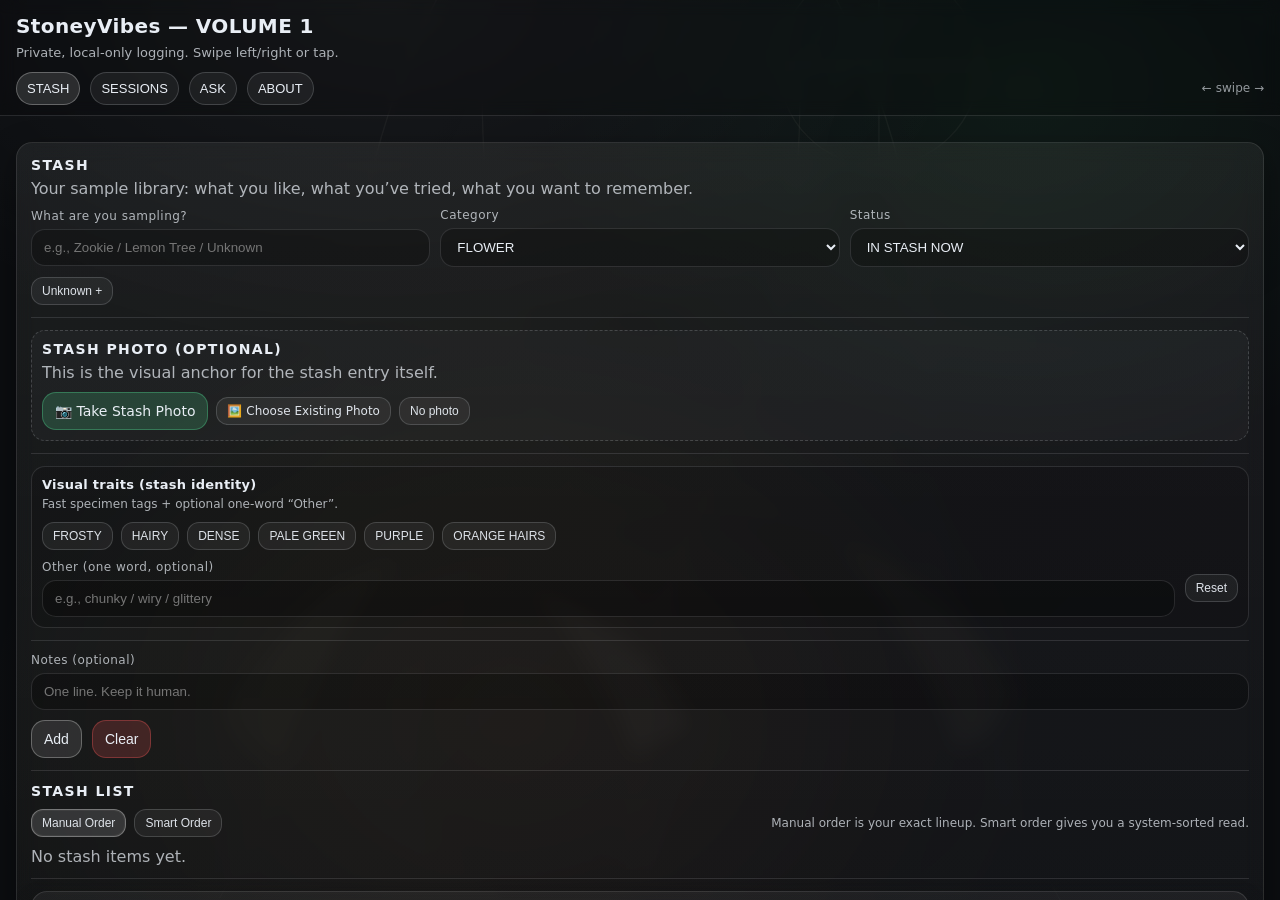
==== index.html @ fd7ba550 "Update index.html" ====
<!doctype html>
<html lang="en">
<head>
  <meta charset="utf-8" />
  <meta name="viewport" content="width=device-width, initial-scale=1" />
  <title>StoneyVibes — VOLUME 1</title>
  <style>
    :root{
      --bg:#0b0d10;
      --panel:rgba(255,255,255,0.04);
      --panel2:rgba(255,255,255,0.06);
      --text:#e9eef5;
      --muted:rgba(233,238,245,0.72);
      --border:rgba(233,238,245,0.12);
      --border2:rgba(233,238,245,0.18);
      --shadow:0 10px 30px rgba(0,0,0,0.35);
      --radius:16px;
      --danger:rgba(255,90,90,0.18);
      --dangerB:rgba(255,90,90,0.32);
      --ok:rgba(90,255,170,0.16);
      --okB:rgba(90,255,170,0.28);
      --terp-myrcene:168,112,255;
      --terp-caryophyllene:255,124,58;
      --terp-limonene:255,214,74;
      --terp-pinene:78,214,120;
      --terp-linalool:144,188,255;
      --terp-terpinolene:84,234,186;
      --terp-neutral:255,255,255;
    }

    *{ box-sizing:border-box; }
    body{
      margin:0;
      font-family:-apple-system, system-ui, Segoe UI, Roboto, Arial, sans-serif;
      background:
        radial-gradient(1000px 600px at 30% 0%, rgba(255,255,255,0.06), transparent 60%),
        radial-gradient(900px 700px at 80% 10%, rgba(90,255,170,0.06), transparent 55%),
        radial-gradient(900px 700px at 40% 80%, rgba(255,180,90,0.05), transparent 60%),
        var(--bg);
      color:var(--text);
      overflow:hidden;
    }

    .shell{
      height:100svh;
      overflow:hidden;
      display:flex;
      flex-direction:column;
    }

    header{
      padding:14px 16px 10px 16px;
      border-bottom:1px solid var(--border);
      background:rgba(0,0,0,0.18);
      backdrop-filter: blur(8px);
    }

    .title{
      margin:0;
      font-size:20px;
      letter-spacing:0.02em;
    }

    .sub{
      margin:6px 0 0 0;
      font-size:13px;
      color:var(--muted);
      line-height:1.35;
    }

    .nav{
      display:flex;
      gap:10px;
      flex-wrap:wrap;
      margin-top:10px;
      align-items:center;
    }

    .tab{
      border:1px solid var(--border2);
      background:rgba(255,255,255,0.06);
      color:var(--text);
      padding:8px 10px;
      border-radius:999px;
      font-size:13px;
      cursor:pointer;
      user-select:none;
      -webkit-tap-highlight-color: transparent;
    }
    .tab.active{
      background:rgba(255,255,255,0.12);
      border-color:rgba(255,255,255,0.28);
    }

    .hint{
      margin-left:auto;
      font-size:12px;
      color:var(--muted);
      opacity:0.85;
      white-space:nowrap;
    }

    .pages{
      flex:1;
      display:flex;
      overflow-x:auto;
      scroll-snap-type:x mandatory;
      scroll-behavior:smooth;
      -webkit-overflow-scrolling:touch;
    }
    .page{
      scroll-snap-align:start;
      min-width:100%;
      height:100%;
      overflow-y:auto;
      overflow-x:hidden;
      padding:14px 16px 24px 16px;
    }

    .card{
      border:1px solid var(--border);
      background:linear-gradient(180deg, rgba(255,255,255,0.03), rgba(255,255,255,0.02));
      border-radius:var(--radius);
      padding:14px;
      box-shadow:var(--shadow);
      margin:12px 0;
    }
    .card h2{
      margin:0 0 6px 0;
      font-size:14px;
      letter-spacing:0.10em;
    }
    .muted{ color:var(--muted); }

    .row{
      display:flex;
      flex-wrap:wrap;
      gap:10px;
      align-items:center;
    }
    .between{ justify-content:space-between; }
    .topgap{ margin-top:10px; }

    .divider{ height:1px; background:var(--border); margin:12px 0; }

    .btn{
      border:1px solid var(--border2);
      background:rgba(255,255,255,0.06);
      color:var(--text);
      border-radius:14px;
      padding:10px 12px;
      cursor:pointer;
      font-size:14px;
      user-select:none;
      -webkit-tap-highlight-color: transparent;
    }
    .btn:disabled{ opacity:0.5; cursor:not-allowed; }
    .btnPrimary{
      border-color:rgba(255,255,255,0.28);
      background:rgba(255,255,255,0.10);
    }
    .btnDanger{
      border-color:var(--dangerB);
      background:var(--danger);
    }
    .btnOk{
      border-color:var(--okB);
      background:var(--ok);
    }
    .btnTiny{
      padding:6px 10px;
      border-radius:12px;
      font-size:12px;
      opacity:0.95;
    }
    #stashDetailBackBtn{
      width:100%;
      padding:14px 18px;
      border-radius:16px;
      font-size:15px;
      font-weight:800;
      letter-spacing:0.08em;
      text-transform:uppercase;
      border-color:rgba(255,255,255,0.42);
      background:linear-gradient(180deg, rgba(255,255,255,0.18), rgba(255,255,255,0.10));
      box-shadow:0 10px 24px rgba(0,0,0,0.24), 0 0 0 1px rgba(255,255,255,0.05) inset;
    }
    .stashDetailTopBar{
      position:sticky;
      top:0;
      z-index:6;
      padding-top:8px;
      padding-bottom:8px;
      background:linear-gradient(180deg, rgba(11,13,16,0.96), rgba(11,13,16,0.78));
      backdrop-filter:blur(8px);
    }
    .chip.active{
      color:#fff;
      border-color:rgba(255,255,255,0.78);
      background:rgba(255,255,255,0.26);
      box-shadow:0 0 0 1px rgba(255,255,255,0.10) inset, 0 10px 22px rgba(0,0,0,0.28), 0 0 0 2px rgba(255,255,255,0.04);
      transform:translateY(-1px);
      text-shadow:0 1px 0 rgba(0,0,0,0.22);
    }
    .chip[data-smell="PINEY"].active{ background:rgba(78,214,120,0.40); border-color:rgba(78,214,120,0.94); box-shadow:0 0 0 1px rgba(78,214,120,0.24) inset, 0 0 24px rgba(78,214,120,0.30); }
    .chip[data-smell="CITRUS"].active{ background:rgba(255,214,74,0.42); border-color:rgba(255,214,74,0.96); box-shadow:0 0 0 1px rgba(255,214,74,0.22) inset, 0 0 24px rgba(255,214,74,0.28); }
    .chip[data-smell="SPICY"].active{ background:rgba(255,84,72,0.46); border-color:rgba(255,96,84,0.98); box-shadow:0 0 0 1px rgba(255,96,84,0.24) inset, 0 0 26px rgba(255,84,72,0.34); }
    .chip[data-smell="PEPPERY"].active{ background:rgba(255,148,64,0.44); border-color:rgba(255,162,82,0.96); box-shadow:0 0 0 1px rgba(255,162,82,0.24) inset, 0 0 24px rgba(255,148,64,0.30); }
    .chip[data-smell="EARTHY"].active{ background:rgba(198,170,116,0.38); border-color:rgba(214,186,126,0.90); box-shadow:0 0 0 1px rgba(214,186,126,0.22) inset, 0 0 22px rgba(198,170,116,0.26); }
    .chip[data-smell="SWEET"].active{ background:rgba(224,132,214,0.40); border-color:rgba(224,132,214,0.90); box-shadow:0 0 0 1px rgba(224,132,214,0.22) inset, 0 0 24px rgba(224,132,214,0.28); }
    .chip[data-smell="GASSY"].active{ background:rgba(90,205,255,0.40); border-color:rgba(90,205,255,0.92); box-shadow:0 0 0 1px rgba(90,205,255,0.22) inset, 0 0 24px rgba(90,205,255,0.28); }
    .chip[data-smell="FUNKY"].active{ background:rgba(196,108,255,0.40); border-color:rgba(196,108,255,0.92); box-shadow:0 0 0 1px rgba(196,108,255,0.22) inset, 0 0 24px rgba(196,108,255,0.28); }
    .chip[data-smell="SKUNKY"].active{ background:rgba(170,224,92,0.40); border-color:rgba(170,224,92,0.92); box-shadow:0 0 0 1px rgba(170,224,92,0.22) inset, 0 0 24px rgba(170,224,92,0.26); }
    .chip[data-visual="PURPLE"].active{ background:rgba(168,112,255,0.40); border-color:rgba(168,112,255,0.92); box-shadow:0 0 0 1px rgba(168,112,255,0.22) inset, 0 0 24px rgba(168,112,255,0.28); }
    .chip[data-visual="PALE_GREEN"].active{ background:rgba(168,255,132,0.44); border-color:rgba(168,255,132,0.96); box-shadow:0 0 0 1px rgba(168,255,132,0.24) inset, 0 0 24px rgba(168,255,132,0.30); }
    .chip[data-visual="BRIGHT_GREEN"].active{ background:rgba(78,234,120,0.44); border-color:rgba(78,234,120,0.96); box-shadow:0 0 0 1px rgba(78,234,120,0.24) inset, 0 0 24px rgba(78,234,120,0.30); }
    .chip[data-visual="DARK_GREEN"].active{ background:rgba(44,158,88,0.44); border-color:rgba(44,190,98,0.96); box-shadow:0 0 0 1px rgba(44,190,98,0.24) inset, 0 0 24px rgba(44,190,98,0.28); }
    .chip[data-visual="ORANGE_HAIRS"].active{ background:rgba(255,124,58,0.40); border-color:rgba(255,124,58,0.92); box-shadow:0 0 0 1px rgba(255,124,58,0.22) inset, 0 0 24px rgba(255,124,58,0.26); }

    .field{
      display:flex;
      flex-direction:column;
      gap:6px;
      flex:1;
      min-width:220px;
    }
    .label{
      font-size:12px;
      color:var(--muted);
      letter-spacing:0.04em;
    }
    textarea.input{
      resize:vertical;
      min-height:96px;
      font-family:inherit;
    }

    .input, .select{
      width:100%;
      border:1px solid var(--border);
      background:rgba(0,0,0,0.25);
      color:var(--text);
      padding:10px 12px;
      border-radius:14px;
      outline:none;
    }
    .input:focus, .select:focus{
      border-color:rgba(255,255,255,0.28);
    }

    .pill{
      padding:8px 10px;
      border:1px solid var(--border);
      background:rgba(255,255,255,0.04);
      border-radius:999px;
      color:var(--muted);
      font-size:13px;
      display:inline-flex;
      align-items:center;
      gap:8px;
    }
    .okDot, .recDot{
      width:8px; height:8px; border-radius:50%;
      display:inline-block;
      background:rgba(233,238,245,0.35);
    }
    .recDot{
      background:rgba(255,90,90,0.85);
      box-shadow:0 0 0 3px rgba(255,90,90,0.18);
    }

    .grid2{
      display:grid;
      grid-template-columns: 1fr;
      gap:10px;
    }
    @media (min-width: 820px){
      .grid2{ grid-template-columns: 1fr 1fr; }
    }

    .list{
      display:flex;
      flex-direction:column;
      gap:10px;
      margin-top:10px;
    }
    .item{
      border:1px solid var(--border);
      background:rgba(0,0,0,0.18);
      border-radius:14px;
      padding:10px;
    }
    .itemHead{
      display:flex;
      gap:10px;
      align-items:flex-start;
      justify-content:space-between;
    }
    .itemTitle{
      font-weight:600;
      font-size:14px;
      margin:0;
      line-height:1.25;
    }
    .itemMeta{
      font-size:12px;
      color:var(--muted);
      margin:2px 0 0 0;
      line-height:1.35;
      white-space:pre-wrap;
    }
    .itemBtns{
      display:flex;
      flex-wrap:wrap;
      gap:8px;
      justify-content:flex-end;
    }
    audio{ width:100%; }

    .notice{
      border:1px dashed var(--border2);
      background:rgba(255,255,255,0.04);
      border-radius:14px;
      padding:10px 12px;
      font-size:12px;
      color:var(--muted);
      line-height:1.45;
    }

    .ratingRow{ display:flex; flex-wrap:wrap; gap:8px; }
    .rateBtn{ min-width:44px; text-align:center; }

    .photoBox{
      border:1px dashed var(--border2);
      border-radius:14px;
      padding:10px;
      background:rgba(255,255,255,0.03);
    }
    .thumb{
      width:100%;
      max-height:240px;
      object-fit:cover;
      border-radius:12px;
      display:none;
      margin-top:10px;
      border:1px solid var(--border);
    }

    .terpRow{
      border:1px solid var(--border);
      border-radius:14px;
      padding:10px;
      background:rgba(0,0,0,0.12);
    }
    .terpTop{
      display:flex;
      gap:10px;
      justify-content:space-between;
      align-items:flex-start;
    }
    .terpName{
      font-weight:700;
      letter-spacing:0.02em;
      margin:0;
      font-size:13px;
    }
    .terpHint{
      margin:4px 0 0 0;
      font-size:12px;
      color:var(--muted);
      line-height:1.35;
    }
    .scale{
      display:flex;
      flex-wrap:wrap;
      gap:8px;
      margin-top:10px;
    }
    .scale label{
      display:inline-flex;
      gap:8px;
      align-items:center;
      border:1px solid var(--border2);
      background:rgba(255,255,255,0.06);
      padding:8px 10px;
      border-radius:12px;
      cursor:pointer;
      user-select:none;
      font-size:12px;
    }

    .miniTags{
      display:flex;
      flex-wrap:wrap;
      gap:6px;
      margin-top:8px;
    }
    .miniTag{
      display:inline-flex;
      align-items:center;
      border:1px solid var(--border2);
      background:rgba(255,255,255,0.06);
      color:var(--muted);
      padding:4px 8px;
      border-radius:999px;
      font-size:11px;
      line-height:1.2;
      letter-spacing:0.02em;
    }

    .aboutList{
      margin:0;
      padding-left:18px;
      color:var(--muted);
      line-height:1.5;
      font-size:13px;
    }
    .aboutList li + li{
      margin-top:8px;
    }
    .aboutFooter{
      margin-top:12px;
      font-size:12px;
      color:var(--muted);
      opacity:0.9;
      letter-spacing:0.04em;
    }

    .playerWrap{
      border:1px solid var(--border);
      background:rgba(255,255,255,0.03);
      border-radius:14px;
      padding:10px;
    }
    .playerTop{
      display:flex;
      align-items:center;
      gap:10px;
      justify-content:space-between;
    }
    .playerLeft{
      display:flex;
      align-items:center;
      gap:8px;
      min-width:0;
      flex:1;
    }
    .playerLabel{
      font-size:12px;
      color:var(--muted);
      letter-spacing:0.04em;
      white-space:nowrap;
    }
    .playerBtn{
      min-width:84px;
    }
    .playerTime{
      font-size:12px;
      color:var(--muted);
      font-variant-numeric: tabular-nums;
      white-space:nowrap;
    }
    .playerRange{
      width:100%;
      margin-top:10px;
    }
    .playerCanvas{
      display:block;
      width:100%;
      height:54px;
      margin-top:10px;
      border:1px solid var(--border);
      border-radius:12px;
      background:rgba(0,0,0,0.18);
    }
    .srOnlyAudio{
      position:absolute;
      opacity:0;
      pointer-events:none;
      width:1px;
      height:1px;
    }

    .fpWrap{
      margin-top:10px;
      border:1px solid var(--border);
      background:rgba(255,255,255,0.03);
      border-radius:12px;
      padding:8px;
    }
    .fpGrid{
      display:grid;
      grid-template-columns: repeat(2, minmax(0, 1fr));
      gap:8px 10px;
    }
    @media (min-width: 720px){
      .fpGrid{
        grid-template-columns: repeat(3, minmax(0, 1fr));
      }
    }
    .fpCell{
      min-width:0;
    }
    .fpLabel{
      font-size:10px;
      color:var(--muted);
      letter-spacing:0.08em;
      margin-bottom:4px;
    }
    .fpBars{
      display:flex;
      gap:3px;
      align-items:center;
    }
    .fpBar{
      flex:1;
      height:8px;
      border-radius:999px;
      border:1px solid var(--border);
      background:rgba(255,255,255,0.08);
    }
    .fpBar.on{
      background:rgba(90,255,170,0.55);
      border-color:rgba(90,255,170,0.38);
    }

    .signalWrap{
      display:flex;
      flex-wrap:wrap;
      gap:6px;
      margin-top:10px;
    }
    .signalBadge{
      display:inline-flex;
      align-items:center;
      border:1px solid var(--border2);
      background:rgba(255,255,255,0.06);
      color:var(--muted);
      padding:5px 8px;
      border-radius:999px;
      font-size:11px;
      line-height:1.2;
      letter-spacing:0.03em;
    }
    .signalBadge.ok{
      border-color:rgba(90,255,170,0.30);
      background:rgba(90,255,170,0.10);
      color:var(--text);
    }
    .signalBadge.warn{
      border-color:rgba(255,180,90,0.34);
      background:rgba(255,180,90,0.12);
      color:var(--text);
    }
    .signalBadge.hot{
      border-color:rgba(255,90,90,0.34);
      background:rgba(255,90,90,0.12);
      color:var(--text);
    }

    .stashRow{
      display:flex;
      gap:10px;
      align-items:flex-start;
    }
    .stashThumbWrap{
      flex:0 0 78px;
      width:78px;
      height:78px;
    }
    .stashThumb{
      width:78px;
      height:78px;
      border-radius:12px;
      object-fit:cover;
      border:1px solid var(--border);
      display:block;
      background:rgba(255,255,255,0.04);
    }
    .stashThumbPlaceholder{
      width:78px;
      height:78px;
      border-radius:12px;
      border:1px solid var(--border);
      background:
        linear-gradient(135deg, rgba(255,255,255,0.05), rgba(255,255,255,0.02));
      display:flex;
      align-items:center;
      justify-content:center;
      color:var(--muted);
      font-size:11px;
      text-align:center;
      padding:6px;
      line-height:1.15;
    }
    .stashBody{
      min-width:0;
      flex:1;
      cursor:pointer;
    }
    .stashBody:active{
      opacity:0.9;
    }

    .stashSection{
      margin-top:14px;
    }
    .stashSectionHead{
      display:flex;
      align-items:center;
      justify-content:space-between;
      gap:10px;
      margin-bottom:8px;
    }
    .stashSectionTitle{
      margin:0;
      font-size:12px;
      letter-spacing:0.14em;
      text-transform:uppercase;
      color:var(--muted);
    }
    .stashSectionCount{
      font-size:11px;
      color:var(--muted);
      letter-spacing:0.06em;
      text-transform:uppercase;
    }
    .stashCardControls{
      display:flex;
      flex-direction:column;
      gap:6px;
      align-items:flex-end;
      justify-content:center;
      flex:0 0 auto;
    }
    .stashMiniBtn{
      min-width:36px;
      padding:5px 8px;
      font-size:11px;
      border-radius:10px;
    }
    .stashDeleteBtn{
      padding:5px 8px;
      font-size:11px;
      border-radius:10px;
    }
    .statusCurrent{
      border-color:rgba(90,255,170,0.34);
      background:rgba(90,255,170,0.12);
    }
    .statusSampled{
      border-color:rgba(255,214,74,0.28);
      background:rgba(255,214,74,0.10);
    }

    .stashDetail{
      display:none;
      margin-top:12px;
    }
    .stashDetail.active{
      display:block;
    }
    .stashDetailHero{
      width:100%;
      max-height:280px;
      object-fit:cover;
      border-radius:14px;
      border:1px solid var(--border);
      display:block;
      background:rgba(255,255,255,0.04);
    }
    .stashDetailPlaceholder{
      width:100%;
      min-height:180px;
      border-radius:14px;
      border:1px solid var(--border);
      background:
        linear-gradient(135deg, rgba(255,255,255,0.05), rgba(255,255,255,0.02));
      display:flex;
      align-items:center;
      justify-content:center;
      color:var(--muted);
      font-size:13px;
      text-align:center;
      padding:18px;
    }
    .stashStats{
      display:flex;
      flex-wrap:wrap;
      gap:8px;
      margin-top:10px;
    }
    .stashStat{
      display:inline-flex;
      align-items:center;
      border:1px solid var(--border2);
      background:rgba(255,255,255,0.06);
      color:var(--muted);
      padding:6px 10px;
      border-radius:999px;
      font-size:12px;
      line-height:1.2;
    }
    .linkedSessionCard{
      border:1px solid var(--border);
      background:rgba(255,255,255,0.03);
      border-radius:12px;
      padding:10px;
      margin-top:10px;
    }
    .linkedSessionTitle{
      margin:0;
      font-size:13px;
      font-weight:700;
      color:var(--text);
    }
    .linkedSessionMeta{
      margin:4px 0 0 0;
      font-size:12px;
      line-height:1.35;
      color:var(--muted);
      white-space:pre-wrap;
    }

    .askPromptGrid{
      display:flex;
      flex-wrap:wrap;
      gap:8px;
      margin-top:10px;
    }
    .askQuick{
      transition:background .16s ease, border-color .16s ease, box-shadow .16s ease, transform .16s ease, color .16s ease;
    }
    .askQuickBlend{
      padding:12px 18px;
      border-radius:16px;
      font-size:15px;
      font-weight:700;
      letter-spacing:0.08em;
      text-transform:uppercase;
      min-width:138px;
      border-color:rgba(255,214,74,0.34);
      background:linear-gradient(180deg, rgba(255,214,74,0.16), rgba(255,170,70,0.12));
      box-shadow:0 0 0 1px rgba(255,214,74,0.08) inset, 0 10px 24px rgba(0,0,0,0.18);
    }
    .askQuickBlend:hover{
      border-color:rgba(255,214,74,0.52);
      box-shadow:0 0 0 1px rgba(255,214,74,0.12) inset, 0 12px 28px rgba(0,0,0,0.22), 0 0 18px rgba(255,190,74,0.12);
    }
    .askQuickBlend.active{
      color:#fff;
      border-color:rgba(255,214,74,0.98);
      background:linear-gradient(180deg, rgba(255,214,74,0.36), rgba(255,170,70,0.26));
      box-shadow:0 0 0 1px rgba(255,214,74,0.18) inset, 0 0 0 2px rgba(255,214,74,0.10), 0 0 28px rgba(255,190,74,0.28);
    }
    .askQuick.active{
      color:#fff;
      border-color:rgba(255,214,74,0.96);
      background:linear-gradient(180deg, rgba(255,214,74,0.30), rgba(255,170,70,0.22));
      box-shadow:0 0 0 1px rgba(255,214,74,0.16) inset, 0 0 0 2px rgba(255,214,74,0.08), 0 0 24px rgba(255,190,74,0.24);
      transform:translateY(-1px);
      text-shadow:0 1px 0 rgba(0,0,0,0.24);
    }
    .askQuick:active{
      transform:translateY(0);
    }
    .askBlendZone{
      border:1px solid rgba(255,255,255,0.14);
      border-radius:16px;
      padding:12px;
      background:linear-gradient(180deg, rgba(255,255,255,0.07), rgba(255,255,255,0.035));
      box-shadow:0 10px 24px rgba(0,0,0,0.18);
    }
    .askBlendZoneLabel{
      margin:0 0 8px 0;
      font-size:10px;
      letter-spacing:0.14em;
      text-transform:uppercase;
      color:var(--muted);
    }
    .askQuickBlendStandalone{
      display:block;
      width:100%;
      min-height:60px;
      border-radius:18px;
      font-size:18px;
      font-weight:800;
      letter-spacing:0.02em;
      border-color:rgba(255,214,74,0.48);
      color:#fff7da;
      background:
        linear-gradient(90deg,
          rgba(255,214,74,0.30) 0%,
          rgba(255,182,74,0.18) 20%,
          rgba(255,156,68,0.12) 50%,
          rgba(255,182,74,0.18) 80%,
          rgba(255,214,74,0.30) 100%);
      box-shadow:
        0 0 0 1px rgba(255,214,74,0.12) inset,
        0 10px 24px rgba(0,0,0,0.18),
        0 0 26px rgba(255,190,74,0.12);
    }
    .askQuickBlendStandalone:hover{
      transform:translateY(-1px);
      box-shadow:
        0 0 0 1px rgba(255,214,74,0.14) inset,
        0 12px 28px rgba(0,0,0,0.22),
        0 0 30px rgba(255,190,74,0.14);
    }
    .askQuickBlendStandalone.active{
      border-color:rgba(255,214,74,0.96);
      background:
        linear-gradient(90deg,
          rgba(255,224,110,0.42) 0%,
          rgba(255,190,88,0.28) 22%,
          rgba(255,160,72,0.18) 50%,
          rgba(255,190,88,0.28) 78%,
          rgba(255,224,110,0.42) 100%);
      box-shadow:
        0 0 0 1px rgba(255,214,74,0.20) inset,
        0 0 0 2px rgba(255,214,74,0.08),
        0 12px 30px rgba(0,0,0,0.24),
        0 0 30px rgba(255,190,74,0.22);
    }
    .askBlendZoneHint{
      margin:8px 0 0 0;
      font-size:12px;
      line-height:1.4;
      color:var(--muted);
    }
    .askReply{
      white-space:pre-wrap;
      line-height:1.45;
      font-size:14px;
      color:var(--text);
    }
    .askSuggestionMount{
      margin-top:12px;
      display:none;
      grid-template-columns:1fr;
      gap:12px;
    }
    .askSuggestionCard{
      position:relative;
      display:grid;
      grid-template-columns:92px minmax(0,1fr);
      gap:12px;
      align-items:start;
      min-width:0;
      border:1px solid rgba(255,255,255,0.18);
      border-radius:16px;
      padding:12px;
      background:linear-gradient(180deg, rgba(255,255,255,0.08), rgba(255,255,255,0.045));
      box-shadow:0 10px 24px rgba(0,0,0,0.22);
    }
    .askSuggestionThumb,
    .askSuggestionPlaceholder{
      width:92px;
      height:92px;
      border-radius:14px;
      overflow:hidden;
      border:1px solid rgba(255,255,255,0.14);
      background:rgba(255,255,255,0.04);
    }
    .askSuggestionThumb{
      object-fit:cover;
      display:block;
    }
    .askSuggestionPlaceholder{
      display:flex;
      align-items:center;
      justify-content:center;
      text-align:center;
      padding:8px;
      font-size:10px;
      letter-spacing:0.10em;
      color:var(--muted);
    }
    .askSuggestionKicker{
      margin:0 0 4px 0;
      font-size:10px;
      letter-spacing:0.14em;
      text-transform:uppercase;
      color:var(--muted);
    }
    .askSuggestionName{
      margin:0;
      font-size:18px;
      line-height:1.15;
      color:var(--text);
    }
    .askSuggestionReason{
      margin:8px 0 0 0;
      font-size:13px;
      line-height:1.45;
      color:var(--muted);
    }
    .askSuggestionActions{
      display:flex;
      flex-wrap:wrap;
      gap:8px;
      margin-top:10px;
    }
    .askBlendCard{
      position:relative;
      border:1px solid rgba(255,255,255,0.18);
      border-radius:16px;
      padding:12px;
      background:linear-gradient(180deg, rgba(255,255,255,0.08), rgba(255,255,255,0.045));
      box-shadow:0 10px 24px rgba(0,0,0,0.22);
    }
    .askBlendTop{
      display:flex;
      align-items:center;
      justify-content:space-between;
      gap:12px;
      margin-bottom:10px;
    }
    .askBlendMeta{
      font-size:11px;
      letter-spacing:0.10em;
      text-transform:uppercase;
      color:var(--muted);
    }
    .askBlendGrid{
      display:grid;
      grid-template-columns:minmax(0,1fr) auto minmax(0,1fr);
      gap:10px;
      align-items:stretch;
    }
    .askBlendPlus{
      display:flex;
      align-items:center;
      justify-content:center;
      font-size:28px;
      line-height:1;
      color:rgba(255,255,255,0.58);
      padding:0 2px;
    }
    .askBlendItem{
      display:grid;
      grid-template-columns:74px minmax(0,1fr);
      gap:10px;
      align-items:start;
      min-width:0;
      border:1px solid rgba(255,255,255,0.12);
      border-radius:14px;
      padding:10px;
      background:rgba(255,255,255,0.04);
    }
    .askBlendThumb,
    .askBlendPlaceholder{
      width:74px;
      height:74px;
      border-radius:12px;
      overflow:hidden;
      border:1px solid rgba(255,255,255,0.14);
      background:rgba(255,255,255,0.04);
    }
    .askBlendThumb{
      object-fit:cover;
      display:block;
    }
    .askBlendPlaceholder{
      display:flex;
      align-items:center;
      justify-content:center;
      text-align:center;
      padding:8px;
      font-size:10px;
      letter-spacing:0.10em;
      color:var(--muted);
    }
    .askBlendPartName{
      margin:0;
      font-size:15px;
      line-height:1.2;
      color:var(--text);
    }
    .askBlendPartMeta{
      margin:6px 0 0 0;
      font-size:12px;
      line-height:1.4;
      color:var(--muted);
      white-space:pre-wrap;
    }
    .askBlendReason{
      margin:10px 0 0 0;
      font-size:13px;
      line-height:1.45;
      color:var(--muted);
    }
    .askBlendActions{
      display:flex;
      flex-wrap:wrap;
      gap:8px;
      margin-top:10px;
    }

    .askBlendBarWrap{
      margin-top:12px;
    }
    .askBlendBar{
      position:relative;
      display:flex;
      width:100%;
      height:16px;
      border-radius:999px;
      overflow:hidden;
      border:1px solid rgba(255,255,255,0.18);
      background:rgba(255,255,255,0.05);
      box-shadow:inset 0 1px 0 rgba(255,255,255,0.05);
    }
    .askBlendSeg{
      position:relative;
      height:100%;
      min-width:10px;
    }
    .askBlendSeg::after{
      content:"";
      position:absolute;
      inset:0;
      background:linear-gradient(180deg, rgba(255,255,255,0.14), rgba(255,255,255,0.02));
      pointer-events:none;
    }
    .askBlendSeg + .askBlendSeg{
      border-left:2px solid rgba(11,13,16,0.72);
      box-shadow:-1px 0 0 rgba(255,255,255,0.12);
    }
    .askBlendBarLabels{
      display:grid;
      grid-template-columns:1fr 1fr;
      gap:10px;
      margin-top:8px;
    }
    .askBlendBarLabel{
      font-size:11px;
      line-height:1.35;
      color:var(--muted);
    }
    .askBlendBarLabel strong{
      color:var(--text);
      display:block;
      font-size:12px;
      letter-spacing:0.03em;
    }
    .patternGrid{
      display:grid;
      grid-template-columns:1fr;
      gap:10px;
      margin-top:12px;
    }
    @media (min-width: 820px){
      .patternGrid{ grid-template-columns: repeat(3, 1fr); }
    }
    .patternValue{
      font-size:16px;
      font-weight:700;
      line-height:1.3;
      margin:0;
    }
    .patternMeta{
      margin:6px 0 0 0;
      font-size:12px;
      color:var(--muted);
      line-height:1.4;
    }
    .patternCardTop{
      display:grid;
      grid-template-columns:1fr 72px;
      gap:10px;
      align-items:start;
    }
    .patternThumb,
    .patternThumbPlaceholder{
      width:84px;
      height:84px;
      border-radius:12px;
      overflow:hidden;
      border:1px solid rgba(255,255,255,0.14);
      background:rgba(255,255,255,0.04);
      justify-self:end;
    }
    .patternThumb{
      object-fit:cover;
      display:block;
    }
    .patternThumbPlaceholder{
      display:flex;
      align-items:center;
      justify-content:center;
      text-align:center;
      padding:8px;
      font-size:10px;
      letter-spacing:0.10em;
      color:var(--muted);
    }

    .patternCardTop{
      align-items:center;
    }
    .patternMediaStack{
      position:relative;
      width:84px;
      height:84px;
      justify-self:end;
    }
    .patternMediaStack .patternThumb,
    .patternMediaStack .patternThumbPlaceholder{
      width:84px;
      height:84px;
      border-radius:16px;
      box-shadow:0 10px 24px rgba(0,0,0,0.22);
    }
    .patternDiscBadge{
      position:absolute;
      right:-6px;
      bottom:-6px;
      width:40px;
      height:40px;
      border-radius:999px;
      background:rgba(11,13,16,0.88);
      border:1px solid rgba(255,255,255,0.12);
      box-shadow:0 8px 18px rgba(0,0,0,0.24);
      display:flex;
      align-items:center;
      justify-content:center;
      overflow:hidden;
    }
    .visualDisc{
      display:block;
      width:100%;
      height:100%;
    }
    .blendFingerprintWrap{
      margin-top:12px;
      border:1px solid rgba(255,255,255,0.14);
      background:linear-gradient(180deg, rgba(255,255,255,0.055), rgba(255,255,255,0.03));
      border-radius:14px;
      padding:10px 12px;
    }
    .blendFingerprintHead{
      margin:0 0 8px 0;
      font-size:10px;
      letter-spacing:0.14em;
      text-transform:uppercase;
      color:var(--muted);
    }
    .blendFingerprintBody{
      display:grid;
      grid-template-columns:84px 1fr;
      gap:12px;
      align-items:center;
    }
    .blendFingerprintDisc{
      width:84px;
      height:84px;
      border-radius:18px;
      overflow:hidden;
      background:rgba(255,255,255,0.03);
      border:1px solid rgba(255,255,255,0.12);
      box-shadow:inset 0 1px 0 rgba(255,255,255,0.05);
    }
    .blendFingerprintLegend{
      display:grid;
      grid-template-columns:repeat(5, minmax(0,1fr));
      gap:8px 10px;
    }
    .blendFingerprintMetric{
      min-width:0;
    }
    .blendFingerprintLabel{
      font-size:10px;
      line-height:1.2;
      letter-spacing:0.08em;
      text-transform:uppercase;
      color:var(--muted);
      margin-bottom:4px;
    }
    .blendFingerprintTrack{
      position:relative;
      height:8px;
      border-radius:999px;
      overflow:hidden;
      border:1px solid rgba(255,255,255,0.10);
      background:rgba(255,255,255,0.05);
    }
    .blendFingerprintFill{
      position:absolute;
      inset:0 auto 0 0;
      width:0%;
      border-radius:999px;
      background:linear-gradient(90deg, rgba(255,255,255,0.7), rgba(255,255,255,0.18));
    }
    .blendFingerprintPct{
      margin-top:4px;
      font-size:10px;
      color:var(--text);
      font-variant-numeric:tabular-nums;
    }
    @media (max-width: 720px){
      .blendFingerprintBody{
        grid-template-columns:1fr;
      }
      .blendFingerprintDisc{
        margin:0 auto;
      }
      .blendFingerprintLegend{
        grid-template-columns:repeat(3, minmax(0,1fr));
      }
    }

    @media (max-width: 720px){
      .askSuggestionCard{
        grid-template-columns:1fr;
      }
      .askSuggestionThumb,
      .askSuggestionPlaceholder{
        width:100%;
        height:160px;
      }
      .askBlendTop,
      .askBlendIdentityHead{
        flex-direction:column;
        align-items:flex-start;
      }
      .askBlendGrid{
        grid-template-columns:1fr;
      }
      .askBlendPlus{
        min-height:28px;
        padding:2px 0;
      }
      .askBlendItem{
        grid-template-columns:64px 1fr;
        min-width:0;
      }
      .askBlendItem > div{
        min-width:0;
      }
      .askBlendThumb,
      .askBlendPlaceholder{
        width:64px;
        height:64px;
      }
      .askBlendPartName,
      .askBlendPartMeta,
      .askBlendReason,
      .askSuggestionReason,
      .askReply,
      .itemMeta,
      .linkedSessionMeta{
        overflow-wrap:anywhere;
        word-break:break-word;
      }
      .askBlendBarLabels,
      .askBlendInsightLine{
        grid-template-columns:1fr;
      }
      .askBlendIdentityTag{
        white-space:normal;
      }
    }

  
    :root{
      --paper:#efe8dc;
      --paper2:#e7dece;
      --inkDark:#161616;
      --specLine:rgba(42,34,24,0.18);
      --toneRosemary:#6f8568;
      --toneLemon:#c5a93a;
      --toneBoysenberry:#5d3241;
      --toneSalt:#cbc4b8;
    }

    .botanicalGhost{
      position:fixed;
      inset:0;
      pointer-events:none;
      z-index:0;
      opacity:0.13;
      background:
        radial-gradient(900px 600px at 15% 8%, rgba(255,255,255,0.06), transparent 62%),
        radial-gradient(700px 480px at 85% 18%, rgba(197,169,58,0.08), transparent 60%),
        radial-gradient(900px 700px at 55% 82%, rgba(111,133,104,0.06), transparent 64%),
        url("data:image/svg+xml,%3Csvg xmlns='http://www.w3.org/2000/svg' viewBox='0 0 1200 1200'%3E%3Cg fill='none' stroke='%23d8d1c4' stroke-opacity='.38' stroke-width='1.2'%3E%3Cpath d='M206 1020c81-146 118-278 118-454 0-172 34-318 124-454'/%3E%3Cpath d='M996 1026c-78-144-126-276-126-454 0-174-34-322-122-456'/%3E%3Cpath d='M590 994c0-154 26-258 78-362 54-108 82-220 82-370'/%3E%3Cpath d='M612 994c0-154-26-258-78-362-54-108-82-220-82-370'/%3E%3Ccircle cx='824' cy='240' r='94'/%3E%3Cpath d='M824 146v188M730 240h188'/%3E%3C/g%3E%3Cg fill='%23d8d1c4' fill-opacity='.18'%3E%3Cpath d='M212 842c42-74 86-112 162-142-56 64-86 120-108 196-28-12-42-22-54-54z'/%3E%3Cpath d='M950 826c-44-74-88-110-166-140 58 62 90 120 112 196 28-12 42-22 54-56z'/%3E%3Cpath d='M592 886c-16-54-44-100-96-158 74 28 118 68 154 132-18 10-32 16-58 26z'/%3E%3C/g%3E%3C/svg%3E");
      background-size:cover;
      background-position:center;
      filter:blur(0.2px);
    }
    .shell, header, .page, .card { position:relative; z-index:1; }

    .card.specimenPanel{
      background:
        linear-gradient(180deg, rgba(255,255,255,0.055), rgba(255,255,255,0.022)),
        linear-gradient(135deg, rgba(111,133,104,0.025), rgba(197,169,58,0.02) 34%, rgba(93,50,65,0.025) 68%, rgba(255,255,255,0.01));
      border-color:rgba(255,255,255,0.10);
      backdrop-filter: blur(10px);
    }

    .specimenCard{
      position:relative;
      overflow:hidden;
      border:1px solid rgba(255,255,255,0.11);
      border-radius:18px;
      background:
        linear-gradient(180deg, rgba(255,255,255,0.028), rgba(255,255,255,0.018)),
        linear-gradient(135deg, rgba(255,255,255,0.02), transparent 45%);
      box-shadow: 0 12px 34px rgba(0,0,0,0.26);
    }
    .specimenCard::before{
      content:"";
      position:absolute;
      inset:0;
      background:
        linear-gradient(180deg, rgba(255,255,255,0.03), transparent 36%),
        repeating-linear-gradient(0deg, rgba(255,255,255,0.017) 0 1px, transparent 1px 7px);
      pointer-events:none;
      opacity:.55;
    }
    .specimenCard::after{
      content:"";
      position:absolute;
      inset:0 auto 0 0;
      width:4px;
      background:var(--specAccent, rgba(255,255,255,0.18));
      box-shadow:0 0 22px color-mix(in srgb, var(--specAccent, rgba(255,255,255,0.18)) 60%, transparent);
      pointer-events:none;
    }
    .specimenTopline{
      display:flex;
      align-items:center;
      gap:8px;
      flex-wrap:wrap;
      margin-top:4px;
      margin-bottom:6px;
    }
    .specimenLabel{
      display:inline-flex;
      align-items:center;
      padding:4px 8px;
      border-radius:999px;
      border:1px solid rgba(255,255,255,0.14);
      background:rgba(255,255,255,0.06);
      color:var(--text);
      font-size:11px;
      letter-spacing:0.08em;
      text-transform:uppercase;
    }
    .specimenRule{
      height:1px;
      margin:10px 0 12px 0;
      background:linear-gradient(90deg, color-mix(in srgb, var(--specAccent, rgba(255,255,255,0.18)) 70%, transparent), rgba(255,255,255,0.06) 48%, transparent);
    }
    .specimenGhostLeaf{
      position:absolute;
      right:-10px;
      top:-8px;
      width:120px;
      height:120px;
      opacity:.11;
      pointer-events:none;
      background:
        url("data:image/svg+xml,%3Csvg xmlns='http://www.w3.org/2000/svg' viewBox='0 0 100 100'%3E%3Cg fill='none' stroke='%23ffffff' stroke-width='1.3' stroke-linecap='round' stroke-linejoin='round'%3E%3Cpath d='M50 12c8 18 10 28 10 46 0 14-2 20-10 30-8-10-10-16-10-30 0-18 2-28 10-46z'/%3E%3Cpath d='M50 18L50 82'/%3E%3Cpath d='M50 28c-8 4-14 10-20 20'/%3E%3Cpath d='M50 28c8 4 14 10 20 20'/%3E%3Cpath d='M50 42c-10 4-18 12-24 24'/%3E%3Cpath d='M50 42c10 4 18 12 24 24'/%3E%3C/g%3E%3C/svg%3E") center/contain no-repeat;
    }

    .stashRow{
      gap:12px;
      align-items:stretch;
    }
    .stashThumbWrap{
      position:relative;
      flex:0 0 94px;
      width:94px;
      height:110px;
      border-radius:16px;
      overflow:hidden;
      border:1px solid rgba(255,255,255,0.10);
      background:
        linear-gradient(180deg, rgba(255,255,255,0.06), rgba(255,255,255,0.02)),
        radial-gradient(120px 90px at 50% 14%, color-mix(in srgb, var(--specAccent, rgba(255,255,255,0.14)) 18%, transparent), transparent 70%);
      box-shadow: inset 0 1px 0 rgba(255,255,255,0.08);
    }
    .stashThumbWrap::after{
      content:"";
      position:absolute;
      inset:0;
      background:
        linear-gradient(180deg, rgba(0,0,0,0.06), transparent 22%, rgba(0,0,0,0.18)),
        linear-gradient(135deg, color-mix(in srgb, var(--specAccent, rgba(255,255,255,0.18)) 26%, transparent), transparent 44%);
      pointer-events:none;
    }
    .stashThumb{
      width:100%;
      height:100%;
      border:0;
      border-radius:0;
      object-fit:cover;
      filter:saturate(0.84) contrast(1.03) brightness(0.92);
      display:block;
      background:rgba(255,255,255,0.04);
    }
    .stashThumbPlaceholder{
      width:100%;
      height:100%;
      border:0;
      border-radius:0;
      background:
        linear-gradient(180deg, rgba(255,255,255,0.06), rgba(255,255,255,0.02)),
        radial-gradient(120px 90px at 50% 14%, color-mix(in srgb, var(--specAccent, rgba(255,255,255,0.14)) 18%, transparent), transparent 70%);
      display:flex;
      align-items:center;
      justify-content:center;
      color:rgba(233,238,245,0.78);
      font-size:11px;
      text-align:center;
      padding:6px;
      line-height:1.15;
      letter-spacing:0.1em;
    }
    .stashBody{
      display:flex;
      flex-direction:column;
      justify-content:center;
      min-width:0;
      flex:1;
      cursor:pointer;
      padding-right:4px;
    }
    .stashBody:active{ opacity:0.92; }

    .specimenName{
      font-weight:700;
      font-size:15px;
      letter-spacing:0.06em;
      text-transform:uppercase;
      margin:0;
      line-height:1.25;
    }

    .miniTag{
      background:rgba(255,255,255,0.05);
      border-color:rgba(255,255,255,0.12);
      color:rgba(233,238,245,0.84);
    }

    .stashDetailCard{
      position:relative;
      border:1px solid rgba(255,255,255,0.10);
      border-radius:18px;
      overflow:hidden;
      background:
        linear-gradient(180deg, rgba(255,255,255,0.03), rgba(255,255,255,0.018)),
        linear-gradient(135deg, rgba(255,255,255,0.02), transparent 45%);
      box-shadow:0 14px 38px rgba(0,0,0,0.28);
    }
    .stashDetailCard::before{
      content:"";
      position:absolute;
      inset:0;
      background:
        repeating-linear-gradient(0deg, rgba(255,255,255,0.014) 0 1px, transparent 1px 8px);
      pointer-events:none;
      opacity:.4;
    }
    .stashDetailCard::after{
      content:"";
      position:absolute;
      left:0; top:0; bottom:0;
      width:4px;
      background:var(--specAccent, rgba(255,255,255,0.18));
      pointer-events:none;
    }
    .detailHeroShell{
      position:relative;
      overflow:hidden;
      border-bottom:1px solid rgba(255,255,255,0.08);
      background:
        radial-gradient(600px 220px at 25% 0%, color-mix(in srgb, var(--specAccent, rgba(255,255,255,0.18)) 16%, transparent), transparent 70%),
        rgba(255,255,255,0.02);
    }
    .detailHeroShell::after{
      content:"";
      position:absolute;
      inset:0;
      background:
        linear-gradient(180deg, rgba(0,0,0,0.08), transparent 24%, rgba(0,0,0,0.26)),
        linear-gradient(120deg, color-mix(in srgb, var(--specAccent, rgba(255,255,255,0.18)) 18%, transparent), transparent 42%);
      pointer-events:none;
    }
    .detailHeroMeta{
      position:absolute;
      left:16px;
      right:16px;
      bottom:14px;
      display:flex;
      align-items:flex-end;
      justify-content:space-between;
      gap:12px;
      z-index:1;
    }
    .detailHeroText{
      min-width:0;
      flex:1;
    }
    .detailHeroKicker{
      font-size:11px;
      letter-spacing:0.14em;
      text-transform:uppercase;
      color:rgba(233,238,245,0.72);
      margin:0 0 6px 0;
    }
    .detailHeroName{
      margin:0;
      font-size:20px;
      line-height:1.1;
      letter-spacing:0.05em;
      text-transform:uppercase;
      color:var(--text);
      text-shadow:0 2px 10px rgba(0,0,0,0.35);
    }
    .detailHeroSub{
      margin:8px 0 0 0;
      font-size:12px;
      color:rgba(233,238,245,0.84);
      line-height:1.35;
      text-shadow:0 2px 8px rgba(0,0,0,0.32);
    }
    .detailBody{
      position:relative;
      padding:14px;
    }

    .patternBarStack{
      display:grid;
      gap:8px;
      margin-top:10px;
    }
    .patternBarRow{
      display:grid;
      grid-template-columns:92px 1fr 42px;
      gap:10px;
      align-items:center;
    }
    .patternBarLabel{
      font-size:11px;
      letter-spacing:0.1em;
      color:var(--muted);
      text-transform:uppercase;
      white-space:nowrap;
    }
    .patternBarTrack{
      position:relative;
      height:10px;
      border-radius:999px;
      overflow:hidden;
      background:rgba(255,255,255,0.06);
      border:1px solid rgba(255,255,255,0.08);
    }
    .patternBarFill{
      position:absolute;
      inset:0 auto 0 0;
      width:0%;
      background:linear-gradient(90deg, color-mix(in srgb, var(--specAccent, rgba(255,255,255,0.18)) 85%, white 8%), rgba(255,255,255,0.75));
      box-shadow:0 0 18px color-mix(in srgb, var(--specAccent, rgba(255,255,255,0.18)) 42%, transparent);
    }
    .patternBarPct{
      font-size:12px;
      color:var(--text);
      font-variant-numeric:tabular-nums;
      text-align:right;
    }


    .snapshotPanel{
      border:1px solid rgba(255,255,255,0.12);
      border-radius:16px;
      padding:12px;
      background:linear-gradient(180deg, rgba(255,255,255,0.05), rgba(255,255,255,0.025));
      box-shadow: inset 0 1px 0 rgba(255,255,255,0.05);
      --snap-left:90,255,170;
      --snap-right:255,180,90;
      --snap-mid:255,255,255;
    }
    .snapshotPanel[data-axis="calmWired"]{ --snap-left:130,105,255; --snap-right:255,126,58; }
    .snapshotPanel[data-axis="clearFoggy"]{ --snap-left:90,205,255; --snap-right:172,116,255; }
    .snapshotPanel[data-axis="socialSolo"]{ --snap-left:255,184,74; --snap-right:78,214,120; }
    .snapshotHead{
      display:flex;
      align-items:center;
      justify-content:space-between;
      gap:10px;
      margin-bottom:8px;
    }
    .snapshotValuePill{
      display:inline-flex;
      align-items:center;
      justify-content:center;
      min-width:146px;
      padding:7px 12px;
      border-radius:999px;
      border:1px solid rgba(255,255,255,0.18);
      background:rgba(255,255,255,0.09);
      color:var(--text);
      font-size:12px;
      letter-spacing:0.04em;
      text-transform:uppercase;
      box-shadow:0 0 0 1px rgba(255,255,255,0.04) inset;
    }
    .snapshotScale{
      display:grid;
      grid-template-columns: repeat(3, 1fr);
      gap:8px;
      margin-top:10px;
      color:var(--muted);
      font-size:10px;
      letter-spacing:0.06em;
      text-transform:uppercase;
      text-align:center;
    }
    .snapshotScale span{
      padding:5px 4px;
      border-radius:999px;
      border:1px solid transparent;
      background:rgba(255,255,255,0.04);
      line-height:1.15;
    }
    .snapshotScale span.active{
      color:var(--text);
      border-color:rgba(255,255,255,0.24);
      background:rgba(255,255,255,0.12);
    }
    input.snapshotSlider{
      -webkit-appearance:none;
      appearance:none;
      width:100%;
      height:14px;
      border-radius:999px;
      background:linear-gradient(90deg,
        rgba(var(--snap-left),0.40) 0%,
        rgba(var(--snap-left),0.24) 24%,
        rgba(var(--snap-mid),0.18) 50%,
        rgba(var(--snap-right),0.24) 76%,
        rgba(var(--snap-right),0.40) 100%);
      border:1px solid rgba(255,255,255,0.12);
      outline:none;
      margin-top:8px;
      box-shadow: inset 0 0 0 1px rgba(255,255,255,0.03), 0 0 18px rgba(0,0,0,0.10);
    }
    input.snapshotSlider::-webkit-slider-thumb{
      -webkit-appearance:none;
      appearance:none;
      width:24px;
      height:24px;
      border-radius:50%;
      background:var(--text);
      border:2px solid rgba(11,13,16,0.55);
      box-shadow:0 3px 12px rgba(0,0,0,0.35), 0 0 0 3px rgba(255,255,255,0.06);
      cursor:pointer;
    }
    input.snapshotSlider::-moz-range-thumb{
      width:24px;
      height:24px;
      border-radius:50%;
      background:var(--text);
      border:2px solid rgba(11,13,16,0.55);
      box-shadow:0 3px 12px rgba(0,0,0,0.35), 0 0 0 3px rgba(255,255,255,0.06);
      cursor:pointer;
    }
    input.snapshotSlider::-moz-range-track{
      height:14px;
      border-radius:999px;
      background:linear-gradient(90deg,
        rgba(var(--snap-left),0.40) 0%,
        rgba(var(--snap-left),0.24) 24%,
        rgba(var(--snap-mid),0.18) 50%,
        rgba(var(--snap-right),0.24) 76%,
        rgba(var(--snap-right),0.40) 100%);
      border:1px solid rgba(255,255,255,0.12);
    }

    .laneBlock{
      border:1px solid rgba(255,255,255,0.10);
      border-radius:14px;
      padding:10px;
      background:rgba(255,255,255,0.03);
    }
    .laneHead{
      display:flex;
      align-items:center;
      justify-content:space-between;
      gap:10px;
      margin-bottom:8px;
    }
    .laneTitle{
      margin:0;
      font-size:12px;
      letter-spacing:0.10em;
      color:var(--text);
      text-transform:uppercase;
    }
    .laneBlock[data-lane-group^="terp_"] .laneTitle{
      color:rgba(var(--lane-hue, 205,184,222),0.96);
    }
    .laneValue{
      font-size:11px;
      letter-spacing:0.06em;
      color:var(--muted);
      text-transform:uppercase;
      padding:3px 8px;
      border-radius:999px;
      border:1px solid transparent;
      transition:background .15s ease, border-color .15s ease, color .15s ease, box-shadow .15s ease;
    }
    .laneValue.live{
      color:var(--text);
      background:rgba(var(--lane-hue, 205,184,222),0.18);
      border-color:rgba(var(--lane-hue, 205,184,222),0.48);
      box-shadow:0 0 0 1px rgba(255,255,255,0.04) inset;
    }
    .laneDots{
      display:grid;
      grid-auto-flow:column;
      grid-auto-columns:1fr;
      gap:8px;
      align-items:center;
    }
    .laneDot{
      height:16px;
      border-radius:999px;
      border:1px solid rgba(255,255,255,0.16);
      background:rgba(255,255,255,0.05);
      cursor:pointer;
      transition:background .15s ease, border-color .15s ease, transform .15s ease, opacity .15s ease, box-shadow .15s ease, filter .15s ease;
      min-width:28px;
      opacity:0.82;
      filter:saturate(0.92);
    }
    .laneDot:hover{ transform:translateY(-1px); }
    .laneDot.active{
      opacity:1;
      background:rgba(var(--lane-hue, 205,184,222),0.42);
      border-color:rgba(var(--lane-hue, 205,184,222),0.84);
      box-shadow:0 0 0 1px rgba(255,255,255,0.04) inset, 0 0 18px rgba(var(--lane-hue, 205,184,222),0.22);
      filter:saturate(1.08);
    }
    .laneDot.current{
      transform:translateY(-1px) scale(1.03);
      box-shadow:0 0 0 1px rgba(255,255,255,0.14) inset, 0 0 0 2px rgba(var(--lane-hue, 205,184,222),0.18), 0 0 28px rgba(var(--lane-hue, 205,184,222),0.34);
      filter:saturate(1.22) brightness(1.06);
    }
    .laneDot.level0.active{ background:rgba(255,255,255,0.14); border-color:rgba(255,255,255,0.32); box-shadow:none; filter:none; }
    .laneDot.level0.current{ box-shadow:0 0 0 1px rgba(255,255,255,0.10) inset, 0 0 0 2px rgba(255,255,255,0.06); filter:none; }
    .laneDot.level1.active{ background:rgba(var(--lane-hue, 205,184,222),0.22); border-color:rgba(var(--lane-hue, 205,184,222),0.58); }
    .laneDot.level2.active{ background:rgba(var(--lane-hue, 205,184,222),0.38); border-color:rgba(var(--lane-hue, 205,184,222),0.76); }
    .laneDot.level3.active{ background:rgba(var(--lane-hue, 205,184,222),0.60); border-color:rgba(var(--lane-hue, 205,184,222),0.92); box-shadow:0 0 0 1px rgba(255,255,255,0.06) inset, 0 0 20px rgba(var(--lane-hue, 205,184,222),0.28); }
    .laneDot.level4.active{ background:rgba(var(--lane-hue, 205,184,222),0.86); border-color:rgba(var(--lane-hue, 205,184,222),1); box-shadow:0 0 0 1px rgba(255,255,255,0.10) inset, 0 0 26px rgba(var(--lane-hue, 205,184,222),0.38); }
    .laneLegend{
      margin-top:8px;
      display:grid;
      gap:8px;
      color:var(--muted);
      font-size:10px;
      letter-spacing:0.08em;
      text-transform:uppercase;
      text-align:center;
    }
    .laneLegend.l5{ grid-template-columns:repeat(5,1fr); }
    .laneLegend.l4{ grid-template-columns:repeat(4,1fr); }
    .terpLaneList{
      display:grid;
      gap:10px;
      margin-top:10px;
    }

  
/* v10 additions */
.ask-btn.active { outline:2px solid #fff; box-shadow:0 0 0 2px rgba(255,255,255,0.2) inset; }
.trait.frosty{color:#bfefff}
.trait.hairy{color:#ffb347}
.trait.dense{color:#e6e6fa}
.trait.pale-green{color:#98fb98}
.trait.purple{color:#c77dff}
.trait.orange-hairs{color:#ff8c42}
.spicy{color:#ff3b3b}
.peppery{color:#ff8c42}

</style>

<style>
/* v10c PATCH — stash trait color alignment */
.stash-trait[data-trait="pale green"].active { background:#b6f2a6; color:#000; }
.stash-trait[data-trait="bright green"].active { background:#39ff14; color:#000; }
.stash-trait[data-trait="dark green"].active { background:#0b6623; color:#fff; }
.stash-trait[data-trait="purple"].active { background:#8a2be2; color:#fff; }
.stash-trait[data-trait="orange hairs"].active { background:#ff8c00; color:#000; }
.stash-trait[data-trait="frosty"].active { background:#dff6ff; color:#000; }
.stash-trait[data-trait="hairy"].active { background:#ffd6a5; color:#000; }
.stash-trait[data-trait="dense"].active { background:#adb5bd; color:#000; }
</style>


<style>
/* v11 TERPENE COLOR DOCTRINE */
.terp-limonene.active { background:#ffd84d; color:#000; }
.terp-pinene.active { background:#2ecc71; color:#000; }
.terp-linalool.active { background:#a88cff; color:#000; }
.terp-myrcene.active { background:#6f42c1; color:#fff; }
.terp-caryophyllene.active { background:#ff5733; color:#fff; }
.terp-humulene.active { background:#b5651d; color:#fff; }

/* ensure inactive stays neutral */
.terp { background:#2a2a2a; color:#aaa; }

/* active glow */
.terp.active {
  box-shadow:0 0 8px rgba(255,255,255,0.15);
  border:1px solid rgba(255,255,255,0.25);
}
</style>


<style>
/* v13 — WHY THIS WORKS panel */
.blend-insight {
  margin-top:10px;
  padding:10px 12px;
  border:1px solid rgba(255,255,255,0.12);
  border-radius:10px;
  background:rgba(255,255,255,0.04);
  font-size:13px;
}
.blend-insight-title {
  font-size:11px;
  letter-spacing:.08em;
  color:#aaa;
  margin-bottom:6px;
}
.blend-insight ul {
  margin:0;
  padding-left:16px;
}
.blend-insight li {
  margin:2px 0;
}
.blend-insight-score {
  margin-top:6px;
  font-size:11px;
  color:#ccc;
}
</style>


<style>
/* v13b — stash trait color wiring fix */
button.chip[data-stash-visual].active{
  color:#fff;
  border-color:rgba(255,255,255,0.78);
  box-shadow:0 0 0 1px rgba(255,255,255,0.10) inset, 0 10px 22px rgba(0,0,0,0.28), 0 0 0 2px rgba(255,255,255,0.04);
  transform:translateY(-1px);
  text-shadow:0 1px 0 rgba(0,0,0,0.22);
}

button.chip[data-stash-visual="FROSTY"].active{
  background:rgba(210,244,255,0.48);
  border-color:rgba(210,244,255,0.96);
  color:#ffffff;
  box-shadow:0 0 0 1px rgba(210,244,255,0.20) inset, 0 0 24px rgba(210,244,255,0.26);
}

button.chip[data-stash-visual="HAIRY"].active{
  background:rgba(255,190,120,0.42);
  border-color:rgba(255,190,120,0.94);
  color:#ffffff;
  box-shadow:0 0 0 1px rgba(255,190,120,0.20) inset, 0 0 24px rgba(255,190,120,0.24);
}

button.chip[data-stash-visual="DENSE"].active{
  background:rgba(94,176,120,0.42);
  border-color:rgba(94,176,120,0.94);
  color:#ffffff;
  box-shadow:0 0 0 1px rgba(94,176,120,0.20) inset, 0 0 24px rgba(94,176,120,0.24);
}

button.chip[data-stash-visual="PALE_GREEN"].active{
  background:rgba(176,235,132,0.44);
  border-color:rgba(176,235,132,0.96);
  color:#ffffff;
  box-shadow:0 0 0 1px rgba(176,235,132,0.20) inset, 0 0 24px rgba(176,235,132,0.24);
}

button.chip[data-stash-visual="PURPLE"].active{
  background:rgba(168,112,255,0.46);
  border-color:rgba(168,112,255,0.96);
  color:#ffffff;
  box-shadow:0 0 0 1px rgba(168,112,255,0.22) inset, 0 0 24px rgba(168,112,255,0.28);
}

button.chip[data-stash-visual="ORANGE_HAIRS"].active{
  background:rgba(255,124,58,0.44);
  border-color:rgba(255,124,58,0.96);
  color:#ffffff;
  box-shadow:0 0 0 1px rgba(255,124,58,0.22) inset, 0 0 24px rgba(255,124,58,0.26);
}
</style>


<style>
/* v14 — dynamic blend insight layer */
.askBlendInsight{
  margin-top:10px;
  border:1px solid rgba(255,255,255,0.14);
  background:rgba(255,255,255,0.04);
  border-radius:14px;
  padding:10px 12px;
}
.askBlendInsightHead{
  font-size:10px;
  letter-spacing:0.14em;
  text-transform:uppercase;
  color:var(--muted);
  margin:0 0 8px 0;
}
.askBlendInsightList{
  display:grid;
  gap:6px;
}
.askBlendInsightLine{
  display:flex;
  align-items:flex-start;
  gap:8px;
  font-size:12px;
  line-height:1.35;
  color:var(--text);
}
.askBlendInsightDot{
  width:7px;
  height:7px;
  border-radius:999px;
  margin-top:5px;
  background:rgba(255,255,255,0.46);
  flex:0 0 7px;
}
.askBlendInsightScore{
  margin-top:8px;
  font-size:11px;
  color:var(--muted);
  letter-spacing:0.05em;
}
</style>


<style>
/* v17e — blend identity layer v1 */
.askBlendIdentity{
  margin-top:10px;
  border:1px solid rgba(255,255,255,0.14);
  background:linear-gradient(180deg, rgba(255,255,255,0.06), rgba(255,255,255,0.035));
  border-radius:14px;
  padding:10px 12px;
}
.askBlendIdentityHead{
  display:flex;
  align-items:flex-start;
  justify-content:space-between;
  gap:10px;
}
.askBlendIdentityTitle{
  margin:0;
  font-size:14px;
  line-height:1.2;
  letter-spacing:0.04em;
  color:var(--text);
  text-transform:uppercase;
}
.askBlendIdentityMeta{
  margin:4px 0 0 0;
  font-size:11px;
  line-height:1.35;
  color:var(--muted);
  letter-spacing:0.08em;
  text-transform:uppercase;
}
.askBlendIdentityTag{
  display:inline-flex;
  align-items:center;
  justify-content:center;
  padding:5px 8px;
  border-radius:999px;
  border:1px solid rgba(255,255,255,0.16);
  background:rgba(255,255,255,0.08);
  color:var(--text);
  font-size:10px;
  letter-spacing:0.12em;
  text-transform:uppercase;
  white-space:nowrap;
}
.askBlendIdentityBody{
  margin-top:8px;
  font-size:13px;
  line-height:1.35;
  color:var(--text);
}
.askBlendIdentityTraits{
  display:none;
}
.askBlendIdentityTraits .miniTag{
  color:var(--text);
}
.askBlendInsight{
  margin-top:8px;
  border:1px solid rgba(255,255,255,0.12);
  background:rgba(255,255,255,0.035);
  border-radius:12px;
  padding:10px;
}
.askBlendInsightHead{
  font-size:10px;
  letter-spacing:0.14em;
  text-transform:uppercase;
  color:var(--muted);
  margin:0 0 8px 0;
}
.askBlendInsightList{
  display:grid;
  gap:8px;
}
.askBlendInsightLine{
  display:grid;
  grid-template-columns:88px 1fr;
  gap:10px;
  align-items:start;
  font-size:13px;
  line-height:1.35;
  color:var(--text);
}
.askBlendInsightLabel{
  font-size:10px;
  letter-spacing:0.12em;
  text-transform:uppercase;
  color:var(--muted);
  padding-top:2px;
}
.askBlendInsightText{
  color:var(--text);
}
.askBlendInsightDot{
  display:none;
}
.askBlendInsightScore{
  display:none;
}
.askBlendReason{
  margin:8px 0 0 0;
  font-size:13px;
  line-height:1.35;
  color:var(--muted);
}
</style>


<style>
/* v10 — session journal scan pass */
.sessionJournal{
  display:grid;
  gap:8px;
  margin-top:10px;
}
.sessionJournalEntry{
  border:1px solid rgba(255,255,255,0.10);
  background:linear-gradient(180deg, rgba(255,255,255,0.045), rgba(255,255,255,0.025));
  border-radius:12px;
  padding:9px 10px;
  box-shadow:inset 0 1px 0 rgba(255,255,255,0.03);
}
.sessionJournalHead{
  display:grid;
  grid-template-columns:1fr auto;
  gap:8px 10px;
  align-items:start;
}
.sessionJournalMeta{
  min-width:0;
}
.sessionJournalTag{
  display:block;
  margin:0;
  font-size:13px;
  line-height:1.2;
  font-weight:700;
  letter-spacing:0.04em;
  text-transform:uppercase;
  color:var(--text);
}
.sessionJournalStamp{
  margin-top:4px;
  font-size:10px;
  letter-spacing:0.08em;
  text-transform:uppercase;
  color:var(--muted);
}
.sessionJournalBadge{
  display:inline-flex;
  align-items:center;
  justify-content:center;
  padding:4px 8px;
  border-radius:999px;
  border:1px solid rgba(255,255,255,0.12);
  background:rgba(255,255,255,0.05);
  color:var(--muted);
  font-size:10px;
  letter-spacing:0.10em;
  text-transform:uppercase;
  white-space:nowrap;
}
.sessionJournalBody{
  margin-top:8px;
  font-size:13px;
  line-height:1.42;
  color:var(--text);
  white-space:pre-wrap;
}
.sessionJournalEmpty{
  border:1px dashed rgba(255,255,255,0.14);
  background:rgba(255,255,255,0.03);
  border-radius:14px;
  padding:12px;
  color:var(--muted);
  font-size:13px;
  line-height:1.45;
}
</style>


<style>
/* v11 safe session fold rebuild */
.sessionPrimaryCapture{
  border:1px solid rgba(255,255,255,0.12);
  border-radius:16px;
  padding:12px;
  background:linear-gradient(180deg, rgba(255,255,255,0.055), rgba(255,255,255,0.028));
  box-shadow:0 10px 24px rgba(0,0,0,0.18);
}
.sessionPrimaryTitle{
  margin:0;
  font-size:14px;
  letter-spacing:0.10em;
}
.sessionFold{
  margin-top:12px;
  border:1px solid rgba(255,255,255,0.12);
  border-radius:16px;
  background:linear-gradient(180deg, rgba(255,255,255,0.045), rgba(255,255,255,0.022));
  overflow:hidden;
}
.sessionFold > summary{
  list-style:none;
  cursor:pointer;
  padding:12px 14px;
  font-size:13px;
  font-weight:700;
  letter-spacing:0.12em;
  color:var(--text);
  user-select:none;
}
.sessionFold > summary::-webkit-details-marker{
  display:none;
}
.sessionFold > summary::after{
  content:"›";
  float:right;
  color:var(--muted);
  font-size:18px;
  line-height:1;
  transform:translateY(-1px);
}
.sessionFold[open] > summary::after{
  content:"⌄";
  font-size:16px;
}
.sessionFoldBody{
  padding:0 14px 14px 14px;
}
</style>


<style>
/* v6 — edible logging lane */
.edibleGrid{
  display:grid;
  grid-template-columns:1fr;
  gap:10px;
}
@media (min-width: 820px){
  .edibleGrid{ grid-template-columns:1fr 1fr; }
}
.edibleDoseRow,.edibleTimerRow{
  display:flex;
  flex-wrap:wrap;
  gap:8px;
}
.edibleDoseBtn.active,
.edibleTimerBtn.active{
  color:#fff;
  border-color:rgba(255,214,74,0.92);
  background:linear-gradient(180deg, rgba(255,214,74,0.28), rgba(255,170,70,0.20));
  box-shadow:0 0 0 1px rgba(255,214,74,0.10) inset, 0 0 20px rgba(255,190,74,0.14);
}
.edibleTimerPanel{
  border:1px solid rgba(255,255,255,0.12);
  border-radius:16px;
  padding:12px;
  background:linear-gradient(180deg, rgba(255,255,255,0.055), rgba(255,255,255,0.028));
}
.edibleTimerReadout{
  display:flex;
  flex-wrap:wrap;
  gap:8px;
  margin-top:10px;
}
.edibleTimerPill{
  display:inline-flex;
  align-items:center;
  padding:6px 10px;
  border-radius:999px;
  border:1px solid rgba(255,255,255,0.14);
  background:rgba(255,255,255,0.06);
  color:var(--text);
  font-size:12px;
  line-height:1.2;
}
.edibleLaneGrid{
  display:grid;
  grid-template-columns:1fr;
  gap:10px;
}
@media (min-width: 820px){
  .edibleLaneGrid{ grid-template-columns:1fr 1fr; }
}
.edibleLaneCard{
  border:1px solid rgba(255,255,255,0.10);
  border-radius:14px;
  padding:10px;
  background:rgba(255,255,255,0.03);
}
.edibleLaneTrack{
  position:relative;
  height:12px;
  border-radius:999px;
  border:1px solid rgba(255,255,255,0.12);
  background:rgba(255,255,255,0.06);
  overflow:hidden;
  margin-top:8px;
}
.edibleLaneFill{
  position:absolute;
  inset:0 auto 0 0;
  width:0%;
  background:linear-gradient(90deg, rgba(255,214,74,0.76), rgba(255,170,70,0.34));
}
.edibleLaneMeta{
  display:flex;
  justify-content:space-between;
  align-items:center;
  gap:8px;
  margin-top:6px;
  color:var(--muted);
  font-size:11px;
  letter-spacing:0.06em;
  text-transform:uppercase;
}
input.edibleSlider{
  width:100%;
  margin-top:8px;
}
.edibleLogCard{
  border:1px solid rgba(255,255,255,0.10);
  border-radius:14px;
  padding:10px;
  background:linear-gradient(180deg, rgba(255,255,255,0.045), rgba(255,255,255,0.024));
}
.edibleLogTop{
  display:flex;
  justify-content:space-between;
  gap:10px;
  align-items:flex-start;
}
.edibleLogTitle{
  margin:0;
  font-size:14px;
  font-weight:700;
  line-height:1.25;
}
.edibleLogMeta{
  margin:4px 0 0 0;
  font-size:12px;
  line-height:1.4;
  color:var(--muted);
  white-space:pre-wrap;
}
.edibleStatGrid{
  display:grid;
  grid-template-columns:repeat(2,minmax(0,1fr));
  gap:8px;
  margin-top:10px;
}
@media (min-width: 720px){
  .edibleStatGrid{ grid-template-columns:repeat(4,minmax(0,1fr)); }
}
.edibleStat{
  border:1px solid rgba(255,255,255,0.10);
  border-radius:12px;
  padding:8px;
  background:rgba(255,255,255,0.03);
}
.edibleStatLabel{
  font-size:10px;
  letter-spacing:0.10em;
  text-transform:uppercase;
  color:var(--muted);
}
.edibleStatValue{
  margin-top:4px;
  font-size:13px;
  color:var(--text);
}
.edibleBodyHeadGrid{
  display:grid;
  grid-template-columns:1fr;
  gap:10px;
}
@media (min-width: 820px){
  .edibleBodyHeadGrid{ grid-template-columns:1fr 1fr; }
}
</style>


<style>
/* SCE v1 — stash coverage card */
.sceCard{
  border:1px solid rgba(255,255,255,0.12);
  border-radius:16px;
  padding:12px;
  background:linear-gradient(180deg, rgba(255,255,255,0.055), rgba(255,255,255,0.028));
  box-shadow:0 10px 24px rgba(0,0,0,0.18);
}
.sceTop{
  display:flex;
  flex-wrap:wrap;
  align-items:flex-start;
  justify-content:space-between;
  gap:10px;
}
.sceTitle{
  margin:0;
  font-size:14px;
  letter-spacing:0.10em;
}
.sceSub{
  margin:6px 0 0 0;
  font-size:12px;
  line-height:1.4;
  color:var(--muted);
}
.scePill{
  display:inline-flex;
  align-items:center;
  justify-content:center;
  padding:5px 9px;
  border-radius:999px;
  border:1px solid rgba(255,255,255,0.14);
  background:rgba(255,255,255,0.06);
  color:var(--text);
  font-size:10px;
  letter-spacing:0.10em;
  text-transform:uppercase;
  white-space:nowrap;
}
.sceSummary{
  margin:10px 0 0 0;
  font-size:13px;
  line-height:1.45;
  color:var(--text);
}
.sceHit{
  margin-top:10px;
  border:1px solid rgba(255,214,74,0.16);
  border-radius:14px;
  padding:10px 12px;
  background:linear-gradient(180deg, rgba(255,214,74,0.10), rgba(255,255,255,0.03));
}
.sceHitLabel{
  font-size:10px;
  letter-spacing:0.12em;
  text-transform:uppercase;
  color:var(--muted);
}
.sceHitText{
  margin-top:6px;
  font-size:15px;
  line-height:1.3;
  color:var(--text);
  font-weight:700;
}
.sceMetaValue strong{
  color:var(--text);
  font-weight:800;
}
.sceMetaGrid{
  display:grid;
  grid-template-columns:repeat(3,minmax(0,1fr));
  gap:8px;
  margin-top:10px;
}
@media (max-width: 720px){
  .sceMetaGrid{ grid-template-columns:1fr; }
}
.sceMetaCard{
  border:1px solid rgba(255,255,255,0.10);
  border-radius:12px;
  padding:9px 10px;
  background:rgba(255,255,255,0.03);
}
.sceMetaLabel{
  font-size:10px;
  letter-spacing:0.10em;
  text-transform:uppercase;
  color:var(--muted);
}
.sceMetaValue{
  margin-top:5px;
  font-size:13px;
  line-height:1.35;
  color:var(--text);
}
.sceLaneBars{
  display:grid;
  gap:8px;
  margin-top:12px;
}
.sceLaneRow{
  display:grid;
  grid-template-columns:72px 1fr 42px;
  gap:10px;
  align-items:center;
}
.sceLaneLabel{
  font-size:11px;
  letter-spacing:0.08em;
  text-transform:uppercase;
  color:var(--muted);
}
.sceLaneTrack{
  position:relative;
  height:10px;
  border-radius:999px;
  overflow:hidden;
  background:rgba(255,255,255,0.06);
  border:1px solid rgba(255,255,255,0.10);
}
.sceLaneFill{
  position:absolute;
  inset:0 auto 0 0;
  width:0%;
  border-radius:999px;
  background:linear-gradient(90deg, rgba(255,214,74,0.70), rgba(90,255,170,0.46));
  box-shadow:0 0 18px rgba(255,214,74,0.10);
}
.sceLanePct{
  font-size:12px;
  color:var(--text);
  text-align:right;
  font-variant-numeric:tabular-nums;
}
.sceBulletList{
  display:grid;
  gap:8px;
  margin-top:12px;
}
.sceBullet{
  border:1px solid rgba(255,255,255,0.10);
  border-radius:12px;
  padding:8px 10px;
  background:rgba(255,255,255,0.03);
  color:var(--text);
  font-size:12px;
  line-height:1.4;
}
.sceEmpty{
  color:var(--muted);
  font-size:13px;
  line-height:1.45;
}

.stashOrderBar{
  display:flex;
  flex-wrap:wrap;
  align-items:center;
  justify-content:space-between;
  gap:10px;
  margin-top:10px;
}
.stashOrderBtns{
  display:flex;
  flex-wrap:wrap;
  gap:8px;
}
.stashOrderBtn.active{
  border-color:rgba(255,255,255,0.34);
  background:rgba(255,255,255,0.14);
  box-shadow:0 0 0 1px rgba(255,255,255,0.05) inset;
}
.stashOrderHint{
  font-size:12px;
  color:var(--muted);
  line-height:1.35;
}
.stashMiniBtn[disabled]{
  opacity:0.35;
  cursor:not-allowed;
}
</style>


<style>
.blendExplain{margin-top:12px;border:1px solid rgba(255,255,255,0.14);border-radius:14px;background:linear-gradient(180deg, rgba(255,255,255,0.05), rgba(255,255,255,0.03));overflow:hidden;}
.blendExplain summary{list-style:none;cursor:pointer;padding:10px 12px;display:flex;align-items:center;justify-content:space-between;gap:10px;font-size:12px;letter-spacing:0.12em;text-transform:uppercase;color:var(--text);user-select:none;}
.blendExplain summary::-webkit-details-marker{display:none;}
.blendExplain summary::after{content:"Tap the graph";font-size:10px;letter-spacing:0.10em;color:var(--muted);text-transform:uppercase;}
.blendExplain[open] summary::after{content:"Tap to close";}
.blendExplainBody{padding:0 12px 12px 12px;border-top:1px solid rgba(255,255,255,0.10);}
.blendExplainLead{margin:10px 0 0 0;font-size:15px;line-height:1.35;color:var(--text);font-weight:700;}
.blendExplainCopy{margin:10px 0 0 0;font-size:13px;line-height:1.45;color:var(--muted);}
.blendExplainBullets{display:grid;gap:8px;margin-top:10px;}
.blendExplainBullet{border:1px solid rgba(255,255,255,0.10);border-radius:12px;padding:8px 10px;background:rgba(255,255,255,0.03);font-size:12px;line-height:1.4;color:var(--text);}
.blendExplainHint{margin:8px 0 0 0;font-size:11px;line-height:1.35;color:var(--muted);}
</style>


<style>
.blendField{margin-top:12px;border:1px solid rgba(255,255,255,0.14);border-radius:16px;background:linear-gradient(180deg, rgba(255,255,255,0.055), rgba(255,255,255,0.03));overflow:hidden;}
.blendField summary{list-style:none;cursor:pointer;padding:12px 14px;user-select:none;}
.blendField summary::-webkit-details-marker{display:none;}
.blendFieldSummaryNote{margin:10px 0 0 0;font-size:11px;letter-spacing:0.12em;text-transform:uppercase;color:var(--muted);}
.blendField[open] .blendFieldSummaryNote{color:var(--text);}
.blendFingerprintWrapLarge{margin-top:0;border:0;background:transparent;padding:0;}
.blendFingerprintWrapLarge .blendFingerprintHead{margin:0 0 10px 0;font-size:12px;letter-spacing:0.16em;}
.blendFingerprintWrapLarge .blendFingerprintBody{grid-template-columns:260px 1fr;gap:20px;align-items:start;}
.blendFingerprintWrapLarge .blendFingerprintDisc{width:260px;height:260px;border-radius:24px;display:flex;align-items:center;justify-content:center;transition:transform .16s ease, border-color .16s ease, box-shadow .16s ease, background .16s ease;background:radial-gradient(circle at 50% 42%, rgba(255,255,255,0.05), rgba(255,255,255,0.015) 58%, rgba(0,0,0,0.05) 100%);}
.blendFingerprintWrapLarge .blendFingerprintDisc:hover{transform:translateY(-1px) scale(1.01);border-color:rgba(255,255,255,0.28);box-shadow:0 14px 28px rgba(0,0,0,0.22), inset 0 1px 0 rgba(255,255,255,0.06), 0 0 24px rgba(255,255,255,0.05);}
.blendFingerprintWrapLarge .blendFingerprintLegend{grid-template-columns:1fr;gap:10px;}
.blendFingerprintWrapLarge .blendFingerprintMetric{display:grid;grid-template-columns:120px 1fr 48px;gap:12px;align-items:center;}
.blendFingerprintWrapLarge .blendFingerprintLabel{margin-bottom:0;font-size:11px;letter-spacing:0.12em;}
.blendFingerprintWrapLarge .blendFingerprintTrack{height:12px;}
.blendFingerprintWrapLarge .blendFingerprintPct{margin-top:0;text-align:right;font-size:12px;}
.blendField .blendExplainBody{padding:0 14px 14px 14px;border-top:1px solid rgba(255,255,255,0.10);}
@media (max-width: 900px){
  .blendFingerprintWrapLarge .blendFingerprintBody{grid-template-columns:1fr;}
  .blendFingerprintWrapLarge .blendFingerprintDisc{margin:0 auto;width:min(78vw,260px);height:min(78vw,260px);}
}
</style>

</head>

<body>
  <div class="botanicalGhost" aria-hidden="true"></div>
  <div class="shell">
    <header>
      <h1 class="title">StoneyVibes — VOLUME 1</h1>
      <p class="sub">Private, local-only logging. Swipe left/right or tap.</p>

      <div class="nav">
        <button class="tab active" id="tabStash" type="button">STASH</button>
        <button class="tab" id="tabSessions" type="button">SESSIONS</button>
        <button class="tab" id="tabAsk" type="button">ASK</button>
        <button class="tab" id="tabAbout" type="button">ABOUT</button>
        <div class="hint">← swipe →</div>
      </div>
    </header>

    <main class="pages" id="pages">
      <!-- PAGE 1: STASH -->
      <section class="page" id="pageStash">
        <div class="card specimenPanel">
          <h2>STASH</h2>
          <p class="muted" style="margin:0;">Your sample library: what you like, what you’ve tried, what you want to remember.</p>

          <div class="row topgap">
            <label class="field">
              <span class="label">What are you sampling?</span>
              <input id="stashName" class="input" type="text" placeholder="e.g., Zookie / Lemon Tree / Unknown" />
            </label>

            <label class="field">
              <span class="label">Category</span>
              <select id="stashCategory" class="select">
                <option value="FLOWER">FLOWER</option>
                <option value="VAPE">VAPE</option>
                <option value="EDIBLE">EDIBLE</option>
                <option value="CONCENTRATE">CONCENTRATE</option>
                <option value="OTHER">OTHER</option>
              </select>
            </label>

            <label class="field">
              <span class="label">Status</span>
              <select id="stashStatus" class="select">
                <option value="CURRENT">IN STASH NOW</option>
                <option value="SAMPLED">SAMPLED / ARCHIVE</option>
              </select>
            </label>
          </div>

          <div class="row topgap">
            <button id="stashUnknownBtn" class="btn btnTiny" type="button">Unknown +</button>
          </div>

          <div class="divider"></div>

          <!-- STASH PHOTO -->
          <div class="photoBox">
            <h2 style="margin:0; font-size:14px; letter-spacing:0.10em;">STASH PHOTO (OPTIONAL)</h2>
            <p class="muted" style="margin:6px 0 0 0;">This is the visual anchor for the stash entry itself.</p>

            <div class="row topgap" style="gap:8px; flex-wrap:wrap;">
              <label class="btn btnOk" style="display:inline-flex; align-items:center; gap:10px;">
                📷 Take Stash Photo
                <input id="stashPhotoCameraInput" type="file" accept="image/*" capture="environment" style="display:none;" />
              </label>
              <label class="btn btnTiny" style="display:inline-flex; align-items:center; gap:10px;">
                🖼️ Choose Existing Photo
                <input id="stashPhotoLibraryInput" type="file" accept="image/*" style="display:none;" />
              </label>
              <button id="stashPhotoClear" class="btn btnTiny" type="button">No photo</button>
            </div>

            <img id="stashPhotoThumb" class="thumb" alt="Stash photo preview" />
            <input id="stashPhotoDataUrl" type="hidden" value="" />
          </div>

          <div class="divider"></div>

          <!-- STASH VISUAL TRAITS -->
          <div class="terpRow">
            <p class="terpName">Visual traits (stash identity)</p>
            <p class="terpHint">Fast specimen tags + optional one-word “Other”.</p>

            <div class="row topgap" style="gap:8px;">
              <button class="btn btnTiny chip" type="button" data-stash-visual="FROSTY">FROSTY</button>
              <button class="btn btnTiny chip" type="button" data-stash-visual="HAIRY">HAIRY</button>
              <button class="btn btnTiny chip" type="button" data-stash-visual="DENSE">DENSE</button>
              <button class="btn btnTiny chip" type="button" data-stash-visual="PALE_GREEN">PALE GREEN</button>
              <button class="btn btnTiny chip" type="button" data-stash-visual="PURPLE">PURPLE</button>
              <button class="btn btnTiny chip" type="button" data-stash-visual="ORANGE_HAIRS">ORANGE HAIRS</button>
            </div>

            <div class="row topgap">
              <label class="field" style="min-width:220px;">
                <span class="label">Other (one word, optional)</span>
                <input id="stashVisualOther" class="input" type="text" placeholder="e.g., chunky / wiry / glittery" />
              </label>
              <button id="stashVisualReset" class="btn btnTiny" type="button">Reset</button>
            </div>
          </div>

          <div class="divider"></div>

          <div class="row topgap">
            <label class="field">
              <span class="label">Notes (optional)</span>
              <input id="stashNotes" class="input" type="text" placeholder="One line. Keep it human." />
            </label>
          </div>

          <div class="row topgap">
            <button id="addStashBtn" class="btn btnPrimary" type="button">Add</button>
            <button id="clearStashBtn" class="btn btnDanger" type="button">Clear</button>
          </div>

          <div id="stashDetail" class="stashDetail">
            <div class="divider"></div>

            <div class="stashDetailTopBar">
              <button id="stashDetailBackBtn" class="btn btnPrimary" type="button">← Back to Stash Lineup</button>
            </div>

            <div id="stashDetailBody" class="topgap"></div>
          </div>

          <div id="stashListWrap">
            <div class="divider"></div>
            <h2 style="margin:0; font-size:14px; letter-spacing:0.10em;">STASH LIST</h2>
            <div id="stashOrderBar" class="stashOrderBar">
              <div class="stashOrderBtns">
                <button id="stashOrderManualBtn" class="btn btnTiny stashOrderBtn" type="button">Manual Order</button>
                <button id="stashOrderSmartBtn" class="btn btnTiny stashOrderBtn" type="button">Smart Order</button>
              </div>
              <div id="stashOrderHint" class="stashOrderHint">Manual order keeps your lineup exactly where you put it.</div>
            </div>
            <div id="stashList" class="list">
              <div class="muted">No stash items yet.</div>
            </div>

            <div class="divider"></div>
            <div id="sceCard" class="sceCard">
              <div class="sceEmpty">Stash coverage will appear here once the system has something to read.</div>
            </div>
          </div>
        </div>
      </section>
      <!-- PAGE 2: SESSIONS -->
      <section class="page" id="pageSessions">
        <div class="card">
          <h2>SESSION</h2>
          <p class="muted" style="margin:0;">Capture what you tried, what it smelled like, and how it landed.</p>

          <!-- SESSION (stash + tag) -->
          <div class="row topgap">
            <label class="field">
              <span class="label">Pick from stash (optional)</span>
              <select id="sessionStashLink" class="select">
                <option value="">— none —</option>
              </select>
            </label>

            <label class="field">
              <span class="label">Sample name (optional)</span>
              <input id="sessionTag" class="input" type="text" placeholder="If it’s not in stash yet." />
            </label>
          </div>

          <div class="row topgap">
            <button id="sessionUnknownBtn" class="btn btnTiny" type="button">Unknown +</button>
          </div>

          <div class="divider"></div>

          <div class="sessionPrimaryCapture">
            <h2 class="sessionPrimaryTitle">AUDIO NOTE (PARAMOUNT)</h2>
            <p class="muted" style="margin:6px 0 0 0;">One-button session path: start session, talk, stop session, save.</p>

            <div class="row topgap">
              <button id="recBtn" class="btn btnPrimary" type="button">▶️ Start Session</button>
              <button id="pauseBtn" class="btn" type="button" disabled>Pause</button>
              <button id="stopBtn" class="btn btnOk" type="button" disabled>■ Stop Session</button>
              <span id="statusPill" class="pill"><span class="okDot"></span><span id="statusText">Idle</span></span>
            </div>

            <div class="row topgap" id="iphoneFallback" style="display:none;">
              <label class="btn btnOk" style="display:inline-flex; align-items:center; gap:10px;">
                🎧 iPhone Mode
                <input id="fileAudio" type="file" accept="audio/*" capture style="display:none;" />
              </label>
              <span class="muted" style="font-size:12px;">Uses device recorder, then saves locally.</span>
            </div>

            <div class="row topgap">
              <audio id="preview" controls style="display:none;"></audio>
            </div>

            <div class="divider"></div>

            <h2 class="sessionPrimaryTitle">TRANSCRIPT</h2>
            <p class="muted" style="margin:6px 0 0 0;">Default path: Start Session kicks off audio and, when supported, live transcript automatically.</p>

            <div class="row topgap" style="gap:8px; flex-wrap:wrap;">
              <button id="transcriptLiveBtn" class="btn btnPrimary" type="button">Live Transcript</button>
              <button id="transcriptStopBtn" class="btn" type="button" disabled>Stop</button>
              <button id="transcriptResetBtn" class="btn btnTiny" type="button">Reset</button>
              <span id="transcriptStatusPill" class="pill"><span class="okDot"></span><span id="transcriptStatusText">Idle</span></span>
            </div>

            <div class="notice topgap">
              Start Session will try to fill this box automatically while you talk. If live transcript is not supported here, audio still records normally and you can paste or type raw text later.
            </div>

            <div class="row topgap">
              <label class="field">
                <span class="label">Transcript</span>
                <textarea id="transcriptText" class="input" rows="7" placeholder="Live transcript appears here when available. You can also paste or edit it manually."></textarea>
              </label>
            </div>

            <div class="row topgap">
              <button id="saveSessionBtn" class="btn btnOk" type="button">Save Session</button>
              <button id="clearSessionsBtn" class="btn btnDanger" type="button">Clear</button>
            </div>
          </div>

          <details class="sessionFold">
            <summary>QUICK SNAPSHOT</summary>
            <div class="sessionFoldBody">
              <div class="grid2">
                <div class="terpRow">
                  <p class="terpName">How’d you sleep last night?</p>
                  <p class="terpHint">1 (bad) → 5 (great)</p>
                  <div class="ratingRow" id="sleepRow"></div>
                  <input type="hidden" id="sleepScore" value="" />
                </div>

                <div class="terpRow">
                  <p class="terpName">Mood (before)</p>
                  <p class="terpHint">Pick anything that fits. Add one word if needed.</p>
                  <div class="row topgap" style="gap:8px;">
                    <button class="btn btnTiny chip" type="button" data-mood="CALM">CALM</button>
                    <button class="btn btnTiny chip" type="button" data-mood="FOCUSED">FOCUSED</button>
                    <button class="btn btnTiny chip" type="button" data-mood="WIRED">WIRED</button>
                    <button class="btn btnTiny chip" type="button" data-mood="HEAVY">HEAVY</button>
                    <button class="btn btnTiny chip" type="button" data-mood="SOCIAL">SOCIAL</button>
                    <button class="btn btnTiny chip" type="button" data-mood="QUIET">QUIET</button>
                    <button class="btn btnTiny chip" type="button" data-mood="FOGGY">FOGGY</button>
                    <button class="btn btnTiny chip" type="button" data-mood="PISSED">PISSED</button>
                    <button class="btn btnTiny chip" type="button" data-mood="NOT_GREAT">NOT GREAT</button>
                    <button class="btn btnTiny chip" type="button" data-mood="AGGRESSIVE">AGGRESSIVE</button>
                    <button class="btn btnTiny chip" type="button" data-mood="MELLOW">MELLOW</button>
                  </div>
                  <div class="row topgap">
                    <label class="field" style="min-width:220px;">
                      <span class="label">Other (one word, optional)</span>
                      <input id="moodOther" class="input" type="text" placeholder="e.g., anxious / happy / ashamed" />
                    </label>
                    <button id="moodReset" class="btn btnTiny" type="button">Reset</button>
                  </div>
                </div>
              </div>

              <div class="divider"></div>

              <div class="terpRow">
                <p class="terpName">Feeling snapshot</p>
                <p class="terpHint">Fast state capture. Optional. The app stores the math, but you see the vibe.</p>

                <div class="list" style="margin-top:10px;">
                  <div class="snapshotPanel" data-axis="calmWired">
                    <div class="snapshotHead">
                      <p class="terpName">Calm ↔ Wired</p>
                      <span id="snapshotCalmWiredValue" class="snapshotValuePill">Balanced</span>
                    </div>
                    <input id="snapshotCalmWired" class="snapshotSlider" type="range" min="-5" max="5" step="1" value="0" />
                    <div id="snapshotCalmWiredScale" class="snapshotScale">
                      <span data-value="-5">Calm</span>
                      <span data-value="0">Balanced</span>
                      <span data-value="5">Wired</span>
                    </div>
                  </div>

                  <div class="snapshotPanel" data-axis="clearFoggy">
                    <div class="snapshotHead">
                      <p class="terpName">Clear ↔ Foggy</p>
                      <span id="snapshotClearFoggyValue" class="snapshotValuePill">Balanced</span>
                    </div>
                    <input id="snapshotClearFoggy" class="snapshotSlider" type="range" min="-5" max="5" step="1" value="0" />
                    <div id="snapshotClearFoggyScale" class="snapshotScale">
                      <span data-value="-5">Clear</span>
                      <span data-value="0">Balanced</span>
                      <span data-value="5">Foggy</span>
                    </div>
                  </div>

                  <div class="snapshotPanel" data-axis="socialSolo">
                    <div class="snapshotHead">
                      <p class="terpName">Social ↔ Solo</p>
                      <span id="snapshotSocialSoloValue" class="snapshotValuePill">Balanced</span>
                    </div>
                    <input id="snapshotSocialSolo" class="snapshotSlider" type="range" min="-5" max="5" step="1" value="0" />
                    <div id="snapshotSocialSoloScale" class="snapshotScale">
                      <span data-value="-5">Social</span>
                      <span data-value="0">Balanced</span>
                      <span data-value="5">Solo</span>
                    </div>
                  </div>
                </div>

                <div class="row topgap">
                  <button id="snapshotResetBtn" class="btn btnTiny" type="button">Reset snapshot</button>
                </div>
              </div>

              <div class="divider"></div>

              <div class="terpRow">
                <p class="terpName">Rate it (1–5)</p>
                <p class="terpHint">Your “run it again” math.</p>
                <div class="ratingRow" id="rateRow"></div>
                <input type="hidden" id="rateScore" value="" />
              </div>
            </div>
          </details>

          <details class="sessionFold">
            <summary>SENSORY — Visuals, smell, and smell audio</summary>
            <div class="sessionFoldBody">
              <p class="muted" style="margin-top:-6px; margin-bottom:10px;">captures physical traits + nose + optional voice notes</p>
            <div class="sessionFoldBody">
              <div class="photoBox">
                <h2 style="margin:0; font-size:14px; letter-spacing:0.10em;">PHOTO (OPTIONAL)</h2>
                <p class="muted" style="margin:6px 0 0 0;">Snap it or pick from your library.</p>

                <div class="row topgap">
                  <label class="btn btnOk" style="display:inline-flex; align-items:center; gap:10px;">
                    📷 Take / Choose Photo
                    <input id="photoInput" type="file" accept="image/*" capture="environment" style="display:none;" />
                  </label>
                  <button id="photoClear" class="btn btnTiny" type="button">No photo</button>
                </div>

                <img id="photoThumb" class="thumb" alt="Photo preview" />
                <input id="photoDataUrl" type="hidden" value="" />
              </div>

              <div class="divider"></div>

              <div class="terpRow">
                <p class="terpName">Visual traits</p>
                <p class="terpHint">Use gauges for degree. Use tags for direct physical signals.</p>

                <div class="list" style="margin-top:10px;">
                  <div class="laneBlock" data-lane-group="visualGaugeFrost" data-default="">
                    <div class="laneHead">
                      <p class="laneTitle">Frost</p>
                      <span class="laneValue" data-lane-value>—</span>
                    </div>
                    <div class="laneDots">
                      <button class="laneDot level0 active" type="button" data-lane-btn data-value=""></button>
                      <button class="laneDot level1" type="button" data-lane-btn data-value="LIGHT"></button>
                      <button class="laneDot level2" type="button" data-lane-btn data-value="NOTICEABLE"></button>
                      <button class="laneDot level3" type="button" data-lane-btn data-value="STRONG"></button>
                      <button class="laneDot level4" type="button" data-lane-btn data-value="HEAVY"></button>
                    </div>
                    <div class="laneLegend l5"><span>—</span><span>Light</span><span>Noticeable</span><span>Strong</span><span>Heavy</span></div>
                    <div style="display:none;">
                      <input type="radio" name="visualGaugeFrost" value="" checked />
                      <input type="radio" name="visualGaugeFrost" value="LIGHT" />
                      <input type="radio" name="visualGaugeFrost" value="NOTICEABLE" />
                      <input type="radio" name="visualGaugeFrost" value="STRONG" />
                      <input type="radio" name="visualGaugeFrost" value="HEAVY" />
                    </div>
                  </div>

                  <div class="laneBlock" data-lane-group="visualGaugeDensity" data-default="">
                    <div class="laneHead">
                      <p class="laneTitle">Density</p>
                      <span class="laneValue" data-lane-value>—</span>
                    </div>
                    <div class="laneDots">
                      <button class="laneDot level0 active" type="button" data-lane-btn data-value=""></button>
                      <button class="laneDot level1" type="button" data-lane-btn data-value="LIGHT"></button>
                      <button class="laneDot level2" type="button" data-lane-btn data-value="NOTICEABLE"></button>
                      <button class="laneDot level3" type="button" data-lane-btn data-value="STRONG"></button>
                      <button class="laneDot level4" type="button" data-lane-btn data-value="HEAVY"></button>
                    </div>
                    <div class="laneLegend l5"><span>—</span><span>Light</span><span>Noticeable</span><span>Strong</span><span>Heavy</span></div>
                    <div style="display:none;">
                      <input type="radio" name="visualGaugeDensity" value="" checked />
                      <input type="radio" name="visualGaugeDensity" value="LIGHT" />
                      <input type="radio" name="visualGaugeDensity" value="NOTICEABLE" />
                      <input type="radio" name="visualGaugeDensity" value="STRONG" />
                      <input type="radio" name="visualGaugeDensity" value="HEAVY" />
                    </div>
                  </div>

                  <div class="laneBlock" data-lane-group="visualGaugeHairs" data-default="">
                    <div class="laneHead">
                      <p class="laneTitle">Hairs</p>
                      <span class="laneValue" data-lane-value>—</span>
                    </div>
                    <div class="laneDots">
                      <button class="laneDot level0 active" type="button" data-lane-btn data-value=""></button>
                      <button class="laneDot level1" type="button" data-lane-btn data-value="LIGHT"></button>
                      <button class="laneDot level2" type="button" data-lane-btn data-value="NOTICEABLE"></button>
                      <button class="laneDot level3" type="button" data-lane-btn data-value="STRONG"></button>
                      <button class="laneDot level4" type="button" data-lane-btn data-value="HEAVY"></button>
                    </div>
                    <div class="laneLegend l5"><span>—</span><span>Light</span><span>Noticeable</span><span>Strong</span><span>Heavy</span></div>
                    <div style="display:none;">
                      <input type="radio" name="visualGaugeHairs" value="" checked />
                      <input type="radio" name="visualGaugeHairs" value="LIGHT" />
                      <input type="radio" name="visualGaugeHairs" value="NOTICEABLE" />
                      <input type="radio" name="visualGaugeHairs" value="STRONG" />
                      <input type="radio" name="visualGaugeHairs" value="HEAVY" />
                    </div>
                  </div>
                </div>

                <div class="row topgap" style="gap:8px;">
                  <button class="btn btnTiny chip" type="button" data-visual="AIRY">AIRY</button>
                  <button class="btn btnTiny chip" type="button" data-visual="STICKY">STICKY</button>
                  <button class="btn btnTiny chip" type="button" data-visual="DRY">DRY</button>
                  <button class="btn btnTiny chip" type="button" data-visual="LEAFY">LEAFY</button>
                  <button class="btn btnTiny chip" type="button" data-visual="PURPLE">PURPLE</button>
                  <button class="btn btnTiny chip" type="button" data-visual="PALE_GREEN">PALE GREEN</button>
                  <button class="btn btnTiny chip" type="button" data-visual="BRIGHT_GREEN">BRIGHT GREEN</button>
                  <button class="btn btnTiny chip" type="button" data-visual="DARK_GREEN">DARK GREEN</button>
                  <button class="btn btnTiny chip" type="button" data-visual="ORANGE_HAIRS">ORANGE HAIRS</button>
                </div>

                <div class="row topgap">
                  <label class="field" style="min-width:220px;">
                    <span class="label">Other (one word, optional)</span>
                    <input id="visualOther" class="input" type="text" placeholder="e.g., glittery / wiry / chunky" />
                  </label>
                  <button id="visualReset" class="btn btnTiny" type="button">Reset</button>
                </div>
              </div>

              <div class="divider"></div>

              <div class="terpRow">
                <p class="terpName">Smell intensity</p>
                <p class="terpHint">Passive = jar open. Activated = broken nug.</p>

                <div class="list" style="margin-top:10px;">
                  <div class="laneBlock" data-lane-group="passiveSmellIntensity" data-default="">
                    <div class="laneHead">
                      <p class="laneTitle">Passive smell</p>
                      <span class="laneValue" data-lane-value>—</span>
                    </div>
                    <div class="laneDots">
                      <button class="laneDot level0 active" type="button" data-lane-btn data-value=""></button>
                      <button class="laneDot level1" type="button" data-lane-btn data-value="NONE"></button>
                      <button class="laneDot level2" type="button" data-lane-btn data-value="LIGHT"></button>
                      <button class="laneDot level3" type="button" data-lane-btn data-value="NOTICEABLE"></button>
                      <button class="laneDot level4" type="button" data-lane-btn data-value="STRONG"></button>
                      <button class="laneDot level4" type="button" data-lane-btn data-value="LOUD"></button>
                    </div>
                    <div class="laneLegend" style="grid-template-columns:repeat(6,1fr);"><span>—</span><span>None</span><span>Light</span><span>Noticeable</span><span>Strong</span><span>Loud</span></div>
                    <div style="display:none;">
                      <input type="radio" name="passiveSmellIntensity" value="" checked />
                      <input type="radio" name="passiveSmellIntensity" value="NONE" />
                      <input type="radio" name="passiveSmellIntensity" value="LIGHT" />
                      <input type="radio" name="passiveSmellIntensity" value="NOTICEABLE" />
                      <input type="radio" name="passiveSmellIntensity" value="STRONG" />
                      <input type="radio" name="passiveSmellIntensity" value="LOUD" />
                    </div>
                  </div>

                  <div class="laneBlock" data-lane-group="activatedSmellIntensity" data-default="">
                    <div class="laneHead">
                      <p class="laneTitle">Activated smell</p>
                      <span class="laneValue" data-lane-value>—</span>
                    </div>
                    <div class="laneDots">
                      <button class="laneDot level0 active" type="button" data-lane-btn data-value=""></button>
                      <button class="laneDot level1" type="button" data-lane-btn data-value="NONE"></button>
                      <button class="laneDot level2" type="button" data-lane-btn data-value="LIGHT"></button>
                      <button class="laneDot level3" type="button" data-lane-btn data-value="NOTICEABLE"></button>
                      <button class="laneDot level4" type="button" data-lane-btn data-value="STRONG"></button>
                      <button class="laneDot level4" type="button" data-lane-btn data-value="LOUD"></button>
                    </div>
                    <div class="laneLegend" style="grid-template-columns:repeat(6,1fr);"><span>—</span><span>None</span><span>Light</span><span>Noticeable</span><span>Strong</span><span>Loud</span></div>
                    <div style="display:none;">
                      <input type="radio" name="activatedSmellIntensity" value="" checked />
                      <input type="radio" name="activatedSmellIntensity" value="NONE" />
                      <input type="radio" name="activatedSmellIntensity" value="LIGHT" />
                      <input type="radio" name="activatedSmellIntensity" value="NOTICEABLE" />
                      <input type="radio" name="activatedSmellIntensity" value="STRONG" />
                      <input type="radio" name="activatedSmellIntensity" value="LOUD" />
                    </div>
                  </div>
                </div>
              </div>

              <div class="divider"></div>

              <div class="terpRow">
                <p class="terpName">Smell notes (multi-select)</p>
                <p class="terpHint">Fast tags + optional one-word “Other”.</p>

                <div class="row topgap" style="gap:8px;">
                  <button class="btn btnTiny chip" type="button" data-smell="SWEET">SWEET</button>
                  <button class="btn btnTiny chip" type="button" data-smell="EARTHY">EARTHY</button>
                  <button class="btn btnTiny chip" type="button" data-smell="PINEY">PINEY</button>
                  <button class="btn btnTiny chip" type="button" data-smell="CITRUS">CITRUS</button>
                  <button class="btn btnTiny chip" type="button" data-smell="SPICY">SPICY</button>
                  <button class="btn btnTiny chip" type="button" data-smell="PEPPERY">PEPPERY</button>
                  <button class="btn btnTiny chip" type="button" data-smell="GASSY">GASSY</button>
                  <button class="btn btnTiny chip" type="button" data-smell="FUNKY">FUNKY</button>
                  <button class="btn btnTiny chip" type="button" data-smell="SKUNKY">SKUNKY</button>
                </div>

                <div class="row topgap">
                  <label class="field" style="min-width:220px;">
                    <span class="label">Other (one word, optional)</span>
                    <input id="smellOther" class="input" type="text" placeholder="e.g., gym / raisins / metal" />
                  </label>
                  <button id="smellReset" class="btn btnTiny" type="button">Reset</button>
                </div>
              </div>

              <div class="divider"></div>

              <div class="terpRow">
                <p class="terpName" style="margin:0;">Smell audio (optional)</p>
                <p class="terpHint" style="margin-top:4px;">Talk it out if you want. If you don’t, skip it.</p>

                <div class="row topgap">
                  <button id="smellRecBtn" class="btn btnPrimary" type="button">🎙️ Smell Record</button>
                  <button id="smellPauseBtn" class="btn" type="button" disabled>Pause</button>
                  <button id="smellStopBtn" class="btn" type="button" disabled>Stop</button>
                  <span id="smellStatusPill" class="pill"><span class="okDot"></span><span id="smellStatusText">Idle</span></span>
                </div>

                <div class="row topgap" id="smellIphoneFallback" style="display:none;">
                  <label class="btn btnOk" style="display:inline-flex; align-items:center; gap:10px;">
                    🎧 Smell iPhone Mode
                    <input id="smellFileAudio" type="file" accept="audio/*" capture style="display:none;" />
                  </label>
                  <span class="muted" style="font-size:12px;">Uses device recorder, then saves locally.</span>
                </div>

                <div class="row topgap">
                  <audio id="smellPreview" controls style="display:none;"></audio>
                </div>
              </div>
            </div>
          </details>

          <details class="sessionFold">
            <summary>CHEMISTRY — Terpene presence read</summary>
            <div class="sessionFoldBody">
              <p class="muted" style="margin-top:-6px; margin-bottom:10px;">your perception (NP / BG / N / D), not lab data</p>
            <div class="sessionFoldBody">
              <div class="terpRow">
                <p class="terpName">Terpene presence</p>
                <p class="terpHint">Not %s. Just your read: Not present / Background / Noticeable / Dominant.</p>
                <div id="terpeneBox" class="list" style="margin-top:10px;"></div>
              </div>
            </div>
          </details>

          <details class="sessionFold">
            <summary>SESSION LOG — Past sessions</summary>
            <div class="sessionFoldBody">
              <p class="muted" style="margin-top:-6px; margin-bottom:10px;">saved entries, patterns, and recall</p>
            <div class="sessionFoldBody">
              <div id="sessionList" class="list">
                <div class="muted">No sessions yet.</div>
              </div>
            </div>
          </details>



          <details class="sessionFold" id="edibleLaneFold">
            <summary>EDIBLE LOG — State builder</summary>
            <div class="sessionFoldBody">
              <p class="muted" style="margin-top:-6px; margin-bottom:10px;">slow lane / steady lane / ingestion-based state capture</p>

              <div class="edibleGrid">
                <label class="field">
                  <span class="label">Source</span>
                  <select id="edibleSource" class="select">
                    <option value="DISPENSARY">Dispensary edible</option>
                    <option value="HOMEMADE">Homemade infusion</option>
                  </select>
                </label>

                <label class="field">
                  <span class="label">Strain link</span>
                  <select id="edibleStashLink" class="select">
                    <option value="">— unknown / mixed —</option>
                  </select>
                </label>

                <label class="field">
                  <span class="label">Name / tag (optional)</span>
                  <input id="edibleTag" class="input" type="text" placeholder="e.g., Larry OG gummy / mixed coconut oil" />
                </label>

                <label class="field">
                  <span class="label">Form</span>
                  <select id="edibleForm" class="select">
                    <option value="GUMMY">Gummy</option>
                    <option value="CHOCOLATE">Chocolate</option>
                    <option value="DRINK">Drink</option>
                    <option value="OIL">Oil</option>
                    <option value="CAPSULE">Capsule</option>
                    <option value="OTHER">Other</option>
                  </select>
                </label>
              </div>

              <div class="divider"></div>

              <div class="terpRow">
                <p class="terpName">Dose</p>
                <p class="terpHint">Fast mg capture. Micro first. Custom if needed.</p>
                <div class="edibleDoseRow topgap" id="edibleDoseRow">
                  <button class="btn btnTiny edibleDoseBtn" type="button" data-edible-dose="2.5">2.5mg</button>
                  <button class="btn btnTiny edibleDoseBtn" type="button" data-edible-dose="5">5mg</button>
                  <button class="btn btnTiny edibleDoseBtn" type="button" data-edible-dose="10">10mg</button>
                  <button class="btn btnTiny edibleDoseBtn" type="button" data-edible-dose="20">20mg</button>
                </div>
                <div class="edibleGrid topgap">
                  <label class="field">
                    <span class="label">Custom THC dose (mg)</span>
                    <input id="edibleDoseCustom" class="input" type="number" min="0" step="0.5" placeholder="e.g., 7.5" />
                  </label>
                  <label class="field">
                    <span class="label">CBD present (optional)</span>
                    <select id="edibleCBD" class="select">
                      <option value="">Unknown / none</option>
                      <option value="YES">Yes</option>
                      <option value="NO">No</option>
                    </select>
                  </label>
                </div>
              </div>

              <div class="divider"></div>

              <div class="edibleGrid">
                <label class="field">
                  <span class="label">Stomach</span>
                  <select id="edibleStomach" class="select">
                    <option value="EMPTY">Empty</option>
                    <option value="LIGHT">Light food</option>
                    <option value="FULL">Full</option>
                  </select>
                </label>

                <label class="field">
                  <span class="label">Time context</span>
                  <select id="edibleTimeContext" class="select">
                    <option value="MORNING">Morning</option>
                    <option value="AFTERNOON">Afternoon</option>
                    <option value="NIGHT">Night</option>
                  </select>
                </label>
              </div>

              <div class="divider"></div>

              <div class="edibleTimerPanel">
                <h2 style="margin:0; font-size:14px; letter-spacing:0.10em;">LIVE TIMER</h2>
                <p class="muted" style="margin:6px 0 0 0;">Start ingestion, then tap the moments when you actually feel them.</p>
                <div class="row topgap" style="gap:8px; flex-wrap:wrap;">
                  <button id="edibleStartBtn" class="btn btnPrimary" type="button">Start edible log</button>
                  <button id="edibleResetBtn" class="btn btnDanger" type="button">Reset edible log</button>
                  <span id="edibleStatusPill" class="pill"><span class="okDot"></span><span id="edibleStatusText">Idle</span></span>
                </div>
                <div class="edibleTimerRow topgap">
                  <button id="edibleFirstFeelBtn" class="btn btnTiny edibleTimerBtn" type="button">Mark first feel</button>
                  <button id="ediblePeakBtn" class="btn btnTiny edibleTimerBtn" type="button">Mark peak</button>
                  <button id="edibleComedownBtn" class="btn btnTiny edibleTimerBtn" type="button">Mark come down</button>
                </div>
                <div class="edibleTimerReadout">
                  <span class="edibleTimerPill">Elapsed: <strong id="edibleElapsed" style="margin-left:6px;">0:00</strong></span>
                  <span class="edibleTimerPill">First feel: <strong id="edibleFirstFeelValue" style="margin-left:6px;">—</strong></span>
                  <span class="edibleTimerPill">Peak: <strong id="ediblePeakValue" style="margin-left:6px;">—</strong></span>
                  <span class="edibleTimerPill">Come down: <strong id="edibleComedownValue" style="margin-left:6px;">—</strong></span>
                </div>
              </div>

              <div class="divider"></div>

              <div class="terpRow">
                <p class="terpName">Lane read</p>
                <p class="terpHint">How the edible actually drove the state. Same language, different vehicle.</p>
                <div class="edibleLaneGrid topgap">
                  <div class="edibleLaneCard">
                    <p class="terpName">Uplift</p>
                    <input id="edibleUplift" class="edibleSlider" type="range" min="0" max="5" step="1" value="0" />
                    <div class="edibleLaneTrack"><div id="edibleUpliftFill" class="edibleLaneFill" style="width:0%;"></div></div>
                    <div class="edibleLaneMeta"><span>Low</span><span id="edibleUpliftLabel">0 / 5</span><span>High</span></div>
                  </div>
                  <div class="edibleLaneCard">
                    <p class="terpName">Calm</p>
                    <input id="edibleCalm" class="edibleSlider" type="range" min="0" max="5" step="1" value="0" />
                    <div class="edibleLaneTrack"><div id="edibleCalmFill" class="edibleLaneFill" style="width:0%;"></div></div>
                    <div class="edibleLaneMeta"><span>Low</span><span id="edibleCalmLabel">0 / 5</span><span>High</span></div>
                  </div>
                  <div class="edibleLaneCard">
                    <p class="terpName">Sedation</p>
                    <input id="edibleSedation" class="edibleSlider" type="range" min="0" max="5" step="1" value="0" />
                    <div class="edibleLaneTrack"><div id="edibleSedationFill" class="edibleLaneFill" style="width:0%;"></div></div>
                    <div class="edibleLaneMeta"><span>Low</span><span id="edibleSedationLabel">0 / 5</span><span>High</span></div>
                  </div>
                  <div class="edibleLaneCard">
                    <p class="terpName">Clarity</p>
                    <input id="edibleClarity" class="edibleSlider" type="range" min="0" max="5" step="1" value="0" />
                    <div class="edibleLaneTrack"><div id="edibleClarityFill" class="edibleLaneFill" style="width:0%;"></div></div>
                    <div class="edibleLaneMeta"><span>Low</span><span id="edibleClarityLabel">0 / 5</span><span>High</span></div>
                  </div>
                  <div class="edibleLaneCard">
                    <p class="terpName">Steady</p>
                    <input id="edibleSteady" class="edibleSlider" type="range" min="0" max="5" step="1" value="0" />
                    <div class="edibleLaneTrack"><div id="edibleSteadyFill" class="edibleLaneFill" style="width:0%;"></div></div>
                    <div class="edibleLaneMeta"><span>Low</span><span id="edibleSteadyLabel">0 / 5</span><span>High</span></div>
                  </div>
                </div>
              </div>

              <div class="divider"></div>

              <div class="edibleBodyHeadGrid">
                <label class="field">
                  <span class="label">Body feel</span>
                  <select id="edibleBodyFeel" class="select">
                    <option value="LIGHT">Light</option>
                    <option value="WARM">Warm</option>
                    <option value="HEAVY">Heavy</option>
                    <option value="COUCH">Couch</option>
                  </select>
                </label>

                <label class="field">
                  <span class="label">Headspace</span>
                  <select id="edibleHeadspace" class="select">
                    <option value="CLEAR">Clear</option>
                    <option value="FLOATY">Floaty</option>
                    <option value="FOGGY">Foggy</option>
                  </select>
                </label>

                <label class="field">
                  <span class="label">Intent match</span>
                  <select id="edibleIntentMatch" class="select">
                    <option value="YES">Yes</option>
                    <option value="CLOSE">Close</option>
                    <option value="MISS">Miss</option>
                  </select>
                </label>

                <label class="field">
                  <span class="label">Free note (optional)</span>
                  <textarea id="edibleNotes" class="input" rows="4" placeholder="Short note only. What actually happened?"></textarea>
                </label>
              </div>

              <div class="row topgap">
                <button id="saveEdibleBtn" class="btn btnOk" type="button">Save edible log</button>
                <button id="clearEdibleBtn" class="btn btnDanger" type="button">Clear edible fields</button>
              </div>

              <div class="divider"></div>

              <h2 style="margin:0; font-size:14px; letter-spacing:0.10em;">EDIBLE LOG</h2>
              <div id="edibleLogList" class="list topgap">
                <div class="muted">No edible logs yet.</div>
              </div>
            </div>
          </details>
          <div class="divider"></div>
          <div class="notice">
            Stored locally on this device only. Nothing leaves the system unless you export it.
          </div>
        </div>
      </section>


      <!-- PAGE 3: ASK -->
      <section class="page" id="pageAsk">
        <div class="card specimenPanel">
          <h2>ASK</h2>
          <p class="muted" style="margin:0;">Interrogate your own system. Layer 1 reads your stash + sessions + simple pattern math.</p>

          <div class="row topgap">
            <label class="field">
              <span class="label">Question</span>
              <input id="askInput" class="input" type="text" placeholder="What should I use? / What helps me sleep? / What helps me focus? / Build me a calm blend" />
            </label>
          </div>

          <div class="askPromptGrid">
            <button id="askPromptGuide" class="btn btnTiny askQuick" type="button">Guide</button>
            <button id="askPromptSleep" class="btn btnTiny askQuick" type="button">Sleep</button>
            <button id="askPromptConsistent" class="btn btnTiny askQuick" type="button">Steady</button>
            <button id="askPromptWeird" class="btn btnTiny askQuick" type="button">Different</button>
            <button id="askPromptTranscript" class="btn btnTiny askQuick" type="button">All Lanes</button>
          </div>

          <div class="row topgap">
            <button id="askBtn" class="btn btnPrimary" type="button">Ask</button>
            <button id="guideModeBtn" class="btn btnOk" type="button">Guide Mode</button>
          </div>

          <div class="askBlendZone topgap">
            <div class="askBlendZoneLabel">BLEND</div>
            <button id="askPromptBlend" class="btn askQuick askQuickBlend askQuickBlendStandalone" type="button">Build a Blend</button>
            <p class="askBlendZoneHint">Tap once to build a targeted pair from your stash.</p>
          </div>

          <div class="divider"></div>

          <h2 style="margin:0; font-size:14px; letter-spacing:0.10em;">ANSWER</h2>
          <div id="askReply" class="askReply topgap muted">No answer yet.</div>
          <div id="askSuggestionMount" class="askSuggestionMount"></div>

          <div class="divider"></div>

          <h2 style="margin:0; font-size:14px; letter-spacing:0.10em;">PATTERN SURFACE</h2>
          <div class="patternGrid">
            <div class="terpRow">
              <div class="patternCardTop">
                <div>
                  <p class="terpName">BEST FOR SLEEP</p>
                  <p id="patternSleep" class="patternMeta">No sleep signal yet.</p>
                  <button id="patternSleepOpen" class="btn btnTiny topgap" type="button" style="display:none;">Open stash card</button>
                </div>
                <div id="patternSleepMedia" class="patternThumbPlaceholder">NO PHOTO YET</div>
              </div>
            </div>
            <div class="terpRow">
              <div class="patternCardTop">
                <div>
                  <p class="terpName">BEST FOR CALM</p>
                  <p id="patternCalm" class="patternMeta">No calm signal yet.</p>
                  <button id="patternCalmOpen" class="btn btnTiny topgap" type="button" style="display:none;">Open stash card</button>
                </div>
                <div id="patternCalmMedia" class="patternThumbPlaceholder">NO PHOTO YET</div>
              </div>
            </div>
            <div class="terpRow">
              <div class="patternCardTop">
                <div>
                  <p class="terpName">BEST FOR CREATIVE</p>
                  <p id="patternCreative" class="patternMeta">No creative signal yet.</p>
                  <button id="patternCreativeOpen" class="btn btnTiny topgap" type="button" style="display:none;">Open stash card</button>
                </div>
                <div id="patternCreativeMedia" class="patternThumbPlaceholder">NO PHOTO YET</div>
              </div>
            </div>
            <div class="terpRow">
              <div class="patternCardTop">
                <div>
                  <p class="terpName">BEST FOR FOCUS / CLEAR</p>
                  <p id="patternFocus" class="patternMeta">No focus signal yet.</p>
                  <button id="patternFocusOpen" class="btn btnTiny topgap" type="button" style="display:none;">Open stash card</button>
                </div>
                <div id="patternFocusMedia" class="patternThumbPlaceholder">NO PHOTO YET</div>
              </div>
            </div>
            <div class="terpRow">
              <div class="patternCardTop">
                <div>
                  <p class="terpName">BEST FOR FUN / SOCIAL</p>
                  <p id="patternFun" class="patternMeta">No fun signal yet.</p>
                  <button id="patternFunOpen" class="btn btnTiny topgap" type="button" style="display:none;">Open stash card</button>
                </div>
                <div id="patternFunMedia" class="patternThumbPlaceholder">NO PHOTO YET</div>
              </div>
            </div>
            <div class="terpRow">
              <div class="patternCardTop">
                <div>
                  <p class="terpName">MOST CONSISTENT</p>
                  <p id="patternConsistent" class="patternMeta">No consistency signal yet.</p>
                  <button id="patternConsistentOpen" class="btn btnTiny topgap" type="button" style="display:none;">Open stash card</button>
                </div>
                <div id="patternConsistentMedia" class="patternThumbPlaceholder">NO PHOTO YET</div>
              </div>
            </div>
          </div>
        </div>
      </section>


      <section class="page" id="pageAbout">
        <div class="card specimenPanel">
          <h2>ABOUT</h2>
          <ul class="aboutList">
            <li><strong style="color:var(--text);">StoneyVibes is a private session capture tool.</strong> It helps you observe how different cannabis samples actually land for you — not what the label says, and not what someone else claims.</li>
            <li><strong style="color:var(--text);">It can capture:</strong> the sample, sleep quality, mood before, visual traits, smell notes, terpene presence by perception, voice notes, optional photos, and a simple “run it again?” rating.</li>
            <li><strong style="color:var(--text);">Over time it becomes useful as a personal reference library.</strong> Patterns start to appear: what helps sleep, what sharpens thinking, what feels social, what feels heavy, and what you would rather skip.</li>
            <li><strong style="color:var(--text);">Everything stays local on this device unless you export it.</strong> Nothing is shared unless you choose to move it.</li>
            <li><strong style="color:var(--text);">Use it however it serves you best:</strong> as a logbook, a smell notebook, a personal cannabis map, or just a memory aid.</li>
          </ul>

          <div class="aboutFooter">VOLUME 1 — SESSION CAPTURE INSTRUMENT</div>

          <div class="divider"></div>

          <h2 style="margin:0; font-size:14px; letter-spacing:0.10em;">SESSION JOURNAL</h2>
          <p class="muted" style="margin:6px 0 0 0;">All saved transcript entries, stacked in time order.</p>
          <div id="sessionJournal" class="sessionJournal topgap">
            <div class="sessionJournalEmpty">No transcript entries yet.</div>
          </div>

          <div class="divider"></div>

          <div class="row topgap">
            <button id="exportBtn" class="btn btnPrimary" type="button">Export JSON</button>
            <label class="btn btnOk" style="display:inline-flex; align-items:center; gap:10px;">
              Import JSON
              <input id="importJsonInput" type="file" accept="application/json,.json" style="display:none;" />
            </label>
            <button id="wipeBtn" class="btn btnDanger" type="button">Wipe Local Data</button>
          </div>

          <div class="divider"></div>

          <div class="notice">
            Export excludes audio blobs (too big) but keeps your stash data and session metadata. Import restores stash and session metadata from a StoneyVibes JSON export, but not audio files.
          </div>
        </div>
      </section>
    </main>
  </div>

  <script>
    const pages = document.getElementById("pages");
    const tabStash = document.getElementById("tabStash");
    const tabSessions = document.getElementById("tabSessions");
    const tabAsk = document.getElementById("tabAsk");
    const tabAbout = document.getElementById("tabAbout");

    function setActiveTab(which){
      [tabStash, tabSessions, tabAsk, tabAbout].forEach(t => t.classList.remove("active"));
      if (which === "stash") tabStash.classList.add("active");
      if (which === "sessions") tabSessions.classList.add("active");
      if (which === "ask") tabAsk.classList.add("active");
      if (which === "about") tabAbout.classList.add("active");
    }
    function scrollToPage(idx){
      pages.scrollTo({ left: idx * pages.clientWidth, behavior: "smooth" });
    }
    function goToPage(idx){
      scrollToPage(idx);
    }
    tabStash.onclick = () => scrollToPage(0);
    tabSessions.onclick = () => scrollToPage(1);
    tabAsk.onclick = () => scrollToPage(2);
    tabAbout.onclick = () => scrollToPage(3);
    pages.addEventListener("scroll", () => {
      const idx = Math.round(pages.scrollLeft / pages.clientWidth);
      if (idx === 0) setActiveTab("stash");
      if (idx === 1) setActiveTab("sessions");
      if (idx === 2) setActiveTab("ask");
      if (idx === 3) setActiveTab("about");
    });

    function escapeHtml(str){
      return String(str || "")
        .replaceAll("&","&amp;")
        .replaceAll("<","&lt;")
        .replaceAll(">","&gt;")
        .replaceAll('"',"&quot;")
        .replaceAll("'","&#039;");
    }
    function fmtTime(ts){
      const d = new Date(ts);
      return d.toLocaleString(undefined, { year:"numeric", month:"short", day:"2-digit", hour:"2-digit", minute:"2-digit" });
    }
    function uid(prefix){
      return (prefix||"id") + "_" + Math.random().toString(16).slice(2) + "_" + Date.now();
    }


    const PHOTO_MAX_DIM = 1280;
    const PHOTO_JPEG_QUALITY = 0.82;
    const STASH_PHOTO_MAX_DIM = 960;
    const STASH_PHOTO_JPEG_QUALITY = 0.72;
    const STASH_PHOTO_TARGET_BYTES = 160 * 1024;
    const STASH_PHOTO_MIN_QUALITY = 0.46;
    const STASH_PHOTO_MIN_DIM = 420;

    function isQuotaError(err){
      if (!err) return false;
      const name = String(err.name || "");
      const msg = String(err.message || "").toLowerCase();
      return name === "QuotaExceededError" || name === "NS_ERROR_DOM_QUOTA_REACHED" || msg.includes("quota");
    }

    function readFileAsDataUrl(file){
      return new Promise((resolve, reject) => {
        const reader = new FileReader();
        reader.onload = () => resolve(String(reader.result || ""));
        reader.onerror = () => reject(reader.error || new Error("File read failed"));
        reader.readAsDataURL(file);
      });
    }

    function loadImageElement(src){
      return new Promise((resolve, reject) => {
        const img = new Image();
        img.onload = () => resolve(img);
        img.onerror = () => reject(new Error("Image decode failed"));
        img.src = src;
      });
    }

    function estimateDataUrlBytes(dataUrl){
      const s = String(dataUrl || "");
      const commaIdx = s.indexOf(",");
      const base64 = commaIdx >= 0 ? s.slice(commaIdx + 1) : s;
      const padding = (base64.endsWith("==") ? 2 : (base64.endsWith("=") ? 1 : 0));
      return Math.max(0, Math.floor((base64.length * 3) / 4) - padding);
    }

    async function compressImageDataUrl(dataUrl, opts = {}){
      if (!dataUrl) return "";
      const img = await loadImageElement(dataUrl);
      let width = Number(img.naturalWidth || img.width || 0);
      let height = Number(img.naturalHeight || img.height || 0);
      if (!width || !height) return dataUrl;

      let maxDim = Number(opts.maxDim || PHOTO_MAX_DIM);
      let quality = Number(opts.quality || PHOTO_JPEG_QUALITY);
      const targetBytes = Number(opts.targetBytes || 0);
      const minQuality = Number(opts.minQuality || 0.42);
      const minDim = Number(opts.minDim || 320);

      let scale = Math.min(1, maxDim / Math.max(width, height));
      let targetW = Math.max(1, Math.round(width * scale));
      let targetH = Math.max(1, Math.round(height * scale));

      const canvas = document.createElement("canvas");
      const ctx = canvas.getContext("2d", { alpha: false });
      if (!ctx) return dataUrl;

      let best = dataUrl;
      let attempt = 0;

      while (attempt < 8){
        canvas.width = targetW;
        canvas.height = targetH;
        ctx.clearRect(0, 0, targetW, targetH);
        ctx.drawImage(img, 0, 0, targetW, targetH);

        let out = canvas.toDataURL("image/jpeg", quality);
        if (out && estimateDataUrlBytes(out) < estimateDataUrlBytes(best)){
          best = out;
        }

        if (!targetBytes || estimateDataUrlBytes(best) <= targetBytes){
          return best;
        }

        if (quality > minQuality + 0.02){
          quality = Math.max(minQuality, quality - 0.08);
        } else {
          const longest = Math.max(targetW, targetH);
          if (longest <= minDim) break;
          const shrink = longest > 900 ? 0.84 : 0.9;
          targetW = Math.max(1, Math.round(targetW * shrink));
          targetH = Math.max(1, Math.round(targetH * shrink));
        }
        attempt += 1;
      }

      return best;
    }

    async function compressImageFile(file, opts = {}){
      if (!file) return "";
      const originalDataUrl = await readFileAsDataUrl(file);
      return compressImageDataUrl(originalDataUrl, opts);
    }

    async function compactStashPhotosForStorage(items){
      const nextItems = Array.isArray(items) ? items.map(item => ({ ...item })) : [];
      for (let i = 0; i < nextItems.length; i++){
        const photo = String(nextItems[i]?.photoDataUrl || "");
        if (!photo) continue;
        try {
          nextItems[i].photoDataUrl = await compressImageDataUrl(photo, {
            maxDim: STASH_PHOTO_MAX_DIM,
            quality: STASH_PHOTO_JPEG_QUALITY,
            targetBytes: STASH_PHOTO_TARGET_BYTES,
            minQuality: STASH_PHOTO_MIN_QUALITY,
            minDim: STASH_PHOTO_MIN_DIM
          });
        } catch (err) {
          console.error("Stash photo compaction failed", err);
        }
      }
      return nextItems;
    }

    function normalizeLabel(str){
      return String(str || "").trim().replace(/\s+/g," ").toUpperCase();
    }

    function alphaLabel(n){
      let out = "";
      let x = Math.max(1, Number(n) || 1);
      while (x > 0){
        x -= 1;
        out = String.fromCharCode(65 + (x % 26)) + out;
        x = Math.floor(x / 26);
      }
      return out || "A";
    }

    function nextDistinctUnknown(existingNames, prefix){
      const seen = new Set((existingNames || []).map(normalizeLabel).filter(Boolean));
      let i = 1;
      while (seen.has(`${prefix} ${alphaLabel(i)}`)){
        i += 1;
      }
      return `${prefix} ${alphaLabel(i)}`;
    }

    function readCheckedValue(name){
      const sel = document.querySelector(`input[name="${name}"]:checked`);
      return sel ? (sel.value || "") : "";
    }

    function resetCheckedValue(name){
      const first = document.querySelector(`input[name="${name}"][value=""]`);
      if (first) first.checked = true;
    }

    function formatClock(sec){
      if (!Number.isFinite(sec) || sec < 0) sec = 0;
      const whole = Math.floor(sec);
      const m = Math.floor(whole / 60);
      const s = whole % 60;
      return `${m}:${String(s).padStart(2,"0")}`;
    }

    function gaugeToLevel(value){
      const map = {
        "": 0,
        "NONE": 0,
        "LIGHT": 1,
        "NOTICEABLE": 2,
        "STRONG": 3,
        "HEAVY": 4,
        "LOUD": 4
      };
      return map[value || ""] ?? 0;
    }

    function ratingToLevel(value){
      const n = Number(value || 0);
      if (!Number.isFinite(n) || n < 0) return 0;
      return Math.max(0, Math.min(5, Math.floor(n)));
    }

    function computeSmellSignal(passiveValue, activatedValue){
      const passive = gaugeToLevel(passiveValue);
      const activated = gaugeToLevel(activatedValue);
      const delta = activated - passive;
      const flags = [];

      if (passive <= 1 && activated >= 3) flags.push("HIDDEN TERP BOMB");
      if (passive >= 3 && activated >= 3) flags.push("LOUD OUT THE GATE");
      if (passive <= 1 && activated <= 1) flags.push("FLAT / QUIET");
      if (delta >= 2) flags.push("ACTIVATES HARD");
      if (delta <= -2) flags.push("FRONT-LOADED");

      return { passive, activated, delta, flags };
    }

    function buildSignalBadge(text, tone){
      return `<span class="signalBadge ${tone}">${escapeHtml(text)}</span>`;
    }

    function buildSignalMarkup(session){
      const sig = computeSmellSignal(
        session.passiveSmellIntensity || "",
        session.activatedSmellIntensity || ""
      );

      const deltaText = `DELTA ${sig.delta >= 0 ? "+" : ""}${sig.delta}`;
      const parts = [buildSignalBadge(deltaText, sig.delta >= 2 ? "hot" : sig.delta <= -2 ? "warn" : "ok")];

      sig.flags.forEach(flag => {
        let tone = "ok";
        if (flag === "HIDDEN TERP BOMB") tone = "hot";
        else if (flag === "LOUD OUT THE GATE") tone = "warn";
        else if (flag === "FLAT / QUIET") tone = "ok";
        else if (flag === "ACTIVATES HARD") tone = "hot";
        else if (flag === "FRONT-LOADED") tone = "warn";
        parts.push(buildSignalBadge(flag, tone));
      });

      return `<div class="signalWrap">${parts.join("")}</div>`;
    }

    function buildFingerprintBars(label, level){
      const safe = Math.max(0, Math.min(5, Number(level || 0)));
      return `
        <div class="fpCell">
          <div class="fpLabel">${escapeHtml(label)}</div>
          <div class="fpBars">
            ${Array.from({length:5}, (_, i) => `<span class="fpBar ${i < safe ? "on" : ""}"></span>`).join("")}
          </div>
        </div>
      `;
    }

    function buildFingerprintMarkup(session){
      const frost = gaugeToLevel(session.visualGaugeFrost);
      const density = gaugeToLevel(session.visualGaugeDensity);
      const hairs = gaugeToLevel(session.visualGaugeHairs);
      const passive = gaugeToLevel(session.passiveSmellIntensity);
      const activated = gaugeToLevel(session.activatedSmellIntensity);
      const rating = ratingToLevel(session.rate);

      const total = frost + density + hairs + passive + activated + rating;
      if (total === 0) return "";

      return `
        <div class="fpWrap">
          <div class="fpGrid">
            ${buildFingerprintBars("FROST", frost)}
            ${buildFingerprintBars("DENSITY", density)}
            ${buildFingerprintBars("HAIRS", hairs)}
            ${buildFingerprintBars("PASSIVE", passive)}
            ${buildFingerprintBars("ACTIVATED", activated)}
            ${buildFingerprintBars("RATING", rating)}
          </div>
        </div>
      `;
    }

    
    function getSpecimenTone(source){
      const category = String(source?.category || "").toUpperCase();
      const visuals = Array.isArray(source?.visuals) ? source.visuals.map(v => String(v).toUpperCase()) : [];
      const notes = String(source?.notes || "").toUpperCase();
      const all = visuals.join(" ") + " " + notes;

      if (all.includes("PURPLE") || all.includes("BOYSENBERRY")) return "var(--toneBoysenberry)";
      if (all.includes("LEMON") || all.includes("CITRUS") || all.includes("YELLOW")) return "var(--toneLemon)";
      if (all.includes("ROSEMARY") || all.includes("GREEN") || all.includes("FROSTY") || all.includes("PALE_GREEN") || all.includes("BRIGHT_GREEN") || all.includes("DARK_GREEN")) return "var(--toneRosemary)";
      if (category === "EDIBLE") return "var(--toneLemon)";
      if (category === "VAPE") return "var(--toneSalt)";
      if (category === "FLOWER") return "var(--toneRosemary)";
      if (category === "CONCENTRATE") return "var(--toneBoysenberry)";
      return "var(--toneSalt)";
    }

    function categoryBadge(source){
      const category = String(source?.category || "FLOWER").toUpperCase();
      return `<span class="specimenLabel">${escapeHtml(category)}</span>`;
    }

    function confidenceMarkup(count){
      return `<span class="specimenLabel">CONF ${escapeHtml(confidenceLabel(count))}</span>`;
    }

    function patternBarRow(label, ratio, accent){
      const pct = Math.max(0, Math.min(100, Math.round((ratio || 0) * 100)));
      return `
        <div class="patternBarRow" style="--specAccent:${accent};">
          <div class="patternBarLabel">${escapeHtml(label)}</div>
          <div class="patternBarTrack"><div class="patternBarFill" style="width:${pct}%;"></div></div>
          <div class="patternBarPct">${pct}%</div>
        </div>
      `;
    }


    function stashThumbMarkup(photoDataUrl, altText){
      if (photoDataUrl){
        return `<img class="stashThumb" src="${escapeHtml(photoDataUrl)}" alt="${escapeHtml(altText || "Stash photo")}" />`;
      }
      return `<div class="stashThumbPlaceholder">NO<br>PHOTO</div>`;
    }

    const playerRegistry = new Set();
    let sharedAudioCtx = null;

    function getAudioCtx(){
      if (!sharedAudioCtx){
        const Ctx = window.AudioContext || window.webkitAudioContext;
        if (!Ctx) return null;
        sharedAudioCtx = new Ctx();
      }
      return sharedAudioCtx;
    }

    function drawIdleCanvas(canvas){
      const dpr = window.devicePixelRatio || 1;
      const rect = canvas.getBoundingClientRect();
      const width = Math.max(1, Math.floor(rect.width * dpr));
      const height = Math.max(1, Math.floor(rect.height * dpr));
      if (canvas.width !== width) canvas.width = width;
      if (canvas.height !== height) canvas.height = height;
      const ctx = canvas.getContext("2d");
      if (!ctx) return;
      ctx.clearRect(0,0,width,height);
      ctx.fillStyle = "rgba(255,255,255,0.06)";
      ctx.fillRect(0,0,width,height);

      const bars = 32;
      const gap = Math.max(2 * dpr, width * 0.004);
      const barW = Math.max(3 * dpr, (width - gap * (bars + 1)) / bars);
      const center = height / 2;

      for (let i=0;i<bars;i++){
        const x = gap + i * (barW + gap);
        const amp = height * (0.08 + ((i % 5) * 0.012));
        ctx.fillStyle = "rgba(233,238,245,0.22)";
        ctx.fillRect(x, center - amp / 2, barW, amp);
      }
    }

    function attachVisualizer(player){
      if (player._vizReady) return;
      const audio = player.querySelector("audio");
      const canvas = player.querySelector(".playerCanvas");
      if (!audio || !canvas) return;

      drawIdleCanvas(canvas);

      const ctx = getAudioCtx();
      if (!ctx) return;

      try{
        const source = ctx.createMediaElementSource(audio);
        const analyser = ctx.createAnalyser();
        analyser.fftSize = 128;
        analyser.smoothingTimeConstant = 0.82;
        source.connect(analyser);
        analyser.connect(ctx.destination);

        player._vizReady = true;
        player._vizAnalyser = analyser;
        player._vizData = new Uint8Array(analyser.frequencyBinCount);

        const render = () => {
          if (!player.isConnected) return;
          const canvasRect = canvas.getBoundingClientRect();
          const dpr = window.devicePixelRatio || 1;
          const width = Math.max(1, Math.floor(canvasRect.width * dpr));
          const height = Math.max(1, Math.floor(canvasRect.height * dpr));
          if (canvas.width !== width) canvas.width = width;
          if (canvas.height !== height) canvas.height = height;

          const g = canvas.getContext("2d");
          if (!g) return;

          g.clearRect(0,0,width,height);
          g.fillStyle = "rgba(255,255,255,0.04)";
          g.fillRect(0,0,width,height);

          const playing = !audio.paused && !audio.ended;
          if (!playing){
            drawIdleCanvas(canvas);
            player._raf = requestAnimationFrame(render);
            return;
          }

          analyser.getByteFrequencyData(player._vizData);

          const bars = 32;
          const gap = Math.max(2 * dpr, width * 0.004);
          const barW = Math.max(3 * dpr, (width - gap * (bars + 1)) / bars);
          const usableH = height * 0.86;
          const baseline = height * 0.93;

          for (let i=0;i<bars;i++){
            const idx = Math.floor((i / bars) * player._vizData.length);
            const v = player._vizData[idx] / 255;
            const barH = Math.max(height * 0.08, usableH * v);
            const x = gap + i * (barW + gap);
            g.fillStyle = i % 4 === 0 ? "rgba(90,255,170,0.55)" : "rgba(233,238,245,0.4)";
            g.fillRect(x, baseline - barH, barW, barH);
          }

          player._raf = requestAnimationFrame(render);
        };

        if (!player._raf){
          player._raf = requestAnimationFrame(render);
        }
      }catch(err){
        drawIdleCanvas(canvas);
      }
    }

    function pauseOtherPlayers(exceptAudio){
      playerRegistry.forEach(player => {
        const a = player.querySelector("audio");
        const btn = player.querySelector("[data-player-play]");
        if (!a || a === exceptAudio) return;
        if (!a.paused){
          a.pause();
        }
        if (btn) btn.textContent = "Play";
      });
    }

    function initCustomPlayers(scope=document){
      const players = scope.querySelectorAll("[data-player]");
      players.forEach(player => {
        if (player.dataset.ready === "1") return;
        player.dataset.ready = "1";
        playerRegistry.add(player);

        const audio = player.querySelector("audio");
        const playBtn = player.querySelector("[data-player-play]");
        const range = player.querySelector("[data-player-range]");
        const elapsed = player.querySelector("[data-player-elapsed]");
        const remain = player.querySelector("[data-player-remaining]");
        const canvas = player.querySelector(".playerCanvas");

        if (!audio || !playBtn || !range || !elapsed || !remain || !canvas) return;

        const syncUI = () => {
          const duration = Number.isFinite(audio.duration) ? audio.duration : 0;
          const current = Number.isFinite(audio.currentTime) ? audio.currentTime : 0;
          range.max = duration > 0 ? String(duration) : "0";
          range.value = String(Math.min(current, duration || 0));
          elapsed.textContent = formatClock(current);
          remain.textContent = `−${formatClock(Math.max(0, duration - current))}`;
          playBtn.textContent = (!audio.paused && !audio.ended) ? "Pause" : "Play";
        };

        playBtn.onclick = async () => {
          try{
            const ctx = getAudioCtx();
            if (ctx && ctx.state === "suspended") await ctx.resume();
          }catch(e){}

          attachVisualizer(player);

          if (audio.paused || audio.ended){
            pauseOtherPlayers(audio);
            try{
              await audio.play();
            }catch(e){}
          } else {
            audio.pause();
          }
          syncUI();
        };

        range.addEventListener("input", () => {
          if (!Number.isFinite(audio.duration)) return;
          audio.currentTime = Number(range.value || "0");
          syncUI();
        });

        audio.addEventListener("loadedmetadata", syncUI);
        audio.addEventListener("durationchange", syncUI);
        audio.addEventListener("timeupdate", syncUI);
        audio.addEventListener("play", () => {
          attachVisualizer(player);
          syncUI();
        });
        audio.addEventListener("pause", syncUI);
        audio.addEventListener("ended", () => {
          syncUI();
          drawIdleCanvas(canvas);
        });

        syncUI();
        drawIdleCanvas(canvas);
      });
    }

    function buildPlayerMarkup(label, url){
      return `
        <div class="playerWrap topgap" data-player>
          <div class="playerTop">
            <div class="playerLeft">
              <button class="btn btnTiny btnPrimary playerBtn" type="button" data-player-play>Play</button>
              <div class="playerLabel">${escapeHtml(label)}</div>
            </div>
            <div class="playerTime">
              <span data-player-elapsed>0:00</span>
              <span> / </span>
              <span data-player-remaining>−0:00</span>
            </div>
          </div>
          <input class="playerRange" data-player-range type="range" min="0" max="0" step="0.01" value="0" />
          <canvas class="playerCanvas"></canvas>
          <audio class="srOnlyAudio" preload="metadata" src="${url}"></audio>
        </div>
      `;
    }

    // STASH
    const STASH_KEY = "sv_stash_v1";
    const STASH_PHOTO_STORE = "stashPhotos";
    const stashName = document.getElementById("stashName");
    const stashCategory = document.getElementById("stashCategory");
    const stashStatus = document.getElementById("stashStatus");
    const stashNotes = document.getElementById("stashNotes");
    const addStashBtn = document.getElementById("addStashBtn");
    const clearStashBtn = document.getElementById("clearStashBtn");
    const stashUnknownBtn = document.getElementById("stashUnknownBtn");
    const stashList = document.getElementById("stashList");
    const stashListWrap = document.getElementById("stashListWrap");
    const STASH_ORDER_MODE_KEY = "sv_stash_order_mode_v1";
    const stashOrderManualBtn = document.getElementById("stashOrderManualBtn");
    const stashOrderSmartBtn = document.getElementById("stashOrderSmartBtn");
    const stashOrderHint = document.getElementById("stashOrderHint");
    const stashDetail = document.getElementById("stashDetail");
    const stashDetailBody = document.getElementById("stashDetailBody");
    const stashDetailBackBtn = document.getElementById("stashDetailBackBtn");
    const sessionStashLink = document.getElementById("sessionStashLink");
    const sessionTag = document.getElementById("sessionTag");
    const sessionUnknownBtn = document.getElementById("sessionUnknownBtn");
    const stashVisualChips = Array.from(document.querySelectorAll("[data-stash-visual]"));
    const stashVisualOther = document.getElementById("stashVisualOther");
    const stashVisualReset = document.getElementById("stashVisualReset");
    const stashPhotoCameraInput = document.getElementById("stashPhotoCameraInput");
    const stashPhotoLibraryInput = document.getElementById("stashPhotoLibraryInput");
    const stashPhotoThumb = document.getElementById("stashPhotoThumb");
    const stashPhotoDataUrl = document.getElementById("stashPhotoDataUrl");
    const stashPhotoClear = document.getElementById("stashPhotoClear");
    const sceCard = document.getElementById("sceCard");

    let stashVisualSet = new Set();
    let selectedStashId = "";
    let stashPhotoCache = new Map();

    function loadStashOrderMode(){
      try {
        const mode = String(localStorage.getItem(STASH_ORDER_MODE_KEY) || "MANUAL").toUpperCase();
        return mode === "SMART" ? "SMART" : "MANUAL";
      } catch {
        return "MANUAL";
      }
    }

    function saveStashOrderMode(mode){
      const nextMode = String(mode || "MANUAL").toUpperCase() === "SMART" ? "SMART" : "MANUAL";
      try { localStorage.setItem(STASH_ORDER_MODE_KEY, nextMode); } catch {}
      renderStashOrderControls();
      renderStash();
      renderStashLinkDropdown();
    }

    function renderStashOrderControls(){
      const mode = loadStashOrderMode();
      if (stashOrderManualBtn) stashOrderManualBtn.classList.toggle("active", mode === "MANUAL");
      if (stashOrderSmartBtn) stashOrderSmartBtn.classList.toggle("active", mode === "SMART");
      if (stashOrderHint){
        stashOrderHint.textContent = mode === "SMART"
          ? "Smart order surfaces the strongest pieces first. Switch to Manual if you want to place them yourself."
          : "Manual order is your exact lineup. Smart order gives you a system-sorted read.";
      }
    }

    if (stashOrderManualBtn) stashOrderManualBtn.onclick = () => saveStashOrderMode("MANUAL");
    if (stashOrderSmartBtn) stashOrderSmartBtn.onclick = () => saveStashOrderMode("SMART");

    function normalizeStashStatus(value){
      return String(value || "CURRENT").toUpperCase() === "SAMPLED" ? "SAMPLED" : "CURRENT";
    }

    function sanitizeStashItems(items){
      return (Array.isArray(items) ? items : []).map((item, idx) => {
        const next = { ...(item || {}) };
        delete next.photoDataUrl;
        next.status = normalizeStashStatus(next.status);
        next.sortOrder = Number.isFinite(Number(next.sortOrder)) ? Number(next.sortOrder) : idx;
        return next;
      });
    }

    function getStashDisplayOrder(items){
      return sanitizeStashItems(items).slice().sort((a,b) => {
        const statusDelta = (a.status === b.status) ? 0 : (a.status === "CURRENT" ? -1 : 1);
        if (statusDelta) return statusDelta;
        const orderDelta = Number(a.sortOrder || 0) - Number(b.sortOrder || 0);
        if (orderDelta) return orderDelta;
        return Number(a.createdAt || 0) - Number(b.createdAt || 0);
      });
    }

    function normalizeStashSortOrders(items){
      const sanitized = sanitizeStashItems(items);
      const currentItems = sanitized.filter(item => item.status === "CURRENT");
      const sampledItems = sanitized.filter(item => item.status === "SAMPLED");
      currentItems.forEach((item, idx) => { item.sortOrder = idx; });
      sampledItems.forEach((item, idx) => { item.sortOrder = idx; });
      return [...currentItems, ...sampledItems];
    }

    function getCachedStashPhoto(stashId, fallback = ""){
      const key = String(stashId || "");
      if (key && stashPhotoCache.has(key)) return String(stashPhotoCache.get(key) || "");
      return String(fallback || "");
    }

    function getStashPhoto(stashLike){
      if (!stashLike) return "";
      return getCachedStashPhoto(stashLike.id, stashLike.photoDataUrl);
    }

    function renderStashVisual(){
      stashVisualChips.forEach(b => b.classList.toggle("active", stashVisualSet.has(b.getAttribute("data-stash-visual"))));
    }
    stashVisualChips.forEach(b => b.onclick = () => {
      const v = b.getAttribute("data-stash-visual");
      if (!v) return;
      if (stashVisualSet.has(v)) stashVisualSet.delete(v); else stashVisualSet.add(v);
      renderStashVisual();
    });
    stashVisualReset.onclick = () => {
      stashVisualSet = new Set();
      stashVisualOther.value = "";
      renderStashVisual();
    };

    function setStashPhoto(dataUrl){
      stashPhotoDataUrl.value = dataUrl || "";
      if (dataUrl){
        stashPhotoThumb.src = dataUrl;
        stashPhotoThumb.style.display = "block";
      } else {
        stashPhotoThumb.style.display = "none";
        stashPhotoThumb.removeAttribute("src");
      }
    }

    async function handleStashPhotoFile(file){
      if (!file) return;
      try {
        const dataUrl = await compressImageFile(file, {
          maxDim: STASH_PHOTO_MAX_DIM,
          quality: STASH_PHOTO_JPEG_QUALITY,
          targetBytes: STASH_PHOTO_TARGET_BYTES,
          minQuality: STASH_PHOTO_MIN_QUALITY,
          minDim: STASH_PHOTO_MIN_DIM
        });
        setStashPhoto(dataUrl);
      } catch (err) {
        console.error("Stash photo load failed", err);
        alert("That photo could not be loaded on this device.");
      }
    }

    stashPhotoCameraInput.addEventListener("change", (e) => {
      const f = e.target.files && e.target.files[0];
      handleStashPhotoFile(f);
      stashPhotoCameraInput.value = "";
    });

    stashPhotoLibraryInput.addEventListener("change", (e) => {
      const f = e.target.files && e.target.files[0];
      handleStashPhotoFile(f);
      stashPhotoLibraryInput.value = "";
    });

    stashPhotoClear.onclick = () => setStashPhoto("");

    function loadStash(){
      try {
        return sanitizeStashItems(JSON.parse(localStorage.getItem(STASH_KEY) || "[]"));
      } catch {
        return [];
      }
    }
    async function saveStash(items){
      const nextItems = sanitizeStashItems(items);
      try {
        localStorage.setItem(STASH_KEY, JSON.stringify(nextItems));
      } catch (err) {
        if (isQuotaError(err)) {
          alert("Stash metadata storage is jammed on this device. Photos are now stored separately, so this usually means there is too much non-photo local data to save.");
          return false;
        }
        throw err;
      }
      renderStash();
      renderStashLinkDropdown();
      renderAskPatterns();
      renderSCECard();
      if (selectedStashId){
        renderSelectedStashDetail();
      }
      return true;
    }

    function getNextUnknownStashName(){
      return nextDistinctUnknown(loadStash().map(x => x.name), "UNKNOWN");
    }

    async function getNextUnknownSessionTag(){
      const sessions = await dbGetAll();
      return nextDistinctUnknown(sessions.map(x => x.tag), "UNKNOWN SESSION");
    }

    function openStashDetail(id){
      selectedStashId = id || "";
      renderSelectedStashDetail();
    }

    function closeStashDetail(){
      selectedStashId = "";
      stashDetail.classList.remove("active");
      stashDetailBody.innerHTML = "";
      stashListWrap.style.display = "block";
    }

    stashDetailBackBtn.onclick = closeStashDetail;

    async function renderSelectedStashDetail(){
      const items = loadStash();
      const stash = items.find(x => x.id === selectedStashId);
      if (!stash){
        closeStashDetail();
        return;
      }

      const sessions = await dbGetAll();
      const linked = sessions
        .filter(s => String(s.stashId || "") === String(stash.id))
        .sort((a,b) => (b.createdAt||0) - (a.createdAt||0));

      const tagBits = [];
      if (Array.isArray(stash.visuals) && stash.visuals.length) tagBits.push(...stash.visuals);
      if (stash.visualOther) tagBits.push(stash.visualOther);

      const lastSession = linked.length ? fmtTime(linked[0].createdAt) : "No linked sessions yet";
      const summary = stashPatternSummary(stash.id, linked);
      const avgRate = averageRate(linked);
      const bestLanes = buildBestLanes(summary, linked.length);
      const cautionBits = [];
      if (linked.length && (summary.weird / linked.length) > 0.33) cautionBits.push("Can trend weird if the setup is off");
      if (linked.length && (summary.sleep / linked.length) > 0.4) cautionBits.push("Shows recurring sleep support");
      if (linked.length && (summary.focus / linked.length) > 0.4) cautionBits.push("Can stay clearer than average");
      if (!cautionBits.length && linked.length) cautionBits.push("Still early. Let more sessions sharpen the read");

      const accent = getSpecimenTone(stash);
      const stashPhoto = getStashPhoto(stash);

      stashDetailBody.innerHTML = `
        <div class="stashDetailCard" style="--specAccent:${accent};">
          <div class="specimenGhostLeaf"></div>
          <div class="detailHeroShell">
            ${
              stashPhoto
              ? `<img class="stashDetailHero" src="${escapeHtml(stashPhoto)}" alt="${escapeHtml(stash.name || "Stash photo")}" />`
              : `<div class="stashDetailPlaceholder">NO STASH PHOTO YET</div>`
            }
            <div class="detailHeroMeta">
              <div class="detailHeroText">
                <p class="detailHeroKicker">Specimen record</p>
                <h3 class="detailHeroName">${escapeHtml(stash.name || "Unnamed")}</h3>
                <p class="detailHeroSub">${escapeHtml(stash.category || "FLOWER")}${stash.notes ? " — " + escapeHtml(stash.notes) : ""}</p>
              </div>
              <div class="miniTags" style="justify-content:flex-end;">
                ${categoryBadge(stash)}
                ${confidenceMarkup(linked.length)}
              </div>
            </div>
          </div>

          <div class="detailBody">
            <div class="stashStats">
              <span class="stashStat">Sessions: ${linked.length}</span>
              <span class="stashStat">Last session: ${escapeHtml(lastSession)}</span>
              <span class="stashStat">Avg rating: ${avgRate || "—"}</span>
              <span class="stashStat">Status: ${stash.status === "CURRENT" ? "IN STASH NOW" : "SAMPLED / ARCHIVE"}</span>
            </div>

            <div class="row topgap" style="gap:8px; flex-wrap:wrap;">
              <button id="stashDetailToggleStatusBtn" class="btn btnTiny ${stash.status === "CURRENT" ? "statusCurrent" : "statusSampled"}" type="button">${stash.status === "CURRENT" ? "Move to sampled / archive" : "Move to current stash"}</button>
            </div>

            <div class="topgap">
              <h2 style="margin:0; font-size:14px; letter-spacing:0.10em;">STASH PHOTO</h2>
              <p class="muted" style="margin:6px 0 0 0;">You can add or replace the stash photo here anytime.</p>
              <div class="row topgap" style="gap:8px; flex-wrap:wrap;">
                <label class="btn btnOk" style="display:inline-flex; align-items:center; gap:10px;">
                  ${stashPhoto ? "Replace Photo" : "Add Photo"}
                  <input id="stashDetailCameraInput" type="file" accept="image/*" capture="environment" style="display:none;" />
                </label>
                <label class="btn btnTiny" style="display:inline-flex; align-items:center; gap:10px;">
                  Choose Existing
                  <input id="stashDetailLibraryInput" type="file" accept="image/*" style="display:none;" />
                </label>
                ${stashPhoto ? `<button id="stashDetailRemovePhotoBtn" class="btn btnTiny btnDanger" type="button">Remove Photo</button>` : ""}
              </div>
            </div>

            ${tagBits.length ? `
              <div class="miniTags topgap">
                ${tagBits.map(tag => `<span class="miniTag">${escapeHtml(String(tag).replaceAll("_"," "))}</span>`).join("")}
              </div>
            ` : ""}

            <div class="divider"></div>

            <h2 style="margin:0; font-size:14px; letter-spacing:0.10em;">PATTERN SUMMARY</h2>
            <div class="topgap">
              ${
                linked.length
                ? `
                  <div class="patternBarStack">
                    ${patternBarRow("Sleep", summary.sleep / linked.length, accent)}
                    ${patternBarRow("Calm", summary.calm / linked.length, accent)}
                    ${patternBarRow("Creative", summary.creative / linked.length, accent)}
                    ${patternBarRow("Focus / Clear", summary.focus / linked.length, accent)}
                    ${patternBarRow("Fun / Social", summary.fun / linked.length, accent)}
                  </div>
                  ${bestLanes.length ? `
                    <div class="miniTags topgap">
                      ${bestLanes.map(x => `<span class="miniTag">Best lane: ${escapeHtml(x.label)}</span>`).join("")}
                    </div>
                  ` : ""}
                  <p class="itemMeta topgap">Watch: ${escapeHtml(cautionBits.join(" • "))}</p>
                `
                : `<div class="muted topgap">No pattern signal yet. Link this stash to a few sessions and it will start telling the truth.</div>`
              }
            </div>

            <div class="divider"></div>

            <h2 style="margin:0; font-size:14px; letter-spacing:0.10em;">ASK ABOUT THIS STASH</h2>
            <div class="miniTags topgap">
              <button class="btn btnTiny" type="button" data-ask-stash="like">What do I tend to like about this?</button>
              <button class="btn btnTiny" type="button" data-ask-stash="when">When does this work best?</button>
              <button class="btn btnTiny" type="button" data-ask-stash="watch">What should I watch out for?</button>
            </div>

            <div class="divider"></div>

            <h2 style="margin:0; font-size:14px; letter-spacing:0.10em;">LINKED SESSIONS</h2>
            <div id="stashLinkedSessions">
              ${
                linked.length
                ? linked.map(s => {
                    const derivedSignal = computeSmellSignal(
                      s.passiveSmellIntensity || "",
                      s.activatedSmellIntensity || ""
                    );
                    const bits = [];
                    bits.push(fmtTime(s.createdAt));
                    if (s.rate) bits.push("RATE:" + s.rate);
                    if (s.visualGaugeFrost) bits.push("FROST:" + s.visualGaugeFrost);
                    if (s.visualGaugeDensity) bits.push("DENSITY:" + s.visualGaugeDensity);
                    if (s.visualGaugeHairs) bits.push("HAIRS:" + s.visualGaugeHairs);
                    if (s.passiveSmellIntensity) bits.push("PASSIVE:" + s.passiveSmellIntensity);
                    if (s.activatedSmellIntensity) bits.push("ACTIVATED:" + s.activatedSmellIntensity);
                    bits.push("DELTA:" + (derivedSignal.delta >= 0 ? "+" : "") + derivedSignal.delta);
                    if (s.smell && s.smell.length) bits.push("SMELL:[" + s.smell.join(", ") + "]");
                    if (s.smellOther) bits.push("SMELL_OTHER:" + s.smellOther);

                    return `
                      <div class="linkedSessionCard">
                        <p class="linkedSessionTitle">${escapeHtml((s.tag && s.tag.trim()) ? s.tag.trim() : "Session")}</p>
                        <p class="linkedSessionMeta">${escapeHtml(bits.join(" — "))}</p>
                        ${buildSignalMarkup(s)}
                      </div>
                    `;
                  }).join("")
                : `<div class="muted topgap">No linked sessions yet.</div>`
              }
            </div>
          </div>
        </div>
      `;

      const stashDetailCameraInput = stashDetailBody.querySelector("#stashDetailCameraInput");
      const stashDetailLibraryInput = stashDetailBody.querySelector("#stashDetailLibraryInput");
      const stashDetailRemovePhotoBtn = stashDetailBody.querySelector("#stashDetailRemovePhotoBtn");

      if (stashDetailCameraInput){
        stashDetailCameraInput.addEventListener("change", (e) => {
          const f = e.target.files && e.target.files[0];
          handleDetailStashPhotoFile(f);
          stashDetailCameraInput.value = "";
        });
      }

      if (stashDetailLibraryInput){
        stashDetailLibraryInput.addEventListener("change", (e) => {
          const f = e.target.files && e.target.files[0];
          handleDetailStashPhotoFile(f);
          stashDetailLibraryInput.value = "";
        });
      }

      if (stashDetailRemovePhotoBtn){
        stashDetailRemovePhotoBtn.onclick = () => updateStashPhotoById(stash.id, "");
      }

      const stashDetailToggleStatusBtn = stashDetailBody.querySelector("#stashDetailToggleStatusBtn");
      if (stashDetailToggleStatusBtn){
        stashDetailToggleStatusBtn.onclick = async () => {
          await toggleStashStatus(stash.id);
        };
      }

      stashDetailBody.querySelectorAll("[data-ask-stash]").forEach(btn => {
        btn.onclick = () => {
          goToPage(2);
          if (btn.getAttribute("data-ask-stash") === "like"){
            askInput.value = `${stash.name}: what do I tend to like about this?`;
            askReply.textContent = linked.length
              ? `${stash.name} — current read:

Primary lanes so far: ${bestLanes.length ? bestLanes.map(x => x.label).join(", ") : "not enough signal yet"}.
Average rating: ${avgRate || "—"}.
Confidence: ${confidenceLabel(linked.length)}.`
              : `${stash.name} does not have enough linked sessions yet.`;
          }
          if (btn.getAttribute("data-ask-stash") === "when"){
            askInput.value = `${stash.name}: when does this work best?`;
            askReply.textContent = linked.length
              ? `${stash.name} — current read:

Best use lanes right now: ${bestLanes.length ? bestLanes.map(x => x.label).join(", ") : "not enough signal yet"}.
Last session: ${lastSession}.`
              : `${stash.name} does not have enough linked sessions yet.`;
          }
          if (btn.getAttribute("data-ask-stash") === "watch"){
            askInput.value = `${stash.name}: what should I watch out for?`;
            askReply.textContent = linked.length
              ? `${stash.name} — watch:

${cautionBits.join(" • ")}`
              : `${stash.name} does not have enough linked sessions yet to generate a useful caution read.`;
          }
        };
      });
      stashListWrap.style.display = "none";
      stashDetail.classList.add("active");
    }


    async function updateStashPhotoById(stashId, dataUrl){
      const items = loadStash();
      const idx = items.findIndex(x => String(x.id) === String(stashId));
      if (idx < 0) return false;
      const saved = await saveStash(items);
      if (!saved) return false;
      return setStoredStashPhoto(stashId, dataUrl || "");
    }

    async function handleDetailStashPhotoFile(file){
      if (!file || !selectedStashId) return;
      try {
        const dataUrl = await compressImageFile(file, {
          maxDim: STASH_PHOTO_MAX_DIM,
          quality: STASH_PHOTO_JPEG_QUALITY,
          targetBytes: STASH_PHOTO_TARGET_BYTES,
          minQuality: STASH_PHOTO_MIN_QUALITY,
          minDim: STASH_PHOTO_MIN_DIM
        });
        await updateStashPhotoById(selectedStashId, dataUrl);
      } catch (err) {
        console.error("Detail stash photo load failed", err);
        alert("That photo could not be loaded on this device.");
      }
    }

    function buildStashSmartMetaMap(items, sessions){
      const byStash = sceBuildSessionsByStashId(sessions || []);
      const profiles = sceBuildItemProfiles(items || [], sessions || []);
      const profileMap = new Map(profiles.map(p => [String(p.id || ""), p]));
      const now = Date.now();
      const metaMap = new Map();

      (items || []).forEach(item => {
        const key = String(item?.id || "");
        const linked = byStash.get(key) || [];
        const avgRateNum = Number(averageRate(linked) || 0);
        const latestTs = linked.length
          ? Math.max(...linked.map(s => Number(s?.createdAt || 0)).filter(Boolean))
          : Number(item?.createdAt || 0);
        const ageDays = latestTs ? Math.max(0, (now - latestTs) / 86400000) : 999;
        const recencyBoost = latestTs ? Math.max(0, 2.25 - Math.min(2.25, ageDays / 18)) : 0;
        const profile = profileMap.get(key) || null;
        const dominantStrength = profile ? Math.max(...SCE_LANES.map(k => Number(profile.vector?.[k] || 0))) : 0.2;
        const confidenceBoost = linked.length >= 3 ? 0.9 : linked.length >= 1 ? 0.35 : 0;
        const score =
          (Math.min(linked.length, 6) * 0.9) +
          (avgRateNum * 1.6) +
          (dominantStrength * 2.4) +
          recencyBoost +
          confidenceBoost;

        metaMap.set(key, {
          score,
          linkedCount: linked.length,
          avgRateNum,
          latestTs,
          profile
        });
      });

      return metaMap;
    }

    async function getOrderedStashItems(modeOverride){
      const items = loadStash();
      const mode = String(modeOverride || loadStashOrderMode()).toUpperCase();
      if (mode !== "SMART") return getStashDisplayOrder(items);

      const sessions = await dbGetAll();
      const metaMap = buildStashSmartMetaMap(items, sessions);
      const currentItems = items.filter(it => normalizeStashStatus(it.status) === "CURRENT");
      const sampledItems = items.filter(it => normalizeStashStatus(it.status) === "SAMPLED");

      const sortSmart = (arr) => arr.slice().sort((a,b) => {
        const aMeta = metaMap.get(String(a.id || "")) || { score: 0, linkedCount: 0, avgRateNum: 0, latestTs: Number(a.createdAt || 0) };
        const bMeta = metaMap.get(String(b.id || "")) || { score: 0, linkedCount: 0, avgRateNum: 0, latestTs: Number(b.createdAt || 0) };
        if (bMeta.score !== aMeta.score) return bMeta.score - aMeta.score;
        if (bMeta.linkedCount !== aMeta.linkedCount) return bMeta.linkedCount - aMeta.linkedCount;
        if (bMeta.avgRateNum !== aMeta.avgRateNum) return bMeta.avgRateNum - aMeta.avgRateNum;
        return Number(bMeta.latestTs || 0) - Number(aMeta.latestTs || 0);
      });

      return [...sortSmart(currentItems), ...sortSmart(sampledItems)];
    }

    function renderStashSection(sectionTitle, items, emptyText, mode){
      const section = document.createElement("div");
      section.className = "stashSection";
      section.innerHTML = `
        <div class="stashSectionHead">
          <h3 class="stashSectionTitle">${escapeHtml(sectionTitle)}</h3>
          <div class="stashSectionCount">${items.length}</div>
        </div>
      `;

      const mount = document.createElement("div");
      mount.className = "list";

      if (!items.length){
        mount.innerHTML = `<div class="muted">${escapeHtml(emptyText)}</div>`;
        section.appendChild(mount);
        return section;
      }

      items.forEach((it, idx) => {
        const accent = getSpecimenTone(it);
        const tagBits = [];
        if (Array.isArray(it.visuals) && it.visuals.length) tagBits.push(...it.visuals);
        if (it.visualOther) tagBits.push(it.visualOther);

        const el = document.createElement("div");
        el.className = "item specimenCard";
        el.style.setProperty("--specAccent", accent);
        el.innerHTML = `
          <div class="specimenGhostLeaf"></div>
          <div class="stashRow">
            <div class="stashThumbWrap" style="--specAccent:${accent};">
              ${stashThumbMarkup(getStashPhoto(it), it.name || "Stash photo")}
            </div>

            <div class="stashBody" data-open="${escapeHtml(it.id)}">
              <div class="specimenTopline">
                ${categoryBadge(it)}
                <span class="specimenLabel ${it.status === "CURRENT" ? "statusCurrent" : "statusSampled"}">${it.status === "CURRENT" ? "IN STASH" : "SAMPLED"}</span>
                ${tagBits.length ? `<span class="specimenLabel">${escapeHtml(String(tagBits[0]).replaceAll("_"," "))}</span>` : ""}
              </div>
              <p class="specimenName">${escapeHtml(it.name || "Unnamed")}</p>
              <div class="specimenRule" style="--specAccent:${accent};"></div>
              <p class="itemMeta">${escapeHtml(it.category || "FLOWER")}${it.notes ? " — " + escapeHtml(it.notes) : ""}</p>
              ${tagBits.length ? `<div class="miniTags">${tagBits.slice(0,6).map(tag => `<span class="miniTag">${escapeHtml(String(tag).replaceAll("_"," "))}</span>`).join("")}</div>` : ""}
            </div>

            <div class="stashCardControls">
              <button class="btn btnTiny stashMiniBtn" type="button" data-move-up="${escapeHtml(it.id)}" ${mode === "SMART" || idx === 0 ? "disabled" : ""} title="${mode === "SMART" ? "Switch to Manual Order to move items" : "Move up"}">↑</button>
              <button class="btn btnTiny stashMiniBtn" type="button" data-move-down="${escapeHtml(it.id)}" ${mode === "SMART" || idx === items.length - 1 ? "disabled" : ""} title="${mode === "SMART" ? "Switch to Manual Order to move items" : "Move down"}">↓</button>
              <button class="btn btnTiny stashMiniBtn ${it.status === "CURRENT" ? "statusCurrent" : "statusSampled"}" type="button" data-toggle-status="${escapeHtml(it.id)}">${it.status === "CURRENT" ? "Archive" : "Current"}</button>
              <button class="btn btnDanger stashDeleteBtn" type="button" data-delete="${escapeHtml(it.id)}">Delete</button>
            </div>
          </div>
        `;

        el.querySelector('[data-open]').onclick = () => openStashDetail(it.id);
        el.querySelector('[data-delete]').onclick = async (e) => {
          e.stopPropagation();
          const ok = confirm("Delete this stash item?");
          if (!ok) return;
          await deleteStashItemById(it.id);
        };

        const upBtn = el.querySelector('[data-move-up]');
        if (upBtn) upBtn.onclick = async (e) => {
          e.stopPropagation();
          await moveStashItem(it.id, -1);
        };

        const downBtn = el.querySelector('[data-move-down]');
        if (downBtn) downBtn.onclick = async (e) => {
          e.stopPropagation();
          await moveStashItem(it.id, 1);
        };

        const toggleBtn = el.querySelector('[data-toggle-status]');
        if (toggleBtn) toggleBtn.onclick = async (e) => {
          e.stopPropagation();
          await toggleStashStatus(it.id);
        };

        mount.appendChild(el);
      });

      section.appendChild(mount);
      return section;
    }

    async function renderStash(){
      renderStashOrderControls();
      const mode = loadStashOrderMode();
      const allItems = await getOrderedStashItems(mode);
      if (!allItems.length){
        stashList.innerHTML = '<div class="muted">No stash items yet.</div>';
        return;
      }

      const currentItems = allItems.filter(it => it.status === "CURRENT");
      const sampledItems = allItems.filter(it => it.status === "SAMPLED");

      stashList.innerHTML = "";
      stashList.appendChild(renderStashSection("Current stash", currentItems, "Nothing marked as currently in stash.", mode));
      stashList.appendChild(renderStashSection("Sampled / archive", sampledItems, "Nothing parked in sampled / archive yet.", mode));
    }

    async function deleteStashItemById(stashId){
      const updated = loadStash().filter(x => String(x.id) !== String(stashId));
      if (selectedStashId === stashId) selectedStashId = "";
      await saveStash(updated);
      await setStoredStashPhoto(stashId, "", { rerender:false });
      renderStash();
      renderAskPatterns();
      renderStashLinkDropdown();
      if (!selectedStashId) closeStashDetail();
    }

    async function moveStashItem(stashId, direction){
      if (loadStashOrderMode() !== "MANUAL"){
        saveStashOrderMode("MANUAL");
      }
      const items = getStashDisplayOrder(loadStash());
      const idx = items.findIndex(x => String(x.id) === String(stashId));
      if (idx < 0) return;
      const target = idx + Number(direction || 0);
      if (target < 0 || target >= items.length) return;
      if (items[idx].status !== items[target].status) return;
      const tmp = items[idx];
      items[idx] = items[target];
      items[target] = tmp;
      await saveStash(normalizeStashSortOrders(items));
    }

    async function toggleStashStatus(stashId){
      const items = loadStash();
      const idx = items.findIndex(x => String(x.id) === String(stashId));
      if (idx < 0) return;
      items[idx] = { ...items[idx], status: items[idx].status === "CURRENT" ? "SAMPLED" : "CURRENT" };
      await saveStash(normalizeStashSortOrders(items));
    }

    async function renderStashLinkDropdown(){
      const items = await getOrderedStashItems(loadStashOrderMode());
      const current = sessionStashLink.value || "";
      sessionStashLink.innerHTML = '<option value="">— none —</option>';
      items.forEach(it => {
        const opt = document.createElement("option");
        opt.value = it.id;
        opt.textContent = `${it.name} (${it.category})`;
        sessionStashLink.appendChild(opt);
      });
      sessionStashLink.value = current;
      renderEdibleStashDropdown();
    }

    stashUnknownBtn.onclick = () => {
      stashName.value = getNextUnknownStashName();
      stashName.focus();
      stashName.setSelectionRange(stashName.value.length, stashName.value.length);
    };

    sessionUnknownBtn.onclick = async () => {
      sessionTag.value = await getNextUnknownSessionTag();
      sessionTag.focus();
      sessionTag.setSelectionRange(sessionTag.value.length, sessionTag.value.length);
    };

    addStashBtn.onclick = async () => {
      let name = (stashName.value || "").trim();
      if (!name){ alert("Give it a name (even 'Unknown')."); return; }

      if (normalizeLabel(name) === "UNKNOWN"){
        name = getNextUnknownStashName();
      }

      const pendingStashPhoto = stashPhotoDataUrl.value || "";
      const items = loadStash();
      const sectionCount = items.filter(x => normalizeStashStatus(x.status) === normalizeStashStatus(stashStatus.value)).length;
      const item = {
        id: uid("stash"),
        name,
        category: stashCategory.value,
        status: normalizeStashStatus(stashStatus.value),
        sortOrder: sectionCount,
        notes: (stashNotes.value||"").trim(),
        visuals: Array.from(stashVisualSet),
        visualOther: (stashVisualOther.value || "").trim(),
        createdAt: Date.now()
      };
      items.push(item);
      const stashSaved = await saveStash(normalizeStashSortOrders(items));
      if (!stashSaved) return;
      if (pendingStashPhoto){
        await setStoredStashPhoto(item.id, pendingStashPhoto);
      }
      stashName.value = "";
      stashStatus.value = "CURRENT";
      stashNotes.value = "";
      stashVisualSet = new Set();
      stashVisualOther.value = "";
      setStashPhoto("");
      renderStashVisual();
      closeStashDetail();
    };

    clearStashBtn.onclick = async () => {
      const ok = confirm("Clear entire STASH on this device?");
      if (!ok) return;
      const stashCleared = await saveStash([]);
      if (!stashCleared) return;
      stashVisualSet = new Set();
      stashVisualOther.value = "";
      setStashPhoto("");
      renderStashVisual();
      closeStashDetail();
    };


    // SCE — STASH COVERAGE ENGINE (embedded, pure math + safe card render)
    const SCE_LANES = ["lift", "calm", "heavy", "clarity", "steady"];
    const SCE_LABELS = {
      lift: "Lift",
      calm: "Calm",
      heavy: "Heavy",
      clarity: "Clarity",
      steady: "Steady"
    };

    function sceClamp01(n){
      const x = Number(n);
      if (!Number.isFinite(x)) return 0;
      return Math.max(0, Math.min(1, x));
    }

    function sceAvg(arr){
      const xs = (arr || []).filter(v => Number.isFinite(v));
      if (!xs.length) return 0;
      return xs.reduce((a,b) => a + b, 0) / xs.length;
    }

    function sceEntropy01(probabilities){
      const probs = (probabilities || []).map(sceClamp01);
      const total = probs.reduce((a,b)=>a+b,0);
      if (total <= 0) return 0;
      const normalized = probs.map(p => p / total).filter(p => p > 0);
      const h = -normalized.reduce((acc, p) => acc + p * Math.log2(p), 0);
      const hMax = Math.log2(normalized.length || 1);
      if (hMax <= 0) return 0;
      return h / hMax;
    }

    function sceStddev(arr){
      const xs = (arr || []).filter(v => Number.isFinite(v));
      if (!xs.length) return 0;
      const m = sceAvg(xs);
      const variance = sceAvg(xs.map(v => Math.pow(v - m, 2)));
      return Math.sqrt(variance);
    }

    function scePresenceTo01(val){
      const s = String(val || "").toUpperCase();
      if (!s || s === "NOT_PRESENT") return 0;
      if (s === "BACKGROUND") return 0.33;
      if (s === "NOTICEABLE") return 0.66;
      if (s === "DOMINANT") return 1;
      return 0;
    }

    function sceRateTo01(rate){
      const r = Number(rate);
      if (!Number.isFinite(r) || r <= 0) return 0.5;
      return sceClamp01((r - 1) / 4);
    }

    function sceSnapshotTo01(raw){
      const v = Number(raw);
      if (!Number.isFinite(v)) return 0.5;
      return sceClamp01((v + 5) / 10);
    }

    function sceSmellLevelTo01(raw){
      const s = String(raw || "").toUpperCase();
      const map = {
        "": 0,
        "NONE": 0,
        "LIGHT": 0.25,
        "NOTICEABLE": 0.5,
        "STRONG": 0.75,
        "HEAVY": 1,
        "LOUD": 1
      };
      return map[s] ?? 0;
    }

    function sceNormalizeVector(vector){
      const total = SCE_LANES.reduce((acc, k) => acc + Math.max(0, Number(vector?.[k] || 0)), 0);
      if (total <= 0){
        const even = 1 / SCE_LANES.length;
        return Object.fromEntries(SCE_LANES.map(k => [k, even]));
      }
      return Object.fromEntries(
        SCE_LANES.map(k => [k, sceClamp01((Number(vector?.[k] || 0)) / total)])
      );
    }

    function sceExtractSessionVector(session){
      const terp = (session && session.terpenes) ? session.terpenes : {};
      const myrcene = scePresenceTo01(terp.MYRCENE);
      const caryo = scePresenceTo01(terp.CARYOPHYLLENE);
      const limonene = scePresenceTo01(terp.LIMONENE);
      const pinene = scePresenceTo01(terp.PINENE);
      const linalool = scePresenceTo01(terp.LINALOOL);
      const terpinolene = scePresenceTo01(terp.TERPINOLENE);

      const calmWired = sceSnapshotTo01(session?.feelingSnapshot?.calmWired ?? 0);
      const clearFoggy = sceSnapshotTo01(session?.feelingSnapshot?.clearFoggy ?? 0);
      const socialSolo = sceSnapshotTo01(session?.feelingSnapshot?.socialSolo ?? 0);

      const passive = sceSmellLevelTo01(session?.passiveSmellIntensity);
      const activated = sceSmellLevelTo01(session?.activatedSmellIntensity);
      const rating = sceRateTo01(session?.rate);

      const calmFromSnapshot = sceClamp01(1 - calmWired);
      const liftFromSnapshot = sceClamp01(calmWired);
      const clarityFromSnapshot = sceClamp01(1 - clearFoggy);
      const heavyFromFog = sceClamp01(clearFoggy);
      const socialBias = sceClamp01(1 - socialSolo);
      const soloBias = sceClamp01(socialSolo);

      return sceNormalizeVector({
        lift:
          0.34 * limonene +
          0.22 * pinene +
          0.16 * terpinolene +
          0.20 * liftFromSnapshot +
          0.08 * socialBias,
        calm:
          0.28 * linalool +
          0.24 * caryo +
          0.22 * myrcene +
          0.18 * calmFromSnapshot +
          0.08 * soloBias,
        heavy:
          0.42 * myrcene +
          0.18 * linalool +
          0.16 * heavyFromFog +
          0.12 * (1 - rating) +
          0.12 * activated,
        clarity:
          0.34 * pinene +
          0.20 * limonene +
          0.24 * clarityFromSnapshot +
          0.10 * rating +
          0.12 * passive,
        steady:
          0.26 * caryo +
          0.18 * linalool +
          0.16 * rating +
          0.16 * (1 - Math.abs(calmWired - 0.5) * 2) +
          0.12 * (1 - Math.abs(clearFoggy - 0.5) * 2) +
          0.12 * (1 - Math.abs(socialSolo - 0.5) * 2)
      });
    }

    function sceBuildSessionsByStashId(sessions){
      const map = new Map();
      (sessions || []).forEach(session => {
        const key = String(session?.stashId || "");
        if (!key) return;
        if (!map.has(key)) map.set(key, []);
        map.get(key).push(session);
      });
      return map;
    }

    function sceBuildItemProfiles(stashItems, sessions){
      const sessionsByStashId = sceBuildSessionsByStashId(sessions);
      return (stashItems || []).map(item => {
        const linked = sessionsByStashId.get(String(item?.id || "")) || [];
        const vectors = linked.map(sceExtractSessionVector);
        const vector = linked.length
          ? sceNormalizeVector({
              lift: sceAvg(vectors.map(v => v.lift)),
              calm: sceAvg(vectors.map(v => v.calm)),
              heavy: sceAvg(vectors.map(v => v.heavy)),
              clarity: sceAvg(vectors.map(v => v.clarity)),
              steady: sceAvg(vectors.map(v => v.steady))
            })
          : sceNormalizeVector({});
        const dominantLane = SCE_LANES.slice().sort((a,b) => vector[b] - vector[a])[0] || "steady";
        return {
          id: item.id,
          name: item.name || "Unnamed",
          sessions: linked.length,
          vector,
          dominantLane
        };
      });
    }

    function analyzeStashCoverage(stashItems, sessions){
      const items = Array.isArray(stashItems) ? stashItems : [];
      const itemProfiles = sceBuildItemProfiles(items, sessions || []);
      const count = itemProfiles.length;

      if (!count){
        return {
          itemProfiles: [],
          strong: [],
          weak: [],
          missing: null,
          diversity: 0,
          redundancy: [],
          normalizedStash: sceNormalizeVector({}),
          confidence: "none",
          coverageMessage: "No stash data yet.",
          suggestions: [],
          whyItMatters: [],
          unlocks: []
        };
      }

      const laneMeans = Object.fromEntries(
        SCE_LANES.map(k => [k, sceAvg(itemProfiles.map(p => p.vector[k]))])
      );
      const normalizedStash = sceNormalizeVector(laneMeans);
      const meanOfMeans = sceAvg(SCE_LANES.map(k => normalizedStash[k]));

      const strong = SCE_LANES.filter(k => normalizedStash[k] >= meanOfMeans + 0.12)
        .sort((a,b) => normalizedStash[b] - normalizedStash[a]);

      const weak = SCE_LANES.filter(k => normalizedStash[k] <= meanOfMeans - 0.12)
        .sort((a,b) => normalizedStash[a] - normalizedStash[b]);

      const laneVariances = Object.fromEntries(
        SCE_LANES.map(k => [k, sceStddev(itemProfiles.map(p => p.vector[k]))])
      );

      let missing = SCE_LANES.slice().sort((a,b) => {
        if (normalizedStash[a] !== normalizedStash[b]) return normalizedStash[a] - normalizedStash[b];
        return laneVariances[a] - laneVariances[b];
      })[0];

      if (!strong.length && !weak.length) missing = null;

      const dominantCounts = Object.fromEntries(SCE_LANES.map(k => [k, 0]));
      itemProfiles.forEach(p => { dominantCounts[p.dominantLane] += 1; });

      const redundancy = Object.entries(dominantCounts)
        .filter(([,n]) => n >= Math.max(2, Math.ceil(count * 0.45)))
        .sort((a,b) => b[1] - a[1])
        .map(([lane, n]) => ({ lane, label: SCE_LABELS[lane], count: n }));

      const diversity = sceEntropy01(SCE_LANES.map(k => normalizedStash[k]));
      const confidence = count >= 3 ? "strong" : count >= 2 ? "medium" : "early";

      const suggestions = [];

      let coverageMessage = "";
      if (count <= 1){
        coverageMessage = "Early read. One item is not enough to map your stash yet.";
      } else if (!strong.length && !weak.length){
        coverageMessage = "Your stash is fairly rounded, but no lane is standing out yet.";
      } else if (!weak.length){
        coverageMessage = `Your stash is fairly rounded. Strongest lane: ${strong.length ? strong.map(k => SCE_LABELS[k].toLowerCase()).join(" + ") : "still forming"}.`;
      } else {
        coverageMessage = `Your stash leans ${strong.length ? strong.map(k => SCE_LABELS[k].toLowerCase()).join(" + ") : "without a dominant lane"} and gets thin in ${weak.map(k => SCE_LABELS[k].toLowerCase()).join(" + ")}. Missing lane: ${missing ? SCE_LABELS[missing] : "none"}.`;
      }

      const whyItMatters = [];
      if (redundancy.length) whyItMatters.push("You are getting the same type of session over and over.");
      if (weak.includes("lift") || weak.includes("clarity")) whyItMatters.push("You do not have a clean way to shift gears upward.");
      if (weak.includes("heavy")) whyItMatters.push("You do not have a real downshift when you want one.");
      if (diversity < 0.72) whyItMatters.push("Everything here pulls more or less the same way.");

      const unlocks = [];
      if (missing === "clarity" || missing === "lift") unlocks.push("Lets you balance instead of overcorrect.");
      if (missing === "heavy") unlocks.push("Gives you a true downshift when you want one.");
      if (missing === "steady") unlocks.push("Gives you a true middle lane instead of swinging past it.");
      if (strong.includes("calm") && missing === "clarity") unlocks.push("Keeps calmer blends from turning muddy.");

      return {
        itemProfiles,
        strong,
        weak,
        missing,
        diversity,
        redundancy,
        normalizedStash,
        confidence,
        coverageMessage,
        suggestions,
        whyItMatters,
        unlocks
      };
    }

    function renderSCELaneRow(key, value){
      const pct = Math.max(0, Math.min(100, Math.round((Number(value || 0)) * 100)));
      return `
        <div class="sceLaneRow">
          <div class="sceLaneLabel">${escapeHtml(SCE_LABELS[key])}</div>
          <div class="sceLaneTrack"><div class="sceLaneFill" style="width:${pct}%;"></div></div>
          <div class="sceLanePct">${pct}%</div>
        </div>
      `;
    }

    function sceConfidenceLabel(conf){
      if (conf === "strong") return "STRONG READ";
      if (conf === "medium") return "MEDIUM READ";
      if (conf === "early") return "EARLY READ";
      return "NO READ";
    }

    function sceJoinLabels(keys){
      return (keys || []).map(k => SCE_LABELS[k]).join(", ");
    }

    function scePrimaryHit(result){
      if (!result || result.confidence === "early") return "Needs more than one real piece before the read gets sharp.";
      if (!result.strong.length && !result.weak.length) return "This stash is covering ground, but no lane is standing out yet.";
      if (result.weak.includes("lift") && result.weak.includes("clarity")) return "You’re stacked on the downshift. You do not really have a clean up lane.";
      if (result.weak.includes("heavy")) return "You can steer lighter, but your stash does not go deep enough for a true downshift.";
      if (result.weak.includes("steady")) return "Your stash can hit states, but it does not have a real all-around stabilizer yet.";
      if (result.redundancy.length) return "Most of what you have pulls in the same direction.";
      if (!result.weak.length) return "This stash is rounded enough to work in more than one direction.";
      return result.missing ? `Gap: ${SCE_LABELS[result.missing]}. That is the cleanest round-out move.` : "Nothing obvious is missing yet.";
    }

    function sceRangeLabel(diversity){
      const pct = Math.round((Number(diversity || 0)) * 100);
      if (pct < 40) return "Narrow";
      if (pct < 70) return "Decent";
      return "Wide";
    }

    function sceLaneAddBlock(missing){
      switch (String(missing || "").toLowerCase()){
        case "lift":
          return `You’re missing a clean lift piece — a light, clear “up” profile.<br>Think Blue Dream, or similar lanes like Jack Herer or Super Lemon Haze.<br>Brighter, a bit citrus-forward, and stays up without turning heavy or foggy.`;
        case "heavy":
          return `You’re missing a true downshift piece — a slow, settling profile.<br>Think Granddaddy Purple, or similar lanes like Northern Lights or Bubba Kush.<br>Darker, more body-forward, and eases you down without needing a second push.`;
        case "steady":
          return `You’re missing a steady piece — a balanced, middle-ground profile.<br>Think OG Kush, or similar lanes like Wedding Cake or MAC.<br>Sits in the middle, takes the edge off without pushing too far either way.`;
        case "clarity":
          return `You’re missing a clean clarity piece — a sharper, more usable profile.<br>Think Jack Herer, or similar lanes like Durban Poison or Super Silver Haze.<br>Brighter, a little pine / citrus forward, and keeps the head cleaner without getting muddy.`;
        case "calm":
          return `You’re missing a softer calm piece — a smoother, easing profile.<br>Think Northern Lights, or similar lanes like Bubba Kush or LA Confidential.<br>Settling, body-friendly, and takes the edge off without needing to knock you out.`;
        default:
          return `You’re fairly balanced — nothing obvious to fill right now.`;
      }
    }

    async function renderSCECard(){
      if (!sceCard) return;
      const stashItems = loadStash();
      const sessions = await dbGetAll();
      const result = analyzeStashCoverage(stashItems, sessions);

      if (!stashItems.length){
        sceCard.innerHTML = `<div class="sceEmpty">Stash coverage will appear here once the system has something to read.</div>`;
        return;
      }

      const strongText = result.strong.length ? result.strong.map(k => SCE_LABELS[k]).join(", ") : "Still forming";
      const weakText = result.weak.length ? result.weak.map(k => SCE_LABELS[k]).join(", ") : "Still forming";
      const missingText = result.missing ? SCE_LABELS[result.missing] : "None";
      const rangeText = sceRangeLabel(result.diversity);
      const addBlock = result.missing ? sceLaneAddBlock(result.missing) : "";

      sceCard.innerHTML = `
        <div class="sceTop">
          <div>
            <h2 class="sceTitle">STASH COVERAGE</h2>
            <p class="sceSub">What your stash is built for, what it is missing, and what would round it out.</p>
          </div>
          <span class="scePill">${escapeHtml(sceConfidenceLabel(result.confidence))}</span>
        </div>

        <div class="sceHit">
          <div class="sceHitLabel">Main read</div>
          <div class="sceHitText">${escapeHtml(scePrimaryHit(result))}</div>
        </div>

        <p class="sceSummary">${escapeHtml(result.coverageMessage)}</p>

        <div class="sceMetaGrid">
          <div class="sceMetaCard">
            <div class="sceMetaLabel">What you have</div>
            <div class="sceMetaValue"><strong>${escapeHtml(strongText)}</strong></div>
          </div>
          <div class="sceMetaCard">
            <div class="sceMetaLabel">What you don’t really have</div>
            <div class="sceMetaValue"><strong>${escapeHtml(weakText)}</strong></div>
          </div>
          <div class="sceMetaCard">
            <div class="sceMetaLabel">Gap</div>
            <div class="sceMetaValue"><strong>${escapeHtml(missingText)}</strong> · ${escapeHtml(rangeText)} range</div>
          </div>
        </div>

        <div class="sceLaneBars">
          ${SCE_LANES.map(k => renderSCELaneRow(k, result.normalizedStash[k])).join("")}
        </div>

        ${
          addBlock || result.whyItMatters.length || result.unlocks.length
          ? `
          <div class="sceBulletList">
            ${addBlock ? `<div class="sceBullet"><strong>ADD</strong><br>${addBlock}</div>` : ""}
            ${result.whyItMatters.slice(0,2).map(line => `<div class="sceBullet"><strong>WHY IT MATTERS</strong><br>${escapeHtml(line)}</div>`).join("")}
            ${result.unlocks.slice(0,2).map(line => `<div class="sceBullet"><strong>UNLOCK</strong><br>${escapeHtml(line)}</div>`).join("")}
          </div>`
          : ""
        }
      `;
    }


    // IndexedDB
    const DB_NAME = "stoneyvibes_db_v1";
    const DB_VERSION = 2;
    const STORE = "sessions";

    function openDB(){
      return new Promise((resolve, reject) => {
        const req = indexedDB.open(DB_NAME, DB_VERSION);
        req.onupgradeneeded = () => {
          const db = req.result;
          if (!db.objectStoreNames.contains(STORE)){
            const store = db.createObjectStore(STORE, { keyPath: "id" });
            store.createIndex("createdAt", "createdAt", { unique:false });
          }
          if (!db.objectStoreNames.contains(STASH_PHOTO_STORE)){
            db.createObjectStore(STASH_PHOTO_STORE, { keyPath: "id" });
          }
        };
        req.onsuccess = () => resolve(req.result);
        req.onerror = () => reject(req.error);
      });
    }

    async function dbPut(session){
      const db = await openDB();
      return new Promise((resolve, reject) => {
        const tx = db.transaction(STORE, "readwrite");
        tx.objectStore(STORE).put(session);
        tx.oncomplete = () => resolve(true);
        tx.onerror = () => reject(tx.error);
      });
    }
    async function dbGetAll(){
      const db = await openDB();
      return new Promise((resolve, reject) => {
        const tx = db.transaction(STORE, "readonly");
        const idx = tx.objectStore(STORE).index("createdAt");
        const req = idx.getAll();
        req.onsuccess = () => resolve(req.result || []);
        req.onerror = () => reject(req.error);
      });
    }
    async function dbDelete(id){
      const db = await openDB();
      return new Promise((resolve, reject) => {
        const tx = db.transaction(STORE, "readwrite");
        tx.objectStore(STORE).delete(id);
        tx.oncomplete = () => resolve(true);
        tx.onerror = () => reject(tx.error);
      });
    }
    async function dbClear(){
      const db = await openDB();
      return new Promise((resolve, reject) => {
        const tx = db.transaction(STORE, "readwrite");
        tx.objectStore(STORE).clear();
        tx.oncomplete = () => resolve(true);
        tx.onerror = () => reject(tx.error);
      });
    }

    async function dbPutStashPhoto(id, dataUrl){
      const db = await openDB();
      return new Promise((resolve, reject) => {
        const tx = db.transaction(STASH_PHOTO_STORE, "readwrite");
        tx.objectStore(STASH_PHOTO_STORE).put({ id: String(id), dataUrl: String(dataUrl || "") });
        tx.oncomplete = () => resolve(true);
        tx.onerror = () => reject(tx.error);
      });
    }

    async function dbDeleteStashPhoto(id){
      const db = await openDB();
      return new Promise((resolve, reject) => {
        const tx = db.transaction(STASH_PHOTO_STORE, "readwrite");
        tx.objectStore(STASH_PHOTO_STORE).delete(String(id));
        tx.oncomplete = () => resolve(true);
        tx.onerror = () => reject(tx.error);
      });
    }

    async function dbGetAllStashPhotos(){
      const db = await openDB();
      return new Promise((resolve, reject) => {
        const tx = db.transaction(STASH_PHOTO_STORE, "readonly");
        const req = tx.objectStore(STASH_PHOTO_STORE).getAll();
        req.onsuccess = () => resolve(req.result || []);
        req.onerror = () => reject(req.error);
      });
    }

    async function dbClearStashPhotos(){
      const db = await openDB();
      return new Promise((resolve, reject) => {
        const tx = db.transaction(STASH_PHOTO_STORE, "readwrite");
        tx.objectStore(STASH_PHOTO_STORE).clear();
        tx.oncomplete = () => resolve(true);
        tx.onerror = () => reject(tx.error);
      });
    }

    async function loadStashPhotoCache(){
      const rows = await dbGetAllStashPhotos();
      stashPhotoCache = new Map((rows || []).map(row => [String(row.id || ""), String(row.dataUrl || "")]));
    }

    async function migrateLegacyStashPhotos(){
      const items = Array.isArray(loadStash()) ? loadStash() : [];
      let touched = false;
      for (const item of items){
        const legacyPhoto = String(item?.photoDataUrl || "");
        if (!item?.id || !legacyPhoto) continue;
        const key = String(item.id);
        if (!stashPhotoCache.has(key)){
          await dbPutStashPhoto(key, legacyPhoto);
          stashPhotoCache.set(key, legacyPhoto);
        }
        delete item.photoDataUrl;
        touched = true
      }
      if (touched){
        localStorage.setItem(STASH_KEY, JSON.stringify(sanitizeStashItems(items)));
      }
    }

    async function setStoredStashPhoto(stashId, dataUrl, opts = {}){
      const key = String(stashId || "");
      if (!key) return false;
      const nextPhoto = String(dataUrl || "");
      if (nextPhoto){
        await dbPutStashPhoto(key, nextPhoto);
        stashPhotoCache.set(key, nextPhoto);
      } else {
        await dbDeleteStashPhoto(key);
        stashPhotoCache.delete(key);
      }
      if (opts.rerender !== false){
        renderStash();
        renderAskPatterns();
        if (selectedStashId && String(selectedStashId) === key){
          await renderSelectedStashDetail();
        }
      }
      return true;
    }

    // Ratings
    const sleepRow = document.getElementById("sleepRow");
    const rateRow = document.getElementById("rateRow");
    const sleepScore = document.getElementById("sleepScore");
    const rateScore = document.getElementById("rateScore");

    function buildRatingRow(container, hiddenInput){
      container.innerHTML = "";
      for (let i=1;i<=5;i++){
        const b = document.createElement("button");
        b.type = "button";
        b.className = "btn btnTiny rateBtn";
        b.textContent = String(i);
        b.onclick = () => {
          hiddenInput.value = String(i);
          Array.from(container.querySelectorAll("button")).forEach(x => x.classList.remove("btnPrimary"));
          b.classList.add("btnPrimary");
        };
        container.appendChild(b);
      }
    }
    buildRatingRow(sleepRow, sleepScore);
    buildRatingRow(rateRow, rateScore);

    // Mood
    const moodChips = Array.from(document.querySelectorAll("[data-mood]"));
    const moodOther = document.getElementById("moodOther");
    const moodReset = document.getElementById("moodReset");
    const snapshotCalmWired = document.getElementById("snapshotCalmWired");
    const snapshotClearFoggy = document.getElementById("snapshotClearFoggy");
    const snapshotSocialSolo = document.getElementById("snapshotSocialSolo");
    const snapshotCalmWiredValue = document.getElementById("snapshotCalmWiredValue");
    const snapshotClearFoggyValue = document.getElementById("snapshotClearFoggyValue");
    const snapshotSocialSoloValue = document.getElementById("snapshotSocialSoloValue");
    const snapshotCalmWiredScale = document.getElementById("snapshotCalmWiredScale");
    const snapshotClearFoggyScale = document.getElementById("snapshotClearFoggyScale");
    const snapshotSocialSoloScale = document.getElementById("snapshotSocialSoloScale");
    const snapshotResetBtn = document.getElementById("snapshotResetBtn");
    let moodSet = new Set();
    function renderMood(){ moodChips.forEach(b => b.classList.toggle("active", moodSet.has(b.getAttribute("data-mood")))); }
    moodChips.forEach(b => b.onclick = () => {
      const v = b.getAttribute("data-mood"); if (!v) return;
      if (moodSet.has(v)) moodSet.delete(v); else moodSet.add(v);
      renderMood();
    });
    moodReset.onclick = () => { moodSet = new Set(); moodOther.value = ""; renderMood(); };

    function snapshotLabel(kind, value){
      const v = Number(value || 0);
      const strength = Math.min(10, Math.abs(v) * 2);
      const balancedStrength = 5;
      const axis = {
        calmWired: { neg:"Calm", pos:"Wired" },
        clearFoggy: { neg:"Clear", pos:"Foggy" },
        socialSolo: { neg:"Social", pos:"Solo" }
      }[kind] || { neg:"Low", pos:"High" };
      if (v === 0) return `Balanced · ${balancedStrength}/10`;
      return `${v < 0 ? axis.neg : axis.pos} · ${strength}/10`;
    }

    function updateSnapshotScale(scaleEl, value){
      if (!scaleEl) return;
      const v = Number(value || 0);
      let target = "0";
      if (v < 0) target = "-5";
      if (v > 0) target = "5";
      scaleEl.querySelectorAll('[data-value]').forEach(node => {
        node.classList.toggle('active', target === node.getAttribute('data-value'));
      });
    }

    function updateSnapshotBadges(){
      const calmValue = Number(snapshotCalmWired?.value || 0);
      const clearValue = Number(snapshotClearFoggy?.value || 0);
      const socialValue = Number(snapshotSocialSolo?.value || 0);

      if (snapshotCalmWiredValue) snapshotCalmWiredValue.textContent = snapshotLabel('calmWired', calmValue);
      if (snapshotClearFoggyValue) snapshotClearFoggyValue.textContent = snapshotLabel('clearFoggy', clearValue);
      if (snapshotSocialSoloValue) snapshotSocialSoloValue.textContent = snapshotLabel('socialSolo', socialValue);

      updateSnapshotScale(snapshotCalmWiredScale, calmValue);
      updateSnapshotScale(snapshotClearFoggyScale, clearValue);
      updateSnapshotScale(snapshotSocialSoloScale, socialValue);
      updateSnapshotPanelTint(snapshotCalmWired, calmValue);
      updateSnapshotPanelTint(snapshotClearFoggy, clearValue);
      updateSnapshotPanelTint(snapshotSocialSolo, socialValue);
    }

    function updateSnapshotPanelTint(sliderEl, value){
      const panel = sliderEl?.closest('.snapshotPanel');
      if (!panel) return;
      const v = Number(value || 0);
      const intensity = v === 0 ? 0.09 : (0.12 + Math.min(0.28, Math.abs(v) * 0.03));
      const side = v < 0 ? 'left' : (v > 0 ? 'right' : 'mid');
      const tone = side === 'left'
        ? `rgba(var(--snap-left),${intensity.toFixed(3)})`
        : side === 'right'
          ? `rgba(var(--snap-right),${intensity.toFixed(3)})`
          : `rgba(255,255,255,0.08)`;
      panel.style.boxShadow = `inset 0 1px 0 rgba(255,255,255,0.05), 0 0 0 1px rgba(255,255,255,0.02), 0 0 24px ${tone}`;
      panel.style.borderColor = side === 'mid' ? 'rgba(255,255,255,0.12)' : tone.replace(/,0\.[0-9]+\)/, ',0.52)');
    }

    function readFeelingSnapshot(){
      return {
        calmWired: Number(snapshotCalmWired?.value || 0),
        clearFoggy: Number(snapshotClearFoggy?.value || 0),
        socialSolo: Number(snapshotSocialSolo?.value || 0)
      };
    }

    function resetFeelingSnapshot(){
      if (snapshotCalmWired) snapshotCalmWired.value = "0";
      if (snapshotClearFoggy) snapshotClearFoggy.value = "0";
      if (snapshotSocialSolo) snapshotSocialSolo.value = "0";
      updateSnapshotBadges();
    }

    [snapshotCalmWired, snapshotClearFoggy, snapshotSocialSolo].forEach(el => {
      if (el) el.addEventListener("input", updateSnapshotBadges);
    });
    if (snapshotResetBtn) snapshotResetBtn.onclick = resetFeelingSnapshot;

    // Visual traits
    const visualChips = Array.from(document.querySelectorAll("[data-visual]"));
    const visualOther = document.getElementById("visualOther");
    const visualReset = document.getElementById("visualReset");
    let visualSet = new Set();
    function renderVisual(){ visualChips.forEach(b => b.classList.toggle("active", visualSet.has(b.getAttribute("data-visual")))); }
    visualChips.forEach(b => b.onclick = () => {
      const v = b.getAttribute("data-visual"); if (!v) return;
      if (visualSet.has(v)) visualSet.delete(v); else visualSet.add(v);
      renderVisual();
    });
    visualReset.onclick = () => {
      visualSet = new Set();
      visualOther.value = "";
      renderVisual();
      resetCheckedValue("visualGaugeFrost");
      resetCheckedValue("visualGaugeDensity");
      resetCheckedValue("visualGaugeHairs");
      syncLaneControl("visualGaugeFrost");
      syncLaneControl("visualGaugeDensity");
      syncLaneControl("visualGaugeHairs");
    };

    // Smell tags
    const smellChips = Array.from(document.querySelectorAll("[data-smell]"));
    const smellOther = document.getElementById("smellOther");
    const smellReset = document.getElementById("smellReset");
    let smellSet = new Set();
    function renderSmell(){ smellChips.forEach(b => b.classList.toggle("active", smellSet.has(b.getAttribute("data-smell")))); }
    smellChips.forEach(b => b.onclick = () => {
      const v = b.getAttribute("data-smell"); if (!v) return;
      if (smellSet.has(v)) smellSet.delete(v); else smellSet.add(v);
      renderSmell();
    });
    smellReset.onclick = () => {
      smellSet = new Set();
      smellOther.value = "";
      renderSmell();
      resetCheckedValue("passiveSmellIntensity");
      resetCheckedValue("activatedSmellIntensity");
      syncLaneControl("passiveSmellIntensity");
      syncLaneControl("activatedSmellIntensity");
    };

    // Photo
    const photoInput = document.getElementById("photoInput");
    const photoThumb = document.getElementById("photoThumb");
    const photoDataUrl = document.getElementById("photoDataUrl");
    const photoClear = document.getElementById("photoClear");
    function setPhoto(dataUrl){
      photoDataUrl.value = dataUrl || "";
      if (dataUrl){ photoThumb.src = dataUrl; photoThumb.style.display = "block"; }
      else { photoThumb.style.display = "none"; photoThumb.removeAttribute("src"); }
    }
    photoInput.addEventListener("change", async (e) => {
      const f = e.target.files && e.target.files[0];
      if (!f) return;
      try {
        const dataUrl = await compressImageFile(f);
        setPhoto(dataUrl);
      } catch (err) {
        console.error("Session photo load failed", err);
        alert("That photo could not be loaded on this device.");
      } finally {
        photoInput.value = "";
      }
    });
    photoClear.onclick = () => setPhoto("");

    // Terpenes
    const terpeneBox = document.getElementById("terpeneBox");
    const TERPENES = [
      { key:"MYRCENE", name:"Myrcene", hue:"168,112,255", hint:"Often heavy body, couchy, earthy/musky, blanket feel." },
      { key:"CARYOPHYLLENE", name:"Caryophyllene", hue:"255,124,58", hint:"Often peppery/spicy, grounded body, steady feel." },
      { key:"LIMONENE", name:"Limonene", hue:"255,214,74", hint:"Often citrus lift, brighter headspace." },
      { key:"PINENE", name:"Pinene", hue:"78,214,120", hint:"Often pine/fresh air, sharper clarity." },
      { key:"LINALOOL", name:"Linalool", hue:"124,196,255", hint:"Often floral/soft calm, smoother settle." },
      { key:"TERPINOLENE", name:"Terpinolene", hue:"84,234,186", hint:"Often sweet/floral/herbal, airy." },
    ];
    const PRESENCE = [
      { val:"", label:"—" },
      { val:"NOT_PRESENT", label:"Not present" },
      { val:"BACKGROUND", label:"Background" },
      { val:"NOTICEABLE", label:"Noticeable" },
      { val:"DOMINANT", label:"Dominant" },
    ];
    function buildTerpenes(){
      terpeneBox.innerHTML = "";
      const legend = document.createElement("div");
      legend.className = "laneLegend l4";
      legend.style.maxWidth = "420px";
      legend.innerHTML = "<span>NP</span><span>BG</span><span>N</span><span>D</span>";
      terpeneBox.appendChild(legend);

      TERPENES.forEach(t => {
        const row = document.createElement("div");
        row.className = "laneBlock";
        row.setAttribute("data-lane-group", `terp_${t.key}`);
        row.setAttribute("data-default", "");
        row.style.setProperty('--lane-hue', t.hue || '205,184,222');
        row.innerHTML = `
          <div class="laneHead">
            <div style="min-width:0; flex:1;">
              <p class="laneTitle">${escapeHtml(t.name)}</p>
              <p class="terpHint" style="margin-top:4px;">${escapeHtml(t.hint)}</p>
            </div>
            <span class="laneValue" data-lane-value>—</span>
          </div>
          <div class="laneDots">
            <button class="laneDot level1 active" type="button" data-lane-btn data-value=""></button>
            <button class="laneDot level2" type="button" data-lane-btn data-value="BACKGROUND"></button>
            <button class="laneDot level3" type="button" data-lane-btn data-value="NOTICEABLE"></button>
            <button class="laneDot level4" type="button" data-lane-btn data-value="DOMINANT"></button>
          </div>
          <div style="display:none;">
            <input type="radio" name="terp_${t.key}" value="" checked/>
            <input type="radio" name="terp_${t.key}" value="BACKGROUND"/>
            <input type="radio" name="terp_${t.key}" value="NOTICEABLE"/>
            <input type="radio" name="terp_${t.key}" value="DOMINANT"/>
          </div>
        `;
        terpeneBox.appendChild(row);
      });
    }
    buildTerpenes();
    initLaneControls();
    function readTerpenePresence(){
      const out = {};
      TERPENES.forEach(t => {
        const sel = document.querySelector(`input[name="terp_${t.key}"]:checked`);
        out[t.key] = sel ? (sel.value || "") : "";
      });
      return out;
    }


    function laneDisplayLabel(value){
      const map = {
        "": "—",
        "NONE": "None",
        "LIGHT": "Light",
        "NOTICEABLE": "Noticeable",
        "STRONG": "Strong",
        "HEAVY": "Heavy",
        "LOUD": "Loud",
        "BACKGROUND": "Background",
        "DOMINANT": "Dominant"
      };
      return map[String(value || "").toUpperCase()] ?? String(value || "—");
    }


    function laneHueForGroup(groupName){
      const terp = TERPENES.find(t => `terp_${t.key}` === String(groupName));
      if (terp?.hue) return terp.hue;
      const map = {
        visualGaugeFrost: '168,112,255',
        visualGaugeDensity: '78,214,120',
        visualGaugeHairs: '255,124,58',
        passiveSmellIntensity: '255,214,74',
        activatedSmellIntensity: '255,124,58'
      };
      return map[String(groupName)] || '205,184,222';
    }

    function syncLaneControl(groupName){
      const wrap = document.querySelector(`[data-lane-group="${groupName}"]`);
      if (!wrap) return;
      const current = readCheckedValue(groupName);
      const buttons = Array.from(wrap.querySelectorAll("[data-lane-btn]"));
      const activeIndex = buttons.findIndex(btn => String(btn.getAttribute("data-value") || "") === String(current || ""));
      const hue = laneHueForGroup(groupName);
      wrap.style.setProperty('--lane-hue', hue);
      buttons.forEach((btn, idx) => {
        const isNone = idx === 0 && String(btn.getAttribute("data-value") || "") === "";
        const isCurrent = String(btn.getAttribute("data-value") || "") === String(current || "");
        const shouldBeActive = activeIndex <= 0 ? isNone : (!isNone && idx <= activeIndex);
        btn.classList.toggle("active", shouldBeActive);
        btn.classList.toggle("current", isCurrent);
        btn.setAttribute('aria-pressed', isCurrent ? 'true' : 'false');
      });
      const valueEl = wrap.querySelector("[data-lane-value]");
      if (valueEl){
        valueEl.textContent = laneDisplayLabel(current);
        valueEl.classList.toggle('live', Boolean(current));
        valueEl.style.setProperty('--lane-hue', hue);
      }
    }

    function setLaneControl(groupName, value){
      const radios = document.querySelectorAll(`input[name="${groupName}"]`);
      radios.forEach(r => { r.checked = String(r.value || "") === String(value || ""); });
      syncLaneControl(groupName);
      if (String(groupName).startsWith("terp_")) drawTerpeneFingerprintDisc();
    }

    function initLaneControls(scope=document){
      scope.querySelectorAll("[data-lane-group]").forEach(wrap => {
        const groupName = wrap.getAttribute("data-lane-group");
        wrap.querySelectorAll("[data-lane-btn]").forEach(btn => {
          btn.onclick = () => setLaneControl(groupName, btn.getAttribute("data-value") || "");
        });
        syncLaneControl(groupName);
      });
    }

    // AUDIO (SESSION)
    const recBtn = document.getElementById("recBtn");
    const pauseBtn = document.getElementById("pauseBtn");
    const stopBtn = document.getElementById("stopBtn");
    const statusPill = document.getElementById("statusPill");
    const statusText = document.getElementById("statusText");
    const preview = document.getElementById("preview");
    const iphoneFallback = document.getElementById("iphoneFallback");
    const fileAudio = document.getElementById("fileAudio");
    const saveSessionBtn = document.getElementById("saveSessionBtn");
    const clearSessionsBtn = document.getElementById("clearSessionsBtn");
    const sessionList = document.getElementById("sessionList");

    // EDIBLE LOG
    const EDIBLE_KEY = "sv_edibles_v1";
    const edibleSource = document.getElementById("edibleSource");
    const edibleStashLink = document.getElementById("edibleStashLink");
    const edibleTag = document.getElementById("edibleTag");
    const edibleForm = document.getElementById("edibleForm");
    const edibleDoseRow = document.getElementById("edibleDoseRow");
    const edibleDoseButtons = Array.from(document.querySelectorAll("[data-edible-dose]"));
    const edibleDoseCustom = document.getElementById("edibleDoseCustom");
    const edibleCBD = document.getElementById("edibleCBD");
    const edibleStomach = document.getElementById("edibleStomach");
    const edibleTimeContext = document.getElementById("edibleTimeContext");
    const edibleStartBtn = document.getElementById("edibleStartBtn");
    const edibleResetBtn = document.getElementById("edibleResetBtn");
    const edibleFirstFeelBtn = document.getElementById("edibleFirstFeelBtn");
    const ediblePeakBtn = document.getElementById("ediblePeakBtn");
    const edibleComedownBtn = document.getElementById("edibleComedownBtn");
    const edibleStatusText = document.getElementById("edibleStatusText");
    const edibleElapsed = document.getElementById("edibleElapsed");
    const edibleFirstFeelValue = document.getElementById("edibleFirstFeelValue");
    const ediblePeakValue = document.getElementById("ediblePeakValue");
    const edibleComedownValue = document.getElementById("edibleComedownValue");
    const saveEdibleBtn = document.getElementById("saveEdibleBtn");
    const clearEdibleBtn = document.getElementById("clearEdibleBtn");
    const edibleBodyFeel = document.getElementById("edibleBodyFeel");
    const edibleHeadspace = document.getElementById("edibleHeadspace");
    const edibleIntentMatch = document.getElementById("edibleIntentMatch");
    const edibleNotes = document.getElementById("edibleNotes");
    const edibleLogList = document.getElementById("edibleLogList");
    const edibleLaneConfig = [
      { key:"uplift", input:document.getElementById("edibleUplift"), fill:document.getElementById("edibleUpliftFill"), label:document.getElementById("edibleUpliftLabel"), name:"UPLIFT" },
      { key:"calm", input:document.getElementById("edibleCalm"), fill:document.getElementById("edibleCalmFill"), label:document.getElementById("edibleCalmLabel"), name:"CALM" },
      { key:"sedation", input:document.getElementById("edibleSedation"), fill:document.getElementById("edibleSedationFill"), label:document.getElementById("edibleSedationLabel"), name:"SEDATION" },
      { key:"clarity", input:document.getElementById("edibleClarity"), fill:document.getElementById("edibleClarityFill"), label:document.getElementById("edibleClarityLabel"), name:"CLARITY" },
      { key:"steady", input:document.getElementById("edibleSteady"), fill:document.getElementById("edibleSteadyFill"), label:document.getElementById("edibleSteadyLabel"), name:"STEADY" }
    ];
    let edibleState = { startedAt:null, firstFeelAt:null, peakAt:null, comedownAt:null, interval:null, doseMg:"" };

    const transcriptText = document.getElementById("transcriptText");
    const transcriptSummary = null;
    const transcriptLiveBtn = document.getElementById("transcriptLiveBtn");
    const transcriptStopBtn = document.getElementById("transcriptStopBtn");
    const transcriptResetBtn = document.getElementById("transcriptResetBtn");
    const transcriptStatusPill = document.getElementById("transcriptStatusPill");
    const transcriptStatusText = document.getElementById("transcriptStatusText");

    let transcriptEngine = null;
    let mediaRecorder = null;
    let mediaStream = null;
    let chunks = [];
    let pendingAudioBlob = null;

    function setStatus(mode, text){
      statusText.textContent = text;
      const dot = statusPill.querySelector("span");
      dot.className = (mode === "rec") ? "recDot" : "okDot";
    }
    function mimeChoice(){
      const candidates = ["audio/webm;codecs=opus","audio/webm","audio/mp4"];
      for (const m of candidates){
        if (window.MediaRecorder && MediaRecorder.isTypeSupported && MediaRecorder.isTypeSupported(m)) return m;
      }
      return "";
    }

    function maybeStartAutoTranscript(){
      const engine = ensureTranscriptEngine();
      if (!engine || !engine.supported()) return false;
      try{
        engine.start(transcriptText.value || "");
        return true;
      }catch(err){
        return false;
      }
    }

    function maybeStopAutoTranscript(){
      if (!transcriptEngine) return;
      try{
        transcriptEngine.stop();
      }catch(err){}
    }

    function togglePause(){
      if (!mediaRecorder) return;
      try{
        if (mediaRecorder.state === "recording" && typeof mediaRecorder.pause === "function"){
          mediaRecorder.pause();
        } else if (mediaRecorder.state === "paused" && typeof mediaRecorder.resume === "function"){
          mediaRecorder.resume();
        }
      }catch(e){}
    }

    async function startRecording(){
      if (!("MediaRecorder" in window)){
        iphoneFallback.style.display = "flex";
        alert("In-browser recording isn’t supported here. Use iPhone Mode.");
        return;
      }
      try{ mediaStream = await navigator.mediaDevices.getUserMedia({ audio:true }); }
      catch(err){ alert("Microphone permission blocked. Allow mic access for this site."); return; }

      chunks = [];
      const mime = mimeChoice();
      try{ mediaRecorder = new MediaRecorder(mediaStream, mime ? { mimeType:mime } : undefined); }
      catch(err){
        iphoneFallback.style.display = "flex";
        alert("Recording not supported in this browser. Use iPhone Mode.");
        if (mediaStream){ mediaStream.getTracks().forEach(t=>t.stop()); mediaStream=null; }
        return;
      }

      mediaRecorder.ondataavailable = (e) => { if (e.data && e.data.size>0) chunks.push(e.data); };

      mediaRecorder.onpause = () => {
        pauseBtn.textContent = "Resume";
        setStatus("rec","Paused");
      };
      mediaRecorder.onresume = () => {
        pauseBtn.textContent = "Pause";
        setStatus("rec","Recording…");
      };

      mediaRecorder.onstop = () => {
        try{
          pendingAudioBlob = new Blob(chunks, { type: mediaRecorder.mimeType || "audio/webm" });
          preview.src = URL.createObjectURL(pendingAudioBlob);
          preview.style.display = "block";
          setStatus("idle","Session ready to save");
        } finally {
          maybeStopAutoTranscript();
          if (mediaStream){ mediaStream.getTracks().forEach(t=>t.stop()); mediaStream=null; }
          mediaRecorder = null;
          chunks = [];
          pauseBtn.textContent = "Pause";
          pauseBtn.disabled = true;
        }
      };

      mediaRecorder.start();

      recBtn.disabled = true;
      stopBtn.disabled = false;

      const pauseSupported = (typeof mediaRecorder.pause === "function" && typeof mediaRecorder.resume === "function");
      pauseBtn.disabled = !pauseSupported;
      pauseBtn.textContent = "Pause";

      pendingAudioBlob = null;
      preview.style.display = "none";
      preview.removeAttribute("src");
      setStatus("rec","Session recording…");

      maybeStartAutoTranscript();
    }

    function stopRecording(){
      if (!mediaRecorder) return;
      maybeStopAutoTranscript();
      try{ mediaRecorder.stop(); } catch(e){}
      recBtn.disabled = false;
      stopBtn.disabled = true;
      pauseBtn.disabled = true;
      pauseBtn.textContent = "Pause";
      setStatus("idle","Stopping session…");
      setTimeout(()=> setStatus("idle","Session ready to save"), 350);
    }

    recBtn.onclick = startRecording;
    stopBtn.onclick = stopRecording;
    pauseBtn.onclick = togglePause;

    fileAudio.addEventListener("change", async (e) => {
      const f = e.target.files && e.target.files[0];
      if (!f) return;
      pendingAudioBlob = new Blob([await f.arrayBuffer()], { type: f.type || "audio/*" });
      preview.src = URL.createObjectURL(pendingAudioBlob);
      preview.style.display = "block";
      fileAudio.value = "";
      setStatus("idle","Session ready to save");
    });

    // AUDIO (SMELL)
    const smellRecBtn = document.getElementById("smellRecBtn");
    const smellPauseBtn = document.getElementById("smellPauseBtn");
    const smellStopBtn = document.getElementById("smellStopBtn");
    const smellStatusPill = document.getElementById("smellStatusPill");
    const smellStatusText = document.getElementById("smellStatusText");
    const smellPreview = document.getElementById("smellPreview");
    const smellIphoneFallback = document.getElementById("smellIphoneFallback");
    const smellFileAudio = document.getElementById("smellFileAudio");

    let smellRecorder = null;
    let smellStream = null;
    let smellChunks = [];
    let pendingSmellBlob = null;

    function setSmellStatus(mode, text){
      smellStatusText.textContent = text;
      const dot = smellStatusPill.querySelector("span");
      dot.className = (mode === "rec") ? "recDot" : "okDot";
    }

    function toggleSmellPause(){
      if (!smellRecorder) return;
      try{
        if (smellRecorder.state === "recording" && typeof smellRecorder.pause === "function"){
          smellRecorder.pause();
        } else if (smellRecorder.state === "paused" && typeof smellRecorder.resume === "function"){
          smellRecorder.resume();
        }
      }catch(e){}
    }

    async function startSmellRecording(){
      if (!("MediaRecorder" in window)){
        smellIphoneFallback.style.display = "flex";
        alert("In-browser recording isn’t supported here. Use Smell iPhone Mode.");
        return;
      }
      try{ smellStream = await navigator.mediaDevices.getUserMedia({ audio:true }); }
      catch(err){ alert("Microphone permission blocked. Allow mic access for this site."); return; }

      smellChunks = [];
      const mime = mimeChoice();
      try{ smellRecorder = new MediaRecorder(smellStream, mime ? { mimeType:mime } : undefined); }
      catch(err){
        smellIphoneFallback.style.display = "flex";
        alert("Recording not supported in this browser. Use Smell iPhone Mode.");
        if (smellStream){ smellStream.getTracks().forEach(t=>t.stop()); smellStream=null; }
        return;
      }

      smellRecorder.ondataavailable = (e) => { if (e.data && e.data.size>0) smellChunks.push(e.data); };

      smellRecorder.onpause = () => {
        smellPauseBtn.textContent = "Resume";
        setSmellStatus("rec","Paused");
      };
      smellRecorder.onresume = () => {
        smellPauseBtn.textContent = "Pause";
        setSmellStatus("rec","Recording…");
      };

      smellRecorder.onstop = () => {
        try{
          pendingSmellBlob = new Blob(smellChunks, { type: smellRecorder.mimeType || "audio/webm" });
          smellPreview.src = URL.createObjectURL(pendingSmellBlob);
          smellPreview.style.display = "block";
          setSmellStatus("idle","Ready");
        } finally {
          if (smellStream){ smellStream.getTracks().forEach(t=>t.stop()); smellStream=null; }
          smellRecorder = null;
          smellChunks = [];
          smellPauseBtn.textContent = "Pause";
          smellPauseBtn.disabled = true;
        }
      };

      smellRecorder.start();

      smellRecBtn.disabled = true;
      smellStopBtn.disabled = false;

      const pauseSupported = (typeof smellRecorder.pause === "function" && typeof smellRecorder.resume === "function");
      smellPauseBtn.disabled = !pauseSupported;
      smellPauseBtn.textContent = "Pause";

      pendingSmellBlob = null;
      smellPreview.style.display = "none";
      smellPreview.removeAttribute("src");
      setSmellStatus("rec","Recording…");
    }

    function stopSmellRecording(){
      if (!smellRecorder) return;
      try{ smellRecorder.stop(); } catch(e){}
      smellRecBtn.disabled = false;
      smellStopBtn.disabled = true;
      smellPauseBtn.disabled = true;
      smellPauseBtn.textContent = "Pause";
      setSmellStatus("idle","Saving…");
      setTimeout(()=> setSmellStatus("idle","Ready"), 250);
    }

    smellRecBtn.onclick = startSmellRecording;
    smellStopBtn.onclick = stopSmellRecording;
    smellPauseBtn.onclick = toggleSmellPause;

    smellFileAudio.addEventListener("change", async (e) => {
      const f = e.target.files && e.target.files[0];
      if (!f) return;
      pendingSmellBlob = new Blob([await f.arrayBuffer()], { type: f.type || "audio/*" });
      smellPreview.src = URL.createObjectURL(pendingSmellBlob);
      smellPreview.style.display = "block";
      smellFileAudio.value = "";
      setSmellStatus("idle","Ready");
    });

    function setTranscriptStatus(mode, text){
      transcriptStatusText.textContent = text;
      const dot = transcriptStatusPill.querySelector("span");
      dot.className = (mode === "rec") ? "recDot" : "okDot";

      if (mode === "rec"){
        transcriptLiveBtn.disabled = true;
        transcriptStopBtn.disabled = false;
      } else if (mode === "unsupported"){
        transcriptLiveBtn.disabled = true;
        transcriptStopBtn.disabled = true;
      } else {
        transcriptLiveBtn.disabled = false;
        transcriptStopBtn.disabled = true;
      }
    }

    function normalizeTranscriptSeed(str){
      return String(str || "").replace(/\s+/g, " ").trim();
    }

    function createTranscriptEngine(onUpdate, onStatus){
      let recognition = null;
      let isRecording = false;
      let shouldRestart = false;
      let finalText = "";
      let interimText = "";

      function supported(){
        return ("webkitSpeechRecognition" in window) || ("SpeechRecognition" in window);
      }

      function emit(){
        const fullText = [finalText.trim(), interimText.trim()].filter(Boolean).join(" ").trim();
        onUpdate && onUpdate({
          finalText: finalText.trim(),
          interimText: interimText.trim(),
          fullText,
          isRecording
        });
      }

      function start(seedText){
        if (!supported()){
          onStatus && onStatus("unsupported");
          return;
        }

        if (isRecording) return;

        finalText = normalizeTranscriptSeed(seedText);
        interimText = "";

        const SpeechRecognition = window.SpeechRecognition || window.webkitSpeechRecognition;
        recognition = new SpeechRecognition();
        recognition.continuous = true;
        recognition.interimResults = true;
        recognition.lang = "en-US";

        shouldRestart = true;

        recognition.onstart = () => {
          isRecording = true;
          onStatus && onStatus("recording");
          emit();
        };

        recognition.onresult = (event) => {
          interimText = "";

          for (let i = event.resultIndex; i < event.results.length; i++){
            const piece = String(event.results[i][0]?.transcript || "").trim();
            if (!piece) continue;

            if (event.results[i].isFinal){
              finalText = [finalText, piece].filter(Boolean).join(" ").trim();
            } else {
              interimText = [interimText, piece].filter(Boolean).join(" ").trim();
            }
          }

          emit();
        };

        recognition.onerror = (event) => {
          const err = String(event.error || "unknown");
          if (err === "not-allowed" || err === "service-not-allowed"){
            shouldRestart = false;
            isRecording = false;
          }
          onStatus && onStatus("error:" + err);
        };

        recognition.onend = () => {
          isRecording = false;
          interimText = "";
          emit();

          if (shouldRestart){
            onStatus && onStatus("restarting");
            setTimeout(() => {
              try{
                recognition && recognition.start();
              }catch(e){
                onStatus && onStatus("stopped");
              }
            }, 250);
            return;
          }

          onStatus && onStatus("stopped");
        };

        try{
          recognition.start();
        }catch(err){
          onStatus && onStatus("error:start-failed");
        }
      }

      function stop(){
        shouldRestart = false;
        if (recognition && isRecording){
          try{ recognition.stop(); }catch(e){}
        } else {
          onStatus && onStatus("stopped");
        }
      }

      function reset(){
        finalText = "";
        interimText = "";
        emit();
      }

      return { start, stop, reset, supported };
    }

    function ensureTranscriptEngine(){
      if (transcriptEngine) return transcriptEngine;

      transcriptEngine = createTranscriptEngine((data) => {
        transcriptText.value = data.fullText || "";
      }, (status) => {
        const map = {
          "recording": ["rec", "Listening…"],
          "restarting": ["rec", "Restarting…"],
          "stopped": ["idle", "Stopped"],
          "unsupported": ["unsupported", "Unsupported here"],
          "error:not-allowed": ["idle", "Mic denied"],
          "error:service-not-allowed": ["idle", "Mic denied"],
          "error:network": ["idle", "Network issue"],
          "error:no-speech": ["idle", "No speech heard"],
          "error:audio-capture": ["idle", "No mic source"],
          "error:start-failed": ["idle", "Start failed"]
        };
        const pair = map[status] || (String(status).startsWith("error:") ? ["idle", status.replace("error:", "Error: ")] : ["idle", status]);
        setTranscriptStatus(pair[0], pair[1]);
      });

      if (!transcriptEngine.supported()){
        setTranscriptStatus("unsupported", "Unsupported here");
      }

      return transcriptEngine;
    }

    transcriptLiveBtn.onclick = () => {
      const engine = ensureTranscriptEngine();
      if (!engine.supported()){
        setTranscriptStatus("unsupported", "Unsupported here");
        return;
      }

      engine.start(transcriptText.value || "");
    };

    transcriptStopBtn.onclick = () => {
      if (!transcriptEngine) return;
      transcriptEngine.stop();
    };

    transcriptResetBtn.onclick = () => {
      if (transcriptEngine) transcriptEngine.reset();
      transcriptText.value = "";
      setTranscriptStatus("idle", "Idle");
    };

    function normalizeImportedStashEntry(raw, fallbackIndex){
      return {
        id: String(raw.id || uid("stash")),
        name: String(raw.name || `IMPORTED ${fallbackIndex + 1}`),
        category: String(raw.category || "FLOWER"),
        status: normalizeStashStatus(raw.status || "CURRENT"),
        sortOrder: Number.isFinite(Number(raw.sortOrder)) ? Number(raw.sortOrder) : fallbackIndex,
        notes: String(raw.notes || ""),
        visuals: Array.isArray(raw.visuals) ? raw.visuals.map(v => String(v)) : [],
        visualOther: String(raw.visualOther || ""),
        photoDataUrl: String(raw.photoDataUrl || ""),
        createdAt: Number(raw.createdAt || Date.now())
      };
    }

    function normalizeImportedSessionEntry(raw, fallbackIndex){
      const passiveSmellIntensity = String(raw.passiveSmellIntensity || "");
      const activatedSmellIntensity = String(raw.activatedSmellIntensity || "");
      const smellSignal = computeSmellSignal(passiveSmellIntensity, activatedSmellIntensity);

      return {
        id: String(raw.id || uid("sess")),
        createdAt: Number(raw.createdAt || Date.now()),
        stashId: String(raw.stashId || ""),
        stashName: String(raw.stashName || ""),
        tag: String(raw.tag || `Imported Session ${fallbackIndex + 1}`),
        sleep: String(raw.sleep || ""),
        mood: Array.isArray(raw.mood) ? raw.mood.map(v => String(v)) : [],
        moodOther: String(raw.moodOther || ""),
        feelingSnapshot: (raw.feelingSnapshot && typeof raw.feelingSnapshot === "object")
          ? {
              calmWired: Number(raw.feelingSnapshot.calmWired || 0),
              clearFoggy: Number(raw.feelingSnapshot.clearFoggy || 0),
              socialSolo: Number(raw.feelingSnapshot.socialSolo || 0)
            }
          : { calmWired: 0, clearFoggy: 0, socialSolo: 0 },
        visualGaugeFrost: String(raw.visualGaugeFrost || ""),
        visualGaugeDensity: String(raw.visualGaugeDensity || ""),
        visualGaugeHairs: String(raw.visualGaugeHairs || ""),
        visuals: Array.isArray(raw.visuals) ? raw.visuals.map(v => String(v)) : [],
        visualOther: String(raw.visualOther || ""),
        passiveSmellIntensity,
        activatedSmellIntensity,
        smellDelta: Number.isFinite(Number(raw.smellDelta)) ? Number(raw.smellDelta) : smellSignal.delta,
        smellFlags: Array.isArray(raw.smellFlags) ? raw.smellFlags.map(v => String(v)) : smellSignal.flags,
        rate: String(raw.rate || ""),
        smell: Array.isArray(raw.smell) ? raw.smell.map(v => String(v)) : [],
        smellOther: String(raw.smellOther || ""),
        terpenes: (raw.terpenes && typeof raw.terpenes === "object") ? raw.terpenes : {},
        photoDataUrl: String(raw.photoDataUrl || ""),
        transcriptMode: String(raw.transcriptMode || "AUDIO_PLUS_TRANSCRIPT"),
        transcriptText: String(raw.transcriptText || ""),
        mimeType: "",
        audioBlob: null,
        smellMimeType: "",
        smellAudioBlob: null
      };
    }

    async function replaceFromImportedJson(payload){
      const importedStash = Array.isArray(payload.stash)
        ? payload.stash.map((entry, idx) => normalizeImportedStashEntry(entry, idx))
        : [];

      const importedSessions = Array.isArray(payload.sessions)
        ? payload.sessions.map((entry, idx) => normalizeImportedSessionEntry(entry, idx))
        : [];

      localStorage.setItem(STASH_KEY, JSON.stringify(normalizeStashSortOrders(sanitizeStashItems(importedStash))));
      await dbClear();
      await dbClearStashPhotos();
      stashPhotoCache = new Map();

      for (const item of importedStash){
        const photo = String(item?.photoDataUrl || "");
        if (!item?.id || !photo) continue;
        await dbPutStashPhoto(item.id, photo);
        stashPhotoCache.set(String(item.id), photo);
      }

      for (const session of importedSessions){
        await dbPut(session);
      }

      selectedStashId = "";
      renderStash();
      renderStashLinkDropdown();
      renderEdibleLogs();
      await renderSessions();
      await renderAskPatterns();
      await renderSessionJournal();
      closeStashDetail();
    }
        async function importFromFile(file){
      const text = await file.text();
      let payload = null;

      try{
        payload = JSON.parse(text);
      }catch(err){
        alert("That file is not valid JSON.");
        return;
      }

      if (!payload || typeof payload !== "object"){
        alert("Import file is invalid.");
        return;
      }

      const ok = confirm("Replace current local stash and session metadata with imported JSON?");
      if (!ok) return;

      try{
        await replaceFromImportedJson(payload);
        alert("Import complete. Audio files are not restored from JSON export.");
      }catch(err){
        console.error(err);
        alert("Import failed.");
      }
    }

    async function saveSession(){
      if (!pendingAudioBlob){ alert("Record audio first (or use iPhone Mode)."); return; }

      const stashId = sessionStashLink.value || "";
      const stashItems = loadStash();
      const stashItem = stashItems.find(x => x.id=== stashId);

      let tag = (sessionTag.value || "").trim();

      if (!stashItem && !tag){
        tag = await getNextUnknownSessionTag();
      } else if (!stashItem && normalizeLabel(tag) === "UNKNOWN"){
        tag = await getNextUnknownSessionTag();
      }

      tag = tag || (stashItem ? stashItem.name : "Session");

      const passiveSmellIntensity = readCheckedValue("passiveSmellIntensity");
      const activatedSmellIntensity = readCheckedValue("activatedSmellIntensity");
      const smellSignal = computeSmellSignal(passiveSmellIntensity, activatedSmellIntensity);

      const session = {
        id: uid("sess"),
        createdAt: Date.now(),
        stashId: stashItem ? stashItem.id : "",
        stashName: stashItem ? `${stashItem.name} (${stashItem.category})` : "",
        tag,
        sleep: sleepScore.value || "",
        mood: Array.from(moodSet),
        moodOther: (moodOther.value || "").trim(),
        feelingSnapshot: readFeelingSnapshot(),
        visualGaugeFrost: readCheckedValue("visualGaugeFrost"),
        visualGaugeDensity: readCheckedValue("visualGaugeDensity"),
        visualGaugeHairs: readCheckedValue("visualGaugeHairs"),
        visuals: Array.from(visualSet),
        visualOther: (visualOther.value || "").trim(),
        passiveSmellIntensity,
        activatedSmellIntensity,
        smellDelta: smellSignal.delta,
        smellFlags: smellSignal.flags,
        rate: rateScore.value || "",
        smell: Array.from(smellSet),
        smellOther: (smellOther.value || "").trim(),
        terpenes: readTerpenePresence(),
        photoDataUrl: photoDataUrl.value || "",
        transcriptMode: readTranscriptMode(),
        transcriptText: (transcriptText?.value || "").trim(),
        mimeType: pendingAudioBlob.type || "audio/*",
        audioBlob: pendingAudioBlob,
        smellMimeType: pendingSmellBlob ? (pendingSmellBlob.type || "audio/*") : "",
        smellAudioBlob: pendingSmellBlob || null
      };

      await dbPut(session);

      pendingAudioBlob = null;
      preview.style.display = "none";
      preview.removeAttribute("src");
      setStatus("idle","Idle");

      pendingSmellBlob = null;
      smellPreview.style.display = "none";
      smellPreview.removeAttribute("src");
      setSmellStatus("idle","Idle");
      smellRecBtn.disabled = false;
      smellStopBtn.disabled = true;
      smellPauseBtn.disabled = true;
      smellPauseBtn.textContent = "Pause";

      sleepScore.value = "";
      rateScore.value = "";
      Array.from(sleepRow.querySelectorAll("button")).forEach(x=>x.classList.remove("btnPrimary"));
      Array.from(rateRow.querySelectorAll("button")).forEach(x=>x.classList.remove("btnPrimary"));

      moodSet = new Set(); moodOther.value = ""; renderMood();
      resetFeelingSnapshot();
      visualSet = new Set(); visualOther.value = ""; renderVisual();
      smellSet = new Set(); smellOther.value = ""; renderSmell();
      resetCheckedValue("visualGaugeFrost");
      resetCheckedValue("visualGaugeDensity");
      resetCheckedValue("visualGaugeHairs");
      syncLaneControl("visualGaugeFrost");
      syncLaneControl("visualGaugeDensity");
      syncLaneControl("visualGaugeHairs");
      resetCheckedValue("passiveSmellIntensity");
      resetCheckedValue("activatedSmellIntensity");
      syncLaneControl("passiveSmellIntensity");
      syncLaneControl("activatedSmellIntensity");
      setPhoto("");

      TERPENES.forEach(t => {
        const first = document.querySelector(`input[name="terp_${t.key}"][value=""]`);
        if (first) first.checked = true;
      });

      sessionTag.value = "";
      sessionStashLink.value = "";
      if (transcriptText) transcriptText.value = "";

      await renderSessions();
      await renderAskPatterns();
      await renderSessionJournal();
      if (selectedStashId){
        await renderSelectedStashDetail();
      }
    }
    saveSessionBtn.onclick = saveSession;

    async function renderSessions(){
      const sessions = await dbGetAll();
      sessions.sort((a,b) => (b.createdAt||0) - (a.createdAt||0));
      if (!sessions.length){
        sessionList.innerHTML = '<div class="muted">No sessions yet.</div>';
        return;
      }
      sessionList.innerHTML = "";
      for (const s of sessions){
        const el = document.createElement("div");
        el.className = "item";

        const title = (s.tag && s.tag.trim()) ? s.tag.trim() : "Session";
        const when = fmtTime(s.createdAt);
        const derivedSignal = computeSmellSignal(
          s.passiveSmellIntensity || "",
          s.activatedSmellIntensity || ""
        );

        const bits = [];
        bits.push(when);
        if (s.stashName) bits.push(s.stashName);
        if (s.sleep) bits.push("SLEEP:"+s.sleep);
        if (s.visualGaugeFrost) bits.push("FROST:"+s.visualGaugeFrost);
        if (s.visualGaugeDensity) bits.push("DENSITY:"+s.visualGaugeDensity);
        if (s.visualGaugeHairs) bits.push("HAIRS:"+s.visualGaugeHairs);
        if (s.passiveSmellIntensity) bits.push("PASSIVE_SMELL:"+s.passiveSmellIntensity);
        if (s.activatedSmellIntensity) bits.push("ACTIVATED_SMELL:"+s.activatedSmellIntensity);
        bits.push("DELTA:" + (derivedSignal.delta >= 0 ? "+" : "") + derivedSignal.delta);
        if (s.rate) bits.push("RATE:"+s.rate);
        if (s.mood && s.mood.length) bits.push("MOOD:[" + s.mood.join(", ") + "]");
        if (s.moodOther) bits.push("MOOD_OTHER:" + s.moodOther);
        if (s.feelingSnapshot && typeof s.feelingSnapshot === "object") {
          const fs = s.feelingSnapshot;
          if (Number(fs.calmWired || 0) !== 0) bits.push("CALM↔WIRED:" + snapshotLabel('calmWired', fs.calmWired));
          if (Number(fs.clearFoggy || 0) !== 0) bits.push("CLEAR↔FOGGY:" + snapshotLabel('clearFoggy', fs.clearFoggy));
          if (Number(fs.socialSolo || 0) !== 0) bits.push("SOCIAL↔SOLO:" + snapshotLabel('socialSolo', fs.socialSolo));
        }
        if (s.visuals && s.visuals.length) bits.push("VISUAL:[" + s.visuals.join(", ") + "]");
        if (s.visualOther) bits.push("VISUAL_OTHER:" + s.visualOther);
        if (s.smell && s.smell.length) bits.push("SMELL:[" + s.smell.join(", ") + "]");
        if (s.smellOther) bits.push("SMELL_OTHER:" + s.smellOther);

        const hasAudio = s.audioBlob instanceof Blob;
        const hasSmellAudio = s.smellAudioBlob instanceof Blob;
        const url = hasAudio ? URL.createObjectURL(s.audioBlob) : "";
        const smellAudioUrl = hasSmellAudio ? URL.createObjectURL(s.smellAudioBlob) : "";

        el.innerHTML = `
          <div class="itemHead">
            <div style="min-width:0; flex:1;">
              <p class="itemTitle">${escapeHtml(title)}</p>
              <p class="itemMeta">${escapeHtml(bits.join(" — "))}</p>
              ${buildSignalMarkup(s)}
              ${buildFingerprintMarkup(s)}
            </div>
            <div class="itemBtns">
              <button class="btn btnDanger" data-act="delete">Delete</button>
            </div>
          </div>

          ${s.photoDataUrl ? `<div class="topgap"><img src="${escapeHtml(s.photoDataUrl)}" alt="Photo" style="width:100%; max-height:220px; object-fit:cover; border-radius:12px; border:1px solid var(--border);" /></div>` : ""}

          ${hasSmellAudio ? buildPlayerMarkup("Smell audio", smellAudioUrl) : ""}

          ${
            (s.transcriptText)
            ? `<div class="terpRow topgap">
                <p class="terpName">Transcript memory</p>
                <p class="terpHint">Saved raw transcript</p>
                ${s.transcriptText ? `<div class="itemMeta" style="margin-top:8px; color:var(--text);">${escapeHtml(s.transcriptText)}</div>` : ""}
              </div>`
            : ""
          }

          ${hasAudio ? buildPlayerMarkup("Session audio", url) : `<div class="notice topgap">Imported session metadata only — no audio file attached.</div>`}
        `;

        el.querySelector('[data-act="delete"]').onclick = async () => {
          const ok = confirm("Delete this session from this device?");
          if (!ok) return;
          await dbDelete(s.id);
          await renderSessions();
          if (selectedStashId){
            await renderSelectedStashDetail();
          }
        };

        sessionList.appendChild(el);
        initCustomPlayers(el);
      }
    }

    clearSessionsBtn.onclick = async () => {
      const ok = confirm("Clear ALL sessions on this device?");
      if (!ok) return;
      await dbClear();
      pendingAudioBlob = null;
      preview.style.display = "none";
      preview.removeAttribute("src");

      pendingSmellBlob = null;
      smellPreview.style.display = "none";
      smellPreview.removeAttribute("src");
      setSmellStatus("idle","Idle");

      await renderSessions();
      await renderAskPatterns();
      await renderSessionJournal();
      if (selectedStashId){
        await renderSelectedStashDetail();
      }
      setStatus("idle","Idle");
    };




    function loadEdibles(){
      try { return JSON.parse(localStorage.getItem(EDIBLE_KEY) || "[]"); } catch { return []; }
    }

    function saveEdibles(items){
      localStorage.setItem(EDIBLE_KEY, JSON.stringify(items));
      renderEdibleLogs();
    }

    function normalizeImportedEdibleEntry(raw, fallbackIndex){
      const lanes = (raw.lanes && typeof raw.lanes === "object") ? raw.lanes : {};
      return {
        id: String(raw.id || uid("edible")),
        createdAt: Number(raw.createdAt || Date.now()),
        startedAt: Number(raw.startedAt || 0),
        firstFeelAt: Number(raw.firstFeelAt || 0),
        peakAt: Number(raw.peakAt || 0),
        comedownAt: Number(raw.comedownAt || 0),
        source: String(raw.source || "DISPENSARY"),
        stashId: String(raw.stashId || ""),
        stashName: String(raw.stashName || ""),
        tag: String(raw.tag || `Imported edible ${fallbackIndex + 1}`),
        form: String(raw.form || "GUMMY"),
        doseMg: String(raw.doseMg || ""),
        cbd: String(raw.cbd || ""),
        stomach: String(raw.stomach || "EMPTY"),
        timeContext: String(raw.timeContext || "NIGHT"),
        bodyFeel: String(raw.bodyFeel || "LIGHT"),
        headspace: String(raw.headspace || "CLEAR"),
        intentMatch: String(raw.intentMatch || "CLOSE"),
        notes: String(raw.notes || ""),
        lanes: {
          uplift: Number(lanes.uplift || 0),
          calm: Number(lanes.calm || 0),
          sedation: Number(lanes.sedation || 0),
          clarity: Number(lanes.clarity || 0),
          steady: Number(lanes.steady || 0)
        }
      };
    }

    function renderEdibleStashDropdown(){
      if (!edibleStashLink) return;
      const items = loadStash();
      const current = edibleStashLink.value || "";
      edibleStashLink.innerHTML = '<option value="">— unknown / mixed —</option>';
      items.forEach(it => {
        const opt = document.createElement("option");
        opt.value = it.id;
        opt.textContent = `${it.name} (${it.category})`;
        edibleStashLink.appendChild(opt);
      });
      edibleStashLink.value = current;
    }

    function edibleFmtDelta(ms){
      if (!Number.isFinite(ms) || ms <= 0) return "—";
      return formatClock(Math.floor(ms / 1000));
    }

    function currentEdibleDose(){
      const custom = String(edibleDoseCustom?.value || "").trim();
      if (custom) return custom;
      return String(edibleState.doseMg || "").trim();
    }

    function setEdibleStatus(text, rec=false){
      if (edibleStatusText) edibleStatusText.textContent = text;
      const dot = document.querySelector('#edibleStatusPill span');
      if (dot) dot.className = rec ? 'recDot' : 'okDot';
    }

    function updateEdibleTimerDisplay(){
      const now = Date.now();
      edibleElapsed.textContent = edibleState.startedAt ? edibleFmtDelta(now - edibleState.startedAt) : '0:00';
      edibleFirstFeelValue.textContent = edibleState.startedAt && edibleState.firstFeelAt ? edibleFmtDelta(edibleState.firstFeelAt - edibleState.startedAt) : '—';
      ediblePeakValue.textContent = edibleState.startedAt && edibleState.peakAt ? edibleFmtDelta(edibleState.peakAt - edibleState.startedAt) : '—';
      edibleComedownValue.textContent = edibleState.startedAt && edibleState.comedownAt ? edibleFmtDelta(edibleState.comedownAt - edibleState.startedAt) : '—';
      edibleFirstFeelBtn.classList.toggle('active', Boolean(edibleState.firstFeelAt));
      ediblePeakBtn.classList.toggle('active', Boolean(edibleState.peakAt));
      edibleComedownBtn.classList.toggle('active', Boolean(edibleState.comedownAt));
    }

    function clearEdibleInterval(){
      if (edibleState.interval){
        clearInterval(edibleState.interval);
        edibleState.interval = null;
      }
    }

    function startEdibleTimer(){
      clearEdibleInterval();
      if (!edibleState.startedAt) return;
      edibleState.interval = setInterval(updateEdibleTimerDisplay, 1000);
      updateEdibleTimerDisplay();
    }

    function resetEdibleState(keepDose=false){
      clearEdibleInterval();
      edibleState.startedAt = null;
      edibleState.firstFeelAt = null;
      edibleState.peakAt = null;
      edibleState.comedownAt = null;
      if (!keepDose) edibleState.doseMg = "";
      edibleDoseButtons.forEach(btn => btn.classList.toggle('active', false));
      if (!keepDose && edibleDoseCustom) edibleDoseCustom.value = "";
      if (!keepDose && edibleTag) edibleTag.value = "";
      if (edibleSource) edibleSource.value = "DISPENSARY";
      if (edibleForm) edibleForm.value = "GUMMY";
      if (edibleCBD) edibleCBD.value = "";
      if (edibleStomach) edibleStomach.value = "EMPTY";
      if (edibleTimeContext) edibleTimeContext.value = "NIGHT";
      if (edibleBodyFeel) edibleBodyFeel.value = "LIGHT";
      if (edibleHeadspace) edibleHeadspace.value = "CLEAR";
      if (edibleIntentMatch) edibleIntentMatch.value = "YES";
      if (edibleNotes) edibleNotes.value = "";
      if (edibleStashLink) edibleStashLink.value = "";
      edibleLaneConfig.forEach(lane => {
        if (lane.input) lane.input.value = '0';
      });
      syncEdibleLaneUI();
      updateEdibleTimerDisplay();
      setEdibleStatus('Idle', false);
    }

    function syncEdibleDoseButtons(){
      const dose = edibleState.doseMg;
      edibleDoseButtons.forEach(btn => btn.classList.toggle('active', String(btn.getAttribute('data-edible-dose')) === String(dose || '')));
    }

    function syncEdibleLaneUI(){
      edibleLaneConfig.forEach(lane => {
        const val = Math.max(0, Math.min(5, Number(lane.input?.value || 0)));
        if (lane.fill) lane.fill.style.width = `${(val / 5) * 100}%`;
        if (lane.label) lane.label.textContent = `${val} / 5`;
      });
    }

    function readEdibleLanes(){
      const out = {};
      edibleLaneConfig.forEach(lane => out[lane.key] = Math.max(0, Math.min(5, Number(lane.input?.value || 0))));
      return out;
    }

    function topEdibleLanes(lanes){
      return Object.entries(lanes || {})
        .sort((a,b) => Number(b[1] || 0) - Number(a[1] || 0))
        .filter(([,v]) => Number(v || 0) > 0)
        .slice(0,2)
        .map(([k,v]) => `${k.toUpperCase()} ${v}/5`);
    }

    function renderEdibleLogs(){
      if (!edibleLogList) return;
      const items = loadEdibles().sort((a,b) => (b.createdAt || 0) - (a.createdAt || 0));
      if (!items.length){
        edibleLogList.innerHTML = '<div class="muted">No edible logs yet.</div>';
        return;
      }
      edibleLogList.innerHTML = items.map(item => {
        const bits = [];
        bits.push(fmtTime(item.createdAt));
        bits.push(item.source);
        if (item.form) bits.push(item.form);
        if (item.stomach) bits.push(`STOMACH:${item.stomach}`);
        if (item.timeContext) bits.push(`TIME:${item.timeContext}`);
        if (item.cbd) bits.push(`CBD:${item.cbd}`);
        const title = item.stashName || item.tag || 'Edible log';
        const top = topEdibleLanes(item.lanes || {});
        return `
          <div class="edibleLogCard">
            <div class="edibleLogTop">
              <div style="min-width:0; flex:1;">
                <p class="edibleLogTitle">${escapeHtml(title)}</p>
                <p class="edibleLogMeta">${escapeHtml(bits.join(' — '))}</p>
              </div>
              <div class="itemBtns"><button class="btn btnDanger" type="button" data-delete-edible="${escapeHtml(item.id)}">Delete</button></div>
            </div>
            <div class="edibleStatGrid">
              <div class="edibleStat"><div class="edibleStatLabel">Dose</div><div class="edibleStatValue">${escapeHtml(String(item.doseMg || '—') + (item.doseMg ? ' mg' : ''))}</div></div>
              <div class="edibleStat"><div class="edibleStatLabel">First feel</div><div class="edibleStatValue">${escapeHtml(edibleFmtDelta((item.firstFeelAt || 0) - (item.startedAt || 0)))}</div></div>
              <div class="edibleStat"><div class="edibleStatLabel">Peak</div><div class="edibleStatValue">${escapeHtml(edibleFmtDelta((item.peakAt || 0) - (item.startedAt || 0)))}</div></div>
              <div class="edibleStat"><div class="edibleStatLabel">Come down</div><div class="edibleStatValue">${escapeHtml(edibleFmtDelta((item.comedownAt || 0) - (item.startedAt || 0)))}</div></div>
            </div>
            <div class="miniTags topgap">
              ${top.length ? top.map(x => `<span class="miniTag">${escapeHtml(x)}</span>`).join('') : '<span class="miniTag">No lane read yet</span>'}
              <span class="miniTag">BODY ${escapeHtml(item.bodyFeel || '—')}</span>
              <span class="miniTag">HEAD ${escapeHtml(item.headspace || '—')}</span>
              <span class="miniTag">MATCH ${escapeHtml(item.intentMatch || '—')}</span>
            </div>
            ${item.notes ? `<div class="itemMeta topgap">${escapeHtml(item.notes)}</div>` : ''}
          </div>
        `;
      }).join('');
      edibleLogList.querySelectorAll('[data-delete-edible]').forEach(btn => {
        btn.onclick = () => {
          const ok = confirm('Delete this edible log?');
          if (!ok) return;
          const target = btn.getAttribute('data-delete-edible');
          saveEdibles(loadEdibles().filter(x => String(x.id) !== String(target)));
        };
      });
    }

    edibleDoseButtons.forEach(btn => {
      btn.onclick = () => {
        edibleState.doseMg = String(btn.getAttribute('data-edible-dose') || '');
        if (edibleDoseCustom) edibleDoseCustom.value = '';
        syncEdibleDoseButtons();
      };
    });
    if (edibleDoseCustom){
      edibleDoseCustom.addEventListener('input', () => {
        edibleState.doseMg = '';
        syncEdibleDoseButtons();
      });
    }
    edibleLaneConfig.forEach(lane => lane.input?.addEventListener('input', syncEdibleLaneUI));
    edibleStartBtn.onclick = () => {
      const dose = currentEdibleDose();
      if (!dose){
        alert('Set a dose first.');
        return;
      }
      edibleState.doseMg = dose;
      edibleState.startedAt = Date.now();
      edibleState.firstFeelAt = null;
      edibleState.peakAt = null;
      edibleState.comedownAt = null;
      syncEdibleDoseButtons();
      startEdibleTimer();
      setEdibleStatus('Running', true);
    };
    edibleResetBtn.onclick = () => resetEdibleState(false);
    edibleFirstFeelBtn.onclick = () => {
      if (!edibleState.startedAt) return alert('Start the edible log first.');
      edibleState.firstFeelAt = Date.now();
      updateEdibleTimerDisplay();
    };
    ediblePeakBtn.onclick = () => {
      if (!edibleState.startedAt) return alert('Start the edible log first.');
      edibleState.peakAt = Date.now();
      updateEdibleTimerDisplay();
    };
    edibleComedownBtn.onclick = () => {
      if (!edibleState.startedAt) return alert('Start the edible log first.');
      edibleState.comedownAt = Date.now();
      updateEdibleTimerDisplay();
    };
    clearEdibleBtn.onclick = () => resetEdibleState(false);
    saveEdibleBtn.onclick = () => {
      const dose = currentEdibleDose();
      if (!dose) return alert('Dose is required.');
      if (!edibleState.startedAt) return alert('Start the edible log first so timing data is real.');
      const stashId = edibleStashLink.value || '';
      const stashItem = loadStash().find(x => String(x.id) === String(stashId));
      const entry = {
        id: uid('edible'),
        createdAt: Date.now(),
        startedAt: edibleState.startedAt,
        firstFeelAt: edibleState.firstFeelAt || 0,
        peakAt: edibleState.peakAt || 0,
        comedownAt: edibleState.comedownAt || 0,
        source: edibleSource.value,
        stashId,
        stashName: stashItem ? stashItem.name : '',
        tag: String(edibleTag.value || '').trim(),
        form: edibleForm.value,
        doseMg: String(dose),
        cbd: edibleCBD.value,
        stomach: edibleStomach.value,
        timeContext: edibleTimeContext.value,
        bodyFeel: edibleBodyFeel.value,
        headspace: edibleHeadspace.value,
        intentMatch: edibleIntentMatch.value,
        notes: String(edibleNotes.value || '').trim(),
        lanes: readEdibleLanes()
      };
      const items = loadEdibles();
      items.unshift(entry);
      saveEdibles(items);
      resetEdibleState(false);
    };

    // ASK / LAYER 1
    const askInput = document.getElementById("askInput");
    const askBtn = document.getElementById("askBtn");
    const guideModeBtn = document.getElementById("guideModeBtn");
    const askReply = document.getElementById("askReply");
    const askSuggestionMount = document.getElementById("askSuggestionMount");
    const patternSleep = document.getElementById("patternSleep");
    const patternCalm = document.getElementById("patternCalm");
    const patternCreative = document.getElementById("patternCreative");
    const patternFocus = document.getElementById("patternFocus");
    const patternFun = document.getElementById("patternFun");
    const patternConsistent = document.getElementById("patternConsistent");
    const patternSleepOpen = document.getElementById("patternSleepOpen");
    const patternCalmOpen = document.getElementById("patternCalmOpen");
    const patternCreativeOpen = document.getElementById("patternCreativeOpen");
    const patternFocusOpen = document.getElementById("patternFocusOpen");
    const patternFunOpen = document.getElementById("patternFunOpen");
    const patternConsistentOpen = document.getElementById("patternConsistentOpen");
    const patternSleepMedia = document.getElementById("patternSleepMedia");
    const patternCalmMedia = document.getElementById("patternCalmMedia");
    const patternCreativeMedia = document.getElementById("patternCreativeMedia");
    const patternFocusMedia = document.getElementById("patternFocusMedia");
    const patternFunMedia = document.getElementById("patternFunMedia");
    const patternConsistentMedia = document.getElementById("patternConsistentMedia");
    const askPromptGuide = document.getElementById("askPromptGuide");
    const askPromptSleep = document.getElementById("askPromptSleep");
    const askPromptConsistent = document.getElementById("askPromptConsistent");
    const askPromptWeird = document.getElementById("askPromptWeird");
    const askPromptTranscript = document.getElementById("askPromptTranscript");
const askPromptBlend = document.getElementById("askPromptBlend");

    function parseSleepValue(v){
      const n = Number(v || 0);
      return Number.isFinite(n) ? n : 0;
    }

    function parseRateValue(v){
      const n = Number(v || 0);
      return Number.isFinite(n) ? n : 0;
    }

    function readTranscriptMode(){
      return "AUDIO_PLUS_TRANSCRIPT";
    }


    function includesAny(arr, vals){
      const set = new Set((arr || []).map(x => String(x || "").toUpperCase()));
      return vals.some(v => set.has(String(v).toUpperCase()));
    }

    function sessionOutcomeScore(s){
      let score = 0;
      const rate = parseRateValue(s.rate);
      const sleep = parseSleepValue(s.sleep);

      if (rate) score += (rate - 3) * 1.15;
      if (sleep) score += (sleep - 3) * 0.85;

      if (includesAny(s.mood, ["CALM","MELLOW","FOCUSED","SOCIAL"])) score += 0.6;
      if (includesAny(s.mood, ["PISSED","NOT_GREAT","WIRED","FOGGY","HEAVY"])) score -= 0.4;

      if (includesAny(s.smell, ["CITRUS"])) score += 0.15;
      if (includesAny(s.smell, ["GASSY","EARTHY","SKUNKY"])) score += 0.1;

      const delta = Number(s.smellDelta || 0);
      if (delta >= 2) score += 0.2;
      if (delta <= -2) score -= 0.15;

      return score;
    }

    function stashLabelForSession(s){
      if (s.stashId){
        const match = loadStash().find(x => String(x.id) === String(s.stashId));
        if (match) return match.name;
      }
      if (s.tag && s.tag.trim()) return s.tag.trim();
      return "Unknown";
    }

    async function computePatternStats(){
      const sessions = await dbGetAll();
      const buckets = new Map();

      sessions.forEach(s => {
        const key = String(s.stashId || "") || `tag:${String(s.tag || "").trim().toUpperCase()}`;
        if (!key) return;
        if (!buckets.has(key)){
          buckets.set(key, {
            key,
            stashId: String(s.stashId || ""),
            tag: String(s.tag || "").trim(),
            name: stashLabelForSession(s),
            count: 0,
            total: 0,
            calm: 0,
            weird: 0,
            sleepGood: 0,
            creative: 0,
            focus: 0,
            fun: 0,
            terpeneTotals: {
              MYRCENE: 0,
              CARYOPHYLLENE: 0,
              LIMONENE: 0,
              PINENE: 0,
              LINALOOL: 0,
              TERPINOLENE: 0
            }
          });
        }
        const b = buckets.get(key);
        b.count += 1;
        b.total += sessionOutcomeScore(s);

        if (includesAny(s.mood, ["CALM","MELLOW"])) b.calm += 1;
        if (includesAny(s.mood, ["CREATIVE"])) b.creative += 1;
        if (includesAny(s.mood, ["FOCUSED","CLEAR"])) b.focus += 1;
        if (includesAny(s.mood, ["SOCIAL","MELLOW"])) b.fun += 1;
        if (includesAny(s.mood, ["PISSED","NOT_GREAT","WIRED"])) b.weird += 1;
        if (parseSleepValue(s.sleep) >= 4) b.sleepGood += 1;

        const terp = s.terpenes || {};
        Object.keys(b.terpeneTotals).forEach(key => {
          b.terpeneTotals[key] += terpPresenceScore(terp[key]);
        });
      });

      const rows = Array.from(buckets.values()).filter(x => x.count > 0).map(row => ({
        ...row,
        terpeneAverages: Object.fromEntries(
          Object.entries(row.terpeneTotals || {}).map(([key, total]) => [key, row.count ? (total / row.count) : 0])
        )
      }));

      const bestSleep = rows.slice().sort((a,b) => ((b.sleepGood / b.count) - (a.sleepGood / a.count)) || (b.count - a.count))[0] || null;
      const bestCalm = rows.slice().sort((a,b) => ((b.calm / b.count) - (a.calm / a.count)) || (b.count - a.count))[0] || null;
      const bestCreative = rows.slice().sort((a,b) => ((b.creative / b.count) - (a.creative / a.count)) || (b.count - a.count))[0] || null;
      const bestFocus = rows.slice().sort((a,b) => ((b.focus / b.count) - (a.focus / a.count)) || (b.count - a.count))[0] || null;
      const bestFun = rows.slice().sort((a,b) => ((b.fun / b.count) - (a.fun / a.count)) || (b.count - a.count))[0] || null;
      const mostConsistent = rows.slice().sort((a,b) => ((b.total / b.count) - (a.total / a.count)) || (b.count - a.count))[0] || null;
      const weirdest = rows.slice().sort((a,b) => ((b.weird / b.count) - (a.weird / a.count)) || (b.count - a.count))[0] || null;

      return { rows, bestSleep, bestCalm, bestCreative, bestFocus, bestFun, mostConsistent, weirdest, sessions };
    }


    function confidenceLabel(count){
      if (count >= 8) return "HIGH";
      if (count >= 3) return "MED";
      return "LOW";
    }

    function averageRate(linked){
      const nums = linked.map(s => parseRateValue(s.rate)).filter(Boolean);
      if (!nums.length) return "";
      return (nums.reduce((a,b)=>a+b,0) / nums.length).toFixed(1);
    }

    function stashPatternSummary(stashId, linked){
      const stats = {
        sleep:0, calm:0, creative:0, focus:0, fun:0, weird:0, total:0
      };
      linked.forEach(s => {
        stats.total += sessionOutcomeScore(s);
        if (parseSleepValue(s.sleep) >= 4) stats.sleep += 1;
        if (includesAny(s.mood, ["CALM","MELLOW"])) stats.calm += 1;
        if (includesAny(s.mood, ["CREATIVE"])) stats.creative += 1;
        if (includesAny(s.mood, ["FOCUSED","CLEAR"])) stats.focus += 1;
        if (includesAny(s.mood, ["SOCIAL","MELLOW"])) stats.fun += 1;
        if (includesAny(s.mood, ["PISSED","NOT_GREAT","WIRED"])) stats.weird += 1;
      });
      return stats;
    }

    function buildBestLanes(stats, count){
      const rows = [
        {label:"SLEEP", value: count ? stats.sleep / count : 0},
        {label:"CALM", value: count ? stats.calm / count : 0},
        {label:"CREATIVE", value: count ? stats.creative / count : 0},
        {label:"FOCUS / CLEAR", value: count ? stats.focus / count : 0},
        {label:"FUN / SOCIAL", value: count ? stats.fun / count : 0}
      ].sort((a,b)=>b.value-a.value).filter(x=>x.value>0);
      return rows.slice(0,3);
    }

    function wirePatternButton(btn, row){
      if (!btn) return;
      if (!row || !row.stashId){
        btn.style.display = "none";
        btn.onclick = null;
        return;
      }
      btn.style.display = "inline-flex";
      btn.textContent = "Open stash card";
      btn.onclick = () => {
        goToPage(0);
        setTimeout(() => openStashDetail(row.stashId), 160);
      };
    }

    function formatPatternLine(row, mode){
      if (!row) return "No signal yet.";

      const count = Math.max(0, Number(row.count || 0));
      const pct = (value) => Math.round((Number(value || 0) / Math.max(1, count)) * 100);

      if (count < 3){
        if (mode === "sleep") return `${row.name} — early sleep read from ${count} logged session${count === 1 ? "" : "s"}.`;
        if (mode === "calm") return `${row.name} — early calm read from ${count} logged session${count === 1 ? "" : "s"}.`;
        if (mode === "creative") return `${row.name} — early creative read from ${count} logged session${count === 1 ? "" : "s"}.`;
        if (mode === "focus") return `${row.name} — early focus / clear read from ${count} logged session${count === 1 ? "" : "s"}.`;
        if (mode === "fun") return `${row.name} — early fun / social read from ${count} logged session${count === 1 ? "" : "s"}.`;
        return `${row.name} — early consistency read from ${count} logged session${count === 1 ? "" : "s"}.`;
      }

      if (mode === "sleep") return `${row.name} — sleep support shows in ${pct(row.sleepGood)}% of logged sessions (${count} total).`;
      if (mode === "calm") return `${row.name} — calm support shows in ${pct(row.calm)}% of logged sessions (${count} total).`;
      if (mode === "creative") return `${row.name} — creative support shows in ${pct(row.creative)}% of logged sessions (${count} total).`;
      if (mode === "focus") return `${row.name} — focus / clear support shows in ${pct(row.focus)}% of logged sessions (${count} total).`;
      if (mode === "fun") return `${row.name} — fun / social support shows in ${pct(row.fun)}% of logged sessions (${count} total).`;
      return `${row.name} — strongest average outcome across ${count} logged session${count === 1 ? "" : "s"}.`;
    }

    function rgbaFromHue(hue, alpha){
      return `rgba(${String(hue || "255,255,255")},${String(alpha ?? 1)})`;
    }

    function terpHueForKey(key){
      const match = TERPENES.find(t => String(t.key || "").toUpperCase() === String(key || "").toUpperCase());
      return match?.hue || "255,255,255";
    }

    function arcPoint(cx, cy, r, angleDeg){
      const rad = (angleDeg - 90) * Math.PI / 180;
      return { x: cx + (r * Math.cos(rad)), y: cy + (r * Math.sin(rad)) };
    }

    function describeArc(cx, cy, r, startAngle, endAngle){
      const start = arcPoint(cx, cy, r, endAngle);
      const end = arcPoint(cx, cy, r, startAngle);
      const largeArcFlag = endAngle - startAngle <= 180 ? "0" : "1";
      return `M ${start.x.toFixed(3)} ${start.y.toFixed(3)} A ${r} ${r} 0 ${largeArcFlag} 0 ${end.x.toFixed(3)} ${end.y.toFixed(3)}`;
    }

    function buildTerpDiscSvg(terpeneAverages, size=40){
      const s = Math.max(28, Number(size || 40));
      const c = s / 2;
      const ringR = (s / 2) - 5;
      const values = TERPENES.map(t => ({
        key: t.key,
        hue: t.hue,
        value: Math.max(0, Math.min(1, safeNum(terpeneAverages?.[t.key])))
      }));
      const seg = 360 / Math.max(1, values.length);
      const arcs = values.map((item, idx) => {
        const start = idx * seg + 2;
        const end = ((idx + 1) * seg) - 2;
        const bg = `<path d="${describeArc(c, c, ringR, start, end)}" stroke="rgba(255,255,255,0.10)" stroke-width="5" fill="none" stroke-linecap="round"/>`;
        const fg = item.value > 0.01
          ? `<path d="${describeArc(c, c, ringR, start, end)}" stroke="${rgbaFromHue(item.hue, 0.22 + (item.value * 0.72))}" stroke-width="5" fill="none" stroke-linecap="round"/>`
          : "";
        return bg + fg;
      }).join("");

      const spokes = values.map((item, idx) => {
        const len = 4 + (item.value * (ringR - 11));
        const ang = (idx * seg) + (seg / 2);
        const p1 = arcPoint(c, c, 8, ang);
        const p2 = arcPoint(c, c, 8 + len, ang);
        return `<line x1="${p1.x.toFixed(2)}" y1="${p1.y.toFixed(2)}" x2="${p2.x.toFixed(2)}" y2="${p2.y.toFixed(2)}" stroke="${rgbaFromHue(item.hue, 0.32 + (item.value * 0.62))}" stroke-width="2.2" stroke-linecap="round"/>`;
      }).join("");

      return `
        <svg class="visualDisc" viewBox="0 0 ${s} ${s}" width="${s}" height="${s}" aria-label="Terpene fingerprint" role="img">
          <circle cx="${c}" cy="${c}" r="${ringR + 4}" fill="rgba(255,255,255,0.02)" stroke="rgba(255,255,255,0.10)" stroke-width="1"/>
          ${arcs}
          ${spokes}
          <circle cx="${c}" cy="${c}" r="8" fill="rgba(255,255,255,0.08)" stroke="rgba(255,255,255,0.18)" stroke-width="1"/>
        </svg>
      `;
    }

    function getBlendFingerprintMetrics(parts){
      const safeParts = Array.isArray(parts) ? parts.slice(0,2).filter(Boolean) : [];
      const profile = blendChemicalProfile(safeParts);
      const metrics = [
        { key:"uplift", label:"Uplift", hue:"255,214,74" },
        { key:"calm", label:"Calm", hue:"124,196,255" },
        { key:"sed", label:"Sedation", hue:"168,112,255" },
        { key:"clear", label:"Clarity", hue:"78,214,120" },
        { key:"steady", label:"Steady", hue:"255,124,58" }
      ].map(item => {
        const raw = Math.max(0, Math.min(1, safeNum(profile?.[item.key])));
        const pct = Math.max(0, Math.min(100, Math.round(raw * 100)));
        return { ...item, raw, pct };
      });
      return { profile, metrics };
    }

    function buildBlendFingerprintSvg(parts, size=84){
      const safeParts = Array.isArray(parts) ? parts.slice(0,2).filter(Boolean) : [];
      if (!safeParts.length) return buildTerpDiscSvg({}, size);

      const s = Math.max(84, Number(size || 84));
      const pad = s * 0.10;
      const top = { x: s / 2, y: pad + 6 };
      const left = { x: pad + 10, y: s - pad - 10 };
      const right = { x: s - pad - 10, y: s - pad - 10 };
      const centroid = {
        x: (top.x + left.x + right.x) / 3,
        y: (top.y + left.y + right.y) / 3
      };

      const { metrics } = getBlendFingerprintMetrics(safeParts);
      const uplift = Number(metrics.find(m => m.key === "uplift")?.pct || 0);
      const calm = Number(metrics.find(m => m.key === "calm")?.pct || 0);
      const sed = Number(metrics.find(m => m.key === "sed")?.pct || 0);
      const clarity = Number(metrics.find(m => m.key === "clear")?.pct || 0);
      const steady = Number(metrics.find(m => m.key === "steady")?.pct || 0);

      const sum = Math.max(1, uplift + calm + sed);
      const wu = uplift / sum;
      const wc = calm / sum;
      const ws = sed / sum;

      const bary = {
        x: (top.x * wu) + (left.x * wc) + (right.x * ws),
        y: (top.y * wu) + (left.y * wc) + (right.y * ws)
      };

      const presence = Math.max(0, Math.min(1, sum / 300));
      const dominance = Math.max(0, Math.min(1, (Math.max(uplift, calm, sed) - Math.min(uplift, calm, sed)) / 100));
      const stretch = Math.max(0.92, Math.min(1.34, 0.72 + (presence * 0.90) + (dominance * 0.42)));

      const point = {
        x: centroid.x + ((bary.x - centroid.x) * stretch),
        y: centroid.y + ((bary.y - centroid.y) * stretch)
      };

      const haloR = 14 + (steady * 0.08);
      const coreR = 6 + (clarity * 0.03);
      const ringR = 10 + (clarity * 0.05);

      return `
        <svg class="visualDisc" viewBox="0 0 ${s} ${s}" width="${s}" height="${s}" aria-label="Blend position field" role="img">
          <defs>
            <linearGradient id="blendUZone" x1="50%" y1="0%" x2="50%" y2="100%">
              <stop offset="0%" stop-color="rgba(255,214,74,0.34)"/>
              <stop offset="100%" stop-color="rgba(255,214,74,0.02)"/>
            </linearGradient>
            <linearGradient id="blendCZone" x1="0%" y1="100%" x2="50%" y2="50%">
              <stop offset="0%" stop-color="rgba(124,196,255,0.30)"/>
              <stop offset="100%" stop-color="rgba(124,196,255,0.03)"/>
            </linearGradient>
            <linearGradient id="blendSZone" x1="100%" y1="100%" x2="50%" y2="50%">
              <stop offset="0%" stop-color="rgba(168,112,255,0.30)"/>
              <stop offset="100%" stop-color="rgba(168,112,255,0.03)"/>
            </linearGradient>
            <filter id="blendFieldPointGlow" x="-80%" y="-80%" width="260%" height="260%">
              <feGaussianBlur stdDeviation="4.4" result="blur"/>
              <feMerge>
                <feMergeNode in="blur"/>
                <feMergeNode in="SourceGraphic"/>
              </feMerge>
            </filter>
          </defs>

          <rect x="1.5" y="1.5" width="${s - 3}" height="${s - 3}" rx="24" fill="rgba(255,255,255,0.02)" stroke="rgba(255,255,255,0.08)" stroke-width="1.5"/>

          <polygon points="${top.x},${top.y} ${centroid.x},${centroid.y} ${left.x},${left.y}" fill="url(#blendCZone)"/>
          <polygon points="${top.x},${top.y} ${centroid.x},${centroid.y} ${right.x},${right.y}" fill="url(#blendUZone)"/>
          <polygon points="${left.x},${left.y} ${centroid.x},${centroid.y} ${right.x},${right.y}" fill="url(#blendSZone)"/>

          <polygon points="${top.x},${top.y} ${left.x},${left.y} ${right.x},${right.y}" fill="rgba(255,255,255,${(0.03 + presence * 0.06).toFixed(3)})" stroke="rgba(255,255,255,0.26)" stroke-width="2"/>

          <line x1="${top.x}" y1="${top.y}" x2="${centroid.x}" y2="${centroid.y}" stroke="rgba(255,255,255,0.14)" stroke-width="1.2"/>
          <line x1="${left.x}" y1="${left.y}" x2="${centroid.x}" y2="${centroid.y}" stroke="rgba(255,255,255,0.14)" stroke-width="1.2"/>
          <line x1="${right.x}" y1="${right.y}" x2="${centroid.x}" y2="${centroid.y}" stroke="rgba(255,255,255,0.14)" stroke-width="1.2"/>

          <circle cx="${centroid.x}" cy="${centroid.y}" r="5" fill="rgba(255,255,255,0.08)" stroke="rgba(255,255,255,0.18)" stroke-width="1.2"/>

          <line x1="${point.x}" y1="${point.y}" x2="${top.x}" y2="${top.y}" stroke="rgba(255,214,74,0.22)" stroke-width="1.4"/>
          <line x1="${point.x}" y1="${point.y}" x2="${left.x}" y2="${left.y}" stroke="rgba(124,196,255,0.22)" stroke-width="1.4"/>
          <line x1="${point.x}" y1="${point.y}" x2="${right.x}" y2="${right.y}" stroke="rgba(168,112,255,0.22)" stroke-width="1.4"/>

          <circle cx="${point.x}" cy="${point.y}" r="${haloR}" fill="rgba(255,255,255,0.12)" filter="url(#blendFieldPointGlow)"/>
          <circle cx="${point.x}" cy="${point.y}" r="${ringR}" fill="none" stroke="rgba(255,255,255,${(0.16 + clarity/600).toFixed(3)})" stroke-width="1.6"/>
          <circle cx="${point.x}" cy="${point.y}" r="${coreR}" fill="rgba(255,255,255,0.96)" stroke="rgba(12,14,16,0.72)" stroke-width="1.6"/>

          <circle cx="${top.x}" cy="${top.y}" r="4.2" fill="rgba(255,214,74,0.96)"/>
          <circle cx="${left.x}" cy="${left.y}" r="4.2" fill="rgba(124,196,255,0.96)"/>
          <circle cx="${right.x}" cy="${right.y}" r="4.2" fill="rgba(168,112,255,0.96)"/>

          <text x="${top.x}" y="${top.y - 12}" text-anchor="middle" font-size="${Math.max(10, s * 0.05)}" letter-spacing="0.16em" fill="rgba(255,255,255,0.82)">UPLIFT</text>
          <text x="${left.x - 2}" y="${left.y + 18}" text-anchor="start" font-size="${Math.max(9, s * 0.045)}" letter-spacing="0.12em" fill="rgba(255,255,255,0.78)">CALM</text>
          <text x="${right.x + 2}" y="${right.y + 18}" text-anchor="end" font-size="${Math.max(9, s * 0.045)}" letter-spacing="0.12em" fill="rgba(255,255,255,0.78)">HEAVY</text>
        </svg>
      `;
    }


    function blendReadHead(metrics){
      const sorted = (metrics || []).slice().sort((a,b) => safeNum(b.value) - safeNum(a.value));
      const first = sorted[0] || null;
      const second = sorted[1] || null;
      if (!first) return "This blend is still too early to explain cleanly.";
      const lead = String(first.label || "").toLowerCase();
      const support = second ? String(second.label || "").toLowerCase() : "";
      if (first.key === "uplift" && second && second.key === "calm") return "This blend leans uplifting, with a calm backbone.";
      if (first.key === "calm" && second && second.key === "uplift") return "This blend leans calm first, but it still keeps some lift in it.";
      if (first.key === "sedation" && second && second.key === "calm") return "This blend leans heavier, with calm doing most of the support work.";
      if (first.key === "clarity" && second && second.key === "steady") return "This blend leans clear and usable, with enough steadiness underneath it.";
      if (first.key === "steady") return support ? `This blend stays mostly steady, with ${support} underneath it.` : "This blend stays mostly steady.";
      return support ? `This blend leans ${lead}, with ${support} underneath it.` : `This blend leans ${lead}.`;
    }

    function buildBlendExplainMarkup(parts){
      const safeParts = Array.isArray(parts) ? parts.slice(0,2).filter(Boolean) : [];
      if (!safeParts.length) return "";
      const { metrics } = getBlendFingerprintMetrics(safeParts);
      const sorted = metrics.slice().sort((a,b) => safeNum(b.value) - safeNum(a.value));
      const first = sorted[0] || null;
      const second = sorted[1] || null;
      const third = sorted[2] || null;
      const leadLine = blendReadHead(metrics);
      const bullets = [];
      if (first){
        if (first.key === "uplift") bullets.push("Uplift is doing the first push here, so this should feel more active than flat.");
        if (first.key === "calm") bullets.push("Calm is leading, so this should take the edge off before it does anything flashy.");
        if (first.key === "sedation") bullets.push("Sedation is leading, so this should feel heavier and more downshift than playful.");
        if (first.key === "clarity") bullets.push("Clarity is leading, so this should stay more usable than muddy.");
        if (first.key === "steady") bullets.push("Steady is leading, so this should sit in the middle instead of swinging too hard either way.");
      }
      if (second){
        if (second.key === "calm" && first?.key === "uplift") bullets.push("Calm underneath the lift should help keep it from getting too sharp or jittery.");
        else if (second.key === "uplift" && first?.key === "calm") bullets.push("The lift underneath the calm should keep this from feeling too flat.");
        else if (second.key === "clarity") bullets.push("There is enough clarity in the mix to help it stay cleaner in the head.");
        else if (second.key === "sedation") bullets.push("There is some weight underneath it, so watch for it turning heavier if you push the dose.");
        else if (second.key === "steady") bullets.push("There is a steady base underneath it, which should keep the blend from overcorrecting.");
      }
      if (third && safeNum(third.value) < 0.18) bullets.push(`${third.label} is not doing much here, so do not expect that lane to carry the experience.`);
      const ratio = describeBlendRatio(safeParts);
      return `
          <div class="blendExplainBody">
            <p class="blendExplainLead">${escapeHtml(leadLine)}</p>
            <p class="blendExplainCopy">${escapeHtml(ratio)}</p>
            <div class="blendExplainBullets">
              ${bullets.slice(0,3).map(line => `<div class="blendExplainBullet">${escapeHtml(line)}</div>`).join("")}
            </div>
            <p class="blendExplainHint">This is a plain-language read of the exact blend sitting above — same numbers, less translation work.</p>
          </div>
      `;
    }

    function buildBlendFingerprintMarkup(parts){
      const safeParts = Array.isArray(parts) ? parts.slice(0,2).filter(Boolean) : [];
      if (!safeParts.length) return "";
      const { metrics } = getBlendFingerprintMetrics(safeParts);
      return `
        <details class="blendField">
          <summary>
            <div class="blendFingerprintWrap blendFingerprintWrapLarge">
              <p class="blendFingerprintHead">Blend position</p>
              <div class="blendFingerprintBody">
                <div class="blendFingerprintDisc">${buildBlendFingerprintSvg(safeParts, 220)}</div>
                <div>
                  <div class="blendFingerprintLegend">
                    ${metrics.map(metric => {
                      return `
                        <div class="blendFingerprintMetric">
                          <div class="blendFingerprintLabel">${escapeHtml(metric.label)}</div>
                          <div class="blendFingerprintTrack"><div class="blendFingerprintFill" style="width:${metric.pct}%;"></div></div>
                          <div class="blendFingerprintPct">${metric.pct}%</div>
                        </div>
                      `;
                    }).join("")}
                  </div>
                  <p class="blendFieldSummaryNote">Tap the field to open the read.</p>
                </div>
              </div>
            </div>
          </summary>
          ${buildBlendExplainMarkup(safeParts)}
        </details>
      `;
    }

    function patternMediaMarkup(row){
      const stackStart = '<div class="patternMediaStack">';
      const stackEnd = '</div>';
      if (!row || !row.stashId){
        return `${stackStart}<div class="patternThumbPlaceholder">NO PHOTO YET</div>${stackEnd}`;
      }
      const stash = loadStash().find(x => String(x.id || "") === String(row.stashId || ""));
      const visual = buildTerpDiscSvg(row?.terpeneAverages || {}, 40);
      const stashPhoto = getStashPhoto(stash);
      const media = stashPhoto
        ? `<img class="patternThumb" src="${escapeHtml(stashPhoto)}" alt="${escapeHtml(stash.name || row.name || "Pattern stash")}" />`
        : `<div class="patternThumbPlaceholder">NO PHOTO YET</div>`;
      return `${stackStart}${media}<div class="patternDiscBadge">${visual}</div>${stackEnd}`;
    }

    function renderPatternMedia(node, row){
      if (!node) return;
      node.innerHTML = patternMediaMarkup(row);
    }

    async function renderAskPatterns(){
      const stats = await computePatternStats();
      patternSleep.textContent = formatPatternLine(stats.bestSleep, "sleep");
      patternCalm.textContent = formatPatternLine(stats.bestCalm, "calm");
      patternCreative.textContent = formatPatternLine(stats.bestCreative, "creative");
      patternFocus.textContent = formatPatternLine(stats.bestFocus, "focus");
      patternFun.textContent = formatPatternLine(stats.bestFun, "fun");
      patternConsistent.textContent = formatPatternLine(stats.mostConsistent, "consistent");

      renderPatternMedia(patternSleepMedia, stats.bestSleep);
      renderPatternMedia(patternCalmMedia, stats.bestCalm);
      renderPatternMedia(patternCreativeMedia, stats.bestCreative);
      renderPatternMedia(patternFocusMedia, stats.bestFocus);
      renderPatternMedia(patternFunMedia, stats.bestFun);
      renderPatternMedia(patternConsistentMedia, stats.mostConsistent);

      wirePatternButton(patternSleepOpen, stats.bestSleep);
      wirePatternButton(patternCalmOpen, stats.bestCalm);
      wirePatternButton(patternCreativeOpen, stats.bestCreative);
      wirePatternButton(patternFocusOpen, stats.bestFocus);
      wirePatternButton(patternFunOpen, stats.bestFun);
      wirePatternButton(patternConsistentOpen, stats.mostConsistent);
      await renderSCECard();
    }

    function positiveBlendScore(n){
      const x = Number(n || 0);
      if (!Number.isFinite(x)) return 0.05;
      return Math.max(0.05, x);
    }

    function buildGramBlendParts(rows, scoreKey, totalGrams=1){
      const safeRows = (rows || []).filter(Boolean);
      if (!safeRows.length) return [];

      const weights = safeRows.map(r => positiveBlendScore(r[scoreKey]));
      const totalWeight = weights.reduce((a,b) => a + b, 0) || 1;

      let remaining = Math.round(totalGrams * 100);
      return safeRows.map((row, idx) => {
        const pctRaw = (weights[idx] / totalWeight) * 100;
        let gramsHundredths;
        if (idx === safeRows.length - 1){
          gramsHundredths = remaining;
        } else {
          gramsHundredths = Math.round((weights[idx] / totalWeight) * totalGrams * 100);
          gramsHundredths = Math.max(0, Math.min(remaining, gramsHundredths));
          remaining -= gramsHundredths;
        }
        const grams = gramsHundredths / 100;
        const pct = grams / totalGrams * 100;
        return {
          ...row,
          grams,
          pct,
          matchScore: row[scoreKey],
        };
      });
    }

    function formatBlendLine(part, idx){
      return `${idx + 1}. ${part.name} — ${part.grams.toFixed(2)}g (${Math.round(part.pct)}%) | match score ${part.matchScore.toFixed(2)} | ${part.count} logged session${part.count === 1 ? "" : "s"}`;
    }

    async function guideModeAnswer(goalRaw){
      const goal = String(goalRaw || "GUIDE").trim().toUpperCase();
      const stats = await computePatternStats();
      if (!stats.rows.length){
        return "I do not have enough personal signal yet. Add stash, log a few sessions, then ask again.";
      }

      const scored = stats.rows.map(r => {
        let score = r.total / r.count;
        if (goal === "SLEEP") score += (r.sleepGood / r.count) * 2.2;
        if (goal === "CALM") score += (r.calm / r.count) * 2.0;
        if (goal === "FUN" || goal === "SOCIAL") score += ((r.total / r.count) > 0 ? 0.45 : 0);
        if (goal === "FOCUS") score += ((r.focus / r.count) * 1.8) + ((r.calm / r.count) * 0.35);
        if (goal === "CREATIVE") score += (r.creative / r.count) * 2.0;
        if (goal === "GUIDE") score += Math.min(0.30, r.count * 0.04);
        score -= (r.weird / r.count) * 1.6;
        return { ...r, pickScore: score };
      }).sort((a,b) => b.pickScore - a.pickScore).slice(0,3);

      const blendParts = buildGramBlendParts(scored, "pickScore", 1);
      const heading = goal === "GUIDE" ? "GUIDE PICK" : `GUIDE MODE — ${goal}`;

      return `${heading}

Top matches:
${scored.map((r, i) => `${i + 1}. ${r.name} — match score ${r.pickScore.toFixed(2)} from ${r.count} logged session${r.count === 1 ? "" : "s"}`).join("\n")}

1.00g exploratory split:
${blendParts.map(formatBlendLine).join("\n")}

Read this correctly: match score is ranking only. Grams and percentages are the actual split suggestion.`;
    }


    function laneRate(row, lane){
      if (!row || !row.count) return 0;
      if (lane === "sleep") return row.sleepGood / row.count;
      if (lane === "calm") return row.calm / row.count;
      if (lane === "creative") return row.creative / row.count;
      if (lane === "focus") return row.focus / row.count;
      if (lane === "fun") return row.fun / row.count;
      if (lane === "weird") return row.weird / row.count;
      return 0;
    }

    function laneLabel(lane){
      const map = {
        sleep: "sleep",
        calm: "calm",
        creative: "creative",
        focus: "focus / clear",
        fun: "fun / social"
      };
      return map[lane] || lane;
    }

    function terpPresenceScore(value){
      const map = {
        "": 0,
        "NOT_PRESENT": 0,
        "BACKGROUND": 0.33,
        "NOTICEABLE": 0.66,
        "DOMINANT": 1.0
      };
      return map[String(value || "").toUpperCase()] ?? 0;
    }


    function safeNum(value){
      const n = Number(value);
      return Number.isFinite(n) ? n : 0;
    }

    function clamp(value, min, max){
      return Math.min(max, Math.max(min, value));
    }

    function computeRowChemicalProfile(row){
      const t = (row && row.terpeneAverages) ? row.terpeneAverages : {};
      const lim = clamp(safeNum(t.LIMONENE), 0, 1);
      const pin = clamp(safeNum(t.PINENE), 0, 1);
      const myr = clamp(safeNum(t.MYRCENE), 0, 1);
      const lin = clamp(safeNum(t.LINALOOL), 0, 1);
      const car = clamp(safeNum(t.CARYOPHYLLENE), 0, 1);
      const ter = clamp(safeNum(t.TERPINOLENE), 0, 1);

      const uplift = (0.65 * lim) + (0.35 * pin);
      const calm = (0.55 * lin) + (0.45 * car);
      const sed = (0.75 * myr) + (0.25 * lin);
      const clear = (0.70 * pin) + (0.30 * lim);
      const steady = (0.42 * calm) + (0.28 * clear) + (0.20 * car) + (0.10 * lin);
      const magnitude = lim + pin + myr + lin + car + ter;

      return { lim, pin, myr, lin, car, ter, uplift, calm, sed, clear, steady, magnitude };
    }

    function hasChemicalData(row){
      return safeNum(computeRowChemicalProfile(row).magnitude) > 0.12;
    }

    function rowSignalConfidence(row){
      const count = Math.max(0, safeNum(row?.count));
      const chem = computeRowChemicalProfile(row);
      const countScore = clamp(count / 6, 0, 1);
      const chemScore = clamp((chem.magnitude || 0) / 1.6, 0, 1);
      return clamp((countScore * 0.7) + (chemScore * 0.3), 0, 1);
    }

    function blendTerpCoverage(row){
      const avg = row?.terpeneAverages || {};
      const keys = ["MYRCENE","CARYOPHYLLENE","LIMONENE","PINENE","LINALOOL","TERPINOLENE"];
      const present = keys.filter(key => safeNum(avg[key]) > 0.12).length;
      return keys.length ? present / keys.length : 0;
    }

    function blendOutputConfidence(parts){
      const safeParts = Array.isArray(parts) ? parts.slice(0,2).filter(Boolean) : [];
      if (!safeParts.length) return 0;
      const sessionScore = clamp(
        safeParts.reduce((acc, part) => acc + Math.min(1, safeNum(part?.count) / 6), 0) / safeParts.length,
        0,
        1
      );
      const signalScore = clamp(
        safeParts.reduce((acc, part) => acc + rowSignalConfidence(part), 0) / safeParts.length,
        0,
        1
      );
      const terpScore = clamp(
        safeParts.reduce((acc, part) => acc + blendTerpCoverage(part), 0) / safeParts.length,
        0,
        1
      );
      return clamp((sessionScore * 0.45) + (signalScore * 0.35) + (terpScore * 0.20), 0, 1);
    }

    function assessBlendRead(parts){
      const safeParts = Array.isArray(parts) ? parts.slice(0,2).filter(Boolean) : [];
      if (safeParts.length < 2){
        return { score:0, level:"NONE", warning:"Limited signal—needs more sessions.", reject:true };
      }
      const confidence = blendOutputConfidence(safeParts);
      const secondary = safeParts[1];
      const secondaryConfidence = secondary ? rowSignalConfidence(secondary) : 0;

      if (secondary && safeNum(secondary?.count) < 2 && secondaryConfidence < 0.30){
        return { score:confidence, level:"LOW", warning:"Second ingredient is still thin—blend read held back until it has more support.", reject:true };
      }
      if (confidence < 0.26){
        return { score:confidence, level:"LOW", warning:"Limited signal—needs more sessions.", reject:true };
      }
      if (confidence < 0.42){
        return { score:confidence, level:"LOW", warning:"Low confidence—light read.", reject:false };
      }
      if (confidence < 0.68){
        return { score:confidence, level:"MED", warning:"Moderate confidence—usable, not locked.", reject:false };
      }
      return { score:confidence, level:"HIGH", warning:"", reject:false };
    }

    function describeBlendRatio(parts){
      const safeParts = Array.isArray(parts) ? parts.slice(0,2).filter(Boolean) : [];
      if (safeParts.length < 2) return "Single-source read—no support pair yet.";
      const lead = primaryPart(safeParts);
      const support = safeParts.find(part => part !== lead) || null;
      const spread = Math.abs(safeNum(lead?.pct) - safeNum(support?.pct));
      if (spread >= 35) return "Lead-driven—clear primary direction.";
      if (spread >= 16) return "Weighted blend—one side leads.";
      return "Balanced blend—leans both ways.";
    }

    function formatPrimaryPullsText(parts){
      const safeParts = Array.isArray(parts) ? parts.slice(0,2).filter(Boolean) : [];
      if (!safeParts.length) return "still early.";
      const lead = primaryPart(safeParts);
      if (!lead) return "still early.";
      const leadLanes = bestLanesForRow(lead).filter(x => x.value > 0);
      const leadLabel = leadLanes[0] ? laneLabel(leadLanes[0].key) : "";
      const support = safeParts.find(part => part !== lead) || null;
      const supportLanes = support ? bestLanesForRow(support).filter(x => x.value > 0) : [];
      const supportLabel = supportLanes[0] ? laneLabel(supportLanes[0].key) : "";
      if (leadLabel && supportLabel && leadLabel !== supportLabel) return `${leadLabel} with ${supportLabel} support.`;
      if (leadLabel) return `${leadLabel}.`;
      return "still early.";
    }

    function bestLanesForRow(row){
      return [
        { key:"sleep", value: laneRate(row, "sleep") },
        { key:"calm", value: laneRate(row, "calm") },
        { key:"creative", value: laneRate(row, "creative") },
        { key:"focus", value: laneRate(row, "focus") },
        { key:"fun", value: laneRate(row, "fun") }
      ].sort((a,b) => b.value - a.value);
    }

    function avgOutcome(row){
      return row && row.count ? (row.total / row.count) : 0;
    }

    function topLaneText(row){
      const top = bestLanesForRow(row).filter(x => x.value > 0)[0];
      if (!top) return "still forming";
      return `${laneLabel(top.key)} ${Math.round(top.value * 100)}%`;
    }

    async function answerDifferent(){
      const stats = await computePatternStats();
      const rows = stats.rows.filter(r => r.count > 0);
      if (!rows.length){
        return "Different guide needs real signal first. Log a few sessions and I can steer you off your usual lane without guessing.";
      }

      const consistentId = stats.mostConsistent ? stats.mostConsistent.stashId : "";
      const candidates = rows
        .filter(r => String(r.stashId || "") !== String(consistentId || ""))
        .map(r => ({
          ...r,
          differentScore: avgOutcome(r) + Math.min(0.35, r.count * 0.05) - (laneRate(r, "weird") * 1.15)
        }))
        .sort((a,b) => b.differentScore - a.differentScore);

      const pick = candidates[0] || rows
        .map(r => ({ ...r, differentScore: avgOutcome(r) - (laneRate(r, "weird") * 1.15) }))
        .sort((a,b) => b.differentScore - a.differentScore)[0];

      if (!pick){
        return "I do not have a clean different read yet.";
      }

      return `Different guide:

Try ${pick.name}.

Why: it looks like a viable change-up without being your same default lane.
Top read: ${topLaneText(pick)}.
Logged sessions: ${pick.count}.
Weird flag: ${Math.round(laneRate(pick, "weird") * 100)}%.`;
    }

    async function answerGuideGuide(){
      const stats = await computePatternStats();
      if (!stats.rows.length){
        return "Guide guide needs more personal signal. Add stash, log sessions, then this section can actually steer.";
      }

      const lines = [];
      if (stats.bestSleep) lines.push(`Sleep lane: ${stats.bestSleep.name}`);
      if (stats.bestCalm) lines.push(`Calm lane: ${stats.bestCalm.name}`);
      if (stats.bestCreative) lines.push(`Creative lane: ${stats.bestCreative.name}`);
      if (stats.bestFocus) lines.push(`Focus lane: ${stats.bestFocus.name}`);
      if (stats.bestFun) lines.push(`Fun lane: ${stats.bestFun.name}`);
      if (stats.mostConsistent) lines.push(`Steady pick: ${stats.mostConsistent.name}`);

      return `All lanes:

${lines.join("\n")}

Use this correctly: pick the lane that matches what you want, not the stash with the prettiest label.`;
    }

    function chooseBlendGoal(query){
      const q = String(query || "").toLowerCase();
      if (q.includes("sleep")) return "SLEEP";
      if (q.includes("calm") || q.includes("chill")) return "CALM";
      if (q.includes("focus") || q.includes("clear")) return "FOCUS";
      if (q.includes("creative") || q.includes("create")) return "CREATIVE";
      if (q.includes("fun") || q.includes("social")) return "FUN";
      return "CALM";
    }

    function goalPrimaryLane(goal){
      const g = String(goal || "").toUpperCase();
      if (g === "SLEEP") return "sleep";
      if (g === "CALM") return "calm";
      if (g === "FOCUS") return "focus";
      if (g === "CREATIVE") return "creative";
      if (g === "FUN") return "fun";
      return "calm";
    }

    function goalSupportLanes(goal){
      const g = String(goal || "").toUpperCase();
      if (g === "SLEEP") return ["calm", "sleep"];
      if (g === "CALM") return ["sleep", "focus"];
      if (g === "FOCUS") return ["calm", "creative"];
      if (g === "CREATIVE") return ["fun", "focus"];
      if (g === "FUN") return ["creative", "calm"];
      return ["sleep"];
    }

    function rowTopLaneKey(row){
      return bestLanesForRow(row)[0]?.key || "calm";
    }

    function rowGoalSpecialistBonus(row, goal){
      const mainLane = goalPrimaryLane(goal);
      const supportLanes = goalSupportLanes(goal);
      const main = laneRate(row, mainLane);
      const support = supportLanes.reduce((acc, lane) => acc + laneRate(row, lane), 0) / Math.max(1, supportLanes.length);
      const offGoalLanes = ["sleep", "calm", "creative", "focus", "fun"].filter(lane => lane !== mainLane && !supportLanes.includes(lane));
      const offGoal = offGoalLanes.reduce((acc, lane) => acc + laneRate(row, lane), 0) / Math.max(1, offGoalLanes.length);
      return Math.max(-0.15, (main * 0.72) + (support * 0.22) - (offGoal * 0.34));
    }

    function rowAllRounderPenalty(row, goal){
      const lanes = ["sleep", "calm", "creative", "focus", "fun"].map(lane => ({ lane, value: laneRate(row, lane) }));
      const top = lanes.sort((a,b) => b.value - a.value).slice(0,3);
      const spread = Math.max(0, (top[0]?.value || 0) - (top[2]?.value || 0));
      const avgTop = top.reduce((acc, item) => acc + item.value, 0) / Math.max(1, top.length);
      const goalFit = laneRate(row, goalPrimaryLane(goal));
      const broadButFlat = Math.max(0, avgTop - goalFit);
      return Math.max(0, (0.30 - spread) * 0.55) + (broadButFlat * 0.22);
    }

    function pairGoalDiversityBonus(primary, candidate, goal){
      const primaryTop = rowTopLaneKey(primary);
      const candidateTop = rowTopLaneKey(candidate);
      const goalLane = goalPrimaryLane(goal);
      const supportLanes = goalSupportLanes(goal);

      let bonus = 0;
      if (primaryTop !== candidateTop) bonus += 0.18;
      if (candidateTop === goalLane && primaryTop !== goalLane) bonus += 0.12;
      if (supportLanes.includes(candidateTop) && primaryTop === goalLane) bonus += 0.10;
      if (supportLanes.includes(primaryTop) && candidateTop === goalLane) bonus += 0.10;
      return bonus;
    }

    function pairSimilarityPenalty(primary, candidate){
      const primaryLanes = bestLanesForRow(primary).slice(0,3).map(x => x.key);
      const candidateLanes = bestLanesForRow(candidate).slice(0,3).map(x => x.key);
      const overlap = primaryLanes.filter(lane => candidateLanes.includes(lane)).length;
      const sameTopPenalty = rowTopLaneKey(primary) === rowTopLaneKey(candidate) ? 0.22 : 0;
      const overlapPenalty = Math.max(0, overlap - 1) * 0.10;
      return sameTopPenalty + overlapPenalty;
    }

    function scoreBlendRow(row, goal){
      const avg = row.count ? (row.total / row.count) : 0;
      const weirdPenalty = laneRate(row, "weird") * 1.6;

      let laneBoost = 0;
      if (goal === "SLEEP") laneBoost += laneRate(row, "sleep") * 2.4 + laneRate(row, "calm") * 0.6;
      if (goal === "CALM") laneBoost += laneRate(row, "calm") * 2.2 + laneRate(row, "sleep") * 0.4;
      if (goal === "FOCUS") laneBoost += laneRate(row, "focus") * 2.2 + laneRate(row, "calm") * 0.3;
      if (goal === "CREATIVE") laneBoost += laneRate(row, "creative") * 2.2 + laneRate(row, "fun") * 0.3;
      if (goal === "FUN") laneBoost += laneRate(row, "fun") * 2.2 + laneRate(row, "creative") * 0.3;

      const specialistBonus = rowGoalSpecialistBonus(row, goal);
      const allRounderPenalty = rowAllRounderPenalty(row, goal);
      const confidence = Math.min(0.35, row.count * 0.04);

      return avg + laneBoost + specialistBonus - weirdPenalty - allRounderPenalty + confidence;
    }

    function supportBlendScore(primary, candidate, goal){
      if (!candidate || candidate.key === primary.key) return -999;

      let complement = 0;
      if (goal === "CALM"){
        complement += laneRate(candidate, "calm") * 1.3;
        complement += laneRate(candidate, "sleep") * 0.8;
        complement += laneRate(candidate, "focus") * 0.35;
      } else if (goal === "SLEEP"){
        complement += laneRate(candidate, "sleep") * 1.4;
        complement += laneRate(candidate, "calm") * 0.8;
      } else if (goal === "FOCUS"){
        complement += laneRate(candidate, "focus") * 1.3;
        complement += laneRate(candidate, "calm") * 0.45;
      } else if (goal === "CREATIVE"){
        complement += laneRate(candidate, "creative") * 1.3;
        complement += laneRate(candidate, "fun") * 0.4;
        complement += laneRate(candidate, "calm") * 0.2;
      } else if (goal === "FUN"){
        complement += laneRate(candidate, "fun") * 1.3;
        complement += laneRate(candidate, "creative") * 0.5;
        complement += laneRate(candidate, "calm") * 0.2;
      }

      const weirdPenalty = laneRate(candidate, "weird") * 1.2;
      const confidence = Math.min(0.3, candidate.count * 0.035);
      const diversityBonus = pairGoalDiversityBonus(primary, candidate, goal);
      const similarityPenalty = pairSimilarityPenalty(primary, candidate);
      const specialistBonus = rowGoalSpecialistBonus(candidate, goal) * 0.55;
      const allRounderPenalty = rowAllRounderPenalty(candidate, goal) * 0.45;

      return complement - weirdPenalty + confidence + diversityBonus + specialistBonus - similarityPenalty - allRounderPenalty;
    }

    function viableBlendRows(rows){
      return (rows || [])
        .filter(r => r && r.count > 0 && String(r.name || "").trim())
        .map(r => ({
          ...r,
          _signalConfidence: rowSignalConfidence(r)
        }))
        .sort((a,b) => b._signalConfidence - a._signalConfidence);
    }

    function canSupportBlend(row){
      if (!row || safeNum(row?.count) <= 0) return false;
      const score = safeNum(row?.blendBaseScore ?? row?.supportScore ?? 0);
      const confidence = rowSignalConfidence(row);
      if (score <= -0.35) return false;
      if (safeNum(row?.count) < 2 && confidence < 0.30) return false;
      if (confidence < 0.22) return false;
      return true;
    }

    async function answerBlend(query){
      const goal = chooseBlendGoal(query);
      const stats = await computePatternStats();
      const rows = viableBlendRows(stats.rows);

      if (!rows.length){
        return "BLEND READ\n\nI do not have enough real session signal yet. Log a few sessions first, then I can ground a blend in your own data.";
      }

      const ranked = rows
        .map(r => ({ ...r, blendBaseScore: scoreBlendRow(r, goal) }))
        .sort((a,b) => b.blendBaseScore - a.blendBaseScore)
        .slice(0,4);

      if (!ranked.length){
        return "BLEND READ\n\nI do not have enough grounded candidates yet.";
      }

      const primary = ranked[0];
      const support = ranked
        .filter(candidate => candidate.key !== primary.key)
        .map(candidate => ({ ...candidate, supportScore: supportBlendScore(primary, candidate, goal) }))
        .sort((a,b) => b.supportScore - a.supportScore)[0] || null;

      if (!support || !canSupportBlend(support)){
        const solo = primary;
        const lanes = bestLanesForRow(solo).filter(x => x.value > 0).slice(0,2);
        return `BLEND READ — ${goal}

I only have enough grounded signal for one stable component right now.

Solo pick:
${solo.name} — 1.00g (100%)
${lanes.length ? lanes.map(x => laneLabel(x.key)).join(", ") : "still early"}
Match score: ${safeNum(solo.blendBaseScore).toFixed(2)}
Confidence: ${confidenceLabel(solo.count)} (${solo.count} logged session${solo.count === 1 ? "" : "s"})

A second part would be fake precision right now, so I am not forcing it.`;
      }

      const parts = buildBlendPairParts(primary, support, 1, goal);
      const insight = blendInsightLines(goal, parts);

      return `BLEND READ — ${goal}

1.00g blend:
${parts.map(formatBlendLine).join("\n")}

Why this works:
- ${insight.join("\n- ")}

Grounding:
These match scores rank fit for your target. The grams and percentages are the actual proportional split suggestion. Based on your own logged outcomes only.`;
    }

    function chemistryGoalBoost(row, goal){
      if (!hasChemicalData(row)) return 0;
      const chem = computeRowChemicalProfile(row);
      const g = String(goal || "").toUpperCase();
      let value = 0;
      if (g === "SLEEP") value = (chem.sed || 0) * 0.90 + (chem.calm || 0) * 0.45 - (chem.clear || 0) * 0.20;
      else if (g === "CALM") value = (chem.calm || 0) * 0.85 + (chem.steady || 0) * 0.30 - (chem.uplift || 0) * 0.10;
      else if (g === "FOCUS") value = (chem.clear || 0) * 0.90 + (chem.uplift || 0) * 0.25 - (chem.sed || 0) * 0.25;
      else if (g === "CREATIVE") value = (chem.uplift || 0) * 0.85 + (chem.clear || 0) * 0.35 - (chem.sed || 0) * 0.15;
      else if (g === "FUN") value = (chem.uplift || 0) * 0.70 + (chem.clear || 0) * 0.20 - (chem.sed || 0) * 0.10;
      return clamp(value, -0.2, 0.65);
    }

    function chemistryWeightedScore(row, goal, kind){
      const base = positiveBlendScore(
        kind === "support"
          ? (row?.supportScore ?? row?.blendBaseScore ?? row?.pickScore ?? 0)
          : (row?.blendBaseScore ?? row?.pickScore ?? 0)
      );
      const confidence = rowSignalConfidence(row);
      const chemBoost = chemistryGoalBoost(row, goal) * confidence;
      const weirdPenalty = laneRate(row, "weird") * 0.12;
      return Math.max(0.01, base + chemBoost - weirdPenalty);
    }

    function targetPrimaryClamp(parts){
      const confidences = parts.map(part => rowSignalConfidence(part));
      const minConf = confidences.length ? Math.min(...confidences) : 0;
      if (minConf < 0.34) return 0.65;
      if (minConf < 0.55) return 0.72;
      return 0.80;
    }

    function normalizeBlendHundredths(totalHundredths, primaryHundredths){
      let p = Math.round(primaryHundredths);
      p = Math.max(1, Math.min(totalHundredths - 1, p));
      const s = Math.max(1, totalHundredths - p);
      return [p, s];
    }

    function buildBlendPairParts(primary, support, totalGrams, goal){
      const total = Math.max(0.01, Number(totalGrams || 1));
      const totalHundredths = Math.max(2, Math.round(total * 100));
      const safePrimary = chemistryWeightedScore(primary, goal, "primary");
      const safeSupport = chemistryWeightedScore(support, goal, "support");
      const combined = safePrimary + safeSupport || 1;

      let primaryPct = safePrimary / combined;
      const maxPrimary = targetPrimaryClamp([primary, support]);
      const minPrimary = 1 - maxPrimary;
      primaryPct = clamp(primaryPct, minPrimary, maxPrimary);

      const [primaryHundredths, supportHundredths] = normalizeBlendHundredths(
        totalHundredths,
        primaryPct * totalHundredths
      );

      const primaryGrams = primaryHundredths / 100;
      const supportGrams = supportHundredths / 100;

      return [
        {
          ...primary,
          grams: primaryGrams,
          pct: (primaryGrams / total) * 100,
          matchScore: primary.blendBaseScore ?? primary.pickScore ?? 0,
          chemistryWeight: safePrimary
        },
        {
          ...support,
          grams: supportGrams,
          pct: (supportGrams / total) * 100,
          matchScore: support.supportScore ?? support.blendBaseScore ?? support.pickScore ?? 0,
          chemistryWeight: safeSupport
        }
      ];
    }

    function buildBlendSuggestionReason(goal, parts){
      const identity = buildBlendIdentity(goal, parts);
      return `${identity.title}: ${identity.summary} ${formatPrimaryPullsText(parts)}`;
    }

    function leadSupportDescriptor(parts){
      const safeParts = Array.isArray(parts) ? parts.slice(0,2).filter(Boolean) : [];
      if (safeParts.length < 2) return "solo";
      const lead = primaryPart(safeParts);
      const support = safeParts.find(part => part !== lead) || null;
      if (!lead || !support) return "solo";
      const spread = Math.abs(safeNum(lead.pct) - safeNum(support.pct));
      if (spread >= 42) return "anchor";
      if (spread >= 18) return "lead-support";
      return "split";
    }

    function blendIdentityGoalFamily(goal){
      const g = String(goal || "").toUpperCase();
      if (g === "SLEEP") return "night";
      if (g === "CALM") return "calm";
      if (g === "FOCUS") return "focus";
      if (g === "CREATIVE") return "creative";
      if (g === "FUN") return "fun";
      return "general";
    }

    function blendIdentityConfidence(parts){
      const safeParts = Array.isArray(parts) ? parts.slice(0,2).filter(Boolean) : [];
      if (!safeParts.length) return { score:0, label:"LOW CONFIDENCE" };
      const avg = safeParts.reduce((acc, part) => acc + rowSignalConfidence(part), 0) / safeParts.length;
      if (avg >= 0.72) return { score:avg, label:"HIGH CONFIDENCE" };
      if (avg >= 0.46) return { score:avg, label:"MED CONFIDENCE" };
      return { score:avg, label:"LOW CONFIDENCE" };
    }

    function expectedChemForFamily(family){
      if (family === "night") return ["sed", "calm", "steady"];
      if (family === "calm") return ["calm", "steady"];
      if (family === "focus") return ["clear", "steady", "uplift"];
      if (family === "creative") return ["uplift", "clear", "steady"];
      if (family === "fun") return ["uplift", "steady", "clear"];
      return ["steady"];
    }

    function blendIdentityTension(goal, parts, profile, strongest){
      const family = blendIdentityGoalFamily(goal);
      const top = strongest?.[0]?.key || "steady";
      const second = strongest?.[1]?.key || "";
      const chemGap = Math.abs((strongest?.[0]?.value || 0) - (strongest?.[1]?.value || 0));
      const structure = leadSupportDescriptor(parts);
      const expected = expectedChemForFamily(family);
      const aligned = expected.includes(top);

      let label = "ALIGNED";
      let note = "The chemistry direction and the target lane are pulling together.";

      if (!aligned && chemGap < 0.12){
        label = "SOFT CONFLICT";
        note = "The blend can still work, but the chemistry is split between two directions.";
      } else if (!aligned){
        label = "OFF-AXIS";
        note = "This route may still be useful, but it is leaning away from the target lane.";
      } else if (chemGap < 0.08 && second && second !== top){
        label = "DUAL-PULL";
        note = "Two chemical directions are showing up at once, which can make this feel more hybrid.";
      } else if (structure === "split"){
        label = "BALANCED";
        note = "Neither side is overpowering the other, so the blend should feel more even than forceful.";
      }

            return { label, note };
    }

    function buildBlendIdentity(goal, parts){
      const safeParts = Array.isArray(parts) ? parts.slice(0,2).filter(Boolean) : [];
      const profile = blendChemicalProfile(safeParts);
      const structure = leadSupportDescriptor(safeParts);
      const strongest = strongestChemSignals(profile);
      const topChem = strongest[0]?.key || "steady";
      const lead = primaryPart(safeParts);
      const leadLane = lead ? (bestLanesForRow(lead).find(x => x.value > 0)?.key || "") : "";
      const family = blendIdentityGoalFamily(goal);
      const confidence = blendIdentityConfidence(safeParts);
      const tension = blendIdentityTension(goal, safeParts, profile, strongest);

      let title = "Balanced Pair";
      let tag = "DUAL-LANE";
      let summary = "A two-part route built from your own outcome history.";
      let caution = "";
      const traits = [];

      if (family === "night"){
        if (topChem === "sed" && structure === "anchor"){
          title = "HEAVY ANCHOR";
          tag = "NIGHT DROP";
          summary = "Lead strain does the heavy settling while the second part keeps the landing from feeling random.";
        } else if (topChem === "calm" || topChem === "steady"){
          title = "SOFT LANDING";
          tag = "SMOOTH DESCENT";
          summary = "Built to taper you down instead of slamming straight into the floor.";
        } else {
          title = "QUIET TAPER";
          tag = "SLEEP LANE";
          summary = "A quieter sleep-biased blend with enough shape to avoid feeling muddy.";
        }
      } else if (family === "calm"){
        if (topChem === "steady" || structure === "split"){
          title = "STEADY CENTER";
          tag = "EVEN KEEL";
          summary = "This one is trying to smooth the edges without turning fully sleepy.";
        } else if (topChem === "calm"){
          title = "QUIET CUSHION";
          tag = "CALM LANE";
          summary = "A calm-first blend with the support part acting like padding instead of noise.";
        } else {
          title = "SETTLED GROUND";
          tag = "SMOOTH OUT";
          summary = "Grounded pairing—stabilizes without redirecting.";
        }
      } else if (family === "focus"){
        if (topChem === "clear" && structure === "anchor"){
          title = "CLEAN EDGE";
          tag = "FOCUS LINE";
          summary = "Lead strain carries the clarity while the second part keeps it from getting too brittle.";
        } else if (topChem === "steady" || leadLane === "focus"){
          title = "STEADY LENS";
          tag = "WORKABLE";
          summary = "A functional blend aimed at staying usable, not just bright.";
        } else {
          title = "BRIGHT FRAME";
          tag = "CLEAR-UP";
          summary = "A lighter-focus pairing that tries to raise signal without going full buzz.";
        }
      } else if (family === "creative"){
        if (topChem === "uplift" && structure !== "anchor"){
          title = "OPEN CHANNEL";
          tag = "IDEA LANE";
          summary = "The two parts are working together to loosen the frame and open more room to play.";
        } else if (leadLane === "creative"){
          title = "SPARK + FRAME";
          tag = "GUIDED LIFT";
          summary = "One part brings the spark, the other keeps it from floating off into uselessness.";
        } else {
          title = "LOOSE CURRENT";
          tag = "CREATIVE";
          summary = "A softer creative route that leans on motion and mood more than sharpness.";
        }
      } else if (family === "fun"){
        if (topChem === "uplift"){
          title = "SOCIAL LIFT";
          tag = "GOOD-TIME";
          summary = "Built to raise the room a little without forcing the whole thing into chaos.";
        } else if (structure === "split"){
          title = "EASY GLOW";
          tag = "LOW PRESSURE";
          summary = "A more even split aimed at staying easy, loose, and usable with people around.";
        } else {
          title = "BRIGHT CRUISE";
          tag = "FUN LANE";
          summary = "Lead strain sets the vibe while the support part rounds the corners off.";
        }
      }

      if (structure === "anchor") traits.push("anchor-led");
      else if (structure === "split") traits.push("balanced split");
      else traits.push("lead + support");

      if (leadLane) traits.push(`${laneLabel(leadLane)} base`);
      if (topChem === "sed") traits.push("sedation bias");
      if (topChem === "clear") traits.push("clarity bias");
      if (topChem === "uplift") traits.push("uplift bias");
      if (topChem === "calm") traits.push("calm bias");
      if (topChem === "steady") traits.push("steady bias");

      if (tension.label === "SOFT CONFLICT"){
        caution = "Balanced blend—leans both ways.";
      } else if (tension.label === "OFF-AXIS"){
        caution = "Leans a little off target.";
      } else if (confidence.label === "LOW CONFIDENCE"){
        summary = "Still early, but there is a visible lean in the mix.";
        caution = "Use this as a nudge, not a lock.";
      } else if (tension.label === "DUAL-PULL"){
        caution = "Hybrid pull—no single lane fully takes over.";
      }

      return {
        title,
        tag,
        summary,
        traits: traits.slice(0,3),
        confidence,
        tension,
        caution
      };
    }

    function blendMetaLabel(label){
      const map = {
        "LOW CONFIDENCE":"EARLY READ",
        "MED CONFIDENCE":"BUILDING SIGNAL",
        "HIGH CONFIDENCE":"STRONG READ",
        "OFF-AXIS":"OFF TARGET",
        "DUAL-PULL":"TWO-WAY PULL",
        "SOFT CONFLICT":"MIXED PULL"
      };
      return map[String(label || "").toUpperCase()] || String(label || "");
    }

    function buildBlendIdentityMarkup(goal, parts){
      const identity = buildBlendIdentity(goal, parts);
      const metaBits = [
        blendMetaLabel(identity.confidence?.label || ""),
        blendMetaLabel(identity.tension?.label || "")
      ].filter(Boolean);

      return `
        <div class="askBlendIdentity">
          <div class="askBlendIdentityHead">
            <div>
              <p class="askBlendIdentityTitle">${escapeHtml(identity.title)}</p>
              <p class="askBlendIdentityMeta">${escapeHtml(metaBits.join(" · "))}</p>
            </div>
            <span class="askBlendIdentityTag">${escapeHtml(identity.tag)}</span>
          </div>
          <div class="askBlendIdentityBody">${escapeHtml(identity.summary)}</div>
        </div>
      `;
    }

    function rowChemicalProfile(row){
      return computeRowChemicalProfile(row);
    }

    function blendChemicalProfile(parts){
      const safeParts = Array.isArray(parts) ? parts.slice(0,2) : [];
      const totalWeight = safeParts.reduce((acc, part) => acc + Math.max(0.01, safeNum(part?.pct || 50)), 0) || 1;
      const out = { lim:0, pin:0, myr:0, lin:0, car:0, ter:0, uplift:0, calm:0, sed:0, clear:0, steady:0, magnitude:0 };

      safeParts.forEach(part => {
        const weight = Math.max(0.01, safeNum(part?.pct || 50)) / totalWeight;
        const chem = rowChemicalProfile(part);
        Object.keys(out).forEach(key => {
          out[key] += (safeNum(chem[key]) * weight);
        });
      });

      return out;
    }

    function strongestChemSignals(profile){
      const signals = [
        { key:"sed", label:"Sedation bias", value:safeNum(profile?.sed) },
        { key:"uplift", label:"Uplift bias", value:safeNum(profile?.uplift) },
        { key:"clear", label:"Clarity bias", value:safeNum(profile?.clear) },
        { key:"calm", label:"Calm bias", value:safeNum(profile?.calm) },
        { key:"steady", label:"Steady bias", value:safeNum(profile?.steady) }
      ].sort((a,b) => b.value - a.value);
      return signals;
    }

    function primaryPart(parts){
      const safeParts = Array.isArray(parts) ? parts.slice(0,2) : [];
      return safeParts.slice().sort((a,b) => safeNum(b?.pct) - safeNum(a?.pct))[0] || null;
    }

    function ratioDescriptor(parts){
      const lead = primaryPart(parts);
      if (!lead) return "Balanced split.";
      const pct = Math.round(safeNum(lead.pct));
      if (pct >= 70) return `${lead.name} leads the mix.`;
      if (pct <= 55) return "Near-even split.";
      return `${lead.name} sets the base.`;
    }

    function blendInsightLines(goal, parts){
      const safeParts = Array.isArray(parts) ? parts.slice(0,2).filter(Boolean) : [];
      if (!safeParts.length){
        return [
          { label:"Lead", text:"No blend read yet." },
          { label:"Structure", text:"Not enough signal for a ratio." },
          { label:"Target", text:"Log more sessions first." }
        ];
      }

      const lines = [];
      const profile = blendChemicalProfile(safeParts);
      const strongest = strongestChemSignals(profile);
      const topChem = strongest[0];
      const secondChem = strongest[1];
      const chemReady = safeNum(profile.magnitude) > 0.12;

      if (chemReady && topChem && topChem.value > 0.14){
        if (secondChem && secondChem.value > 0.12){
          lines.push({ label:"Lead", text:`Leans ${topChem.label.toLowerCase().replace(" bias", "")} with some ${secondChem.label.toLowerCase().replace(" bias", "")}.` });
        } else {
          lines.push({ label:"Lead", text:`Leans ${topChem.label.toLowerCase().replace(" bias", "")}.` });
        }
      } else {
        lines.push({ label:"Lead", text:"Still an early read. This is leaning more on session history than chemistry." });
      }

      const lead = primaryPart(safeParts);
      const support = safeParts.find(part => part !== lead) || null;
      const leadLane = lead ? bestLanesForRow(lead).find(x => x.value > 0) : null;
      const supportLane = support ? bestLanesForRow(support).find(x => x.value > 0) : null;

      if (leadLane && supportLane){
        if (leadLane.key === supportLane.key){
          lines.push({ label:"Structure", text:`${ratioDescriptor(safeParts)} Both parts point toward ${laneLabel(leadLane.key).toLowerCase()}.` });
        } else {
          lines.push({ label:"Structure", text:`${ratioDescriptor(safeParts)} ${laneLabel(leadLane.key)} leads, with ${laneLabel(supportLane.key).toLowerCase()} behind it.` });
        }
      } else if (leadLane){
        lines.push({ label:"Structure", text:`${ratioDescriptor(safeParts)} ${laneLabel(leadLane.key)} is doing most of the steering.` });
      } else {
        lines.push({ label:"Structure", text:ratioDescriptor(safeParts) });
      }

      const goalMap = {
        "SLEEP":"Built toward a heavier settle / sleep lane.",
        "CALM":"Built toward a calmer, smoother lane.",
        "FOCUS":"Built toward a clearer, more usable lane.",
        "CREATIVE":"Built toward a looser creative lane.",
        "FUN":"Built toward an easier social / fun lane."
      };
      lines.push({ label:"Target", text:goalMap[String(goal || "").toUpperCase()] || "Built around your current target lane." });

      return lines.slice(0,3);
    }

    function blendBalanceScore(parts){
      const safeParts = Array.isArray(parts) ? parts.slice(0,2) : [];
      if (!safeParts.length) return 0;
      const base = safeParts.reduce((acc, part) => {
        const avg = avgOutcome(part);
        const weirdPenalty = laneRate(part, "weird") * 0.9;
        return acc + Math.max(0, avg - weirdPenalty + 0.75);
      }, 0) / safeParts.length;

      const chem = blendChemicalProfile(safeParts);
      const chemSupport = Math.max(chem.calm, chem.clear, chem.uplift, chem.sed, chem.steady);
      const score = base + (chemSupport * 0.45);
      return Math.max(0, Math.min(1, score / 3));
    }

    function buildBlendInsightMarkup(goal, parts){
      const safeParts = Array.isArray(parts) ? parts.slice(0,2) : [];
      const lines = blendInsightLines(goal, safeParts);
      return `
        <div class="askBlendInsight">
          <p class="askBlendInsightHead">Read</p>
          <div class="askBlendInsightList">
            ${lines.map(line => `
              <div class="askBlendInsightLine">
                <span class="askBlendInsightLabel">${escapeHtml(line.label || "Read")}</span>
                <span class="askBlendInsightText">${escapeHtml(line.text || "")}</span>
              </div>
            `).join("")}
          </div>
        </div>
      `;
    }

    function buildBlendSuggestionsFromStats(query, stats){
      const goal = chooseBlendGoal(query);
      const rows = viableBlendRows(stats?.rows || []);
      if (rows.length < 2) return [];

      const ranked = rows
        .map(r => ({ ...r, blendBaseScore: scoreBlendRow(r, goal) }))
        .sort((a,b) => b.blendBaseScore - a.blendBaseScore)
        .slice(0,6);

      if (ranked.length < 2) return [];

      const candidates = [];
      for (let i = 0; i < ranked.length; i += 1){
        const primary = ranked[i];
        for (let j = 0; j < ranked.length; j += 1){
          const supportBase = ranked[j];
          if (!primary || !supportBase || primary.key === supportBase.key) continue;
          const support = { ...supportBase, supportScore: supportBlendScore(primary, supportBase, goal) };
          if (!canSupportBlend(support)) continue;
          const signature = [primary.key, support.key].sort().join('|');
          const diversityShape = [rowTopLaneKey(primary), rowTopLaneKey(support)].sort().join('|');
          const parts = buildBlendPairParts(primary, support, 1, goal);
          const assessment = assessBlendRead(parts);
          if (assessment.reject) continue;
          candidates.push({
            goal,
            title: 'Blend option',
            parts,
            assessment,
            comboScore: safeNum(primary.blendBaseScore) + safeNum(support.supportScore) + (assessment.score * 0.18),
            signature,
            diversityShape
          });
        }
      }

      const unique = [];
      const seen = new Set();
      candidates
        .sort((a,b) => safeNum(b.comboScore) - safeNum(a.comboScore))
        .forEach(candidate => {
          if (seen.has(candidate.signature)) return;
          seen.add(candidate.signature);
          unique.push(candidate);
        });

      if (!unique.length) return [];

      const picked = [unique[0]];
      const usedShapes = new Set([unique[0].diversityShape]);
      const second = unique
        .slice(1)
        .map(option => ({
          ...option,
          adjustedScore: safeNum(option.comboScore)
            - (usedShapes.has(option.diversityShape) ? 0.18 : 0)
            - (option.parts.some(part => picked[0].parts.some(base => base.key === part.key)) ? 0.22 : 0)
        }))
        .sort((a,b) => safeNum(b.adjustedScore) - safeNum(a.adjustedScore))[0] || null;

      if (second) picked.push(second);

      return picked
        .slice(0,2)
        .map((option, idx) => ({
          ...option,
          assessment: option.assessment || assessBlendRead(option.parts),
          title: `Blend option ${idx + 1}`
        }));
    }

    function blendSegmentColor(part){
      const stash = loadStash().find(x => String(x.id || "") === String(part.stashId || part.id || ""));
      return getSpecimenTone(stash || part || {});
    }

    function buildBlendCompositionBar(parts){
      const safeParts = Array.isArray(parts) ? parts.slice(0,2) : [];
      if (safeParts.length < 2) return "";
      const segs = safeParts.map(part => {
        const width = Math.max(8, Math.round(safeNum(part.pct)));
        return `<div class="askBlendSeg" style="width:${width}%; background:${blendSegmentColor(part)};"></div>`;
      }).join("");
      const labels = safeParts.map(part => {
        const stash = loadStash().find(x => String(x.id || "") === String(part.stashId || part.id || ""));
        const name = stash?.name || part.name || "Unnamed";
        return `<div class="askBlendBarLabel"><strong>${escapeHtml(name)}</strong>${escapeHtml(safeNum(part.grams).toFixed(2))}g · ${Math.round(safeNum(part.pct))}%</div>`;
      }).join("");
      return `
        <div class="askBlendBarWrap">
          <div class="askBlendBar">${segs}</div>
          <div class="askBlendBarLabels">${labels}</div>
        </div>
      `;
    }

    function renderAskBlendCards(blends){
      if (!askSuggestionMount) return;
      if (!Array.isArray(blends) || !blends.length){
        clearAskSuggestion();
        return;
      }

      const cards = blends.map((blend, idx) => {
        const safeParts = Array.isArray(blend.parts) ? blend.parts.slice(0,2) : [];
        if (safeParts.length < 2) return "";

        const partMarkup = safeParts.map(part => {
          const stash = loadStash().find(x => String(x.id || "") === String(part.stashId || part.id || ""));
          const stashPhoto = getStashPhoto(stash);
          const photoMarkup = stashPhoto
            ? `<img class="askBlendThumb" src="${escapeHtml(stashPhoto)}" alt="${escapeHtml(stash?.name || part.name || "Blend part")}" />`
            : `<div class="askBlendPlaceholder">NO PHOTO YET</div>`;
          return `
            <div class="askBlendItem">
              ${photoMarkup}
              <div>
                <h3 class="askBlendPartName">${escapeHtml(stash?.name || part.name || "Unnamed")}</h3>
                <p class="askBlendPartMeta">${escapeHtml(safeNum(part.grams).toFixed(2))}g · ${Math.round(safeNum(part.pct))}%\n${escapeHtml(confidenceLabel(part.count))} · ${escapeHtml(String(part.count || 0))} logged session${Number(part.count || 0) === 1 ? "" : "s"}</p>
                <div class="askBlendActions">
                  <button class="btn btnPrimary btnTiny" type="button" data-ask-open-stash="${escapeHtml(String(stash?.id || part.stashId || ""))}">Open stash card</button>
                </div>
              </div>
            </div>
          `;
        }).join('<div class="askBlendPlus">+</div>');

        return `
          <div class="askBlendCard">
            <div class="askBlendTop">
              <p class="askSuggestionKicker">${escapeHtml(idx === 0 ? (blend.title || "Blend option") : `Blend option ${idx + 1}`)}</p>
              <div class="askBlendMeta">${escapeHtml(blend.goal || "BLEND")}</div>
            </div>
            <div class="askBlendGrid">${partMarkup}</div>
            ${buildBlendCompositionBar(safeParts)}
            ${buildBlendFingerprintMarkup(safeParts)}
            ${buildBlendIdentityMarkup(blend.goal || "CALM", safeParts)}
            ${buildBlendInsightMarkup(blend.goal || "CALM", safeParts)}
            ${blend?.assessment?.warning ? `<p class="askBlendReason">${escapeHtml(blend.assessment.warning)}</p>` : ""}
            <p class="askBlendReason">${escapeHtml(describeBlendRatio(safeParts))}</p>
          </div>
        `;
      }).filter(Boolean);

      if (!cards.length){
        clearAskSuggestion();
        return;
      }

      askSuggestionMount.innerHTML = cards.join("");
      askSuggestionMount.style.display = "grid";
      askSuggestionMount.querySelectorAll('[data-ask-open-stash]').forEach(btn => {
        btn.onclick = () => {
          const stashId = btn.getAttribute('data-ask-open-stash') || "";
          if (!stashId) return;
          scrollToPage(0);
          setTimeout(() => openStashDetail(stashId), 180);
        };
      });
    }

    function clearAskSuggestion(){
      if (!askSuggestionMount) return;
      askSuggestionMount.style.display = "none";
      askSuggestionMount.innerHTML = "";
    }

    function buildAskSuggestionReason(kind, row){
      if (!row || !row.count) return "";
      if (kind === "sleep"){
        return `${Math.round((row.sleepGood / row.count) * 100)}% of its logged sessions landed as good sleep outcomes.`;
      }
      if (kind === "calm"){
        return `${Math.round((row.calm / row.count) * 100)}% of its logged sessions landed in a calm lane.`;
      }
      if (kind === "creative"){
        return `${Math.round((row.creative / row.count) * 100)}% of its logged sessions showed creative lift.`;
      }
      if (kind === "focus"){
        return `${Math.round((row.focus / row.count) * 100)}% of its logged sessions stayed clearer / more focused.`;
      }
      if (kind === "fun"){
        return `${Math.round((row.fun / row.count) * 100)}% of its logged sessions leaned fun / social.`;
      }
      if (kind === "consistent"){
        return `Average outcome score ${((row.total / row.count) || 0).toFixed(2)} across ${row.count} logged session${row.count === 1 ? "" : "s"}.`;
      }
      if (kind === "different"){
        return `Looks like a viable change-up without leaning too hard into your weird lane. Top read: ${topLaneText(row)}.`;
      }
      if (kind === "guide"){
        return `Current strongest personal fit for guide based on your logged outcomes. Top read: ${topLaneText(row)}.`;
      }
      if (kind === "guide"){
        return `Strongest current lane in your personal history. Top read: ${topLaneText(row)}.`;
      }
      return `${row.count} logged session${row.count === 1 ? "" : "s"} in your own data.`;
    }

    function uniqueSuggestionRows(rows){
      const seen = new Set();
      return (rows || []).filter(row => {
        const key = String((row && row.stashId) || "");
        if (!key || seen.has(key)) return false;
        seen.add(key);
        return true;
      });
    }

    function rankedRowsForSuggestionKind(kind, stats){
      if (!stats || !stats.rows || !stats.rows.length) return [];
      const rows = stats.rows.filter(r => String(r && r.name || "").trim());
      const consistentId = stats.mostConsistent ? String(stats.mostConsistent.stashId || "") : "";

      if (kind === "guide") {
        return uniqueSuggestionRows([stats.bestSleep, stats.bestCalm, stats.bestCreative, stats.bestFocus, stats.bestFun, stats.mostConsistent].filter(Boolean)).slice(0,3);
      }
      if (kind === "different") {
        const pool = rows
          .filter(r => String(r.stashId || "") !== consistentId)
          .map(r => ({ ...r, _suggestScore: avgOutcome(r) + Math.min(0.35, r.count * 0.05) - (laneRate(r, "weird") * 1.15) }))
          .sort((a,b) => b._suggestScore - a._suggestScore);
        const fallback = rows
          .map(r => ({ ...r, _suggestScore: avgOutcome(r) + Math.min(0.35, r.count * 0.05) - (laneRate(r, "weird") * 1.15) }))
          .sort((a,b) => b._suggestScore - a._suggestScore);
        return uniqueSuggestionRows((pool.length ? pool : fallback)).slice(0,3);
      }
      if (kind === "guide" || kind === "consistent") {
        return uniqueSuggestionRows(rows
          .map(r => ({ ...r, _suggestScore: avgOutcome(r) + Math.min(0.30, r.count * 0.04) - (laneRate(r, "weird") * 1.0) }))
          .sort((a,b) => b._suggestScore - a._suggestScore)).slice(0,3);
      }
      const laneMap = {
        sleep: "sleep",
        calm: "calm",
        focus: "focus",
        creative: "creative",
        fun: "fun"
      };
      const lane = laneMap[kind];
      if (lane) {
        return uniqueSuggestionRows(rows
          .map(r => ({ ...r, _suggestScore: laneRate(r, lane) + (avgOutcome(r) * 0.22) + Math.min(0.20, r.count * 0.03) - (laneRate(r, "weird") * 0.9) }))
          .sort((a,b) => b._suggestScore - a._suggestScore)).slice(0,3);
      }
      return [];
    }

    function suggestionConfigFromQuery(query){
      if (query.includes("show me all lanes") || query.includes("all lanes") || query.includes("guide me guide") || query.includes("guide guide")) return { kind:"guide", title:"Lane map" };
      if (query.includes("something different") || query.includes("different guide") || query.includes("mix it up") || query.includes("different") || query.includes("off guide")) return { kind:"different", title:"Suggested change-up" };
      if (query.includes("sleep")) return { kind:"sleep", title:"Sleep pick" };
      if (query.includes("calm") || query.includes("chill")) return { kind:"calm", title:"Calm pick" };
      if (query.includes("focus") || query.includes("clear")) return { kind:"focus", title:"Focus pick" };
      if (query.includes("create") || query.includes("creative")) return { kind:"creative", title:"Creative pick" };
      if (query.includes("fun") || query.includes("social")) return { kind:"fun", title:"Fun / social pick" };
      if (query.includes("consistent") || query.includes("steady")) return { kind:"consistent", title:"Steady pick" };
      if (query.includes("guide") || query.includes("tonight") || query.includes("what should i use")) return { kind:"guide", title:"Guide pick" };
      return null;
    }

    function suggestionRowsFromStats(query, stats){
      const config = suggestionConfigFromQuery(query);
      if (!config) return [];
      return rankedRowsForSuggestionKind(config.kind, stats).map((row, idx) => ({
        kind: config.kind,
        row,
        title: idx === 0 ? config.title : `${config.title} ${idx + 1}`
      }));
    }

    function renderAskSuggestionCards(suggestions){
      if (!askSuggestionMount) return;
      if (!Array.isArray(suggestions) || !suggestions.length){
        clearAskSuggestion();
        return;
      }

      const cards = suggestions.map((suggestion, idx) => {
        if (!suggestion || !suggestion.row) return "";
        const stash = loadStash().find(x => String(x.id || "") === String(suggestion.row.stashId || ""));
        if (!stash) return "";

        const reason = buildAskSuggestionReason(suggestion.kind, suggestion.row);
        const stashPhoto = getStashPhoto(stash);
        const photoMarkup = stashPhoto
          ? `<img class="askSuggestionThumb" src="${escapeHtml(stashPhoto)}" alt="${escapeHtml(stash.name || "Suggested stash")}" />`
          : `<div class="askSuggestionPlaceholder">NO PHOTO YET</div>`;

        return `
          <div class="askSuggestionCard">
            ${photoMarkup}
            <div>
              <p class="askSuggestionKicker">${escapeHtml(idx === 0 ? (suggestion.title || "Suggested stash") : `Option ${idx + 1}`)}</p>
              <h3 class="askSuggestionName">${escapeHtml(stash.name || suggestion.row.name || "Unnamed")}</h3>
              <p class="askSuggestionReason">${escapeHtml(reason)}</p>
              <div class="askSuggestionActions">
                <button class="btn btnPrimary btnTiny" type="button" data-ask-open-stash="${escapeHtml(stash.id)}">Open stash card</button>
              </div>
            </div>
          </div>
        `;
      }).filter(Boolean);

      if (!cards.length){
        clearAskSuggestion();
        return;
      }

      askSuggestionMount.innerHTML = cards.join("");
      askSuggestionMount.style.display = "grid";
      askSuggestionMount.querySelectorAll('[data-ask-open-stash]').forEach(btn => {
        btn.onclick = () => {
          const stashId = btn.getAttribute('data-ask-open-stash') || "";
          if (!stashId) return;
          scrollToPage(0);
          setTimeout(() => openStashDetail(stashId), 180);
        };
      });
    }

async function answerAsk(q){
      const query = String(q || "").trim().toLowerCase();
      const stats = await computePatternStats();
      const stashCount = loadStash().length;

      if (!query){
        return "Ask sharper and I will answer sharper. Try: What should I use tonight? / What helps me sleep? / What helps me focus? / Build me a calm blend. / What has been most consistent?";
      }

      if (!stats.sessions.length && !stashCount){
        return "You have no stash or session data yet. This layer gets real once it can read your own history.";
      }

      if (query.includes("show me all lanes") || query.includes("all lanes") || query.includes("guide me guide") || query.includes("guide guide")) return answerGuideGuide();
      if (query.includes("something different") || query.includes("different guide") || query.includes("mix it up") || query.includes("different") || query.includes("off guide")) return answerDifferent();
      if (query.includes("blend") || query.includes("mix") || query.includes("combo")) {
        const blendGoal = chooseBlendGoal(query);
        return `BLEND TARGET — ${blendGoal}

Built from your stash + session history. Check the pair cards below for the actual split.`;
      }
      if (query.includes("guide") || query.includes("tonight") || query.includes("what should i use")) return guideModeAnswer("GUIDE");
      if (query.includes("sleep")){
        return stats.bestSleep
          ? `Best current sleep signal: ${stats.bestSleep.name}.

Why: ${Math.round((stats.bestSleep.sleepGood / stats.bestSleep.count) * 100)}% of its logged sessions landed as good sleep outcomes.`
          : "No sleep signal yet. Log a few sessions with sleep scores first.";
      }
      if (query.includes("calm") || query.includes("chill")){
        return stats.bestCalm
          ? `Best current calm signal: ${stats.bestCalm.name}.

Why: calm/mellow shows up in ${Math.round((stats.bestCalm.calm / stats.bestCalm.count) * 100)}% of its logged sessions.`
          : "No calm signal yet. Log more sessions.";
      }
      if (query.includes("creative") || query.includes("create")){
        return stats.bestCreative
          ? `Best current creative signal: ${stats.bestCreative.name}.

Why: creative shows up in ${Math.round((stats.bestCreative.creative / stats.bestCreative.count) * 100)}% of its logged sessions.`
          : "No creative signal yet. Log more sessions with creative outcomes.";
      }
      if (query.includes("focus") || query.includes("clear")){
        return stats.bestFocus
          ? `Best current focus / clear signal: ${stats.bestFocus.name}.

Why: focused or clear shows up in ${Math.round((stats.bestFocus.focus / stats.bestFocus.count) * 100)}% of its logged sessions.`
          : "No focus signal yet. Log more sessions with focused or clear outcomes.";
      }
      if (query.includes("fun") || query.includes("social")){
        return stats.bestFun
          ? `Best current fun / social signal: ${stats.bestFun.name}.

Why: fun/social shows up in ${Math.round((stats.bestFun.fun / stats.bestFun.count) * 100)}% of its logged sessions.`
          : "No fun signal yet. Log more sessions with social or mellow outcomes.";
      }
      if (query.includes("consistent") || query.includes("liked") || query.includes("recently")){
        return stats.mostConsistent
          ? `Most consistent positive signal: ${stats.mostConsistent.name}.

Why: it has the strongest average outcome score across your logged sessions.`
          : "No consistency read yet.";
      }
      if (query.includes("weird") || query.includes("edgy") || query.includes("anx")){
        if (stats.weirdest && (stats.weirdest.weird / stats.weirdest.count) > 0){
          return `Strongest current "landed weird" signal: ${stats.weirdest.name}.

Why: it has the highest concentration of wired / pissed / not-great patterns in your logs.

Other likely contributors: dose overshoot, bad starting mood, or fast-delivery formats.`;
        }
        return "I do not yet see a strong negative pattern in your logs.";
      }

      if (query.includes("blend") || query.includes("mix") || query.includes("combo")){
        return await answerBlend(query);
      }

      if (query.includes("transcript") || query.includes("voice note") || query.includes("summary")){
        const sessionsWithText = stats.sessions.filter(s => (s.transcriptText));
        if (!sessionsWithText.length){
          return "No transcript memory yet. Save a session with transcript text and this layer will have more to work with.";
        }
        const latest = sessionsWithText.sort((a,b) => (b.createdAt||0) - (a.createdAt||0))[0];
        return `Latest transcript-backed session: ${latest.tag || "Session"}.

${latest.transcriptText ? "Transcript: " + latest.transcriptText.slice(0, 280) + (latest.transcriptText.length > 280 ? "…" : "") : ""}`;
      }

      return `Clean read right now:

- Best for sleep: ${stats.bestSleep ? stats.bestSleep.name : "no signal yet"}
- Best for calm: ${stats.bestCalm ? stats.bestCalm.name : "no signal yet"}
- Best for creative: ${stats.bestCreative ? stats.bestCreative.name : "no signal yet"}
- Best for focus / clear: ${stats.bestFocus ? stats.bestFocus.name : "no signal yet"}
- Best for fun / social: ${stats.bestFun ? stats.bestFun.name : "no signal yet"}
- Most consistent: ${stats.mostConsistent ? stats.mostConsistent.name : "no signal yet"}

Ask me something tighter.`;
    }

        const askQuickButtons = [askPromptGuide, askPromptSleep, askPromptConsistent, askPromptWeird, askPromptTranscript, askPromptBlend].filter(Boolean);
    function setAskQuickActive(btn){
      askQuickButtons.forEach(x => x.classList.toggle("active", x === btn));
    }

    askPromptGuide.onclick = () => { setAskQuickActive(askPromptGuide); askInput.value = "Guide me tonight."; };
    askPromptSleep.onclick = () => { setAskQuickActive(askPromptSleep); askInput.value = "What helps me sleep?"; };
    askPromptConsistent.onclick = () => { setAskQuickActive(askPromptConsistent); askInput.value = "What has been most consistent for me?"; };
    askPromptWeird.onclick = () => { setAskQuickActive(askPromptWeird); askInput.value = "I want something different."; };
    if (askPromptTranscript) askPromptTranscript.onclick = () => { setAskQuickActive(askPromptTranscript); askInput.value = "Show me all lanes."; };

    async function runAskFlow(rawQueryOverride){
      askReply.textContent = "Thinking…";
      clearAskSuggestion();
      const rawQuery = typeof rawQueryOverride === "string" ? rawQueryOverride : askInput.value;
      if (typeof rawQueryOverride === "string") askInput.value = rawQuery;
      const normalizedQuery = String(rawQuery || "").trim().toLowerCase();
      const stats = await computePatternStats();
      const suggestions = suggestionRowsFromStats(normalizedQuery, stats);
      const blendSuggestions = (normalizedQuery.includes("blend") || normalizedQuery.includes("mix") || normalizedQuery.includes("combo"))
        ? buildBlendSuggestionsFromStats(normalizedQuery, stats)
        : [];
      askReply.textContent = await answerAsk(rawQuery);
      if (blendSuggestions.length){
        renderAskBlendCards(blendSuggestions);
      } else {
        renderAskSuggestionCards(suggestions);
      }
    }

    function inferBlendGoalFromInput(value){
      const q = String(value || "").toLowerCase();
      if (q.includes("sleep")) return "SLEEP";
      if (q.includes("calm") || q.includes("chill")) return "CALM";
      if (q.includes("focus") || q.includes("clear")) return "FOCUS";
      if (q.includes("creative") || q.includes("create")) return "CREATIVE";
      if (q.includes("fun") || q.includes("social")) return "FUN";
      return "";
    }

    if (askPromptBlend) askPromptBlend.onclick = async () => {
      setAskQuickActive(askPromptBlend);
      const inferredGoal = inferBlendGoalFromInput(askInput.value);
      const pickedGoal = prompt("Blend target? Type one: CALM / SLEEP / FOCUS / CREATIVE / FUN", inferredGoal);
      if (!pickedGoal) return;
      const normalizedGoal = String(pickedGoal || "").trim().toUpperCase();
      const allowedGoals = ["CALM", "SLEEP", "FOCUS", "CREATIVE", "FUN"];
      if (!allowedGoals.includes(normalizedGoal)){
        askReply.textContent = "Blend target not recognized. Use: CALM / SLEEP / FOCUS / CREATIVE / FUN.";
        clearAskSuggestion();
        return;
      }
      await runAskFlow(`Build me a ${normalizedGoal.toLowerCase()} blend.`);
    };

    askBtn.onclick = async () => {
      await runAskFlow();
    };

    askInput.addEventListener("input", () => {
      askQuickButtons.forEach(x => x.classList.remove("active"));
      clearAskSuggestion();
    });

    guideModeBtn.onclick = async () => {
      const goal = prompt("Guide goal? Type one: GUIDE / CALM / SLEEP / FUN / FOCUS / CREATIVE / SOCIAL", "GUIDE");
      if (!goal) return;
      askReply.textContent = "Thinking…";
      clearAskSuggestion();
      const stats = await computePatternStats();
      const normalizedGoal = String(goal || "").trim().toUpperCase();
      const guideKindMap = {
        SLEEP: "sleep",
        CALM: "calm",
        FUN: "fun",
        SOCIAL: "fun",
        FOCUS: "focus",
        CREATIVE: "creative",
        GUIDE: "guide"
      };
      const guideKind = guideKindMap[normalizedGoal] || "guide";
      askReply.textContent = await guideModeAnswer(goal);
      renderAskSuggestionCards(rankedRowsForSuggestionKind(guideKind, stats).map((row, idx) => ({
        kind: guideKind,
        row,
        title: idx === 0 ? "Guide pick" : `Guide option ${idx + 1}`
      })));
    };


    const exportBtn = document.getElementById("exportBtn");
    const importJsonInput = document.getElementById("importJsonInput");
    const wipeBtn = document.getElementById("wipeBtn");
    const sessionJournal = document.getElementById("sessionJournal");

    async function renderSessionJournal(){
      if (!sessionJournal) return;
      const sessions = await dbGetAll();
      const entries = sessions
        .filter(s => String(s.transcriptText || "").trim())
        .sort((a,b) => (b.createdAt || 0) - (a.createdAt || 0));

      if (!entries.length){
        sessionJournal.innerHTML = '<div class="sessionJournalEmpty">No transcript entries yet.</div>';
        return;
      }

      sessionJournal.innerHTML = entries.map(s => {
        const stamp = fmtTime(s.createdAt);
        const primaryLabel = (s.stashName && s.stashName.trim())
          ? s.stashName.trim()
          : ((s.tag && s.tag.trim()) ? s.tag.trim() : 'Session');
        const badge = (s.stashName && s.stashName.trim()) ? 'Stash-linked' : 'Session note';
        return `
          <div class="sessionJournalEntry">
            <div class="sessionJournalHead">
              <div class="sessionJournalMeta">
                <p class="sessionJournalTag">${escapeHtml(primaryLabel)}</p>
                <div class="sessionJournalStamp">${escapeHtml(stamp)}</div>
              </div>
              <span class="sessionJournalBadge">${escapeHtml(badge)}</span>
            </div>
            <div class="sessionJournalBody">${escapeHtml(String(s.transcriptText || '').trim())}</div>
          </div>
        `;
      }).join("");
    }

    exportBtn.onclick = async () => {
      const stash = loadStash().map(item => ({ ...item, photoDataUrl: getStashPhoto(item) }));
      const sessions = await dbGetAll();
      const safeSessions = sessions.map(s => {
        const { audioBlob, smellAudioBlob, ...rest } = s;
        return rest;
      });

      const edibles = loadEdibles();
      const payload = { exportedAt: new Date().toISOString(), version:"V1", stash, sessions: safeSessions, edibles };
      const blob = new Blob([JSON.stringify(payload, null, 2)], { type:"application/json" });

      const a = document.createElement("a");
      a.href = URL.createObjectURL(blob);
      a.download = "stoneyvibes_export_v1.json";
      document.body.appendChild(a);
      a.click();
      a.remove();
    };

    importJsonInput.addEventListener("change", async (e) => {
      const f = e.target.files && e.target.files[0];
      if (!f) return;
      await importFromFile(f);
      importJsonInput.value = "";
    });

    wipeBtn.onclick = async () => {
      const ok = confirm("Wipe ALL local data (stash + sessions) on this device? This is irreversible.");
      if (!ok) return;
      localStorage.removeItem(STASH_KEY);
      localStorage.removeItem(EDIBLE_KEY);
      await dbClear();
      await dbClearStashPhotos();
      stashPhotoCache = new Map();
      renderStash();
      renderStashLinkDropdown();
      renderEdibleLogs();
      syncEdibleLaneUI();
      await renderSessions();
      await renderAskPatterns();
      await renderSessionJournal();
      await renderAskPatterns();
      setStatus("idle","Idle");

      pendingSmellBlob = null;
      smellPreview.style.display = "none";
      smellPreview.removeAttribute("src");
      setSmellStatus("idle","Idle");

      stashVisualSet = new Set();
      stashVisualOther.value = "";
      setStashPhoto("");
      renderStashVisual();
      closeStashDetail();

      alert("Wiped.");
    };

    (async function init(){
      await loadStashPhotoCache();
      await migrateLegacyStashPhotos();
      renderStash();
      renderStashLinkDropdown();

      if (!("MediaRecorder" in window)){
        iphoneFallback.style.display = "flex";
        recBtn.textContent = "▶️ Start Session (Browser unavailable)";
        stopBtn.disabled = true;
        pauseBtn.disabled = true;

        smellIphoneFallback.style.display = "flex";
        smellRecBtn.textContent = "🎙️ Smell Record (Browser unavailable)";
        smellStopBtn.disabled = true;
        smellPauseBtn.disabled = true;
      } else {
        iphoneFallback.style.display = "none";
        smellIphoneFallback.style.display = "none";
      }

      setStatus("idle","Idle");
      setSmellStatus("idle","Idle");
      setTranscriptStatus("idle","Idle");
      ensureTranscriptEngine();

      renderStashVisual();
      renderMood();
      resetFeelingSnapshot();
      renderVisual();
      renderSmell();
      setStashPhoto("");

      await renderSessions();
      await renderAskPatterns();
      await renderSessionJournal();
      initCustomPlayers();
      closeStashDetail();
    })();
  
function buildBlendProfile(strains) {
  const keys = ['uplift','calm','sedation','clarity','steady'];

  let totals = {
    uplift: 0,
    calm: 0,
    sedation: 0,
    clarity: 0,
    steady: 0
  };

  strains.forEach(s => {
    keys.forEach(k => {
      totals[k] += (s[k] || 0);
    });
  });

  keys.forEach(k => {
    totals[k] = totals[k] / strains.length;
  });

  const mean = keys.reduce((sum,k)=>sum+totals[k],0)/keys.length;

  keys.forEach(k => {
    const diff = totals[k] - mean;
    totals[k] = mean + diff * 2.2;
  });

  keys.forEach(k => {
    totals[k] = Math.max(0, Math.min(100, totals[k]));
  });

  return totals;
}


function updateFingerprints(blend1, blend2){
  const el1 = document.getElementById('fingerprint-1');
  const el2 = document.getElementById('fingerprint-2');

  if(el1){
    el1.innerHTML = renderFingerprint([
      blend1.uplift||0,
      blend1.calm||0,
      blend1.sedation||0,
      blend1.clarity||0,
      blend1.steady||0
    ]);
  }

  if(el2){
    el2.innerHTML = renderFingerprint([
      blend2.uplift||0,
      blend2.calm||0,
      blend2.sedation||0,
      blend2.clarity||0,
      blend2.steady||0
    ]);
  }
}


function forceRenderFingerprint(elId, blend){
  const el = document.getElementById(elId);
  if(!el) return;
  el.innerHTML = renderFingerprint([
    blend.uplift||0,
    blend.calm||0,
    blend.sedation||0,
    blend.clarity||0,
    blend.steady||0
  ]);
}

</script>

<script>
// v10 ASK active state
document.querySelectorAll('.ask-btn').forEach(btn=>{
  btn.addEventListener('click', ()=>{
    document.querySelectorAll('.ask-btn').forEach(b=>b.classList.remove('active'));
    btn.classList.add('active');
  });
});

function buildBlendProfile(strains) {
  const keys = ['uplift','calm','sedation','clarity','steady'];

  let totals = {
    uplift: 0,
    calm: 0,
    sedation: 0,
    clarity: 0,
    steady: 0
  };

  strains.forEach(s => {
    keys.forEach(k => {
      totals[k] += (s[k] || 0);
    });
  });

  keys.forEach(k => {
    totals[k] = totals[k] / strains.length;
  });

  const mean = keys.reduce((sum,k)=>sum+totals[k],0)/keys.length;

  keys.forEach(k => {
    const diff = totals[k] - mean;
    totals[k] = mean + diff * 2.2;
  });

  keys.forEach(k => {
    totals[k] = Math.max(0, Math.min(100, totals[k]));
  });

  return totals;
}


function updateFingerprints(blend1, blend2){
  const el1 = document.getElementById('fingerprint-1');
  const el2 = document.getElementById('fingerprint-2');

  if(el1){
    el1.innerHTML = renderFingerprint([
      blend1.uplift||0,
      blend1.calm||0,
      blend1.sedation||0,
      blend1.clarity||0,
      blend1.steady||0
    ]);
  }

  if(el2){
    el2.innerHTML = renderFingerprint([
      blend2.uplift||0,
      blend2.calm||0,
      blend2.sedation||0,
      blend2.clarity||0,
      blend2.steady||0
    ]);
  }
}


function forceRenderFingerprint(elId, blend){
  const el = document.getElementById(elId);
  if(!el) return;
  el.innerHTML = renderFingerprint([
    blend.uplift||0,
    blend.calm||0,
    blend.sedation||0,
    blend.clarity||0,
    blend.steady||0
  ]);
}

</script>
<script>
function renderFingerprint(values) {
  if (!Array.isArray(values) || values.length < 3) return '';

  const uplift = Math.max(0, Math.min(100, Number(values[0]) || 0));
  const calm = Math.max(0, Math.min(100, Number(values[1]) || 0));
  const sed = Math.max(0, Math.min(100, Number(values[2]) || 0));
  const clarity = Math.max(0, Math.min(100, Number(values[3]) || 0));
  const steady = Math.max(0, Math.min(100, Number(values[4]) || 0));

  const s = 80;
  const pad = 10;
  const top = { x: 40, y: pad + 2 };
  const left = { x: pad + 4, y: 68 };
  const right = { x: 66, y: 68 };
  const centroid = { x: (top.x + left.x + right.x) / 3, y: (top.y + left.y + right.y) / 3 };

  const sum = Math.max(1, uplift + calm + sed);
  const wu = uplift / sum;
  const wc = calm / sum;
  const ws = sed / sum;

  const bary = {
    x: (top.x * wu) + (left.x * wc) + (right.x * ws),
    y: (top.y * wu) + (left.y * wc) + (right.y * ws)
  };

  const presence = Math.max(0, Math.min(1, sum / 300));
  const dominance = Math.max(0, Math.min(1, (Math.max(uplift, calm, sed) - Math.min(uplift, calm, sed)) / 100));
  const stretch = Math.max(0.86, Math.min(1.28, 0.62 + (presence * 1.05) + (dominance * 0.52)));

  const point = {
    x: centroid.x + ((bary.x - centroid.x) * stretch),
    y: centroid.y + ((bary.y - centroid.y) * stretch)
  };

  return `
    <svg class="visualDisc" viewBox="0 0 80 80" width="80" height="80" aria-label="Blend triangle position" role="img">
      <rect x="1" y="1" width="78" height="78" rx="18" fill="rgba(255,255,255,0.025)" stroke="rgba(255,255,255,0.10)" stroke-width="1"/>
      <polygon points="${top.x},${top.y} ${left.x},${left.y} ${right.x},${right.y}" fill="rgba(255,255,255,0.06)" stroke="rgba(255,255,255,0.26)" stroke-width="1.4"/>
      <line x1="${top.x}" y1="${top.y}" x2="${centroid.x}" y2="${centroid.y}" stroke="rgba(255,255,255,0.12)" stroke-width="1"/>
      <line x1="${left.x}" y1="${left.y}" x2="${centroid.x}" y2="${centroid.y}" stroke="rgba(255,255,255,0.12)" stroke-width="1"/>
      <line x1="${right.x}" y1="${right.y}" x2="${centroid.x}" y2="${centroid.y}" stroke="rgba(255,255,255,0.12)" stroke-width="1"/>
      <circle cx="${centroid.x}" cy="${centroid.y}" r="3.4" fill="rgba(255,255,255,0.10)" stroke="rgba(255,255,255,0.18)" stroke-width="1"/>
      <line x1="${point.x}" y1="${point.y}" x2="${top.x}" y2="${top.y}" stroke="rgba(255,214,74,0.20)" stroke-width="1"/>
      <line x1="${point.x}" y1="${point.y}" x2="${left.x}" y2="${left.y}" stroke="rgba(124,196,255,0.20)" stroke-width="1"/>
      <line x1="${point.x}" y1="${point.y}" x2="${right.x}" y2="${right.y}" stroke="rgba(168,112,255,0.20)" stroke-width="1"/>
      <circle cx="${point.x}" cy="${point.y}" r="${5.1 + (steady * 0.01)}" fill="rgba(255,255,255,0.10)"/>
      <circle cx="${point.x}" cy="${point.y}" r="${3.1 + (clarity * 0.012)}" fill="rgba(255,255,255,0.96)" stroke="rgba(20,22,26,0.70)" stroke-width="1.1"/>
      <circle cx="${point.x}" cy="${point.y}" r="${5.0 + (clarity * 0.012)}" fill="none" stroke="rgba(255,255,255,${0.12 + clarity/700})" stroke-width="1"/>
      <circle cx="${top.x}" cy="${top.y}" r="2.4" fill="rgba(255,214,74,0.95)"/>
      <circle cx="${left.x}" cy="${left.y}" r="2.4" fill="rgba(124,196,255,0.95)"/>
      <circle cx="${right.x}" cy="${right.y}" r="2.4" fill="rgba(168,112,255,0.95)"/>
    </svg>
  `;
}

function buildBlendProfile(strains) {
  const keys = ['uplift','calm','sedation','clarity','steady'];

  let totals = {
    uplift: 0,
    calm: 0,
    sedation: 0,
    clarity: 0,
    steady: 0
  };

  if (!Array.isArray(strains) || !strains.length) return totals;

  strains.forEach(s => {
    keys.forEach(k => {
      totals[k] += Number(s?.[k]) || 0;
    });
  });

  keys.forEach(k => {
    totals[k] = totals[k] / strains.length;
  });

  const mean = keys.reduce((sum, k) => sum + totals[k], 0) / keys.length;

  keys.forEach(k => {
    const diff = totals[k] - mean;
    totals[k] = mean + diff * 2.2;
  });

  keys.forEach(k => {
    totals[k] = Math.max(0, Math.min(100, totals[k]));
  });

  return totals;
}

function updateFingerprints(blend1, blend2){
  const el1 = document.getElementById('fingerprint-1');
  const el2 = document.getElementById('fingerprint-2');

  if(el1){
    el1.innerHTML = renderFingerprint([
      blend1?.uplift || 0,
      blend1?.calm || 0,
      blend1?.sedation || 0,
      blend1?.clarity || 0,
      blend1?.steady || 0
    ]);
  }

  if(el2){
    el2.innerHTML = renderFingerprint([
      blend2?.uplift || 0,
      blend2?.calm || 0,
      blend2?.sedation || 0,
      blend2?.clarity || 0,
      blend2?.steady || 0
    ]);
  }
}

function forceRenderFingerprint(elId, blend){
  const el = document.getElementById(elId);
  if(!el) return;
  el.innerHTML = renderFingerprint([
    blend?.uplift || 0,
    blend?.calm || 0,
    blend?.sedation || 0,
    blend?.clarity || 0,
    blend?.steady || 0
  ]);
}

</script></body>
</html>
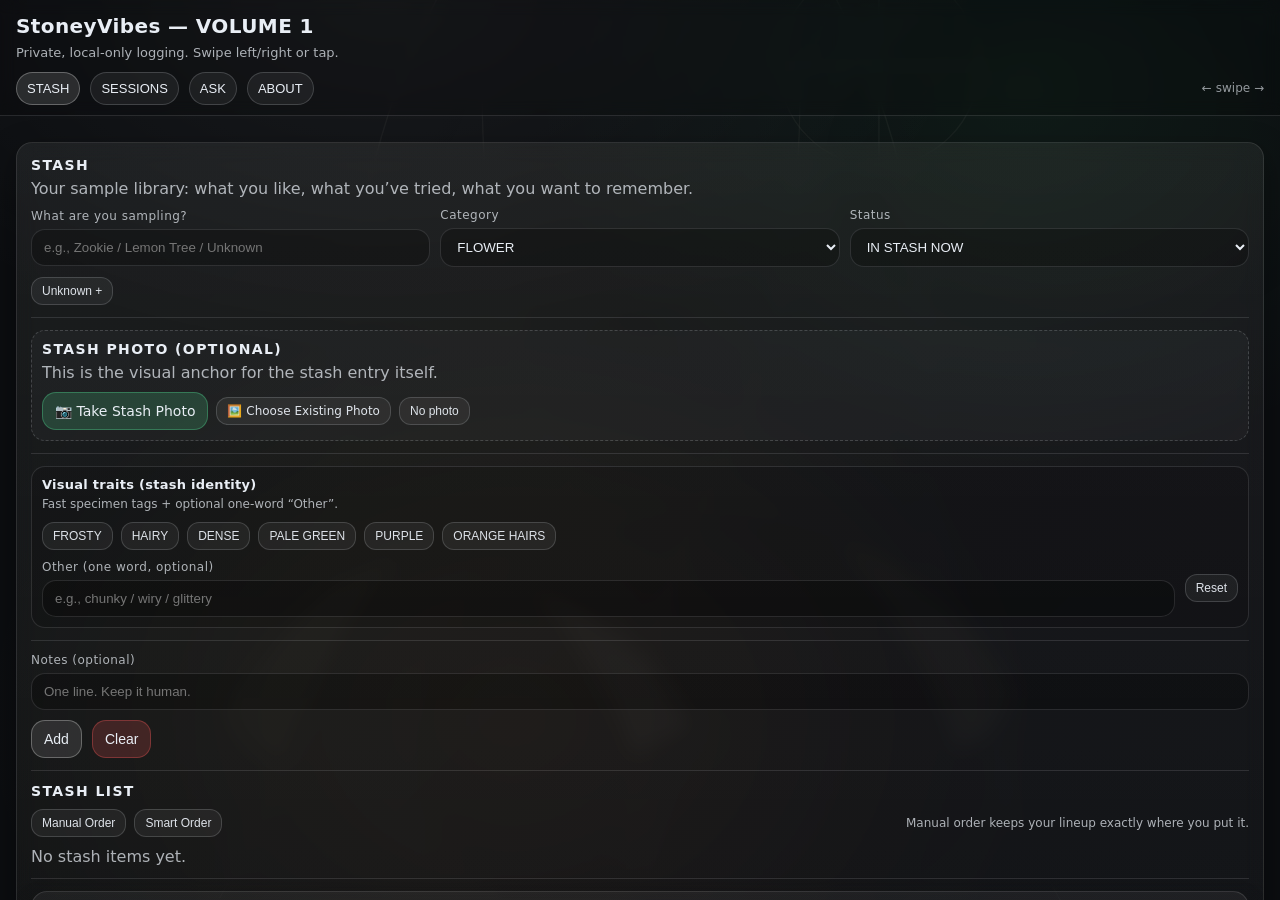
==== commit d1770816: "Update index.html" ====
--- a/index.html
+++ b/index.html
@@ -2561,6 +2561,194 @@
 }
 </style>
 
+
+<style>
+.blendFieldDiscWrap{position:relative;width:260px;height:260px;margin:0 auto;}
+.blendSteerOverlay{position:absolute;inset:0;pointer-events:none;}
+.blendSteerHotspot{
+  position:absolute;pointer-events:auto;border:1px solid rgba(255,255,255,0.12);
+  background:rgba(255,255,255,0.03);color:var(--text);border-radius:999px;
+  font-size:10px;letter-spacing:0.10em;text-transform:uppercase;
+  padding:6px 8px;cursor:pointer;backdrop-filter:blur(4px);
+  box-shadow:0 8px 18px rgba(0,0,0,0.16), inset 0 1px 0 rgba(255,255,255,0.04);
+}
+.blendSteerHotspot:hover{transform:translateY(-1px);border-color:rgba(255,255,255,0.24);background:rgba(255,255,255,0.06);}
+.blendSteerHotspot[data-steer-goal="FOCUS"]{top:10px;left:50%;transform:translateX(-50%);}
+.blendSteerHotspot[data-steer-goal="CALM"]{left:8px;bottom:18px;}
+.blendSteerHotspot[data-steer-goal="SLEEP"]{right:8px;bottom:18px;}
+.blendSteerHotspot[data-steer-goal="STEADY"]{
+  left:50%;top:50%;transform:translate(-50%,-50%);
+  background:rgba(11,13,16,0.48);border-color:rgba(255,255,255,0.18);
+}
+.blendSteerHint{margin:10px 0 0 0;font-size:11px;letter-spacing:0.08em;color:var(--muted);line-height:1.35;}
+.blendSteerHint strong{color:var(--text);}
+@media (max-width:900px){
+  .blendFieldDiscWrap{width:min(78vw,260px);height:min(78vw,260px);}
+}
+</style>
+
+
+<style>
+/* clarity pass — blend steer controls */
+.blendSteerOverlay{
+  position:absolute;
+  inset:0;
+  pointer-events:none;
+}
+.blendSteerHotspot{
+  position:absolute;
+  pointer-events:auto;
+  min-width:78px;
+  padding:8px 10px;
+  border-radius:999px;
+  border:1px solid rgba(255,255,255,0.20);
+  background:rgba(20,22,26,0.78);
+  color:var(--text);
+  font-size:11px;
+  font-weight:700;
+  letter-spacing:0.08em;
+  text-transform:uppercase;
+  line-height:1;
+  cursor:pointer;
+  backdrop-filter:blur(6px);
+  box-shadow:0 10px 22px rgba(0,0,0,0.22), inset 0 1px 0 rgba(255,255,255,0.05);
+  transition:transform .14s ease, background .14s ease, border-color .14s ease, box-shadow .14s ease, color .14s ease;
+}
+.blendSteerHotspot:hover{
+  transform:translateY(-1px);
+  background:rgba(28,31,36,0.92);
+  border-color:rgba(255,255,255,0.34);
+  box-shadow:0 12px 26px rgba(0,0,0,0.26), inset 0 1px 0 rgba(255,255,255,0.07);
+}
+.blendSteerHotspot:active{
+  transform:translateY(0);
+}
+.blendSteerHotspot[data-steer-goal="FOCUS"]{
+  top:8px;
+  left:50%;
+  transform:translateX(-50%);
+}
+.blendSteerHotspot[data-steer-goal="FOCUS"]:hover{
+  transform:translateX(-50%) translateY(-1px);
+}
+.blendSteerHotspot[data-steer-goal="CALM"]{
+  left:6px;
+  bottom:16px;
+}
+.blendSteerHotspot[data-steer-goal="SLEEP"]{
+  right:6px;
+  bottom:16px;
+}
+.blendSteerHotspot[data-steer-goal="STEADY"]{
+  left:50%;
+  top:50%;
+  transform:translate(-50%,-50%);
+  min-width:86px;
+  background:rgba(32,36,42,0.92);
+  border-color:rgba(255,255,255,0.26);
+  color:#ffffff;
+}
+.blendSteerHotspot[data-steer-goal="STEADY"]:hover{
+  transform:translate(-50%,-50%) translateY(-1px);
+  background:rgba(40,44,50,0.98);
+  border-color:rgba(255,255,255,0.38);
+}
+.blendFingerprintDisc{
+  cursor:default;
+}
+.blendField summary{
+  cursor:default;
+}
+.blendField summary .blendFingerprintDisc{
+  cursor:pointer;
+}
+.blendField summary .blendFingerprintDisc:hover{
+  border-color:rgba(255,255,255,0.24);
+}
+.blendFieldSummaryNote{
+  margin:10px 0 0 0;
+  font-size:11px;
+  letter-spacing:0.10em;
+  text-transform:uppercase;
+  color:var(--muted);
+}
+.blendSteerHint{
+  margin:10px 0 0 0;
+  font-size:11px;
+  letter-spacing:0.07em;
+  color:var(--muted);
+  line-height:1.35;
+}
+.blendSteerHint strong{
+  color:var(--text);
+}
+</style>
+
+
+<style>
+.consumptionPanel{
+  margin-top:10px;
+  border:1px solid rgba(255,255,255,0.12);
+  border-radius:16px;
+  padding:12px;
+  background:linear-gradient(180deg, rgba(255,255,255,0.05), rgba(255,255,255,0.025));
+}
+.consumptionModeHint{
+  margin:8px 0 0 0;
+  font-size:12px;
+  line-height:1.4;
+  color:var(--muted);
+}
+.vapeFields{
+  display:none;
+  margin-top:10px;
+}
+.vapeFields.active{
+  display:grid;
+  grid-template-columns:1fr;
+  gap:10px;
+}
+@media (min-width: 820px){
+  .vapeFields.active{
+    grid-template-columns:1fr 1fr;
+  }
+}
+.modePillRow{
+  display:flex;
+  flex-wrap:wrap;
+  gap:8px;
+  margin-top:10px;
+}
+.modePill{
+  display:inline-flex;
+  align-items:center;
+  padding:5px 10px;
+  border-radius:999px;
+  border:1px solid rgba(255,255,255,0.14);
+  background:rgba(255,255,255,0.06);
+  color:var(--text);
+  font-size:11px;
+  letter-spacing:0.08em;
+  text-transform:uppercase;
+}
+</style>
+
+
+<style>
+.blendModeLine{
+  margin:10px 0 0 0;
+  font-size:12px;
+  line-height:1.4;
+  color:var(--muted);
+}
+.blendModeLine strong{
+  color:var(--text);
+  letter-spacing:0.08em;
+  text-transform:uppercase;
+  font-size:10px;
+}
+</style>
+
 </head>
 
 <body>
@@ -2732,6 +2920,53 @@
 
           <div class="row topgap">
             <button id="sessionUnknownBtn" class="btn btnTiny" type="button">Unknown +</button>
+          </div>
+
+          <div class="consumptionPanel">
+            <h2 style="margin:0; font-size:14px; letter-spacing:0.10em;">CONSUMPTION</h2>
+            <div class="row topgap">
+              <label class="field">
+                <span class="label">Mode</span>
+                <select id="sessionMode" class="select">
+                  <option value="FLOWER">Flower</option>
+                  <option value="VAPE">Vape</option>
+                  <option value="EDIBLE">Edible</option>
+                </select>
+              </label>
+
+              <label class="field">
+                <span class="label">Session angle</span>
+                <input id="sessionModeNote" class="input" type="text" placeholder="e.g., two pulls / one bowl / slow build" />
+              </label>
+            </div>
+
+            <p id="consumptionModeHint" class="consumptionModeHint">Flower is the baseline lane. Smooth ramp, fuller body, longer arc.</p>
+
+            <div id="vapeFields" class="vapeFields">
+              <label class="field">
+                <span class="label">Vape profile</span>
+                <select id="vapeProfile" class="select">
+                  <option value="">— choose if known —</option>
+                  <option value="LIVE_ROSIN">Live rosin</option>
+                  <option value="LIVE_RESIN">Live resin</option>
+                  <option value="DISTILLATE">Distillate</option>
+                  <option value="FULL_SPECTRUM">Full spectrum</option>
+                  <option value="CO2">CO2</option>
+                  <option value="OTHER">Other</option>
+                </select>
+              </label>
+
+              <label class="field">
+                <span class="label">Brand / cart / hardware</span>
+                <input id="vapeHardware" class="input" type="text" placeholder="e.g., Raw Garden / 510 / disposable" />
+              </label>
+            </div>
+
+            <div class="modePillRow">
+              <span class="modePill">Flower = fuller arc</span>
+              <span class="modePill">Vape = quicker hit</span>
+              <span class="modePill">Edible = delayed build</span>
+            </div>
           </div>
 
           <div class="divider"></div>
@@ -4089,6 +4324,12 @@
     const sessionStashLink = document.getElementById("sessionStashLink");
     const sessionTag = document.getElementById("sessionTag");
     const sessionUnknownBtn = document.getElementById("sessionUnknownBtn");
+    const sessionMode = document.getElementById("sessionMode");
+    const sessionModeNote = document.getElementById("sessionModeNote");
+    const consumptionModeHint = document.getElementById("consumptionModeHint");
+    const vapeFields = document.getElementById("vapeFields");
+    const vapeProfile = document.getElementById("vapeProfile");
+    const vapeHardware = document.getElementById("vapeHardware");
     const stashVisualChips = Array.from(document.querySelectorAll("[data-stash-visual]"));
     const stashVisualOther = document.getElementById("stashVisualOther");
     const stashVisualReset = document.getElementById("stashVisualReset");
@@ -4419,6 +4660,10 @@
                     );
                     const bits = [];
                     bits.push(fmtTime(s.createdAt));
+                    if (s.consumptionMode) bits.push("MODE:" + s.consumptionMode);
+                    if (s.vapeProfile) bits.push("VAPE:" + s.vapeProfile);
+                    if (s.vapeHardware) bits.push("DEVICE:" + s.vapeHardware);
+                    if (s.consumptionNote) bits.push("ANGLE:" + s.consumptionNote);
                     if (s.rate) bits.push("RATE:" + s.rate);
                     if (s.visualGaugeFrost) bits.push("FROST:" + s.visualGaugeFrost);
                     if (s.visualGaugeDensity) bits.push("DENSITY:" + s.visualGaugeDensity);
@@ -4434,6 +4679,8 @@
                         <p class="linkedSessionTitle">${escapeHtml((s.tag && s.tag.trim()) ? s.tag.trim() : "Session")}</p>
                         <p class="linkedSessionMeta">${escapeHtml(bits.join(" — "))}</p>
                         ${buildSignalMarkup(s)}
+              ${s.consumptionMode === "VAPE" ? `<div class="notice topgap">Vape note: quicker hit, shorter arc. Keep that in mind when comparing it to flower.</div>` : ""}
+              ${s.consumptionMode === "EDIBLE" ? `<div class="notice topgap">Edible note: slower onset, longer arc. Do not read it like flower.</div>` : ""}
                       </div>
                     `;
                   }).join("")
@@ -4753,6 +5000,37 @@
       renderEdibleStashDropdown();
     }
 
+
+    function consumptionModeCopy(mode){
+      const m = String(mode || "FLOWER").toUpperCase();
+      if (m === "VAPE") return "Vape usually hits quicker, sharper, and shorter. Log the profile if you know it.";
+      if (m === "EDIBLE") return "Edible is a different vehicle. Slower onset, longer arc, easier to overshoot.";
+      return "Flower is the baseline lane. Smooth ramp, fuller body, longer arc.";
+    }
+
+    function syncConsumptionModeUI(){
+      const mode = String(sessionMode?.value || "FLOWER").toUpperCase();
+      if (consumptionModeHint) consumptionModeHint.textContent = consumptionModeCopy(mode);
+      if (vapeFields) vapeFields.classList.toggle("active", mode === "VAPE");
+      if (sessionModeNote){
+        if (mode === "VAPE" && !sessionModeNote.value) sessionModeNote.placeholder = "e.g., one pull / two pulls / quick spike";
+        else if (mode === "EDIBLE" && !sessionModeNote.value) sessionModeNote.placeholder = "e.g., 45 min onset / slow climb / long tail";
+        else if (!sessionModeNote.value) sessionModeNote.placeholder = "e.g., two pulls / one bowl / slow build";
+      }
+    }
+
+    function autoSetModeFromLinkedStash(){
+      const stashId = sessionStashLink?.value || "";
+      const stashItems = loadStash();
+      const item = stashItems.find(x => String(x.id) === String(stashId));
+      if (!item || !sessionMode) return;
+      const category = String(item.category || "").toUpperCase();
+      if (category === "VAPE") sessionMode.value = "VAPE";
+      else if (category === "EDIBLE") sessionMode.value = "EDIBLE";
+      else sessionMode.value = "FLOWER";
+      syncConsumptionModeUI();
+    }
+
     stashUnknownBtn.onclick = () => {
       stashName.value = getNextUnknownStashName();
       stashName.focus();
@@ -4764,6 +5042,9 @@
       sessionTag.focus();
       sessionTag.setSelectionRange(sessionTag.value.length, sessionTag.value.length);
     };
+
+    if (sessionMode) sessionMode.addEventListener("change", syncConsumptionModeUI);
+    if (sessionStashLink) sessionStashLink.addEventListener("change", autoSetModeFromLinkedStash);
 
     addStashBtn.onclick = async () => {
       let name = (stashName.value || "").trim();
@@ -6342,6 +6623,10 @@
         stashId: stashItem ? stashItem.id : "",
         stashName: stashItem ? `${stashItem.name} (${stashItem.category})` : "",
         tag,
+        consumptionMode: String(sessionMode?.value || "FLOWER").toUpperCase(),
+        consumptionNote: (sessionModeNote?.value || "").trim(),
+        vapeProfile: String(vapeProfile?.value || "").toUpperCase(),
+        vapeHardware: (vapeHardware?.value || "").trim(),
         sleep: sleepScore.value || "",
         mood: Array.from(moodSet),
         moodOther: (moodOther.value || "").trim(),
@@ -6412,6 +6697,11 @@
 
       sessionTag.value = "";
       sessionStashLink.value = "";
+      if (sessionMode) sessionMode.value = "FLOWER";
+      if (sessionModeNote) sessionModeNote.value = "";
+      if (vapeProfile) vapeProfile.value = "";
+      if (vapeHardware) vapeHardware.value = "";
+      syncConsumptionModeUI();
       if (transcriptText) transcriptText.value = "";
 
       await renderSessions();
@@ -6445,6 +6735,10 @@
         const bits = [];
         bits.push(when);
         if (s.stashName) bits.push(s.stashName);
+        if (s.consumptionMode) bits.push("MODE:" + s.consumptionMode);
+        if (s.vapeProfile) bits.push("VAPE:" + s.vapeProfile);
+        if (s.vapeHardware) bits.push("DEVICE:" + s.vapeHardware);
+        if (s.consumptionNote) bits.push("ANGLE:" + s.consumptionNote);
         if (s.sleep) bits.push("SLEEP:"+s.sleep);
         if (s.visualGaugeFrost) bits.push("FROST:"+s.visualGaugeFrost);
         if (s.visualGaugeDensity) bits.push("DENSITY:"+s.visualGaugeDensity);
@@ -7243,6 +7537,22 @@
       return support ? `This blend leans ${lead}, with ${support} underneath it.` : `This blend leans ${lead}.`;
     }
 
+
+    function getConsumptionModeLine(mode){
+      const m = String(mode || "FLOWER").toUpperCase();
+      if (m === "VAPE"){
+        return "Comes on quicker with a sharper front edge and a shorter arc.";
+      }
+      if (m === "EDIBLE"){
+        return "Takes longer to arrive, builds gradually, and stays around longer.";
+      }
+      return "Comes on smoother, builds through the body, and holds longer.";
+    }
+
+    function getCurrentBlendMode(){
+      return String(sessionMode?.value || "FLOWER").toUpperCase();
+    }
+
     function buildBlendExplainMarkup(parts){
       const safeParts = Array.isArray(parts) ? parts.slice(0,2).filter(Boolean) : [];
       if (!safeParts.length) return "";
@@ -7270,11 +7580,15 @@
       if (third && safeNum(third.value) < 0.18) bullets.push(`${third.label} is not doing much here, so do not expect that lane to carry the experience.`);
       const ratio = describeBlendRatio(safeParts);
       return `
-          <div class="blendExplainBody">
+                    <div class="blendExplainBody">
             <p class="blendExplainLead">${escapeHtml(leadLine)}</p>
             <p class="blendExplainCopy">${escapeHtml(ratio)}</p>
+            <p class="blendModeLine"><strong>Mode</strong><br>${escapeHtml(getConsumptionModeLine(getCurrentBlendMode()))}</p>
             <div class="blendExplainBullets">
               ${bullets.slice(0,3).map(line => `<div class="blendExplainBullet">${escapeHtml(line)}</div>`).join("")}
+            </div>
+            <p class="blendExplainHint">This is a plain-language read of the exact blend sitting above — same numbers, less translation work.</p>
+          </div>`).join("")}
             </div>
             <p class="blendExplainHint">This is a plain-language read of the exact blend sitting above — same numbers, less translation work.</p>
           </div>
@@ -7289,9 +7603,20 @@
         <details class="blendField">
           <summary>
             <div class="blendFingerprintWrap blendFingerprintWrapLarge">
-              <p class="blendFingerprintHead">Blend position</p>
+              <p class="blendFingerprintHead">Blend field</p>
               <div class="blendFingerprintBody">
-                <div class="blendFingerprintDisc">${buildBlendFingerprintSvg(safeParts, 220)}</div>
+                <div>
+                  <div class="blendFieldDiscWrap">
+                    <div class="blendFingerprintDisc">${buildBlendFingerprintSvg(safeParts, 220)}</div>
+                    <div class="blendSteerOverlay">
+                      <button class="blendSteerHotspot" type="button" data-blend-steer="FOCUS" title="Steer toward uplift">Uplift</button>
+                      <button class="blendSteerHotspot" type="button" data-blend-steer="CALM" title="Steer toward calm">Calm</button>
+                      <button class="blendSteerHotspot" type="button" data-blend-steer="SLEEP" title="Steer toward heavy">Heavy</button>
+                      <button class="blendSteerHotspot" type="button" data-blend-steer="STEADY" title="Steer toward center">Center</button>
+                    </div>
+                  </div>
+                  <p class="blendSteerHint"><strong>Tap a direction to steer the blend.</strong> Uplift, calm, heavy, or center.</p>
+                </div>
                 <div>
                   <div class="blendFingerprintLegend">
                     ${metrics.map(metric => {
@@ -7304,7 +7629,7 @@
                       `;
                     }).join("")}
                   </div>
-                  <p class="blendFieldSummaryNote">Tap the field to open the read.</p>
+                  <p class="blendFieldSummaryNote">Tap the graph to open the read.</p>
                 </div>
               </div>
             </div>
@@ -7666,6 +7991,7 @@
       if (q.includes("focus") || q.includes("clear")) return "FOCUS";
       if (q.includes("creative") || q.includes("create")) return "CREATIVE";
       if (q.includes("fun") || q.includes("social")) return "FUN";
+      if (q.includes("steady") || q.includes("balanced") || q.includes("middle")) return "STEADY";
       return "CALM";
     }
 
@@ -7676,6 +8002,7 @@
       if (g === "FOCUS") return "focus";
       if (g === "CREATIVE") return "creative";
       if (g === "FUN") return "fun";
+      if (g === "STEADY") return "calm";
       return "calm";
     }
 
@@ -7686,6 +8013,7 @@
       if (g === "FOCUS") return ["calm", "creative"];
       if (g === "CREATIVE") return ["fun", "focus"];
       if (g === "FUN") return ["creative", "calm"];
+      if (g === "STEADY") return ["focus", "sleep"];
       return ["sleep"];
     }
 
@@ -7746,6 +8074,7 @@
       if (goal === "FOCUS") laneBoost += laneRate(row, "focus") * 2.2 + laneRate(row, "calm") * 0.3;
       if (goal === "CREATIVE") laneBoost += laneRate(row, "creative") * 2.2 + laneRate(row, "fun") * 0.3;
       if (goal === "FUN") laneBoost += laneRate(row, "fun") * 2.2 + laneRate(row, "creative") * 0.3;
+      if (goal === "STEADY") laneBoost += laneRate(row, "calm") * 1.15 + laneRate(row, "focus") * 1.05 + laneRate(row, "sleep") * 0.28;
 
       const specialistBonus = rowGoalSpecialistBonus(row, goal);
       const allRounderPenalty = rowAllRounderPenalty(row, goal);
@@ -7965,6 +8294,7 @@
       if (g === "FOCUS") return "focus";
       if (g === "CREATIVE") return "creative";
       if (g === "FUN") return "fun";
+      if (g === "STEADY") return "calm";
       return "general";
     }
 
@@ -7983,6 +8313,7 @@
       if (family === "focus") return ["clear", "steady", "uplift"];
       if (family === "creative") return ["uplift", "clear", "steady"];
       if (family === "fun") return ["uplift", "steady", "clear"];
+      if (family === "steady") return ["steady", "calm", "clear"];
       return ["steady"];
     }
 
@@ -8465,6 +8796,15 @@
           setTimeout(() => openStashDetail(stashId), 180);
         };
       });
+      askSuggestionMount.querySelectorAll('[data-blend-steer]').forEach(btn => {
+        btn.onclick = async (e) => {
+          e.preventDefault();
+          e.stopPropagation();
+          const goal = btn.getAttribute('data-blend-steer') || "";
+          if (!goal) return;
+          await steerBlendGoal(goal);
+        };
+      });
     }
 
     function clearAskSuggestion(){
@@ -8625,6 +8965,15 @@
           setTimeout(() => openStashDetail(stashId), 180);
         };
       });
+      askSuggestionMount.querySelectorAll('[data-blend-steer]').forEach(btn => {
+        btn.onclick = async (e) => {
+          e.preventDefault();
+          e.stopPropagation();
+          const goal = btn.getAttribute('data-blend-steer') || "";
+          if (!goal) return;
+          await steerBlendGoal(goal);
+        };
+      });
     }
 
 async function answerAsk(q){
@@ -8739,6 +9088,23 @@
     askPromptConsistent.onclick = () => { setAskQuickActive(askPromptConsistent); askInput.value = "What has been most consistent for me?"; };
     askPromptWeird.onclick = () => { setAskQuickActive(askPromptWeird); askInput.value = "I want something different."; };
     if (askPromptTranscript) askPromptTranscript.onclick = () => { setAskQuickActive(askPromptTranscript); askInput.value = "Show me all lanes."; };
+
+
+    function buildSteerBlendQuery(goal){
+      const g = String(goal || "").toUpperCase();
+      if (g === "FOCUS") return "Build me an uplifting / focus blend.";
+      if (g === "CALM") return "Build me a calm blend.";
+      if (g === "SLEEP") return "Build me a heavy / sleep blend.";
+      if (g === "STEADY") return "Build me a steady blend.";
+      return "Build me a calm blend.";
+    }
+
+    async function steerBlendGoal(goal){
+      const query = buildSteerBlendQuery(goal);
+      askInput.value = query;
+      setAskQuickActive(askPromptBlend);
+      await runAskFlow(query);
+    }
 
     async function runAskFlow(rawQueryOverride){
       askReply.textContent = "Thinking…";
@@ -8766,6 +9132,7 @@
       if (q.includes("focus") || q.includes("clear")) return "FOCUS";
       if (q.includes("creative") || q.includes("create")) return "CREATIVE";
       if (q.includes("fun") || q.includes("social")) return "FUN";
+      if (q.includes("steady") || q.includes("balanced") || q.includes("middle")) return "STEADY";
       return "";
     }
 
@@ -8775,9 +9142,9 @@
       const pickedGoal = prompt("Blend target? Type one: CALM / SLEEP / FOCUS / CREATIVE / FUN", inferredGoal);
       if (!pickedGoal) return;
       const normalizedGoal = String(pickedGoal || "").trim().toUpperCase();
-      const allowedGoals = ["CALM", "SLEEP", "FOCUS", "CREATIVE", "FUN"];
+      const allowedGoals = ["CALM", "SLEEP", "FOCUS", "CREATIVE", "FUN", "STEADY"];
       if (!allowedGoals.includes(normalizedGoal)){
-        askReply.textContent = "Blend target not recognized. Use: CALM / SLEEP / FOCUS / CREATIVE / FUN.";
+        askReply.textContent = "Blend target not recognized. Use: CALM / SLEEP / FOCUS / CREATIVE / FUN / STEADY.";
         clearAskSuggestion();
         return;
       }
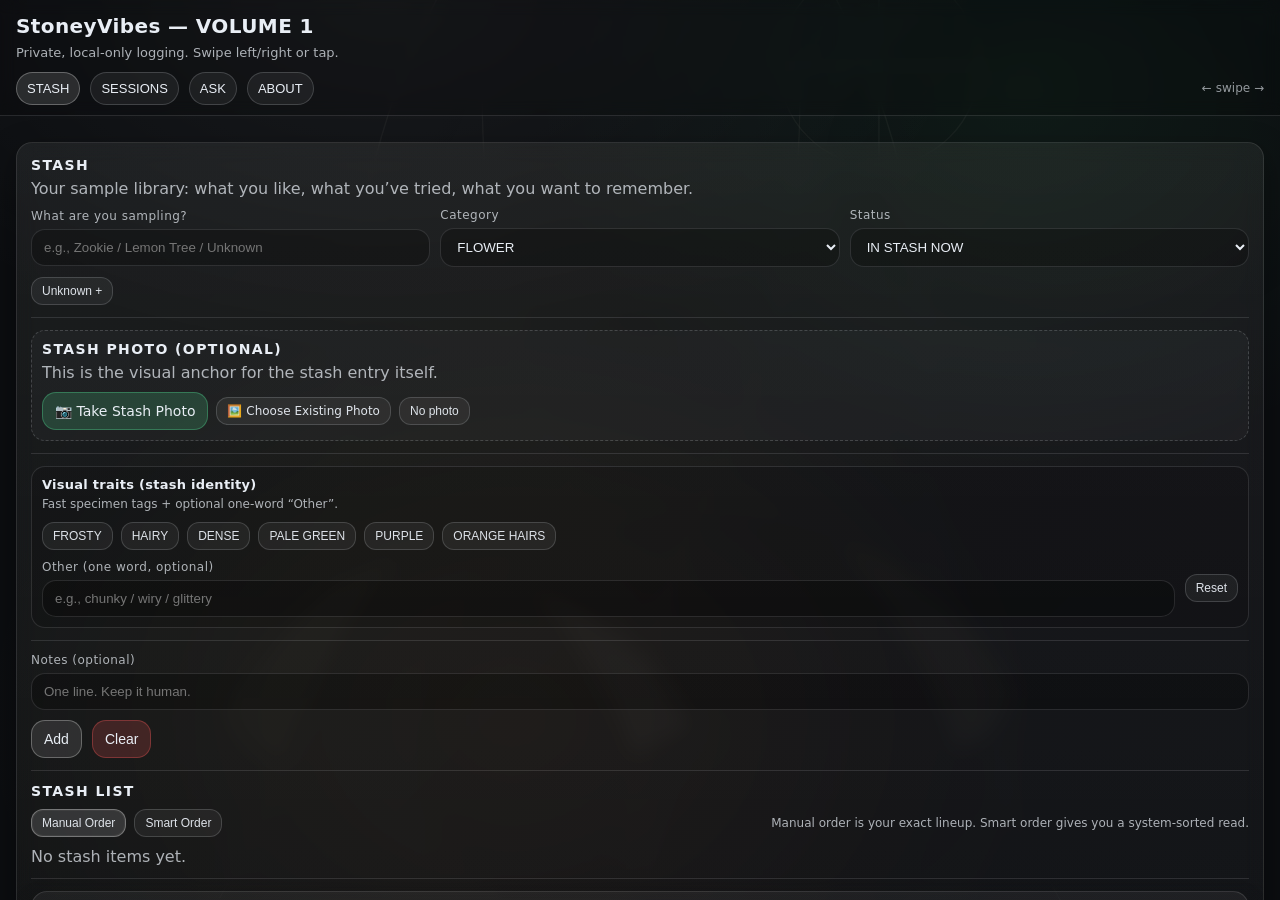
==== commit 89a34481: "Update index.html" ====
--- a/index.html
+++ b/index.html
@@ -2730,22 +2730,6 @@
   font-size:11px;
   letter-spacing:0.08em;
   text-transform:uppercase;
-}
-</style>
-
-
-<style>
-.blendModeLine{
-  margin:10px 0 0 0;
-  font-size:12px;
-  line-height:1.4;
-  color:var(--muted);
-}
-.blendModeLine strong{
-  color:var(--text);
-  letter-spacing:0.08em;
-  text-transform:uppercase;
-  font-size:10px;
 }
 </style>
 
@@ -7537,22 +7521,6 @@
       return support ? `This blend leans ${lead}, with ${support} underneath it.` : `This blend leans ${lead}.`;
     }
 
-
-    function getConsumptionModeLine(mode){
-      const m = String(mode || "FLOWER").toUpperCase();
-      if (m === "VAPE"){
-        return "Comes on quicker with a sharper front edge and a shorter arc.";
-      }
-      if (m === "EDIBLE"){
-        return "Takes longer to arrive, builds gradually, and stays around longer.";
-      }
-      return "Comes on smoother, builds through the body, and holds longer.";
-    }
-
-    function getCurrentBlendMode(){
-      return String(sessionMode?.value || "FLOWER").toUpperCase();
-    }
-
     function buildBlendExplainMarkup(parts){
       const safeParts = Array.isArray(parts) ? parts.slice(0,2).filter(Boolean) : [];
       if (!safeParts.length) return "";
@@ -7580,15 +7548,11 @@
       if (third && safeNum(third.value) < 0.18) bullets.push(`${third.label} is not doing much here, so do not expect that lane to carry the experience.`);
       const ratio = describeBlendRatio(safeParts);
       return `
-                    <div class="blendExplainBody">
+          <div class="blendExplainBody">
             <p class="blendExplainLead">${escapeHtml(leadLine)}</p>
             <p class="blendExplainCopy">${escapeHtml(ratio)}</p>
-            <p class="blendModeLine"><strong>Mode</strong><br>${escapeHtml(getConsumptionModeLine(getCurrentBlendMode()))}</p>
             <div class="blendExplainBullets">
               ${bullets.slice(0,3).map(line => `<div class="blendExplainBullet">${escapeHtml(line)}</div>`).join("")}
-            </div>
-            <p class="blendExplainHint">This is a plain-language read of the exact blend sitting above — same numbers, less translation work.</p>
-          </div>`).join("")}
             </div>
             <p class="blendExplainHint">This is a plain-language read of the exact blend sitting above — same numbers, less translation work.</p>
           </div>
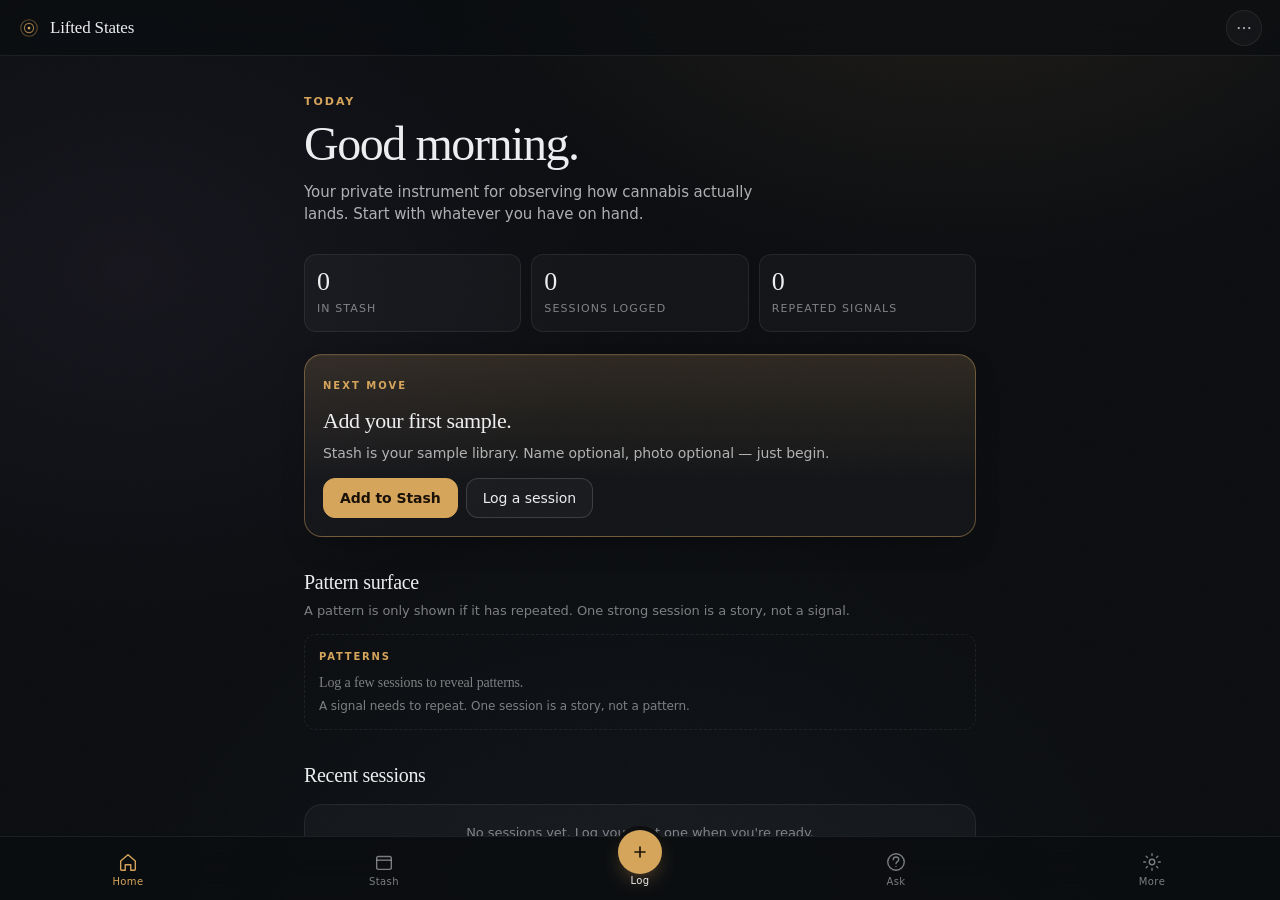
==== commit 80217416: "Add files via upload" ====
--- a/index.html
+++ b/index.html
@@ -1,9582 +1,518 @@
-<!doctype html>
-<html lang="en">
-<head>
-  <meta charset="utf-8" />
-  <meta name="viewport" content="width=device-width, initial-scale=1" />
-  <title>StoneyVibes — VOLUME 1</title>
-  <style>
-    :root{
-      --bg:#0b0d10;
-      --panel:rgba(255,255,255,0.04);
-      --panel2:rgba(255,255,255,0.06);
-      --text:#e9eef5;
-      --muted:rgba(233,238,245,0.72);
-      --border:rgba(233,238,245,0.12);
-      --border2:rgba(233,238,245,0.18);
-      --shadow:0 10px 30px rgba(0,0,0,0.35);
-      --radius:16px;
-      --danger:rgba(255,90,90,0.18);
-      --dangerB:rgba(255,90,90,0.32);
-      --ok:rgba(90,255,170,0.16);
-      --okB:rgba(90,255,170,0.28);
-      --terp-myrcene:168,112,255;
-      --terp-caryophyllene:255,124,58;
-      --terp-limonene:255,214,74;
-      --terp-pinene:78,214,120;
-      --terp-linalool:144,188,255;
-      --terp-terpinolene:84,234,186;
-      --terp-neutral:255,255,255;
-    }
-
-    *{ box-sizing:border-box; }
-    body{
-      margin:0;
-      font-family:-apple-system, system-ui, Segoe UI, Roboto, Arial, sans-serif;
-      background:
-        radial-gradient(1000px 600px at 30% 0%, rgba(255,255,255,0.06), transparent 60%),
-        radial-gradient(900px 700px at 80% 10%, rgba(90,255,170,0.06), transparent 55%),
-        radial-gradient(900px 700px at 40% 80%, rgba(255,180,90,0.05), transparent 60%),
-        var(--bg);
-      color:var(--text);
-      overflow:hidden;
-    }
-
-    .shell{
-      height:100svh;
-      overflow:hidden;
-      display:flex;
-      flex-direction:column;
-    }
-
-    header{
-      padding:14px 16px 10px 16px;
-      border-bottom:1px solid var(--border);
-      background:rgba(0,0,0,0.18);
-      backdrop-filter: blur(8px);
-    }
-
-    .title{
-      margin:0;
-      font-size:20px;
-      letter-spacing:0.02em;
-    }
-
-    .sub{
-      margin:6px 0 0 0;
-      font-size:13px;
-      color:var(--muted);
-      line-height:1.35;
-    }
-
-    .nav{
-      display:flex;
-      gap:10px;
-      flex-wrap:wrap;
-      margin-top:10px;
-      align-items:center;
-    }
-
-    .tab{
-      border:1px solid var(--border2);
-      background:rgba(255,255,255,0.06);
-      color:var(--text);
-      padding:8px 10px;
-      border-radius:999px;
-      font-size:13px;
-      cursor:pointer;
-      user-select:none;
-      -webkit-tap-highlight-color: transparent;
-    }
-    .tab.active{
-      background:rgba(255,255,255,0.12);
-      border-color:rgba(255,255,255,0.28);
-    }
-
-    .hint{
-      margin-left:auto;
-      font-size:12px;
-      color:var(--muted);
-      opacity:0.85;
-      white-space:nowrap;
-    }
-
-    .pages{
-      flex:1;
-      display:flex;
-      overflow-x:auto;
-      scroll-snap-type:x mandatory;
-      scroll-behavior:smooth;
-      -webkit-overflow-scrolling:touch;
-    }
-    .page{
-      scroll-snap-align:start;
-      min-width:100%;
-      height:100%;
-      overflow-y:auto;
-      overflow-x:hidden;
-      padding:14px 16px 24px 16px;
-    }
-
-    .card{
-      border:1px solid var(--border);
-      background:linear-gradient(180deg, rgba(255,255,255,0.03), rgba(255,255,255,0.02));
-      border-radius:var(--radius);
-      padding:14px;
-      box-shadow:var(--shadow);
-      margin:12px 0;
-    }
-    .card h2{
-      margin:0 0 6px 0;
-      font-size:14px;
-      letter-spacing:0.10em;
-    }
-    .muted{ color:var(--muted); }
-
-    .row{
-      display:flex;
-      flex-wrap:wrap;
-      gap:10px;
-      align-items:center;
-    }
-    .between{ justify-content:space-between; }
-    .topgap{ margin-top:10px; }
-
-    .divider{ height:1px; background:var(--border); margin:12px 0; }
-
-    .btn{
-      border:1px solid var(--border2);
-      background:rgba(255,255,255,0.06);
-      color:var(--text);
-      border-radius:14px;
-      padding:10px 12px;
-      cursor:pointer;
-      font-size:14px;
-      user-select:none;
-      -webkit-tap-highlight-color: transparent;
-    }
-    .btn:disabled{ opacity:0.5; cursor:not-allowed; }
-    .btnPrimary{
-      border-color:rgba(255,255,255,0.28);
-      background:rgba(255,255,255,0.10);
-    }
-    .btnDanger{
-      border-color:var(--dangerB);
-      background:var(--danger);
-    }
-    .btnOk{
-      border-color:var(--okB);
-      background:var(--ok);
-    }
-    .btnTiny{
-      padding:6px 10px;
-      border-radius:12px;
-      font-size:12px;
-      opacity:0.95;
-    }
-    #stashDetailBackBtn{
-      width:100%;
-      padding:14px 18px;
-      border-radius:16px;
-      font-size:15px;
-      font-weight:800;
-      letter-spacing:0.08em;
-      text-transform:uppercase;
-      border-color:rgba(255,255,255,0.42);
-      background:linear-gradient(180deg, rgba(255,255,255,0.18), rgba(255,255,255,0.10));
-      box-shadow:0 10px 24px rgba(0,0,0,0.24), 0 0 0 1px rgba(255,255,255,0.05) inset;
-    }
-    .stashDetailTopBar{
-      position:sticky;
-      top:0;
-      z-index:6;
-      padding-top:8px;
-      padding-bottom:8px;
-      background:linear-gradient(180deg, rgba(11,13,16,0.96), rgba(11,13,16,0.78));
-      backdrop-filter:blur(8px);
-    }
-    .chip.active{
-      color:#fff;
-      border-color:rgba(255,255,255,0.78);
-      background:rgba(255,255,255,0.26);
-      box-shadow:0 0 0 1px rgba(255,255,255,0.10) inset, 0 10px 22px rgba(0,0,0,0.28), 0 0 0 2px rgba(255,255,255,0.04);
-      transform:translateY(-1px);
-      text-shadow:0 1px 0 rgba(0,0,0,0.22);
-    }
-    .chip[data-smell="PINEY"].active{ background:rgba(78,214,120,0.40); border-color:rgba(78,214,120,0.94); box-shadow:0 0 0 1px rgba(78,214,120,0.24) inset, 0 0 24px rgba(78,214,120,0.30); }
-    .chip[data-smell="CITRUS"].active{ background:rgba(255,214,74,0.42); border-color:rgba(255,214,74,0.96); box-shadow:0 0 0 1px rgba(255,214,74,0.22) inset, 0 0 24px rgba(255,214,74,0.28); }
-    .chip[data-smell="SPICY"].active{ background:rgba(255,84,72,0.46); border-color:rgba(255,96,84,0.98); box-shadow:0 0 0 1px rgba(255,96,84,0.24) inset, 0 0 26px rgba(255,84,72,0.34); }
-    .chip[data-smell="PEPPERY"].active{ background:rgba(255,148,64,0.44); border-color:rgba(255,162,82,0.96); box-shadow:0 0 0 1px rgba(255,162,82,0.24) inset, 0 0 24px rgba(255,148,64,0.30); }
-    .chip[data-smell="EARTHY"].active{ background:rgba(198,170,116,0.38); border-color:rgba(214,186,126,0.90); box-shadow:0 0 0 1px rgba(214,186,126,0.22) inset, 0 0 22px rgba(198,170,116,0.26); }
-    .chip[data-smell="SWEET"].active{ background:rgba(224,132,214,0.40); border-color:rgba(224,132,214,0.90); box-shadow:0 0 0 1px rgba(224,132,214,0.22) inset, 0 0 24px rgba(224,132,214,0.28); }
-    .chip[data-smell="GASSY"].active{ background:rgba(90,205,255,0.40); border-color:rgba(90,205,255,0.92); box-shadow:0 0 0 1px rgba(90,205,255,0.22) inset, 0 0 24px rgba(90,205,255,0.28); }
-    .chip[data-smell="FUNKY"].active{ background:rgba(196,108,255,0.40); border-color:rgba(196,108,255,0.92); box-shadow:0 0 0 1px rgba(196,108,255,0.22) inset, 0 0 24px rgba(196,108,255,0.28); }
-    .chip[data-smell="SKUNKY"].active{ background:rgba(170,224,92,0.40); border-color:rgba(170,224,92,0.92); box-shadow:0 0 0 1px rgba(170,224,92,0.22) inset, 0 0 24px rgba(170,224,92,0.26); }
-    .chip[data-visual="PURPLE"].active{ background:rgba(168,112,255,0.40); border-color:rgba(168,112,255,0.92); box-shadow:0 0 0 1px rgba(168,112,255,0.22) inset, 0 0 24px rgba(168,112,255,0.28); }
-    .chip[data-visual="PALE_GREEN"].active{ background:rgba(168,255,132,0.44); border-color:rgba(168,255,132,0.96); box-shadow:0 0 0 1px rgba(168,255,132,0.24) inset, 0 0 24px rgba(168,255,132,0.30); }
-    .chip[data-visual="BRIGHT_GREEN"].active{ background:rgba(78,234,120,0.44); border-color:rgba(78,234,120,0.96); box-shadow:0 0 0 1px rgba(78,234,120,0.24) inset, 0 0 24px rgba(78,234,120,0.30); }
-    .chip[data-visual="DARK_GREEN"].active{ background:rgba(44,158,88,0.44); border-color:rgba(44,190,98,0.96); box-shadow:0 0 0 1px rgba(44,190,98,0.24) inset, 0 0 24px rgba(44,190,98,0.28); }
-    .chip[data-visual="ORANGE_HAIRS"].active{ background:rgba(255,124,58,0.40); border-color:rgba(255,124,58,0.92); box-shadow:0 0 0 1px rgba(255,124,58,0.22) inset, 0 0 24px rgba(255,124,58,0.26); }
-
-    .field{
-      display:flex;
-      flex-direction:column;
-      gap:6px;
-      flex:1;
-      min-width:220px;
-    }
-    .label{
-      font-size:12px;
-      color:var(--muted);
-      letter-spacing:0.04em;
-    }
-    textarea.input{
-      resize:vertical;
-      min-height:96px;
-      font-family:inherit;
-    }
-
-    .input, .select{
-      width:100%;
-      border:1px solid var(--border);
-      background:rgba(0,0,0,0.25);
-      color:var(--text);
-      padding:10px 12px;
-      border-radius:14px;
-      outline:none;
-    }
-    .input:focus, .select:focus{
-      border-color:rgba(255,255,255,0.28);
-    }
-
-    .pill{
-      padding:8px 10px;
-      border:1px solid var(--border);
-      background:rgba(255,255,255,0.04);
-      border-radius:999px;
-      color:var(--muted);
-      font-size:13px;
-      display:inline-flex;
-      align-items:center;
-      gap:8px;
-    }
-    .okDot, .recDot{
-      width:8px; height:8px; border-radius:50%;
-      display:inline-block;
-      background:rgba(233,238,245,0.35);
-    }
-    .recDot{
-      background:rgba(255,90,90,0.85);
-      box-shadow:0 0 0 3px rgba(255,90,90,0.18);
-    }
-
-    .grid2{
-      display:grid;
-      grid-template-columns: 1fr;
-      gap:10px;
-    }
-    @media (min-width: 820px){
-      .grid2{ grid-template-columns: 1fr 1fr; }
-    }
-
-    .list{
-      display:flex;
-      flex-direction:column;
-      gap:10px;
-      margin-top:10px;
-    }
-    .item{
-      border:1px solid var(--border);
-      background:rgba(0,0,0,0.18);
-      border-radius:14px;
-      padding:10px;
-    }
-    .itemHead{
-      display:flex;
-      gap:10px;
-      align-items:flex-start;
-      justify-content:space-between;
-    }
-    .itemTitle{
-      font-weight:600;
-      font-size:14px;
-      margin:0;
-      line-height:1.25;
-    }
-    .itemMeta{
-      font-size:12px;
-      color:var(--muted);
-      margin:2px 0 0 0;
-      line-height:1.35;
-      white-space:pre-wrap;
-    }
-    .itemBtns{
-      display:flex;
-      flex-wrap:wrap;
-      gap:8px;
-      justify-content:flex-end;
-    }
-    audio{ width:100%; }
-
-    .notice{
-      border:1px dashed var(--border2);
-      background:rgba(255,255,255,0.04);
-      border-radius:14px;
-      padding:10px 12px;
-      font-size:12px;
-      color:var(--muted);
-      line-height:1.45;
-    }
-
-    .ratingRow{ display:flex; flex-wrap:wrap; gap:8px; }
-    .rateBtn{ min-width:44px; text-align:center; }
-
-    .photoBox{
-      border:1px dashed var(--border2);
-      border-radius:14px;
-      padding:10px;
-      background:rgba(255,255,255,0.03);
-    }
-    .thumb{
-      width:100%;
-      max-height:240px;
-      object-fit:cover;
-      border-radius:12px;
-      display:none;
-      margin-top:10px;
-      border:1px solid var(--border);
-    }
-
-    .terpRow{
-      border:1px solid var(--border);
-      border-radius:14px;
-      padding:10px;
-      background:rgba(0,0,0,0.12);
-    }
-    .terpTop{
-      display:flex;
-      gap:10px;
-      justify-content:space-between;
-      align-items:flex-start;
-    }
-    .terpName{
-      font-weight:700;
-      letter-spacing:0.02em;
-      margin:0;
-      font-size:13px;
-    }
-    .terpHint{
-      margin:4px 0 0 0;
-      font-size:12px;
-      color:var(--muted);
-      line-height:1.35;
-    }
-    .scale{
-      display:flex;
-      flex-wrap:wrap;
-      gap:8px;
-      margin-top:10px;
-    }
-    .scale label{
-      display:inline-flex;
-      gap:8px;
-      align-items:center;
-      border:1px solid var(--border2);
-      background:rgba(255,255,255,0.06);
-      padding:8px 10px;
-      border-radius:12px;
-      cursor:pointer;
-      user-select:none;
-      font-size:12px;
-    }
-
-    .miniTags{
-      display:flex;
-      flex-wrap:wrap;
-      gap:6px;
-      margin-top:8px;
-    }
-    .miniTag{
-      display:inline-flex;
-      align-items:center;
-      border:1px solid var(--border2);
-      background:rgba(255,255,255,0.06);
-      color:var(--muted);
-      padding:4px 8px;
-      border-radius:999px;
-      font-size:11px;
-      line-height:1.2;
-      letter-spacing:0.02em;
-    }
-
-    .aboutList{
-      margin:0;
-      padding-left:18px;
-      color:var(--muted);
-      line-height:1.5;
-      font-size:13px;
-    }
-    .aboutList li + li{
-      margin-top:8px;
-    }
-    .aboutFooter{
-      margin-top:12px;
-      font-size:12px;
-      color:var(--muted);
-      opacity:0.9;
-      letter-spacing:0.04em;
-    }
-
-    .playerWrap{
-      border:1px solid var(--border);
-      background:rgba(255,255,255,0.03);
-      border-radius:14px;
-      padding:10px;
-    }
-    .playerTop{
-      display:flex;
-      align-items:center;
-      gap:10px;
-      justify-content:space-between;
-    }
-    .playerLeft{
-      display:flex;
-      align-items:center;
-      gap:8px;
-      min-width:0;
-      flex:1;
-    }
-    .playerLabel{
-      font-size:12px;
-      color:var(--muted);
-      letter-spacing:0.04em;
-      white-space:nowrap;
-    }
-    .playerBtn{
-      min-width:84px;
-    }
-    .playerTime{
-      font-size:12px;
-      color:var(--muted);
-      font-variant-numeric: tabular-nums;
-      white-space:nowrap;
-    }
-    .playerRange{
-      width:100%;
-      margin-top:10px;
-    }
-    .playerCanvas{
-      display:block;
-      width:100%;
-      height:54px;
-      margin-top:10px;
-      border:1px solid var(--border);
-      border-radius:12px;
-      background:rgba(0,0,0,0.18);
-    }
-    .srOnlyAudio{
-      position:absolute;
-      opacity:0;
-      pointer-events:none;
-      width:1px;
-      height:1px;
-    }
-
-    .fpWrap{
-      margin-top:10px;
-      border:1px solid var(--border);
-      background:rgba(255,255,255,0.03);
-      border-radius:12px;
-      padding:8px;
-    }
-    .fpGrid{
-      display:grid;
-      grid-template-columns: repeat(2, minmax(0, 1fr));
-      gap:8px 10px;
-    }
-    @media (min-width: 720px){
-      .fpGrid{
-        grid-template-columns: repeat(3, minmax(0, 1fr));
-      }
-    }
-    .fpCell{
-      min-width:0;
-    }
-    .fpLabel{
-      font-size:10px;
-      color:var(--muted);
-      letter-spacing:0.08em;
-      margin-bottom:4px;
-    }
-    .fpBars{
-      display:flex;
-      gap:3px;
-      align-items:center;
-    }
-    .fpBar{
-      flex:1;
-      height:8px;
-      border-radius:999px;
-      border:1px solid var(--border);
-      background:rgba(255,255,255,0.08);
-    }
-    .fpBar.on{
-      background:rgba(90,255,170,0.55);
-      border-color:rgba(90,255,170,0.38);
-    }
-
-    .signalWrap{
-      display:flex;
-      flex-wrap:wrap;
-      gap:6px;
-      margin-top:10px;
-    }
-    .signalBadge{
-      display:inline-flex;
-      align-items:center;
-      border:1px solid var(--border2);
-      background:rgba(255,255,255,0.06);
-      color:var(--muted);
-      padding:5px 8px;
-      border-radius:999px;
-      font-size:11px;
-      line-height:1.2;
-      letter-spacing:0.03em;
-    }
-    .signalBadge.ok{
-      border-color:rgba(90,255,170,0.30);
-      background:rgba(90,255,170,0.10);
-      color:var(--text);
-    }
-    .signalBadge.warn{
-      border-color:rgba(255,180,90,0.34);
-      background:rgba(255,180,90,0.12);
-      color:var(--text);
-    }
-    .signalBadge.hot{
-      border-color:rgba(255,90,90,0.34);
-      background:rgba(255,90,90,0.12);
-      color:var(--text);
-    }
-
-    .stashRow{
-      display:flex;
-      gap:10px;
-      align-items:flex-start;
-    }
-    .stashThumbWrap{
-      flex:0 0 78px;
-      width:78px;
-      height:78px;
-    }
-    .stashThumb{
-      width:78px;
-      height:78px;
-      border-radius:12px;
-      object-fit:cover;
-      border:1px solid var(--border);
-      display:block;
-      background:rgba(255,255,255,0.04);
-    }
-    .stashThumbPlaceholder{
-      width:78px;
-      height:78px;
-      border-radius:12px;
-      border:1px solid var(--border);
-      background:
-        linear-gradient(135deg, rgba(255,255,255,0.05), rgba(255,255,255,0.02));
-      display:flex;
-      align-items:center;
-      justify-content:center;
-      color:var(--muted);
-      font-size:11px;
-      text-align:center;
-      padding:6px;
-      line-height:1.15;
-    }
-    .stashBody{
-      min-width:0;
-      flex:1;
-      cursor:pointer;
-    }
-    .stashBody:active{
-      opacity:0.9;
-    }
-
-    .stashSection{
-      margin-top:14px;
-    }
-    .stashSectionHead{
-      display:flex;
-      align-items:center;
-      justify-content:space-between;
-      gap:10px;
-      margin-bottom:8px;
-    }
-    .stashSectionTitle{
-      margin:0;
-      font-size:12px;
-      letter-spacing:0.14em;
-      text-transform:uppercase;
-      color:var(--muted);
-    }
-    .stashSectionCount{
-      font-size:11px;
-      color:var(--muted);
-      letter-spacing:0.06em;
-      text-transform:uppercase;
-    }
-    .stashCardControls{
-      display:flex;
-      flex-direction:column;
-      gap:6px;
-      align-items:flex-end;
-      justify-content:center;
-      flex:0 0 auto;
-    }
-    .stashMiniBtn{
-      min-width:36px;
-      padding:5px 8px;
-      font-size:11px;
-      border-radius:10px;
-    }
-    .stashDeleteBtn{
-      padding:5px 8px;
-      font-size:11px;
-      border-radius:10px;
-    }
-    .statusCurrent{
-      border-color:rgba(90,255,170,0.34);
-      background:rgba(90,255,170,0.12);
-    }
-    .statusSampled{
-      border-color:rgba(255,214,74,0.28);
-      background:rgba(255,214,74,0.10);
-    }
-
-    .stashDetail{
-      display:none;
-      margin-top:12px;
-    }
-    .stashDetail.active{
-      display:block;
-    }
-    .stashDetailHero{
-      width:100%;
-      max-height:280px;
-      object-fit:cover;
-      border-radius:14px;
-      border:1px solid var(--border);
-      display:block;
-      background:rgba(255,255,255,0.04);
-    }
-    .stashDetailPlaceholder{
-      width:100%;
-      min-height:180px;
-      border-radius:14px;
-      border:1px solid var(--border);
-      background:
-        linear-gradient(135deg, rgba(255,255,255,0.05), rgba(255,255,255,0.02));
-      display:flex;
-      align-items:center;
-      justify-content:center;
-      color:var(--muted);
-      font-size:13px;
-      text-align:center;
-      padding:18px;
-    }
-    .stashStats{
-      display:flex;
-      flex-wrap:wrap;
-      gap:8px;
-      margin-top:10px;
-    }
-    .stashStat{
-      display:inline-flex;
-      align-items:center;
-      border:1px solid var(--border2);
-      background:rgba(255,255,255,0.06);
-      color:var(--muted);
-      padding:6px 10px;
-      border-radius:999px;
-      font-size:12px;
-      line-height:1.2;
-    }
-    .linkedSessionCard{
-      border:1px solid var(--border);
-      background:rgba(255,255,255,0.03);
-      border-radius:12px;
-      padding:10px;
-      margin-top:10px;
-    }
-    .linkedSessionTitle{
-      margin:0;
-      font-size:13px;
-      font-weight:700;
-      color:var(--text);
-    }
-    .linkedSessionMeta{
-      margin:4px 0 0 0;
-      font-size:12px;
-      line-height:1.35;
-      color:var(--muted);
-      white-space:pre-wrap;
-    }
-
-    .askPromptGrid{
-      display:flex;
-      flex-wrap:wrap;
-      gap:8px;
-      margin-top:10px;
-    }
-    .askQuick{
-      transition:background .16s ease, border-color .16s ease, box-shadow .16s ease, transform .16s ease, color .16s ease;
-    }
-    .askQuickBlend{
-      padding:12px 18px;
-      border-radius:16px;
-      font-size:15px;
-      font-weight:700;
-      letter-spacing:0.08em;
-      text-transform:uppercase;
-      min-width:138px;
-      border-color:rgba(255,214,74,0.34);
-      background:linear-gradient(180deg, rgba(255,214,74,0.16), rgba(255,170,70,0.12));
-      box-shadow:0 0 0 1px rgba(255,214,74,0.08) inset, 0 10px 24px rgba(0,0,0,0.18);
-    }
-    .askQuickBlend:hover{
-      border-color:rgba(255,214,74,0.52);
-      box-shadow:0 0 0 1px rgba(255,214,74,0.12) inset, 0 12px 28px rgba(0,0,0,0.22), 0 0 18px rgba(255,190,74,0.12);
-    }
-    .askQuickBlend.active{
-      color:#fff;
-      border-color:rgba(255,214,74,0.98);
-      background:linear-gradient(180deg, rgba(255,214,74,0.36), rgba(255,170,70,0.26));
-      box-shadow:0 0 0 1px rgba(255,214,74,0.18) inset, 0 0 0 2px rgba(255,214,74,0.10), 0 0 28px rgba(255,190,74,0.28);
-    }
-    .askQuick.active{
-      color:#fff;
-      border-color:rgba(255,214,74,0.96);
-      background:linear-gradient(180deg, rgba(255,214,74,0.30), rgba(255,170,70,0.22));
-      box-shadow:0 0 0 1px rgba(255,214,74,0.16) inset, 0 0 0 2px rgba(255,214,74,0.08), 0 0 24px rgba(255,190,74,0.24);
-      transform:translateY(-1px);
-      text-shadow:0 1px 0 rgba(0,0,0,0.24);
-    }
-    .askQuick:active{
-      transform:translateY(0);
-    }
-    .askBlendZone{
-      border:1px solid rgba(255,255,255,0.14);
-      border-radius:16px;
-      padding:12px;
-      background:linear-gradient(180deg, rgba(255,255,255,0.07), rgba(255,255,255,0.035));
-      box-shadow:0 10px 24px rgba(0,0,0,0.18);
-    }
-    .askBlendZoneLabel{
-      margin:0 0 8px 0;
-      font-size:10px;
-      letter-spacing:0.14em;
-      text-transform:uppercase;
-      color:var(--muted);
-    }
-    .askQuickBlendStandalone{
-      display:block;
-      width:100%;
-      min-height:60px;
-      border-radius:18px;
-      font-size:18px;
-      font-weight:800;
-      letter-spacing:0.02em;
-      border-color:rgba(255,214,74,0.48);
-      color:#fff7da;
-      background:
-        linear-gradient(90deg,
-          rgba(255,214,74,0.30) 0%,
-          rgba(255,182,74,0.18) 20%,
-          rgba(255,156,68,0.12) 50%,
-          rgba(255,182,74,0.18) 80%,
-          rgba(255,214,74,0.30) 100%);
-      box-shadow:
-        0 0 0 1px rgba(255,214,74,0.12) inset,
-        0 10px 24px rgba(0,0,0,0.18),
-        0 0 26px rgba(255,190,74,0.12);
-    }
-    .askQuickBlendStandalone:hover{
-      transform:translateY(-1px);
-      box-shadow:
-        0 0 0 1px rgba(255,214,74,0.14) inset,
-        0 12px 28px rgba(0,0,0,0.22),
-        0 0 30px rgba(255,190,74,0.14);
-    }
-    .askQuickBlendStandalone.active{
-      border-color:rgba(255,214,74,0.96);
-      background:
-        linear-gradient(90deg,
-          rgba(255,224,110,0.42) 0%,
-          rgba(255,190,88,0.28) 22%,
-          rgba(255,160,72,0.18) 50%,
-          rgba(255,190,88,0.28) 78%,
-          rgba(255,224,110,0.42) 100%);
-      box-shadow:
-        0 0 0 1px rgba(255,214,74,0.20) inset,
-        0 0 0 2px rgba(255,214,74,0.08),
-        0 12px 30px rgba(0,0,0,0.24),
-        0 0 30px rgba(255,190,74,0.22);
-    }
-    .askBlendZoneHint{
-      margin:8px 0 0 0;
-      font-size:12px;
-      line-height:1.4;
-      color:var(--muted);
-    }
-    .askReply{
-      white-space:pre-wrap;
-      line-height:1.45;
-      font-size:14px;
-      color:var(--text);
-    }
-    .askSuggestionMount{
-      margin-top:12px;
-      display:none;
-      grid-template-columns:1fr;
-      gap:12px;
-    }
-    .askSuggestionCard{
-      position:relative;
-      display:grid;
-      grid-template-columns:92px minmax(0,1fr);
-      gap:12px;
-      align-items:start;
-      min-width:0;
-      border:1px solid rgba(255,255,255,0.18);
-      border-radius:16px;
-      padding:12px;
-      background:linear-gradient(180deg, rgba(255,255,255,0.08), rgba(255,255,255,0.045));
-      box-shadow:0 10px 24px rgba(0,0,0,0.22);
-    }
-    .askSuggestionThumb,
-    .askSuggestionPlaceholder{
-      width:92px;
-      height:92px;
-      border-radius:14px;
-      overflow:hidden;
-      border:1px solid rgba(255,255,255,0.14);
-      background:rgba(255,255,255,0.04);
-    }
-    .askSuggestionThumb{
-      object-fit:cover;
-      display:block;
-    }
-    .askSuggestionPlaceholder{
-      display:flex;
-      align-items:center;
-      justify-content:center;
-      text-align:center;
-      padding:8px;
-      font-size:10px;
-      letter-spacing:0.10em;
-      color:var(--muted);
-    }
-    .askSuggestionKicker{
-      margin:0 0 4px 0;
-      font-size:10px;
-      letter-spacing:0.14em;
-      text-transform:uppercase;
-      color:var(--muted);
-    }
-    .askSuggestionName{
-      margin:0;
-      font-size:18px;
-      line-height:1.15;
-      color:var(--text);
-    }
-    .askSuggestionReason{
-      margin:8px 0 0 0;
-      font-size:13px;
-      line-height:1.45;
-      color:var(--muted);
-    }
-    .askSuggestionActions{
-      display:flex;
-      flex-wrap:wrap;
-      gap:8px;
-      margin-top:10px;
-    }
-    .askBlendCard{
-      position:relative;
-      border:1px solid rgba(255,255,255,0.18);
-      border-radius:16px;
-      padding:12px;
-      background:linear-gradient(180deg, rgba(255,255,255,0.08), rgba(255,255,255,0.045));
-      box-shadow:0 10px 24px rgba(0,0,0,0.22);
-    }
-    .askBlendTop{
-      display:flex;
-      align-items:center;
-      justify-content:space-between;
-      gap:12px;
-      margin-bottom:10px;
-    }
-    .askBlendMeta{
-      font-size:11px;
-      letter-spacing:0.10em;
-      text-transform:uppercase;
-      color:var(--muted);
-    }
-    .askBlendGrid{
-      display:grid;
-      grid-template-columns:minmax(0,1fr) auto minmax(0,1fr);
-      gap:10px;
-      align-items:stretch;
-    }
-    .askBlendPlus{
-      display:flex;
-      align-items:center;
-      justify-content:center;
-      font-size:28px;
-      line-height:1;
-      color:rgba(255,255,255,0.58);
-      padding:0 2px;
-    }
-    .askBlendItem{
-      display:grid;
-      grid-template-columns:74px minmax(0,1fr);
-      gap:10px;
-      align-items:start;
-      min-width:0;
-      border:1px solid rgba(255,255,255,0.12);
-      border-radius:14px;
-      padding:10px;
-      background:rgba(255,255,255,0.04);
-    }
-    .askBlendThumb,
-    .askBlendPlaceholder{
-      width:74px;
-      height:74px;
-      border-radius:12px;
-      overflow:hidden;
-      border:1px solid rgba(255,255,255,0.14);
-      background:rgba(255,255,255,0.04);
-    }
-    .askBlendThumb{
-      object-fit:cover;
-      display:block;
-    }
-    .askBlendPlaceholder{
-      display:flex;
-      align-items:center;
-      justify-content:center;
-      text-align:center;
-      padding:8px;
-      font-size:10px;
-      letter-spacing:0.10em;
-      color:var(--muted);
-    }
-    .askBlendPartName{
-      margin:0;
-      font-size:15px;
-      line-height:1.2;
-      color:var(--text);
-    }
-    .askBlendPartMeta{
-      margin:6px 0 0 0;
-      font-size:12px;
-      line-height:1.4;
-      color:var(--muted);
-      white-space:pre-wrap;
-    }
-    .askBlendReason{
-      margin:10px 0 0 0;
-      font-size:13px;
-      line-height:1.45;
-      color:var(--muted);
-    }
-    .askBlendActions{
-      display:flex;
-      flex-wrap:wrap;
-      gap:8px;
-      margin-top:10px;
-    }
-
-    .askBlendBarWrap{
-      margin-top:12px;
-    }
-    .askBlendBar{
-      position:relative;
-      display:flex;
-      width:100%;
-      height:16px;
-      border-radius:999px;
-      overflow:hidden;
-      border:1px solid rgba(255,255,255,0.18);
-      background:rgba(255,255,255,0.05);
-      box-shadow:inset 0 1px 0 rgba(255,255,255,0.05);
-    }
-    .askBlendSeg{
-      position:relative;
-      height:100%;
-      min-width:10px;
-    }
-    .askBlendSeg::after{
-      content:"";
-      position:absolute;
-      inset:0;
-      background:linear-gradient(180deg, rgba(255,255,255,0.14), rgba(255,255,255,0.02));
-      pointer-events:none;
-    }
-    .askBlendSeg + .askBlendSeg{
-      border-left:2px solid rgba(11,13,16,0.72);
-      box-shadow:-1px 0 0 rgba(255,255,255,0.12);
-    }
-    .askBlendBarLabels{
-      display:grid;
-      grid-template-columns:1fr 1fr;
-      gap:10px;
-      margin-top:8px;
-    }
-    .askBlendBarLabel{
-      font-size:11px;
-      line-height:1.35;
-      color:var(--muted);
-    }
-    .askBlendBarLabel strong{
-      color:var(--text);
-      display:block;
-      font-size:12px;
-      letter-spacing:0.03em;
-    }
-    .patternGrid{
-      display:grid;
-      grid-template-columns:1fr;
-      gap:10px;
-      margin-top:12px;
-    }
-    @media (min-width: 820px){
-      .patternGrid{ grid-template-columns: repeat(3, 1fr); }
-    }
-    .patternValue{
-      font-size:16px;
-      font-weight:700;
-      line-height:1.3;
-      margin:0;
-    }
-    .patternMeta{
-      margin:6px 0 0 0;
-      font-size:12px;
-      color:var(--muted);
-      line-height:1.4;
-    }
-    .patternCardTop{
-      display:grid;
-      grid-template-columns:1fr 72px;
-      gap:10px;
-      align-items:start;
-    }
-    .patternThumb,
-    .patternThumbPlaceholder{
-      width:84px;
-      height:84px;
-      border-radius:12px;
-      overflow:hidden;
-      border:1px solid rgba(255,255,255,0.14);
-      background:rgba(255,255,255,0.04);
-      justify-self:end;
-    }
-    .patternThumb{
-      object-fit:cover;
-      display:block;
-    }
-    .patternThumbPlaceholder{
-      display:flex;
-      align-items:center;
-      justify-content:center;
-      text-align:center;
-      padding:8px;
-      font-size:10px;
-      letter-spacing:0.10em;
-      color:var(--muted);
-    }
-
-    .patternCardTop{
-      align-items:center;
-    }
-    .patternMediaStack{
-      position:relative;
-      width:84px;
-      height:84px;
-      justify-self:end;
-    }
-    .patternMediaStack .patternThumb,
-    .patternMediaStack .patternThumbPlaceholder{
-      width:84px;
-      height:84px;
-      border-radius:16px;
-      box-shadow:0 10px 24px rgba(0,0,0,0.22);
-    }
-    .patternDiscBadge{
-      position:absolute;
-      right:-6px;
-      bottom:-6px;
-      width:40px;
-      height:40px;
-      border-radius:999px;
-      background:rgba(11,13,16,0.88);
-      border:1px solid rgba(255,255,255,0.12);
-      box-shadow:0 8px 18px rgba(0,0,0,0.24);
-      display:flex;
-      align-items:center;
-      justify-content:center;
-      overflow:hidden;
-    }
-    .visualDisc{
-      display:block;
-      width:100%;
-      height:100%;
-    }
-    .blendFingerprintWrap{
-      margin-top:12px;
-      border:1px solid rgba(255,255,255,0.14);
-      background:linear-gradient(180deg, rgba(255,255,255,0.055), rgba(255,255,255,0.03));
-      border-radius:14px;
-      padding:10px 12px;
-    }
-    .blendFingerprintHead{
-      margin:0 0 8px 0;
-      font-size:10px;
-      letter-spacing:0.14em;
-      text-transform:uppercase;
-      color:var(--muted);
-    }
-    .blendFingerprintBody{
-      display:grid;
-      grid-template-columns:84px 1fr;
-      gap:12px;
-      align-items:center;
-    }
-    .blendFingerprintDisc{
-      width:84px;
-      height:84px;
-      border-radius:18px;
-      overflow:hidden;
-      background:rgba(255,255,255,0.03);
-      border:1px solid rgba(255,255,255,0.12);
-      box-shadow:inset 0 1px 0 rgba(255,255,255,0.05);
-    }
-    .blendFingerprintLegend{
-      display:grid;
-      grid-template-columns:repeat(5, minmax(0,1fr));
-      gap:8px 10px;
-    }
-    .blendFingerprintMetric{
-      min-width:0;
-    }
-    .blendFingerprintLabel{
-      font-size:10px;
-      line-height:1.2;
-      letter-spacing:0.08em;
-      text-transform:uppercase;
-      color:var(--muted);
-      margin-bottom:4px;
-    }
-    .blendFingerprintTrack{
-      position:relative;
-      height:8px;
-      border-radius:999px;
-      overflow:hidden;
-      border:1px solid rgba(255,255,255,0.10);
-      background:rgba(255,255,255,0.05);
-    }
-    .blendFingerprintFill{
-      position:absolute;
-      inset:0 auto 0 0;
-      width:0%;
-      border-radius:999px;
-      background:linear-gradient(90deg, rgba(255,255,255,0.7), rgba(255,255,255,0.18));
-    }
-    .blendFingerprintPct{
-      margin-top:4px;
-      font-size:10px;
-      color:var(--text);
-      font-variant-numeric:tabular-nums;
-    }
-    @media (max-width: 720px){
-      .blendFingerprintBody{
-        grid-template-columns:1fr;
-      }
-      .blendFingerprintDisc{
-        margin:0 auto;
-      }
-      .blendFingerprintLegend{
-        grid-template-columns:repeat(3, minmax(0,1fr));
-      }
-    }
-
-    @media (max-width: 720px){
-      .askSuggestionCard{
-        grid-template-columns:1fr;
-      }
-      .askSuggestionThumb,
-      .askSuggestionPlaceholder{
-        width:100%;
-        height:160px;
-      }
-      .askBlendTop,
-      .askBlendIdentityHead{
-        flex-direction:column;
-        align-items:flex-start;
-      }
-      .askBlendGrid{
-        grid-template-columns:1fr;
-      }
-      .askBlendPlus{
-        min-height:28px;
-        padding:2px 0;
-      }
-      .askBlendItem{
-        grid-template-columns:64px 1fr;
-        min-width:0;
-      }
-      .askBlendItem > div{
-        min-width:0;
-      }
-      .askBlendThumb,
-      .askBlendPlaceholder{
-        width:64px;
-        height:64px;
-      }
-      .askBlendPartName,
-      .askBlendPartMeta,
-      .askBlendReason,
-      .askSuggestionReason,
-      .askReply,
-      .itemMeta,
-      .linkedSessionMeta{
-        overflow-wrap:anywhere;
-        word-break:break-word;
-      }
-      .askBlendBarLabels,
-      .askBlendInsightLine{
-        grid-template-columns:1fr;
-      }
-      .askBlendIdentityTag{
-        white-space:normal;
-      }
-    }
-
-  
-    :root{
-      --paper:#efe8dc;
-      --paper2:#e7dece;
-      --inkDark:#161616;
-      --specLine:rgba(42,34,24,0.18);
-      --toneRosemary:#6f8568;
-      --toneLemon:#c5a93a;
-      --toneBoysenberry:#5d3241;
-      --toneSalt:#cbc4b8;
-    }
-
-    .botanicalGhost{
-      position:fixed;
-      inset:0;
-      pointer-events:none;
-      z-index:0;
-      opacity:0.13;
-      background:
-        radial-gradient(900px 600px at 15% 8%, rgba(255,255,255,0.06), transparent 62%),
-        radial-gradient(700px 480px at 85% 18%, rgba(197,169,58,0.08), transparent 60%),
-        radial-gradient(900px 700px at 55% 82%, rgba(111,133,104,0.06), transparent 64%),
-        url("data:image/svg+xml,%3Csvg xmlns='http://www.w3.org/2000/svg' viewBox='0 0 1200 1200'%3E%3Cg fill='none' stroke='%23d8d1c4' stroke-opacity='.38' stroke-width='1.2'%3E%3Cpath d='M206 1020c81-146 118-278 118-454 0-172 34-318 124-454'/%3E%3Cpath d='M996 1026c-78-144-126-276-126-454 0-174-34-322-122-456'/%3E%3Cpath d='M590 994c0-154 26-258 78-362 54-108 82-220 82-370'/%3E%3Cpath d='M612 994c0-154-26-258-78-362-54-108-82-220-82-370'/%3E%3Ccircle cx='824' cy='240' r='94'/%3E%3Cpath d='M824 146v188M730 240h188'/%3E%3C/g%3E%3Cg fill='%23d8d1c4' fill-opacity='.18'%3E%3Cpath d='M212 842c42-74 86-112 162-142-56 64-86 120-108 196-28-12-42-22-54-54z'/%3E%3Cpath d='M950 826c-44-74-88-110-166-140 58 62 90 120 112 196 28-12 42-22 54-56z'/%3E%3Cpath d='M592 886c-16-54-44-100-96-158 74 28 118 68 154 132-18 10-32 16-58 26z'/%3E%3C/g%3E%3C/svg%3E");
-      background-size:cover;
-      background-position:center;
-      filter:blur(0.2px);
-    }
-    .shell, header, .page, .card { position:relative; z-index:1; }
-
-    .card.specimenPanel{
-      background:
-        linear-gradient(180deg, rgba(255,255,255,0.055), rgba(255,255,255,0.022)),
-        linear-gradient(135deg, rgba(111,133,104,0.025), rgba(197,169,58,0.02) 34%, rgba(93,50,65,0.025) 68%, rgba(255,255,255,0.01));
-      border-color:rgba(255,255,255,0.10);
-      backdrop-filter: blur(10px);
-    }
-
-    .specimenCard{
-      position:relative;
-      overflow:hidden;
-      border:1px solid rgba(255,255,255,0.11);
-      border-radius:18px;
-      background:
-        linear-gradient(180deg, rgba(255,255,255,0.028), rgba(255,255,255,0.018)),
-        linear-gradient(135deg, rgba(255,255,255,0.02), transparent 45%);
-      box-shadow: 0 12px 34px rgba(0,0,0,0.26);
-    }
-    .specimenCard::before{
-      content:"";
-      position:absolute;
-      inset:0;
-      background:
-        linear-gradient(180deg, rgba(255,255,255,0.03), transparent 36%),
-        repeating-linear-gradient(0deg, rgba(255,255,255,0.017) 0 1px, transparent 1px 7px);
-      pointer-events:none;
-      opacity:.55;
-    }
-    .specimenCard::after{
-      content:"";
-      position:absolute;
-      inset:0 auto 0 0;
-      width:4px;
-      background:var(--specAccent, rgba(255,255,255,0.18));
-      box-shadow:0 0 22px color-mix(in srgb, var(--specAccent, rgba(255,255,255,0.18)) 60%, transparent);
-      pointer-events:none;
-    }
-    .specimenTopline{
-      display:flex;
-      align-items:center;
-      gap:8px;
-      flex-wrap:wrap;
-      margin-top:4px;
-      margin-bottom:6px;
-    }
-    .specimenLabel{
-      display:inline-flex;
-      align-items:center;
-      padding:4px 8px;
-      border-radius:999px;
-      border:1px solid rgba(255,255,255,0.14);
-      background:rgba(255,255,255,0.06);
-      color:var(--text);
-      font-size:11px;
-      letter-spacing:0.08em;
-      text-transform:uppercase;
-    }
-    .specimenRule{
-      height:1px;
-      margin:10px 0 12px 0;
-      background:linear-gradient(90deg, color-mix(in srgb, var(--specAccent, rgba(255,255,255,0.18)) 70%, transparent), rgba(255,255,255,0.06) 48%, transparent);
-    }
-    .specimenGhostLeaf{
-      position:absolute;
-      right:-10px;
-      top:-8px;
-      width:120px;
-      height:120px;
-      opacity:.11;
-      pointer-events:none;
-      background:
-        url("data:image/svg+xml,%3Csvg xmlns='http://www.w3.org/2000/svg' viewBox='0 0 100 100'%3E%3Cg fill='none' stroke='%23ffffff' stroke-width='1.3' stroke-linecap='round' stroke-linejoin='round'%3E%3Cpath d='M50 12c8 18 10 28 10 46 0 14-2 20-10 30-8-10-10-16-10-30 0-18 2-28 10-46z'/%3E%3Cpath d='M50 18L50 82'/%3E%3Cpath d='M50 28c-8 4-14 10-20 20'/%3E%3Cpath d='M50 28c8 4 14 10 20 20'/%3E%3Cpath d='M50 42c-10 4-18 12-24 24'/%3E%3Cpath d='M50 42c10 4 18 12 24 24'/%3E%3C/g%3E%3C/svg%3E") center/contain no-repeat;
-    }
-
-    .stashRow{
-      gap:12px;
-      align-items:stretch;
-    }
-    .stashThumbWrap{
-      position:relative;
-      flex:0 0 94px;
-      width:94px;
-      height:110px;
-      border-radius:16px;
-      overflow:hidden;
-      border:1px solid rgba(255,255,255,0.10);
-      background:
-        linear-gradient(180deg, rgba(255,255,255,0.06), rgba(255,255,255,0.02)),
-        radial-gradient(120px 90px at 50% 14%, color-mix(in srgb, var(--specAccent, rgba(255,255,255,0.14)) 18%, transparent), transparent 70%);
-      box-shadow: inset 0 1px 0 rgba(255,255,255,0.08);
-    }
-    .stashThumbWrap::after{
-      content:"";
-      position:absolute;
-      inset:0;
-      background:
-        linear-gradient(180deg, rgba(0,0,0,0.06), transparent 22%, rgba(0,0,0,0.18)),
-        linear-gradient(135deg, color-mix(in srgb, var(--specAccent, rgba(255,255,255,0.18)) 26%, transparent), transparent 44%);
-      pointer-events:none;
-    }
-    .stashThumb{
-      width:100%;
-      height:100%;
-      border:0;
-      border-radius:0;
-      object-fit:cover;
-      filter:saturate(0.84) contrast(1.03) brightness(0.92);
-      display:block;
-      background:rgba(255,255,255,0.04);
-    }
-    .stashThumbPlaceholder{
-      width:100%;
-      height:100%;
-      border:0;
-      border-radius:0;
-      background:
-        linear-gradient(180deg, rgba(255,255,255,0.06), rgba(255,255,255,0.02)),
-        radial-gradient(120px 90px at 50% 14%, color-mix(in srgb, var(--specAccent, rgba(255,255,255,0.14)) 18%, transparent), transparent 70%);
-      display:flex;
-      align-items:center;
-      justify-content:center;
-      color:rgba(233,238,245,0.78);
-      font-size:11px;
-      text-align:center;
-      padding:6px;
-      line-height:1.15;
-      letter-spacing:0.1em;
-    }
-    .stashBody{
-      display:flex;
-      flex-direction:column;
-      justify-content:center;
-      min-width:0;
-      flex:1;
-      cursor:pointer;
-      padding-right:4px;
-    }
-    .stashBody:active{ opacity:0.92; }
-
-    .specimenName{
-      font-weight:700;
-      font-size:15px;
-      letter-spacing:0.06em;
-      text-transform:uppercase;
-      margin:0;
-      line-height:1.25;
-    }
-
-    .miniTag{
-      background:rgba(255,255,255,0.05);
-      border-color:rgba(255,255,255,0.12);
-      color:rgba(233,238,245,0.84);
-    }
-
-    .stashDetailCard{
-      position:relative;
-      border:1px solid rgba(255,255,255,0.10);
-      border-radius:18px;
-      overflow:hidden;
-      background:
-        linear-gradient(180deg, rgba(255,255,255,0.03), rgba(255,255,255,0.018)),
-        linear-gradient(135deg, rgba(255,255,255,0.02), transparent 45%);
-      box-shadow:0 14px 38px rgba(0,0,0,0.28);
-    }
-    .stashDetailCard::before{
-      content:"";
-      position:absolute;
-      inset:0;
-      background:
-        repeating-linear-gradient(0deg, rgba(255,255,255,0.014) 0 1px, transparent 1px 8px);
-      pointer-events:none;
-      opacity:.4;
-    }
-    .stashDetailCard::after{
-      content:"";
-      position:absolute;
-      left:0; top:0; bottom:0;
-      width:4px;
-      background:var(--specAccent, rgba(255,255,255,0.18));
-      pointer-events:none;
-    }
-    .detailHeroShell{
-      position:relative;
-      overflow:hidden;
-      border-bottom:1px solid rgba(255,255,255,0.08);
-      background:
-        radial-gradient(600px 220px at 25% 0%, color-mix(in srgb, var(--specAccent, rgba(255,255,255,0.18)) 16%, transparent), transparent 70%),
-        rgba(255,255,255,0.02);
-    }
-    .detailHeroShell::after{
-      content:"";
-      position:absolute;
-      inset:0;
-      background:
-        linear-gradient(180deg, rgba(0,0,0,0.08), transparent 24%, rgba(0,0,0,0.26)),
-        linear-gradient(120deg, color-mix(in srgb, var(--specAccent, rgba(255,255,255,0.18)) 18%, transparent), transparent 42%);
-      pointer-events:none;
-    }
-    .detailHeroMeta{
-      position:absolute;
-      left:16px;
-      right:16px;
-      bottom:14px;
-      display:flex;
-      align-items:flex-end;
-      justify-content:space-between;
-      gap:12px;
-      z-index:1;
-    }
-    .detailHeroText{
-      min-width:0;
-      flex:1;
-    }
-    .detailHeroKicker{
-      font-size:11px;
-      letter-spacing:0.14em;
-      text-transform:uppercase;
-      color:rgba(233,238,245,0.72);
-      margin:0 0 6px 0;
-    }
-    .detailHeroName{
-      margin:0;
-      font-size:20px;
-      line-height:1.1;
-      letter-spacing:0.05em;
-      text-transform:uppercase;
-      color:var(--text);
-      text-shadow:0 2px 10px rgba(0,0,0,0.35);
-    }
-    .detailHeroSub{
-      margin:8px 0 0 0;
-      font-size:12px;
-      color:rgba(233,238,245,0.84);
-      line-height:1.35;
-      text-shadow:0 2px 8px rgba(0,0,0,0.32);
-    }
-    .detailBody{
-      position:relative;
-      padding:14px;
-    }
-
-    .patternBarStack{
-      display:grid;
-      gap:8px;
-      margin-top:10px;
-    }
-    .patternBarRow{
-      display:grid;
-      grid-template-columns:92px 1fr 42px;
-      gap:10px;
-      align-items:center;
-    }
-    .patternBarLabel{
-      font-size:11px;
-      letter-spacing:0.1em;
-      color:var(--muted);
-      text-transform:uppercase;
-      white-space:nowrap;
-    }
-    .patternBarTrack{
-      position:relative;
-      height:10px;
-      border-radius:999px;
-      overflow:hidden;
-      background:rgba(255,255,255,0.06);
-      border:1px solid rgba(255,255,255,0.08);
-    }
-    .patternBarFill{
-      position:absolute;
-      inset:0 auto 0 0;
-      width:0%;
-      background:linear-gradient(90deg, color-mix(in srgb, var(--specAccent, rgba(255,255,255,0.18)) 85%, white 8%), rgba(255,255,255,0.75));
-      box-shadow:0 0 18px color-mix(in srgb, var(--specAccent, rgba(255,255,255,0.18)) 42%, transparent);
-    }
-    .patternBarPct{
-      font-size:12px;
-      color:var(--text);
-      font-variant-numeric:tabular-nums;
-      text-align:right;
-    }
-
-
-    .snapshotPanel{
-      border:1px solid rgba(255,255,255,0.12);
-      border-radius:16px;
-      padding:12px;
-      background:linear-gradient(180deg, rgba(255,255,255,0.05), rgba(255,255,255,0.025));
-      box-shadow: inset 0 1px 0 rgba(255,255,255,0.05);
-      --snap-left:90,255,170;
-      --snap-right:255,180,90;
-      --snap-mid:255,255,255;
-    }
-    .snapshotPanel[data-axis="calmWired"]{ --snap-left:130,105,255; --snap-right:255,126,58; }
-    .snapshotPanel[data-axis="clearFoggy"]{ --snap-left:90,205,255; --snap-right:172,116,255; }
-    .snapshotPanel[data-axis="socialSolo"]{ --snap-left:255,184,74; --snap-right:78,214,120; }
-    .snapshotHead{
-      display:flex;
-      align-items:center;
-      justify-content:space-between;
-      gap:10px;
-      margin-bottom:8px;
-    }
-    .snapshotValuePill{
-      display:inline-flex;
-      align-items:center;
-      justify-content:center;
-      min-width:146px;
-      padding:7px 12px;
-      border-radius:999px;
-      border:1px solid rgba(255,255,255,0.18);
-      background:rgba(255,255,255,0.09);
-      color:var(--text);
-      font-size:12px;
-      letter-spacing:0.04em;
-      text-transform:uppercase;
-      box-shadow:0 0 0 1px rgba(255,255,255,0.04) inset;
-    }
-    .snapshotScale{
-      display:grid;
-      grid-template-columns: repeat(3, 1fr);
-      gap:8px;
-      margin-top:10px;
-      color:var(--muted);
-      font-size:10px;
-      letter-spacing:0.06em;
-      text-transform:uppercase;
-      text-align:center;
-    }
-    .snapshotScale span{
-      padding:5px 4px;
-      border-radius:999px;
-      border:1px solid transparent;
-      background:rgba(255,255,255,0.04);
-      line-height:1.15;
-    }
-    .snapshotScale span.active{
-      color:var(--text);
-      border-color:rgba(255,255,255,0.24);
-      background:rgba(255,255,255,0.12);
-    }
-    input.snapshotSlider{
-      -webkit-appearance:none;
-      appearance:none;
-      width:100%;
-      height:14px;
-      border-radius:999px;
-      background:linear-gradient(90deg,
-        rgba(var(--snap-left),0.40) 0%,
-        rgba(var(--snap-left),0.24) 24%,
-        rgba(var(--snap-mid),0.18) 50%,
-        rgba(var(--snap-right),0.24) 76%,
-        rgba(var(--snap-right),0.40) 100%);
-      border:1px solid rgba(255,255,255,0.12);
-      outline:none;
-      margin-top:8px;
-      box-shadow: inset 0 0 0 1px rgba(255,255,255,0.03), 0 0 18px rgba(0,0,0,0.10);
-    }
-    input.snapshotSlider::-webkit-slider-thumb{
-      -webkit-appearance:none;
-      appearance:none;
-      width:24px;
-      height:24px;
-      border-radius:50%;
-      background:var(--text);
-      border:2px solid rgba(11,13,16,0.55);
-      box-shadow:0 3px 12px rgba(0,0,0,0.35), 0 0 0 3px rgba(255,255,255,0.06);
-      cursor:pointer;
-    }
-    input.snapshotSlider::-moz-range-thumb{
-      width:24px;
-      height:24px;
-      border-radius:50%;
-      background:var(--text);
-      border:2px solid rgba(11,13,16,0.55);
-      box-shadow:0 3px 12px rgba(0,0,0,0.35), 0 0 0 3px rgba(255,255,255,0.06);
-      cursor:pointer;
-    }
-    input.snapshotSlider::-moz-range-track{
-      height:14px;
-      border-radius:999px;
-      background:linear-gradient(90deg,
-        rgba(var(--snap-left),0.40) 0%,
-        rgba(var(--snap-left),0.24) 24%,
-        rgba(var(--snap-mid),0.18) 50%,
-        rgba(var(--snap-right),0.24) 76%,
-        rgba(var(--snap-right),0.40) 100%);
-      border:1px solid rgba(255,255,255,0.12);
-    }
-
-    .laneBlock{
-      border:1px solid rgba(255,255,255,0.10);
-      border-radius:14px;
-      padding:10px;
-      background:rgba(255,255,255,0.03);
-    }
-    .laneHead{
-      display:flex;
-      align-items:center;
-      justify-content:space-between;
-      gap:10px;
-      margin-bottom:8px;
-    }
-    .laneTitle{
-      margin:0;
-      font-size:12px;
-      letter-spacing:0.10em;
-      color:var(--text);
-      text-transform:uppercase;
-    }
-    .laneBlock[data-lane-group^="terp_"] .laneTitle{
-      color:rgba(var(--lane-hue, 205,184,222),0.96);
-    }
-    .laneValue{
-      font-size:11px;
-      letter-spacing:0.06em;
-      color:var(--muted);
-      text-transform:uppercase;
-      padding:3px 8px;
-      border-radius:999px;
-      border:1px solid transparent;
-      transition:background .15s ease, border-color .15s ease, color .15s ease, box-shadow .15s ease;
-    }
-    .laneValue.live{
-      color:var(--text);
-      background:rgba(var(--lane-hue, 205,184,222),0.18);
-      border-color:rgba(var(--lane-hue, 205,184,222),0.48);
-      box-shadow:0 0 0 1px rgba(255,255,255,0.04) inset;
-    }
-    .laneDots{
-      display:grid;
-      grid-auto-flow:column;
-      grid-auto-columns:1fr;
-      gap:8px;
-      align-items:center;
-    }
-    .laneDot{
-      height:16px;
-      border-radius:999px;
-      border:1px solid rgba(255,255,255,0.16);
-      background:rgba(255,255,255,0.05);
-      cursor:pointer;
-      transition:background .15s ease, border-color .15s ease, transform .15s ease, opacity .15s ease, box-shadow .15s ease, filter .15s ease;
-      min-width:28px;
-      opacity:0.82;
-      filter:saturate(0.92);
-    }
-    .laneDot:hover{ transform:translateY(-1px); }
-    .laneDot.active{
-      opacity:1;
-      background:rgba(var(--lane-hue, 205,184,222),0.42);
-      border-color:rgba(var(--lane-hue, 205,184,222),0.84);
-      box-shadow:0 0 0 1px rgba(255,255,255,0.04) inset, 0 0 18px rgba(var(--lane-hue, 205,184,222),0.22);
-      filter:saturate(1.08);
-    }
-    .laneDot.current{
-      transform:translateY(-1px) scale(1.03);
-      box-shadow:0 0 0 1px rgba(255,255,255,0.14) inset, 0 0 0 2px rgba(var(--lane-hue, 205,184,222),0.18), 0 0 28px rgba(var(--lane-hue, 205,184,222),0.34);
-      filter:saturate(1.22) brightness(1.06);
-    }
-    .laneDot.level0.active{ background:rgba(255,255,255,0.14); border-color:rgba(255,255,255,0.32); box-shadow:none; filter:none; }
-    .laneDot.level0.current{ box-shadow:0 0 0 1px rgba(255,255,255,0.10) inset, 0 0 0 2px rgba(255,255,255,0.06); filter:none; }
-    .laneDot.level1.active{ background:rgba(var(--lane-hue, 205,184,222),0.22); border-color:rgba(var(--lane-hue, 205,184,222),0.58); }
-    .laneDot.level2.active{ background:rgba(var(--lane-hue, 205,184,222),0.38); border-color:rgba(var(--lane-hue, 205,184,222),0.76); }
-    .laneDot.level3.active{ background:rgba(var(--lane-hue, 205,184,222),0.60); border-color:rgba(var(--lane-hue, 205,184,222),0.92); box-shadow:0 0 0 1px rgba(255,255,255,0.06) inset, 0 0 20px rgba(var(--lane-hue, 205,184,222),0.28); }
-    .laneDot.level4.active{ background:rgba(var(--lane-hue, 205,184,222),0.86); border-color:rgba(var(--lane-hue, 205,184,222),1); box-shadow:0 0 0 1px rgba(255,255,255,0.10) inset, 0 0 26px rgba(var(--lane-hue, 205,184,222),0.38); }
-    .laneLegend{
-      margin-top:8px;
-      display:grid;
-      gap:8px;
-      color:var(--muted);
-      font-size:10px;
-      letter-spacing:0.08em;
-      text-transform:uppercase;
-      text-align:center;
-    }
-    .laneLegend.l5{ grid-template-columns:repeat(5,1fr); }
-    .laneLegend.l4{ grid-template-columns:repeat(4,1fr); }
-    .terpLaneList{
-      display:grid;
-      gap:10px;
-      margin-top:10px;
-    }
-
-  
-/* v10 additions */
-.ask-btn.active { outline:2px solid #fff; box-shadow:0 0 0 2px rgba(255,255,255,0.2) inset; }
-.trait.frosty{color:#bfefff}
-.trait.hairy{color:#ffb347}
-.trait.dense{color:#e6e6fa}
-.trait.pale-green{color:#98fb98}
-.trait.purple{color:#c77dff}
-.trait.orange-hairs{color:#ff8c42}
-.spicy{color:#ff3b3b}
-.peppery{color:#ff8c42}
-
-</style>
-
-<style>
-/* v10c PATCH — stash trait color alignment */
-.stash-trait[data-trait="pale green"].active { background:#b6f2a6; color:#000; }
-.stash-trait[data-trait="bright green"].active { background:#39ff14; color:#000; }
-.stash-trait[data-trait="dark green"].active { background:#0b6623; color:#fff; }
-.stash-trait[data-trait="purple"].active { background:#8a2be2; color:#fff; }
-.stash-trait[data-trait="orange hairs"].active { background:#ff8c00; color:#000; }
-.stash-trait[data-trait="frosty"].active { background:#dff6ff; color:#000; }
-.stash-trait[data-trait="hairy"].active { background:#ffd6a5; color:#000; }
-.stash-trait[data-trait="dense"].active { background:#adb5bd; color:#000; }
-</style>
-
-
-<style>
-/* v11 TERPENE COLOR DOCTRINE */
-.terp-limonene.active { background:#ffd84d; color:#000; }
-.terp-pinene.active { background:#2ecc71; color:#000; }
-.terp-linalool.active { background:#a88cff; color:#000; }
-.terp-myrcene.active { background:#6f42c1; color:#fff; }
-.terp-caryophyllene.active { background:#ff5733; color:#fff; }
-.terp-humulene.active { background:#b5651d; color:#fff; }
-
-/* ensure inactive stays neutral */
-.terp { background:#2a2a2a; color:#aaa; }
-
-/* active glow */
-.terp.active {
-  box-shadow:0 0 8px rgba(255,255,255,0.15);
-  border:1px solid rgba(255,255,255,0.25);
-}
-</style>
-
-
-<style>
-/* v13 — WHY THIS WORKS panel */
-.blend-insight {
-  margin-top:10px;
-  padding:10px 12px;
-  border:1px solid rgba(255,255,255,0.12);
-  border-radius:10px;
-  background:rgba(255,255,255,0.04);
-  font-size:13px;
-}
-.blend-insight-title {
-  font-size:11px;
-  letter-spacing:.08em;
-  color:#aaa;
-  margin-bottom:6px;
-}
-.blend-insight ul {
-  margin:0;
-  padding-left:16px;
-}
-.blend-insight li {
-  margin:2px 0;
-}
-.blend-insight-score {
-  margin-top:6px;
-  font-size:11px;
-  color:#ccc;
-}
-</style>
-
-
-<style>
-/* v13b — stash trait color wiring fix */
-button.chip[data-stash-visual].active{
-  color:#fff;
-  border-color:rgba(255,255,255,0.78);
-  box-shadow:0 0 0 1px rgba(255,255,255,0.10) inset, 0 10px 22px rgba(0,0,0,0.28), 0 0 0 2px rgba(255,255,255,0.04);
-  transform:translateY(-1px);
-  text-shadow:0 1px 0 rgba(0,0,0,0.22);
-}
-
-button.chip[data-stash-visual="FROSTY"].active{
-  background:rgba(210,244,255,0.48);
-  border-color:rgba(210,244,255,0.96);
-  color:#ffffff;
-  box-shadow:0 0 0 1px rgba(210,244,255,0.20) inset, 0 0 24px rgba(210,244,255,0.26);
-}
-
-button.chip[data-stash-visual="HAIRY"].active{
-  background:rgba(255,190,120,0.42);
-  border-color:rgba(255,190,120,0.94);
-  color:#ffffff;
-  box-shadow:0 0 0 1px rgba(255,190,120,0.20) inset, 0 0 24px rgba(255,190,120,0.24);
-}
-
-button.chip[data-stash-visual="DENSE"].active{
-  background:rgba(94,176,120,0.42);
-  border-color:rgba(94,176,120,0.94);
-  color:#ffffff;
-  box-shadow:0 0 0 1px rgba(94,176,120,0.20) inset, 0 0 24px rgba(94,176,120,0.24);
-}
-
-button.chip[data-stash-visual="PALE_GREEN"].active{
-  background:rgba(176,235,132,0.44);
-  border-color:rgba(176,235,132,0.96);
-  color:#ffffff;
-  box-shadow:0 0 0 1px rgba(176,235,132,0.20) inset, 0 0 24px rgba(176,235,132,0.24);
-}
-
-button.chip[data-stash-visual="PURPLE"].active{
-  background:rgba(168,112,255,0.46);
-  border-color:rgba(168,112,255,0.96);
-  color:#ffffff;
-  box-shadow:0 0 0 1px rgba(168,112,255,0.22) inset, 0 0 24px rgba(168,112,255,0.28);
-}
-
-button.chip[data-stash-visual="ORANGE_HAIRS"].active{
-  background:rgba(255,124,58,0.44);
-  border-color:rgba(255,124,58,0.96);
-  color:#ffffff;
-  box-shadow:0 0 0 1px rgba(255,124,58,0.22) inset, 0 0 24px rgba(255,124,58,0.26);
-}
-</style>
-
-
-<style>
-/* v14 — dynamic blend insight layer */
-.askBlendInsight{
-  margin-top:10px;
-  border:1px solid rgba(255,255,255,0.14);
-  background:rgba(255,255,255,0.04);
-  border-radius:14px;
-  padding:10px 12px;
-}
-.askBlendInsightHead{
-  font-size:10px;
-  letter-spacing:0.14em;
-  text-transform:uppercase;
-  color:var(--muted);
-  margin:0 0 8px 0;
-}
-.askBlendInsightList{
-  display:grid;
-  gap:6px;
-}
-.askBlendInsightLine{
-  display:flex;
-  align-items:flex-start;
-  gap:8px;
-  font-size:12px;
-  line-height:1.35;
-  color:var(--text);
-}
-.askBlendInsightDot{
-  width:7px;
-  height:7px;
-  border-radius:999px;
-  margin-top:5px;
-  background:rgba(255,255,255,0.46);
-  flex:0 0 7px;
-}
-.askBlendInsightScore{
-  margin-top:8px;
-  font-size:11px;
-  color:var(--muted);
-  letter-spacing:0.05em;
-}
-</style>
-
-
-<style>
-/* v17e — blend identity layer v1 */
-.askBlendIdentity{
-  margin-top:10px;
-  border:1px solid rgba(255,255,255,0.14);
-  background:linear-gradient(180deg, rgba(255,255,255,0.06), rgba(255,255,255,0.035));
-  border-radius:14px;
-  padding:10px 12px;
-}
-.askBlendIdentityHead{
-  display:flex;
-  align-items:flex-start;
-  justify-content:space-between;
-  gap:10px;
-}
-.askBlendIdentityTitle{
-  margin:0;
-  font-size:14px;
-  line-height:1.2;
-  letter-spacing:0.04em;
-  color:var(--text);
-  text-transform:uppercase;
-}
-.askBlendIdentityMeta{
-  margin:4px 0 0 0;
-  font-size:11px;
-  line-height:1.35;
-  color:var(--muted);
-  letter-spacing:0.08em;
-  text-transform:uppercase;
-}
-.askBlendIdentityTag{
-  display:inline-flex;
-  align-items:center;
-  justify-content:center;
-  padding:5px 8px;
-  border-radius:999px;
-  border:1px solid rgba(255,255,255,0.16);
-  background:rgba(255,255,255,0.08);
-  color:var(--text);
-  font-size:10px;
-  letter-spacing:0.12em;
-  text-transform:uppercase;
-  white-space:nowrap;
-}
-.askBlendIdentityBody{
-  margin-top:8px;
-  font-size:13px;
-  line-height:1.35;
-  color:var(--text);
-}
-.askBlendIdentityTraits{
-  display:none;
-}
-.askBlendIdentityTraits .miniTag{
-  color:var(--text);
-}
-.askBlendInsight{
-  margin-top:8px;
-  border:1px solid rgba(255,255,255,0.12);
-  background:rgba(255,255,255,0.035);
-  border-radius:12px;
-  padding:10px;
-}
-.askBlendInsightHead{
-  font-size:10px;
-  letter-spacing:0.14em;
-  text-transform:uppercase;
-  color:var(--muted);
-  margin:0 0 8px 0;
-}
-.askBlendInsightList{
-  display:grid;
-  gap:8px;
-}
-.askBlendInsightLine{
-  display:grid;
-  grid-template-columns:88px 1fr;
-  gap:10px;
-  align-items:start;
-  font-size:13px;
-  line-height:1.35;
-  color:var(--text);
-}
-.askBlendInsightLabel{
-  font-size:10px;
-  letter-spacing:0.12em;
-  text-transform:uppercase;
-  color:var(--muted);
-  padding-top:2px;
-}
-.askBlendInsightText{
-  color:var(--text);
-}
-.askBlendInsightDot{
-  display:none;
-}
-.askBlendInsightScore{
-  display:none;
-}
-.askBlendReason{
-  margin:8px 0 0 0;
-  font-size:13px;
-  line-height:1.35;
-  color:var(--muted);
-}
-</style>
-
-
-<style>
-/* v10 — session journal scan pass */
-.sessionJournal{
-  display:grid;
-  gap:8px;
-  margin-top:10px;
-}
-.sessionJournalEntry{
-  border:1px solid rgba(255,255,255,0.10);
-  background:linear-gradient(180deg, rgba(255,255,255,0.045), rgba(255,255,255,0.025));
-  border-radius:12px;
-  padding:9px 10px;
-  box-shadow:inset 0 1px 0 rgba(255,255,255,0.03);
-}
-.sessionJournalHead{
-  display:grid;
-  grid-template-columns:1fr auto;
-  gap:8px 10px;
-  align-items:start;
-}
-.sessionJournalMeta{
-  min-width:0;
-}
-.sessionJournalTag{
-  display:block;
-  margin:0;
-  font-size:13px;
-  line-height:1.2;
-  font-weight:700;
-  letter-spacing:0.04em;
-  text-transform:uppercase;
-  color:var(--text);
-}
-.sessionJournalStamp{
-  margin-top:4px;
-  font-size:10px;
-  letter-spacing:0.08em;
-  text-transform:uppercase;
-  color:var(--muted);
-}
-.sessionJournalBadge{
-  display:inline-flex;
-  align-items:center;
-  justify-content:center;
-  padding:4px 8px;
-  border-radius:999px;
-  border:1px solid rgba(255,255,255,0.12);
-  background:rgba(255,255,255,0.05);
-  color:var(--muted);
-  font-size:10px;
-  letter-spacing:0.10em;
-  text-transform:uppercase;
-  white-space:nowrap;
-}
-.sessionJournalBody{
-  margin-top:8px;
-  font-size:13px;
-  line-height:1.42;
-  color:var(--text);
-  white-space:pre-wrap;
-}
-.sessionJournalEmpty{
-  border:1px dashed rgba(255,255,255,0.14);
-  background:rgba(255,255,255,0.03);
-  border-radius:14px;
-  padding:12px;
-  color:var(--muted);
-  font-size:13px;
-  line-height:1.45;
-}
-</style>
-
-
-<style>
-/* v11 safe session fold rebuild */
-.sessionPrimaryCapture{
-  border:1px solid rgba(255,255,255,0.12);
-  border-radius:16px;
-  padding:12px;
-  background:linear-gradient(180deg, rgba(255,255,255,0.055), rgba(255,255,255,0.028));
-  box-shadow:0 10px 24px rgba(0,0,0,0.18);
-}
-.sessionPrimaryTitle{
-  margin:0;
-  font-size:14px;
-  letter-spacing:0.10em;
-}
-.sessionFold{
-  margin-top:12px;
-  border:1px solid rgba(255,255,255,0.12);
-  border-radius:16px;
-  background:linear-gradient(180deg, rgba(255,255,255,0.045), rgba(255,255,255,0.022));
-  overflow:hidden;
-}
-.sessionFold > summary{
-  list-style:none;
-  cursor:pointer;
-  padding:12px 14px;
-  font-size:13px;
-  font-weight:700;
-  letter-spacing:0.12em;
-  color:var(--text);
-  user-select:none;
-}
-.sessionFold > summary::-webkit-details-marker{
-  display:none;
-}
-.sessionFold > summary::after{
-  content:"›";
-  float:right;
-  color:var(--muted);
-  font-size:18px;
-  line-height:1;
-  transform:translateY(-1px);
-}
-.sessionFold[open] > summary::after{
-  content:"⌄";
-  font-size:16px;
-}
-.sessionFoldBody{
-  padding:0 14px 14px 14px;
-}
-</style>
-
-
-<style>
-/* v6 — edible logging lane */
-.edibleGrid{
-  display:grid;
-  grid-template-columns:1fr;
-  gap:10px;
-}
-@media (min-width: 820px){
-  .edibleGrid{ grid-template-columns:1fr 1fr; }
-}
-.edibleDoseRow,.edibleTimerRow{
-  display:flex;
-  flex-wrap:wrap;
-  gap:8px;
-}
-.edibleDoseBtn.active,
-.edibleTimerBtn.active{
-  color:#fff;
-  border-color:rgba(255,214,74,0.92);
-  background:linear-gradient(180deg, rgba(255,214,74,0.28), rgba(255,170,70,0.20));
-  box-shadow:0 0 0 1px rgba(255,214,74,0.10) inset, 0 0 20px rgba(255,190,74,0.14);
-}
-.edibleTimerPanel{
-  border:1px solid rgba(255,255,255,0.12);
-  border-radius:16px;
-  padding:12px;
-  background:linear-gradient(180deg, rgba(255,255,255,0.055), rgba(255,255,255,0.028));
-}
-.edibleTimerReadout{
-  display:flex;
-  flex-wrap:wrap;
-  gap:8px;
-  margin-top:10px;
-}
-.edibleTimerPill{
-  display:inline-flex;
-  align-items:center;
-  padding:6px 10px;
-  border-radius:999px;
-  border:1px solid rgba(255,255,255,0.14);
-  background:rgba(255,255,255,0.06);
-  color:var(--text);
-  font-size:12px;
-  line-height:1.2;
-}
-.edibleLaneGrid{
-  display:grid;
-  grid-template-columns:1fr;
-  gap:10px;
-}
-@media (min-width: 820px){
-  .edibleLaneGrid{ grid-template-columns:1fr 1fr; }
-}
-.edibleLaneCard{
-  border:1px solid rgba(255,255,255,0.10);
-  border-radius:14px;
-  padding:10px;
-  background:rgba(255,255,255,0.03);
-}
-.edibleLaneTrack{
-  position:relative;
-  height:12px;
-  border-radius:999px;
-  border:1px solid rgba(255,255,255,0.12);
-  background:rgba(255,255,255,0.06);
-  overflow:hidden;
-  margin-top:8px;
-}
-.edibleLaneFill{
-  position:absolute;
-  inset:0 auto 0 0;
-  width:0%;
-  background:linear-gradient(90deg, rgba(255,214,74,0.76), rgba(255,170,70,0.34));
-}
-.edibleLaneMeta{
-  display:flex;
-  justify-content:space-between;
-  align-items:center;
-  gap:8px;
-  margin-top:6px;
-  color:var(--muted);
-  font-size:11px;
-  letter-spacing:0.06em;
-  text-transform:uppercase;
-}
-input.edibleSlider{
-  width:100%;
-  margin-top:8px;
-}
-.edibleLogCard{
-  border:1px solid rgba(255,255,255,0.10);
-  border-radius:14px;
-  padding:10px;
-  background:linear-gradient(180deg, rgba(255,255,255,0.045), rgba(255,255,255,0.024));
-}
-.edibleLogTop{
-  display:flex;
-  justify-content:space-between;
-  gap:10px;
-  align-items:flex-start;
-}
-.edibleLogTitle{
-  margin:0;
-  font-size:14px;
-  font-weight:700;
-  line-height:1.25;
-}
-.edibleLogMeta{
-  margin:4px 0 0 0;
-  font-size:12px;
-  line-height:1.4;
-  color:var(--muted);
-  white-space:pre-wrap;
-}
-.edibleStatGrid{
-  display:grid;
-  grid-template-columns:repeat(2,minmax(0,1fr));
-  gap:8px;
-  margin-top:10px;
-}
-@media (min-width: 720px){
-  .edibleStatGrid{ grid-template-columns:repeat(4,minmax(0,1fr)); }
-}
-.edibleStat{
-  border:1px solid rgba(255,255,255,0.10);
-  border-radius:12px;
-  padding:8px;
-  background:rgba(255,255,255,0.03);
-}
-.edibleStatLabel{
-  font-size:10px;
-  letter-spacing:0.10em;
-  text-transform:uppercase;
-  color:var(--muted);
-}
-.edibleStatValue{
-  margin-top:4px;
-  font-size:13px;
-  color:var(--text);
-}
-.edibleBodyHeadGrid{
-  display:grid;
-  grid-template-columns:1fr;
-  gap:10px;
-}
-@media (min-width: 820px){
-  .edibleBodyHeadGrid{ grid-template-columns:1fr 1fr; }
-}
-</style>
-
-
-<style>
-/* SCE v1 — stash coverage card */
-.sceCard{
-  border:1px solid rgba(255,255,255,0.12);
-  border-radius:16px;
-  padding:12px;
-  background:linear-gradient(180deg, rgba(255,255,255,0.055), rgba(255,255,255,0.028));
-  box-shadow:0 10px 24px rgba(0,0,0,0.18);
-}
-.sceTop{
-  display:flex;
-  flex-wrap:wrap;
-  align-items:flex-start;
-  justify-content:space-between;
-  gap:10px;
-}
-.sceTitle{
-  margin:0;
-  font-size:14px;
-  letter-spacing:0.10em;
-}
-.sceSub{
-  margin:6px 0 0 0;
-  font-size:12px;
-  line-height:1.4;
-  color:var(--muted);
-}
-.scePill{
-  display:inline-flex;
-  align-items:center;
-  justify-content:center;
-  padding:5px 9px;
-  border-radius:999px;
-  border:1px solid rgba(255,255,255,0.14);
-  background:rgba(255,255,255,0.06);
-  color:var(--text);
-  font-size:10px;
-  letter-spacing:0.10em;
-  text-transform:uppercase;
-  white-space:nowrap;
-}
-.sceSummary{
-  margin:10px 0 0 0;
-  font-size:13px;
-  line-height:1.45;
-  color:var(--text);
-}
-.sceHit{
-  margin-top:10px;
-  border:1px solid rgba(255,214,74,0.16);
-  border-radius:14px;
-  padding:10px 12px;
-  background:linear-gradient(180deg, rgba(255,214,74,0.10), rgba(255,255,255,0.03));
-}
-.sceHitLabel{
-  font-size:10px;
-  letter-spacing:0.12em;
-  text-transform:uppercase;
-  color:var(--muted);
-}
-.sceHitText{
-  margin-top:6px;
-  font-size:15px;
-  line-height:1.3;
-  color:var(--text);
-  font-weight:700;
-}
-.sceMetaValue strong{
-  color:var(--text);
-  font-weight:800;
-}
-.sceMetaGrid{
-  display:grid;
-  grid-template-columns:repeat(3,minmax(0,1fr));
-  gap:8px;
-  margin-top:10px;
-}
-@media (max-width: 720px){
-  .sceMetaGrid{ grid-template-columns:1fr; }
-}
-.sceMetaCard{
-  border:1px solid rgba(255,255,255,0.10);
-  border-radius:12px;
-  padding:9px 10px;
-  background:rgba(255,255,255,0.03);
-}
-.sceMetaLabel{
-  font-size:10px;
-  letter-spacing:0.10em;
-  text-transform:uppercase;
-  color:var(--muted);
-}
-.sceMetaValue{
-  margin-top:5px;
-  font-size:13px;
-  line-height:1.35;
-  color:var(--text);
-}
-.sceLaneBars{
-  display:grid;
-  gap:8px;
-  margin-top:12px;
-}
-.sceLaneRow{
-  display:grid;
-  grid-template-columns:72px 1fr 42px;
-  gap:10px;
-  align-items:center;
-}
-.sceLaneLabel{
-  font-size:11px;
-  letter-spacing:0.08em;
-  text-transform:uppercase;
-  color:var(--muted);
-}
-.sceLaneTrack{
-  position:relative;
-  height:10px;
-  border-radius:999px;
-  overflow:hidden;
-  background:rgba(255,255,255,0.06);
-  border:1px solid rgba(255,255,255,0.10);
-}
-.sceLaneFill{
-  position:absolute;
-  inset:0 auto 0 0;
-  width:0%;
-  border-radius:999px;
-  background:linear-gradient(90deg, rgba(255,214,74,0.70), rgba(90,255,170,0.46));
-  box-shadow:0 0 18px rgba(255,214,74,0.10);
-}
-.sceLanePct{
-  font-size:12px;
-  color:var(--text);
-  text-align:right;
-  font-variant-numeric:tabular-nums;
-}
-.sceBulletList{
-  display:grid;
-  gap:8px;
-  margin-top:12px;
-}
-.sceBullet{
-  border:1px solid rgba(255,255,255,0.10);
-  border-radius:12px;
-  padding:8px 10px;
-  background:rgba(255,255,255,0.03);
-  color:var(--text);
-  font-size:12px;
-  line-height:1.4;
-}
-.sceEmpty{
-  color:var(--muted);
-  font-size:13px;
-  line-height:1.45;
-}
-
-.stashOrderBar{
-  display:flex;
-  flex-wrap:wrap;
-  align-items:center;
-  justify-content:space-between;
-  gap:10px;
-  margin-top:10px;
-}
-.stashOrderBtns{
-  display:flex;
-  flex-wrap:wrap;
-  gap:8px;
-}
-.stashOrderBtn.active{
-  border-color:rgba(255,255,255,0.34);
-  background:rgba(255,255,255,0.14);
-  box-shadow:0 0 0 1px rgba(255,255,255,0.05) inset;
-}
-.stashOrderHint{
-  font-size:12px;
-  color:var(--muted);
-  line-height:1.35;
-}
-.stashMiniBtn[disabled]{
-  opacity:0.35;
-  cursor:not-allowed;
-}
-</style>
-
-
-<style>
-.blendExplain{margin-top:12px;border:1px solid rgba(255,255,255,0.14);border-radius:14px;background:linear-gradient(180deg, rgba(255,255,255,0.05), rgba(255,255,255,0.03));overflow:hidden;}
-.blendExplain summary{list-style:none;cursor:pointer;padding:10px 12px;display:flex;align-items:center;justify-content:space-between;gap:10px;font-size:12px;letter-spacing:0.12em;text-transform:uppercase;color:var(--text);user-select:none;}
-.blendExplain summary::-webkit-details-marker{display:none;}
-.blendExplain summary::after{content:"Tap the graph";font-size:10px;letter-spacing:0.10em;color:var(--muted);text-transform:uppercase;}
-.blendExplain[open] summary::after{content:"Tap to close";}
-.blendExplainBody{padding:0 12px 12px 12px;border-top:1px solid rgba(255,255,255,0.10);}
-.blendExplainLead{margin:10px 0 0 0;font-size:15px;line-height:1.35;color:var(--text);font-weight:700;}
-.blendExplainCopy{margin:10px 0 0 0;font-size:13px;line-height:1.45;color:var(--muted);}
-.blendExplainBullets{display:grid;gap:8px;margin-top:10px;}
-.blendExplainBullet{border:1px solid rgba(255,255,255,0.10);border-radius:12px;padding:8px 10px;background:rgba(255,255,255,0.03);font-size:12px;line-height:1.4;color:var(--text);}
-.blendExplainHint{margin:8px 0 0 0;font-size:11px;line-height:1.35;color:var(--muted);}
-</style>
-
-
-<style>
-.blendField{margin-top:12px;border:1px solid rgba(255,255,255,0.14);border-radius:16px;background:linear-gradient(180deg, rgba(255,255,255,0.055), rgba(255,255,255,0.03));overflow:hidden;}
-.blendField summary{list-style:none;cursor:pointer;padding:12px 14px;user-select:none;}
-.blendField summary::-webkit-details-marker{display:none;}
-.blendFieldSummaryNote{margin:10px 0 0 0;font-size:11px;letter-spacing:0.12em;text-transform:uppercase;color:var(--muted);}
-.blendField[open] .blendFieldSummaryNote{color:var(--text);}
-.blendFingerprintWrapLarge{margin-top:0;border:0;background:transparent;padding:0;}
-.blendFingerprintWrapLarge .blendFingerprintHead{margin:0 0 10px 0;font-size:12px;letter-spacing:0.16em;}
-.blendFingerprintWrapLarge .blendFingerprintBody{grid-template-columns:260px 1fr;gap:20px;align-items:start;}
-.blendFingerprintWrapLarge .blendFingerprintDisc{width:260px;height:260px;border-radius:24px;display:flex;align-items:center;justify-content:center;transition:transform .16s ease, border-color .16s ease, box-shadow .16s ease, background .16s ease;background:radial-gradient(circle at 50% 42%, rgba(255,255,255,0.05), rgba(255,255,255,0.015) 58%, rgba(0,0,0,0.05) 100%);}
-.blendFingerprintWrapLarge .blendFingerprintDisc:hover{transform:translateY(-1px) scale(1.01);border-color:rgba(255,255,255,0.28);box-shadow:0 14px 28px rgba(0,0,0,0.22), inset 0 1px 0 rgba(255,255,255,0.06), 0 0 24px rgba(255,255,255,0.05);}
-.blendFingerprintWrapLarge .blendFingerprintLegend{grid-template-columns:1fr;gap:10px;}
-.blendFingerprintWrapLarge .blendFingerprintMetric{display:grid;grid-template-columns:120px 1fr 48px;gap:12px;align-items:center;}
-.blendFingerprintWrapLarge .blendFingerprintLabel{margin-bottom:0;font-size:11px;letter-spacing:0.12em;}
-.blendFingerprintWrapLarge .blendFingerprintTrack{height:12px;}
-.blendFingerprintWrapLarge .blendFingerprintPct{margin-top:0;text-align:right;font-size:12px;}
-.blendField .blendExplainBody{padding:0 14px 14px 14px;border-top:1px solid rgba(255,255,255,0.10);}
-@media (max-width: 900px){
-  .blendFingerprintWrapLarge .blendFingerprintBody{grid-template-columns:1fr;}
-  .blendFingerprintWrapLarge .blendFingerprintDisc{margin:0 auto;width:min(78vw,260px);height:min(78vw,260px);}
-}
-</style>
-
-
-<style>
-.blendFieldDiscWrap{position:relative;width:260px;height:260px;margin:0 auto;}
-.blendSteerOverlay{position:absolute;inset:0;pointer-events:none;}
-.blendSteerHotspot{
-  position:absolute;pointer-events:auto;border:1px solid rgba(255,255,255,0.12);
-  background:rgba(255,255,255,0.03);color:var(--text);border-radius:999px;
-  font-size:10px;letter-spacing:0.10em;text-transform:uppercase;
-  padding:6px 8px;cursor:pointer;backdrop-filter:blur(4px);
-  box-shadow:0 8px 18px rgba(0,0,0,0.16), inset 0 1px 0 rgba(255,255,255,0.04);
-}
-.blendSteerHotspot:hover{transform:translateY(-1px);border-color:rgba(255,255,255,0.24);background:rgba(255,255,255,0.06);}
-.blendSteerHotspot[data-steer-goal="FOCUS"]{top:10px;left:50%;transform:translateX(-50%);}
-.blendSteerHotspot[data-steer-goal="CALM"]{left:8px;bottom:18px;}
-.blendSteerHotspot[data-steer-goal="SLEEP"]{right:8px;bottom:18px;}
-.blendSteerHotspot[data-steer-goal="STEADY"]{
-  left:50%;top:50%;transform:translate(-50%,-50%);
-  background:rgba(11,13,16,0.48);border-color:rgba(255,255,255,0.18);
-}
-.blendSteerHint{margin:10px 0 0 0;font-size:11px;letter-spacing:0.08em;color:var(--muted);line-height:1.35;}
-.blendSteerHint strong{color:var(--text);}
-@media (max-width:900px){
-  .blendFieldDiscWrap{width:min(78vw,260px);height:min(78vw,260px);}
-}
-</style>
-
-
-<style>
-/* clarity pass — blend steer controls */
-.blendSteerOverlay{
-  position:absolute;
-  inset:0;
-  pointer-events:none;
-}
-.blendSteerHotspot{
-  position:absolute;
-  pointer-events:auto;
-  min-width:78px;
-  padding:8px 10px;
-  border-radius:999px;
-  border:1px solid rgba(255,255,255,0.20);
-  background:rgba(20,22,26,0.78);
-  color:var(--text);
-  font-size:11px;
-  font-weight:700;
-  letter-spacing:0.08em;
-  text-transform:uppercase;
-  line-height:1;
-  cursor:pointer;
-  backdrop-filter:blur(6px);
-  box-shadow:0 10px 22px rgba(0,0,0,0.22), inset 0 1px 0 rgba(255,255,255,0.05);
-  transition:transform .14s ease, background .14s ease, border-color .14s ease, box-shadow .14s ease, color .14s ease;
-}
-.blendSteerHotspot:hover{
-  transform:translateY(-1px);
-  background:rgba(28,31,36,0.92);
-  border-color:rgba(255,255,255,0.34);
-  box-shadow:0 12px 26px rgba(0,0,0,0.26), inset 0 1px 0 rgba(255,255,255,0.07);
-}
-.blendSteerHotspot:active{
-  transform:translateY(0);
-}
-.blendSteerHotspot[data-steer-goal="FOCUS"]{
-  top:8px;
-  left:50%;
-  transform:translateX(-50%);
-}
-.blendSteerHotspot[data-steer-goal="FOCUS"]:hover{
-  transform:translateX(-50%) translateY(-1px);
-}
-.blendSteerHotspot[data-steer-goal="CALM"]{
-  left:6px;
-  bottom:16px;
-}
-.blendSteerHotspot[data-steer-goal="SLEEP"]{
-  right:6px;
-  bottom:16px;
-}
-.blendSteerHotspot[data-steer-goal="STEADY"]{
-  left:50%;
-  top:50%;
-  transform:translate(-50%,-50%);
-  min-width:86px;
-  background:rgba(32,36,42,0.92);
-  border-color:rgba(255,255,255,0.26);
-  color:#ffffff;
-}
-.blendSteerHotspot[data-steer-goal="STEADY"]:hover{
-  transform:translate(-50%,-50%) translateY(-1px);
-  background:rgba(40,44,50,0.98);
-  border-color:rgba(255,255,255,0.38);
-}
-.blendFingerprintDisc{
-  cursor:default;
-}
-.blendField summary{
-  cursor:default;
-}
-.blendField summary .blendFingerprintDisc{
-  cursor:pointer;
-}
-.blendField summary .blendFingerprintDisc:hover{
-  border-color:rgba(255,255,255,0.24);
-}
-.blendFieldSummaryNote{
-  margin:10px 0 0 0;
-  font-size:11px;
-  letter-spacing:0.10em;
-  text-transform:uppercase;
-  color:var(--muted);
-}
-.blendSteerHint{
-  margin:10px 0 0 0;
-  font-size:11px;
-  letter-spacing:0.07em;
-  color:var(--muted);
-  line-height:1.35;
-}
-.blendSteerHint strong{
-  color:var(--text);
-}
-</style>
-
-
-<style>
-.consumptionPanel{
-  margin-top:10px;
-  border:1px solid rgba(255,255,255,0.12);
-  border-radius:16px;
-  padding:12px;
-  background:linear-gradient(180deg, rgba(255,255,255,0.05), rgba(255,255,255,0.025));
-}
-.consumptionModeHint{
-  margin:8px 0 0 0;
-  font-size:12px;
-  line-height:1.4;
-  color:var(--muted);
-}
-.vapeFields{
-  display:none;
-  margin-top:10px;
-}
-.vapeFields.active{
-  display:grid;
-  grid-template-columns:1fr;
-  gap:10px;
-}
-@media (min-width: 820px){
-  .vapeFields.active{
-    grid-template-columns:1fr 1fr;
-  }
-}
-.modePillRow{
-  display:flex;
-  flex-wrap:wrap;
-  gap:8px;
-  margin-top:10px;
-}
-.modePill{
-  display:inline-flex;
-  align-items:center;
-  padding:5px 10px;
-  border-radius:999px;
-  border:1px solid rgba(255,255,255,0.14);
-  background:rgba(255,255,255,0.06);
-  color:var(--text);
-  font-size:11px;
-  letter-spacing:0.08em;
-  text-transform:uppercase;
-}
-</style>
-
-</head>
-
-<body>
-  <div class="botanicalGhost" aria-hidden="true"></div>
-  <div class="shell">
-    <header>
-      <h1 class="title">StoneyVibes — VOLUME 1</h1>
-      <p class="sub">Private, local-only logging. Swipe left/right or tap.</p>
-
-      <div class="nav">
-        <button class="tab active" id="tabStash" type="button">STASH</button>
-        <button class="tab" id="tabSessions" type="button">SESSIONS</button>
-        <button class="tab" id="tabAsk" type="button">ASK</button>
-        <button class="tab" id="tabAbout" type="button">ABOUT</button>
-        <div class="hint">← swipe →</div>
-      </div>
-    </header>
-
-    <main class="pages" id="pages">
-      <!-- PAGE 1: STASH -->
-      <section class="page" id="pageStash">
-        <div class="card specimenPanel">
-          <h2>STASH</h2>
-          <p class="muted" style="margin:0;">Your sample library: what you like, what you’ve tried, what you want to remember.</p>
-
-          <div class="row topgap">
-            <label class="field">
-              <span class="label">What are you sampling?</span>
-              <input id="stashName" class="input" type="text" placeholder="e.g., Zookie / Lemon Tree / Unknown" />
-            </label>
-
-            <label class="field">
-              <span class="label">Category</span>
-              <select id="stashCategory" class="select">
-                <option value="FLOWER">FLOWER</option>
-                <option value="VAPE">VAPE</option>
-                <option value="EDIBLE">EDIBLE</option>
-                <option value="CONCENTRATE">CONCENTRATE</option>
-                <option value="OTHER">OTHER</option>
-              </select>
-            </label>
-
-            <label class="field">
-              <span class="label">Status</span>
-              <select id="stashStatus" class="select">
-                <option value="CURRENT">IN STASH NOW</option>
-                <option value="SAMPLED">SAMPLED / ARCHIVE</option>
-              </select>
-            </label>
-          </div>
-
-          <div class="row topgap">
-            <button id="stashUnknownBtn" class="btn btnTiny" type="button">Unknown +</button>
-          </div>
-
-          <div class="divider"></div>
-
-          <!-- STASH PHOTO -->
-          <div class="photoBox">
-            <h2 style="margin:0; font-size:14px; letter-spacing:0.10em;">STASH PHOTO (OPTIONAL)</h2>
-            <p class="muted" style="margin:6px 0 0 0;">This is the visual anchor for the stash entry itself.</p>
-
-            <div class="row topgap" style="gap:8px; flex-wrap:wrap;">
-              <label class="btn btnOk" style="display:inline-flex; align-items:center; gap:10px;">
-                📷 Take Stash Photo
-                <input id="stashPhotoCameraInput" type="file" accept="image/*" capture="environment" style="display:none;" />
-              </label>
-              <label class="btn btnTiny" style="display:inline-flex; align-items:center; gap:10px;">
-                🖼️ Choose Existing Photo
-                <input id="stashPhotoLibraryInput" type="file" accept="image/*" style="display:none;" />
-              </label>
-              <button id="stashPhotoClear" class="btn btnTiny" type="button">No photo</button>
-            </div>
-
-            <img id="stashPhotoThumb" class="thumb" alt="Stash photo preview" />
-            <input id="stashPhotoDataUrl" type="hidden" value="" />
-          </div>
-
-          <div class="divider"></div>
-
-          <!-- STASH VISUAL TRAITS -->
-          <div class="terpRow">
-            <p class="terpName">Visual traits (stash identity)</p>
-            <p class="terpHint">Fast specimen tags + optional one-word “Other”.</p>
-
-            <div class="row topgap" style="gap:8px;">
-              <button class="btn btnTiny chip" type="button" data-stash-visual="FROSTY">FROSTY</button>
-              <button class="btn btnTiny chip" type="button" data-stash-visual="HAIRY">HAIRY</button>
-              <button class="btn btnTiny chip" type="button" data-stash-visual="DENSE">DENSE</button>
-              <button class="btn btnTiny chip" type="button" data-stash-visual="PALE_GREEN">PALE GREEN</button>
-              <button class="btn btnTiny chip" type="button" data-stash-visual="PURPLE">PURPLE</button>
-              <button class="btn btnTiny chip" type="button" data-stash-visual="ORANGE_HAIRS">ORANGE HAIRS</button>
-            </div>
-
-            <div class="row topgap">
-              <label class="field" style="min-width:220px;">
-                <span class="label">Other (one word, optional)</span>
-                <input id="stashVisualOther" class="input" type="text" placeholder="e.g., chunky / wiry / glittery" />
-              </label>
-              <button id="stashVisualReset" class="btn btnTiny" type="button">Reset</button>
-            </div>
-          </div>
-
-          <div class="divider"></div>
-
-          <div class="row topgap">
-            <label class="field">
-              <span class="label">Notes (optional)</span>
-              <input id="stashNotes" class="input" type="text" placeholder="One line. Keep it human." />
-            </label>
-          </div>
-
-          <div class="row topgap">
-            <button id="addStashBtn" class="btn btnPrimary" type="button">Add</button>
-            <button id="clearStashBtn" class="btn btnDanger" type="button">Clear</button>
-          </div>
-
-          <div id="stashDetail" class="stashDetail">
-            <div class="divider"></div>
-
-            <div class="stashDetailTopBar">
-              <button id="stashDetailBackBtn" class="btn btnPrimary" type="button">← Back to Stash Lineup</button>
-            </div>
-
-            <div id="stashDetailBody" class="topgap"></div>
-          </div>
-
-          <div id="stashListWrap">
-            <div class="divider"></div>
-            <h2 style="margin:0; font-size:14px; letter-spacing:0.10em;">STASH LIST</h2>
-            <div id="stashOrderBar" class="stashOrderBar">
-              <div class="stashOrderBtns">
-                <button id="stashOrderManualBtn" class="btn btnTiny stashOrderBtn" type="button">Manual Order</button>
-                <button id="stashOrderSmartBtn" class="btn btnTiny stashOrderBtn" type="button">Smart Order</button>
-              </div>
-              <div id="stashOrderHint" class="stashOrderHint">Manual order keeps your lineup exactly where you put it.</div>
-            </div>
-            <div id="stashList" class="list">
-              <div class="muted">No stash items yet.</div>
-            </div>
-
-            <div class="divider"></div>
-            <div id="sceCard" class="sceCard">
-              <div class="sceEmpty">Stash coverage will appear here once the system has something to read.</div>
-            </div>
-          </div>
-        </div>
-      </section>
-      <!-- PAGE 2: SESSIONS -->
-      <section class="page" id="pageSessions">
-        <div class="card">
-          <h2>SESSION</h2>
-          <p class="muted" style="margin:0;">Capture what you tried, what it smelled like, and how it landed.</p>
-
-          <!-- SESSION (stash + tag) -->
-          <div class="row topgap">
-            <label class="field">
-              <span class="label">Pick from stash (optional)</span>
-              <select id="sessionStashLink" class="select">
-                <option value="">— none —</option>
-              </select>
-            </label>
-
-            <label class="field">
-              <span class="label">Sample name (optional)</span>
-              <input id="sessionTag" class="input" type="text" placeholder="If it’s not in stash yet." />
-            </label>
-          </div>
-
-          <div class="row topgap">
-            <button id="sessionUnknownBtn" class="btn btnTiny" type="button">Unknown +</button>
-          </div>
-
-          <div class="consumptionPanel">
-            <h2 style="margin:0; font-size:14px; letter-spacing:0.10em;">CONSUMPTION</h2>
-            <div class="row topgap">
-              <label class="field">
-                <span class="label">Mode</span>
-                <select id="sessionMode" class="select">
-                  <option value="FLOWER">Flower</option>
-                  <option value="VAPE">Vape</option>
-                  <option value="EDIBLE">Edible</option>
-                </select>
-              </label>
-
-              <label class="field">
-                <span class="label">Session angle</span>
-                <input id="sessionModeNote" class="input" type="text" placeholder="e.g., two pulls / one bowl / slow build" />
-              </label>
-            </div>
-
-            <p id="consumptionModeHint" class="consumptionModeHint">Flower is the baseline lane. Smooth ramp, fuller body, longer arc.</p>
-
-            <div id="vapeFields" class="vapeFields">
-              <label class="field">
-                <span class="label">Vape profile</span>
-                <select id="vapeProfile" class="select">
-                  <option value="">— choose if known —</option>
-                  <option value="LIVE_ROSIN">Live rosin</option>
-                  <option value="LIVE_RESIN">Live resin</option>
-                  <option value="DISTILLATE">Distillate</option>
-                  <option value="FULL_SPECTRUM">Full spectrum</option>
-                  <option value="CO2">CO2</option>
-                  <option value="OTHER">Other</option>
-                </select>
-              </label>
-
-              <label class="field">
-                <span class="label">Brand / cart / hardware</span>
-                <input id="vapeHardware" class="input" type="text" placeholder="e.g., Raw Garden / 510 / disposable" />
-              </label>
-            </div>
-
-            <div class="modePillRow">
-              <span class="modePill">Flower = fuller arc</span>
-              <span class="modePill">Vape = quicker hit</span>
-              <span class="modePill">Edible = delayed build</span>
-            </div>
-          </div>
-
-          <div class="divider"></div>
-
-          <div class="sessionPrimaryCapture">
-            <h2 class="sessionPrimaryTitle">AUDIO NOTE (PARAMOUNT)</h2>
-            <p class="muted" style="margin:6px 0 0 0;">One-button session path: start session, talk, stop session, save.</p>
-
-            <div class="row topgap">
-              <button id="recBtn" class="btn btnPrimary" type="button">▶️ Start Session</button>
-              <button id="pauseBtn" class="btn" type="button" disabled>Pause</button>
-              <button id="stopBtn" class="btn btnOk" type="button" disabled>■ Stop Session</button>
-              <span id="statusPill" class="pill"><span class="okDot"></span><span id="statusText">Idle</span></span>
-            </div>
-
-            <div class="row topgap" id="iphoneFallback" style="display:none;">
-              <label class="btn btnOk" style="display:inline-flex; align-items:center; gap:10px;">
-                🎧 iPhone Mode
-                <input id="fileAudio" type="file" accept="audio/*" capture style="display:none;" />
-              </label>
-              <span class="muted" style="font-size:12px;">Uses device recorder, then saves locally.</span>
-            </div>
-
-            <div class="row topgap">
-              <audio id="preview" controls style="display:none;"></audio>
-            </div>
-
-            <div class="divider"></div>
-
-            <h2 class="sessionPrimaryTitle">TRANSCRIPT</h2>
-            <p class="muted" style="margin:6px 0 0 0;">Default path: Start Session kicks off audio and, when supported, live transcript automatically.</p>
-
-            <div class="row topgap" style="gap:8px; flex-wrap:wrap;">
-              <button id="transcriptLiveBtn" class="btn btnPrimary" type="button">Live Transcript</button>
-              <button id="transcriptStopBtn" class="btn" type="button" disabled>Stop</button>
-              <button id="transcriptResetBtn" class="btn btnTiny" type="button">Reset</button>
-              <span id="transcriptStatusPill" class="pill"><span class="okDot"></span><span id="transcriptStatusText">Idle</span></span>
-            </div>
-
-            <div class="notice topgap">
-              Start Session will try to fill this box automatically while you talk. If live transcript is not supported here, audio still records normally and you can paste or type raw text later.
-            </div>
-
-            <div class="row topgap">
-              <label class="field">
-                <span class="label">Transcript</span>
-                <textarea id="transcriptText" class="input" rows="7" placeholder="Live transcript appears here when available. You can also paste or edit it manually."></textarea>
-              </label>
-            </div>
-
-            <div class="row topgap">
-              <button id="saveSessionBtn" class="btn btnOk" type="button">Save Session</button>
-              <button id="clearSessionsBtn" class="btn btnDanger" type="button">Clear</button>
-            </div>
-          </div>
-
-          <details class="sessionFold">
-            <summary>QUICK SNAPSHOT</summary>
-            <div class="sessionFoldBody">
-              <div class="grid2">
-                <div class="terpRow">
-                  <p class="terpName">How’d you sleep last night?</p>
-                  <p class="terpHint">1 (bad) → 5 (great)</p>
-                  <div class="ratingRow" id="sleepRow"></div>
-                  <input type="hidden" id="sleepScore" value="" />
-                </div>
-
-                <div class="terpRow">
-                  <p class="terpName">Mood (before)</p>
-                  <p class="terpHint">Pick anything that fits. Add one word if needed.</p>
-                  <div class="row topgap" style="gap:8px;">
-                    <button class="btn btnTiny chip" type="button" data-mood="CALM">CALM</button>
-                    <button class="btn btnTiny chip" type="button" data-mood="FOCUSED">FOCUSED</button>
-                    <button class="btn btnTiny chip" type="button" data-mood="WIRED">WIRED</button>
-                    <button class="btn btnTiny chip" type="button" data-mood="HEAVY">HEAVY</button>
-                    <button class="btn btnTiny chip" type="button" data-mood="SOCIAL">SOCIAL</button>
-                    <button class="btn btnTiny chip" type="button" data-mood="QUIET">QUIET</button>
-                    <button class="btn btnTiny chip" type="button" data-mood="FOGGY">FOGGY</button>
-                    <button class="btn btnTiny chip" type="button" data-mood="PISSED">PISSED</button>
-                    <button class="btn btnTiny chip" type="button" data-mood="NOT_GREAT">NOT GREAT</button>
-                    <button class="btn btnTiny chip" type="button" data-mood="AGGRESSIVE">AGGRESSIVE</button>
-                    <button class="btn btnTiny chip" type="button" data-mood="MELLOW">MELLOW</button>
-                  </div>
-                  <div class="row topgap">
-                    <label class="field" style="min-width:220px;">
-                      <span class="label">Other (one word, optional)</span>
-                      <input id="moodOther" class="input" type="text" placeholder="e.g., anxious / happy / ashamed" />
-                    </label>
-                    <button id="moodReset" class="btn btnTiny" type="button">Reset</button>
-                  </div>
-                </div>
-              </div>
-
-              <div class="divider"></div>
-
-              <div class="terpRow">
-                <p class="terpName">Feeling snapshot</p>
-                <p class="terpHint">Fast state capture. Optional. The app stores the math, but you see the vibe.</p>
-
-                <div class="list" style="margin-top:10px;">
-                  <div class="snapshotPanel" data-axis="calmWired">
-                    <div class="snapshotHead">
-                      <p class="terpName">Calm ↔ Wired</p>
-                      <span id="snapshotCalmWiredValue" class="snapshotValuePill">Balanced</span>
-                    </div>
-                    <input id="snapshotCalmWired" class="snapshotSlider" type="range" min="-5" max="5" step="1" value="0" />
-                    <div id="snapshotCalmWiredScale" class="snapshotScale">
-                      <span data-value="-5">Calm</span>
-                      <span data-value="0">Balanced</span>
-                      <span data-value="5">Wired</span>
-                    </div>
-                  </div>
-
-                  <div class="snapshotPanel" data-axis="clearFoggy">
-                    <div class="snapshotHead">
-                      <p class="terpName">Clear ↔ Foggy</p>
-                      <span id="snapshotClearFoggyValue" class="snapshotValuePill">Balanced</span>
-                    </div>
-                    <input id="snapshotClearFoggy" class="snapshotSlider" type="range" min="-5" max="5" step="1" value="0" />
-                    <div id="snapshotClearFoggyScale" class="snapshotScale">
-                      <span data-value="-5">Clear</span>
-                      <span data-value="0">Balanced</span>
-                      <span data-value="5">Foggy</span>
-                    </div>
-                  </div>
-
-                  <div class="snapshotPanel" data-axis="socialSolo">
-                    <div class="snapshotHead">
-                      <p class="terpName">Social ↔ Solo</p>
-                      <span id="snapshotSocialSoloValue" class="snapshotValuePill">Balanced</span>
-                    </div>
-                    <input id="snapshotSocialSolo" class="snapshotSlider" type="range" min="-5" max="5" step="1" value="0" />
-                    <div id="snapshotSocialSoloScale" class="snapshotScale">
-                      <span data-value="-5">Social</span>
-                      <span data-value="0">Balanced</span>
-                      <span data-value="5">Solo</span>
-                    </div>
-                  </div>
-                </div>
-
-                <div class="row topgap">
-                  <button id="snapshotResetBtn" class="btn btnTiny" type="button">Reset snapshot</button>
-                </div>
-              </div>
-
-              <div class="divider"></div>
-
-              <div class="terpRow">
-                <p class="terpName">Rate it (1–5)</p>
-                <p class="terpHint">Your “run it again” math.</p>
-                <div class="ratingRow" id="rateRow"></div>
-                <input type="hidden" id="rateScore" value="" />
-              </div>
-            </div>
-          </details>
-
-          <details class="sessionFold">
-            <summary>SENSORY — Visuals, smell, and smell audio</summary>
-            <div class="sessionFoldBody">
-              <p class="muted" style="margin-top:-6px; margin-bottom:10px;">captures physical traits + nose + optional voice notes</p>
-            <div class="sessionFoldBody">
-              <div class="photoBox">
-                <h2 style="margin:0; font-size:14px; letter-spacing:0.10em;">PHOTO (OPTIONAL)</h2>
-                <p class="muted" style="margin:6px 0 0 0;">Snap it or pick from your library.</p>
-
-                <div class="row topgap">
-                  <label class="btn btnOk" style="display:inline-flex; align-items:center; gap:10px;">
-                    📷 Take / Choose Photo
-                    <input id="photoInput" type="file" accept="image/*" capture="environment" style="display:none;" />
-                  </label>
-                  <button id="photoClear" class="btn btnTiny" type="button">No photo</button>
-                </div>
-
-                <img id="photoThumb" class="thumb" alt="Photo preview" />
-                <input id="photoDataUrl" type="hidden" value="" />
-              </div>
-
-              <div class="divider"></div>
-
-              <div class="terpRow">
-                <p class="terpName">Visual traits</p>
-                <p class="terpHint">Use gauges for degree. Use tags for direct physical signals.</p>
-
-                <div class="list" style="margin-top:10px;">
-                  <div class="laneBlock" data-lane-group="visualGaugeFrost" data-default="">
-                    <div class="laneHead">
-                      <p class="laneTitle">Frost</p>
-                      <span class="laneValue" data-lane-value>—</span>
-                    </div>
-                    <div class="laneDots">
-                      <button class="laneDot level0 active" type="button" data-lane-btn data-value=""></button>
-                      <button class="laneDot level1" type="button" data-lane-btn data-value="LIGHT"></button>
-                      <button class="laneDot level2" type="button" data-lane-btn data-value="NOTICEABLE"></button>
-                      <button class="laneDot level3" type="button" data-lane-btn data-value="STRONG"></button>
-                      <button class="laneDot level4" type="button" data-lane-btn data-value="HEAVY"></button>
-                    </div>
-                    <div class="laneLegend l5"><span>—</span><span>Light</span><span>Noticeable</span><span>Strong</span><span>Heavy</span></div>
-                    <div style="display:none;">
-                      <input type="radio" name="visualGaugeFrost" value="" checked />
-                      <input type="radio" name="visualGaugeFrost" value="LIGHT" />
-                      <input type="radio" name="visualGaugeFrost" value="NOTICEABLE" />
-                      <input type="radio" name="visualGaugeFrost" value="STRONG" />
-                      <input type="radio" name="visualGaugeFrost" value="HEAVY" />
-                    </div>
-                  </div>
-
-                  <div class="laneBlock" data-lane-group="visualGaugeDensity" data-default="">
-                    <div class="laneHead">
-                      <p class="laneTitle">Density</p>
-                      <span class="laneValue" data-lane-value>—</span>
-                    </div>
-                    <div class="laneDots">
-                      <button class="laneDot level0 active" type="button" data-lane-btn data-value=""></button>
-                      <button class="laneDot level1" type="button" data-lane-btn data-value="LIGHT"></button>
-                      <button class="laneDot level2" type="button" data-lane-btn data-value="NOTICEABLE"></button>
-                      <button class="laneDot level3" type="button" data-lane-btn data-value="STRONG"></button>
-                      <button class="laneDot level4" type="button" data-lane-btn data-value="HEAVY"></button>
-                    </div>
-                    <div class="laneLegend l5"><span>—</span><span>Light</span><span>Noticeable</span><span>Strong</span><span>Heavy</span></div>
-                    <div style="display:none;">
-                      <input type="radio" name="visualGaugeDensity" value="" checked />
-                      <input type="radio" name="visualGaugeDensity" value="LIGHT" />
-                      <input type="radio" name="visualGaugeDensity" value="NOTICEABLE" />
-                      <input type="radio" name="visualGaugeDensity" value="STRONG" />
-                      <input type="radio" name="visualGaugeDensity" value="HEAVY" />
-                    </div>
-                  </div>
-
-                  <div class="laneBlock" data-lane-group="visualGaugeHairs" data-default="">
-                    <div class="laneHead">
-                      <p class="laneTitle">Hairs</p>
-                      <span class="laneValue" data-lane-value>—</span>
-                    </div>
-                    <div class="laneDots">
-                      <button class="laneDot level0 active" type="button" data-lane-btn data-value=""></button>
-                      <button class="laneDot level1" type="button" data-lane-btn data-value="LIGHT"></button>
-                      <button class="laneDot level2" type="button" data-lane-btn data-value="NOTICEABLE"></button>
-                      <button class="laneDot level3" type="button" data-lane-btn data-value="STRONG"></button>
-                      <button class="laneDot level4" type="button" data-lane-btn data-value="HEAVY"></button>
-                    </div>
-                    <div class="laneLegend l5"><span>—</span><span>Light</span><span>Noticeable</span><span>Strong</span><span>Heavy</span></div>
-                    <div style="display:none;">
-                      <input type="radio" name="visualGaugeHairs" value="" checked />
-                      <input type="radio" name="visualGaugeHairs" value="LIGHT" />
-                      <input type="radio" name="visualGaugeHairs" value="NOTICEABLE" />
-                      <input type="radio" name="visualGaugeHairs" value="STRONG" />
-                      <input type="radio" name="visualGaugeHairs" value="HEAVY" />
-                    </div>
-                  </div>
-                </div>
-
-                <div class="row topgap" style="gap:8px;">
-                  <button class="btn btnTiny chip" type="button" data-visual="AIRY">AIRY</button>
-                  <button class="btn btnTiny chip" type="button" data-visual="STICKY">STICKY</button>
-                  <button class="btn btnTiny chip" type="button" data-visual="DRY">DRY</button>
-                  <button class="btn btnTiny chip" type="button" data-visual="LEAFY">LEAFY</button>
-                  <button class="btn btnTiny chip" type="button" data-visual="PURPLE">PURPLE</button>
-                  <button class="btn btnTiny chip" type="button" data-visual="PALE_GREEN">PALE GREEN</button>
-                  <button class="btn btnTiny chip" type="button" data-visual="BRIGHT_GREEN">BRIGHT GREEN</button>
-                  <button class="btn btnTiny chip" type="button" data-visual="DARK_GREEN">DARK GREEN</button>
-                  <button class="btn btnTiny chip" type="button" data-visual="ORANGE_HAIRS">ORANGE HAIRS</button>
-                </div>
-
-                <div class="row topgap">
-                  <label class="field" style="min-width:220px;">
-                    <span class="label">Other (one word, optional)</span>
-                    <input id="visualOther" class="input" type="text" placeholder="e.g., glittery / wiry / chunky" />
-                  </label>
-                  <button id="visualReset" class="btn btnTiny" type="button">Reset</button>
-                </div>
-              </div>
-
-              <div class="divider"></div>
-
-              <div class="terpRow">
-                <p class="terpName">Smell intensity</p>
-                <p class="terpHint">Passive = jar open. Activated = broken nug.</p>
-
-                <div class="list" style="margin-top:10px;">
-                  <div class="laneBlock" data-lane-group="passiveSmellIntensity" data-default="">
-                    <div class="laneHead">
-                      <p class="laneTitle">Passive smell</p>
-                      <span class="laneValue" data-lane-value>—</span>
-                    </div>
-                    <div class="laneDots">
-                      <button class="laneDot level0 active" type="button" data-lane-btn data-value=""></button>
-                      <button class="laneDot level1" type="button" data-lane-btn data-value="NONE"></button>
-                      <button class="laneDot level2" type="button" data-lane-btn data-value="LIGHT"></button>
-                      <button class="laneDot level3" type="button" data-lane-btn data-value="NOTICEABLE"></button>
-                      <button class="laneDot level4" type="button" data-lane-btn data-value="STRONG"></button>
-                      <button class="laneDot level4" type="button" data-lane-btn data-value="LOUD"></button>
-                    </div>
-                    <div class="laneLegend" style="grid-template-columns:repeat(6,1fr);"><span>—</span><span>None</span><span>Light</span><span>Noticeable</span><span>Strong</span><span>Loud</span></div>
-                    <div style="display:none;">
-                      <input type="radio" name="passiveSmellIntensity" value="" checked />
-                      <input type="radio" name="passiveSmellIntensity" value="NONE" />
-                      <input type="radio" name="passiveSmellIntensity" value="LIGHT" />
-                      <input type="radio" name="passiveSmellIntensity" value="NOTICEABLE" />
-                      <input type="radio" name="passiveSmellIntensity" value="STRONG" />
-                      <input type="radio" name="passiveSmellIntensity" value="LOUD" />
-                    </div>
-                  </div>
-
-                  <div class="laneBlock" data-lane-group="activatedSmellIntensity" data-default="">
-                    <div class="laneHead">
-                      <p class="laneTitle">Activated smell</p>
-                      <span class="laneValue" data-lane-value>—</span>
-                    </div>
-                    <div class="laneDots">
-                      <button class="laneDot level0 active" type="button" data-lane-btn data-value=""></button>
-                      <button class="laneDot level1" type="button" data-lane-btn data-value="NONE"></button>
-                      <button class="laneDot level2" type="button" data-lane-btn data-value="LIGHT"></button>
-                      <button class="laneDot level3" type="button" data-lane-btn data-value="NOTICEABLE"></button>
-                      <button class="laneDot level4" type="button" data-lane-btn data-value="STRONG"></button>
-                      <button class="laneDot level4" type="button" data-lane-btn data-value="LOUD"></button>
-                    </div>
-                    <div class="laneLegend" style="grid-template-columns:repeat(6,1fr);"><span>—</span><span>None</span><span>Light</span><span>Noticeable</span><span>Strong</span><span>Loud</span></div>
-                    <div style="display:none;">
-                      <input type="radio" name="activatedSmellIntensity" value="" checked />
-                      <input type="radio" name="activatedSmellIntensity" value="NONE" />
-                      <input type="radio" name="activatedSmellIntensity" value="LIGHT" />
-                      <input type="radio" name="activatedSmellIntensity" value="NOTICEABLE" />
-                      <input type="radio" name="activatedSmellIntensity" value="STRONG" />
-                      <input type="radio" name="activatedSmellIntensity" value="LOUD" />
-                    </div>
-                  </div>
-                </div>
-              </div>
-
-              <div class="divider"></div>
-
-              <div class="terpRow">
-                <p class="terpName">Smell notes (multi-select)</p>
-                <p class="terpHint">Fast tags + optional one-word “Other”.</p>
-
-                <div class="row topgap" style="gap:8px;">
-                  <button class="btn btnTiny chip" type="button" data-smell="SWEET">SWEET</button>
-                  <button class="btn btnTiny chip" type="button" data-smell="EARTHY">EARTHY</button>
-                  <button class="btn btnTiny chip" type="button" data-smell="PINEY">PINEY</button>
-                  <button class="btn btnTiny chip" type="button" data-smell="CITRUS">CITRUS</button>
-                  <button class="btn btnTiny chip" type="button" data-smell="SPICY">SPICY</button>
-                  <button class="btn btnTiny chip" type="button" data-smell="PEPPERY">PEPPERY</button>
-                  <button class="btn btnTiny chip" type="button" data-smell="GASSY">GASSY</button>
-                  <button class="btn btnTiny chip" type="button" data-smell="FUNKY">FUNKY</button>
-                  <button class="btn btnTiny chip" type="button" data-smell="SKUNKY">SKUNKY</button>
-                </div>
-
-                <div class="row topgap">
-                  <label class="field" style="min-width:220px;">
-                    <span class="label">Other (one word, optional)</span>
-                    <input id="smellOther" class="input" type="text" placeholder="e.g., gym / raisins / metal" />
-                  </label>
-                  <button id="smellReset" class="btn btnTiny" type="button">Reset</button>
-                </div>
-              </div>
-
-              <div class="divider"></div>
-
-              <div class="terpRow">
-                <p class="terpName" style="margin:0;">Smell audio (optional)</p>
-                <p class="terpHint" style="margin-top:4px;">Talk it out if you want. If you don’t, skip it.</p>
-
-                <div class="row topgap">
-                  <button id="smellRecBtn" class="btn btnPrimary" type="button">🎙️ Smell Record</button>
-                  <button id="smellPauseBtn" class="btn" type="button" disabled>Pause</button>
-                  <button id="smellStopBtn" class="btn" type="button" disabled>Stop</button>
-                  <span id="smellStatusPill" class="pill"><span class="okDot"></span><span id="smellStatusText">Idle</span></span>
-                </div>
-
-                <div class="row topgap" id="smellIphoneFallback" style="display:none;">
-                  <label class="btn btnOk" style="display:inline-flex; align-items:center; gap:10px;">
-                    🎧 Smell iPhone Mode
-                    <input id="smellFileAudio" type="file" accept="audio/*" capture style="display:none;" />
-                  </label>
-                  <span class="muted" style="font-size:12px;">Uses device recorder, then saves locally.</span>
-                </div>
-
-                <div class="row topgap">
-                  <audio id="smellPreview" controls style="display:none;"></audio>
-                </div>
-              </div>
-            </div>
-          </details>
-
-          <details class="sessionFold">
-            <summary>CHEMISTRY — Terpene presence read</summary>
-            <div class="sessionFoldBody">
-              <p class="muted" style="margin-top:-6px; margin-bottom:10px;">your perception (NP / BG / N / D), not lab data</p>
-            <div class="sessionFoldBody">
-              <div class="terpRow">
-                <p class="terpName">Terpene presence</p>
-                <p class="terpHint">Not %s. Just your read: Not present / Background / Noticeable / Dominant.</p>
-                <div id="terpeneBox" class="list" style="margin-top:10px;"></div>
-              </div>
-            </div>
-          </details>
-
-          <details class="sessionFold">
-            <summary>SESSION LOG — Past sessions</summary>
-            <div class="sessionFoldBody">
-              <p class="muted" style="margin-top:-6px; margin-bottom:10px;">saved entries, patterns, and recall</p>
-            <div class="sessionFoldBody">
-              <div id="sessionList" class="list">
-                <div class="muted">No sessions yet.</div>
-              </div>
-            </div>
-          </details>
-
-
-
-          <details class="sessionFold" id="edibleLaneFold">
-            <summary>EDIBLE LOG — State builder</summary>
-            <div class="sessionFoldBody">
-              <p class="muted" style="margin-top:-6px; margin-bottom:10px;">slow lane / steady lane / ingestion-based state capture</p>
-
-              <div class="edibleGrid">
-                <label class="field">
-                  <span class="label">Source</span>
-                  <select id="edibleSource" class="select">
-                    <option value="DISPENSARY">Dispensary edible</option>
-                    <option value="HOMEMADE">Homemade infusion</option>
-                  </select>
-                </label>
-
-                <label class="field">
-                  <span class="label">Strain link</span>
-                  <select id="edibleStashLink" class="select">
-                    <option value="">— unknown / mixed —</option>
-                  </select>
-                </label>
-
-                <label class="field">
-                  <span class="label">Name / tag (optional)</span>
-                  <input id="edibleTag" class="input" type="text" placeholder="e.g., Larry OG gummy / mixed coconut oil" />
-                </label>
-
-                <label class="field">
-                  <span class="label">Form</span>
-                  <select id="edibleForm" class="select">
-                    <option value="GUMMY">Gummy</option>
-                    <option value="CHOCOLATE">Chocolate</option>
-                    <option value="DRINK">Drink</option>
-                    <option value="OIL">Oil</option>
-                    <option value="CAPSULE">Capsule</option>
-                    <option value="OTHER">Other</option>
-                  </select>
-                </label>
-              </div>
-
-              <div class="divider"></div>
-
-              <div class="terpRow">
-                <p class="terpName">Dose</p>
-                <p class="terpHint">Fast mg capture. Micro first. Custom if needed.</p>
-                <div class="edibleDoseRow topgap" id="edibleDoseRow">
-                  <button class="btn btnTiny edibleDoseBtn" type="button" data-edible-dose="2.5">2.5mg</button>
-                  <button class="btn btnTiny edibleDoseBtn" type="button" data-edible-dose="5">5mg</button>
-                  <button class="btn btnTiny edibleDoseBtn" type="button" data-edible-dose="10">10mg</button>
-                  <button class="btn btnTiny edibleDoseBtn" type="button" data-edible-dose="20">20mg</button>
-                </div>
-                <div class="edibleGrid topgap">
-                  <label class="field">
-                    <span class="label">Custom THC dose (mg)</span>
-                    <input id="edibleDoseCustom" class="input" type="number" min="0" step="0.5" placeholder="e.g., 7.5" />
-                  </label>
-                  <label class="field">
-                    <span class="label">CBD present (optional)</span>
-                    <select id="edibleCBD" class="select">
-                      <option value="">Unknown / none</option>
-                      <option value="YES">Yes</option>
-                      <option value="NO">No</option>
-                    </select>
-                  </label>
-                </div>
-              </div>
-
-              <div class="divider"></div>
-
-              <div class="edibleGrid">
-                <label class="field">
-                  <span class="label">Stomach</span>
-                  <select id="edibleStomach" class="select">
-                    <option value="EMPTY">Empty</option>
-                    <option value="LIGHT">Light food</option>
-                    <option value="FULL">Full</option>
-                  </select>
-                </label>
-
-                <label class="field">
-                  <span class="label">Time context</span>
-                  <select id="edibleTimeContext" class="select">
-                    <option value="MORNING">Morning</option>
-                    <option value="AFTERNOON">Afternoon</option>
-                    <option value="NIGHT">Night</option>
-                  </select>
-                </label>
-              </div>
-
-              <div class="divider"></div>
-
-              <div class="edibleTimerPanel">
-                <h2 style="margin:0; font-size:14px; letter-spacing:0.10em;">LIVE TIMER</h2>
-                <p class="muted" style="margin:6px 0 0 0;">Start ingestion, then tap the moments when you actually feel them.</p>
-                <div class="row topgap" style="gap:8px; flex-wrap:wrap;">
-                  <button id="edibleStartBtn" class="btn btnPrimary" type="button">Start edible log</button>
-                  <button id="edibleResetBtn" class="btn btnDanger" type="button">Reset edible log</button>
-                  <span id="edibleStatusPill" class="pill"><span class="okDot"></span><span id="edibleStatusText">Idle</span></span>
-                </div>
-                <div class="edibleTimerRow topgap">
-                  <button id="edibleFirstFeelBtn" class="btn btnTiny edibleTimerBtn" type="button">Mark first feel</button>
-                  <button id="ediblePeakBtn" class="btn btnTiny edibleTimerBtn" type="button">Mark peak</button>
-                  <button id="edibleComedownBtn" class="btn btnTiny edibleTimerBtn" type="button">Mark come down</button>
-                </div>
-                <div class="edibleTimerReadout">
-                  <span class="edibleTimerPill">Elapsed: <strong id="edibleElapsed" style="margin-left:6px;">0:00</strong></span>
-                  <span class="edibleTimerPill">First feel: <strong id="edibleFirstFeelValue" style="margin-left:6px;">—</strong></span>
-                  <span class="edibleTimerPill">Peak: <strong id="ediblePeakValue" style="margin-left:6px;">—</strong></span>
-                  <span class="edibleTimerPill">Come down: <strong id="edibleComedownValue" style="margin-left:6px;">—</strong></span>
-                </div>
-              </div>
-
-              <div class="divider"></div>
-
-              <div class="terpRow">
-                <p class="terpName">Lane read</p>
-                <p class="terpHint">How the edible actually drove the state. Same language, different vehicle.</p>
-                <div class="edibleLaneGrid topgap">
-                  <div class="edibleLaneCard">
-                    <p class="terpName">Uplift</p>
-                    <input id="edibleUplift" class="edibleSlider" type="range" min="0" max="5" step="1" value="0" />
-                    <div class="edibleLaneTrack"><div id="edibleUpliftFill" class="edibleLaneFill" style="width:0%;"></div></div>
-                    <div class="edibleLaneMeta"><span>Low</span><span id="edibleUpliftLabel">0 / 5</span><span>High</span></div>
-                  </div>
-                  <div class="edibleLaneCard">
-                    <p class="terpName">Calm</p>
-                    <input id="edibleCalm" class="edibleSlider" type="range" min="0" max="5" step="1" value="0" />
-                    <div class="edibleLaneTrack"><div id="edibleCalmFill" class="edibleLaneFill" style="width:0%;"></div></div>
-                    <div class="edibleLaneMeta"><span>Low</span><span id="edibleCalmLabel">0 / 5</span><span>High</span></div>
-                  </div>
-                  <div class="edibleLaneCard">
-                    <p class="terpName">Sedation</p>
-                    <input id="edibleSedation" class="edibleSlider" type="range" min="0" max="5" step="1" value="0" />
-                    <div class="edibleLaneTrack"><div id="edibleSedationFill" class="edibleLaneFill" style="width:0%;"></div></div>
-                    <div class="edibleLaneMeta"><span>Low</span><span id="edibleSedationLabel">0 / 5</span><span>High</span></div>
-                  </div>
-                  <div class="edibleLaneCard">
-                    <p class="terpName">Clarity</p>
-                    <input id="edibleClarity" class="edibleSlider" type="range" min="0" max="5" step="1" value="0" />
-                    <div class="edibleLaneTrack"><div id="edibleClarityFill" class="edibleLaneFill" style="width:0%;"></div></div>
-                    <div class="edibleLaneMeta"><span>Low</span><span id="edibleClarityLabel">0 / 5</span><span>High</span></div>
-                  </div>
-                  <div class="edibleLaneCard">
-                    <p class="terpName">Steady</p>
-                    <input id="edibleSteady" class="edibleSlider" type="range" min="0" max="5" step="1" value="0" />
-                    <div class="edibleLaneTrack"><div id="edibleSteadyFill" class="edibleLaneFill" style="width:0%;"></div></div>
-                    <div class="edibleLaneMeta"><span>Low</span><span id="edibleSteadyLabel">0 / 5</span><span>High</span></div>
-                  </div>
-                </div>
-              </div>
-
-              <div class="divider"></div>
-
-              <div class="edibleBodyHeadGrid">
-                <label class="field">
-                  <span class="label">Body feel</span>
-                  <select id="edibleBodyFeel" class="select">
-                    <option value="LIGHT">Light</option>
-                    <option value="WARM">Warm</option>
-                    <option value="HEAVY">Heavy</option>
-                    <option value="COUCH">Couch</option>
-                  </select>
-                </label>
-
-                <label class="field">
-                  <span class="label">Headspace</span>
-                  <select id="edibleHeadspace" class="select">
-                    <option value="CLEAR">Clear</option>
-                    <option value="FLOATY">Floaty</option>
-                    <option value="FOGGY">Foggy</option>
-                  </select>
-                </label>
-
-                <label class="field">
-                  <span class="label">Intent match</span>
-                  <select id="edibleIntentMatch" class="select">
-                    <option value="YES">Yes</option>
-                    <option value="CLOSE">Close</option>
-                    <option value="MISS">Miss</option>
-                  </select>
-                </label>
-
-                <label class="field">
-                  <span class="label">Free note (optional)</span>
-                  <textarea id="edibleNotes" class="input" rows="4" placeholder="Short note only. What actually happened?"></textarea>
-                </label>
-              </div>
-
-              <div class="row topgap">
-                <button id="saveEdibleBtn" class="btn btnOk" type="button">Save edible log</button>
-                <button id="clearEdibleBtn" class="btn btnDanger" type="button">Clear edible fields</button>
-              </div>
-
-              <div class="divider"></div>
-
-              <h2 style="margin:0; font-size:14px; letter-spacing:0.10em;">EDIBLE LOG</h2>
-              <div id="edibleLogList" class="list topgap">
-                <div class="muted">No edible logs yet.</div>
-              </div>
-            </div>
-          </details>
-          <div class="divider"></div>
-          <div class="notice">
-            Stored locally on this device only. Nothing leaves the system unless you export it.
-          </div>
-        </div>
-      </section>
-
-
-      <!-- PAGE 3: ASK -->
-      <section class="page" id="pageAsk">
-        <div class="card specimenPanel">
-          <h2>ASK</h2>
-          <p class="muted" style="margin:0;">Interrogate your own system. Layer 1 reads your stash + sessions + simple pattern math.</p>
-
-          <div class="row topgap">
-            <label class="field">
-              <span class="label">Question</span>
-              <input id="askInput" class="input" type="text" placeholder="What should I use? / What helps me sleep? / What helps me focus? / Build me a calm blend" />
-            </label>
-          </div>
-
-          <div class="askPromptGrid">
-            <button id="askPromptGuide" class="btn btnTiny askQuick" type="button">Guide</button>
-            <button id="askPromptSleep" class="btn btnTiny askQuick" type="button">Sleep</button>
-            <button id="askPromptConsistent" class="btn btnTiny askQuick" type="button">Steady</button>
-            <button id="askPromptWeird" class="btn btnTiny askQuick" type="button">Different</button>
-            <button id="askPromptTranscript" class="btn btnTiny askQuick" type="button">All Lanes</button>
-          </div>
-
-          <div class="row topgap">
-            <button id="askBtn" class="btn btnPrimary" type="button">Ask</button>
-            <button id="guideModeBtn" class="btn btnOk" type="button">Guide Mode</button>
-          </div>
-
-          <div class="askBlendZone topgap">
-            <div class="askBlendZoneLabel">BLEND</div>
-            <button id="askPromptBlend" class="btn askQuick askQuickBlend askQuickBlendStandalone" type="button">Build a Blend</button>
-            <p class="askBlendZoneHint">Tap once to build a targeted pair from your stash.</p>
-          </div>
-
-          <div class="divider"></div>
-
-          <h2 style="margin:0; font-size:14px; letter-spacing:0.10em;">ANSWER</h2>
-          <div id="askReply" class="askReply topgap muted">No answer yet.</div>
-          <div id="askSuggestionMount" class="askSuggestionMount"></div>
-
-          <div class="divider"></div>
-
-          <h2 style="margin:0; font-size:14px; letter-spacing:0.10em;">PATTERN SURFACE</h2>
-          <div class="patternGrid">
-            <div class="terpRow">
-              <div class="patternCardTop">
-                <div>
-                  <p class="terpName">BEST FOR SLEEP</p>
-                  <p id="patternSleep" class="patternMeta">No sleep signal yet.</p>
-                  <button id="patternSleepOpen" class="btn btnTiny topgap" type="button" style="display:none;">Open stash card</button>
-                </div>
-                <div id="patternSleepMedia" class="patternThumbPlaceholder">NO PHOTO YET</div>
-              </div>
-            </div>
-            <div class="terpRow">
-              <div class="patternCardTop">
-                <div>
-                  <p class="terpName">BEST FOR CALM</p>
-                  <p id="patternCalm" class="patternMeta">No calm signal yet.</p>
-                  <button id="patternCalmOpen" class="btn btnTiny topgap" type="button" style="display:none;">Open stash card</button>
-                </div>
-                <div id="patternCalmMedia" class="patternThumbPlaceholder">NO PHOTO YET</div>
-              </div>
-            </div>
-            <div class="terpRow">
-              <div class="patternCardTop">
-                <div>
-                  <p class="terpName">BEST FOR CREATIVE</p>
-                  <p id="patternCreative" class="patternMeta">No creative signal yet.</p>
-                  <button id="patternCreativeOpen" class="btn btnTiny topgap" type="button" style="display:none;">Open stash card</button>
-                </div>
-                <div id="patternCreativeMedia" class="patternThumbPlaceholder">NO PHOTO YET</div>
-              </div>
-            </div>
-            <div class="terpRow">
-              <div class="patternCardTop">
-                <div>
-                  <p class="terpName">BEST FOR FOCUS / CLEAR</p>
-                  <p id="patternFocus" class="patternMeta">No focus signal yet.</p>
-                  <button id="patternFocusOpen" class="btn btnTiny topgap" type="button" style="display:none;">Open stash card</button>
-                </div>
-                <div id="patternFocusMedia" class="patternThumbPlaceholder">NO PHOTO YET</div>
-              </div>
-            </div>
-            <div class="terpRow">
-              <div class="patternCardTop">
-                <div>
-                  <p class="terpName">BEST FOR FUN / SOCIAL</p>
-                  <p id="patternFun" class="patternMeta">No fun signal yet.</p>
-                  <button id="patternFunOpen" class="btn btnTiny topgap" type="button" style="display:none;">Open stash card</button>
-                </div>
-                <div id="patternFunMedia" class="patternThumbPlaceholder">NO PHOTO YET</div>
-              </div>
-            </div>
-            <div class="terpRow">
-              <div class="patternCardTop">
-                <div>
-                  <p class="terpName">MOST CONSISTENT</p>
-                  <p id="patternConsistent" class="patternMeta">No consistency signal yet.</p>
-                  <button id="patternConsistentOpen" class="btn btnTiny topgap" type="button" style="display:none;">Open stash card</button>
-                </div>
-                <div id="patternConsistentMedia" class="patternThumbPlaceholder">NO PHOTO YET</div>
-              </div>
-            </div>
-          </div>
-        </div>
-      </section>
-
-
-      <section class="page" id="pageAbout">
-        <div class="card specimenPanel">
-          <h2>ABOUT</h2>
-          <ul class="aboutList">
-            <li><strong style="color:var(--text);">StoneyVibes is a private session capture tool.</strong> It helps you observe how different cannabis samples actually land for you — not what the label says, and not what someone else claims.</li>
-            <li><strong style="color:var(--text);">It can capture:</strong> the sample, sleep quality, mood before, visual traits, smell notes, terpene presence by perception, voice notes, optional photos, and a simple “run it again?” rating.</li>
-            <li><strong style="color:var(--text);">Over time it becomes useful as a personal reference library.</strong> Patterns start to appear: what helps sleep, what sharpens thinking, what feels social, what feels heavy, and what you would rather skip.</li>
-            <li><strong style="color:var(--text);">Everything stays local on this device unless you export it.</strong> Nothing is shared unless you choose to move it.</li>
-            <li><strong style="color:var(--text);">Use it however it serves you best:</strong> as a logbook, a smell notebook, a personal cannabis map, or just a memory aid.</li>
-          </ul>
-
-          <div class="aboutFooter">VOLUME 1 — SESSION CAPTURE INSTRUMENT</div>
-
-          <div class="divider"></div>
-
-          <h2 style="margin:0; font-size:14px; letter-spacing:0.10em;">SESSION JOURNAL</h2>
-          <p class="muted" style="margin:6px 0 0 0;">All saved transcript entries, stacked in time order.</p>
-          <div id="sessionJournal" class="sessionJournal topgap">
-            <div class="sessionJournalEmpty">No transcript entries yet.</div>
-          </div>
-
-          <div class="divider"></div>
-
-          <div class="row topgap">
-            <button id="exportBtn" class="btn btnPrimary" type="button">Export JSON</button>
-            <label class="btn btnOk" style="display:inline-flex; align-items:center; gap:10px;">
-              Import JSON
-              <input id="importJsonInput" type="file" accept="application/json,.json" style="display:none;" />
-            </label>
-            <button id="wipeBtn" class="btn btnDanger" type="button">Wipe Local Data</button>
-          </div>
-
-          <div class="divider"></div>
-
-          <div class="notice">
-            Export excludes audio blobs (too big) but keeps your stash data and session metadata. Import restores stash and session metadata from a StoneyVibes JSON export, but not audio files.
-          </div>
-        </div>
-      </section>
-    </main>
-  </div>
-
-  <script>
-    const pages = document.getElementById("pages");
-    const tabStash = document.getElementById("tabStash");
-    const tabSessions = document.getElementById("tabSessions");
-    const tabAsk = document.getElementById("tabAsk");
-    const tabAbout = document.getElementById("tabAbout");
-
-    function setActiveTab(which){
-      [tabStash, tabSessions, tabAsk, tabAbout].forEach(t => t.classList.remove("active"));
-      if (which === "stash") tabStash.classList.add("active");
-      if (which === "sessions") tabSessions.classList.add("active");
-      if (which === "ask") tabAsk.classList.add("active");
-      if (which === "about") tabAbout.classList.add("active");
-    }
-    function scrollToPage(idx){
-      pages.scrollTo({ left: idx * pages.clientWidth, behavior: "smooth" });
-    }
-    function goToPage(idx){
-      scrollToPage(idx);
-    }
-    tabStash.onclick = () => scrollToPage(0);
-    tabSessions.onclick = () => scrollToPage(1);
-    tabAsk.onclick = () => scrollToPage(2);
-    tabAbout.onclick = () => scrollToPage(3);
-    pages.addEventListener("scroll", () => {
-      const idx = Math.round(pages.scrollLeft / pages.clientWidth);
-      if (idx === 0) setActiveTab("stash");
-      if (idx === 1) setActiveTab("sessions");
-      if (idx === 2) setActiveTab("ask");
-      if (idx === 3) setActiveTab("about");
-    });
-
-    function escapeHtml(str){
-      return String(str || "")
-        .replaceAll("&","&amp;")
-        .replaceAll("<","&lt;")
-        .replaceAll(">","&gt;")
-        .replaceAll('"',"&quot;")
-        .replaceAll("'","&#039;");
-    }
-    function fmtTime(ts){
-      const d = new Date(ts);
-      return d.toLocaleString(undefined, { year:"numeric", month:"short", day:"2-digit", hour:"2-digit", minute:"2-digit" });
-    }
-    function uid(prefix){
-      return (prefix||"id") + "_" + Math.random().toString(16).slice(2) + "_" + Date.now();
-    }
-
-
-    const PHOTO_MAX_DIM = 1280;
-    const PHOTO_JPEG_QUALITY = 0.82;
-    const STASH_PHOTO_MAX_DIM = 960;
-    const STASH_PHOTO_JPEG_QUALITY = 0.72;
-    const STASH_PHOTO_TARGET_BYTES = 160 * 1024;
-    const STASH_PHOTO_MIN_QUALITY = 0.46;
-    const STASH_PHOTO_MIN_DIM = 420;
-
-    function isQuotaError(err){
-      if (!err) return false;
-      const name = String(err.name || "");
-      const msg = String(err.message || "").toLowerCase();
-      return name === "QuotaExceededError" || name === "NS_ERROR_DOM_QUOTA_REACHED" || msg.includes("quota");
-    }
-
-    function readFileAsDataUrl(file){
-      return new Promise((resolve, reject) => {
-        const reader = new FileReader();
-        reader.onload = () => resolve(String(reader.result || ""));
-        reader.onerror = () => reject(reader.error || new Error("File read failed"));
-        reader.readAsDataURL(file);
-      });
-    }
-
-    function loadImageElement(src){
-      return new Promise((resolve, reject) => {
-        const img = new Image();
-        img.onload = () => resolve(img);
-        img.onerror = () => reject(new Error("Image decode failed"));
-        img.src = src;
-      });
-    }
-
-    function estimateDataUrlBytes(dataUrl){
-      const s = String(dataUrl || "");
-      const commaIdx = s.indexOf(",");
-      const base64 = commaIdx >= 0 ? s.slice(commaIdx + 1) : s;
-      const padding = (base64.endsWith("==") ? 2 : (base64.endsWith("=") ? 1 : 0));
-      return Math.max(0, Math.floor((base64.length * 3) / 4) - padding);
-    }
-
-    async function compressImageDataUrl(dataUrl, opts = {}){
-      if (!dataUrl) return "";
-      const img = await loadImageElement(dataUrl);
-      let width = Number(img.naturalWidth || img.width || 0);
-      let height = Number(img.naturalHeight || img.height || 0);
-      if (!width || !height) return dataUrl;
-
-      let maxDim = Number(opts.maxDim || PHOTO_MAX_DIM);
-      let quality = Number(opts.quality || PHOTO_JPEG_QUALITY);
-      const targetBytes = Number(opts.targetBytes || 0);
-      const minQuality = Number(opts.minQuality || 0.42);
-      const minDim = Number(opts.minDim || 320);
-
-      let scale = Math.min(1, maxDim / Math.max(width, height));
-      let targetW = Math.max(1, Math.round(width * scale));
-      let targetH = Math.max(1, Math.round(height * scale));
-
-      const canvas = document.createElement("canvas");
-      const ctx = canvas.getContext("2d", { alpha: false });
-      if (!ctx) return dataUrl;
-
-      let best = dataUrl;
-      let attempt = 0;
-
-      while (attempt < 8){
-        canvas.width = targetW;
-        canvas.height = targetH;
-        ctx.clearRect(0, 0, targetW, targetH);
-        ctx.drawImage(img, 0, 0, targetW, targetH);
-
-        let out = canvas.toDataURL("image/jpeg", quality);
-        if (out && estimateDataUrlBytes(out) < estimateDataUrlBytes(best)){
-          best = out;
-        }
-
-        if (!targetBytes || estimateDataUrlBytes(best) <= targetBytes){
-          return best;
-        }
-
-        if (quality > minQuality + 0.02){
-          quality = Math.max(minQuality, quality - 0.08);
-        } else {
-          const longest = Math.max(targetW, targetH);
-          if (longest <= minDim) break;
-          const shrink = longest > 900 ? 0.84 : 0.9;
-          targetW = Math.max(1, Math.round(targetW * shrink));
-          targetH = Math.max(1, Math.round(targetH * shrink));
-        }
-        attempt += 1;
-      }
-
-      return best;
-    }
-
-    async function compressImageFile(file, opts = {}){
-      if (!file) return "";
-      const originalDataUrl = await readFileAsDataUrl(file);
-      return compressImageDataUrl(originalDataUrl, opts);
-    }
-
-    async function compactStashPhotosForStorage(items){
-      const nextItems = Array.isArray(items) ? items.map(item => ({ ...item })) : [];
-      for (let i = 0; i < nextItems.length; i++){
-        const photo = String(nextItems[i]?.photoDataUrl || "");
-        if (!photo) continue;
-        try {
-          nextItems[i].photoDataUrl = await compressImageDataUrl(photo, {
-            maxDim: STASH_PHOTO_MAX_DIM,
-            quality: STASH_PHOTO_JPEG_QUALITY,
-            targetBytes: STASH_PHOTO_TARGET_BYTES,
-            minQuality: STASH_PHOTO_MIN_QUALITY,
-            minDim: STASH_PHOTO_MIN_DIM
-          });
-        } catch (err) {
-          console.error("Stash photo compaction failed", err);
-        }
-      }
-      return nextItems;
-    }
-
-    function normalizeLabel(str){
-      return String(str || "").trim().replace(/\s+/g," ").toUpperCase();
-    }
-
-    function alphaLabel(n){
-      let out = "";
-      let x = Math.max(1, Number(n) || 1);
-      while (x > 0){
-        x -= 1;
-        out = String.fromCharCode(65 + (x % 26)) + out;
-        x = Math.floor(x / 26);
-      }
-      return out || "A";
-    }
-
-    function nextDistinctUnknown(existingNames, prefix){
-      const seen = new Set((existingNames || []).map(normalizeLabel).filter(Boolean));
-      let i = 1;
-      while (seen.has(`${prefix} ${alphaLabel(i)}`)){
-        i += 1;
-      }
-      return `${prefix} ${alphaLabel(i)}`;
-    }
-
-    function readCheckedValue(name){
-      const sel = document.querySelector(`input[name="${name}"]:checked`);
-      return sel ? (sel.value || "") : "";
-    }
-
-    function resetCheckedValue(name){
-      const first = document.querySelector(`input[name="${name}"][value=""]`);
-      if (first) first.checked = true;
-    }
-
-    function formatClock(sec){
-      if (!Number.isFinite(sec) || sec < 0) sec = 0;
-      const whole = Math.floor(sec);
-      const m = Math.floor(whole / 60);
-      const s = whole % 60;
-      return `${m}:${String(s).padStart(2,"0")}`;
-    }
-
-    function gaugeToLevel(value){
-      const map = {
-        "": 0,
-        "NONE": 0,
-        "LIGHT": 1,
-        "NOTICEABLE": 2,
-        "STRONG": 3,
-        "HEAVY": 4,
-        "LOUD": 4
-      };
-      return map[value || ""] ?? 0;
-    }
-
-    function ratingToLevel(value){
-      const n = Number(value || 0);
-      if (!Number.isFinite(n) || n < 0) return 0;
-      return Math.max(0, Math.min(5, Math.floor(n)));
-    }
-
-    function computeSmellSignal(passiveValue, activatedValue){
-      const passive = gaugeToLevel(passiveValue);
-      const activated = gaugeToLevel(activatedValue);
-      const delta = activated - passive;
-      const flags = [];
-
-      if (passive <= 1 && activated >= 3) flags.push("HIDDEN TERP BOMB");
-      if (passive >= 3 && activated >= 3) flags.push("LOUD OUT THE GATE");
-      if (passive <= 1 && activated <= 1) flags.push("FLAT / QUIET");
-      if (delta >= 2) flags.push("ACTIVATES HARD");
-      if (delta <= -2) flags.push("FRONT-LOADED");
-
-      return { passive, activated, delta, flags };
-    }
-
-    function buildSignalBadge(text, tone){
-      return `<span class="signalBadge ${tone}">${escapeHtml(text)}</span>`;
-    }
-
-    function buildSignalMarkup(session){
-      const sig = computeSmellSignal(
-        session.passiveSmellIntensity || "",
-        session.activatedSmellIntensity || ""
-      );
-
-      const deltaText = `DELTA ${sig.delta >= 0 ? "+" : ""}${sig.delta}`;
-      const parts = [buildSignalBadge(deltaText, sig.delta >= 2 ? "hot" : sig.delta <= -2 ? "warn" : "ok")];
-
-      sig.flags.forEach(flag => {
-        let tone = "ok";
-        if (flag === "HIDDEN TERP BOMB") tone = "hot";
-        else if (flag === "LOUD OUT THE GATE") tone = "warn";
-        else if (flag === "FLAT / QUIET") tone = "ok";
-        else if (flag === "ACTIVATES HARD") tone = "hot";
-        else if (flag === "FRONT-LOADED") tone = "warn";
-        parts.push(buildSignalBadge(flag, tone));
-      });
-
-      return `<div class="signalWrap">${parts.join("")}</div>`;
-    }
-
-    function buildFingerprintBars(label, level){
-      const safe = Math.max(0, Math.min(5, Number(level || 0)));
-      return `
-        <div class="fpCell">
-          <div class="fpLabel">${escapeHtml(label)}</div>
-          <div class="fpBars">
-            ${Array.from({length:5}, (_, i) => `<span class="fpBar ${i < safe ? "on" : ""}"></span>`).join("")}
-          </div>
-        </div>
-      `;
-    }
-
-    function buildFingerprintMarkup(session){
-      const frost = gaugeToLevel(session.visualGaugeFrost);
-      const density = gaugeToLevel(session.visualGaugeDensity);
-      const hairs = gaugeToLevel(session.visualGaugeHairs);
-      const passive = gaugeToLevel(session.passiveSmellIntensity);
-      const activated = gaugeToLevel(session.activatedSmellIntensity);
-      const rating = ratingToLevel(session.rate);
-
-      const total = frost + density + hairs + passive + activated + rating;
-      if (total === 0) return "";
-
-      return `
-        <div class="fpWrap">
-          <div class="fpGrid">
-            ${buildFingerprintBars("FROST", frost)}
-            ${buildFingerprintBars("DENSITY", density)}
-            ${buildFingerprintBars("HAIRS", hairs)}
-            ${buildFingerprintBars("PASSIVE", passive)}
-            ${buildFingerprintBars("ACTIVATED", activated)}
-            ${buildFingerprintBars("RATING", rating)}
-          </div>
-        </div>
-      `;
-    }
-
-    
-    function getSpecimenTone(source){
-      const category = String(source?.category || "").toUpperCase();
-      const visuals = Array.isArray(source?.visuals) ? source.visuals.map(v => String(v).toUpperCase()) : [];
-      const notes = String(source?.notes || "").toUpperCase();
-      const all = visuals.join(" ") + " " + notes;
-
-      if (all.includes("PURPLE") || all.includes("BOYSENBERRY")) return "var(--toneBoysenberry)";
-      if (all.includes("LEMON") || all.includes("CITRUS") || all.includes("YELLOW")) return "var(--toneLemon)";
-      if (all.includes("ROSEMARY") || all.includes("GREEN") || all.includes("FROSTY") || all.includes("PALE_GREEN") || all.includes("BRIGHT_GREEN") || all.includes("DARK_GREEN")) return "var(--toneRosemary)";
-      if (category === "EDIBLE") return "var(--toneLemon)";
-      if (category === "VAPE") return "var(--toneSalt)";
-      if (category === "FLOWER") return "var(--toneRosemary)";
-      if (category === "CONCENTRATE") return "var(--toneBoysenberry)";
-      return "var(--toneSalt)";
-    }
-
-    function categoryBadge(source){
-      const category = String(source?.category || "FLOWER").toUpperCase();
-      return `<span class="specimenLabel">${escapeHtml(category)}</span>`;
-    }
-
-    function confidenceMarkup(count){
-      return `<span class="specimenLabel">CONF ${escapeHtml(confidenceLabel(count))}</span>`;
-    }
-
-    function patternBarRow(label, ratio, accent){
-      const pct = Math.max(0, Math.min(100, Math.round((ratio || 0) * 100)));
-      return `
-        <div class="patternBarRow" style="--specAccent:${accent};">
-          <div class="patternBarLabel">${escapeHtml(label)}</div>
-          <div class="patternBarTrack"><div class="patternBarFill" style="width:${pct}%;"></div></div>
-          <div class="patternBarPct">${pct}%</div>
-        </div>
-      `;
-    }
-
-
-    function stashThumbMarkup(photoDataUrl, altText){
-      if (photoDataUrl){
-        return `<img class="stashThumb" src="${escapeHtml(photoDataUrl)}" alt="${escapeHtml(altText || "Stash photo")}" />`;
-      }
-      return `<div class="stashThumbPlaceholder">NO<br>PHOTO</div>`;
-    }
-
-    const playerRegistry = new Set();
-    let sharedAudioCtx = null;
-
-    function getAudioCtx(){
-      if (!sharedAudioCtx){
-        const Ctx = window.AudioContext || window.webkitAudioContext;
-        if (!Ctx) return null;
-        sharedAudioCtx = new Ctx();
-      }
-      return sharedAudioCtx;
-    }
-
-    function drawIdleCanvas(canvas){
-      const dpr = window.devicePixelRatio || 1;
-      const rect = canvas.getBoundingClientRect();
-      const width = Math.max(1, Math.floor(rect.width * dpr));
-      const height = Math.max(1, Math.floor(rect.height * dpr));
-      if (canvas.width !== width) canvas.width = width;
-      if (canvas.height !== height) canvas.height = height;
-      const ctx = canvas.getContext("2d");
-      if (!ctx) return;
-      ctx.clearRect(0,0,width,height);
-      ctx.fillStyle = "rgba(255,255,255,0.06)";
-      ctx.fillRect(0,0,width,height);
-
-      const bars = 32;
-      const gap = Math.max(2 * dpr, width * 0.004);
-      const barW = Math.max(3 * dpr, (width - gap * (bars + 1)) / bars);
-      const center = height / 2;
-
-      for (let i=0;i<bars;i++){
-        const x = gap + i * (barW + gap);
-        const amp = height * (0.08 + ((i % 5) * 0.012));
-        ctx.fillStyle = "rgba(233,238,245,0.22)";
-        ctx.fillRect(x, center - amp / 2, barW, amp);
-      }
-    }
-
-    function attachVisualizer(player){
-      if (player._vizReady) return;
-      const audio = player.querySelector("audio");
-      const canvas = player.querySelector(".playerCanvas");
-      if (!audio || !canvas) return;
-
-      drawIdleCanvas(canvas);
-
-      const ctx = getAudioCtx();
-      if (!ctx) return;
-
-      try{
-        const source = ctx.createMediaElementSource(audio);
-        const analyser = ctx.createAnalyser();
-        analyser.fftSize = 128;
-        analyser.smoothingTimeConstant = 0.82;
-        source.connect(analyser);
-        analyser.connect(ctx.destination);
-
-        player._vizReady = true;
-        player._vizAnalyser = analyser;
-        player._vizData = new Uint8Array(analyser.frequencyBinCount);
-
-        const render = () => {
-          if (!player.isConnected) return;
-          const canvasRect = canvas.getBoundingClientRect();
-          const dpr = window.devicePixelRatio || 1;
-          const width = Math.max(1, Math.floor(canvasRect.width * dpr));
-          const height = Math.max(1, Math.floor(canvasRect.height * dpr));
-          if (canvas.width !== width) canvas.width = width;
-          if (canvas.height !== height) canvas.height = height;
-
-          const g = canvas.getContext("2d");
-          if (!g) return;
-
-          g.clearRect(0,0,width,height);
-          g.fillStyle = "rgba(255,255,255,0.04)";
-          g.fillRect(0,0,width,height);
-
-          const playing = !audio.paused && !audio.ended;
-          if (!playing){
-            drawIdleCanvas(canvas);
-            player._raf = requestAnimationFrame(render);
-            return;
-          }
-
-          analyser.getByteFrequencyData(player._vizData);
-
-          const bars = 32;
-          const gap = Math.max(2 * dpr, width * 0.004);
-          const barW = Math.max(3 * dpr, (width - gap * (bars + 1)) / bars);
-          const usableH = height * 0.86;
-          const baseline = height * 0.93;
-
-          for (let i=0;i<bars;i++){
-            const idx = Math.floor((i / bars) * player._vizData.length);
-            const v = player._vizData[idx] / 255;
-            const barH = Math.max(height * 0.08, usableH * v);
-            const x = gap + i * (barW + gap);
-            g.fillStyle = i % 4 === 0 ? "rgba(90,255,170,0.55)" : "rgba(233,238,245,0.4)";
-            g.fillRect(x, baseline - barH, barW, barH);
-          }
-
-          player._raf = requestAnimationFrame(render);
-        };
-
-        if (!player._raf){
-          player._raf = requestAnimationFrame(render);
-        }
-      }catch(err){
-        drawIdleCanvas(canvas);
-      }
-    }
-
-    function pauseOtherPlayers(exceptAudio){
-      playerRegistry.forEach(player => {
-        const a = player.querySelector("audio");
-        const btn = player.querySelector("[data-player-play]");
-        if (!a || a === exceptAudio) return;
-        if (!a.paused){
-          a.pause();
-        }
-        if (btn) btn.textContent = "Play";
-      });
-    }
-
-    function initCustomPlayers(scope=document){
-      const players = scope.querySelectorAll("[data-player]");
-      players.forEach(player => {
-        if (player.dataset.ready === "1") return;
-        player.dataset.ready = "1";
-        playerRegistry.add(player);
-
-        const audio = player.querySelector("audio");
-        const playBtn = player.querySelector("[data-player-play]");
-        const range = player.querySelector("[data-player-range]");
-        const elapsed = player.querySelector("[data-player-elapsed]");
-        const remain = player.querySelector("[data-player-remaining]");
-        const canvas = player.querySelector(".playerCanvas");
-
-        if (!audio || !playBtn || !range || !elapsed || !remain || !canvas) return;
-
-        const syncUI = () => {
-          const duration = Number.isFinite(audio.duration) ? audio.duration : 0;
-          const current = Number.isFinite(audio.currentTime) ? audio.currentTime : 0;
-          range.max = duration > 0 ? String(duration) : "0";
-          range.value = String(Math.min(current, duration || 0));
-          elapsed.textContent = formatClock(current);
-          remain.textContent = `−${formatClock(Math.max(0, duration - current))}`;
-          playBtn.textContent = (!audio.paused && !audio.ended) ? "Pause" : "Play";
-        };
-
-        playBtn.onclick = async () => {
-          try{
-            const ctx = getAudioCtx();
-            if (ctx && ctx.state === "suspended") await ctx.resume();
-          }catch(e){}
-
-          attachVisualizer(player);
-
-          if (audio.paused || audio.ended){
-            pauseOtherPlayers(audio);
-            try{
-              await audio.play();
-            }catch(e){}
-          } else {
-            audio.pause();
-          }
-          syncUI();
-        };
-
-        range.addEventListener("input", () => {
-          if (!Number.isFinite(audio.duration)) return;
-          audio.currentTime = Number(range.value || "0");
-          syncUI();
-        });
-
-        audio.addEventListener("loadedmetadata", syncUI);
-        audio.addEventListener("durationchange", syncUI);
-        audio.addEventListener("timeupdate", syncUI);
-        audio.addEventListener("play", () => {
-          attachVisualizer(player);
-          syncUI();
-        });
-        audio.addEventListener("pause", syncUI);
-        audio.addEventListener("ended", () => {
-          syncUI();
-          drawIdleCanvas(canvas);
-        });
-
-        syncUI();
-        drawIdleCanvas(canvas);
-      });
-    }
-
-    function buildPlayerMarkup(label, url){
-      return `
-        <div class="playerWrap topgap" data-player>
-          <div class="playerTop">
-            <div class="playerLeft">
-              <button class="btn btnTiny btnPrimary playerBtn" type="button" data-player-play>Play</button>
-              <div class="playerLabel">${escapeHtml(label)}</div>
-            </div>
-            <div class="playerTime">
-              <span data-player-elapsed>0:00</span>
-              <span> / </span>
-              <span data-player-remaining>−0:00</span>
-            </div>
-          </div>
-          <input class="playerRange" data-player-range type="range" min="0" max="0" step="0.01" value="0" />
-          <canvas class="playerCanvas"></canvas>
-          <audio class="srOnlyAudio" preload="metadata" src="${url}"></audio>
-        </div>
-      `;
-    }
-
-    // STASH
-    const STASH_KEY = "sv_stash_v1";
-    const STASH_PHOTO_STORE = "stashPhotos";
-    const stashName = document.getElementById("stashName");
-    const stashCategory = document.getElementById("stashCategory");
-    const stashStatus = document.getElementById("stashStatus");
-    const stashNotes = document.getElementById("stashNotes");
-    const addStashBtn = document.getElementById("addStashBtn");
-    const clearStashBtn = document.getElementById("clearStashBtn");
-    const stashUnknownBtn = document.getElementById("stashUnknownBtn");
-    const stashList = document.getElementById("stashList");
-    const stashListWrap = document.getElementById("stashListWrap");
-    const STASH_ORDER_MODE_KEY = "sv_stash_order_mode_v1";
-    const stashOrderManualBtn = document.getElementById("stashOrderManualBtn");
-    const stashOrderSmartBtn = document.getElementById("stashOrderSmartBtn");
-    const stashOrderHint = document.getElementById("stashOrderHint");
-    const stashDetail = document.getElementById("stashDetail");
-    const stashDetailBody = document.getElementById("stashDetailBody");
-    const stashDetailBackBtn = document.getElementById("stashDetailBackBtn");
-    const sessionStashLink = document.getElementById("sessionStashLink");
-    const sessionTag = document.getElementById("sessionTag");
-    const sessionUnknownBtn = document.getElementById("sessionUnknownBtn");
-    const sessionMode = document.getElementById("sessionMode");
-    const sessionModeNote = document.getElementById("sessionModeNote");
-    const consumptionModeHint = document.getElementById("consumptionModeHint");
-    const vapeFields = document.getElementById("vapeFields");
-    const vapeProfile = document.getElementById("vapeProfile");
-    const vapeHardware = document.getElementById("vapeHardware");
-    const stashVisualChips = Array.from(document.querySelectorAll("[data-stash-visual]"));
-    const stashVisualOther = document.getElementById("stashVisualOther");
-    const stashVisualReset = document.getElementById("stashVisualReset");
-    const stashPhotoCameraInput = document.getElementById("stashPhotoCameraInput");
-    const stashPhotoLibraryInput = document.getElementById("stashPhotoLibraryInput");
-    const stashPhotoThumb = document.getElementById("stashPhotoThumb");
-    const stashPhotoDataUrl = document.getElementById("stashPhotoDataUrl");
-    const stashPhotoClear = document.getElementById("stashPhotoClear");
-    const sceCard = document.getElementById("sceCard");
-
-    let stashVisualSet = new Set();
-    let selectedStashId = "";
-    let stashPhotoCache = new Map();
-
-    function loadStashOrderMode(){
-      try {
-        const mode = String(localStorage.getItem(STASH_ORDER_MODE_KEY) || "MANUAL").toUpperCase();
-        return mode === "SMART" ? "SMART" : "MANUAL";
-      } catch {
-        return "MANUAL";
-      }
-    }
-
-    function saveStashOrderMode(mode){
-      const nextMode = String(mode || "MANUAL").toUpperCase() === "SMART" ? "SMART" : "MANUAL";
-      try { localStorage.setItem(STASH_ORDER_MODE_KEY, nextMode); } catch {}
-      renderStashOrderControls();
-      renderStash();
-      renderStashLinkDropdown();
-    }
-
-    function renderStashOrderControls(){
-      const mode = loadStashOrderMode();
-      if (stashOrderManualBtn) stashOrderManualBtn.classList.toggle("active", mode === "MANUAL");
-      if (stashOrderSmartBtn) stashOrderSmartBtn.classList.toggle("active", mode === "SMART");
-      if (stashOrderHint){
-        stashOrderHint.textContent = mode === "SMART"
-          ? "Smart order surfaces the strongest pieces first. Switch to Manual if you want to place them yourself."
-          : "Manual order is your exact lineup. Smart order gives you a system-sorted read.";
-      }
-    }
-
-    if (stashOrderManualBtn) stashOrderManualBtn.onclick = () => saveStashOrderMode("MANUAL");
-    if (stashOrderSmartBtn) stashOrderSmartBtn.onclick = () => saveStashOrderMode("SMART");
-
-    function normalizeStashStatus(value){
-      return String(value || "CURRENT").toUpperCase() === "SAMPLED" ? "SAMPLED" : "CURRENT";
-    }
-
-    function sanitizeStashItems(items){
-      return (Array.isArray(items) ? items : []).map((item, idx) => {
-        const next = { ...(item || {}) };
-        delete next.photoDataUrl;
-        next.status = normalizeStashStatus(next.status);
-        next.sortOrder = Number.isFinite(Number(next.sortOrder)) ? Number(next.sortOrder) : idx;
-        return next;
-      });
-    }
-
-    function getStashDisplayOrder(items){
-      return sanitizeStashItems(items).slice().sort((a,b) => {
-        const statusDelta = (a.status === b.status) ? 0 : (a.status === "CURRENT" ? -1 : 1);
-        if (statusDelta) return statusDelta;
-        const orderDelta = Number(a.sortOrder || 0) - Number(b.sortOrder || 0);
-        if (orderDelta) return orderDelta;
-        return Number(a.createdAt || 0) - Number(b.createdAt || 0);
-      });
-    }
-
-    function normalizeStashSortOrders(items){
-      const sanitized = sanitizeStashItems(items);
-      const currentItems = sanitized.filter(item => item.status === "CURRENT");
-      const sampledItems = sanitized.filter(item => item.status === "SAMPLED");
-      currentItems.forEach((item, idx) => { item.sortOrder = idx; });
-      sampledItems.forEach((item, idx) => { item.sortOrder = idx; });
-      return [...currentItems, ...sampledItems];
-    }
-
-    function getCachedStashPhoto(stashId, fallback = ""){
-      const key = String(stashId || "");
-      if (key && stashPhotoCache.has(key)) return String(stashPhotoCache.get(key) || "");
-      return String(fallback || "");
-    }
-
-    function getStashPhoto(stashLike){
-      if (!stashLike) return "";
-      return getCachedStashPhoto(stashLike.id, stashLike.photoDataUrl);
-    }
-
-    function renderStashVisual(){
-      stashVisualChips.forEach(b => b.classList.toggle("active", stashVisualSet.has(b.getAttribute("data-stash-visual"))));
-    }
-    stashVisualChips.forEach(b => b.onclick = () => {
-      const v = b.getAttribute("data-stash-visual");
-      if (!v) return;
-      if (stashVisualSet.has(v)) stashVisualSet.delete(v); else stashVisualSet.add(v);
-      renderStashVisual();
-    });
-    stashVisualReset.onclick = () => {
-      stashVisualSet = new Set();
-      stashVisualOther.value = "";
-      renderStashVisual();
-    };
-
-    function setStashPhoto(dataUrl){
-      stashPhotoDataUrl.value = dataUrl || "";
-      if (dataUrl){
-        stashPhotoThumb.src = dataUrl;
-        stashPhotoThumb.style.display = "block";
-      } else {
-        stashPhotoThumb.style.display = "none";
-        stashPhotoThumb.removeAttribute("src");
-      }
-    }
-
-    async function handleStashPhotoFile(file){
-      if (!file) return;
-      try {
-        const dataUrl = await compressImageFile(file, {
-          maxDim: STASH_PHOTO_MAX_DIM,
-          quality: STASH_PHOTO_JPEG_QUALITY,
-          targetBytes: STASH_PHOTO_TARGET_BYTES,
-          minQuality: STASH_PHOTO_MIN_QUALITY,
-          minDim: STASH_PHOTO_MIN_DIM
-        });
-        setStashPhoto(dataUrl);
-      } catch (err) {
-        console.error("Stash photo load failed", err);
-        alert("That photo could not be loaded on this device.");
-      }
-    }
-
-    stashPhotoCameraInput.addEventListener("change", (e) => {
-      const f = e.target.files && e.target.files[0];
-      handleStashPhotoFile(f);
-      stashPhotoCameraInput.value = "";
-    });
-
-    stashPhotoLibraryInput.addEventListener("change", (e) => {
-      const f = e.target.files && e.target.files[0];
-      handleStashPhotoFile(f);
-      stashPhotoLibraryInput.value = "";
-    });
-
-    stashPhotoClear.onclick = () => setStashPhoto("");
-
-    function loadStash(){
-      try {
-        return sanitizeStashItems(JSON.parse(localStorage.getItem(STASH_KEY) || "[]"));
-      } catch {
-        return [];
-      }
-    }
-    async function saveStash(items){
-      const nextItems = sanitizeStashItems(items);
-      try {
-        localStorage.setItem(STASH_KEY, JSON.stringify(nextItems));
-      } catch (err) {
-        if (isQuotaError(err)) {
-          alert("Stash metadata storage is jammed on this device. Photos are now stored separately, so this usually means there is too much non-photo local data to save.");
-          return false;
-        }
-        throw err;
-      }
-      renderStash();
-      renderStashLinkDropdown();
-      renderAskPatterns();
-      renderSCECard();
-      if (selectedStashId){
-        renderSelectedStashDetail();
-      }
-      return true;
-    }
-
-    function getNextUnknownStashName(){
-      return nextDistinctUnknown(loadStash().map(x => x.name), "UNKNOWN");
-    }
-
-    async function getNextUnknownSessionTag(){
-      const sessions = await dbGetAll();
-      return nextDistinctUnknown(sessions.map(x => x.tag), "UNKNOWN SESSION");
-    }
-
-    function openStashDetail(id){
-      selectedStashId = id || "";
-      renderSelectedStashDetail();
-    }
-
-    function closeStashDetail(){
-      selectedStashId = "";
-      stashDetail.classList.remove("active");
-      stashDetailBody.innerHTML = "";
-      stashListWrap.style.display = "block";
-    }
-
-    stashDetailBackBtn.onclick = closeStashDetail;
-
-    async function renderSelectedStashDetail(){
-      const items = loadStash();
-      const stash = items.find(x => x.id === selectedStashId);
-      if (!stash){
-        closeStashDetail();
-        return;
-      }
-
-      const sessions = await dbGetAll();
-      const linked = sessions
-        .filter(s => String(s.stashId || "") === String(stash.id))
-        .sort((a,b) => (b.createdAt||0) - (a.createdAt||0));
-
-      const tagBits = [];
-      if (Array.isArray(stash.visuals) && stash.visuals.length) tagBits.push(...stash.visuals);
-      if (stash.visualOther) tagBits.push(stash.visualOther);
-
-      const lastSession = linked.length ? fmtTime(linked[0].createdAt) : "No linked sessions yet";
-      const summary = stashPatternSummary(stash.id, linked);
-      const avgRate = averageRate(linked);
-      const bestLanes = buildBestLanes(summary, linked.length);
-      const cautionBits = [];
-      if (linked.length && (summary.weird / linked.length) > 0.33) cautionBits.push("Can trend weird if the setup is off");
-      if (linked.length && (summary.sleep / linked.length) > 0.4) cautionBits.push("Shows recurring sleep support");
-      if (linked.length && (summary.focus / linked.length) > 0.4) cautionBits.push("Can stay clearer than average");
-      if (!cautionBits.length && linked.length) cautionBits.push("Still early. Let more sessions sharpen the read");
-
-      const accent = getSpecimenTone(stash);
-      const stashPhoto = getStashPhoto(stash);
-
-      stashDetailBody.innerHTML = `
-        <div class="stashDetailCard" style="--specAccent:${accent};">
-          <div class="specimenGhostLeaf"></div>
-          <div class="detailHeroShell">
-            ${
-              stashPhoto
-              ? `<img class="stashDetailHero" src="${escapeHtml(stashPhoto)}" alt="${escapeHtml(stash.name || "Stash photo")}" />`
-              : `<div class="stashDetailPlaceholder">NO STASH PHOTO YET</div>`
-            }
-            <div class="detailHeroMeta">
-              <div class="detailHeroText">
-                <p class="detailHeroKicker">Specimen record</p>
-                <h3 class="detailHeroName">${escapeHtml(stash.name || "Unnamed")}</h3>
-                <p class="detailHeroSub">${escapeHtml(stash.category || "FLOWER")}${stash.notes ? " — " + escapeHtml(stash.notes) : ""}</p>
-              </div>
-              <div class="miniTags" style="justify-content:flex-end;">
-                ${categoryBadge(stash)}
-                ${confidenceMarkup(linked.length)}
-              </div>
-            </div>
-          </div>
-
-          <div class="detailBody">
-            <div class="stashStats">
-              <span class="stashStat">Sessions: ${linked.length}</span>
-              <span class="stashStat">Last session: ${escapeHtml(lastSession)}</span>
-              <span class="stashStat">Avg rating: ${avgRate || "—"}</span>
-              <span class="stashStat">Status: ${stash.status === "CURRENT" ? "IN STASH NOW" : "SAMPLED / ARCHIVE"}</span>
-            </div>
-
-            <div class="row topgap" style="gap:8px; flex-wrap:wrap;">
-              <button id="stashDetailToggleStatusBtn" class="btn btnTiny ${stash.status === "CURRENT" ? "statusCurrent" : "statusSampled"}" type="button">${stash.status === "CURRENT" ? "Move to sampled / archive" : "Move to current stash"}</button>
-            </div>
-
-            <div class="topgap">
-              <h2 style="margin:0; font-size:14px; letter-spacing:0.10em;">STASH PHOTO</h2>
-              <p class="muted" style="margin:6px 0 0 0;">You can add or replace the stash photo here anytime.</p>
-              <div class="row topgap" style="gap:8px; flex-wrap:wrap;">
-                <label class="btn btnOk" style="display:inline-flex; align-items:center; gap:10px;">
-                  ${stashPhoto ? "Replace Photo" : "Add Photo"}
-                  <input id="stashDetailCameraInput" type="file" accept="image/*" capture="environment" style="display:none;" />
-                </label>
-                <label class="btn btnTiny" style="display:inline-flex; align-items:center; gap:10px;">
-                  Choose Existing
-                  <input id="stashDetailLibraryInput" type="file" accept="image/*" style="display:none;" />
-                </label>
-                ${stashPhoto ? `<button id="stashDetailRemovePhotoBtn" class="btn btnTiny btnDanger" type="button">Remove Photo</button>` : ""}
-              </div>
-            </div>
-
-            ${tagBits.length ? `
-              <div class="miniTags topgap">
-                ${tagBits.map(tag => `<span class="miniTag">${escapeHtml(String(tag).replaceAll("_"," "))}</span>`).join("")}
-              </div>
-            ` : ""}
-
-            <div class="divider"></div>
-
-            <h2 style="margin:0; font-size:14px; letter-spacing:0.10em;">PATTERN SUMMARY</h2>
-            <div class="topgap">
-              ${
-                linked.length
-                ? `
-                  <div class="patternBarStack">
-                    ${patternBarRow("Sleep", summary.sleep / linked.length, accent)}
-                    ${patternBarRow("Calm", summary.calm / linked.length, accent)}
-                    ${patternBarRow("Creative", summary.creative / linked.length, accent)}
-                    ${patternBarRow("Focus / Clear", summary.focus / linked.length, accent)}
-                    ${patternBarRow("Fun / Social", summary.fun / linked.length, accent)}
-                  </div>
-                  ${bestLanes.length ? `
-                    <div class="miniTags topgap">
-                      ${bestLanes.map(x => `<span class="miniTag">Best lane: ${escapeHtml(x.label)}</span>`).join("")}
-                    </div>
-                  ` : ""}
-                  <p class="itemMeta topgap">Watch: ${escapeHtml(cautionBits.join(" • "))}</p>
-                `
-                : `<div class="muted topgap">No pattern signal yet. Link this stash to a few sessions and it will start telling the truth.</div>`
-              }
-            </div>
-
-            <div class="divider"></div>
-
-            <h2 style="margin:0; font-size:14px; letter-spacing:0.10em;">ASK ABOUT THIS STASH</h2>
-            <div class="miniTags topgap">
-              <button class="btn btnTiny" type="button" data-ask-stash="like">What do I tend to like about this?</button>
-              <button class="btn btnTiny" type="button" data-ask-stash="when">When does this work best?</button>
-              <button class="btn btnTiny" type="button" data-ask-stash="watch">What should I watch out for?</button>
-            </div>
-
-            <div class="divider"></div>
-
-            <h2 style="margin:0; font-size:14px; letter-spacing:0.10em;">LINKED SESSIONS</h2>
-            <div id="stashLinkedSessions">
-              ${
-                linked.length
-                ? linked.map(s => {
-                    const derivedSignal = computeSmellSignal(
-                      s.passiveSmellIntensity || "",
-                      s.activatedSmellIntensity || ""
-                    );
-                    const bits = [];
-                    bits.push(fmtTime(s.createdAt));
-                    if (s.consumptionMode) bits.push("MODE:" + s.consumptionMode);
-                    if (s.vapeProfile) bits.push("VAPE:" + s.vapeProfile);
-                    if (s.vapeHardware) bits.push("DEVICE:" + s.vapeHardware);
-                    if (s.consumptionNote) bits.push("ANGLE:" + s.consumptionNote);
-                    if (s.rate) bits.push("RATE:" + s.rate);
-                    if (s.visualGaugeFrost) bits.push("FROST:" + s.visualGaugeFrost);
-                    if (s.visualGaugeDensity) bits.push("DENSITY:" + s.visualGaugeDensity);
-                    if (s.visualGaugeHairs) bits.push("HAIRS:" + s.visualGaugeHairs);
-                    if (s.passiveSmellIntensity) bits.push("PASSIVE:" + s.passiveSmellIntensity);
-                    if (s.activatedSmellIntensity) bits.push("ACTIVATED:" + s.activatedSmellIntensity);
-                    bits.push("DELTA:" + (derivedSignal.delta >= 0 ? "+" : "") + derivedSignal.delta);
-                    if (s.smell && s.smell.length) bits.push("SMELL:[" + s.smell.join(", ") + "]");
-                    if (s.smellOther) bits.push("SMELL_OTHER:" + s.smellOther);
-
-                    return `
-                      <div class="linkedSessionCard">
-                        <p class="linkedSessionTitle">${escapeHtml((s.tag && s.tag.trim()) ? s.tag.trim() : "Session")}</p>
-                        <p class="linkedSessionMeta">${escapeHtml(bits.join(" — "))}</p>
-                        ${buildSignalMarkup(s)}
-              ${s.consumptionMode === "VAPE" ? `<div class="notice topgap">Vape note: quicker hit, shorter arc. Keep that in mind when comparing it to flower.</div>` : ""}
-              ${s.consumptionMode === "EDIBLE" ? `<div class="notice topgap">Edible note: slower onset, longer arc. Do not read it like flower.</div>` : ""}
-                      </div>
-                    `;
-                  }).join("")
-                : `<div class="muted topgap">No linked sessions yet.</div>`
-              }
-            </div>
-          </div>
-        </div>
-      `;
-
-      const stashDetailCameraInput = stashDetailBody.querySelector("#stashDetailCameraInput");
-      const stashDetailLibraryInput = stashDetailBody.querySelector("#stashDetailLibraryInput");
-      const stashDetailRemovePhotoBtn = stashDetailBody.querySelector("#stashDetailRemovePhotoBtn");
-
-      if (stashDetailCameraInput){
-        stashDetailCameraInput.addEventListener("change", (e) => {
-          const f = e.target.files && e.target.files[0];
-          handleDetailStashPhotoFile(f);
-          stashDetailCameraInput.value = "";
-        });
-      }
-
-      if (stashDetailLibraryInput){
-        stashDetailLibraryInput.addEventListener("change", (e) => {
-          const f = e.target.files && e.target.files[0];
-          handleDetailStashPhotoFile(f);
-          stashDetailLibraryInput.value = "";
-        });
-      }
-
-      if (stashDetailRemovePhotoBtn){
-        stashDetailRemovePhotoBtn.onclick = () => updateStashPhotoById(stash.id, "");
-      }
-
-      const stashDetailToggleStatusBtn = stashDetailBody.querySelector("#stashDetailToggleStatusBtn");
-      if (stashDetailToggleStatusBtn){
-        stashDetailToggleStatusBtn.onclick = async () => {
-          await toggleStashStatus(stash.id);
-        };
-      }
-
-      stashDetailBody.querySelectorAll("[data-ask-stash]").forEach(btn => {
-        btn.onclick = () => {
-          goToPage(2);
-          if (btn.getAttribute("data-ask-stash") === "like"){
-            askInput.value = `${stash.name}: what do I tend to like about this?`;
-            askReply.textContent = linked.length
-              ? `${stash.name} — current read:
-
-Primary lanes so far: ${bestLanes.length ? bestLanes.map(x => x.label).join(", ") : "not enough signal yet"}.
-Average rating: ${avgRate || "—"}.
-Confidence: ${confidenceLabel(linked.length)}.`
-              : `${stash.name} does not have enough linked sessions yet.`;
-          }
-          if (btn.getAttribute("data-ask-stash") === "when"){
-            askInput.value = `${stash.name}: when does this work best?`;
-            askReply.textContent = linked.length
-              ? `${stash.name} — current read:
-
-Best use lanes right now: ${bestLanes.length ? bestLanes.map(x => x.label).join(", ") : "not enough signal yet"}.
-Last session: ${lastSession}.`
-              : `${stash.name} does not have enough linked sessions yet.`;
-          }
-          if (btn.getAttribute("data-ask-stash") === "watch"){
-            askInput.value = `${stash.name}: what should I watch out for?`;
-            askReply.textContent = linked.length
-              ? `${stash.name} — watch:
-
-${cautionBits.join(" • ")}`
-              : `${stash.name} does not have enough linked sessions yet to generate a useful caution read.`;
-          }
-        };
-      });
-      stashListWrap.style.display = "none";
-      stashDetail.classList.add("active");
-    }
-
-
-    async function updateStashPhotoById(stashId, dataUrl){
-      const items = loadStash();
-      const idx = items.findIndex(x => String(x.id) === String(stashId));
-      if (idx < 0) return false;
-      const saved = await saveStash(items);
-      if (!saved) return false;
-      return setStoredStashPhoto(stashId, dataUrl || "");
-    }
-
-    async function handleDetailStashPhotoFile(file){
-      if (!file || !selectedStashId) return;
-      try {
-        const dataUrl = await compressImageFile(file, {
-          maxDim: STASH_PHOTO_MAX_DIM,
-          quality: STASH_PHOTO_JPEG_QUALITY,
-          targetBytes: STASH_PHOTO_TARGET_BYTES,
-          minQuality: STASH_PHOTO_MIN_QUALITY,
-          minDim: STASH_PHOTO_MIN_DIM
-        });
-        await updateStashPhotoById(selectedStashId, dataUrl);
-      } catch (err) {
-        console.error("Detail stash photo load failed", err);
-        alert("That photo could not be loaded on this device.");
-      }
-    }
-
-    function buildStashSmartMetaMap(items, sessions){
-      const byStash = sceBuildSessionsByStashId(sessions || []);
-      const profiles = sceBuildItemProfiles(items || [], sessions || []);
-      const profileMap = new Map(profiles.map(p => [String(p.id || ""), p]));
-      const now = Date.now();
-      const metaMap = new Map();
-
-      (items || []).forEach(item => {
-        const key = String(item?.id || "");
-        const linked = byStash.get(key) || [];
-        const avgRateNum = Number(averageRate(linked) || 0);
-        const latestTs = linked.length
-          ? Math.max(...linked.map(s => Number(s?.createdAt || 0)).filter(Boolean))
-          : Number(item?.createdAt || 0);
-        const ageDays = latestTs ? Math.max(0, (now - latestTs) / 86400000) : 999;
-        const recencyBoost = latestTs ? Math.max(0, 2.25 - Math.min(2.25, ageDays / 18)) : 0;
-        const profile = profileMap.get(key) || null;
-        const dominantStrength = profile ? Math.max(...SCE_LANES.map(k => Number(profile.vector?.[k] || 0))) : 0.2;
-        const confidenceBoost = linked.length >= 3 ? 0.9 : linked.length >= 1 ? 0.35 : 0;
-        const score =
-          (Math.min(linked.length, 6) * 0.9) +
-          (avgRateNum * 1.6) +
-          (dominantStrength * 2.4) +
-          recencyBoost +
-          confidenceBoost;
-
-        metaMap.set(key, {
-          score,
-          linkedCount: linked.length,
-          avgRateNum,
-          latestTs,
-          profile
-        });
-      });
-
-      return metaMap;
-    }
-
-    async function getOrderedStashItems(modeOverride){
-      const items = loadStash();
-      const mode = String(modeOverride || loadStashOrderMode()).toUpperCase();
-      if (mode !== "SMART") return getStashDisplayOrder(items);
-
-      const sessions = await dbGetAll();
-      const metaMap = buildStashSmartMetaMap(items, sessions);
-      const currentItems = items.filter(it => normalizeStashStatus(it.status) === "CURRENT");
-      const sampledItems = items.filter(it => normalizeStashStatus(it.status) === "SAMPLED");
-
-      const sortSmart = (arr) => arr.slice().sort((a,b) => {
-        const aMeta = metaMap.get(String(a.id || "")) || { score: 0, linkedCount: 0, avgRateNum: 0, latestTs: Number(a.createdAt || 0) };
-        const bMeta = metaMap.get(String(b.id || "")) || { score: 0, linkedCount: 0, avgRateNum: 0, latestTs: Number(b.createdAt || 0) };
-        if (bMeta.score !== aMeta.score) return bMeta.score - aMeta.score;
-        if (bMeta.linkedCount !== aMeta.linkedCount) return bMeta.linkedCount - aMeta.linkedCount;
-        if (bMeta.avgRateNum !== aMeta.avgRateNum) return bMeta.avgRateNum - aMeta.avgRateNum;
-        return Number(bMeta.latestTs || 0) - Number(aMeta.latestTs || 0);
-      });
-
-      return [...sortSmart(currentItems), ...sortSmart(sampledItems)];
-    }
-
-    function renderStashSection(sectionTitle, items, emptyText, mode){
-      const section = document.createElement("div");
-      section.className = "stashSection";
-      section.innerHTML = `
-        <div class="stashSectionHead">
-          <h3 class="stashSectionTitle">${escapeHtml(sectionTitle)}</h3>
-          <div class="stashSectionCount">${items.length}</div>
-        </div>
-      `;
-
-      const mount = document.createElement("div");
-      mount.className = "list";
-
-      if (!items.length){
-        mount.innerHTML = `<div class="muted">${escapeHtml(emptyText)}</div>`;
-        section.appendChild(mount);
-        return section;
-      }
-
-      items.forEach((it, idx) => {
-        const accent = getSpecimenTone(it);
-        const tagBits = [];
-        if (Array.isArray(it.visuals) && it.visuals.length) tagBits.push(...it.visuals);
-        if (it.visualOther) tagBits.push(it.visualOther);
-
-        const el = document.createElement("div");
-        el.className = "item specimenCard";
-        el.style.setProperty("--specAccent", accent);
-        el.innerHTML = `
-          <div class="specimenGhostLeaf"></div>
-          <div class="stashRow">
-            <div class="stashThumbWrap" style="--specAccent:${accent};">
-              ${stashThumbMarkup(getStashPhoto(it), it.name || "Stash photo")}
-            </div>
-
-            <div class="stashBody" data-open="${escapeHtml(it.id)}">
-              <div class="specimenTopline">
-                ${categoryBadge(it)}
-                <span class="specimenLabel ${it.status === "CURRENT" ? "statusCurrent" : "statusSampled"}">${it.status === "CURRENT" ? "IN STASH" : "SAMPLED"}</span>
-                ${tagBits.length ? `<span class="specimenLabel">${escapeHtml(String(tagBits[0]).replaceAll("_"," "))}</span>` : ""}
-              </div>
-              <p class="specimenName">${escapeHtml(it.name || "Unnamed")}</p>
-              <div class="specimenRule" style="--specAccent:${accent};"></div>
-              <p class="itemMeta">${escapeHtml(it.category || "FLOWER")}${it.notes ? " — " + escapeHtml(it.notes) : ""}</p>
-              ${tagBits.length ? `<div class="miniTags">${tagBits.slice(0,6).map(tag => `<span class="miniTag">${escapeHtml(String(tag).replaceAll("_"," "))}</span>`).join("")}</div>` : ""}
-            </div>
-
-            <div class="stashCardControls">
-              <button class="btn btnTiny stashMiniBtn" type="button" data-move-up="${escapeHtml(it.id)}" ${mode === "SMART" || idx === 0 ? "disabled" : ""} title="${mode === "SMART" ? "Switch to Manual Order to move items" : "Move up"}">↑</button>
-              <button class="btn btnTiny stashMiniBtn" type="button" data-move-down="${escapeHtml(it.id)}" ${mode === "SMART" || idx === items.length - 1 ? "disabled" : ""} title="${mode === "SMART" ? "Switch to Manual Order to move items" : "Move down"}">↓</button>
-              <button class="btn btnTiny stashMiniBtn ${it.status === "CURRENT" ? "statusCurrent" : "statusSampled"}" type="button" data-toggle-status="${escapeHtml(it.id)}">${it.status === "CURRENT" ? "Archive" : "Current"}</button>
-              <button class="btn btnDanger stashDeleteBtn" type="button" data-delete="${escapeHtml(it.id)}">Delete</button>
-            </div>
-          </div>
-        `;
-
-        el.querySelector('[data-open]').onclick = () => openStashDetail(it.id);
-        el.querySelector('[data-delete]').onclick = async (e) => {
-          e.stopPropagation();
-          const ok = confirm("Delete this stash item?");
-          if (!ok) return;
-          await deleteStashItemById(it.id);
-        };
-
-        const upBtn = el.querySelector('[data-move-up]');
-        if (upBtn) upBtn.onclick = async (e) => {
-          e.stopPropagation();
-          await moveStashItem(it.id, -1);
-        };
-
-        const downBtn = el.querySelector('[data-move-down]');
-        if (downBtn) downBtn.onclick = async (e) => {
-          e.stopPropagation();
-          await moveStashItem(it.id, 1);
-        };
-
-        const toggleBtn = el.querySelector('[data-toggle-status]');
-        if (toggleBtn) toggleBtn.onclick = async (e) => {
-          e.stopPropagation();
-          await toggleStashStatus(it.id);
-        };
-
-        mount.appendChild(el);
-      });
-
-      section.appendChild(mount);
-      return section;
-    }
-
-    async function renderStash(){
-      renderStashOrderControls();
-      const mode = loadStashOrderMode();
-      const allItems = await getOrderedStashItems(mode);
-      if (!allItems.length){
-        stashList.innerHTML = '<div class="muted">No stash items yet.</div>';
-        return;
-      }
-
-      const currentItems = allItems.filter(it => it.status === "CURRENT");
-      const sampledItems = allItems.filter(it => it.status === "SAMPLED");
-
-      stashList.innerHTML = "";
-      stashList.appendChild(renderStashSection("Current stash", currentItems, "Nothing marked as currently in stash.", mode));
-      stashList.appendChild(renderStashSection("Sampled / archive", sampledItems, "Nothing parked in sampled / archive yet.", mode));
-    }
-
-    async function deleteStashItemById(stashId){
-      const updated = loadStash().filter(x => String(x.id) !== String(stashId));
-      if (selectedStashId === stashId) selectedStashId = "";
-      await saveStash(updated);
-      await setStoredStashPhoto(stashId, "", { rerender:false });
-      renderStash();
-      renderAskPatterns();
-      renderStashLinkDropdown();
-      if (!selectedStashId) closeStashDetail();
-    }
-
-    async function moveStashItem(stashId, direction){
-      if (loadStashOrderMode() !== "MANUAL"){
-        saveStashOrderMode("MANUAL");
-      }
-      const items = getStashDisplayOrder(loadStash());
-      const idx = items.findIndex(x => String(x.id) === String(stashId));
-      if (idx < 0) return;
-      const target = idx + Number(direction || 0);
-      if (target < 0 || target >= items.length) return;
-      if (items[idx].status !== items[target].status) return;
-      const tmp = items[idx];
-      items[idx] = items[target];
-      items[target] = tmp;
-      await saveStash(normalizeStashSortOrders(items));
-    }
-
-    async function toggleStashStatus(stashId){
-      const items = loadStash();
-      const idx = items.findIndex(x => String(x.id) === String(stashId));
-      if (idx < 0) return;
-      items[idx] = { ...items[idx], status: items[idx].status === "CURRENT" ? "SAMPLED" : "CURRENT" };
-      await saveStash(normalizeStashSortOrders(items));
-    }
-
-    async function renderStashLinkDropdown(){
-      const items = await getOrderedStashItems(loadStashOrderMode());
-      const current = sessionStashLink.value || "";
-      sessionStashLink.innerHTML = '<option value="">— none —</option>';
-      items.forEach(it => {
-        const opt = document.createElement("option");
-        opt.value = it.id;
-        opt.textContent = `${it.name} (${it.category})`;
-        sessionStashLink.appendChild(opt);
-      });
-      sessionStashLink.value = current;
-      renderEdibleStashDropdown();
-    }
-
-
-    function consumptionModeCopy(mode){
-      const m = String(mode || "FLOWER").toUpperCase();
-      if (m === "VAPE") return "Vape usually hits quicker, sharper, and shorter. Log the profile if you know it.";
-      if (m === "EDIBLE") return "Edible is a different vehicle. Slower onset, longer arc, easier to overshoot.";
-      return "Flower is the baseline lane. Smooth ramp, fuller body, longer arc.";
-    }
-
-    function syncConsumptionModeUI(){
-      const mode = String(sessionMode?.value || "FLOWER").toUpperCase();
-      if (consumptionModeHint) consumptionModeHint.textContent = consumptionModeCopy(mode);
-      if (vapeFields) vapeFields.classList.toggle("active", mode === "VAPE");
-      if (sessionModeNote){
-        if (mode === "VAPE" && !sessionModeNote.value) sessionModeNote.placeholder = "e.g., one pull / two pulls / quick spike";
-        else if (mode === "EDIBLE" && !sessionModeNote.value) sessionModeNote.placeholder = "e.g., 45 min onset / slow climb / long tail";
-        else if (!sessionModeNote.value) sessionModeNote.placeholder = "e.g., two pulls / one bowl / slow build";
-      }
-    }
-
-    function autoSetModeFromLinkedStash(){
-      const stashId = sessionStashLink?.value || "";
-      const stashItems = loadStash();
-      const item = stashItems.find(x => String(x.id) === String(stashId));
-      if (!item || !sessionMode) return;
-      const category = String(item.category || "").toUpperCase();
-      if (category === "VAPE") sessionMode.value = "VAPE";
-      else if (category === "EDIBLE") sessionMode.value = "EDIBLE";
-      else sessionMode.value = "FLOWER";
-      syncConsumptionModeUI();
-    }
-
-    stashUnknownBtn.onclick = () => {
-      stashName.value = getNextUnknownStashName();
-      stashName.focus();
-      stashName.setSelectionRange(stashName.value.length, stashName.value.length);
-    };
-
-    sessionUnknownBtn.onclick = async () => {
-      sessionTag.value = await getNextUnknownSessionTag();
-      sessionTag.focus();
-      sessionTag.setSelectionRange(sessionTag.value.length, sessionTag.value.length);
-    };
-
-    if (sessionMode) sessionMode.addEventListener("change", syncConsumptionModeUI);
-    if (sessionStashLink) sessionStashLink.addEventListener("change", autoSetModeFromLinkedStash);
-
-    addStashBtn.onclick = async () => {
-      let name = (stashName.value || "").trim();
-      if (!name){ alert("Give it a name (even 'Unknown')."); return; }
-
-      if (normalizeLabel(name) === "UNKNOWN"){
-        name = getNextUnknownStashName();
-      }
-
-      const pendingStashPhoto = stashPhotoDataUrl.value || "";
-      const items = loadStash();
-      const sectionCount = items.filter(x => normalizeStashStatus(x.status) === normalizeStashStatus(stashStatus.value)).length;
-      const item = {
-        id: uid("stash"),
-        name,
-        category: stashCategory.value,
-        status: normalizeStashStatus(stashStatus.value),
-        sortOrder: sectionCount,
-        notes: (stashNotes.value||"").trim(),
-        visuals: Array.from(stashVisualSet),
-        visualOther: (stashVisualOther.value || "").trim(),
-        createdAt: Date.now()
-      };
-      items.push(item);
-      const stashSaved = await saveStash(normalizeStashSortOrders(items));
-      if (!stashSaved) return;
-      if (pendingStashPhoto){
-        await setStoredStashPhoto(item.id, pendingStashPhoto);
-      }
-      stashName.value = "";
-      stashStatus.value = "CURRENT";
-      stashNotes.value = "";
-      stashVisualSet = new Set();
-      stashVisualOther.value = "";
-      setStashPhoto("");
-      renderStashVisual();
-      closeStashDetail();
-    };
-
-    clearStashBtn.onclick = async () => {
-      const ok = confirm("Clear entire STASH on this device?");
-      if (!ok) return;
-      const stashCleared = await saveStash([]);
-      if (!stashCleared) return;
-      stashVisualSet = new Set();
-      stashVisualOther.value = "";
-      setStashPhoto("");
-      renderStashVisual();
-      closeStashDetail();
-    };
-
-
-    // SCE — STASH COVERAGE ENGINE (embedded, pure math + safe card render)
-    const SCE_LANES = ["lift", "calm", "heavy", "clarity", "steady"];
-    const SCE_LABELS = {
-      lift: "Lift",
-      calm: "Calm",
-      heavy: "Heavy",
-      clarity: "Clarity",
-      steady: "Steady"
-    };
-
-    function sceClamp01(n){
-      const x = Number(n);
-      if (!Number.isFinite(x)) return 0;
-      return Math.max(0, Math.min(1, x));
-    }
-
-    function sceAvg(arr){
-      const xs = (arr || []).filter(v => Number.isFinite(v));
-      if (!xs.length) return 0;
-      return xs.reduce((a,b) => a + b, 0) / xs.length;
-    }
-
-    function sceEntropy01(probabilities){
-      const probs = (probabilities || []).map(sceClamp01);
-      const total = probs.reduce((a,b)=>a+b,0);
-      if (total <= 0) return 0;
-      const normalized = probs.map(p => p / total).filter(p => p > 0);
-      const h = -normalized.reduce((acc, p) => acc + p * Math.log2(p), 0);
-      const hMax = Math.log2(normalized.length || 1);
-      if (hMax <= 0) return 0;
-      return h / hMax;
-    }
-
-    function sceStddev(arr){
-      const xs = (arr || []).filter(v => Number.isFinite(v));
-      if (!xs.length) return 0;
-      const m = sceAvg(xs);
-      const variance = sceAvg(xs.map(v => Math.pow(v - m, 2)));
-      return Math.sqrt(variance);
-    }
-
-    function scePresenceTo01(val){
-      const s = String(val || "").toUpperCase();
-      if (!s || s === "NOT_PRESENT") return 0;
-      if (s === "BACKGROUND") return 0.33;
-      if (s === "NOTICEABLE") return 0.66;
-      if (s === "DOMINANT") return 1;
-      return 0;
-    }
-
-    function sceRateTo01(rate){
-      const r = Number(rate);
-      if (!Number.isFinite(r) || r <= 0) return 0.5;
-      return sceClamp01((r - 1) / 4);
-    }
-
-    function sceSnapshotTo01(raw){
-      const v = Number(raw);
-      if (!Number.isFinite(v)) return 0.5;
-      return sceClamp01((v + 5) / 10);
-    }
-
-    function sceSmellLevelTo01(raw){
-      const s = String(raw || "").toUpperCase();
-      const map = {
-        "": 0,
-        "NONE": 0,
-        "LIGHT": 0.25,
-        "NOTICEABLE": 0.5,
-        "STRONG": 0.75,
-        "HEAVY": 1,
-        "LOUD": 1
-      };
-      return map[s] ?? 0;
-    }
-
-    function sceNormalizeVector(vector){
-      const total = SCE_LANES.reduce((acc, k) => acc + Math.max(0, Number(vector?.[k] || 0)), 0);
-      if (total <= 0){
-        const even = 1 / SCE_LANES.length;
-        return Object.fromEntries(SCE_LANES.map(k => [k, even]));
-      }
-      return Object.fromEntries(
-        SCE_LANES.map(k => [k, sceClamp01((Number(vector?.[k] || 0)) / total)])
-      );
-    }
-
-    function sceExtractSessionVector(session){
-      const terp = (session && session.terpenes) ? session.terpenes : {};
-      const myrcene = scePresenceTo01(terp.MYRCENE);
-      const caryo = scePresenceTo01(terp.CARYOPHYLLENE);
-      const limonene = scePresenceTo01(terp.LIMONENE);
-      const pinene = scePresenceTo01(terp.PINENE);
-      const linalool = scePresenceTo01(terp.LINALOOL);
-      const terpinolene = scePresenceTo01(terp.TERPINOLENE);
-
-      const calmWired = sceSnapshotTo01(session?.feelingSnapshot?.calmWired ?? 0);
-      const clearFoggy = sceSnapshotTo01(session?.feelingSnapshot?.clearFoggy ?? 0);
-      const socialSolo = sceSnapshotTo01(session?.feelingSnapshot?.socialSolo ?? 0);
-
-      const passive = sceSmellLevelTo01(session?.passiveSmellIntensity);
-      const activated = sceSmellLevelTo01(session?.activatedSmellIntensity);
-      const rating = sceRateTo01(session?.rate);
-
-      const calmFromSnapshot = sceClamp01(1 - calmWired);
-      const liftFromSnapshot = sceClamp01(calmWired);
-      const clarityFromSnapshot = sceClamp01(1 - clearFoggy);
-      const heavyFromFog = sceClamp01(clearFoggy);
-      const socialBias = sceClamp01(1 - socialSolo);
-      const soloBias = sceClamp01(socialSolo);
-
-      return sceNormalizeVector({
-        lift:
-          0.34 * limonene +
-          0.22 * pinene +
-          0.16 * terpinolene +
-          0.20 * liftFromSnapshot +
-          0.08 * socialBias,
-        calm:
-          0.28 * linalool +
-          0.24 * caryo +
-          0.22 * myrcene +
-          0.18 * calmFromSnapshot +
-          0.08 * soloBias,
-        heavy:
-          0.42 * myrcene +
-          0.18 * linalool +
-          0.16 * heavyFromFog +
-          0.12 * (1 - rating) +
-          0.12 * activated,
-        clarity:
-          0.34 * pinene +
-          0.20 * limonene +
-          0.24 * clarityFromSnapshot +
-          0.10 * rating +
-          0.12 * passive,
-        steady:
-          0.26 * caryo +
-          0.18 * linalool +
-          0.16 * rating +
-          0.16 * (1 - Math.abs(calmWired - 0.5) * 2) +
-          0.12 * (1 - Math.abs(clearFoggy - 0.5) * 2) +
-          0.12 * (1 - Math.abs(socialSolo - 0.5) * 2)
-      });
-    }
-
-    function sceBuildSessionsByStashId(sessions){
-      const map = new Map();
-      (sessions || []).forEach(session => {
-        const key = String(session?.stashId || "");
-        if (!key) return;
-        if (!map.has(key)) map.set(key, []);
-        map.get(key).push(session);
-      });
-      return map;
-    }
-
-    function sceBuildItemProfiles(stashItems, sessions){
-      const sessionsByStashId = sceBuildSessionsByStashId(sessions);
-      return (stashItems || []).map(item => {
-        const linked = sessionsByStashId.get(String(item?.id || "")) || [];
-        const vectors = linked.map(sceExtractSessionVector);
-        const vector = linked.length
-          ? sceNormalizeVector({
-              lift: sceAvg(vectors.map(v => v.lift)),
-              calm: sceAvg(vectors.map(v => v.calm)),
-              heavy: sceAvg(vectors.map(v => v.heavy)),
-              clarity: sceAvg(vectors.map(v => v.clarity)),
-              steady: sceAvg(vectors.map(v => v.steady))
-            })
-          : sceNormalizeVector({});
-        const dominantLane = SCE_LANES.slice().sort((a,b) => vector[b] - vector[a])[0] || "steady";
-        return {
-          id: item.id,
-          name: item.name || "Unnamed",
-          sessions: linked.length,
-          vector,
-          dominantLane
-        };
-      });
-    }
-
-    function analyzeStashCoverage(stashItems, sessions){
-      const items = Array.isArray(stashItems) ? stashItems : [];
-      const itemProfiles = sceBuildItemProfiles(items, sessions || []);
-      const count = itemProfiles.length;
-
-      if (!count){
-        return {
-          itemProfiles: [],
-          strong: [],
-          weak: [],
-          missing: null,
-          diversity: 0,
-          redundancy: [],
-          normalizedStash: sceNormalizeVector({}),
-          confidence: "none",
-          coverageMessage: "No stash data yet.",
-          suggestions: [],
-          whyItMatters: [],
-          unlocks: []
-        };
-      }
-
-      const laneMeans = Object.fromEntries(
-        SCE_LANES.map(k => [k, sceAvg(itemProfiles.map(p => p.vector[k]))])
-      );
-      const normalizedStash = sceNormalizeVector(laneMeans);
-      const meanOfMeans = sceAvg(SCE_LANES.map(k => normalizedStash[k]));
-
-      const strong = SCE_LANES.filter(k => normalizedStash[k] >= meanOfMeans + 0.12)
-        .sort((a,b) => normalizedStash[b] - normalizedStash[a]);
-
-      const weak = SCE_LANES.filter(k => normalizedStash[k] <= meanOfMeans - 0.12)
-        .sort((a,b) => normalizedStash[a] - normalizedStash[b]);
-
-      const laneVariances = Object.fromEntries(
-        SCE_LANES.map(k => [k, sceStddev(itemProfiles.map(p => p.vector[k]))])
-      );
-
-      let missing = SCE_LANES.slice().sort((a,b) => {
-        if (normalizedStash[a] !== normalizedStash[b]) return normalizedStash[a] - normalizedStash[b];
-        return laneVariances[a] - laneVariances[b];
-      })[0];
-
-      if (!strong.length && !weak.length) missing = null;
-
-      const dominantCounts = Object.fromEntries(SCE_LANES.map(k => [k, 0]));
-      itemProfiles.forEach(p => { dominantCounts[p.dominantLane] += 1; });
-
-      const redundancy = Object.entries(dominantCounts)
-        .filter(([,n]) => n >= Math.max(2, Math.ceil(count * 0.45)))
-        .sort((a,b) => b[1] - a[1])
-        .map(([lane, n]) => ({ lane, label: SCE_LABELS[lane], count: n }));
-
-      const diversity = sceEntropy01(SCE_LANES.map(k => normalizedStash[k]));
-      const confidence = count >= 3 ? "strong" : count >= 2 ? "medium" : "early";
-
-      const suggestions = [];
-
-      let coverageMessage = "";
-      if (count <= 1){
-        coverageMessage = "Early read. One item is not enough to map your stash yet.";
-      } else if (!strong.length && !weak.length){
-        coverageMessage = "Your stash is fairly rounded, but no lane is standing out yet.";
-      } else if (!weak.length){
-        coverageMessage = `Your stash is fairly rounded. Strongest lane: ${strong.length ? strong.map(k => SCE_LABELS[k].toLowerCase()).join(" + ") : "still forming"}.`;
-      } else {
-        coverageMessage = `Your stash leans ${strong.length ? strong.map(k => SCE_LABELS[k].toLowerCase()).join(" + ") : "without a dominant lane"} and gets thin in ${weak.map(k => SCE_LABELS[k].toLowerCase()).join(" + ")}. Missing lane: ${missing ? SCE_LABELS[missing] : "none"}.`;
-      }
-
-      const whyItMatters = [];
-      if (redundancy.length) whyItMatters.push("You are getting the same type of session over and over.");
-      if (weak.includes("lift") || weak.includes("clarity")) whyItMatters.push("You do not have a clean way to shift gears upward.");
-      if (weak.includes("heavy")) whyItMatters.push("You do not have a real downshift when you want one.");
-      if (diversity < 0.72) whyItMatters.push("Everything here pulls more or less the same way.");
-
-      const unlocks = [];
-      if (missing === "clarity" || missing === "lift") unlocks.push("Lets you balance instead of overcorrect.");
-      if (missing === "heavy") unlocks.push("Gives you a true downshift when you want one.");
-      if (missing === "steady") unlocks.push("Gives you a true middle lane instead of swinging past it.");
-      if (strong.includes("calm") && missing === "clarity") unlocks.push("Keeps calmer blends from turning muddy.");
-
-      return {
-        itemProfiles,
-        strong,
-        weak,
-        missing,
-        diversity,
-        redundancy,
-        normalizedStash,
-        confidence,
-        coverageMessage,
-        suggestions,
-        whyItMatters,
-        unlocks
-      };
-    }
-
-    function renderSCELaneRow(key, value){
-      const pct = Math.max(0, Math.min(100, Math.round((Number(value || 0)) * 100)));
-      return `
-        <div class="sceLaneRow">
-          <div class="sceLaneLabel">${escapeHtml(SCE_LABELS[key])}</div>
-          <div class="sceLaneTrack"><div class="sceLaneFill" style="width:${pct}%;"></div></div>
-          <div class="sceLanePct">${pct}%</div>
-        </div>
-      `;
-    }
-
-    function sceConfidenceLabel(conf){
-      if (conf === "strong") return "STRONG READ";
-      if (conf === "medium") return "MEDIUM READ";
-      if (conf === "early") return "EARLY READ";
-      return "NO READ";
-    }
-
-    function sceJoinLabels(keys){
-      return (keys || []).map(k => SCE_LABELS[k]).join(", ");
-    }
-
-    function scePrimaryHit(result){
-      if (!result || result.confidence === "early") return "Needs more than one real piece before the read gets sharp.";
-      if (!result.strong.length && !result.weak.length) return "This stash is covering ground, but no lane is standing out yet.";
-      if (result.weak.includes("lift") && result.weak.includes("clarity")) return "You’re stacked on the downshift. You do not really have a clean up lane.";
-      if (result.weak.includes("heavy")) return "You can steer lighter, but your stash does not go deep enough for a true downshift.";
-      if (result.weak.includes("steady")) return "Your stash can hit states, but it does not have a real all-around stabilizer yet.";
-      if (result.redundancy.length) return "Most of what you have pulls in the same direction.";
-      if (!result.weak.length) return "This stash is rounded enough to work in more than one direction.";
-      return result.missing ? `Gap: ${SCE_LABELS[result.missing]}. That is the cleanest round-out move.` : "Nothing obvious is missing yet.";
-    }
-
-    function sceRangeLabel(diversity){
-      const pct = Math.round((Number(diversity || 0)) * 100);
-      if (pct < 40) return "Narrow";
-      if (pct < 70) return "Decent";
-      return "Wide";
-    }
-
-    function sceLaneAddBlock(missing){
-      switch (String(missing || "").toLowerCase()){
-        case "lift":
-          return `You’re missing a clean lift piece — a light, clear “up” profile.<br>Think Blue Dream, or similar lanes like Jack Herer or Super Lemon Haze.<br>Brighter, a bit citrus-forward, and stays up without turning heavy or foggy.`;
-        case "heavy":
-          return `You’re missing a true downshift piece — a slow, settling profile.<br>Think Granddaddy Purple, or similar lanes like Northern Lights or Bubba Kush.<br>Darker, more body-forward, and eases you down without needing a second push.`;
-        case "steady":
-          return `You’re missing a steady piece — a balanced, middle-ground profile.<br>Think OG Kush, or similar lanes like Wedding Cake or MAC.<br>Sits in the middle, takes the edge off without pushing too far either way.`;
-        case "clarity":
-          return `You’re missing a clean clarity piece — a sharper, more usable profile.<br>Think Jack Herer, or similar lanes like Durban Poison or Super Silver Haze.<br>Brighter, a little pine / citrus forward, and keeps the head cleaner without getting muddy.`;
-        case "calm":
-          return `You’re missing a softer calm piece — a smoother, easing profile.<br>Think Northern Lights, or similar lanes like Bubba Kush or LA Confidential.<br>Settling, body-friendly, and takes the edge off without needing to knock you out.`;
-        default:
-          return `You’re fairly balanced — nothing obvious to fill right now.`;
-      }
-    }
-
-    async function renderSCECard(){
-      if (!sceCard) return;
-      const stashItems = loadStash();
-      const sessions = await dbGetAll();
-      const result = analyzeStashCoverage(stashItems, sessions);
-
-      if (!stashItems.length){
-        sceCard.innerHTML = `<div class="sceEmpty">Stash coverage will appear here once the system has something to read.</div>`;
-        return;
-      }
-
-      const strongText = result.strong.length ? result.strong.map(k => SCE_LABELS[k]).join(", ") : "Still forming";
-      const weakText = result.weak.length ? result.weak.map(k => SCE_LABELS[k]).join(", ") : "Still forming";
-      const missingText = result.missing ? SCE_LABELS[result.missing] : "None";
-      const rangeText = sceRangeLabel(result.diversity);
-      const addBlock = result.missing ? sceLaneAddBlock(result.missing) : "";
-
-      sceCard.innerHTML = `
-        <div class="sceTop">
-          <div>
-            <h2 class="sceTitle">STASH COVERAGE</h2>
-            <p class="sceSub">What your stash is built for, what it is missing, and what would round it out.</p>
-          </div>
-          <span class="scePill">${escapeHtml(sceConfidenceLabel(result.confidence))}</span>
-        </div>
-
-        <div class="sceHit">
-          <div class="sceHitLabel">Main read</div>
-          <div class="sceHitText">${escapeHtml(scePrimaryHit(result))}</div>
-        </div>
-
-        <p class="sceSummary">${escapeHtml(result.coverageMessage)}</p>
-
-        <div class="sceMetaGrid">
-          <div class="sceMetaCard">
-            <div class="sceMetaLabel">What you have</div>
-            <div class="sceMetaValue"><strong>${escapeHtml(strongText)}</strong></div>
-          </div>
-          <div class="sceMetaCard">
-            <div class="sceMetaLabel">What you don’t really have</div>
-            <div class="sceMetaValue"><strong>${escapeHtml(weakText)}</strong></div>
-          </div>
-          <div class="sceMetaCard">
-            <div class="sceMetaLabel">Gap</div>
-            <div class="sceMetaValue"><strong>${escapeHtml(missingText)}</strong> · ${escapeHtml(rangeText)} range</div>
-          </div>
-        </div>
-
-        <div class="sceLaneBars">
-          ${SCE_LANES.map(k => renderSCELaneRow(k, result.normalizedStash[k])).join("")}
-        </div>
-
-        ${
-          addBlock || result.whyItMatters.length || result.unlocks.length
-          ? `
-          <div class="sceBulletList">
-            ${addBlock ? `<div class="sceBullet"><strong>ADD</strong><br>${addBlock}</div>` : ""}
-            ${result.whyItMatters.slice(0,2).map(line => `<div class="sceBullet"><strong>WHY IT MATTERS</strong><br>${escapeHtml(line)}</div>`).join("")}
-            ${result.unlocks.slice(0,2).map(line => `<div class="sceBullet"><strong>UNLOCK</strong><br>${escapeHtml(line)}</div>`).join("")}
-          </div>`
-          : ""
-        }
-      `;
-    }
-
-
-    // IndexedDB
-    const DB_NAME = "stoneyvibes_db_v1";
-    const DB_VERSION = 2;
-    const STORE = "sessions";
-
-    function openDB(){
-      return new Promise((resolve, reject) => {
-        const req = indexedDB.open(DB_NAME, DB_VERSION);
-        req.onupgradeneeded = () => {
-          const db = req.result;
-          if (!db.objectStoreNames.contains(STORE)){
-            const store = db.createObjectStore(STORE, { keyPath: "id" });
-            store.createIndex("createdAt", "createdAt", { unique:false });
-          }
-          if (!db.objectStoreNames.contains(STASH_PHOTO_STORE)){
-            db.createObjectStore(STASH_PHOTO_STORE, { keyPath: "id" });
-          }
-        };
-        req.onsuccess = () => resolve(req.result);
-        req.onerror = () => reject(req.error);
-      });
-    }
-
-    async function dbPut(session){
-      const db = await openDB();
-      return new Promise((resolve, reject) => {
-        const tx = db.transaction(STORE, "readwrite");
-        tx.objectStore(STORE).put(session);
-        tx.oncomplete = () => resolve(true);
-        tx.onerror = () => reject(tx.error);
-      });
-    }
-    async function dbGetAll(){
-      const db = await openDB();
-      return new Promise((resolve, reject) => {
-        const tx = db.transaction(STORE, "readonly");
-        const idx = tx.objectStore(STORE).index("createdAt");
-        const req = idx.getAll();
-        req.onsuccess = () => resolve(req.result || []);
-        req.onerror = () => reject(req.error);
-      });
-    }
-    async function dbDelete(id){
-      const db = await openDB();
-      return new Promise((resolve, reject) => {
-        const tx = db.transaction(STORE, "readwrite");
-        tx.objectStore(STORE).delete(id);
-        tx.oncomplete = () => resolve(true);
-        tx.onerror = () => reject(tx.error);
-      });
-    }
-    async function dbClear(){
-      const db = await openDB();
-      return new Promise((resolve, reject) => {
-        const tx = db.transaction(STORE, "readwrite");
-        tx.objectStore(STORE).clear();
-        tx.oncomplete = () => resolve(true);
-        tx.onerror = () => reject(tx.error);
-      });
-    }
-
-    async function dbPutStashPhoto(id, dataUrl){
-      const db = await openDB();
-      return new Promise((resolve, reject) => {
-        const tx = db.transaction(STASH_PHOTO_STORE, "readwrite");
-        tx.objectStore(STASH_PHOTO_STORE).put({ id: String(id), dataUrl: String(dataUrl || "") });
-        tx.oncomplete = () => resolve(true);
-        tx.onerror = () => reject(tx.error);
-      });
-    }
-
-    async function dbDeleteStashPhoto(id){
-      const db = await openDB();
-      return new Promise((resolve, reject) => {
-        const tx = db.transaction(STASH_PHOTO_STORE, "readwrite");
-        tx.objectStore(STASH_PHOTO_STORE).delete(String(id));
-        tx.oncomplete = () => resolve(true);
-        tx.onerror = () => reject(tx.error);
-      });
-    }
-
-    async function dbGetAllStashPhotos(){
-      const db = await openDB();
-      return new Promise((resolve, reject) => {
-        const tx = db.transaction(STASH_PHOTO_STORE, "readonly");
-        const req = tx.objectStore(STASH_PHOTO_STORE).getAll();
-        req.onsuccess = () => resolve(req.result || []);
-        req.onerror = () => reject(req.error);
-      });
-    }
-
-    async function dbClearStashPhotos(){
-      const db = await openDB();
-      return new Promise((resolve, reject) => {
-        const tx = db.transaction(STASH_PHOTO_STORE, "readwrite");
-        tx.objectStore(STASH_PHOTO_STORE).clear();
-        tx.oncomplete = () => resolve(true);
-        tx.onerror = () => reject(tx.error);
-      });
-    }
-
-    async function loadStashPhotoCache(){
-      const rows = await dbGetAllStashPhotos();
-      stashPhotoCache = new Map((rows || []).map(row => [String(row.id || ""), String(row.dataUrl || "")]));
-    }
-
-    async function migrateLegacyStashPhotos(){
-      const items = Array.isArray(loadStash()) ? loadStash() : [];
-      let touched = false;
-      for (const item of items){
-        const legacyPhoto = String(item?.photoDataUrl || "");
-        if (!item?.id || !legacyPhoto) continue;
-        const key = String(item.id);
-        if (!stashPhotoCache.has(key)){
-          await dbPutStashPhoto(key, legacyPhoto);
-          stashPhotoCache.set(key, legacyPhoto);
-        }
-        delete item.photoDataUrl;
-        touched = true
-      }
-      if (touched){
-        localStorage.setItem(STASH_KEY, JSON.stringify(sanitizeStashItems(items)));
-      }
-    }
-
-    async function setStoredStashPhoto(stashId, dataUrl, opts = {}){
-      const key = String(stashId || "");
-      if (!key) return false;
-      const nextPhoto = String(dataUrl || "");
-      if (nextPhoto){
-        await dbPutStashPhoto(key, nextPhoto);
-        stashPhotoCache.set(key, nextPhoto);
-      } else {
-        await dbDeleteStashPhoto(key);
-        stashPhotoCache.delete(key);
-      }
-      if (opts.rerender !== false){
-        renderStash();
-        renderAskPatterns();
-        if (selectedStashId && String(selectedStashId) === key){
-          await renderSelectedStashDetail();
-        }
-      }
-      return true;
-    }
-
-    // Ratings
-    const sleepRow = document.getElementById("sleepRow");
-    const rateRow = document.getElementById("rateRow");
-    const sleepScore = document.getElementById("sleepScore");
-    const rateScore = document.getElementById("rateScore");
-
-    function buildRatingRow(container, hiddenInput){
-      container.innerHTML = "";
-      for (let i=1;i<=5;i++){
-        const b = document.createElement("button");
-        b.type = "button";
-        b.className = "btn btnTiny rateBtn";
-        b.textContent = String(i);
-        b.onclick = () => {
-          hiddenInput.value = String(i);
-          Array.from(container.querySelectorAll("button")).forEach(x => x.classList.remove("btnPrimary"));
-          b.classList.add("btnPrimary");
-        };
-        container.appendChild(b);
-      }
-    }
-    buildRatingRow(sleepRow, sleepScore);
-    buildRatingRow(rateRow, rateScore);
-
-    // Mood
-    const moodChips = Array.from(document.querySelectorAll("[data-mood]"));
-    const moodOther = document.getElementById("moodOther");
-    const moodReset = document.getElementById("moodReset");
-    const snapshotCalmWired = document.getElementById("snapshotCalmWired");
-    const snapshotClearFoggy = document.getElementById("snapshotClearFoggy");
-    const snapshotSocialSolo = document.getElementById("snapshotSocialSolo");
-    const snapshotCalmWiredValue = document.getElementById("snapshotCalmWiredValue");
-    const snapshotClearFoggyValue = document.getElementById("snapshotClearFoggyValue");
-    const snapshotSocialSoloValue = document.getElementById("snapshotSocialSoloValue");
-    const snapshotCalmWiredScale = document.getElementById("snapshotCalmWiredScale");
-    const snapshotClearFoggyScale = document.getElementById("snapshotClearFoggyScale");
-    const snapshotSocialSoloScale = document.getElementById("snapshotSocialSoloScale");
-    const snapshotResetBtn = document.getElementById("snapshotResetBtn");
-    let moodSet = new Set();
-    function renderMood(){ moodChips.forEach(b => b.classList.toggle("active", moodSet.has(b.getAttribute("data-mood")))); }
-    moodChips.forEach(b => b.onclick = () => {
-      const v = b.getAttribute("data-mood"); if (!v) return;
-      if (moodSet.has(v)) moodSet.delete(v); else moodSet.add(v);
-      renderMood();
-    });
-    moodReset.onclick = () => { moodSet = new Set(); moodOther.value = ""; renderMood(); };
-
-    function snapshotLabel(kind, value){
-      const v = Number(value || 0);
-      const strength = Math.min(10, Math.abs(v) * 2);
-      const balancedStrength = 5;
-      const axis = {
-        calmWired: { neg:"Calm", pos:"Wired" },
-        clearFoggy: { neg:"Clear", pos:"Foggy" },
-        socialSolo: { neg:"Social", pos:"Solo" }
-      }[kind] || { neg:"Low", pos:"High" };
-      if (v === 0) return `Balanced · ${balancedStrength}/10`;
-      return `${v < 0 ? axis.neg : axis.pos} · ${strength}/10`;
-    }
-
-    function updateSnapshotScale(scaleEl, value){
-      if (!scaleEl) return;
-      const v = Number(value || 0);
-      let target = "0";
-      if (v < 0) target = "-5";
-      if (v > 0) target = "5";
-      scaleEl.querySelectorAll('[data-value]').forEach(node => {
-        node.classList.toggle('active', target === node.getAttribute('data-value'));
-      });
-    }
-
-    function updateSnapshotBadges(){
-      const calmValue = Number(snapshotCalmWired?.value || 0);
-      const clearValue = Number(snapshotClearFoggy?.value || 0);
-      const socialValue = Number(snapshotSocialSolo?.value || 0);
-
-      if (snapshotCalmWiredValue) snapshotCalmWiredValue.textContent = snapshotLabel('calmWired', calmValue);
-      if (snapshotClearFoggyValue) snapshotClearFoggyValue.textContent = snapshotLabel('clearFoggy', clearValue);
-      if (snapshotSocialSoloValue) snapshotSocialSoloValue.textContent = snapshotLabel('socialSolo', socialValue);
-
-      updateSnapshotScale(snapshotCalmWiredScale, calmValue);
-      updateSnapshotScale(snapshotClearFoggyScale, clearValue);
-      updateSnapshotScale(snapshotSocialSoloScale, socialValue);
-      updateSnapshotPanelTint(snapshotCalmWired, calmValue);
-      updateSnapshotPanelTint(snapshotClearFoggy, clearValue);
-      updateSnapshotPanelTint(snapshotSocialSolo, socialValue);
-    }
-
-    function updateSnapshotPanelTint(sliderEl, value){
-      const panel = sliderEl?.closest('.snapshotPanel');
-      if (!panel) return;
-      const v = Number(value || 0);
-      const intensity = v === 0 ? 0.09 : (0.12 + Math.min(0.28, Math.abs(v) * 0.03));
-      const side = v < 0 ? 'left' : (v > 0 ? 'right' : 'mid');
-      const tone = side === 'left'
-        ? `rgba(var(--snap-left),${intensity.toFixed(3)})`
-        : side === 'right'
-          ? `rgba(var(--snap-right),${intensity.toFixed(3)})`
-          : `rgba(255,255,255,0.08)`;
-      panel.style.boxShadow = `inset 0 1px 0 rgba(255,255,255,0.05), 0 0 0 1px rgba(255,255,255,0.02), 0 0 24px ${tone}`;
-      panel.style.borderColor = side === 'mid' ? 'rgba(255,255,255,0.12)' : tone.replace(/,0\.[0-9]+\)/, ',0.52)');
-    }
-
-    function readFeelingSnapshot(){
-      return {
-        calmWired: Number(snapshotCalmWired?.value || 0),
-        clearFoggy: Number(snapshotClearFoggy?.value || 0),
-        socialSolo: Number(snapshotSocialSolo?.value || 0)
-      };
-    }
-
-    function resetFeelingSnapshot(){
-      if (snapshotCalmWired) snapshotCalmWired.value = "0";
-      if (snapshotClearFoggy) snapshotClearFoggy.value = "0";
-      if (snapshotSocialSolo) snapshotSocialSolo.value = "0";
-      updateSnapshotBadges();
-    }
-
-    [snapshotCalmWired, snapshotClearFoggy, snapshotSocialSolo].forEach(el => {
-      if (el) el.addEventListener("input", updateSnapshotBadges);
-    });
-    if (snapshotResetBtn) snapshotResetBtn.onclick = resetFeelingSnapshot;
-
-    // Visual traits
-    const visualChips = Array.from(document.querySelectorAll("[data-visual]"));
-    const visualOther = document.getElementById("visualOther");
-    const visualReset = document.getElementById("visualReset");
-    let visualSet = new Set();
-    function renderVisual(){ visualChips.forEach(b => b.classList.toggle("active", visualSet.has(b.getAttribute("data-visual")))); }
-    visualChips.forEach(b => b.onclick = () => {
-      const v = b.getAttribute("data-visual"); if (!v) return;
-      if (visualSet.has(v)) visualSet.delete(v); else visualSet.add(v);
-      renderVisual();
-    });
-    visualReset.onclick = () => {
-      visualSet = new Set();
-      visualOther.value = "";
-      renderVisual();
-      resetCheckedValue("visualGaugeFrost");
-      resetCheckedValue("visualGaugeDensity");
-      resetCheckedValue("visualGaugeHairs");
-      syncLaneControl("visualGaugeFrost");
-      syncLaneControl("visualGaugeDensity");
-      syncLaneControl("visualGaugeHairs");
-    };
-
-    // Smell tags
-    const smellChips = Array.from(document.querySelectorAll("[data-smell]"));
-    const smellOther = document.getElementById("smellOther");
-    const smellReset = document.getElementById("smellReset");
-    let smellSet = new Set();
-    function renderSmell(){ smellChips.forEach(b => b.classList.toggle("active", smellSet.has(b.getAttribute("data-smell")))); }
-    smellChips.forEach(b => b.onclick = () => {
-      const v = b.getAttribute("data-smell"); if (!v) return;
-      if (smellSet.has(v)) smellSet.delete(v); else smellSet.add(v);
-      renderSmell();
-    });
-    smellReset.onclick = () => {
-      smellSet = new Set();
-      smellOther.value = "";
-      renderSmell();
-      resetCheckedValue("passiveSmellIntensity");
-      resetCheckedValue("activatedSmellIntensity");
-      syncLaneControl("passiveSmellIntensity");
-      syncLaneControl("activatedSmellIntensity");
-    };
-
-    // Photo
-    const photoInput = document.getElementById("photoInput");
-    const photoThumb = document.getElementById("photoThumb");
-    const photoDataUrl = document.getElementById("photoDataUrl");
-    const photoClear = document.getElementById("photoClear");
-    function setPhoto(dataUrl){
-      photoDataUrl.value = dataUrl || "";
-      if (dataUrl){ photoThumb.src = dataUrl; photoThumb.style.display = "block"; }
-      else { photoThumb.style.display = "none"; photoThumb.removeAttribute("src"); }
-    }
-    photoInput.addEventListener("change", async (e) => {
-      const f = e.target.files && e.target.files[0];
-      if (!f) return;
-      try {
-        const dataUrl = await compressImageFile(f);
-        setPhoto(dataUrl);
-      } catch (err) {
-        console.error("Session photo load failed", err);
-        alert("That photo could not be loaded on this device.");
-      } finally {
-        photoInput.value = "";
-      }
-    });
-    photoClear.onclick = () => setPhoto("");
-
-    // Terpenes
-    const terpeneBox = document.getElementById("terpeneBox");
-    const TERPENES = [
-      { key:"MYRCENE", name:"Myrcene", hue:"168,112,255", hint:"Often heavy body, couchy, earthy/musky, blanket feel." },
-      { key:"CARYOPHYLLENE", name:"Caryophyllene", hue:"255,124,58", hint:"Often peppery/spicy, grounded body, steady feel." },
-      { key:"LIMONENE", name:"Limonene", hue:"255,214,74", hint:"Often citrus lift, brighter headspace." },
-      { key:"PINENE", name:"Pinene", hue:"78,214,120", hint:"Often pine/fresh air, sharper clarity." },
-      { key:"LINALOOL", name:"Linalool", hue:"124,196,255", hint:"Often floral/soft calm, smoother settle." },
-      { key:"TERPINOLENE", name:"Terpinolene", hue:"84,234,186", hint:"Often sweet/floral/herbal, airy." },
-    ];
-    const PRESENCE = [
-      { val:"", label:"—" },
-      { val:"NOT_PRESENT", label:"Not present" },
-      { val:"BACKGROUND", label:"Background" },
-      { val:"NOTICEABLE", label:"Noticeable" },
-      { val:"DOMINANT", label:"Dominant" },
-    ];
-    function buildTerpenes(){
-      terpeneBox.innerHTML = "";
-      const legend = document.createElement("div");
-      legend.className = "laneLegend l4";
-      legend.style.maxWidth = "420px";
-      legend.innerHTML = "<span>NP</span><span>BG</span><span>N</span><span>D</span>";
-      terpeneBox.appendChild(legend);
-
-      TERPENES.forEach(t => {
-        const row = document.createElement("div");
-        row.className = "laneBlock";
-        row.setAttribute("data-lane-group", `terp_${t.key}`);
-        row.setAttribute("data-default", "");
-        row.style.setProperty('--lane-hue', t.hue || '205,184,222');
-        row.innerHTML = `
-          <div class="laneHead">
-            <div style="min-width:0; flex:1;">
-              <p class="laneTitle">${escapeHtml(t.name)}</p>
-              <p class="terpHint" style="margin-top:4px;">${escapeHtml(t.hint)}</p>
-            </div>
-            <span class="laneValue" data-lane-value>—</span>
-          </div>
-          <div class="laneDots">
-            <button class="laneDot level1 active" type="button" data-lane-btn data-value=""></button>
-            <button class="laneDot level2" type="button" data-lane-btn data-value="BACKGROUND"></button>
-            <button class="laneDot level3" type="button" data-lane-btn data-value="NOTICEABLE"></button>
-            <button class="laneDot level4" type="button" data-lane-btn data-value="DOMINANT"></button>
-          </div>
-          <div style="display:none;">
-            <input type="radio" name="terp_${t.key}" value="" checked/>
-            <input type="radio" name="terp_${t.key}" value="BACKGROUND"/>
-            <input type="radio" name="terp_${t.key}" value="NOTICEABLE"/>
-            <input type="radio" name="terp_${t.key}" value="DOMINANT"/>
-          </div>
-        `;
-        terpeneBox.appendChild(row);
-      });
-    }
-    buildTerpenes();
-    initLaneControls();
-    function readTerpenePresence(){
-      const out = {};
-      TERPENES.forEach(t => {
-        const sel = document.querySelector(`input[name="terp_${t.key}"]:checked`);
-        out[t.key] = sel ? (sel.value || "") : "";
-      });
-      return out;
-    }
-
-
-    function laneDisplayLabel(value){
-      const map = {
-        "": "—",
-        "NONE": "None",
-        "LIGHT": "Light",
-        "NOTICEABLE": "Noticeable",
-        "STRONG": "Strong",
-        "HEAVY": "Heavy",
-        "LOUD": "Loud",
-        "BACKGROUND": "Background",
-        "DOMINANT": "Dominant"
-      };
-      return map[String(value || "").toUpperCase()] ?? String(value || "—");
-    }
-
-
-    function laneHueForGroup(groupName){
-      const terp = TERPENES.find(t => `terp_${t.key}` === String(groupName));
-      if (terp?.hue) return terp.hue;
-      const map = {
-        visualGaugeFrost: '168,112,255',
-        visualGaugeDensity: '78,214,120',
-        visualGaugeHairs: '255,124,58',
-        passiveSmellIntensity: '255,214,74',
-        activatedSmellIntensity: '255,124,58'
-      };
-      return map[String(groupName)] || '205,184,222';
-    }
-
-    function syncLaneControl(groupName){
-      const wrap = document.querySelector(`[data-lane-group="${groupName}"]`);
-      if (!wrap) return;
-      const current = readCheckedValue(groupName);
-      const buttons = Array.from(wrap.querySelectorAll("[data-lane-btn]"));
-      const activeIndex = buttons.findIndex(btn => String(btn.getAttribute("data-value") || "") === String(current || ""));
-      const hue = laneHueForGroup(groupName);
-      wrap.style.setProperty('--lane-hue', hue);
-      buttons.forEach((btn, idx) => {
-        const isNone = idx === 0 && String(btn.getAttribute("data-value") || "") === "";
-        const isCurrent = String(btn.getAttribute("data-value") || "") === String(current || "");
-        const shouldBeActive = activeIndex <= 0 ? isNone : (!isNone && idx <= activeIndex);
-        btn.classList.toggle("active", shouldBeActive);
-        btn.classList.toggle("current", isCurrent);
-        btn.setAttribute('aria-pressed', isCurrent ? 'true' : 'false');
-      });
-      const valueEl = wrap.querySelector("[data-lane-value]");
-      if (valueEl){
-        valueEl.textContent = laneDisplayLabel(current);
-        valueEl.classList.toggle('live', Boolean(current));
-        valueEl.style.setProperty('--lane-hue', hue);
-      }
-    }
-
-    function setLaneControl(groupName, value){
-      const radios = document.querySelectorAll(`input[name="${groupName}"]`);
-      radios.forEach(r => { r.checked = String(r.value || "") === String(value || ""); });
-      syncLaneControl(groupName);
-      if (String(groupName).startsWith("terp_")) drawTerpeneFingerprintDisc();
-    }
-
-    function initLaneControls(scope=document){
-      scope.querySelectorAll("[data-lane-group]").forEach(wrap => {
-        const groupName = wrap.getAttribute("data-lane-group");
-        wrap.querySelectorAll("[data-lane-btn]").forEach(btn => {
-          btn.onclick = () => setLaneControl(groupName, btn.getAttribute("data-value") || "");
-        });
-        syncLaneControl(groupName);
-      });
-    }
-
-    // AUDIO (SESSION)
-    const recBtn = document.getElementById("recBtn");
-    const pauseBtn = document.getElementById("pauseBtn");
-    const stopBtn = document.getElementById("stopBtn");
-    const statusPill = document.getElementById("statusPill");
-    const statusText = document.getElementById("statusText");
-    const preview = document.getElementById("preview");
-    const iphoneFallback = document.getElementById("iphoneFallback");
-    const fileAudio = document.getElementById("fileAudio");
-    const saveSessionBtn = document.getElementById("saveSessionBtn");
-    const clearSessionsBtn = document.getElementById("clearSessionsBtn");
-    const sessionList = document.getElementById("sessionList");
-
-    // EDIBLE LOG
-    const EDIBLE_KEY = "sv_edibles_v1";
-    const edibleSource = document.getElementById("edibleSource");
-    const edibleStashLink = document.getElementById("edibleStashLink");
-    const edibleTag = document.getElementById("edibleTag");
-    const edibleForm = document.getElementById("edibleForm");
-    const edibleDoseRow = document.getElementById("edibleDoseRow");
-    const edibleDoseButtons = Array.from(document.querySelectorAll("[data-edible-dose]"));
-    const edibleDoseCustom = document.getElementById("edibleDoseCustom");
-    const edibleCBD = document.getElementById("edibleCBD");
-    const edibleStomach = document.getElementById("edibleStomach");
-    const edibleTimeContext = document.getElementById("edibleTimeContext");
-    const edibleStartBtn = document.getElementById("edibleStartBtn");
-    const edibleResetBtn = document.getElementById("edibleResetBtn");
-    const edibleFirstFeelBtn = document.getElementById("edibleFirstFeelBtn");
-    const ediblePeakBtn = document.getElementById("ediblePeakBtn");
-    const edibleComedownBtn = document.getElementById("edibleComedownBtn");
-    const edibleStatusText = document.getElementById("edibleStatusText");
-    const edibleElapsed = document.getElementById("edibleElapsed");
-    const edibleFirstFeelValue = document.getElementById("edibleFirstFeelValue");
-    const ediblePeakValue = document.getElementById("ediblePeakValue");
-    const edibleComedownValue = document.getElementById("edibleComedownValue");
-    const saveEdibleBtn = document.getElementById("saveEdibleBtn");
-    const clearEdibleBtn = document.getElementById("clearEdibleBtn");
-    const edibleBodyFeel = document.getElementById("edibleBodyFeel");
-    const edibleHeadspace = document.getElementById("edibleHeadspace");
-    const edibleIntentMatch = document.getElementById("edibleIntentMatch");
-    const edibleNotes = document.getElementById("edibleNotes");
-    const edibleLogList = document.getElementById("edibleLogList");
-    const edibleLaneConfig = [
-      { key:"uplift", input:document.getElementById("edibleUplift"), fill:document.getElementById("edibleUpliftFill"), label:document.getElementById("edibleUpliftLabel"), name:"UPLIFT" },
-      { key:"calm", input:document.getElementById("edibleCalm"), fill:document.getElementById("edibleCalmFill"), label:document.getElementById("edibleCalmLabel"), name:"CALM" },
-      { key:"sedation", input:document.getElementById("edibleSedation"), fill:document.getElementById("edibleSedationFill"), label:document.getElementById("edibleSedationLabel"), name:"SEDATION" },
-      { key:"clarity", input:document.getElementById("edibleClarity"), fill:document.getElementById("edibleClarityFill"), label:document.getElementById("edibleClarityLabel"), name:"CLARITY" },
-      { key:"steady", input:document.getElementById("edibleSteady"), fill:document.getElementById("edibleSteadyFill"), label:document.getElementById("edibleSteadyLabel"), name:"STEADY" }
-    ];
-    let edibleState = { startedAt:null, firstFeelAt:null, peakAt:null, comedownAt:null, interval:null, doseMg:"" };
-
-    const transcriptText = document.getElementById("transcriptText");
-    const transcriptSummary = null;
-    const transcriptLiveBtn = document.getElementById("transcriptLiveBtn");
-    const transcriptStopBtn = document.getElementById("transcriptStopBtn");
-    const transcriptResetBtn = document.getElementById("transcriptResetBtn");
-    const transcriptStatusPill = document.getElementById("transcriptStatusPill");
-    const transcriptStatusText = document.getElementById("transcriptStatusText");
-
-    let transcriptEngine = null;
-    let mediaRecorder = null;
-    let mediaStream = null;
-    let chunks = [];
-    let pendingAudioBlob = null;
-
-    function setStatus(mode, text){
-      statusText.textContent = text;
-      const dot = statusPill.querySelector("span");
-      dot.className = (mode === "rec") ? "recDot" : "okDot";
-    }
-    function mimeChoice(){
-      const candidates = ["audio/webm;codecs=opus","audio/webm","audio/mp4"];
-      for (const m of candidates){
-        if (window.MediaRecorder && MediaRecorder.isTypeSupported && MediaRecorder.isTypeSupported(m)) return m;
-      }
-      return "";
-    }
-
-    function maybeStartAutoTranscript(){
-      const engine = ensureTranscriptEngine();
-      if (!engine || !engine.supported()) return false;
-      try{
-        engine.start(transcriptText.value || "");
-        return true;
-      }catch(err){
-        return false;
-      }
-    }
-
-    function maybeStopAutoTranscript(){
-      if (!transcriptEngine) return;
-      try{
-        transcriptEngine.stop();
-      }catch(err){}
-    }
-
-    function togglePause(){
-      if (!mediaRecorder) return;
-      try{
-        if (mediaRecorder.state === "recording" && typeof mediaRecorder.pause === "function"){
-          mediaRecorder.pause();
-        } else if (mediaRecorder.state === "paused" && typeof mediaRecorder.resume === "function"){
-          mediaRecorder.resume();
-        }
-      }catch(e){}
-    }
-
-    async function startRecording(){
-      if (!("MediaRecorder" in window)){
-        iphoneFallback.style.display = "flex";
-        alert("In-browser recording isn’t supported here. Use iPhone Mode.");
-        return;
-      }
-      try{ mediaStream = await navigator.mediaDevices.getUserMedia({ audio:true }); }
-      catch(err){ alert("Microphone permission blocked. Allow mic access for this site."); return; }
-
-      chunks = [];
-      const mime = mimeChoice();
-      try{ mediaRecorder = new MediaRecorder(mediaStream, mime ? { mimeType:mime } : undefined); }
-      catch(err){
-        iphoneFallback.style.display = "flex";
-        alert("Recording not supported in this browser. Use iPhone Mode.");
-        if (mediaStream){ mediaStream.getTracks().forEach(t=>t.stop()); mediaStream=null; }
-        return;
-      }
-
-      mediaRecorder.ondataavailable = (e) => { if (e.data && e.data.size>0) chunks.push(e.data); };
-
-      mediaRecorder.onpause = () => {
-        pauseBtn.textContent = "Resume";
-        setStatus("rec","Paused");
-      };
-      mediaRecorder.onresume = () => {
-        pauseBtn.textContent = "Pause";
-        setStatus("rec","Recording…");
-      };
-
-      mediaRecorder.onstop = () => {
-        try{
-          pendingAudioBlob = new Blob(chunks, { type: mediaRecorder.mimeType || "audio/webm" });
-          preview.src = URL.createObjectURL(pendingAudioBlob);
-          preview.style.display = "block";
-          setStatus("idle","Session ready to save");
-        } finally {
-          maybeStopAutoTranscript();
-          if (mediaStream){ mediaStream.getTracks().forEach(t=>t.stop()); mediaStream=null; }
-          mediaRecorder = null;
-          chunks = [];
-          pauseBtn.textContent = "Pause";
-          pauseBtn.disabled = true;
-        }
-      };
-
-      mediaRecorder.start();
-
-      recBtn.disabled = true;
-      stopBtn.disabled = false;
-
-      const pauseSupported = (typeof mediaRecorder.pause === "function" && typeof mediaRecorder.resume === "function");
-      pauseBtn.disabled = !pauseSupported;
-      pauseBtn.textContent = "Pause";
-
-      pendingAudioBlob = null;
-      preview.style.display = "none";
-      preview.removeAttribute("src");
-      setStatus("rec","Session recording…");
-
-      maybeStartAutoTranscript();
-    }
-
-    function stopRecording(){
-      if (!mediaRecorder) return;
-      maybeStopAutoTranscript();
-      try{ mediaRecorder.stop(); } catch(e){}
-      recBtn.disabled = false;
-      stopBtn.disabled = true;
-      pauseBtn.disabled = true;
-      pauseBtn.textContent = "Pause";
-      setStatus("idle","Stopping session…");
-      setTimeout(()=> setStatus("idle","Session ready to save"), 350);
-    }
-
-    recBtn.onclick = startRecording;
-    stopBtn.onclick = stopRecording;
-    pauseBtn.onclick = togglePause;
-
-    fileAudio.addEventListener("change", async (e) => {
-      const f = e.target.files && e.target.files[0];
-      if (!f) return;
-      pendingAudioBlob = new Blob([await f.arrayBuffer()], { type: f.type || "audio/*" });
-      preview.src = URL.createObjectURL(pendingAudioBlob);
-      preview.style.display = "block";
-      fileAudio.value = "";
-      setStatus("idle","Session ready to save");
-    });
-
-    // AUDIO (SMELL)
-    const smellRecBtn = document.getElementById("smellRecBtn");
-    const smellPauseBtn = document.getElementById("smellPauseBtn");
-    const smellStopBtn = document.getElementById("smellStopBtn");
-    const smellStatusPill = document.getElementById("smellStatusPill");
-    const smellStatusText = document.getElementById("smellStatusText");
-    const smellPreview = document.getElementById("smellPreview");
-    const smellIphoneFallback = document.getElementById("smellIphoneFallback");
-    const smellFileAudio = document.getElementById("smellFileAudio");
-
-    let smellRecorder = null;
-    let smellStream = null;
-    let smellChunks = [];
-    let pendingSmellBlob = null;
-
-    function setSmellStatus(mode, text){
-      smellStatusText.textContent = text;
-      const dot = smellStatusPill.querySelector("span");
-      dot.className = (mode === "rec") ? "recDot" : "okDot";
-    }
-
-    function toggleSmellPause(){
-      if (!smellRecorder) return;
-      try{
-        if (smellRecorder.state === "recording" && typeof smellRecorder.pause === "function"){
-          smellRecorder.pause();
-        } else if (smellRecorder.state === "paused" && typeof smellRecorder.resume === "function"){
-          smellRecorder.resume();
-        }
-      }catch(e){}
-    }
-
-    async function startSmellRecording(){
-      if (!("MediaRecorder" in window)){
-        smellIphoneFallback.style.display = "flex";
-        alert("In-browser recording isn’t supported here. Use Smell iPhone Mode.");
-        return;
-      }
-      try{ smellStream = await navigator.mediaDevices.getUserMedia({ audio:true }); }
-      catch(err){ alert("Microphone permission blocked. Allow mic access for this site."); return; }
-
-      smellChunks = [];
-      const mime = mimeChoice();
-      try{ smellRecorder = new MediaRecorder(smellStream, mime ? { mimeType:mime } : undefined); }
-      catch(err){
-        smellIphoneFallback.style.display = "flex";
-        alert("Recording not supported in this browser. Use Smell iPhone Mode.");
-        if (smellStream){ smellStream.getTracks().forEach(t=>t.stop()); smellStream=null; }
-        return;
-      }
-
-      smellRecorder.ondataavailable = (e) => { if (e.data && e.data.size>0) smellChunks.push(e.data); };
-
-      smellRecorder.onpause = () => {
-        smellPauseBtn.textContent = "Resume";
-        setSmellStatus("rec","Paused");
-      };
-      smellRecorder.onresume = () => {
-        smellPauseBtn.textContent = "Pause";
-        setSmellStatus("rec","Recording…");
-      };
-
-      smellRecorder.onstop = () => {
-        try{
-          pendingSmellBlob = new Blob(smellChunks, { type: smellRecorder.mimeType || "audio/webm" });
-          smellPreview.src = URL.createObjectURL(pendingSmellBlob);
-          smellPreview.style.display = "block";
-          setSmellStatus("idle","Ready");
-        } finally {
-          if (smellStream){ smellStream.getTracks().forEach(t=>t.stop()); smellStream=null; }
-          smellRecorder = null;
-          smellChunks = [];
-          smellPauseBtn.textContent = "Pause";
-          smellPauseBtn.disabled = true;
-        }
-      };
-
-      smellRecorder.start();
-
-      smellRecBtn.disabled = true;
-      smellStopBtn.disabled = false;
-
-      const pauseSupported = (typeof smellRecorder.pause === "function" && typeof smellRecorder.resume === "function");
-      smellPauseBtn.disabled = !pauseSupported;
-      smellPauseBtn.textContent = "Pause";
-
-      pendingSmellBlob = null;
-      smellPreview.style.display = "none";
-      smellPreview.removeAttribute("src");
-      setSmellStatus("rec","Recording…");
-    }
-
-    function stopSmellRecording(){
-      if (!smellRecorder) return;
-      try{ smellRecorder.stop(); } catch(e){}
-      smellRecBtn.disabled = false;
-      smellStopBtn.disabled = true;
-      smellPauseBtn.disabled = true;
-      smellPauseBtn.textContent = "Pause";
-      setSmellStatus("idle","Saving…");
-      setTimeout(()=> setSmellStatus("idle","Ready"), 250);
-    }
-
-    smellRecBtn.onclick = startSmellRecording;
-    smellStopBtn.onclick = stopSmellRecording;
-    smellPauseBtn.onclick = toggleSmellPause;
-
-    smellFileAudio.addEventListener("change", async (e) => {
-      const f = e.target.files && e.target.files[0];
-      if (!f) return;
-      pendingSmellBlob = new Blob([await f.arrayBuffer()], { type: f.type || "audio/*" });
-      smellPreview.src = URL.createObjectURL(pendingSmellBlob);
-      smellPreview.style.display = "block";
-      smellFileAudio.value = "";
-      setSmellStatus("idle","Ready");
-    });
-
-    function setTranscriptStatus(mode, text){
-      transcriptStatusText.textContent = text;
-      const dot = transcriptStatusPill.querySelector("span");
-      dot.className = (mode === "rec") ? "recDot" : "okDot";
-
-      if (mode === "rec"){
-        transcriptLiveBtn.disabled = true;
-        transcriptStopBtn.disabled = false;
-      } else if (mode === "unsupported"){
-        transcriptLiveBtn.disabled = true;
-        transcriptStopBtn.disabled = true;
-      } else {
-        transcriptLiveBtn.disabled = false;
-        transcriptStopBtn.disabled = true;
-      }
-    }
-
-    function normalizeTranscriptSeed(str){
-      return String(str || "").replace(/\s+/g, " ").trim();
-    }
-
-    function createTranscriptEngine(onUpdate, onStatus){
-      let recognition = null;
-      let isRecording = false;
-      let shouldRestart = false;
-      let finalText = "";
-      let interimText = "";
-
-      function supported(){
-        return ("webkitSpeechRecognition" in window) || ("SpeechRecognition" in window);
-      }
-
-      function emit(){
-        const fullText = [finalText.trim(), interimText.trim()].filter(Boolean).join(" ").trim();
-        onUpdate && onUpdate({
-          finalText: finalText.trim(),
-          interimText: interimText.trim(),
-          fullText,
-          isRecording
-        });
-      }
-
-      function start(seedText){
-        if (!supported()){
-          onStatus && onStatus("unsupported");
-          return;
-        }
-
-        if (isRecording) return;
-
-        finalText = normalizeTranscriptSeed(seedText);
-        interimText = "";
-
-        const SpeechRecognition = window.SpeechRecognition || window.webkitSpeechRecognition;
-        recognition = new SpeechRecognition();
-        recognition.continuous = true;
-        recognition.interimResults = true;
-        recognition.lang = "en-US";
-
-        shouldRestart = true;
-
-        recognition.onstart = () => {
-          isRecording = true;
-          onStatus && onStatus("recording");
-          emit();
-        };
-
-        recognition.onresult = (event) => {
-          interimText = "";
-
-          for (let i = event.resultIndex; i < event.results.length; i++){
-            const piece = String(event.results[i][0]?.transcript || "").trim();
-            if (!piece) continue;
-
-            if (event.results[i].isFinal){
-              finalText = [finalText, piece].filter(Boolean).join(" ").trim();
-            } else {
-              interimText = [interimText, piece].filter(Boolean).join(" ").trim();
-            }
-          }
-
-          emit();
-        };
-
-        recognition.onerror = (event) => {
-          const err = String(event.error || "unknown");
-          if (err === "not-allowed" || err === "service-not-allowed"){
-            shouldRestart = false;
-            isRecording = false;
-          }
-          onStatus && onStatus("error:" + err);
-        };
-
-        recognition.onend = () => {
-          isRecording = false;
-          interimText = "";
-          emit();
-
-          if (shouldRestart){
-            onStatus && onStatus("restarting");
-            setTimeout(() => {
-              try{
-                recognition && recognition.start();
-              }catch(e){
-                onStatus && onStatus("stopped");
-              }
-            }, 250);
-            return;
-          }
-
-          onStatus && onStatus("stopped");
-        };
-
-        try{
-          recognition.start();
-        }catch(err){
-          onStatus && onStatus("error:start-failed");
-        }
-      }
-
-      function stop(){
-        shouldRestart = false;
-        if (recognition && isRecording){
-          try{ recognition.stop(); }catch(e){}
-        } else {
-          onStatus && onStatus("stopped");
-        }
-      }
-
-      function reset(){
-        finalText = "";
-        interimText = "";
-        emit();
-      }
-
-      return { start, stop, reset, supported };
-    }
-
-    function ensureTranscriptEngine(){
-      if (transcriptEngine) return transcriptEngine;
-
-      transcriptEngine = createTranscriptEngine((data) => {
-        transcriptText.value = data.fullText || "";
-      }, (status) => {
-        const map = {
-          "recording": ["rec", "Listening…"],
-          "restarting": ["rec", "Restarting…"],
-          "stopped": ["idle", "Stopped"],
-          "unsupported": ["unsupported", "Unsupported here"],
-          "error:not-allowed": ["idle", "Mic denied"],
-          "error:service-not-allowed": ["idle", "Mic denied"],
-          "error:network": ["idle", "Network issue"],
-          "error:no-speech": ["idle", "No speech heard"],
-          "error:audio-capture": ["idle", "No mic source"],
-          "error:start-failed": ["idle", "Start failed"]
-        };
-        const pair = map[status] || (String(status).startsWith("error:") ? ["idle", status.replace("error:", "Error: ")] : ["idle", status]);
-        setTranscriptStatus(pair[0], pair[1]);
-      });
-
-      if (!transcriptEngine.supported()){
-        setTranscriptStatus("unsupported", "Unsupported here");
-      }
-
-      return transcriptEngine;
-    }
-
-    transcriptLiveBtn.onclick = () => {
-      const engine = ensureTranscriptEngine();
-      if (!engine.supported()){
-        setTranscriptStatus("unsupported", "Unsupported here");
-        return;
-      }
-
-      engine.start(transcriptText.value || "");
-    };
-
-    transcriptStopBtn.onclick = () => {
-      if (!transcriptEngine) return;
-      transcriptEngine.stop();
-    };
-
-    transcriptResetBtn.onclick = () => {
-      if (transcriptEngine) transcriptEngine.reset();
-      transcriptText.value = "";
-      setTranscriptStatus("idle", "Idle");
-    };
-
-    function normalizeImportedStashEntry(raw, fallbackIndex){
-      return {
-        id: String(raw.id || uid("stash")),
-        name: String(raw.name || `IMPORTED ${fallbackIndex + 1}`),
-        category: String(raw.category || "FLOWER"),
-        status: normalizeStashStatus(raw.status || "CURRENT"),
-        sortOrder: Number.isFinite(Number(raw.sortOrder)) ? Number(raw.sortOrder) : fallbackIndex,
-        notes: String(raw.notes || ""),
-        visuals: Array.isArray(raw.visuals) ? raw.visuals.map(v => String(v)) : [],
-        visualOther: String(raw.visualOther || ""),
-        photoDataUrl: String(raw.photoDataUrl || ""),
-        createdAt: Number(raw.createdAt || Date.now())
-      };
-    }
-
-    function normalizeImportedSessionEntry(raw, fallbackIndex){
-      const passiveSmellIntensity = String(raw.passiveSmellIntensity || "");
-      const activatedSmellIntensity = String(raw.activatedSmellIntensity || "");
-      const smellSignal = computeSmellSignal(passiveSmellIntensity, activatedSmellIntensity);
-
-      return {
-        id: String(raw.id || uid("sess")),
-        createdAt: Number(raw.createdAt || Date.now()),
-        stashId: String(raw.stashId || ""),
-        stashName: String(raw.stashName || ""),
-        tag: String(raw.tag || `Imported Session ${fallbackIndex + 1}`),
-        sleep: String(raw.sleep || ""),
-        mood: Array.isArray(raw.mood) ? raw.mood.map(v => String(v)) : [],
-        moodOther: String(raw.moodOther || ""),
-        feelingSnapshot: (raw.feelingSnapshot && typeof raw.feelingSnapshot === "object")
-          ? {
-              calmWired: Number(raw.feelingSnapshot.calmWired || 0),
-              clearFoggy: Number(raw.feelingSnapshot.clearFoggy || 0),
-              socialSolo: Number(raw.feelingSnapshot.socialSolo || 0)
-            }
-          : { calmWired: 0, clearFoggy: 0, socialSolo: 0 },
-        visualGaugeFrost: String(raw.visualGaugeFrost || ""),
-        visualGaugeDensity: String(raw.visualGaugeDensity || ""),
-        visualGaugeHairs: String(raw.visualGaugeHairs || ""),
-        visuals: Array.isArray(raw.visuals) ? raw.visuals.map(v => String(v)) : [],
-        visualOther: String(raw.visualOther || ""),
-        passiveSmellIntensity,
-        activatedSmellIntensity,
-        smellDelta: Number.isFinite(Number(raw.smellDelta)) ? Number(raw.smellDelta) : smellSignal.delta,
-        smellFlags: Array.isArray(raw.smellFlags) ? raw.smellFlags.map(v => String(v)) : smellSignal.flags,
-        rate: String(raw.rate || ""),
-        smell: Array.isArray(raw.smell) ? raw.smell.map(v => String(v)) : [],
-        smellOther: String(raw.smellOther || ""),
-        terpenes: (raw.terpenes && typeof raw.terpenes === "object") ? raw.terpenes : {},
-        photoDataUrl: String(raw.photoDataUrl || ""),
-        transcriptMode: String(raw.transcriptMode || "AUDIO_PLUS_TRANSCRIPT"),
-        transcriptText: String(raw.transcriptText || ""),
-        mimeType: "",
-        audioBlob: null,
-        smellMimeType: "",
-        smellAudioBlob: null
-      };
-    }
-
-    async function replaceFromImportedJson(payload){
-      const importedStash = Array.isArray(payload.stash)
-        ? payload.stash.map((entry, idx) => normalizeImportedStashEntry(entry, idx))
-        : [];
-
-      const importedSessions = Array.isArray(payload.sessions)
-        ? payload.sessions.map((entry, idx) => normalizeImportedSessionEntry(entry, idx))
-        : [];
-
-      localStorage.setItem(STASH_KEY, JSON.stringify(normalizeStashSortOrders(sanitizeStashItems(importedStash))));
-      await dbClear();
-      await dbClearStashPhotos();
-      stashPhotoCache = new Map();
-
-      for (const item of importedStash){
-        const photo = String(item?.photoDataUrl || "");
-        if (!item?.id || !photo) continue;
-        await dbPutStashPhoto(item.id, photo);
-        stashPhotoCache.set(String(item.id), photo);
-      }
-
-      for (const session of importedSessions){
-        await dbPut(session);
-      }
-
-      selectedStashId = "";
-      renderStash();
-      renderStashLinkDropdown();
-      renderEdibleLogs();
-      await renderSessions();
-      await renderAskPatterns();
-      await renderSessionJournal();
-      closeStashDetail();
-    }
-        async function importFromFile(file){
-      const text = await file.text();
-      let payload = null;
-
-      try{
-        payload = JSON.parse(text);
-      }catch(err){
-        alert("That file is not valid JSON.");
-        return;
-      }
-
-      if (!payload || typeof payload !== "object"){
-        alert("Import file is invalid.");
-        return;
-      }
-
-      const ok = confirm("Replace current local stash and session metadata with imported JSON?");
-      if (!ok) return;
-
-      try{
-        await replaceFromImportedJson(payload);
-        alert("Import complete. Audio files are not restored from JSON export.");
-      }catch(err){
-        console.error(err);
-        alert("Import failed.");
-      }
-    }
-
-    async function saveSession(){
-      if (!pendingAudioBlob){ alert("Record audio first (or use iPhone Mode)."); return; }
-
-      const stashId = sessionStashLink.value || "";
-      const stashItems = loadStash();
-      const stashItem = stashItems.find(x => x.id=== stashId);
-
-      let tag = (sessionTag.value || "").trim();
-
-      if (!stashItem && !tag){
-        tag = await getNextUnknownSessionTag();
-      } else if (!stashItem && normalizeLabel(tag) === "UNKNOWN"){
-        tag = await getNextUnknownSessionTag();
-      }
-
-      tag = tag || (stashItem ? stashItem.name : "Session");
-
-      const passiveSmellIntensity = readCheckedValue("passiveSmellIntensity");
-      const activatedSmellIntensity = readCheckedValue("activatedSmellIntensity");
-      const smellSignal = computeSmellSignal(passiveSmellIntensity, activatedSmellIntensity);
-
-      const session = {
-        id: uid("sess"),
-        createdAt: Date.now(),
-        stashId: stashItem ? stashItem.id : "",
-        stashName: stashItem ? `${stashItem.name} (${stashItem.category})` : "",
-        tag,
-        consumptionMode: String(sessionMode?.value || "FLOWER").toUpperCase(),
-        consumptionNote: (sessionModeNote?.value || "").trim(),
-        vapeProfile: String(vapeProfile?.value || "").toUpperCase(),
-        vapeHardware: (vapeHardware?.value || "").trim(),
-        sleep: sleepScore.value || "",
-        mood: Array.from(moodSet),
-        moodOther: (moodOther.value || "").trim(),
-        feelingSnapshot: readFeelingSnapshot(),
-        visualGaugeFrost: readCheckedValue("visualGaugeFrost"),
-        visualGaugeDensity: readCheckedValue("visualGaugeDensity"),
-        visualGaugeHairs: readCheckedValue("visualGaugeHairs"),
-        visuals: Array.from(visualSet),
-        visualOther: (visualOther.value || "").trim(),
-        passiveSmellIntensity,
-        activatedSmellIntensity,
-        smellDelta: smellSignal.delta,
-        smellFlags: smellSignal.flags,
-        rate: rateScore.value || "",
-        smell: Array.from(smellSet),
-        smellOther: (smellOther.value || "").trim(),
-        terpenes: readTerpenePresence(),
-        photoDataUrl: photoDataUrl.value || "",
-        transcriptMode: readTranscriptMode(),
-        transcriptText: (transcriptText?.value || "").trim(),
-        mimeType: pendingAudioBlob.type || "audio/*",
-        audioBlob: pendingAudioBlob,
-        smellMimeType: pendingSmellBlob ? (pendingSmellBlob.type || "audio/*") : "",
-        smellAudioBlob: pendingSmellBlob || null
-      };
-
-      await dbPut(session);
-
-      pendingAudioBlob = null;
-      preview.style.display = "none";
-      preview.removeAttribute("src");
-      setStatus("idle","Idle");
-
-      pendingSmellBlob = null;
-      smellPreview.style.display = "none";
-      smellPreview.removeAttribute("src");
-      setSmellStatus("idle","Idle");
-      smellRecBtn.disabled = false;
-      smellStopBtn.disabled = true;
-      smellPauseBtn.disabled = true;
-      smellPauseBtn.textContent = "Pause";
-
-      sleepScore.value = "";
-      rateScore.value = "";
-      Array.from(sleepRow.querySelectorAll("button")).forEach(x=>x.classList.remove("btnPrimary"));
-      Array.from(rateRow.querySelectorAll("button")).forEach(x=>x.classList.remove("btnPrimary"));
-
-      moodSet = new Set(); moodOther.value = ""; renderMood();
-      resetFeelingSnapshot();
-      visualSet = new Set(); visualOther.value = ""; renderVisual();
-      smellSet = new Set(); smellOther.value = ""; renderSmell();
-      resetCheckedValue("visualGaugeFrost");
-      resetCheckedValue("visualGaugeDensity");
-      resetCheckedValue("visualGaugeHairs");
-      syncLaneControl("visualGaugeFrost");
-      syncLaneControl("visualGaugeDensity");
-      syncLaneControl("visualGaugeHairs");
-      resetCheckedValue("passiveSmellIntensity");
-      resetCheckedValue("activatedSmellIntensity");
-      syncLaneControl("passiveSmellIntensity");
-      syncLaneControl("activatedSmellIntensity");
-      setPhoto("");
-
-      TERPENES.forEach(t => {
-        const first = document.querySelector(`input[name="terp_${t.key}"][value=""]`);
-        if (first) first.checked = true;
-      });
-
-      sessionTag.value = "";
-      sessionStashLink.value = "";
-      if (sessionMode) sessionMode.value = "FLOWER";
-      if (sessionModeNote) sessionModeNote.value = "";
-      if (vapeProfile) vapeProfile.value = "";
-      if (vapeHardware) vapeHardware.value = "";
-      syncConsumptionModeUI();
-      if (transcriptText) transcriptText.value = "";
-
-      await renderSessions();
-      await renderAskPatterns();
-      await renderSessionJournal();
-      if (selectedStashId){
-        await renderSelectedStashDetail();
-      }
-    }
-    saveSessionBtn.onclick = saveSession;
-
-    async function renderSessions(){
-      const sessions = await dbGetAll();
-      sessions.sort((a,b) => (b.createdAt||0) - (a.createdAt||0));
-      if (!sessions.length){
-        sessionList.innerHTML = '<div class="muted">No sessions yet.</div>';
-        return;
-      }
-      sessionList.innerHTML = "";
-      for (const s of sessions){
-        const el = document.createElement("div");
-        el.className = "item";
-
-        const title = (s.tag && s.tag.trim()) ? s.tag.trim() : "Session";
-        const when = fmtTime(s.createdAt);
-        const derivedSignal = computeSmellSignal(
-          s.passiveSmellIntensity || "",
-          s.activatedSmellIntensity || ""
-        );
-
-        const bits = [];
-        bits.push(when);
-        if (s.stashName) bits.push(s.stashName);
-        if (s.consumptionMode) bits.push("MODE:" + s.consumptionMode);
-        if (s.vapeProfile) bits.push("VAPE:" + s.vapeProfile);
-        if (s.vapeHardware) bits.push("DEVICE:" + s.vapeHardware);
-        if (s.consumptionNote) bits.push("ANGLE:" + s.consumptionNote);
-        if (s.sleep) bits.push("SLEEP:"+s.sleep);
-        if (s.visualGaugeFrost) bits.push("FROST:"+s.visualGaugeFrost);
-        if (s.visualGaugeDensity) bits.push("DENSITY:"+s.visualGaugeDensity);
-        if (s.visualGaugeHairs) bits.push("HAIRS:"+s.visualGaugeHairs);
-        if (s.passiveSmellIntensity) bits.push("PASSIVE_SMELL:"+s.passiveSmellIntensity);
-        if (s.activatedSmellIntensity) bits.push("ACTIVATED_SMELL:"+s.activatedSmellIntensity);
-        bits.push("DELTA:" + (derivedSignal.delta >= 0 ? "+" : "") + derivedSignal.delta);
-        if (s.rate) bits.push("RATE:"+s.rate);
-        if (s.mood && s.mood.length) bits.push("MOOD:[" + s.mood.join(", ") + "]");
-        if (s.moodOther) bits.push("MOOD_OTHER:" + s.moodOther);
-        if (s.feelingSnapshot && typeof s.feelingSnapshot === "object") {
-          const fs = s.feelingSnapshot;
-          if (Number(fs.calmWired || 0) !== 0) bits.push("CALM↔WIRED:" + snapshotLabel('calmWired', fs.calmWired));
-          if (Number(fs.clearFoggy || 0) !== 0) bits.push("CLEAR↔FOGGY:" + snapshotLabel('clearFoggy', fs.clearFoggy));
-          if (Number(fs.socialSolo || 0) !== 0) bits.push("SOCIAL↔SOLO:" + snapshotLabel('socialSolo', fs.socialSolo));
-        }
-        if (s.visuals && s.visuals.length) bits.push("VISUAL:[" + s.visuals.join(", ") + "]");
-        if (s.visualOther) bits.push("VISUAL_OTHER:" + s.visualOther);
-        if (s.smell && s.smell.length) bits.push("SMELL:[" + s.smell.join(", ") + "]");
-        if (s.smellOther) bits.push("SMELL_OTHER:" + s.smellOther);
-
-        const hasAudio = s.audioBlob instanceof Blob;
-        const hasSmellAudio = s.smellAudioBlob instanceof Blob;
-        const url = hasAudio ? URL.createObjectURL(s.audioBlob) : "";
-        const smellAudioUrl = hasSmellAudio ? URL.createObjectURL(s.smellAudioBlob) : "";
-
-        el.innerHTML = `
-          <div class="itemHead">
-            <div style="min-width:0; flex:1;">
-              <p class="itemTitle">${escapeHtml(title)}</p>
-              <p class="itemMeta">${escapeHtml(bits.join(" — "))}</p>
-              ${buildSignalMarkup(s)}
-              ${buildFingerprintMarkup(s)}
-            </div>
-            <div class="itemBtns">
-              <button class="btn btnDanger" data-act="delete">Delete</button>
-            </div>
-          </div>
-
-          ${s.photoDataUrl ? `<div class="topgap"><img src="${escapeHtml(s.photoDataUrl)}" alt="Photo" style="width:100%; max-height:220px; object-fit:cover; border-radius:12px; border:1px solid var(--border);" /></div>` : ""}
-
-          ${hasSmellAudio ? buildPlayerMarkup("Smell audio", smellAudioUrl) : ""}
-
-          ${
-            (s.transcriptText)
-            ? `<div class="terpRow topgap">
-                <p class="terpName">Transcript memory</p>
-                <p class="terpHint">Saved raw transcript</p>
-                ${s.transcriptText ? `<div class="itemMeta" style="margin-top:8px; color:var(--text);">${escapeHtml(s.transcriptText)}</div>` : ""}
-              </div>`
-            : ""
-          }
-
-          ${hasAudio ? buildPlayerMarkup("Session audio", url) : `<div class="notice topgap">Imported session metadata only — no audio file attached.</div>`}
-        `;
-
-        el.querySelector('[data-act="delete"]').onclick = async () => {
-          const ok = confirm("Delete this session from this device?");
-          if (!ok) return;
-          await dbDelete(s.id);
-          await renderSessions();
-          if (selectedStashId){
-            await renderSelectedStashDetail();
-          }
-        };
-
-        sessionList.appendChild(el);
-        initCustomPlayers(el);
-      }
-    }
-
-    clearSessionsBtn.onclick = async () => {
-      const ok = confirm("Clear ALL sessions on this device?");
-      if (!ok) return;
-      await dbClear();
-      pendingAudioBlob = null;
-      preview.style.display = "none";
-      preview.removeAttribute("src");
-
-      pendingSmellBlob = null;
-      smellPreview.style.display = "none";
-      smellPreview.removeAttribute("src");
-      setSmellStatus("idle","Idle");
-
-      await renderSessions();
-      await renderAskPatterns();
-      await renderSessionJournal();
-      if (selectedStashId){
-        await renderSelectedStashDetail();
-      }
-      setStatus("idle","Idle");
-    };
-
-
-
-
-    function loadEdibles(){
-      try { return JSON.parse(localStorage.getItem(EDIBLE_KEY) || "[]"); } catch { return []; }
-    }
-
-    function saveEdibles(items){
-      localStorage.setItem(EDIBLE_KEY, JSON.stringify(items));
-      renderEdibleLogs();
-    }
-
-    function normalizeImportedEdibleEntry(raw, fallbackIndex){
-      const lanes = (raw.lanes && typeof raw.lanes === "object") ? raw.lanes : {};
-      return {
-        id: String(raw.id || uid("edible")),
-        createdAt: Number(raw.createdAt || Date.now()),
-        startedAt: Number(raw.startedAt || 0),
-        firstFeelAt: Number(raw.firstFeelAt || 0),
-        peakAt: Number(raw.peakAt || 0),
-        comedownAt: Number(raw.comedownAt || 0),
-        source: String(raw.source || "DISPENSARY"),
-        stashId: String(raw.stashId || ""),
-        stashName: String(raw.stashName || ""),
-        tag: String(raw.tag || `Imported edible ${fallbackIndex + 1}`),
-        form: String(raw.form || "GUMMY"),
-        doseMg: String(raw.doseMg || ""),
-        cbd: String(raw.cbd || ""),
-        stomach: String(raw.stomach || "EMPTY"),
-        timeContext: String(raw.timeContext || "NIGHT"),
-        bodyFeel: String(raw.bodyFeel || "LIGHT"),
-        headspace: String(raw.headspace || "CLEAR"),
-        intentMatch: String(raw.intentMatch || "CLOSE"),
-        notes: String(raw.notes || ""),
-        lanes: {
-          uplift: Number(lanes.uplift || 0),
-          calm: Number(lanes.calm || 0),
-          sedation: Number(lanes.sedation || 0),
-          clarity: Number(lanes.clarity || 0),
-          steady: Number(lanes.steady || 0)
-        }
-      };
-    }
-
-    function renderEdibleStashDropdown(){
-      if (!edibleStashLink) return;
-      const items = loadStash();
-      const current = edibleStashLink.value || "";
-      edibleStashLink.innerHTML = '<option value="">— unknown / mixed —</option>';
-      items.forEach(it => {
-        const opt = document.createElement("option");
-        opt.value = it.id;
-        opt.textContent = `${it.name} (${it.category})`;
-        edibleStashLink.appendChild(opt);
-      });
-      edibleStashLink.value = current;
-    }
-
-    function edibleFmtDelta(ms){
-      if (!Number.isFinite(ms) || ms <= 0) return "—";
-      return formatClock(Math.floor(ms / 1000));
-    }
-
-    function currentEdibleDose(){
-      const custom = String(edibleDoseCustom?.value || "").trim();
-      if (custom) return custom;
-      return String(edibleState.doseMg || "").trim();
-    }
-
-    function setEdibleStatus(text, rec=false){
-      if (edibleStatusText) edibleStatusText.textContent = text;
-      const dot = document.querySelector('#edibleStatusPill span');
-      if (dot) dot.className = rec ? 'recDot' : 'okDot';
-    }
-
-    function updateEdibleTimerDisplay(){
-      const now = Date.now();
-      edibleElapsed.textContent = edibleState.startedAt ? edibleFmtDelta(now - edibleState.startedAt) : '0:00';
-      edibleFirstFeelValue.textContent = edibleState.startedAt && edibleState.firstFeelAt ? edibleFmtDelta(edibleState.firstFeelAt - edibleState.startedAt) : '—';
-      ediblePeakValue.textContent = edibleState.startedAt && edibleState.peakAt ? edibleFmtDelta(edibleState.peakAt - edibleState.startedAt) : '—';
-      edibleComedownValue.textContent = edibleState.startedAt && edibleState.comedownAt ? edibleFmtDelta(edibleState.comedownAt - edibleState.startedAt) : '—';
-      edibleFirstFeelBtn.classList.toggle('active', Boolean(edibleState.firstFeelAt));
-      ediblePeakBtn.classList.toggle('active', Boolean(edibleState.peakAt));
-      edibleComedownBtn.classList.toggle('active', Boolean(edibleState.comedownAt));
-    }
-
-    function clearEdibleInterval(){
-      if (edibleState.interval){
-        clearInterval(edibleState.interval);
-        edibleState.interval = null;
-      }
-    }
-
-    function startEdibleTimer(){
-      clearEdibleInterval();
-      if (!edibleState.startedAt) return;
-      edibleState.interval = setInterval(updateEdibleTimerDisplay, 1000);
-      updateEdibleTimerDisplay();
-    }
-
-    function resetEdibleState(keepDose=false){
-      clearEdibleInterval();
-      edibleState.startedAt = null;
-      edibleState.firstFeelAt = null;
-      edibleState.peakAt = null;
-      edibleState.comedownAt = null;
-      if (!keepDose) edibleState.doseMg = "";
-      edibleDoseButtons.forEach(btn => btn.classList.toggle('active', false));
-      if (!keepDose && edibleDoseCustom) edibleDoseCustom.value = "";
-      if (!keepDose && edibleTag) edibleTag.value = "";
-      if (edibleSource) edibleSource.value = "DISPENSARY";
-      if (edibleForm) edibleForm.value = "GUMMY";
-      if (edibleCBD) edibleCBD.value = "";
-      if (edibleStomach) edibleStomach.value = "EMPTY";
-      if (edibleTimeContext) edibleTimeContext.value = "NIGHT";
-      if (edibleBodyFeel) edibleBodyFeel.value = "LIGHT";
-      if (edibleHeadspace) edibleHeadspace.value = "CLEAR";
-      if (edibleIntentMatch) edibleIntentMatch.value = "YES";
-      if (edibleNotes) edibleNotes.value = "";
-      if (edibleStashLink) edibleStashLink.value = "";
-      edibleLaneConfig.forEach(lane => {
-        if (lane.input) lane.input.value = '0';
-      });
-      syncEdibleLaneUI();
-      updateEdibleTimerDisplay();
-      setEdibleStatus('Idle', false);
-    }
-
-    function syncEdibleDoseButtons(){
-      const dose = edibleState.doseMg;
-      edibleDoseButtons.forEach(btn => btn.classList.toggle('active', String(btn.getAttribute('data-edible-dose')) === String(dose || '')));
-    }
-
-    function syncEdibleLaneUI(){
-      edibleLaneConfig.forEach(lane => {
-        const val = Math.max(0, Math.min(5, Number(lane.input?.value || 0)));
-        if (lane.fill) lane.fill.style.width = `${(val / 5) * 100}%`;
-        if (lane.label) lane.label.textContent = `${val} / 5`;
-      });
-    }
-
-    function readEdibleLanes(){
-      const out = {};
-      edibleLaneConfig.forEach(lane => out[lane.key] = Math.max(0, Math.min(5, Number(lane.input?.value || 0))));
-      return out;
-    }
-
-    function topEdibleLanes(lanes){
-      return Object.entries(lanes || {})
-        .sort((a,b) => Number(b[1] || 0) - Number(a[1] || 0))
-        .filter(([,v]) => Number(v || 0) > 0)
-        .slice(0,2)
-        .map(([k,v]) => `${k.toUpperCase()} ${v}/5`);
-    }
-
-    function renderEdibleLogs(){
-      if (!edibleLogList) return;
-      const items = loadEdibles().sort((a,b) => (b.createdAt || 0) - (a.createdAt || 0));
-      if (!items.length){
-        edibleLogList.innerHTML = '<div class="muted">No edible logs yet.</div>';
-        return;
-      }
-      edibleLogList.innerHTML = items.map(item => {
-        const bits = [];
-        bits.push(fmtTime(item.createdAt));
-        bits.push(item.source);
-        if (item.form) bits.push(item.form);
-        if (item.stomach) bits.push(`STOMACH:${item.stomach}`);
-        if (item.timeContext) bits.push(`TIME:${item.timeContext}`);
-        if (item.cbd) bits.push(`CBD:${item.cbd}`);
-        const title = item.stashName || item.tag || 'Edible log';
-        const top = topEdibleLanes(item.lanes || {});
-        return `
-          <div class="edibleLogCard">
-            <div class="edibleLogTop">
-              <div style="min-width:0; flex:1;">
-                <p class="edibleLogTitle">${escapeHtml(title)}</p>
-                <p class="edibleLogMeta">${escapeHtml(bits.join(' — '))}</p>
-              </div>
-              <div class="itemBtns"><button class="btn btnDanger" type="button" data-delete-edible="${escapeHtml(item.id)}">Delete</button></div>
-            </div>
-            <div class="edibleStatGrid">
-              <div class="edibleStat"><div class="edibleStatLabel">Dose</div><div class="edibleStatValue">${escapeHtml(String(item.doseMg || '—') + (item.doseMg ? ' mg' : ''))}</div></div>
-              <div class="edibleStat"><div class="edibleStatLabel">First feel</div><div class="edibleStatValue">${escapeHtml(edibleFmtDelta((item.firstFeelAt || 0) - (item.startedAt || 0)))}</div></div>
-              <div class="edibleStat"><div class="edibleStatLabel">Peak</div><div class="edibleStatValue">${escapeHtml(edibleFmtDelta((item.peakAt || 0) - (item.startedAt || 0)))}</div></div>
-              <div class="edibleStat"><div class="edibleStatLabel">Come down</div><div class="edibleStatValue">${escapeHtml(edibleFmtDelta((item.comedownAt || 0) - (item.startedAt || 0)))}</div></div>
-            </div>
-            <div class="miniTags topgap">
-              ${top.length ? top.map(x => `<span class="miniTag">${escapeHtml(x)}</span>`).join('') : '<span class="miniTag">No lane read yet</span>'}
-              <span class="miniTag">BODY ${escapeHtml(item.bodyFeel || '—')}</span>
-              <span class="miniTag">HEAD ${escapeHtml(item.headspace || '—')}</span>
-              <span class="miniTag">MATCH ${escapeHtml(item.intentMatch || '—')}</span>
-            </div>
-            ${item.notes ? `<div class="itemMeta topgap">${escapeHtml(item.notes)}</div>` : ''}
-          </div>
-        `;
-      }).join('');
-      edibleLogList.querySelectorAll('[data-delete-edible]').forEach(btn => {
-        btn.onclick = () => {
-          const ok = confirm('Delete this edible log?');
-          if (!ok) return;
-          const target = btn.getAttribute('data-delete-edible');
-          saveEdibles(loadEdibles().filter(x => String(x.id) !== String(target)));
-        };
-      });
-    }
-
-    edibleDoseButtons.forEach(btn => {
-      btn.onclick = () => {
-        edibleState.doseMg = String(btn.getAttribute('data-edible-dose') || '');
-        if (edibleDoseCustom) edibleDoseCustom.value = '';
-        syncEdibleDoseButtons();
-      };
-    });
-    if (edibleDoseCustom){
-      edibleDoseCustom.addEventListener('input', () => {
-        edibleState.doseMg = '';
-        syncEdibleDoseButtons();
-      });
-    }
-    edibleLaneConfig.forEach(lane => lane.input?.addEventListener('input', syncEdibleLaneUI));
-    edibleStartBtn.onclick = () => {
-      const dose = currentEdibleDose();
-      if (!dose){
-        alert('Set a dose first.');
-        return;
-      }
-      edibleState.doseMg = dose;
-      edibleState.startedAt = Date.now();
-      edibleState.firstFeelAt = null;
-      edibleState.peakAt = null;
-      edibleState.comedownAt = null;
-      syncEdibleDoseButtons();
-      startEdibleTimer();
-      setEdibleStatus('Running', true);
-    };
-    edibleResetBtn.onclick = () => resetEdibleState(false);
-    edibleFirstFeelBtn.onclick = () => {
-      if (!edibleState.startedAt) return alert('Start the edible log first.');
-      edibleState.firstFeelAt = Date.now();
-      updateEdibleTimerDisplay();
-    };
-    ediblePeakBtn.onclick = () => {
-      if (!edibleState.startedAt) return alert('Start the edible log first.');
-      edibleState.peakAt = Date.now();
-      updateEdibleTimerDisplay();
-    };
-    edibleComedownBtn.onclick = () => {
-      if (!edibleState.startedAt) return alert('Start the edible log first.');
-      edibleState.comedownAt = Date.now();
-      updateEdibleTimerDisplay();
-    };
-    clearEdibleBtn.onclick = () => resetEdibleState(false);
-    saveEdibleBtn.onclick = () => {
-      const dose = currentEdibleDose();
-      if (!dose) return alert('Dose is required.');
-      if (!edibleState.startedAt) return alert('Start the edible log first so timing data is real.');
-      const stashId = edibleStashLink.value || '';
-      const stashItem = loadStash().find(x => String(x.id) === String(stashId));
-      const entry = {
-        id: uid('edible'),
-        createdAt: Date.now(),
-        startedAt: edibleState.startedAt,
-        firstFeelAt: edibleState.firstFeelAt || 0,
-        peakAt: edibleState.peakAt || 0,
-        comedownAt: edibleState.comedownAt || 0,
-        source: edibleSource.value,
-        stashId,
-        stashName: stashItem ? stashItem.name : '',
-        tag: String(edibleTag.value || '').trim(),
-        form: edibleForm.value,
-        doseMg: String(dose),
-        cbd: edibleCBD.value,
-        stomach: edibleStomach.value,
-        timeContext: edibleTimeContext.value,
-        bodyFeel: edibleBodyFeel.value,
-        headspace: edibleHeadspace.value,
-        intentMatch: edibleIntentMatch.value,
-        notes: String(edibleNotes.value || '').trim(),
-        lanes: readEdibleLanes()
-      };
-      const items = loadEdibles();
-      items.unshift(entry);
-      saveEdibles(items);
-      resetEdibleState(false);
-    };
-
-    // ASK / LAYER 1
-    const askInput = document.getElementById("askInput");
-    const askBtn = document.getElementById("askBtn");
-    const guideModeBtn = document.getElementById("guideModeBtn");
-    const askReply = document.getElementById("askReply");
-    const askSuggestionMount = document.getElementById("askSuggestionMount");
-    const patternSleep = document.getElementById("patternSleep");
-    const patternCalm = document.getElementById("patternCalm");
-    const patternCreative = document.getElementById("patternCreative");
-    const patternFocus = document.getElementById("patternFocus");
-    const patternFun = document.getElementById("patternFun");
-    const patternConsistent = document.getElementById("patternConsistent");
-    const patternSleepOpen = document.getElementById("patternSleepOpen");
-    const patternCalmOpen = document.getElementById("patternCalmOpen");
-    const patternCreativeOpen = document.getElementById("patternCreativeOpen");
-    const patternFocusOpen = document.getElementById("patternFocusOpen");
-    const patternFunOpen = document.getElementById("patternFunOpen");
-    const patternConsistentOpen = document.getElementById("patternConsistentOpen");
-    const patternSleepMedia = document.getElementById("patternSleepMedia");
-    const patternCalmMedia = document.getElementById("patternCalmMedia");
-    const patternCreativeMedia = document.getElementById("patternCreativeMedia");
-    const patternFocusMedia = document.getElementById("patternFocusMedia");
-    const patternFunMedia = document.getElementById("patternFunMedia");
-    const patternConsistentMedia = document.getElementById("patternConsistentMedia");
-    const askPromptGuide = document.getElementById("askPromptGuide");
-    const askPromptSleep = document.getElementById("askPromptSleep");
-    const askPromptConsistent = document.getElementById("askPromptConsistent");
-    const askPromptWeird = document.getElementById("askPromptWeird");
-    const askPromptTranscript = document.getElementById("askPromptTranscript");
-const askPromptBlend = document.getElementById("askPromptBlend");
-
-    function parseSleepValue(v){
-      const n = Number(v || 0);
-      return Number.isFinite(n) ? n : 0;
-    }
-
-    function parseRateValue(v){
-      const n = Number(v || 0);
-      return Number.isFinite(n) ? n : 0;
-    }
-
-    function readTranscriptMode(){
-      return "AUDIO_PLUS_TRANSCRIPT";
-    }
-
-
-    function includesAny(arr, vals){
-      const set = new Set((arr || []).map(x => String(x || "").toUpperCase()));
-      return vals.some(v => set.has(String(v).toUpperCase()));
-    }
-
-    function sessionOutcomeScore(s){
-      let score = 0;
-      const rate = parseRateValue(s.rate);
-      const sleep = parseSleepValue(s.sleep);
-
-      if (rate) score += (rate - 3) * 1.15;
-      if (sleep) score += (sleep - 3) * 0.85;
-
-      if (includesAny(s.mood, ["CALM","MELLOW","FOCUSED","SOCIAL"])) score += 0.6;
-      if (includesAny(s.mood, ["PISSED","NOT_GREAT","WIRED","FOGGY","HEAVY"])) score -= 0.4;
-
-      if (includesAny(s.smell, ["CITRUS"])) score += 0.15;
-      if (includesAny(s.smell, ["GASSY","EARTHY","SKUNKY"])) score += 0.1;
-
-      const delta = Number(s.smellDelta || 0);
-      if (delta >= 2) score += 0.2;
-      if (delta <= -2) score -= 0.15;
-
-      return score;
-    }
-
-    function stashLabelForSession(s){
-      if (s.stashId){
-        const match = loadStash().find(x => String(x.id) === String(s.stashId));
-        if (match) return match.name;
-      }
-      if (s.tag && s.tag.trim()) return s.tag.trim();
-      return "Unknown";
-    }
-
-    async function computePatternStats(){
-      const sessions = await dbGetAll();
-      const buckets = new Map();
-
-      sessions.forEach(s => {
-        const key = String(s.stashId || "") || `tag:${String(s.tag || "").trim().toUpperCase()}`;
-        if (!key) return;
-        if (!buckets.has(key)){
-          buckets.set(key, {
-            key,
-            stashId: String(s.stashId || ""),
-            tag: String(s.tag || "").trim(),
-            name: stashLabelForSession(s),
-            count: 0,
-            total: 0,
-            calm: 0,
-            weird: 0,
-            sleepGood: 0,
-            creative: 0,
-            focus: 0,
-            fun: 0,
-            terpeneTotals: {
-              MYRCENE: 0,
-              CARYOPHYLLENE: 0,
-              LIMONENE: 0,
-              PINENE: 0,
-              LINALOOL: 0,
-              TERPINOLENE: 0
-            }
-          });
-        }
-        const b = buckets.get(key);
-        b.count += 1;
-        b.total += sessionOutcomeScore(s);
-
-        if (includesAny(s.mood, ["CALM","MELLOW"])) b.calm += 1;
-        if (includesAny(s.mood, ["CREATIVE"])) b.creative += 1;
-        if (includesAny(s.mood, ["FOCUSED","CLEAR"])) b.focus += 1;
-        if (includesAny(s.mood, ["SOCIAL","MELLOW"])) b.fun += 1;
-        if (includesAny(s.mood, ["PISSED","NOT_GREAT","WIRED"])) b.weird += 1;
-        if (parseSleepValue(s.sleep) >= 4) b.sleepGood += 1;
-
-        const terp = s.terpenes || {};
-        Object.keys(b.terpeneTotals).forEach(key => {
-          b.terpeneTotals[key] += terpPresenceScore(terp[key]);
-        });
-      });
-
-      const rows = Array.from(buckets.values()).filter(x => x.count > 0).map(row => ({
-        ...row,
-        terpeneAverages: Object.fromEntries(
-          Object.entries(row.terpeneTotals || {}).map(([key, total]) => [key, row.count ? (total / row.count) : 0])
-        )
-      }));
-
-      const bestSleep = rows.slice().sort((a,b) => ((b.sleepGood / b.count) - (a.sleepGood / a.count)) || (b.count - a.count))[0] || null;
-      const bestCalm = rows.slice().sort((a,b) => ((b.calm / b.count) - (a.calm / a.count)) || (b.count - a.count))[0] || null;
-      const bestCreative = rows.slice().sort((a,b) => ((b.creative / b.count) - (a.creative / a.count)) || (b.count - a.count))[0] || null;
-      const bestFocus = rows.slice().sort((a,b) => ((b.focus / b.count) - (a.focus / a.count)) || (b.count - a.count))[0] || null;
-      const bestFun = rows.slice().sort((a,b) => ((b.fun / b.count) - (a.fun / a.count)) || (b.count - a.count))[0] || null;
-      const mostConsistent = rows.slice().sort((a,b) => ((b.total / b.count) - (a.total / a.count)) || (b.count - a.count))[0] || null;
-      const weirdest = rows.slice().sort((a,b) => ((b.weird / b.count) - (a.weird / a.count)) || (b.count - a.count))[0] || null;
-
-      return { rows, bestSleep, bestCalm, bestCreative, bestFocus, bestFun, mostConsistent, weirdest, sessions };
-    }
-
-
-    function confidenceLabel(count){
-      if (count >= 8) return "HIGH";
-      if (count >= 3) return "MED";
-      return "LOW";
-    }
-
-    function averageRate(linked){
-      const nums = linked.map(s => parseRateValue(s.rate)).filter(Boolean);
-      if (!nums.length) return "";
-      return (nums.reduce((a,b)=>a+b,0) / nums.length).toFixed(1);
-    }
-
-    function stashPatternSummary(stashId, linked){
-      const stats = {
-        sleep:0, calm:0, creative:0, focus:0, fun:0, weird:0, total:0
-      };
-      linked.forEach(s => {
-        stats.total += sessionOutcomeScore(s);
-        if (parseSleepValue(s.sleep) >= 4) stats.sleep += 1;
-        if (includesAny(s.mood, ["CALM","MELLOW"])) stats.calm += 1;
-        if (includesAny(s.mood, ["CREATIVE"])) stats.creative += 1;
-        if (includesAny(s.mood, ["FOCUSED","CLEAR"])) stats.focus += 1;
-        if (includesAny(s.mood, ["SOCIAL","MELLOW"])) stats.fun += 1;
-        if (includesAny(s.mood, ["PISSED","NOT_GREAT","WIRED"])) stats.weird += 1;
-      });
-      return stats;
-    }
-
-    function buildBestLanes(stats, count){
-      const rows = [
-        {label:"SLEEP", value: count ? stats.sleep / count : 0},
-        {label:"CALM", value: count ? stats.calm / count : 0},
-        {label:"CREATIVE", value: count ? stats.creative / count : 0},
-        {label:"FOCUS / CLEAR", value: count ? stats.focus / count : 0},
-        {label:"FUN / SOCIAL", value: count ? stats.fun / count : 0}
-      ].sort((a,b)=>b.value-a.value).filter(x=>x.value>0);
-      return rows.slice(0,3);
-    }
-
-    function wirePatternButton(btn, row){
-      if (!btn) return;
-      if (!row || !row.stashId){
-        btn.style.display = "none";
-        btn.onclick = null;
-        return;
-      }
-      btn.style.display = "inline-flex";
-      btn.textContent = "Open stash card";
-      btn.onclick = () => {
-        goToPage(0);
-        setTimeout(() => openStashDetail(row.stashId), 160);
-      };
-    }
-
-    function formatPatternLine(row, mode){
-      if (!row) return "No signal yet.";
-
-      const count = Math.max(0, Number(row.count || 0));
-      const pct = (value) => Math.round((Number(value || 0) / Math.max(1, count)) * 100);
-
-      if (count < 3){
-        if (mode === "sleep") return `${row.name} — early sleep read from ${count} logged session${count === 1 ? "" : "s"}.`;
-        if (mode === "calm") return `${row.name} — early calm read from ${count} logged session${count === 1 ? "" : "s"}.`;
-        if (mode === "creative") return `${row.name} — early creative read from ${count} logged session${count === 1 ? "" : "s"}.`;
-        if (mode === "focus") return `${row.name} — early focus / clear read from ${count} logged session${count === 1 ? "" : "s"}.`;
-        if (mode === "fun") return `${row.name} — early fun / social read from ${count} logged session${count === 1 ? "" : "s"}.`;
-        return `${row.name} — early consistency read from ${count} logged session${count === 1 ? "" : "s"}.`;
-      }
-
-      if (mode === "sleep") return `${row.name} — sleep support shows in ${pct(row.sleepGood)}% of logged sessions (${count} total).`;
-      if (mode === "calm") return `${row.name} — calm support shows in ${pct(row.calm)}% of logged sessions (${count} total).`;
-      if (mode === "creative") return `${row.name} — creative support shows in ${pct(row.creative)}% of logged sessions (${count} total).`;
-      if (mode === "focus") return `${row.name} — focus / clear support shows in ${pct(row.focus)}% of logged sessions (${count} total).`;
-      if (mode === "fun") return `${row.name} — fun / social support shows in ${pct(row.fun)}% of logged sessions (${count} total).`;
-      return `${row.name} — strongest average outcome across ${count} logged session${count === 1 ? "" : "s"}.`;
-    }
-
-    function rgbaFromHue(hue, alpha){
-      return `rgba(${String(hue || "255,255,255")},${String(alpha ?? 1)})`;
-    }
-
-    function terpHueForKey(key){
-      const match = TERPENES.find(t => String(t.key || "").toUpperCase() === String(key || "").toUpperCase());
-      return match?.hue || "255,255,255";
-    }
-
-    function arcPoint(cx, cy, r, angleDeg){
-      const rad = (angleDeg - 90) * Math.PI / 180;
-      return { x: cx + (r * Math.cos(rad)), y: cy + (r * Math.sin(rad)) };
-    }
-
-    function describeArc(cx, cy, r, startAngle, endAngle){
-      const start = arcPoint(cx, cy, r, endAngle);
-      const end = arcPoint(cx, cy, r, startAngle);
-      const largeArcFlag = endAngle - startAngle <= 180 ? "0" : "1";
-      return `M ${start.x.toFixed(3)} ${start.y.toFixed(3)} A ${r} ${r} 0 ${largeArcFlag} 0 ${end.x.toFixed(3)} ${end.y.toFixed(3)}`;
-    }
-
-    function buildTerpDiscSvg(terpeneAverages, size=40){
-      const s = Math.max(28, Number(size || 40));
-      const c = s / 2;
-      const ringR = (s / 2) - 5;
-      const values = TERPENES.map(t => ({
-        key: t.key,
-        hue: t.hue,
-        value: Math.max(0, Math.min(1, safeNum(terpeneAverages?.[t.key])))
-      }));
-      const seg = 360 / Math.max(1, values.length);
-      const arcs = values.map((item, idx) => {
-        const start = idx * seg + 2;
-        const end = ((idx + 1) * seg) - 2;
-        const bg = `<path d="${describeArc(c, c, ringR, start, end)}" stroke="rgba(255,255,255,0.10)" stroke-width="5" fill="none" stroke-linecap="round"/>`;
-        const fg = item.value > 0.01
-          ? `<path d="${describeArc(c, c, ringR, start, end)}" stroke="${rgbaFromHue(item.hue, 0.22 + (item.value * 0.72))}" stroke-width="5" fill="none" stroke-linecap="round"/>`
-          : "";
-        return bg + fg;
-      }).join("");
-
-      const spokes = values.map((item, idx) => {
-        const len = 4 + (item.value * (ringR - 11));
-        const ang = (idx * seg) + (seg / 2);
-        const p1 = arcPoint(c, c, 8, ang);
-        const p2 = arcPoint(c, c, 8 + len, ang);
-        return `<line x1="${p1.x.toFixed(2)}" y1="${p1.y.toFixed(2)}" x2="${p2.x.toFixed(2)}" y2="${p2.y.toFixed(2)}" stroke="${rgbaFromHue(item.hue, 0.32 + (item.value * 0.62))}" stroke-width="2.2" stroke-linecap="round"/>`;
-      }).join("");
-
-      return `
-        <svg class="visualDisc" viewBox="0 0 ${s} ${s}" width="${s}" height="${s}" aria-label="Terpene fingerprint" role="img">
-          <circle cx="${c}" cy="${c}" r="${ringR + 4}" fill="rgba(255,255,255,0.02)" stroke="rgba(255,255,255,0.10)" stroke-width="1"/>
-          ${arcs}
-          ${spokes}
-          <circle cx="${c}" cy="${c}" r="8" fill="rgba(255,255,255,0.08)" stroke="rgba(255,255,255,0.18)" stroke-width="1"/>
-        </svg>
-      `;
-    }
-
-    function getBlendFingerprintMetrics(parts){
-      const safeParts = Array.isArray(parts) ? parts.slice(0,2).filter(Boolean) : [];
-      const profile = blendChemicalProfile(safeParts);
-      const metrics = [
-        { key:"uplift", label:"Uplift", hue:"255,214,74" },
-        { key:"calm", label:"Calm", hue:"124,196,255" },
-        { key:"sed", label:"Sedation", hue:"168,112,255" },
-        { key:"clear", label:"Clarity", hue:"78,214,120" },
-        { key:"steady", label:"Steady", hue:"255,124,58" }
-      ].map(item => {
-        const raw = Math.max(0, Math.min(1, safeNum(profile?.[item.key])));
-        const pct = Math.max(0, Math.min(100, Math.round(raw * 100)));
-        return { ...item, raw, pct };
-      });
-      return { profile, metrics };
-    }
-
-    function buildBlendFingerprintSvg(parts, size=84){
-      const safeParts = Array.isArray(parts) ? parts.slice(0,2).filter(Boolean) : [];
-      if (!safeParts.length) return buildTerpDiscSvg({}, size);
-
-      const s = Math.max(84, Number(size || 84));
-      const pad = s * 0.10;
-      const top = { x: s / 2, y: pad + 6 };
-      const left = { x: pad + 10, y: s - pad - 10 };
-      const right = { x: s - pad - 10, y: s - pad - 10 };
-      const centroid = {
-        x: (top.x + left.x + right.x) / 3,
-        y: (top.y + left.y + right.y) / 3
-      };
-
-      const { metrics } = getBlendFingerprintMetrics(safeParts);
-      const uplift = Number(metrics.find(m => m.key === "uplift")?.pct || 0);
-      const calm = Number(metrics.find(m => m.key === "calm")?.pct || 0);
-      const sed = Number(metrics.find(m => m.key === "sed")?.pct || 0);
-      const clarity = Number(metrics.find(m => m.key === "clear")?.pct || 0);
-      const steady = Number(metrics.find(m => m.key === "steady")?.pct || 0);
-
-      const sum = Math.max(1, uplift + calm + sed);
-      const wu = uplift / sum;
-      const wc = calm / sum;
-      const ws = sed / sum;
-
-      const bary = {
-        x: (top.x * wu) + (left.x * wc) + (right.x * ws),
-        y: (top.y * wu) + (left.y * wc) + (right.y * ws)
-      };
-
-      const presence = Math.max(0, Math.min(1, sum / 300));
-      const dominance = Math.max(0, Math.min(1, (Math.max(uplift, calm, sed) - Math.min(uplift, calm, sed)) / 100));
-      const stretch = Math.max(0.92, Math.min(1.34, 0.72 + (presence * 0.90) + (dominance * 0.42)));
-
-      const point = {
-        x: centroid.x + ((bary.x - centroid.x) * stretch),
-        y: centroid.y + ((bary.y - centroid.y) * stretch)
-      };
-
-      const haloR = 14 + (steady * 0.08);
-      const coreR = 6 + (clarity * 0.03);
-      const ringR = 10 + (clarity * 0.05);
-
-      return `
-        <svg class="visualDisc" viewBox="0 0 ${s} ${s}" width="${s}" height="${s}" aria-label="Blend position field" role="img">
-          <defs>
-            <linearGradient id="blendUZone" x1="50%" y1="0%" x2="50%" y2="100%">
-              <stop offset="0%" stop-color="rgba(255,214,74,0.34)"/>
-              <stop offset="100%" stop-color="rgba(255,214,74,0.02)"/>
-            </linearGradient>
-            <linearGradient id="blendCZone" x1="0%" y1="100%" x2="50%" y2="50%">
-              <stop offset="0%" stop-color="rgba(124,196,255,0.30)"/>
-              <stop offset="100%" stop-color="rgba(124,196,255,0.03)"/>
-            </linearGradient>
-            <linearGradient id="blendSZone" x1="100%" y1="100%" x2="50%" y2="50%">
-              <stop offset="0%" stop-color="rgba(168,112,255,0.30)"/>
-              <stop offset="100%" stop-color="rgba(168,112,255,0.03)"/>
-            </linearGradient>
-            <filter id="blendFieldPointGlow" x="-80%" y="-80%" width="260%" height="260%">
-              <feGaussianBlur stdDeviation="4.4" result="blur"/>
-              <feMerge>
-                <feMergeNode in="blur"/>
-                <feMergeNode in="SourceGraphic"/>
-              </feMerge>
-            </filter>
-          </defs>
-
-          <rect x="1.5" y="1.5" width="${s - 3}" height="${s - 3}" rx="24" fill="rgba(255,255,255,0.02)" stroke="rgba(255,255,255,0.08)" stroke-width="1.5"/>
-
-          <polygon points="${top.x},${top.y} ${centroid.x},${centroid.y} ${left.x},${left.y}" fill="url(#blendCZone)"/>
-          <polygon points="${top.x},${top.y} ${centroid.x},${centroid.y} ${right.x},${right.y}" fill="url(#blendUZone)"/>
-          <polygon points="${left.x},${left.y} ${centroid.x},${centroid.y} ${right.x},${right.y}" fill="url(#blendSZone)"/>
-
-          <polygon points="${top.x},${top.y} ${left.x},${left.y} ${right.x},${right.y}" fill="rgba(255,255,255,${(0.03 + presence * 0.06).toFixed(3)})" stroke="rgba(255,255,255,0.26)" stroke-width="2"/>
-
-          <line x1="${top.x}" y1="${top.y}" x2="${centroid.x}" y2="${centroid.y}" stroke="rgba(255,255,255,0.14)" stroke-width="1.2"/>
-          <line x1="${left.x}" y1="${left.y}" x2="${centroid.x}" y2="${centroid.y}" stroke="rgba(255,255,255,0.14)" stroke-width="1.2"/>
-          <line x1="${right.x}" y1="${right.y}" x2="${centroid.x}" y2="${centroid.y}" stroke="rgba(255,255,255,0.14)" stroke-width="1.2"/>
-
-          <circle cx="${centroid.x}" cy="${centroid.y}" r="5" fill="rgba(255,255,255,0.08)" stroke="rg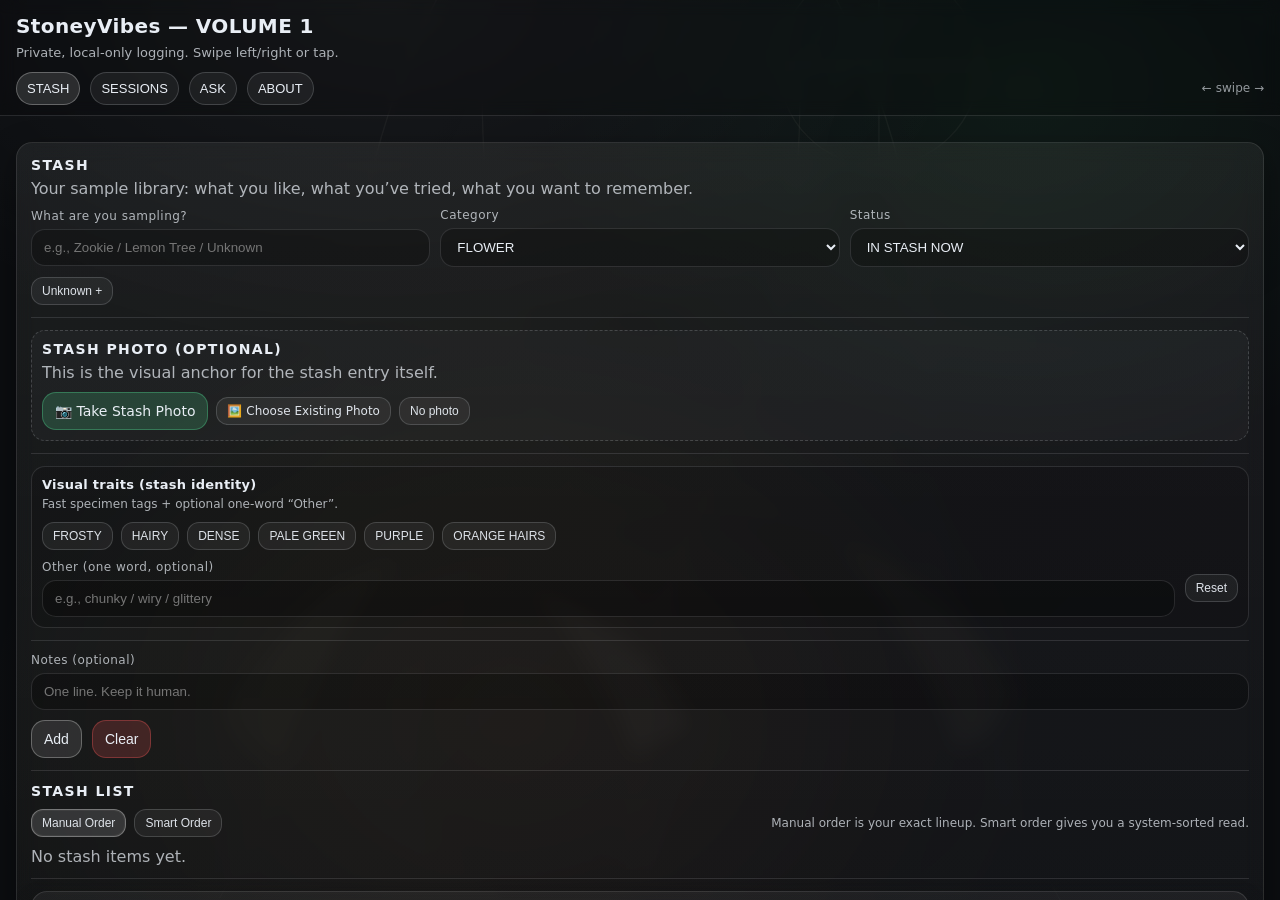
==== commit 04f3fb0c: "Add files via upload" ====
--- a/index.html
+++ b/index.html
@@ -1,518 +1,9582 @@
-<!doctype html>
-<html lang="en">
-<head>
-  <meta charset="utf-8" />
-  <meta name="viewport" content="width=device-width, initial-scale=1, viewport-fit=cover" />
-  <meta name="theme-color" content="#0b0d10" />
-  <meta name="description" content="Lifted States — a private, local-only instrument for observing how cannabis actually lands for you. No accounts. No tracking. No bullshit." />
-  <meta name="apple-mobile-web-app-capable" content="yes" />
-  <meta name="apple-mobile-web-app-status-bar-style" content="black-translucent" />
-  <meta name="apple-mobile-web-app-title" content="Lifted States" />
-  <meta name="mobile-web-app-capable" content="yes" />
-
-  <!-- Open Graph -->
-  <meta property="og:type" content="website" />
-  <meta property="og:title" content="Lifted States" />
-  <meta property="og:description" content="A private instrument for observing how cannabis actually lands for you. Local-only. Signal over noise." />
-  <meta property="og:image" content="og.svg" />
-
-  <title>Lifted States — Private cannabis observation instrument</title>
-
-  <link rel="icon" type="image/svg+xml" href="favicon.svg" />
-  <link rel="apple-touch-icon" href="icon-192.png" />
-  <link rel="manifest" href="manifest.webmanifest" />
-  <link rel="stylesheet" href="styles.css" />
-</head>
-<body>
-  <!-- Atmosphere layer: subtle, fixed, behind everything -->
-  <div class="atmosphere" aria-hidden="true">
-    <div class="atmosphere__aurora"></div>
-    <div class="atmosphere__grain"></div>
-  </div>
-
-  <div class="app">
-    <!-- ============ TOP BAR ============ -->
-    <header class="topbar">
-      <div class="topbar__brand">
-        <svg class="topbar__mark" viewBox="0 0 24 24" aria-hidden="true">
-          <circle cx="12" cy="12" r="9" fill="none" stroke="currentColor" stroke-width="1.25" opacity="0.4"/>
-          <circle cx="12" cy="12" r="5" fill="none" stroke="currentColor" stroke-width="1.25" opacity="0.7"/>
-          <circle cx="12" cy="12" r="1.5" fill="currentColor"/>
-        </svg>
-        <div class="topbar__title">Lifted States</div>
-      </div>
-      <button class="topbar__action" id="topbarMenuBtn" aria-label="Open menu" type="button">
-        <svg viewBox="0 0 24 24" aria-hidden="true"><circle cx="5" cy="12" r="1.5"/><circle cx="12" cy="12" r="1.5"/><circle cx="19" cy="12" r="1.5"/></svg>
-      </button>
-    </header>
-
-    <!-- ============ MAIN PAGES ============ -->
-    <main class="pages" id="pages">
-
-      <!-- ===== HOME ===== -->
-      <section class="page" data-page="home">
-        <div class="page__inner">
-
-          <div class="hero">
-            <p class="hero__eyebrow">Today</p>
-            <h1 class="hero__title" id="heroGreeting">Welcome.</h1>
-            <p class="hero__sub" id="heroSub">Your private instrument for observing how cannabis actually lands. No accounts. No tracking. Local only.</p>
-          </div>
-
-          <div class="stat-row">
-            <div class="stat">
-              <div class="stat__value" id="statStash">0</div>
-              <div class="stat__label">In stash</div>
-            </div>
-            <div class="stat">
-              <div class="stat__value" id="statSessions">0</div>
-              <div class="stat__label">Sessions logged</div>
-            </div>
-            <div class="stat">
-              <div class="stat__value" id="statSignals">0</div>
-              <div class="stat__label">Repeated signals</div>
-            </div>
-          </div>
-
-          <div class="next-card" id="nextCard">
-            <div class="next-card__head">
-              <span class="next-card__kicker">Next move</span>
-            </div>
-            <div class="next-card__title" id="nextTitle">Add your first sample.</div>
-            <div class="next-card__body" id="nextBody">Stash is your sample library. Start with whatever you have on hand. Photo optional, name optional — just begin.</div>
-            <div class="next-card__actions">
-              <button class="btn btn--primary" id="nextCtaPrimary" type="button">Add to Stash</button>
-              <button class="btn btn--ghost" id="nextCtaSecondary" type="button">Log a session</button>
-            </div>
-          </div>
-
-          <div class="section-head">
-            <h2 class="section-head__title">Pattern surface</h2>
-            <p class="section-head__sub">A pattern is only shown if it has repeated. One strong session is a story, not a signal.</p>
-          </div>
-
-          <div id="homePatterns" class="pattern-grid">
-            <!-- populated by JS -->
-          </div>
-
-          <div class="recent-card">
-            <div class="section-head">
-              <h2 class="section-head__title">Recent sessions</h2>
-            </div>
-            <div id="homeRecent" class="recent-list">
-              <div class="empty">No sessions yet. Log your first one when you're ready.</div>
-            </div>
-          </div>
-
-          <p class="foot-note">Everything stays on this device. Export when you want a copy. Nothing leaves unless you move it.</p>
-
-        </div>
-      </section>
-
-      <!-- ===== STASH ===== -->
-      <section class="page" data-page="stash">
-        <div class="page__inner">
-
-          <div class="page-head">
-            <h1 class="page-head__title">Stash</h1>
-            <p class="page-head__sub">Your sample library. What you have, what you've sampled, what's worth remembering.</p>
-          </div>
-
-          <div class="card">
-            <div class="card__head">
-              <h2 class="card__title">Add a sample</h2>
-            </div>
-
-            <div class="form-grid">
-              <label class="field">
-                <span class="field__label">Name</span>
-                <input id="stashName" class="input" type="text" placeholder="e.g., Zookies, Lemon Tree, Unknown" autocomplete="off" />
-              </label>
-
-              <label class="field">
-                <span class="field__label">Category</span>
-                <select id="stashCategory" class="input">
-                  <option value="FLOWER">Flower</option>
-                  <option value="VAPE">Vape</option>
-                  <option value="EDIBLE">Edible</option>
-                  <option value="CONCENTRATE">Concentrate</option>
-                  <option value="OTHER">Other</option>
-                </select>
-              </label>
-
-              <label class="field">
-                <span class="field__label">Status</span>
-                <select id="stashStatus" class="input">
-                  <option value="CURRENT">In stash now</option>
-                  <option value="SAMPLED">Sampled / archive</option>
-                </select>
-              </label>
-
-              <label class="field field--span">
-                <span class="field__label">Notes (optional)</span>
-                <input id="stashNotes" class="input" type="text" placeholder="One line. Keep it human." autocomplete="off" />
-              </label>
-            </div>
-
-            <div class="photo-row">
-              <label class="btn btn--ghost btn--with-icon">
-                <svg viewBox="0 0 24 24" aria-hidden="true"><path d="M4 7h3l2-3h6l2 3h3v12H4z" fill="none" stroke="currentColor" stroke-width="1.5" stroke-linejoin="round"/><circle cx="12" cy="13" r="3.5" fill="none" stroke="currentColor" stroke-width="1.5"/></svg>
-                Take photo
-                <input id="stashPhotoCameraInput" type="file" accept="image/*" capture="environment" hidden />
-              </label>
-              <label class="btn btn--ghost btn--with-icon">
-                <svg viewBox="0 0 24 24" aria-hidden="true"><rect x="4" y="5" width="16" height="14" rx="2" fill="none" stroke="currentColor" stroke-width="1.5"/><path d="M4 16l4-4 3 3 4-5 5 6" fill="none" stroke="currentColor" stroke-width="1.5" stroke-linejoin="round"/></svg>
-                Choose photo
-                <input id="stashPhotoLibraryInput" type="file" accept="image/*" hidden />
-              </label>
-              <button id="stashPhotoClear" class="btn btn--text" type="button">Clear</button>
-              <img id="stashPhotoThumb" class="thumb" alt="" />
-              <input id="stashPhotoDataUrl" type="hidden" value="" />
-            </div>
-
-            <div class="chip-section">
-              <div class="chip-section__label">Visual traits</div>
-              <div class="chip-row" id="stashVisualChips">
-                <button class="chip" data-stash-visual="FROSTY" type="button">Frosty</button>
-                <button class="chip" data-stash-visual="HAIRY" type="button">Hairy</button>
-                <button class="chip" data-stash-visual="DENSE" type="button">Dense</button>
-                <button class="chip" data-stash-visual="PALE_GREEN" type="button">Pale green</button>
-                <button class="chip" data-stash-visual="PURPLE" type="button">Purple</button>
-                <button class="chip" data-stash-visual="ORANGE_HAIRS" type="button">Orange hairs</button>
-              </div>
-            </div>
-
-            <div class="form-actions">
-              <button id="addStashBtn" class="btn btn--primary" type="button">Add to stash</button>
-              <button id="stashFormReset" class="btn btn--ghost" type="button">Reset</button>
-            </div>
-          </div>
-
-          <div class="card">
-            <div class="card__head card__head--with-control">
-              <h2 class="card__title">Your stash</h2>
-              <div class="seg" role="tablist" aria-label="Sort order">
-                <button class="seg__btn is-active" id="stashOrderManualBtn" type="button">Manual</button>
-                <button class="seg__btn" id="stashOrderSmartBtn" type="button">Smart</button>
-              </div>
-            </div>
-
-            <div id="stashList" class="stash-list">
-              <div class="empty">No stash items yet. Add one above to begin.</div>
-            </div>
-          </div>
-
-          <div id="stashDetail" class="card stash-detail" hidden>
-            <button id="stashDetailBackBtn" class="btn btn--ghost btn--small" type="button">← Back to lineup</button>
-            <div id="stashDetailBody"></div>
-          </div>
-
-        </div>
-      </section>
-
-      <!-- ===== LOG (SESSIONS) ===== -->
-      <section class="page" data-page="log">
-        <div class="page__inner">
-
-          <div class="page-head">
-            <h1 class="page-head__title">Log a session</h1>
-            <p class="page-head__sub">Capture what you tried and how it landed. Two minutes is enough.</p>
-          </div>
-
-          <!-- STEP 1: PICK -->
-          <div class="card">
-            <div class="card__step">Step 1 — What are you sampling?</div>
-            <div class="form-grid">
-              <label class="field">
-                <span class="field__label">From stash</span>
-                <select id="sessionStashLink" class="input">
-                  <option value="">— none —</option>
-                </select>
-              </label>
-              <label class="field">
-                <span class="field__label">Or type a name</span>
-                <input id="sessionTag" class="input" type="text" placeholder="If it's not in stash" autocomplete="off" />
-              </label>
-              <label class="field">
-                <span class="field__label">Mode</span>
-                <select id="sessionMode" class="input">
-                  <option value="FLOWER">Flower</option>
-                  <option value="VAPE">Vape</option>
-                  <option value="EDIBLE">Edible</option>
-                </select>
-              </label>
-              <label class="field">
-                <span class="field__label">Method / angle</span>
-                <input id="sessionModeNote" class="input" type="text" placeholder="e.g., two pulls, one bowl, slow build" autocomplete="off" />
-              </label>
-            </div>
-          </div>
-
-          <!-- STEP 2: VOICE NOTE -->
-          <div class="card">
-            <div class="card__step">Step 2 — Voice note <span class="card__step-meta">recommended</span></div>
-            <p class="muted">Hit record, say what you notice, hit stop. The transcript will auto-fill if your browser supports it.</p>
-
-            <div class="recorder-row">
-              <button id="recBtn" class="btn btn--primary btn--rec" type="button">
-                <span class="rec-dot"></span>
-                <span id="recBtnLabel">Start</span>
-              </button>
-              <button id="stopBtn" class="btn btn--ghost" type="button" disabled>Stop</button>
-              <span id="statusPill" class="status-pill">
-                <span class="status-pill__dot"></span>
-                <span id="statusText">Idle</span>
-              </span>
-            </div>
-
-            <div id="iphoneFallback" class="iphone-fallback" hidden>
-              <label class="btn btn--ghost btn--small btn--with-icon">
-                <svg viewBox="0 0 24 24" aria-hidden="true"><rect x="9" y="3" width="6" height="13" rx="3" fill="none" stroke="currentColor" stroke-width="1.5"/><path d="M5 11a7 7 0 0014 0M12 18v3" fill="none" stroke="currentColor" stroke-width="1.5" stroke-linecap="round"/></svg>
-                iOS fallback recorder
-                <input id="fileAudio" type="file" accept="audio/*" capture hidden />
-              </label>
-            </div>
-
-            <audio id="preview" controls hidden></audio>
-
-            <label class="field field--mt">
-              <span class="field__label">Transcript</span>
-              <textarea id="transcriptText" class="input input--textarea" rows="4" placeholder="Auto-fills while you talk if supported. You can also type or paste here."></textarea>
-            </label>
-          </div>
-
-          <!-- STEP 3: FEEL -->
-          <div class="card">
-            <div class="card__step">Step 3 — How did it land?</div>
-
-            <div class="rate-block">
-              <div class="rate-block__label">Run-it-again rating</div>
-              <div class="rate-row" id="rateRow"></div>
-              <input type="hidden" id="rateScore" value="" />
-            </div>
-
-            <div class="chip-section">
-              <div class="chip-section__label">Mood (before)</div>
-              <div class="chip-row" id="moodChips">
-                <button class="chip" data-mood="CALM" type="button">Calm</button>
-                <button class="chip" data-mood="FOCUSED" type="button">Focused</button>
-                <button class="chip" data-mood="WIRED" type="button">Wired</button>
-                <button class="chip" data-mood="HEAVY" type="button">Heavy</button>
-                <button class="chip" data-mood="SOCIAL" type="button">Social</button>
-                <button class="chip" data-mood="QUIET" type="button">Quiet</button>
-                <button class="chip" data-mood="FOGGY" type="button">Foggy</button>
-                <button class="chip" data-mood="MELLOW" type="button">Mellow</button>
-                <button class="chip" data-mood="NOT_GREAT" type="button">Not great</button>
-              </div>
-            </div>
-
-            <div class="chip-section">
-              <div class="chip-section__label">After — what landed?</div>
-              <div class="chip-row" id="effectChips">
-                <button class="chip chip--effect" data-effect="CALM" type="button">Calm</button>
-                <button class="chip chip--effect" data-effect="CLEAR" type="button">Clear</button>
-                <button class="chip chip--effect" data-effect="CREATIVE" type="button">Creative</button>
-                <button class="chip chip--effect" data-effect="FOCUS" type="button">Focused</button>
-                <button class="chip chip--effect" data-effect="SOCIAL" type="button">Social</button>
-                <button class="chip chip--effect" data-effect="SLEEPY" type="button">Sleepy</button>
-                <button class="chip chip--effect" data-effect="HEAVY" type="button">Heavy</button>
-                <button class="chip chip--effect" data-effect="ANXIOUS" type="button">Anxious</button>
-                <button class="chip chip--effect" data-effect="FOGGY" type="button">Foggy</button>
-              </div>
-            </div>
-
-            <div class="chip-section">
-              <div class="chip-section__label">Smell notes <span class="chip-section__meta">optional</span></div>
-              <div class="chip-row" id="smellChips">
-                <button class="chip" data-smell="SWEET" type="button">Sweet</button>
-                <button class="chip" data-smell="EARTHY" type="button">Earthy</button>
-                <button class="chip" data-smell="PINEY" type="button">Piney</button>
-                <button class="chip" data-smell="CITRUS" type="button">Citrus</button>
-                <button class="chip" data-smell="SPICY" type="button">Spicy</button>
-                <button class="chip" data-smell="GASSY" type="button">Gassy</button>
-                <button class="chip" data-smell="FUNKY" type="button">Funky</button>
-                <button class="chip" data-smell="SKUNKY" type="button">Skunky</button>
-              </div>
-            </div>
-          </div>
-
-          <!-- ADVANCED FOLD -->
-          <details class="advanced">
-            <summary class="advanced__summary">
-              <span>Advanced capture</span>
-              <span class="advanced__hint">sleep, terpenes, snapshot sliders</span>
-            </summary>
-            <div class="card card--advanced">
-              <label class="field">
-                <span class="field__label">Sleep last night (1 bad → 5 great)</span>
-                <div class="rate-row" id="sleepRow"></div>
-                <input type="hidden" id="sleepScore" value="" />
-              </label>
-
-              <div class="slider-block">
-                <div class="slider-block__head">
-                  <span>Calm ↔ Wired</span>
-                  <span id="snapshotCalmWiredValue" class="slider-block__value">Balanced</span>
-                </div>
-                <input id="snapshotCalmWired" class="slider" type="range" min="-5" max="5" step="1" value="0" />
-              </div>
-              <div class="slider-block">
-                <div class="slider-block__head">
-                  <span>Clear ↔ Foggy</span>
-                  <span id="snapshotClearFoggyValue" class="slider-block__value">Balanced</span>
-                </div>
-                <input id="snapshotClearFoggy" class="slider" type="range" min="-5" max="5" step="1" value="0" />
-              </div>
-              <div class="slider-block">
-                <div class="slider-block__head">
-                  <span>Social ↔ Solo</span>
-                  <span id="snapshotSocialSoloValue" class="slider-block__value">Balanced</span>
-                </div>
-                <input id="snapshotSocialSolo" class="slider" type="range" min="-5" max="5" step="1" value="0" />
-              </div>
-
-              <label class="field field--mt">
-                <span class="field__label">Free note</span>
-                <textarea id="sessionFreeNote" class="input input--textarea" rows="2" placeholder="Anything else worth remembering."></textarea>
-              </label>
-            </div>
-          </details>
-
-          <div class="form-actions form-actions--sticky">
-            <button id="saveSessionBtn" class="btn btn--primary btn--lg" type="button">Save session</button>
-            <button id="resetSessionBtn" class="btn btn--ghost" type="button">Reset</button>
-          </div>
-
-        </div>
-      </section>
-
-      <!-- ===== ASK ===== -->
-      <section class="page" data-page="ask">
-        <div class="page__inner">
-
-          <div class="page-head">
-            <h1 class="page-head__title">Ask</h1>
-            <p class="page-head__sub">Interrogate your own data. Patterns only show up when they repeat.</p>
-          </div>
-
-          <div class="card">
-            <label class="field">
-              <span class="field__label">Your question</span>
-              <input id="askInput" class="input" type="text" placeholder="What helps me sleep? What runs steady? Build me a calm blend." autocomplete="off" />
-            </label>
-
-            <div class="quick-row">
-              <button class="quick" data-quick="sleep" type="button">Sleep</button>
-              <button class="quick" data-quick="calm" type="button">Calm</button>
-              <button class="quick" data-quick="focus" type="button">Focus</button>
-              <button class="quick" data-quick="social" type="button">Social</button>
-              <button class="quick" data-quick="steady" type="button">Steady</button>
-              <button class="quick" data-quick="different" type="button">Different</button>
-            </div>
-
-            <div class="form-actions">
-              <button id="askBtn" class="btn btn--primary" type="button">Ask</button>
-            </div>
-          </div>
-
-          <div class="card">
-            <div class="card__head"><h2 class="card__title">Answer</h2></div>
-            <div id="askReply" class="answer muted">No question yet. Try one above.</div>
-          </div>
-
-          <div class="section-head">
-            <h2 class="section-head__title">Pattern surface</h2>
-            <p class="section-head__sub">Only patterns with at least two confirming sessions appear here.</p>
-          </div>
-
-          <div id="askPatterns" class="pattern-grid"></div>
-        </div>
-      </section>
-
-      <!-- ===== SETTINGS ===== -->
-      <section class="page" data-page="settings">
-        <div class="page__inner">
-
-          <div class="page-head">
-            <h1 class="page-head__title">About &amp; settings</h1>
-          </div>
-
-          <div class="card">
-            <h2 class="card__title">What this is</h2>
-            <p>Lifted States is a private observation instrument for experienced cannabis users. It helps you notice how different samples actually land for <em>you</em> — not what the label claims, not what anyone else says.</p>
-            <p>The rule of the system: <strong>a signal is only real if it survives time and repeats across different conditions.</strong> One strong session is a story. A signal is a story that keeps coming back.</p>
-          </div>
-
-          <div class="card">
-            <h2 class="card__title">Data &amp; privacy</h2>
-            <ul class="bullets">
-              <li>Everything stays on this device.</li>
-              <li>No accounts, no servers, no analytics, no tracking.</li>
-              <li>Photos and audio live in this browser's local storage.</li>
-              <li>Export gives you a JSON file you fully own.</li>
-              <li>Wipe removes everything from this device with no remainder.</li>
-            </ul>
-          </div>
-
-          <div class="card">
-            <h2 class="card__title">Your data</h2>
-            <div class="form-actions">
-              <button id="exportBtn" class="btn btn--primary" type="button">Export JSON</button>
-              <label class="btn btn--ghost">
-                Import JSON
-                <input id="importJsonInput" type="file" accept="application/json,.json" hidden />
-              </label>
-              <button id="wipeBtn" class="btn btn--danger" type="button">Wipe all data</button>
-            </div>
-            <p class="muted small">Export excludes raw audio (too large) but keeps all stash data and session metadata.</p>
-          </div>
-
-          <div class="card">
-            <h2 class="card__title">Session journal</h2>
-            <p class="muted">Every saved session, newest first.</p>
-            <div id="sessionJournal" class="journal">
-              <div class="empty">No sessions yet.</div>
-            </div>
-          </div>
-
-          <p class="version">Lifted States · v1.0 · session capture instrument</p>
-
-        </div>
-      </section>
-
-    </main>
-
-    <!-- ============ BOTTOM NAV ============ -->
-    <nav class="bottomnav" aria-label="Primary">
-      <button class="bottomnav__btn is-active" data-nav="home" type="button">
-        <svg viewBox="0 0 24 24" aria-hidden="true"><path d="M4 11l8-7 8 7v9a1 1 0 01-1 1h-4v-6h-6v6H5a1 1 0 01-1-1z" fill="none" stroke="currentColor" stroke-width="1.5" stroke-linejoin="round"/></svg>
-        <span>Home</span>
-      </button>
-      <button class="bottomnav__btn" data-nav="stash" type="button">
-        <svg viewBox="0 0 24 24" aria-hidden="true"><rect x="4" y="6" width="16" height="14" rx="2" fill="none" stroke="currentColor" stroke-width="1.5"/><path d="M4 10h16" stroke="currentColor" stroke-width="1.5"/></svg>
-        <span>Stash</span>
-      </button>
-      <button class="bottomnav__btn bottomnav__btn--center" data-nav="log" type="button">
-        <span class="bottomnav__plus">
-          <svg viewBox="0 0 24 24" aria-hidden="true"><path d="M12 6v12M6 12h12" stroke="currentColor" stroke-width="2" stroke-linecap="round"/></svg>
-        </span>
-        <span>Log</span>
-      </button>
-      <button class="bottomnav__btn" data-nav="ask" type="button">
-        <svg viewBox="0 0 24 24" aria-hidden="true"><circle cx="12" cy="12" r="9" fill="none" stroke="currentColor" stroke-width="1.5"/><path d="M9 9.5a3 3 0 116 0c0 1.5-1.5 2-2.2 2.7-.5.5-.8 1-.8 1.8M12 17h.01" fill="none" stroke="currentColor" stroke-width="1.5" stroke-linecap="round"/></svg>
-        <span>Ask</span>
-      </button>
-      <button class="bottomnav__btn" data-nav="settings" type="button">
-        <svg viewBox="0 0 24 24" aria-hidden="true"><circle cx="12" cy="12" r="3" fill="none" stroke="currentColor" stroke-width="1.5"/><path d="M12 3v2M12 19v2M3 12h2M19 12h2M5.6 5.6l1.4 1.4M17 17l1.4 1.4M5.6 18.4L7 17M17 7l1.4-1.4" stroke="currentColor" stroke-width="1.5" stroke-linecap="round"/></svg>
-        <span>More</span>
-      </button>
-    </nav>
-
-  </div>
-
-  <!-- Toast -->
-  <div id="toast" class="toast" role="status" aria-live="polite"></div>
-
-  <script src="app.js" defer></script>
-</body>
-</html>
+<!doctype html>
+<html lang="en">
+<head>
+  <meta charset="utf-8" />
+  <meta name="viewport" content="width=device-width, initial-scale=1" />
+  <title>StoneyVibes — VOLUME 1</title>
+  <style>
+    :root{
+      --bg:#0b0d10;
+      --panel:rgba(255,255,255,0.04);
+      --panel2:rgba(255,255,255,0.06);
+      --text:#e9eef5;
+      --muted:rgba(233,238,245,0.72);
+      --border:rgba(233,238,245,0.12);
+      --border2:rgba(233,238,245,0.18);
+      --shadow:0 10px 30px rgba(0,0,0,0.35);
+      --radius:16px;
+      --danger:rgba(255,90,90,0.18);
+      --dangerB:rgba(255,90,90,0.32);
+      --ok:rgba(90,255,170,0.16);
+      --okB:rgba(90,255,170,0.28);
+      --terp-myrcene:168,112,255;
+      --terp-caryophyllene:255,124,58;
+      --terp-limonene:255,214,74;
+      --terp-pinene:78,214,120;
+      --terp-linalool:144,188,255;
+      --terp-terpinolene:84,234,186;
+      --terp-neutral:255,255,255;
+    }
+
+    *{ box-sizing:border-box; }
+    body{
+      margin:0;
+      font-family:-apple-system, system-ui, Segoe UI, Roboto, Arial, sans-serif;
+      background:
+        radial-gradient(1000px 600px at 30% 0%, rgba(255,255,255,0.06), transparent 60%),
+        radial-gradient(900px 700px at 80% 10%, rgba(90,255,170,0.06), transparent 55%),
+        radial-gradient(900px 700px at 40% 80%, rgba(255,180,90,0.05), transparent 60%),
+        var(--bg);
+      color:var(--text);
+      overflow:hidden;
+    }
+
+    .shell{
+      height:100svh;
+      overflow:hidden;
+      display:flex;
+      flex-direction:column;
+    }
+
+    header{
+      padding:14px 16px 10px 16px;
+      border-bottom:1px solid var(--border);
+      background:rgba(0,0,0,0.18);
+      backdrop-filter: blur(8px);
+    }
+
+    .title{
+      margin:0;
+      font-size:20px;
+      letter-spacing:0.02em;
+    }
+
+    .sub{
+      margin:6px 0 0 0;
+      font-size:13px;
+      color:var(--muted);
+      line-height:1.35;
+    }
+
+    .nav{
+      display:flex;
+      gap:10px;
+      flex-wrap:wrap;
+      margin-top:10px;
+      align-items:center;
+    }
+
+    .tab{
+      border:1px solid var(--border2);
+      background:rgba(255,255,255,0.06);
+      color:var(--text);
+      padding:8px 10px;
+      border-radius:999px;
+      font-size:13px;
+      cursor:pointer;
+      user-select:none;
+      -webkit-tap-highlight-color: transparent;
+    }
+    .tab.active{
+      background:rgba(255,255,255,0.12);
+      border-color:rgba(255,255,255,0.28);
+    }
+
+    .hint{
+      margin-left:auto;
+      font-size:12px;
+      color:var(--muted);
+      opacity:0.85;
+      white-space:nowrap;
+    }
+
+    .pages{
+      flex:1;
+      display:flex;
+      overflow-x:auto;
+      scroll-snap-type:x mandatory;
+      scroll-behavior:smooth;
+      -webkit-overflow-scrolling:touch;
+    }
+    .page{
+      scroll-snap-align:start;
+      min-width:100%;
+      height:100%;
+      overflow-y:auto;
+      overflow-x:hidden;
+      padding:14px 16px 24px 16px;
+    }
+
+    .card{
+      border:1px solid var(--border);
+      background:linear-gradient(180deg, rgba(255,255,255,0.03), rgba(255,255,255,0.02));
+      border-radius:var(--radius);
+      padding:14px;
+      box-shadow:var(--shadow);
+      margin:12px 0;
+    }
+    .card h2{
+      margin:0 0 6px 0;
+      font-size:14px;
+      letter-spacing:0.10em;
+    }
+    .muted{ color:var(--muted); }
+
+    .row{
+      display:flex;
+      flex-wrap:wrap;
+      gap:10px;
+      align-items:center;
+    }
+    .between{ justify-content:space-between; }
+    .topgap{ margin-top:10px; }
+
+    .divider{ height:1px; background:var(--border); margin:12px 0; }
+
+    .btn{
+      border:1px solid var(--border2);
+      background:rgba(255,255,255,0.06);
+      color:var(--text);
+      border-radius:14px;
+      padding:10px 12px;
+      cursor:pointer;
+      font-size:14px;
+      user-select:none;
+      -webkit-tap-highlight-color: transparent;
+    }
+    .btn:disabled{ opacity:0.5; cursor:not-allowed; }
+    .btnPrimary{
+      border-color:rgba(255,255,255,0.28);
+      background:rgba(255,255,255,0.10);
+    }
+    .btnDanger{
+      border-color:var(--dangerB);
+      background:var(--danger);
+    }
+    .btnOk{
+      border-color:var(--okB);
+      background:var(--ok);
+    }
+    .btnTiny{
+      padding:6px 10px;
+      border-radius:12px;
+      font-size:12px;
+      opacity:0.95;
+    }
+    #stashDetailBackBtn{
+      width:100%;
+      padding:14px 18px;
+      border-radius:16px;
+      font-size:15px;
+      font-weight:800;
+      letter-spacing:0.08em;
+      text-transform:uppercase;
+      border-color:rgba(255,255,255,0.42);
+      background:linear-gradient(180deg, rgba(255,255,255,0.18), rgba(255,255,255,0.10));
+      box-shadow:0 10px 24px rgba(0,0,0,0.24), 0 0 0 1px rgba(255,255,255,0.05) inset;
+    }
+    .stashDetailTopBar{
+      position:sticky;
+      top:0;
+      z-index:6;
+      padding-top:8px;
+      padding-bottom:8px;
+      background:linear-gradient(180deg, rgba(11,13,16,0.96), rgba(11,13,16,0.78));
+      backdrop-filter:blur(8px);
+    }
+    .chip.active{
+      color:#fff;
+      border-color:rgba(255,255,255,0.78);
+      background:rgba(255,255,255,0.26);
+      box-shadow:0 0 0 1px rgba(255,255,255,0.10) inset, 0 10px 22px rgba(0,0,0,0.28), 0 0 0 2px rgba(255,255,255,0.04);
+      transform:translateY(-1px);
+      text-shadow:0 1px 0 rgba(0,0,0,0.22);
+    }
+    .chip[data-smell="PINEY"].active{ background:rgba(78,214,120,0.40); border-color:rgba(78,214,120,0.94); box-shadow:0 0 0 1px rgba(78,214,120,0.24) inset, 0 0 24px rgba(78,214,120,0.30); }
+    .chip[data-smell="CITRUS"].active{ background:rgba(255,214,74,0.42); border-color:rgba(255,214,74,0.96); box-shadow:0 0 0 1px rgba(255,214,74,0.22) inset, 0 0 24px rgba(255,214,74,0.28); }
+    .chip[data-smell="SPICY"].active{ background:rgba(255,84,72,0.46); border-color:rgba(255,96,84,0.98); box-shadow:0 0 0 1px rgba(255,96,84,0.24) inset, 0 0 26px rgba(255,84,72,0.34); }
+    .chip[data-smell="PEPPERY"].active{ background:rgba(255,148,64,0.44); border-color:rgba(255,162,82,0.96); box-shadow:0 0 0 1px rgba(255,162,82,0.24) inset, 0 0 24px rgba(255,148,64,0.30); }
+    .chip[data-smell="EARTHY"].active{ background:rgba(198,170,116,0.38); border-color:rgba(214,186,126,0.90); box-shadow:0 0 0 1px rgba(214,186,126,0.22) inset, 0 0 22px rgba(198,170,116,0.26); }
+    .chip[data-smell="SWEET"].active{ background:rgba(224,132,214,0.40); border-color:rgba(224,132,214,0.90); box-shadow:0 0 0 1px rgba(224,132,214,0.22) inset, 0 0 24px rgba(224,132,214,0.28); }
+    .chip[data-smell="GASSY"].active{ background:rgba(90,205,255,0.40); border-color:rgba(90,205,255,0.92); box-shadow:0 0 0 1px rgba(90,205,255,0.22) inset, 0 0 24px rgba(90,205,255,0.28); }
+    .chip[data-smell="FUNKY"].active{ background:rgba(196,108,255,0.40); border-color:rgba(196,108,255,0.92); box-shadow:0 0 0 1px rgba(196,108,255,0.22) inset, 0 0 24px rgba(196,108,255,0.28); }
+    .chip[data-smell="SKUNKY"].active{ background:rgba(170,224,92,0.40); border-color:rgba(170,224,92,0.92); box-shadow:0 0 0 1px rgba(170,224,92,0.22) inset, 0 0 24px rgba(170,224,92,0.26); }
+    .chip[data-visual="PURPLE"].active{ background:rgba(168,112,255,0.40); border-color:rgba(168,112,255,0.92); box-shadow:0 0 0 1px rgba(168,112,255,0.22) inset, 0 0 24px rgba(168,112,255,0.28); }
+    .chip[data-visual="PALE_GREEN"].active{ background:rgba(168,255,132,0.44); border-color:rgba(168,255,132,0.96); box-shadow:0 0 0 1px rgba(168,255,132,0.24) inset, 0 0 24px rgba(168,255,132,0.30); }
+    .chip[data-visual="BRIGHT_GREEN"].active{ background:rgba(78,234,120,0.44); border-color:rgba(78,234,120,0.96); box-shadow:0 0 0 1px rgba(78,234,120,0.24) inset, 0 0 24px rgba(78,234,120,0.30); }
+    .chip[data-visual="DARK_GREEN"].active{ background:rgba(44,158,88,0.44); border-color:rgba(44,190,98,0.96); box-shadow:0 0 0 1px rgba(44,190,98,0.24) inset, 0 0 24px rgba(44,190,98,0.28); }
+    .chip[data-visual="ORANGE_HAIRS"].active{ background:rgba(255,124,58,0.40); border-color:rgba(255,124,58,0.92); box-shadow:0 0 0 1px rgba(255,124,58,0.22) inset, 0 0 24px rgba(255,124,58,0.26); }
+
+    .field{
+      display:flex;
+      flex-direction:column;
+      gap:6px;
+      flex:1;
+      min-width:220px;
+    }
+    .label{
+      font-size:12px;
+      color:var(--muted);
+      letter-spacing:0.04em;
+    }
+    textarea.input{
+      resize:vertical;
+      min-height:96px;
+      font-family:inherit;
+    }
+
+    .input, .select{
+      width:100%;
+      border:1px solid var(--border);
+      background:rgba(0,0,0,0.25);
+      color:var(--text);
+      padding:10px 12px;
+      border-radius:14px;
+      outline:none;
+    }
+    .input:focus, .select:focus{
+      border-color:rgba(255,255,255,0.28);
+    }
+
+    .pill{
+      padding:8px 10px;
+      border:1px solid var(--border);
+      background:rgba(255,255,255,0.04);
+      border-radius:999px;
+      color:var(--muted);
+      font-size:13px;
+      display:inline-flex;
+      align-items:center;
+      gap:8px;
+    }
+    .okDot, .recDot{
+      width:8px; height:8px; border-radius:50%;
+      display:inline-block;
+      background:rgba(233,238,245,0.35);
+    }
+    .recDot{
+      background:rgba(255,90,90,0.85);
+      box-shadow:0 0 0 3px rgba(255,90,90,0.18);
+    }
+
+    .grid2{
+      display:grid;
+      grid-template-columns: 1fr;
+      gap:10px;
+    }
+    @media (min-width: 820px){
+      .grid2{ grid-template-columns: 1fr 1fr; }
+    }
+
+    .list{
+      display:flex;
+      flex-direction:column;
+      gap:10px;
+      margin-top:10px;
+    }
+    .item{
+      border:1px solid var(--border);
+      background:rgba(0,0,0,0.18);
+      border-radius:14px;
+      padding:10px;
+    }
+    .itemHead{
+      display:flex;
+      gap:10px;
+      align-items:flex-start;
+      justify-content:space-between;
+    }
+    .itemTitle{
+      font-weight:600;
+      font-size:14px;
+      margin:0;
+      line-height:1.25;
+    }
+    .itemMeta{
+      font-size:12px;
+      color:var(--muted);
+      margin:2px 0 0 0;
+      line-height:1.35;
+      white-space:pre-wrap;
+    }
+    .itemBtns{
+      display:flex;
+      flex-wrap:wrap;
+      gap:8px;
+      justify-content:flex-end;
+    }
+    audio{ width:100%; }
+
+    .notice{
+      border:1px dashed var(--border2);
+      background:rgba(255,255,255,0.04);
+      border-radius:14px;
+      padding:10px 12px;
+      font-size:12px;
+      color:var(--muted);
+      line-height:1.45;
+    }
+
+    .ratingRow{ display:flex; flex-wrap:wrap; gap:8px; }
+    .rateBtn{ min-width:44px; text-align:center; }
+
+    .photoBox{
+      border:1px dashed var(--border2);
+      border-radius:14px;
+      padding:10px;
+      background:rgba(255,255,255,0.03);
+    }
+    .thumb{
+      width:100%;
+      max-height:240px;
+      object-fit:cover;
+      border-radius:12px;
+      display:none;
+      margin-top:10px;
+      border:1px solid var(--border);
+    }
+
+    .terpRow{
+      border:1px solid var(--border);
+      border-radius:14px;
+      padding:10px;
+      background:rgba(0,0,0,0.12);
+    }
+    .terpTop{
+      display:flex;
+      gap:10px;
+      justify-content:space-between;
+      align-items:flex-start;
+    }
+    .terpName{
+      font-weight:700;
+      letter-spacing:0.02em;
+      margin:0;
+      font-size:13px;
+    }
+    .terpHint{
+      margin:4px 0 0 0;
+      font-size:12px;
+      color:var(--muted);
+      line-height:1.35;
+    }
+    .scale{
+      display:flex;
+      flex-wrap:wrap;
+      gap:8px;
+      margin-top:10px;
+    }
+    .scale label{
+      display:inline-flex;
+      gap:8px;
+      align-items:center;
+      border:1px solid var(--border2);
+      background:rgba(255,255,255,0.06);
+      padding:8px 10px;
+      border-radius:12px;
+      cursor:pointer;
+      user-select:none;
+      font-size:12px;
+    }
+
+    .miniTags{
+      display:flex;
+      flex-wrap:wrap;
+      gap:6px;
+      margin-top:8px;
+    }
+    .miniTag{
+      display:inline-flex;
+      align-items:center;
+      border:1px solid var(--border2);
+      background:rgba(255,255,255,0.06);
+      color:var(--muted);
+      padding:4px 8px;
+      border-radius:999px;
+      font-size:11px;
+      line-height:1.2;
+      letter-spacing:0.02em;
+    }
+
+    .aboutList{
+      margin:0;
+      padding-left:18px;
+      color:var(--muted);
+      line-height:1.5;
+      font-size:13px;
+    }
+    .aboutList li + li{
+      margin-top:8px;
+    }
+    .aboutFooter{
+      margin-top:12px;
+      font-size:12px;
+      color:var(--muted);
+      opacity:0.9;
+      letter-spacing:0.04em;
+    }
+
+    .playerWrap{
+      border:1px solid var(--border);
+      background:rgba(255,255,255,0.03);
+      border-radius:14px;
+      padding:10px;
+    }
+    .playerTop{
+      display:flex;
+      align-items:center;
+      gap:10px;
+      justify-content:space-between;
+    }
+    .playerLeft{
+      display:flex;
+      align-items:center;
+      gap:8px;
+      min-width:0;
+      flex:1;
+    }
+    .playerLabel{
+      font-size:12px;
+      color:var(--muted);
+      letter-spacing:0.04em;
+      white-space:nowrap;
+    }
+    .playerBtn{
+      min-width:84px;
+    }
+    .playerTime{
+      font-size:12px;
+      color:var(--muted);
+      font-variant-numeric: tabular-nums;
+      white-space:nowrap;
+    }
+    .playerRange{
+      width:100%;
+      margin-top:10px;
+    }
+    .playerCanvas{
+      display:block;
+      width:100%;
+      height:54px;
+      margin-top:10px;
+      border:1px solid var(--border);
+      border-radius:12px;
+      background:rgba(0,0,0,0.18);
+    }
+    .srOnlyAudio{
+      position:absolute;
+      opacity:0;
+      pointer-events:none;
+      width:1px;
+      height:1px;
+    }
+
+    .fpWrap{
+      margin-top:10px;
+      border:1px solid var(--border);
+      background:rgba(255,255,255,0.03);
+      border-radius:12px;
+      padding:8px;
+    }
+    .fpGrid{
+      display:grid;
+      grid-template-columns: repeat(2, minmax(0, 1fr));
+      gap:8px 10px;
+    }
+    @media (min-width: 720px){
+      .fpGrid{
+        grid-template-columns: repeat(3, minmax(0, 1fr));
+      }
+    }
+    .fpCell{
+      min-width:0;
+    }
+    .fpLabel{
+      font-size:10px;
+      color:var(--muted);
+      letter-spacing:0.08em;
+      margin-bottom:4px;
+    }
+    .fpBars{
+      display:flex;
+      gap:3px;
+      align-items:center;
+    }
+    .fpBar{
+      flex:1;
+      height:8px;
+      border-radius:999px;
+      border:1px solid var(--border);
+      background:rgba(255,255,255,0.08);
+    }
+    .fpBar.on{
+      background:rgba(90,255,170,0.55);
+      border-color:rgba(90,255,170,0.38);
+    }
+
+    .signalWrap{
+      display:flex;
+      flex-wrap:wrap;
+      gap:6px;
+      margin-top:10px;
+    }
+    .signalBadge{
+      display:inline-flex;
+      align-items:center;
+      border:1px solid var(--border2);
+      background:rgba(255,255,255,0.06);
+      color:var(--muted);
+      padding:5px 8px;
+      border-radius:999px;
+      font-size:11px;
+      line-height:1.2;
+      letter-spacing:0.03em;
+    }
+    .signalBadge.ok{
+      border-color:rgba(90,255,170,0.30);
+      background:rgba(90,255,170,0.10);
+      color:var(--text);
+    }
+    .signalBadge.warn{
+      border-color:rgba(255,180,90,0.34);
+      background:rgba(255,180,90,0.12);
+      color:var(--text);
+    }
+    .signalBadge.hot{
+      border-color:rgba(255,90,90,0.34);
+      background:rgba(255,90,90,0.12);
+      color:var(--text);
+    }
+
+    .stashRow{
+      display:flex;
+      gap:10px;
+      align-items:flex-start;
+    }
+    .stashThumbWrap{
+      flex:0 0 78px;
+      width:78px;
+      height:78px;
+    }
+    .stashThumb{
+      width:78px;
+      height:78px;
+      border-radius:12px;
+      object-fit:cover;
+      border:1px solid var(--border);
+      display:block;
+      background:rgba(255,255,255,0.04);
+    }
+    .stashThumbPlaceholder{
+      width:78px;
+      height:78px;
+      border-radius:12px;
+      border:1px solid var(--border);
+      background:
+        linear-gradient(135deg, rgba(255,255,255,0.05), rgba(255,255,255,0.02));
+      display:flex;
+      align-items:center;
+      justify-content:center;
+      color:var(--muted);
+      font-size:11px;
+      text-align:center;
+      padding:6px;
+      line-height:1.15;
+    }
+    .stashBody{
+      min-width:0;
+      flex:1;
+      cursor:pointer;
+    }
+    .stashBody:active{
+      opacity:0.9;
+    }
+
+    .stashSection{
+      margin-top:14px;
+    }
+    .stashSectionHead{
+      display:flex;
+      align-items:center;
+      justify-content:space-between;
+      gap:10px;
+      margin-bottom:8px;
+    }
+    .stashSectionTitle{
+      margin:0;
+      font-size:12px;
+      letter-spacing:0.14em;
+      text-transform:uppercase;
+      color:var(--muted);
+    }
+    .stashSectionCount{
+      font-size:11px;
+      color:var(--muted);
+      letter-spacing:0.06em;
+      text-transform:uppercase;
+    }
+    .stashCardControls{
+      display:flex;
+      flex-direction:column;
+      gap:6px;
+      align-items:flex-end;
+      justify-content:center;
+      flex:0 0 auto;
+    }
+    .stashMiniBtn{
+      min-width:36px;
+      padding:5px 8px;
+      font-size:11px;
+      border-radius:10px;
+    }
+    .stashDeleteBtn{
+      padding:5px 8px;
+      font-size:11px;
+      border-radius:10px;
+    }
+    .statusCurrent{
+      border-color:rgba(90,255,170,0.34);
+      background:rgba(90,255,170,0.12);
+    }
+    .statusSampled{
+      border-color:rgba(255,214,74,0.28);
+      background:rgba(255,214,74,0.10);
+    }
+
+    .stashDetail{
+      display:none;
+      margin-top:12px;
+    }
+    .stashDetail.active{
+      display:block;
+    }
+    .stashDetailHero{
+      width:100%;
+      max-height:280px;
+      object-fit:cover;
+      border-radius:14px;
+      border:1px solid var(--border);
+      display:block;
+      background:rgba(255,255,255,0.04);
+    }
+    .stashDetailPlaceholder{
+      width:100%;
+      min-height:180px;
+      border-radius:14px;
+      border:1px solid var(--border);
+      background:
+        linear-gradient(135deg, rgba(255,255,255,0.05), rgba(255,255,255,0.02));
+      display:flex;
+      align-items:center;
+      justify-content:center;
+      color:var(--muted);
+      font-size:13px;
+      text-align:center;
+      padding:18px;
+    }
+    .stashStats{
+      display:flex;
+      flex-wrap:wrap;
+      gap:8px;
+      margin-top:10px;
+    }
+    .stashStat{
+      display:inline-flex;
+      align-items:center;
+      border:1px solid var(--border2);
+      background:rgba(255,255,255,0.06);
+      color:var(--muted);
+      padding:6px 10px;
+      border-radius:999px;
+      font-size:12px;
+      line-height:1.2;
+    }
+    .linkedSessionCard{
+      border:1px solid var(--border);
+      background:rgba(255,255,255,0.03);
+      border-radius:12px;
+      padding:10px;
+      margin-top:10px;
+    }
+    .linkedSessionTitle{
+      margin:0;
+      font-size:13px;
+      font-weight:700;
+      color:var(--text);
+    }
+    .linkedSessionMeta{
+      margin:4px 0 0 0;
+      font-size:12px;
+      line-height:1.35;
+      color:var(--muted);
+      white-space:pre-wrap;
+    }
+
+    .askPromptGrid{
+      display:flex;
+      flex-wrap:wrap;
+      gap:8px;
+      margin-top:10px;
+    }
+    .askQuick{
+      transition:background .16s ease, border-color .16s ease, box-shadow .16s ease, transform .16s ease, color .16s ease;
+    }
+    .askQuickBlend{
+      padding:12px 18px;
+      border-radius:16px;
+      font-size:15px;
+      font-weight:700;
+      letter-spacing:0.08em;
+      text-transform:uppercase;
+      min-width:138px;
+      border-color:rgba(255,214,74,0.34);
+      background:linear-gradient(180deg, rgba(255,214,74,0.16), rgba(255,170,70,0.12));
+      box-shadow:0 0 0 1px rgba(255,214,74,0.08) inset, 0 10px 24px rgba(0,0,0,0.18);
+    }
+    .askQuickBlend:hover{
+      border-color:rgba(255,214,74,0.52);
+      box-shadow:0 0 0 1px rgba(255,214,74,0.12) inset, 0 12px 28px rgba(0,0,0,0.22), 0 0 18px rgba(255,190,74,0.12);
+    }
+    .askQuickBlend.active{
+      color:#fff;
+      border-color:rgba(255,214,74,0.98);
+      background:linear-gradient(180deg, rgba(255,214,74,0.36), rgba(255,170,70,0.26));
+      box-shadow:0 0 0 1px rgba(255,214,74,0.18) inset, 0 0 0 2px rgba(255,214,74,0.10), 0 0 28px rgba(255,190,74,0.28);
+    }
+    .askQuick.active{
+      color:#fff;
+      border-color:rgba(255,214,74,0.96);
+      background:linear-gradient(180deg, rgba(255,214,74,0.30), rgba(255,170,70,0.22));
+      box-shadow:0 0 0 1px rgba(255,214,74,0.16) inset, 0 0 0 2px rgba(255,214,74,0.08), 0 0 24px rgba(255,190,74,0.24);
+      transform:translateY(-1px);
+      text-shadow:0 1px 0 rgba(0,0,0,0.24);
+    }
+    .askQuick:active{
+      transform:translateY(0);
+    }
+    .askBlendZone{
+      border:1px solid rgba(255,255,255,0.14);
+      border-radius:16px;
+      padding:12px;
+      background:linear-gradient(180deg, rgba(255,255,255,0.07), rgba(255,255,255,0.035));
+      box-shadow:0 10px 24px rgba(0,0,0,0.18);
+    }
+    .askBlendZoneLabel{
+      margin:0 0 8px 0;
+      font-size:10px;
+      letter-spacing:0.14em;
+      text-transform:uppercase;
+      color:var(--muted);
+    }
+    .askQuickBlendStandalone{
+      display:block;
+      width:100%;
+      min-height:60px;
+      border-radius:18px;
+      font-size:18px;
+      font-weight:800;
+      letter-spacing:0.02em;
+      border-color:rgba(255,214,74,0.48);
+      color:#fff7da;
+      background:
+        linear-gradient(90deg,
+          rgba(255,214,74,0.30) 0%,
+          rgba(255,182,74,0.18) 20%,
+          rgba(255,156,68,0.12) 50%,
+          rgba(255,182,74,0.18) 80%,
+          rgba(255,214,74,0.30) 100%);
+      box-shadow:
+        0 0 0 1px rgba(255,214,74,0.12) inset,
+        0 10px 24px rgba(0,0,0,0.18),
+        0 0 26px rgba(255,190,74,0.12);
+    }
+    .askQuickBlendStandalone:hover{
+      transform:translateY(-1px);
+      box-shadow:
+        0 0 0 1px rgba(255,214,74,0.14) inset,
+        0 12px 28px rgba(0,0,0,0.22),
+        0 0 30px rgba(255,190,74,0.14);
+    }
+    .askQuickBlendStandalone.active{
+      border-color:rgba(255,214,74,0.96);
+      background:
+        linear-gradient(90deg,
+          rgba(255,224,110,0.42) 0%,
+          rgba(255,190,88,0.28) 22%,
+          rgba(255,160,72,0.18) 50%,
+          rgba(255,190,88,0.28) 78%,
+          rgba(255,224,110,0.42) 100%);
+      box-shadow:
+        0 0 0 1px rgba(255,214,74,0.20) inset,
+        0 0 0 2px rgba(255,214,74,0.08),
+        0 12px 30px rgba(0,0,0,0.24),
+        0 0 30px rgba(255,190,74,0.22);
+    }
+    .askBlendZoneHint{
+      margin:8px 0 0 0;
+      font-size:12px;
+      line-height:1.4;
+      color:var(--muted);
+    }
+    .askReply{
+      white-space:pre-wrap;
+      line-height:1.45;
+      font-size:14px;
+      color:var(--text);
+    }
+    .askSuggestionMount{
+      margin-top:12px;
+      display:none;
+      grid-template-columns:1fr;
+      gap:12px;
+    }
+    .askSuggestionCard{
+      position:relative;
+      display:grid;
+      grid-template-columns:92px minmax(0,1fr);
+      gap:12px;
+      align-items:start;
+      min-width:0;
+      border:1px solid rgba(255,255,255,0.18);
+      border-radius:16px;
+      padding:12px;
+      background:linear-gradient(180deg, rgba(255,255,255,0.08), rgba(255,255,255,0.045));
+      box-shadow:0 10px 24px rgba(0,0,0,0.22);
+    }
+    .askSuggestionThumb,
+    .askSuggestionPlaceholder{
+      width:92px;
+      height:92px;
+      border-radius:14px;
+      overflow:hidden;
+      border:1px solid rgba(255,255,255,0.14);
+      background:rgba(255,255,255,0.04);
+    }
+    .askSuggestionThumb{
+      object-fit:cover;
+      display:block;
+    }
+    .askSuggestionPlaceholder{
+      display:flex;
+      align-items:center;
+      justify-content:center;
+      text-align:center;
+      padding:8px;
+      font-size:10px;
+      letter-spacing:0.10em;
+      color:var(--muted);
+    }
+    .askSuggestionKicker{
+      margin:0 0 4px 0;
+      font-size:10px;
+      letter-spacing:0.14em;
+      text-transform:uppercase;
+      color:var(--muted);
+    }
+    .askSuggestionName{
+      margin:0;
+      font-size:18px;
+      line-height:1.15;
+      color:var(--text);
+    }
+    .askSuggestionReason{
+      margin:8px 0 0 0;
+      font-size:13px;
+      line-height:1.45;
+      color:var(--muted);
+    }
+    .askSuggestionActions{
+      display:flex;
+      flex-wrap:wrap;
+      gap:8px;
+      margin-top:10px;
+    }
+    .askBlendCard{
+      position:relative;
+      border:1px solid rgba(255,255,255,0.18);
+      border-radius:16px;
+      padding:12px;
+      background:linear-gradient(180deg, rgba(255,255,255,0.08), rgba(255,255,255,0.045));
+      box-shadow:0 10px 24px rgba(0,0,0,0.22);
+    }
+    .askBlendTop{
+      display:flex;
+      align-items:center;
+      justify-content:space-between;
+      gap:12px;
+      margin-bottom:10px;
+    }
+    .askBlendMeta{
+      font-size:11px;
+      letter-spacing:0.10em;
+      text-transform:uppercase;
+      color:var(--muted);
+    }
+    .askBlendGrid{
+      display:grid;
+      grid-template-columns:minmax(0,1fr) auto minmax(0,1fr);
+      gap:10px;
+      align-items:stretch;
+    }
+    .askBlendPlus{
+      display:flex;
+      align-items:center;
+      justify-content:center;
+      font-size:28px;
+      line-height:1;
+      color:rgba(255,255,255,0.58);
+      padding:0 2px;
+    }
+    .askBlendItem{
+      display:grid;
+      grid-template-columns:74px minmax(0,1fr);
+      gap:10px;
+      align-items:start;
+      min-width:0;
+      border:1px solid rgba(255,255,255,0.12);
+      border-radius:14px;
+      padding:10px;
+      background:rgba(255,255,255,0.04);
+    }
+    .askBlendThumb,
+    .askBlendPlaceholder{
+      width:74px;
+      height:74px;
+      border-radius:12px;
+      overflow:hidden;
+      border:1px solid rgba(255,255,255,0.14);
+      background:rgba(255,255,255,0.04);
+    }
+    .askBlendThumb{
+      object-fit:cover;
+      display:block;
+    }
+    .askBlendPlaceholder{
+      display:flex;
+      align-items:center;
+      justify-content:center;
+      text-align:center;
+      padding:8px;
+      font-size:10px;
+      letter-spacing:0.10em;
+      color:var(--muted);
+    }
+    .askBlendPartName{
+      margin:0;
+      font-size:15px;
+      line-height:1.2;
+      color:var(--text);
+    }
+    .askBlendPartMeta{
+      margin:6px 0 0 0;
+      font-size:12px;
+      line-height:1.4;
+      color:var(--muted);
+      white-space:pre-wrap;
+    }
+    .askBlendReason{
+      margin:10px 0 0 0;
+      font-size:13px;
+      line-height:1.45;
+      color:var(--muted);
+    }
+    .askBlendActions{
+      display:flex;
+      flex-wrap:wrap;
+      gap:8px;
+      margin-top:10px;
+    }
+
+    .askBlendBarWrap{
+      margin-top:12px;
+    }
+    .askBlendBar{
+      position:relative;
+      display:flex;
+      width:100%;
+      height:16px;
+      border-radius:999px;
+      overflow:hidden;
+      border:1px solid rgba(255,255,255,0.18);
+      background:rgba(255,255,255,0.05);
+      box-shadow:inset 0 1px 0 rgba(255,255,255,0.05);
+    }
+    .askBlendSeg{
+      position:relative;
+      height:100%;
+      min-width:10px;
+    }
+    .askBlendSeg::after{
+      content:"";
+      position:absolute;
+      inset:0;
+      background:linear-gradient(180deg, rgba(255,255,255,0.14), rgba(255,255,255,0.02));
+      pointer-events:none;
+    }
+    .askBlendSeg + .askBlendSeg{
+      border-left:2px solid rgba(11,13,16,0.72);
+      box-shadow:-1px 0 0 rgba(255,255,255,0.12);
+    }
+    .askBlendBarLabels{
+      display:grid;
+      grid-template-columns:1fr 1fr;
+      gap:10px;
+      margin-top:8px;
+    }
+    .askBlendBarLabel{
+      font-size:11px;
+      line-height:1.35;
+      color:var(--muted);
+    }
+    .askBlendBarLabel strong{
+      color:var(--text);
+      display:block;
+      font-size:12px;
+      letter-spacing:0.03em;
+    }
+    .patternGrid{
+      display:grid;
+      grid-template-columns:1fr;
+      gap:10px;
+      margin-top:12px;
+    }
+    @media (min-width: 820px){
+      .patternGrid{ grid-template-columns: repeat(3, 1fr); }
+    }
+    .patternValue{
+      font-size:16px;
+      font-weight:700;
+      line-height:1.3;
+      margin:0;
+    }
+    .patternMeta{
+      margin:6px 0 0 0;
+      font-size:12px;
+      color:var(--muted);
+      line-height:1.4;
+    }
+    .patternCardTop{
+      display:grid;
+      grid-template-columns:1fr 72px;
+      gap:10px;
+      align-items:start;
+    }
+    .patternThumb,
+    .patternThumbPlaceholder{
+      width:84px;
+      height:84px;
+      border-radius:12px;
+      overflow:hidden;
+      border:1px solid rgba(255,255,255,0.14);
+      background:rgba(255,255,255,0.04);
+      justify-self:end;
+    }
+    .patternThumb{
+      object-fit:cover;
+      display:block;
+    }
+    .patternThumbPlaceholder{
+      display:flex;
+      align-items:center;
+      justify-content:center;
+      text-align:center;
+      padding:8px;
+      font-size:10px;
+      letter-spacing:0.10em;
+      color:var(--muted);
+    }
+
+    .patternCardTop{
+      align-items:center;
+    }
+    .patternMediaStack{
+      position:relative;
+      width:84px;
+      height:84px;
+      justify-self:end;
+    }
+    .patternMediaStack .patternThumb,
+    .patternMediaStack .patternThumbPlaceholder{
+      width:84px;
+      height:84px;
+      border-radius:16px;
+      box-shadow:0 10px 24px rgba(0,0,0,0.22);
+    }
+    .patternDiscBadge{
+      position:absolute;
+      right:-6px;
+      bottom:-6px;
+      width:40px;
+      height:40px;
+      border-radius:999px;
+      background:rgba(11,13,16,0.88);
+      border:1px solid rgba(255,255,255,0.12);
+      box-shadow:0 8px 18px rgba(0,0,0,0.24);
+      display:flex;
+      align-items:center;
+      justify-content:center;
+      overflow:hidden;
+    }
+    .visualDisc{
+      display:block;
+      width:100%;
+      height:100%;
+    }
+    .blendFingerprintWrap{
+      margin-top:12px;
+      border:1px solid rgba(255,255,255,0.14);
+      background:linear-gradient(180deg, rgba(255,255,255,0.055), rgba(255,255,255,0.03));
+      border-radius:14px;
+      padding:10px 12px;
+    }
+    .blendFingerprintHead{
+      margin:0 0 8px 0;
+      font-size:10px;
+      letter-spacing:0.14em;
+      text-transform:uppercase;
+      color:var(--muted);
+    }
+    .blendFingerprintBody{
+      display:grid;
+      grid-template-columns:84px 1fr;
+      gap:12px;
+      align-items:center;
+    }
+    .blendFingerprintDisc{
+      width:84px;
+      height:84px;
+      border-radius:18px;
+      overflow:hidden;
+      background:rgba(255,255,255,0.03);
+      border:1px solid rgba(255,255,255,0.12);
+      box-shadow:inset 0 1px 0 rgba(255,255,255,0.05);
+    }
+    .blendFingerprintLegend{
+      display:grid;
+      grid-template-columns:repeat(5, minmax(0,1fr));
+      gap:8px 10px;
+    }
+    .blendFingerprintMetric{
+      min-width:0;
+    }
+    .blendFingerprintLabel{
+      font-size:10px;
+      line-height:1.2;
+      letter-spacing:0.08em;
+      text-transform:uppercase;
+      color:var(--muted);
+      margin-bottom:4px;
+    }
+    .blendFingerprintTrack{
+      position:relative;
+      height:8px;
+      border-radius:999px;
+      overflow:hidden;
+      border:1px solid rgba(255,255,255,0.10);
+      background:rgba(255,255,255,0.05);
+    }
+    .blendFingerprintFill{
+      position:absolute;
+      inset:0 auto 0 0;
+      width:0%;
+      border-radius:999px;
+      background:linear-gradient(90deg, rgba(255,255,255,0.7), rgba(255,255,255,0.18));
+    }
+    .blendFingerprintPct{
+      margin-top:4px;
+      font-size:10px;
+      color:var(--text);
+      font-variant-numeric:tabular-nums;
+    }
+    @media (max-width: 720px){
+      .blendFingerprintBody{
+        grid-template-columns:1fr;
+      }
+      .blendFingerprintDisc{
+        margin:0 auto;
+      }
+      .blendFingerprintLegend{
+        grid-template-columns:repeat(3, minmax(0,1fr));
+      }
+    }
+
+    @media (max-width: 720px){
+      .askSuggestionCard{
+        grid-template-columns:1fr;
+      }
+      .askSuggestionThumb,
+      .askSuggestionPlaceholder{
+        width:100%;
+        height:160px;
+      }
+      .askBlendTop,
+      .askBlendIdentityHead{
+        flex-direction:column;
+        align-items:flex-start;
+      }
+      .askBlendGrid{
+        grid-template-columns:1fr;
+      }
+      .askBlendPlus{
+        min-height:28px;
+        padding:2px 0;
+      }
+      .askBlendItem{
+        grid-template-columns:64px 1fr;
+        min-width:0;
+      }
+      .askBlendItem > div{
+        min-width:0;
+      }
+      .askBlendThumb,
+      .askBlendPlaceholder{
+        width:64px;
+        height:64px;
+      }
+      .askBlendPartName,
+      .askBlendPartMeta,
+      .askBlendReason,
+      .askSuggestionReason,
+      .askReply,
+      .itemMeta,
+      .linkedSessionMeta{
+        overflow-wrap:anywhere;
+        word-break:break-word;
+      }
+      .askBlendBarLabels,
+      .askBlendInsightLine{
+        grid-template-columns:1fr;
+      }
+      .askBlendIdentityTag{
+        white-space:normal;
+      }
+    }
+
+  
+    :root{
+      --paper:#efe8dc;
+      --paper2:#e7dece;
+      --inkDark:#161616;
+      --specLine:rgba(42,34,24,0.18);
+      --toneRosemary:#6f8568;
+      --toneLemon:#c5a93a;
+      --toneBoysenberry:#5d3241;
+      --toneSalt:#cbc4b8;
+    }
+
+    .botanicalGhost{
+      position:fixed;
+      inset:0;
+      pointer-events:none;
+      z-index:0;
+      opacity:0.13;
+      background:
+        radial-gradient(900px 600px at 15% 8%, rgba(255,255,255,0.06), transparent 62%),
+        radial-gradient(700px 480px at 85% 18%, rgba(197,169,58,0.08), transparent 60%),
+        radial-gradient(900px 700px at 55% 82%, rgba(111,133,104,0.06), transparent 64%),
+        url("data:image/svg+xml,%3Csvg xmlns='http://www.w3.org/2000/svg' viewBox='0 0 1200 1200'%3E%3Cg fill='none' stroke='%23d8d1c4' stroke-opacity='.38' stroke-width='1.2'%3E%3Cpath d='M206 1020c81-146 118-278 118-454 0-172 34-318 124-454'/%3E%3Cpath d='M996 1026c-78-144-126-276-126-454 0-174-34-322-122-456'/%3E%3Cpath d='M590 994c0-154 26-258 78-362 54-108 82-220 82-370'/%3E%3Cpath d='M612 994c0-154-26-258-78-362-54-108-82-220-82-370'/%3E%3Ccircle cx='824' cy='240' r='94'/%3E%3Cpath d='M824 146v188M730 240h188'/%3E%3C/g%3E%3Cg fill='%23d8d1c4' fill-opacity='.18'%3E%3Cpath d='M212 842c42-74 86-112 162-142-56 64-86 120-108 196-28-12-42-22-54-54z'/%3E%3Cpath d='M950 826c-44-74-88-110-166-140 58 62 90 120 112 196 28-12 42-22 54-56z'/%3E%3Cpath d='M592 886c-16-54-44-100-96-158 74 28 118 68 154 132-18 10-32 16-58 26z'/%3E%3C/g%3E%3C/svg%3E");
+      background-size:cover;
+      background-position:center;
+      filter:blur(0.2px);
+    }
+    .shell, header, .page, .card { position:relative; z-index:1; }
+
+    .card.specimenPanel{
+      background:
+        linear-gradient(180deg, rgba(255,255,255,0.055), rgba(255,255,255,0.022)),
+        linear-gradient(135deg, rgba(111,133,104,0.025), rgba(197,169,58,0.02) 34%, rgba(93,50,65,0.025) 68%, rgba(255,255,255,0.01));
+      border-color:rgba(255,255,255,0.10);
+      backdrop-filter: blur(10px);
+    }
+
+    .specimenCard{
+      position:relative;
+      overflow:hidden;
+      border:1px solid rgba(255,255,255,0.11);
+      border-radius:18px;
+      background:
+        linear-gradient(180deg, rgba(255,255,255,0.028), rgba(255,255,255,0.018)),
+        linear-gradient(135deg, rgba(255,255,255,0.02), transparent 45%);
+      box-shadow: 0 12px 34px rgba(0,0,0,0.26);
+    }
+    .specimenCard::before{
+      content:"";
+      position:absolute;
+      inset:0;
+      background:
+        linear-gradient(180deg, rgba(255,255,255,0.03), transparent 36%),
+        repeating-linear-gradient(0deg, rgba(255,255,255,0.017) 0 1px, transparent 1px 7px);
+      pointer-events:none;
+      opacity:.55;
+    }
+    .specimenCard::after{
+      content:"";
+      position:absolute;
+      inset:0 auto 0 0;
+      width:4px;
+      background:var(--specAccent, rgba(255,255,255,0.18));
+      box-shadow:0 0 22px color-mix(in srgb, var(--specAccent, rgba(255,255,255,0.18)) 60%, transparent);
+      pointer-events:none;
+    }
+    .specimenTopline{
+      display:flex;
+      align-items:center;
+      gap:8px;
+      flex-wrap:wrap;
+      margin-top:4px;
+      margin-bottom:6px;
+    }
+    .specimenLabel{
+      display:inline-flex;
+      align-items:center;
+      padding:4px 8px;
+      border-radius:999px;
+      border:1px solid rgba(255,255,255,0.14);
+      background:rgba(255,255,255,0.06);
+      color:var(--text);
+      font-size:11px;
+      letter-spacing:0.08em;
+      text-transform:uppercase;
+    }
+    .specimenRule{
+      height:1px;
+      margin:10px 0 12px 0;
+      background:linear-gradient(90deg, color-mix(in srgb, var(--specAccent, rgba(255,255,255,0.18)) 70%, transparent), rgba(255,255,255,0.06) 48%, transparent);
+    }
+    .specimenGhostLeaf{
+      position:absolute;
+      right:-10px;
+      top:-8px;
+      width:120px;
+      height:120px;
+      opacity:.11;
+      pointer-events:none;
+      background:
+        url("data:image/svg+xml,%3Csvg xmlns='http://www.w3.org/2000/svg' viewBox='0 0 100 100'%3E%3Cg fill='none' stroke='%23ffffff' stroke-width='1.3' stroke-linecap='round' stroke-linejoin='round'%3E%3Cpath d='M50 12c8 18 10 28 10 46 0 14-2 20-10 30-8-10-10-16-10-30 0-18 2-28 10-46z'/%3E%3Cpath d='M50 18L50 82'/%3E%3Cpath d='M50 28c-8 4-14 10-20 20'/%3E%3Cpath d='M50 28c8 4 14 10 20 20'/%3E%3Cpath d='M50 42c-10 4-18 12-24 24'/%3E%3Cpath d='M50 42c10 4 18 12 24 24'/%3E%3C/g%3E%3C/svg%3E") center/contain no-repeat;
+    }
+
+    .stashRow{
+      gap:12px;
+      align-items:stretch;
+    }
+    .stashThumbWrap{
+      position:relative;
+      flex:0 0 94px;
+      width:94px;
+      height:110px;
+      border-radius:16px;
+      overflow:hidden;
+      border:1px solid rgba(255,255,255,0.10);
+      background:
+        linear-gradient(180deg, rgba(255,255,255,0.06), rgba(255,255,255,0.02)),
+        radial-gradient(120px 90px at 50% 14%, color-mix(in srgb, var(--specAccent, rgba(255,255,255,0.14)) 18%, transparent), transparent 70%);
+      box-shadow: inset 0 1px 0 rgba(255,255,255,0.08);
+    }
+    .stashThumbWrap::after{
+      content:"";
+      position:absolute;
+      inset:0;
+      background:
+        linear-gradient(180deg, rgba(0,0,0,0.06), transparent 22%, rgba(0,0,0,0.18)),
+        linear-gradient(135deg, color-mix(in srgb, var(--specAccent, rgba(255,255,255,0.18)) 26%, transparent), transparent 44%);
+      pointer-events:none;
+    }
+    .stashThumb{
+      width:100%;
+      height:100%;
+      border:0;
+      border-radius:0;
+      object-fit:cover;
+      filter:saturate(0.84) contrast(1.03) brightness(0.92);
+      display:block;
+      background:rgba(255,255,255,0.04);
+    }
+    .stashThumbPlaceholder{
+      width:100%;
+      height:100%;
+      border:0;
+      border-radius:0;
+      background:
+        linear-gradient(180deg, rgba(255,255,255,0.06), rgba(255,255,255,0.02)),
+        radial-gradient(120px 90px at 50% 14%, color-mix(in srgb, var(--specAccent, rgba(255,255,255,0.14)) 18%, transparent), transparent 70%);
+      display:flex;
+      align-items:center;
+      justify-content:center;
+      color:rgba(233,238,245,0.78);
+      font-size:11px;
+      text-align:center;
+      padding:6px;
+      line-height:1.15;
+      letter-spacing:0.1em;
+    }
+    .stashBody{
+      display:flex;
+      flex-direction:column;
+      justify-content:center;
+      min-width:0;
+      flex:1;
+      cursor:pointer;
+      padding-right:4px;
+    }
+    .stashBody:active{ opacity:0.92; }
+
+    .specimenName{
+      font-weight:700;
+      font-size:15px;
+      letter-spacing:0.06em;
+      text-transform:uppercase;
+      margin:0;
+      line-height:1.25;
+    }
+
+    .miniTag{
+      background:rgba(255,255,255,0.05);
+      border-color:rgba(255,255,255,0.12);
+      color:rgba(233,238,245,0.84);
+    }
+
+    .stashDetailCard{
+      position:relative;
+      border:1px solid rgba(255,255,255,0.10);
+      border-radius:18px;
+      overflow:hidden;
+      background:
+        linear-gradient(180deg, rgba(255,255,255,0.03), rgba(255,255,255,0.018)),
+        linear-gradient(135deg, rgba(255,255,255,0.02), transparent 45%);
+      box-shadow:0 14px 38px rgba(0,0,0,0.28);
+    }
+    .stashDetailCard::before{
+      content:"";
+      position:absolute;
+      inset:0;
+      background:
+        repeating-linear-gradient(0deg, rgba(255,255,255,0.014) 0 1px, transparent 1px 8px);
+      pointer-events:none;
+      opacity:.4;
+    }
+    .stashDetailCard::after{
+      content:"";
+      position:absolute;
+      left:0; top:0; bottom:0;
+      width:4px;
+      background:var(--specAccent, rgba(255,255,255,0.18));
+      pointer-events:none;
+    }
+    .detailHeroShell{
+      position:relative;
+      overflow:hidden;
+      border-bottom:1px solid rgba(255,255,255,0.08);
+      background:
+        radial-gradient(600px 220px at 25% 0%, color-mix(in srgb, var(--specAccent, rgba(255,255,255,0.18)) 16%, transparent), transparent 70%),
+        rgba(255,255,255,0.02);
+    }
+    .detailHeroShell::after{
+      content:"";
+      position:absolute;
+      inset:0;
+      background:
+        linear-gradient(180deg, rgba(0,0,0,0.08), transparent 24%, rgba(0,0,0,0.26)),
+        linear-gradient(120deg, color-mix(in srgb, var(--specAccent, rgba(255,255,255,0.18)) 18%, transparent), transparent 42%);
+      pointer-events:none;
+    }
+    .detailHeroMeta{
+      position:absolute;
+      left:16px;
+      right:16px;
+      bottom:14px;
+      display:flex;
+      align-items:flex-end;
+      justify-content:space-between;
+      gap:12px;
+      z-index:1;
+    }
+    .detailHeroText{
+      min-width:0;
+      flex:1;
+    }
+    .detailHeroKicker{
+      font-size:11px;
+      letter-spacing:0.14em;
+      text-transform:uppercase;
+      color:rgba(233,238,245,0.72);
+      margin:0 0 6px 0;
+    }
+    .detailHeroName{
+      margin:0;
+      font-size:20px;
+      line-height:1.1;
+      letter-spacing:0.05em;
+      text-transform:uppercase;
+      color:var(--text);
+      text-shadow:0 2px 10px rgba(0,0,0,0.35);
+    }
+    .detailHeroSub{
+      margin:8px 0 0 0;
+      font-size:12px;
+      color:rgba(233,238,245,0.84);
+      line-height:1.35;
+      text-shadow:0 2px 8px rgba(0,0,0,0.32);
+    }
+    .detailBody{
+      position:relative;
+      padding:14px;
+    }
+
+    .patternBarStack{
+      display:grid;
+      gap:8px;
+      margin-top:10px;
+    }
+    .patternBarRow{
+      display:grid;
+      grid-template-columns:92px 1fr 42px;
+      gap:10px;
+      align-items:center;
+    }
+    .patternBarLabel{
+      font-size:11px;
+      letter-spacing:0.1em;
+      color:var(--muted);
+      text-transform:uppercase;
+      white-space:nowrap;
+    }
+    .patternBarTrack{
+      position:relative;
+      height:10px;
+      border-radius:999px;
+      overflow:hidden;
+      background:rgba(255,255,255,0.06);
+      border:1px solid rgba(255,255,255,0.08);
+    }
+    .patternBarFill{
+      position:absolute;
+      inset:0 auto 0 0;
+      width:0%;
+      background:linear-gradient(90deg, color-mix(in srgb, var(--specAccent, rgba(255,255,255,0.18)) 85%, white 8%), rgba(255,255,255,0.75));
+      box-shadow:0 0 18px color-mix(in srgb, var(--specAccent, rgba(255,255,255,0.18)) 42%, transparent);
+    }
+    .patternBarPct{
+      font-size:12px;
+      color:var(--text);
+      font-variant-numeric:tabular-nums;
+      text-align:right;
+    }
+
+
+    .snapshotPanel{
+      border:1px solid rgba(255,255,255,0.12);
+      border-radius:16px;
+      padding:12px;
+      background:linear-gradient(180deg, rgba(255,255,255,0.05), rgba(255,255,255,0.025));
+      box-shadow: inset 0 1px 0 rgba(255,255,255,0.05);
+      --snap-left:90,255,170;
+      --snap-right:255,180,90;
+      --snap-mid:255,255,255;
+    }
+    .snapshotPanel[data-axis="calmWired"]{ --snap-left:130,105,255; --snap-right:255,126,58; }
+    .snapshotPanel[data-axis="clearFoggy"]{ --snap-left:90,205,255; --snap-right:172,116,255; }
+    .snapshotPanel[data-axis="socialSolo"]{ --snap-left:255,184,74; --snap-right:78,214,120; }
+    .snapshotHead{
+      display:flex;
+      align-items:center;
+      justify-content:space-between;
+      gap:10px;
+      margin-bottom:8px;
+    }
+    .snapshotValuePill{
+      display:inline-flex;
+      align-items:center;
+      justify-content:center;
+      min-width:146px;
+      padding:7px 12px;
+      border-radius:999px;
+      border:1px solid rgba(255,255,255,0.18);
+      background:rgba(255,255,255,0.09);
+      color:var(--text);
+      font-size:12px;
+      letter-spacing:0.04em;
+      text-transform:uppercase;
+      box-shadow:0 0 0 1px rgba(255,255,255,0.04) inset;
+    }
+    .snapshotScale{
+      display:grid;
+      grid-template-columns: repeat(3, 1fr);
+      gap:8px;
+      margin-top:10px;
+      color:var(--muted);
+      font-size:10px;
+      letter-spacing:0.06em;
+      text-transform:uppercase;
+      text-align:center;
+    }
+    .snapshotScale span{
+      padding:5px 4px;
+      border-radius:999px;
+      border:1px solid transparent;
+      background:rgba(255,255,255,0.04);
+      line-height:1.15;
+    }
+    .snapshotScale span.active{
+      color:var(--text);
+      border-color:rgba(255,255,255,0.24);
+      background:rgba(255,255,255,0.12);
+    }
+    input.snapshotSlider{
+      -webkit-appearance:none;
+      appearance:none;
+      width:100%;
+      height:14px;
+      border-radius:999px;
+      background:linear-gradient(90deg,
+        rgba(var(--snap-left),0.40) 0%,
+        rgba(var(--snap-left),0.24) 24%,
+        rgba(var(--snap-mid),0.18) 50%,
+        rgba(var(--snap-right),0.24) 76%,
+        rgba(var(--snap-right),0.40) 100%);
+      border:1px solid rgba(255,255,255,0.12);
+      outline:none;
+      margin-top:8px;
+      box-shadow: inset 0 0 0 1px rgba(255,255,255,0.03), 0 0 18px rgba(0,0,0,0.10);
+    }
+    input.snapshotSlider::-webkit-slider-thumb{
+      -webkit-appearance:none;
+      appearance:none;
+      width:24px;
+      height:24px;
+      border-radius:50%;
+      background:var(--text);
+      border:2px solid rgba(11,13,16,0.55);
+      box-shadow:0 3px 12px rgba(0,0,0,0.35), 0 0 0 3px rgba(255,255,255,0.06);
+      cursor:pointer;
+    }
+    input.snapshotSlider::-moz-range-thumb{
+      width:24px;
+      height:24px;
+      border-radius:50%;
+      background:var(--text);
+      border:2px solid rgba(11,13,16,0.55);
+      box-shadow:0 3px 12px rgba(0,0,0,0.35), 0 0 0 3px rgba(255,255,255,0.06);
+      cursor:pointer;
+    }
+    input.snapshotSlider::-moz-range-track{
+      height:14px;
+      border-radius:999px;
+      background:linear-gradient(90deg,
+        rgba(var(--snap-left),0.40) 0%,
+        rgba(var(--snap-left),0.24) 24%,
+        rgba(var(--snap-mid),0.18) 50%,
+        rgba(var(--snap-right),0.24) 76%,
+        rgba(var(--snap-right),0.40) 100%);
+      border:1px solid rgba(255,255,255,0.12);
+    }
+
+    .laneBlock{
+      border:1px solid rgba(255,255,255,0.10);
+      border-radius:14px;
+      padding:10px;
+      background:rgba(255,255,255,0.03);
+    }
+    .laneHead{
+      display:flex;
+      align-items:center;
+      justify-content:space-between;
+      gap:10px;
+      margin-bottom:8px;
+    }
+    .laneTitle{
+      margin:0;
+      font-size:12px;
+      letter-spacing:0.10em;
+      color:var(--text);
+      text-transform:uppercase;
+    }
+    .laneBlock[data-lane-group^="terp_"] .laneTitle{
+      color:rgba(var(--lane-hue, 205,184,222),0.96);
+    }
+    .laneValue{
+      font-size:11px;
+      letter-spacing:0.06em;
+      color:var(--muted);
+      text-transform:uppercase;
+      padding:3px 8px;
+      border-radius:999px;
+      border:1px solid transparent;
+      transition:background .15s ease, border-color .15s ease, color .15s ease, box-shadow .15s ease;
+    }
+    .laneValue.live{
+      color:var(--text);
+      background:rgba(var(--lane-hue, 205,184,222),0.18);
+      border-color:rgba(var(--lane-hue, 205,184,222),0.48);
+      box-shadow:0 0 0 1px rgba(255,255,255,0.04) inset;
+    }
+    .laneDots{
+      display:grid;
+      grid-auto-flow:column;
+      grid-auto-columns:1fr;
+      gap:8px;
+      align-items:center;
+    }
+    .laneDot{
+      height:16px;
+      border-radius:999px;
+      border:1px solid rgba(255,255,255,0.16);
+      background:rgba(255,255,255,0.05);
+      cursor:pointer;
+      transition:background .15s ease, border-color .15s ease, transform .15s ease, opacity .15s ease, box-shadow .15s ease, filter .15s ease;
+      min-width:28px;
+      opacity:0.82;
+      filter:saturate(0.92);
+    }
+    .laneDot:hover{ transform:translateY(-1px); }
+    .laneDot.active{
+      opacity:1;
+      background:rgba(var(--lane-hue, 205,184,222),0.42);
+      border-color:rgba(var(--lane-hue, 205,184,222),0.84);
+      box-shadow:0 0 0 1px rgba(255,255,255,0.04) inset, 0 0 18px rgba(var(--lane-hue, 205,184,222),0.22);
+      filter:saturate(1.08);
+    }
+    .laneDot.current{
+      transform:translateY(-1px) scale(1.03);
+      box-shadow:0 0 0 1px rgba(255,255,255,0.14) inset, 0 0 0 2px rgba(var(--lane-hue, 205,184,222),0.18), 0 0 28px rgba(var(--lane-hue, 205,184,222),0.34);
+      filter:saturate(1.22) brightness(1.06);
+    }
+    .laneDot.level0.active{ background:rgba(255,255,255,0.14); border-color:rgba(255,255,255,0.32); box-shadow:none; filter:none; }
+    .laneDot.level0.current{ box-shadow:0 0 0 1px rgba(255,255,255,0.10) inset, 0 0 0 2px rgba(255,255,255,0.06); filter:none; }
+    .laneDot.level1.active{ background:rgba(var(--lane-hue, 205,184,222),0.22); border-color:rgba(var(--lane-hue, 205,184,222),0.58); }
+    .laneDot.level2.active{ background:rgba(var(--lane-hue, 205,184,222),0.38); border-color:rgba(var(--lane-hue, 205,184,222),0.76); }
+    .laneDot.level3.active{ background:rgba(var(--lane-hue, 205,184,222),0.60); border-color:rgba(var(--lane-hue, 205,184,222),0.92); box-shadow:0 0 0 1px rgba(255,255,255,0.06) inset, 0 0 20px rgba(var(--lane-hue, 205,184,222),0.28); }
+    .laneDot.level4.active{ background:rgba(var(--lane-hue, 205,184,222),0.86); border-color:rgba(var(--lane-hue, 205,184,222),1); box-shadow:0 0 0 1px rgba(255,255,255,0.10) inset, 0 0 26px rgba(var(--lane-hue, 205,184,222),0.38); }
+    .laneLegend{
+      margin-top:8px;
+      display:grid;
+      gap:8px;
+      color:var(--muted);
+      font-size:10px;
+      letter-spacing:0.08em;
+      text-transform:uppercase;
+      text-align:center;
+    }
+    .laneLegend.l5{ grid-template-columns:repeat(5,1fr); }
+    .laneLegend.l4{ grid-template-columns:repeat(4,1fr); }
+    .terpLaneList{
+      display:grid;
+      gap:10px;
+      margin-top:10px;
+    }
+
+  
+/* v10 additions */
+.ask-btn.active { outline:2px solid #fff; box-shadow:0 0 0 2px rgba(255,255,255,0.2) inset; }
+.trait.frosty{color:#bfefff}
+.trait.hairy{color:#ffb347}
+.trait.dense{color:#e6e6fa}
+.trait.pale-green{color:#98fb98}
+.trait.purple{color:#c77dff}
+.trait.orange-hairs{color:#ff8c42}
+.spicy{color:#ff3b3b}
+.peppery{color:#ff8c42}
+
+</style>
+
+<style>
+/* v10c PATCH — stash trait color alignment */
+.stash-trait[data-trait="pale green"].active { background:#b6f2a6; color:#000; }
+.stash-trait[data-trait="bright green"].active { background:#39ff14; color:#000; }
+.stash-trait[data-trait="dark green"].active { background:#0b6623; color:#fff; }
+.stash-trait[data-trait="purple"].active { background:#8a2be2; color:#fff; }
+.stash-trait[data-trait="orange hairs"].active { background:#ff8c00; color:#000; }
+.stash-trait[data-trait="frosty"].active { background:#dff6ff; color:#000; }
+.stash-trait[data-trait="hairy"].active { background:#ffd6a5; color:#000; }
+.stash-trait[data-trait="dense"].active { background:#adb5bd; color:#000; }
+</style>
+
+
+<style>
+/* v11 TERPENE COLOR DOCTRINE */
+.terp-limonene.active { background:#ffd84d; color:#000; }
+.terp-pinene.active { background:#2ecc71; color:#000; }
+.terp-linalool.active { background:#a88cff; color:#000; }
+.terp-myrcene.active { background:#6f42c1; color:#fff; }
+.terp-caryophyllene.active { background:#ff5733; color:#fff; }
+.terp-humulene.active { background:#b5651d; color:#fff; }
+
+/* ensure inactive stays neutral */
+.terp { background:#2a2a2a; color:#aaa; }
+
+/* active glow */
+.terp.active {
+  box-shadow:0 0 8px rgba(255,255,255,0.15);
+  border:1px solid rgba(255,255,255,0.25);
+}
+</style>
+
+
+<style>
+/* v13 — WHY THIS WORKS panel */
+.blend-insight {
+  margin-top:10px;
+  padding:10px 12px;
+  border:1px solid rgba(255,255,255,0.12);
+  border-radius:10px;
+  background:rgba(255,255,255,0.04);
+  font-size:13px;
+}
+.blend-insight-title {
+  font-size:11px;
+  letter-spacing:.08em;
+  color:#aaa;
+  margin-bottom:6px;
+}
+.blend-insight ul {
+  margin:0;
+  padding-left:16px;
+}
+.blend-insight li {
+  margin:2px 0;
+}
+.blend-insight-score {
+  margin-top:6px;
+  font-size:11px;
+  color:#ccc;
+}
+</style>
+
+
+<style>
+/* v13b — stash trait color wiring fix */
+button.chip[data-stash-visual].active{
+  color:#fff;
+  border-color:rgba(255,255,255,0.78);
+  box-shadow:0 0 0 1px rgba(255,255,255,0.10) inset, 0 10px 22px rgba(0,0,0,0.28), 0 0 0 2px rgba(255,255,255,0.04);
+  transform:translateY(-1px);
+  text-shadow:0 1px 0 rgba(0,0,0,0.22);
+}
+
+button.chip[data-stash-visual="FROSTY"].active{
+  background:rgba(210,244,255,0.48);
+  border-color:rgba(210,244,255,0.96);
+  color:#ffffff;
+  box-shadow:0 0 0 1px rgba(210,244,255,0.20) inset, 0 0 24px rgba(210,244,255,0.26);
+}
+
+button.chip[data-stash-visual="HAIRY"].active{
+  background:rgba(255,190,120,0.42);
+  border-color:rgba(255,190,120,0.94);
+  color:#ffffff;
+  box-shadow:0 0 0 1px rgba(255,190,120,0.20) inset, 0 0 24px rgba(255,190,120,0.24);
+}
+
+button.chip[data-stash-visual="DENSE"].active{
+  background:rgba(94,176,120,0.42);
+  border-color:rgba(94,176,120,0.94);
+  color:#ffffff;
+  box-shadow:0 0 0 1px rgba(94,176,120,0.20) inset, 0 0 24px rgba(94,176,120,0.24);
+}
+
+button.chip[data-stash-visual="PALE_GREEN"].active{
+  background:rgba(176,235,132,0.44);
+  border-color:rgba(176,235,132,0.96);
+  color:#ffffff;
+  box-shadow:0 0 0 1px rgba(176,235,132,0.20) inset, 0 0 24px rgba(176,235,132,0.24);
+}
+
+button.chip[data-stash-visual="PURPLE"].active{
+  background:rgba(168,112,255,0.46);
+  border-color:rgba(168,112,255,0.96);
+  color:#ffffff;
+  box-shadow:0 0 0 1px rgba(168,112,255,0.22) inset, 0 0 24px rgba(168,112,255,0.28);
+}
+
+button.chip[data-stash-visual="ORANGE_HAIRS"].active{
+  background:rgba(255,124,58,0.44);
+  border-color:rgba(255,124,58,0.96);
+  color:#ffffff;
+  box-shadow:0 0 0 1px rgba(255,124,58,0.22) inset, 0 0 24px rgba(255,124,58,0.26);
+}
+</style>
+
+
+<style>
+/* v14 — dynamic blend insight layer */
+.askBlendInsight{
+  margin-top:10px;
+  border:1px solid rgba(255,255,255,0.14);
+  background:rgba(255,255,255,0.04);
+  border-radius:14px;
+  padding:10px 12px;
+}
+.askBlendInsightHead{
+  font-size:10px;
+  letter-spacing:0.14em;
+  text-transform:uppercase;
+  color:var(--muted);
+  margin:0 0 8px 0;
+}
+.askBlendInsightList{
+  display:grid;
+  gap:6px;
+}
+.askBlendInsightLine{
+  display:flex;
+  align-items:flex-start;
+  gap:8px;
+  font-size:12px;
+  line-height:1.35;
+  color:var(--text);
+}
+.askBlendInsightDot{
+  width:7px;
+  height:7px;
+  border-radius:999px;
+  margin-top:5px;
+  background:rgba(255,255,255,0.46);
+  flex:0 0 7px;
+}
+.askBlendInsightScore{
+  margin-top:8px;
+  font-size:11px;
+  color:var(--muted);
+  letter-spacing:0.05em;
+}
+</style>
+
+
+<style>
+/* v17e — blend identity layer v1 */
+.askBlendIdentity{
+  margin-top:10px;
+  border:1px solid rgba(255,255,255,0.14);
+  background:linear-gradient(180deg, rgba(255,255,255,0.06), rgba(255,255,255,0.035));
+  border-radius:14px;
+  padding:10px 12px;
+}
+.askBlendIdentityHead{
+  display:flex;
+  align-items:flex-start;
+  justify-content:space-between;
+  gap:10px;
+}
+.askBlendIdentityTitle{
+  margin:0;
+  font-size:14px;
+  line-height:1.2;
+  letter-spacing:0.04em;
+  color:var(--text);
+  text-transform:uppercase;
+}
+.askBlendIdentityMeta{
+  margin:4px 0 0 0;
+  font-size:11px;
+  line-height:1.35;
+  color:var(--muted);
+  letter-spacing:0.08em;
+  text-transform:uppercase;
+}
+.askBlendIdentityTag{
+  display:inline-flex;
+  align-items:center;
+  justify-content:center;
+  padding:5px 8px;
+  border-radius:999px;
+  border:1px solid rgba(255,255,255,0.16);
+  background:rgba(255,255,255,0.08);
+  color:var(--text);
+  font-size:10px;
+  letter-spacing:0.12em;
+  text-transform:uppercase;
+  white-space:nowrap;
+}
+.askBlendIdentityBody{
+  margin-top:8px;
+  font-size:13px;
+  line-height:1.35;
+  color:var(--text);
+}
+.askBlendIdentityTraits{
+  display:none;
+}
+.askBlendIdentityTraits .miniTag{
+  color:var(--text);
+}
+.askBlendInsight{
+  margin-top:8px;
+  border:1px solid rgba(255,255,255,0.12);
+  background:rgba(255,255,255,0.035);
+  border-radius:12px;
+  padding:10px;
+}
+.askBlendInsightHead{
+  font-size:10px;
+  letter-spacing:0.14em;
+  text-transform:uppercase;
+  color:var(--muted);
+  margin:0 0 8px 0;
+}
+.askBlendInsightList{
+  display:grid;
+  gap:8px;
+}
+.askBlendInsightLine{
+  display:grid;
+  grid-template-columns:88px 1fr;
+  gap:10px;
+  align-items:start;
+  font-size:13px;
+  line-height:1.35;
+  color:var(--text);
+}
+.askBlendInsightLabel{
+  font-size:10px;
+  letter-spacing:0.12em;
+  text-transform:uppercase;
+  color:var(--muted);
+  padding-top:2px;
+}
+.askBlendInsightText{
+  color:var(--text);
+}
+.askBlendInsightDot{
+  display:none;
+}
+.askBlendInsightScore{
+  display:none;
+}
+.askBlendReason{
+  margin:8px 0 0 0;
+  font-size:13px;
+  line-height:1.35;
+  color:var(--muted);
+}
+</style>
+
+
+<style>
+/* v10 — session journal scan pass */
+.sessionJournal{
+  display:grid;
+  gap:8px;
+  margin-top:10px;
+}
+.sessionJournalEntry{
+  border:1px solid rgba(255,255,255,0.10);
+  background:linear-gradient(180deg, rgba(255,255,255,0.045), rgba(255,255,255,0.025));
+  border-radius:12px;
+  padding:9px 10px;
+  box-shadow:inset 0 1px 0 rgba(255,255,255,0.03);
+}
+.sessionJournalHead{
+  display:grid;
+  grid-template-columns:1fr auto;
+  gap:8px 10px;
+  align-items:start;
+}
+.sessionJournalMeta{
+  min-width:0;
+}
+.sessionJournalTag{
+  display:block;
+  margin:0;
+  font-size:13px;
+  line-height:1.2;
+  font-weight:700;
+  letter-spacing:0.04em;
+  text-transform:uppercase;
+  color:var(--text);
+}
+.sessionJournalStamp{
+  margin-top:4px;
+  font-size:10px;
+  letter-spacing:0.08em;
+  text-transform:uppercase;
+  color:var(--muted);
+}
+.sessionJournalBadge{
+  display:inline-flex;
+  align-items:center;
+  justify-content:center;
+  padding:4px 8px;
+  border-radius:999px;
+  border:1px solid rgba(255,255,255,0.12);
+  background:rgba(255,255,255,0.05);
+  color:var(--muted);
+  font-size:10px;
+  letter-spacing:0.10em;
+  text-transform:uppercase;
+  white-space:nowrap;
+}
+.sessionJournalBody{
+  margin-top:8px;
+  font-size:13px;
+  line-height:1.42;
+  color:var(--text);
+  white-space:pre-wrap;
+}
+.sessionJournalEmpty{
+  border:1px dashed rgba(255,255,255,0.14);
+  background:rgba(255,255,255,0.03);
+  border-radius:14px;
+  padding:12px;
+  color:var(--muted);
+  font-size:13px;
+  line-height:1.45;
+}
+</style>
+
+
+<style>
+/* v11 safe session fold rebuild */
+.sessionPrimaryCapture{
+  border:1px solid rgba(255,255,255,0.12);
+  border-radius:16px;
+  padding:12px;
+  background:linear-gradient(180deg, rgba(255,255,255,0.055), rgba(255,255,255,0.028));
+  box-shadow:0 10px 24px rgba(0,0,0,0.18);
+}
+.sessionPrimaryTitle{
+  margin:0;
+  font-size:14px;
+  letter-spacing:0.10em;
+}
+.sessionFold{
+  margin-top:12px;
+  border:1px solid rgba(255,255,255,0.12);
+  border-radius:16px;
+  background:linear-gradient(180deg, rgba(255,255,255,0.045), rgba(255,255,255,0.022));
+  overflow:hidden;
+}
+.sessionFold > summary{
+  list-style:none;
+  cursor:pointer;
+  padding:12px 14px;
+  font-size:13px;
+  font-weight:700;
+  letter-spacing:0.12em;
+  color:var(--text);
+  user-select:none;
+}
+.sessionFold > summary::-webkit-details-marker{
+  display:none;
+}
+.sessionFold > summary::after{
+  content:"›";
+  float:right;
+  color:var(--muted);
+  font-size:18px;
+  line-height:1;
+  transform:translateY(-1px);
+}
+.sessionFold[open] > summary::after{
+  content:"⌄";
+  font-size:16px;
+}
+.sessionFoldBody{
+  padding:0 14px 14px 14px;
+}
+</style>
+
+
+<style>
+/* v6 — edible logging lane */
+.edibleGrid{
+  display:grid;
+  grid-template-columns:1fr;
+  gap:10px;
+}
+@media (min-width: 820px){
+  .edibleGrid{ grid-template-columns:1fr 1fr; }
+}
+.edibleDoseRow,.edibleTimerRow{
+  display:flex;
+  flex-wrap:wrap;
+  gap:8px;
+}
+.edibleDoseBtn.active,
+.edibleTimerBtn.active{
+  color:#fff;
+  border-color:rgba(255,214,74,0.92);
+  background:linear-gradient(180deg, rgba(255,214,74,0.28), rgba(255,170,70,0.20));
+  box-shadow:0 0 0 1px rgba(255,214,74,0.10) inset, 0 0 20px rgba(255,190,74,0.14);
+}
+.edibleTimerPanel{
+  border:1px solid rgba(255,255,255,0.12);
+  border-radius:16px;
+  padding:12px;
+  background:linear-gradient(180deg, rgba(255,255,255,0.055), rgba(255,255,255,0.028));
+}
+.edibleTimerReadout{
+  display:flex;
+  flex-wrap:wrap;
+  gap:8px;
+  margin-top:10px;
+}
+.edibleTimerPill{
+  display:inline-flex;
+  align-items:center;
+  padding:6px 10px;
+  border-radius:999px;
+  border:1px solid rgba(255,255,255,0.14);
+  background:rgba(255,255,255,0.06);
+  color:var(--text);
+  font-size:12px;
+  line-height:1.2;
+}
+.edibleLaneGrid{
+  display:grid;
+  grid-template-columns:1fr;
+  gap:10px;
+}
+@media (min-width: 820px){
+  .edibleLaneGrid{ grid-template-columns:1fr 1fr; }
+}
+.edibleLaneCard{
+  border:1px solid rgba(255,255,255,0.10);
+  border-radius:14px;
+  padding:10px;
+  background:rgba(255,255,255,0.03);
+}
+.edibleLaneTrack{
+  position:relative;
+  height:12px;
+  border-radius:999px;
+  border:1px solid rgba(255,255,255,0.12);
+  background:rgba(255,255,255,0.06);
+  overflow:hidden;
+  margin-top:8px;
+}
+.edibleLaneFill{
+  position:absolute;
+  inset:0 auto 0 0;
+  width:0%;
+  background:linear-gradient(90deg, rgba(255,214,74,0.76), rgba(255,170,70,0.34));
+}
+.edibleLaneMeta{
+  display:flex;
+  justify-content:space-between;
+  align-items:center;
+  gap:8px;
+  margin-top:6px;
+  color:var(--muted);
+  font-size:11px;
+  letter-spacing:0.06em;
+  text-transform:uppercase;
+}
+input.edibleSlider{
+  width:100%;
+  margin-top:8px;
+}
+.edibleLogCard{
+  border:1px solid rgba(255,255,255,0.10);
+  border-radius:14px;
+  padding:10px;
+  background:linear-gradient(180deg, rgba(255,255,255,0.045), rgba(255,255,255,0.024));
+}
+.edibleLogTop{
+  display:flex;
+  justify-content:space-between;
+  gap:10px;
+  align-items:flex-start;
+}
+.edibleLogTitle{
+  margin:0;
+  font-size:14px;
+  font-weight:700;
+  line-height:1.25;
+}
+.edibleLogMeta{
+  margin:4px 0 0 0;
+  font-size:12px;
+  line-height:1.4;
+  color:var(--muted);
+  white-space:pre-wrap;
+}
+.edibleStatGrid{
+  display:grid;
+  grid-template-columns:repeat(2,minmax(0,1fr));
+  gap:8px;
+  margin-top:10px;
+}
+@media (min-width: 720px){
+  .edibleStatGrid{ grid-template-columns:repeat(4,minmax(0,1fr)); }
+}
+.edibleStat{
+  border:1px solid rgba(255,255,255,0.10);
+  border-radius:12px;
+  padding:8px;
+  background:rgba(255,255,255,0.03);
+}
+.edibleStatLabel{
+  font-size:10px;
+  letter-spacing:0.10em;
+  text-transform:uppercase;
+  color:var(--muted);
+}
+.edibleStatValue{
+  margin-top:4px;
+  font-size:13px;
+  color:var(--text);
+}
+.edibleBodyHeadGrid{
+  display:grid;
+  grid-template-columns:1fr;
+  gap:10px;
+}
+@media (min-width: 820px){
+  .edibleBodyHeadGrid{ grid-template-columns:1fr 1fr; }
+}
+</style>
+
+
+<style>
+/* SCE v1 — stash coverage card */
+.sceCard{
+  border:1px solid rgba(255,255,255,0.12);
+  border-radius:16px;
+  padding:12px;
+  background:linear-gradient(180deg, rgba(255,255,255,0.055), rgba(255,255,255,0.028));
+  box-shadow:0 10px 24px rgba(0,0,0,0.18);
+}
+.sceTop{
+  display:flex;
+  flex-wrap:wrap;
+  align-items:flex-start;
+  justify-content:space-between;
+  gap:10px;
+}
+.sceTitle{
+  margin:0;
+  font-size:14px;
+  letter-spacing:0.10em;
+}
+.sceSub{
+  margin:6px 0 0 0;
+  font-size:12px;
+  line-height:1.4;
+  color:var(--muted);
+}
+.scePill{
+  display:inline-flex;
+  align-items:center;
+  justify-content:center;
+  padding:5px 9px;
+  border-radius:999px;
+  border:1px solid rgba(255,255,255,0.14);
+  background:rgba(255,255,255,0.06);
+  color:var(--text);
+  font-size:10px;
+  letter-spacing:0.10em;
+  text-transform:uppercase;
+  white-space:nowrap;
+}
+.sceSummary{
+  margin:10px 0 0 0;
+  font-size:13px;
+  line-height:1.45;
+  color:var(--text);
+}
+.sceHit{
+  margin-top:10px;
+  border:1px solid rgba(255,214,74,0.16);
+  border-radius:14px;
+  padding:10px 12px;
+  background:linear-gradient(180deg, rgba(255,214,74,0.10), rgba(255,255,255,0.03));
+}
+.sceHitLabel{
+  font-size:10px;
+  letter-spacing:0.12em;
+  text-transform:uppercase;
+  color:var(--muted);
+}
+.sceHitText{
+  margin-top:6px;
+  font-size:15px;
+  line-height:1.3;
+  color:var(--text);
+  font-weight:700;
+}
+.sceMetaValue strong{
+  color:var(--text);
+  font-weight:800;
+}
+.sceMetaGrid{
+  display:grid;
+  grid-template-columns:repeat(3,minmax(0,1fr));
+  gap:8px;
+  margin-top:10px;
+}
+@media (max-width: 720px){
+  .sceMetaGrid{ grid-template-columns:1fr; }
+}
+.sceMetaCard{
+  border:1px solid rgba(255,255,255,0.10);
+  border-radius:12px;
+  padding:9px 10px;
+  background:rgba(255,255,255,0.03);
+}
+.sceMetaLabel{
+  font-size:10px;
+  letter-spacing:0.10em;
+  text-transform:uppercase;
+  color:var(--muted);
+}
+.sceMetaValue{
+  margin-top:5px;
+  font-size:13px;
+  line-height:1.35;
+  color:var(--text);
+}
+.sceLaneBars{
+  display:grid;
+  gap:8px;
+  margin-top:12px;
+}
+.sceLaneRow{
+  display:grid;
+  grid-template-columns:72px 1fr 42px;
+  gap:10px;
+  align-items:center;
+}
+.sceLaneLabel{
+  font-size:11px;
+  letter-spacing:0.08em;
+  text-transform:uppercase;
+  color:var(--muted);
+}
+.sceLaneTrack{
+  position:relative;
+  height:10px;
+  border-radius:999px;
+  overflow:hidden;
+  background:rgba(255,255,255,0.06);
+  border:1px solid rgba(255,255,255,0.10);
+}
+.sceLaneFill{
+  position:absolute;
+  inset:0 auto 0 0;
+  width:0%;
+  border-radius:999px;
+  background:linear-gradient(90deg, rgba(255,214,74,0.70), rgba(90,255,170,0.46));
+  box-shadow:0 0 18px rgba(255,214,74,0.10);
+}
+.sceLanePct{
+  font-size:12px;
+  color:var(--text);
+  text-align:right;
+  font-variant-numeric:tabular-nums;
+}
+.sceBulletList{
+  display:grid;
+  gap:8px;
+  margin-top:12px;
+}
+.sceBullet{
+  border:1px solid rgba(255,255,255,0.10);
+  border-radius:12px;
+  padding:8px 10px;
+  background:rgba(255,255,255,0.03);
+  color:var(--text);
+  font-size:12px;
+  line-height:1.4;
+}
+.sceEmpty{
+  color:var(--muted);
+  font-size:13px;
+  line-height:1.45;
+}
+
+.stashOrderBar{
+  display:flex;
+  flex-wrap:wrap;
+  align-items:center;
+  justify-content:space-between;
+  gap:10px;
+  margin-top:10px;
+}
+.stashOrderBtns{
+  display:flex;
+  flex-wrap:wrap;
+  gap:8px;
+}
+.stashOrderBtn.active{
+  border-color:rgba(255,255,255,0.34);
+  background:rgba(255,255,255,0.14);
+  box-shadow:0 0 0 1px rgba(255,255,255,0.05) inset;
+}
+.stashOrderHint{
+  font-size:12px;
+  color:var(--muted);
+  line-height:1.35;
+}
+.stashMiniBtn[disabled]{
+  opacity:0.35;
+  cursor:not-allowed;
+}
+</style>
+
+
+<style>
+.blendExplain{margin-top:12px;border:1px solid rgba(255,255,255,0.14);border-radius:14px;background:linear-gradient(180deg, rgba(255,255,255,0.05), rgba(255,255,255,0.03));overflow:hidden;}
+.blendExplain summary{list-style:none;cursor:pointer;padding:10px 12px;display:flex;align-items:center;justify-content:space-between;gap:10px;font-size:12px;letter-spacing:0.12em;text-transform:uppercase;color:var(--text);user-select:none;}
+.blendExplain summary::-webkit-details-marker{display:none;}
+.blendExplain summary::after{content:"Tap the graph";font-size:10px;letter-spacing:0.10em;color:var(--muted);text-transform:uppercase;}
+.blendExplain[open] summary::after{content:"Tap to close";}
+.blendExplainBody{padding:0 12px 12px 12px;border-top:1px solid rgba(255,255,255,0.10);}
+.blendExplainLead{margin:10px 0 0 0;font-size:15px;line-height:1.35;color:var(--text);font-weight:700;}
+.blendExplainCopy{margin:10px 0 0 0;font-size:13px;line-height:1.45;color:var(--muted);}
+.blendExplainBullets{display:grid;gap:8px;margin-top:10px;}
+.blendExplainBullet{border:1px solid rgba(255,255,255,0.10);border-radius:12px;padding:8px 10px;background:rgba(255,255,255,0.03);font-size:12px;line-height:1.4;color:var(--text);}
+.blendExplainHint{margin:8px 0 0 0;font-size:11px;line-height:1.35;color:var(--muted);}
+</style>
+
+
+<style>
+.blendField{margin-top:12px;border:1px solid rgba(255,255,255,0.14);border-radius:16px;background:linear-gradient(180deg, rgba(255,255,255,0.055), rgba(255,255,255,0.03));overflow:hidden;}
+.blendField summary{list-style:none;cursor:pointer;padding:12px 14px;user-select:none;}
+.blendField summary::-webkit-details-marker{display:none;}
+.blendFieldSummaryNote{margin:10px 0 0 0;font-size:11px;letter-spacing:0.12em;text-transform:uppercase;color:var(--muted);}
+.blendField[open] .blendFieldSummaryNote{color:var(--text);}
+.blendFingerprintWrapLarge{margin-top:0;border:0;background:transparent;padding:0;}
+.blendFingerprintWrapLarge .blendFingerprintHead{margin:0 0 10px 0;font-size:12px;letter-spacing:0.16em;}
+.blendFingerprintWrapLarge .blendFingerprintBody{grid-template-columns:260px 1fr;gap:20px;align-items:start;}
+.blendFingerprintWrapLarge .blendFingerprintDisc{width:260px;height:260px;border-radius:24px;display:flex;align-items:center;justify-content:center;transition:transform .16s ease, border-color .16s ease, box-shadow .16s ease, background .16s ease;background:radial-gradient(circle at 50% 42%, rgba(255,255,255,0.05), rgba(255,255,255,0.015) 58%, rgba(0,0,0,0.05) 100%);}
+.blendFingerprintWrapLarge .blendFingerprintDisc:hover{transform:translateY(-1px) scale(1.01);border-color:rgba(255,255,255,0.28);box-shadow:0 14px 28px rgba(0,0,0,0.22), inset 0 1px 0 rgba(255,255,255,0.06), 0 0 24px rgba(255,255,255,0.05);}
+.blendFingerprintWrapLarge .blendFingerprintLegend{grid-template-columns:1fr;gap:10px;}
+.blendFingerprintWrapLarge .blendFingerprintMetric{display:grid;grid-template-columns:120px 1fr 48px;gap:12px;align-items:center;}
+.blendFingerprintWrapLarge .blendFingerprintLabel{margin-bottom:0;font-size:11px;letter-spacing:0.12em;}
+.blendFingerprintWrapLarge .blendFingerprintTrack{height:12px;}
+.blendFingerprintWrapLarge .blendFingerprintPct{margin-top:0;text-align:right;font-size:12px;}
+.blendField .blendExplainBody{padding:0 14px 14px 14px;border-top:1px solid rgba(255,255,255,0.10);}
+@media (max-width: 900px){
+  .blendFingerprintWrapLarge .blendFingerprintBody{grid-template-columns:1fr;}
+  .blendFingerprintWrapLarge .blendFingerprintDisc{margin:0 auto;width:min(78vw,260px);height:min(78vw,260px);}
+}
+</style>
+
+
+<style>
+.blendFieldDiscWrap{position:relative;width:260px;height:260px;margin:0 auto;}
+.blendSteerOverlay{position:absolute;inset:0;pointer-events:none;}
+.blendSteerHotspot{
+  position:absolute;pointer-events:auto;border:1px solid rgba(255,255,255,0.12);
+  background:rgba(255,255,255,0.03);color:var(--text);border-radius:999px;
+  font-size:10px;letter-spacing:0.10em;text-transform:uppercase;
+  padding:6px 8px;cursor:pointer;backdrop-filter:blur(4px);
+  box-shadow:0 8px 18px rgba(0,0,0,0.16), inset 0 1px 0 rgba(255,255,255,0.04);
+}
+.blendSteerHotspot:hover{transform:translateY(-1px);border-color:rgba(255,255,255,0.24);background:rgba(255,255,255,0.06);}
+.blendSteerHotspot[data-steer-goal="FOCUS"]{top:10px;left:50%;transform:translateX(-50%);}
+.blendSteerHotspot[data-steer-goal="CALM"]{left:8px;bottom:18px;}
+.blendSteerHotspot[data-steer-goal="SLEEP"]{right:8px;bottom:18px;}
+.blendSteerHotspot[data-steer-goal="STEADY"]{
+  left:50%;top:50%;transform:translate(-50%,-50%);
+  background:rgba(11,13,16,0.48);border-color:rgba(255,255,255,0.18);
+}
+.blendSteerHint{margin:10px 0 0 0;font-size:11px;letter-spacing:0.08em;color:var(--muted);line-height:1.35;}
+.blendSteerHint strong{color:var(--text);}
+@media (max-width:900px){
+  .blendFieldDiscWrap{width:min(78vw,260px);height:min(78vw,260px);}
+}
+</style>
+
+
+<style>
+/* clarity pass — blend steer controls */
+.blendSteerOverlay{
+  position:absolute;
+  inset:0;
+  pointer-events:none;
+}
+.blendSteerHotspot{
+  position:absolute;
+  pointer-events:auto;
+  min-width:78px;
+  padding:8px 10px;
+  border-radius:999px;
+  border:1px solid rgba(255,255,255,0.20);
+  background:rgba(20,22,26,0.78);
+  color:var(--text);
+  font-size:11px;
+  font-weight:700;
+  letter-spacing:0.08em;
+  text-transform:uppercase;
+  line-height:1;
+  cursor:pointer;
+  backdrop-filter:blur(6px);
+  box-shadow:0 10px 22px rgba(0,0,0,0.22), inset 0 1px 0 rgba(255,255,255,0.05);
+  transition:transform .14s ease, background .14s ease, border-color .14s ease, box-shadow .14s ease, color .14s ease;
+}
+.blendSteerHotspot:hover{
+  transform:translateY(-1px);
+  background:rgba(28,31,36,0.92);
+  border-color:rgba(255,255,255,0.34);
+  box-shadow:0 12px 26px rgba(0,0,0,0.26), inset 0 1px 0 rgba(255,255,255,0.07);
+}
+.blendSteerHotspot:active{
+  transform:translateY(0);
+}
+.blendSteerHotspot[data-steer-goal="FOCUS"]{
+  top:8px;
+  left:50%;
+  transform:translateX(-50%);
+}
+.blendSteerHotspot[data-steer-goal="FOCUS"]:hover{
+  transform:translateX(-50%) translateY(-1px);
+}
+.blendSteerHotspot[data-steer-goal="CALM"]{
+  left:6px;
+  bottom:16px;
+}
+.blendSteerHotspot[data-steer-goal="SLEEP"]{
+  right:6px;
+  bottom:16px;
+}
+.blendSteerHotspot[data-steer-goal="STEADY"]{
+  left:50%;
+  top:50%;
+  transform:translate(-50%,-50%);
+  min-width:86px;
+  background:rgba(32,36,42,0.92);
+  border-color:rgba(255,255,255,0.26);
+  color:#ffffff;
+}
+.blendSteerHotspot[data-steer-goal="STEADY"]:hover{
+  transform:translate(-50%,-50%) translateY(-1px);
+  background:rgba(40,44,50,0.98);
+  border-color:rgba(255,255,255,0.38);
+}
+.blendFingerprintDisc{
+  cursor:default;
+}
+.blendField summary{
+  cursor:default;
+}
+.blendField summary .blendFingerprintDisc{
+  cursor:pointer;
+}
+.blendField summary .blendFingerprintDisc:hover{
+  border-color:rgba(255,255,255,0.24);
+}
+.blendFieldSummaryNote{
+  margin:10px 0 0 0;
+  font-size:11px;
+  letter-spacing:0.10em;
+  text-transform:uppercase;
+  color:var(--muted);
+}
+.blendSteerHint{
+  margin:10px 0 0 0;
+  font-size:11px;
+  letter-spacing:0.07em;
+  color:var(--muted);
+  line-height:1.35;
+}
+.blendSteerHint strong{
+  color:var(--text);
+}
+</style>
+
+
+<style>
+.consumptionPanel{
+  margin-top:10px;
+  border:1px solid rgba(255,255,255,0.12);
+  border-radius:16px;
+  padding:12px;
+  background:linear-gradient(180deg, rgba(255,255,255,0.05), rgba(255,255,255,0.025));
+}
+.consumptionModeHint{
+  margin:8px 0 0 0;
+  font-size:12px;
+  line-height:1.4;
+  color:var(--muted);
+}
+.vapeFields{
+  display:none;
+  margin-top:10px;
+}
+.vapeFields.active{
+  display:grid;
+  grid-template-columns:1fr;
+  gap:10px;
+}
+@media (min-width: 820px){
+  .vapeFields.active{
+    grid-template-columns:1fr 1fr;
+  }
+}
+.modePillRow{
+  display:flex;
+  flex-wrap:wrap;
+  gap:8px;
+  margin-top:10px;
+}
+.modePill{
+  display:inline-flex;
+  align-items:center;
+  padding:5px 10px;
+  border-radius:999px;
+  border:1px solid rgba(255,255,255,0.14);
+  background:rgba(255,255,255,0.06);
+  color:var(--text);
+  font-size:11px;
+  letter-spacing:0.08em;
+  text-transform:uppercase;
+}
+</style>
+
+</head>
+
+<body>
+  <div class="botanicalGhost" aria-hidden="true"></div>
+  <div class="shell">
+    <header>
+      <h1 class="title">StoneyVibes — VOLUME 1</h1>
+      <p class="sub">Private, local-only logging. Swipe left/right or tap.</p>
+
+      <div class="nav">
+        <button class="tab active" id="tabStash" type="button">STASH</button>
+        <button class="tab" id="tabSessions" type="button">SESSIONS</button>
+        <button class="tab" id="tabAsk" type="button">ASK</button>
+        <button class="tab" id="tabAbout" type="button">ABOUT</button>
+        <div class="hint">← swipe →</div>
+      </div>
+    </header>
+
+    <main class="pages" id="pages">
+      <!-- PAGE 1: STASH -->
+      <section class="page" id="pageStash">
+        <div class="card specimenPanel">
+          <h2>STASH</h2>
+          <p class="muted" style="margin:0;">Your sample library: what you like, what you’ve tried, what you want to remember.</p>
+
+          <div class="row topgap">
+            <label class="field">
+              <span class="label">What are you sampling?</span>
+              <input id="stashName" class="input" type="text" placeholder="e.g., Zookie / Lemon Tree / Unknown" />
+            </label>
+
+            <label class="field">
+              <span class="label">Category</span>
+              <select id="stashCategory" class="select">
+                <option value="FLOWER">FLOWER</option>
+                <option value="VAPE">VAPE</option>
+                <option value="EDIBLE">EDIBLE</option>
+                <option value="CONCENTRATE">CONCENTRATE</option>
+                <option value="OTHER">OTHER</option>
+              </select>
+            </label>
+
+            <label class="field">
+              <span class="label">Status</span>
+              <select id="stashStatus" class="select">
+                <option value="CURRENT">IN STASH NOW</option>
+                <option value="SAMPLED">SAMPLED / ARCHIVE</option>
+              </select>
+            </label>
+          </div>
+
+          <div class="row topgap">
+            <button id="stashUnknownBtn" class="btn btnTiny" type="button">Unknown +</button>
+          </div>
+
+          <div class="divider"></div>
+
+          <!-- STASH PHOTO -->
+          <div class="photoBox">
+            <h2 style="margin:0; font-size:14px; letter-spacing:0.10em;">STASH PHOTO (OPTIONAL)</h2>
+            <p class="muted" style="margin:6px 0 0 0;">This is the visual anchor for the stash entry itself.</p>
+
+            <div class="row topgap" style="gap:8px; flex-wrap:wrap;">
+              <label class="btn btnOk" style="display:inline-flex; align-items:center; gap:10px;">
+                📷 Take Stash Photo
+                <input id="stashPhotoCameraInput" type="file" accept="image/*" capture="environment" style="display:none;" />
+              </label>
+              <label class="btn btnTiny" style="display:inline-flex; align-items:center; gap:10px;">
+                🖼️ Choose Existing Photo
+                <input id="stashPhotoLibraryInput" type="file" accept="image/*" style="display:none;" />
+              </label>
+              <button id="stashPhotoClear" class="btn btnTiny" type="button">No photo</button>
+            </div>
+
+            <img id="stashPhotoThumb" class="thumb" alt="Stash photo preview" />
+            <input id="stashPhotoDataUrl" type="hidden" value="" />
+          </div>
+
+          <div class="divider"></div>
+
+          <!-- STASH VISUAL TRAITS -->
+          <div class="terpRow">
+            <p class="terpName">Visual traits (stash identity)</p>
+            <p class="terpHint">Fast specimen tags + optional one-word “Other”.</p>
+
+            <div class="row topgap" style="gap:8px;">
+              <button class="btn btnTiny chip" type="button" data-stash-visual="FROSTY">FROSTY</button>
+              <button class="btn btnTiny chip" type="button" data-stash-visual="HAIRY">HAIRY</button>
+              <button class="btn btnTiny chip" type="button" data-stash-visual="DENSE">DENSE</button>
+              <button class="btn btnTiny chip" type="button" data-stash-visual="PALE_GREEN">PALE GREEN</button>
+              <button class="btn btnTiny chip" type="button" data-stash-visual="PURPLE">PURPLE</button>
+              <button class="btn btnTiny chip" type="button" data-stash-visual="ORANGE_HAIRS">ORANGE HAIRS</button>
+            </div>
+
+            <div class="row topgap">
+              <label class="field" style="min-width:220px;">
+                <span class="label">Other (one word, optional)</span>
+                <input id="stashVisualOther" class="input" type="text" placeholder="e.g., chunky / wiry / glittery" />
+              </label>
+              <button id="stashVisualReset" class="btn btnTiny" type="button">Reset</button>
+            </div>
+          </div>
+
+          <div class="divider"></div>
+
+          <div class="row topgap">
+            <label class="field">
+              <span class="label">Notes (optional)</span>
+              <input id="stashNotes" class="input" type="text" placeholder="One line. Keep it human." />
+            </label>
+          </div>
+
+          <div class="row topgap">
+            <button id="addStashBtn" class="btn btnPrimary" type="button">Add</button>
+            <button id="clearStashBtn" class="btn btnDanger" type="button">Clear</button>
+          </div>
+
+          <div id="stashDetail" class="stashDetail">
+            <div class="divider"></div>
+
+            <div class="stashDetailTopBar">
+              <button id="stashDetailBackBtn" class="btn btnPrimary" type="button">← Back to Stash Lineup</button>
+            </div>
+
+            <div id="stashDetailBody" class="topgap"></div>
+          </div>
+
+          <div id="stashListWrap">
+            <div class="divider"></div>
+            <h2 style="margin:0; font-size:14px; letter-spacing:0.10em;">STASH LIST</h2>
+            <div id="stashOrderBar" class="stashOrderBar">
+              <div class="stashOrderBtns">
+                <button id="stashOrderManualBtn" class="btn btnTiny stashOrderBtn" type="button">Manual Order</button>
+                <button id="stashOrderSmartBtn" class="btn btnTiny stashOrderBtn" type="button">Smart Order</button>
+              </div>
+              <div id="stashOrderHint" class="stashOrderHint">Manual order keeps your lineup exactly where you put it.</div>
+            </div>
+            <div id="stashList" class="list">
+              <div class="muted">No stash items yet.</div>
+            </div>
+
+            <div class="divider"></div>
+            <div id="sceCard" class="sceCard">
+              <div class="sceEmpty">Stash coverage will appear here once the system has something to read.</div>
+            </div>
+          </div>
+        </div>
+      </section>
+      <!-- PAGE 2: SESSIONS -->
+      <section class="page" id="pageSessions">
+        <div class="card">
+          <h2>SESSION</h2>
+          <p class="muted" style="margin:0;">Capture what you tried, what it smelled like, and how it landed.</p>
+
+          <!-- SESSION (stash + tag) -->
+          <div class="row topgap">
+            <label class="field">
+              <span class="label">Pick from stash (optional)</span>
+              <select id="sessionStashLink" class="select">
+                <option value="">— none —</option>
+              </select>
+            </label>
+
+            <label class="field">
+              <span class="label">Sample name (optional)</span>
+              <input id="sessionTag" class="input" type="text" placeholder="If it’s not in stash yet." />
+            </label>
+          </div>
+
+          <div class="row topgap">
+            <button id="sessionUnknownBtn" class="btn btnTiny" type="button">Unknown +</button>
+          </div>
+
+          <div class="consumptionPanel">
+            <h2 style="margin:0; font-size:14px; letter-spacing:0.10em;">CONSUMPTION</h2>
+            <div class="row topgap">
+              <label class="field">
+                <span class="label">Mode</span>
+                <select id="sessionMode" class="select">
+                  <option value="FLOWER">Flower</option>
+                  <option value="VAPE">Vape</option>
+                  <option value="EDIBLE">Edible</option>
+                </select>
+              </label>
+
+              <label class="field">
+                <span class="label">Session angle</span>
+                <input id="sessionModeNote" class="input" type="text" placeholder="e.g., two pulls / one bowl / slow build" />
+              </label>
+            </div>
+
+            <p id="consumptionModeHint" class="consumptionModeHint">Flower is the baseline lane. Smooth ramp, fuller body, longer arc.</p>
+
+            <div id="vapeFields" class="vapeFields">
+              <label class="field">
+                <span class="label">Vape profile</span>
+                <select id="vapeProfile" class="select">
+                  <option value="">— choose if known —</option>
+                  <option value="LIVE_ROSIN">Live rosin</option>
+                  <option value="LIVE_RESIN">Live resin</option>
+                  <option value="DISTILLATE">Distillate</option>
+                  <option value="FULL_SPECTRUM">Full spectrum</option>
+                  <option value="CO2">CO2</option>
+                  <option value="OTHER">Other</option>
+                </select>
+              </label>
+
+              <label class="field">
+                <span class="label">Brand / cart / hardware</span>
+                <input id="vapeHardware" class="input" type="text" placeholder="e.g., Raw Garden / 510 / disposable" />
+              </label>
+            </div>
+
+            <div class="modePillRow">
+              <span class="modePill">Flower = fuller arc</span>
+              <span class="modePill">Vape = quicker hit</span>
+              <span class="modePill">Edible = delayed build</span>
+            </div>
+          </div>
+
+          <div class="divider"></div>
+
+          <div class="sessionPrimaryCapture">
+            <h2 class="sessionPrimaryTitle">AUDIO NOTE (PARAMOUNT)</h2>
+            <p class="muted" style="margin:6px 0 0 0;">One-button session path: start session, talk, stop session, save.</p>
+
+            <div class="row topgap">
+              <button id="recBtn" class="btn btnPrimary" type="button">▶️ Start Session</button>
+              <button id="pauseBtn" class="btn" type="button" disabled>Pause</button>
+              <button id="stopBtn" class="btn btnOk" type="button" disabled>■ Stop Session</button>
+              <span id="statusPill" class="pill"><span class="okDot"></span><span id="statusText">Idle</span></span>
+            </div>
+
+            <div class="row topgap" id="iphoneFallback" style="display:none;">
+              <label class="btn btnOk" style="display:inline-flex; align-items:center; gap:10px;">
+                🎧 iPhone Mode
+                <input id="fileAudio" type="file" accept="audio/*" capture style="display:none;" />
+              </label>
+              <span class="muted" style="font-size:12px;">Uses device recorder, then saves locally.</span>
+            </div>
+
+            <div class="row topgap">
+              <audio id="preview" controls style="display:none;"></audio>
+            </div>
+
+            <div class="divider"></div>
+
+            <h2 class="sessionPrimaryTitle">TRANSCRIPT</h2>
+            <p class="muted" style="margin:6px 0 0 0;">Default path: Start Session kicks off audio and, when supported, live transcript automatically.</p>
+
+            <div class="row topgap" style="gap:8px; flex-wrap:wrap;">
+              <button id="transcriptLiveBtn" class="btn btnPrimary" type="button">Live Transcript</button>
+              <button id="transcriptStopBtn" class="btn" type="button" disabled>Stop</button>
+              <button id="transcriptResetBtn" class="btn btnTiny" type="button">Reset</button>
+              <span id="transcriptStatusPill" class="pill"><span class="okDot"></span><span id="transcriptStatusText">Idle</span></span>
+            </div>
+
+            <div class="notice topgap">
+              Start Session will try to fill this box automatically while you talk. If live transcript is not supported here, audio still records normally and you can paste or type raw text later.
+            </div>
+
+            <div class="row topgap">
+              <label class="field">
+                <span class="label">Transcript</span>
+                <textarea id="transcriptText" class="input" rows="7" placeholder="Live transcript appears here when available. You can also paste or edit it manually."></textarea>
+              </label>
+            </div>
+
+            <div class="row topgap">
+              <button id="saveSessionBtn" class="btn btnOk" type="button">Save Session</button>
+              <button id="clearSessionsBtn" class="btn btnDanger" type="button">Clear</button>
+            </div>
+          </div>
+
+          <details class="sessionFold">
+            <summary>QUICK SNAPSHOT</summary>
+            <div class="sessionFoldBody">
+              <div class="grid2">
+                <div class="terpRow">
+                  <p class="terpName">How’d you sleep last night?</p>
+                  <p class="terpHint">1 (bad) → 5 (great)</p>
+                  <div class="ratingRow" id="sleepRow"></div>
+                  <input type="hidden" id="sleepScore" value="" />
+                </div>
+
+                <div class="terpRow">
+                  <p class="terpName">Mood (before)</p>
+                  <p class="terpHint">Pick anything that fits. Add one word if needed.</p>
+                  <div class="row topgap" style="gap:8px;">
+                    <button class="btn btnTiny chip" type="button" data-mood="CALM">CALM</button>
+                    <button class="btn btnTiny chip" type="button" data-mood="FOCUSED">FOCUSED</button>
+                    <button class="btn btnTiny chip" type="button" data-mood="WIRED">WIRED</button>
+                    <button class="btn btnTiny chip" type="button" data-mood="HEAVY">HEAVY</button>
+                    <button class="btn btnTiny chip" type="button" data-mood="SOCIAL">SOCIAL</button>
+                    <button class="btn btnTiny chip" type="button" data-mood="QUIET">QUIET</button>
+                    <button class="btn btnTiny chip" type="button" data-mood="FOGGY">FOGGY</button>
+                    <button class="btn btnTiny chip" type="button" data-mood="PISSED">PISSED</button>
+                    <button class="btn btnTiny chip" type="button" data-mood="NOT_GREAT">NOT GREAT</button>
+                    <button class="btn btnTiny chip" type="button" data-mood="AGGRESSIVE">AGGRESSIVE</button>
+                    <button class="btn btnTiny chip" type="button" data-mood="MELLOW">MELLOW</button>
+                  </div>
+                  <div class="row topgap">
+                    <label class="field" style="min-width:220px;">
+                      <span class="label">Other (one word, optional)</span>
+                      <input id="moodOther" class="input" type="text" placeholder="e.g., anxious / happy / ashamed" />
+                    </label>
+                    <button id="moodReset" class="btn btnTiny" type="button">Reset</button>
+                  </div>
+                </div>
+              </div>
+
+              <div class="divider"></div>
+
+              <div class="terpRow">
+                <p class="terpName">Feeling snapshot</p>
+                <p class="terpHint">Fast state capture. Optional. The app stores the math, but you see the vibe.</p>
+
+                <div class="list" style="margin-top:10px;">
+                  <div class="snapshotPanel" data-axis="calmWired">
+                    <div class="snapshotHead">
+                      <p class="terpName">Calm ↔ Wired</p>
+                      <span id="snapshotCalmWiredValue" class="snapshotValuePill">Balanced</span>
+                    </div>
+                    <input id="snapshotCalmWired" class="snapshotSlider" type="range" min="-5" max="5" step="1" value="0" />
+                    <div id="snapshotCalmWiredScale" class="snapshotScale">
+                      <span data-value="-5">Calm</span>
+                      <span data-value="0">Balanced</span>
+                      <span data-value="5">Wired</span>
+                    </div>
+                  </div>
+
+                  <div class="snapshotPanel" data-axis="clearFoggy">
+                    <div class="snapshotHead">
+                      <p class="terpName">Clear ↔ Foggy</p>
+                      <span id="snapshotClearFoggyValue" class="snapshotValuePill">Balanced</span>
+                    </div>
+                    <input id="snapshotClearFoggy" class="snapshotSlider" type="range" min="-5" max="5" step="1" value="0" />
+                    <div id="snapshotClearFoggyScale" class="snapshotScale">
+                      <span data-value="-5">Clear</span>
+                      <span data-value="0">Balanced</span>
+                      <span data-value="5">Foggy</span>
+                    </div>
+                  </div>
+
+                  <div class="snapshotPanel" data-axis="socialSolo">
+                    <div class="snapshotHead">
+                      <p class="terpName">Social ↔ Solo</p>
+                      <span id="snapshotSocialSoloValue" class="snapshotValuePill">Balanced</span>
+                    </div>
+                    <input id="snapshotSocialSolo" class="snapshotSlider" type="range" min="-5" max="5" step="1" value="0" />
+                    <div id="snapshotSocialSoloScale" class="snapshotScale">
+                      <span data-value="-5">Social</span>
+                      <span data-value="0">Balanced</span>
+                      <span data-value="5">Solo</span>
+                    </div>
+                  </div>
+                </div>
+
+                <div class="row topgap">
+                  <button id="snapshotResetBtn" class="btn btnTiny" type="button">Reset snapshot</button>
+                </div>
+              </div>
+
+              <div class="divider"></div>
+
+              <div class="terpRow">
+                <p class="terpName">Rate it (1–5)</p>
+                <p class="terpHint">Your “run it again” math.</p>
+                <div class="ratingRow" id="rateRow"></div>
+                <input type="hidden" id="rateScore" value="" />
+              </div>
+            </div>
+          </details>
+
+          <details class="sessionFold">
+            <summary>SENSORY — Visuals, smell, and smell audio</summary>
+            <div class="sessionFoldBody">
+              <p class="muted" style="margin-top:-6px; margin-bottom:10px;">captures physical traits + nose + optional voice notes</p>
+            <div class="sessionFoldBody">
+              <div class="photoBox">
+                <h2 style="margin:0; font-size:14px; letter-spacing:0.10em;">PHOTO (OPTIONAL)</h2>
+                <p class="muted" style="margin:6px 0 0 0;">Snap it or pick from your library.</p>
+
+                <div class="row topgap">
+                  <label class="btn btnOk" style="display:inline-flex; align-items:center; gap:10px;">
+                    📷 Take / Choose Photo
+                    <input id="photoInput" type="file" accept="image/*" capture="environment" style="display:none;" />
+                  </label>
+                  <button id="photoClear" class="btn btnTiny" type="button">No photo</button>
+                </div>
+
+                <img id="photoThumb" class="thumb" alt="Photo preview" />
+                <input id="photoDataUrl" type="hidden" value="" />
+              </div>
+
+              <div class="divider"></div>
+
+              <div class="terpRow">
+                <p class="terpName">Visual traits</p>
+                <p class="terpHint">Use gauges for degree. Use tags for direct physical signals.</p>
+
+                <div class="list" style="margin-top:10px;">
+                  <div class="laneBlock" data-lane-group="visualGaugeFrost" data-default="">
+                    <div class="laneHead">
+                      <p class="laneTitle">Frost</p>
+                      <span class="laneValue" data-lane-value>—</span>
+                    </div>
+                    <div class="laneDots">
+                      <button class="laneDot level0 active" type="button" data-lane-btn data-value=""></button>
+                      <button class="laneDot level1" type="button" data-lane-btn data-value="LIGHT"></button>
+                      <button class="laneDot level2" type="button" data-lane-btn data-value="NOTICEABLE"></button>
+                      <button class="laneDot level3" type="button" data-lane-btn data-value="STRONG"></button>
+                      <button class="laneDot level4" type="button" data-lane-btn data-value="HEAVY"></button>
+                    </div>
+                    <div class="laneLegend l5"><span>—</span><span>Light</span><span>Noticeable</span><span>Strong</span><span>Heavy</span></div>
+                    <div style="display:none;">
+                      <input type="radio" name="visualGaugeFrost" value="" checked />
+                      <input type="radio" name="visualGaugeFrost" value="LIGHT" />
+                      <input type="radio" name="visualGaugeFrost" value="NOTICEABLE" />
+                      <input type="radio" name="visualGaugeFrost" value="STRONG" />
+                      <input type="radio" name="visualGaugeFrost" value="HEAVY" />
+                    </div>
+                  </div>
+
+                  <div class="laneBlock" data-lane-group="visualGaugeDensity" data-default="">
+                    <div class="laneHead">
+                      <p class="laneTitle">Density</p>
+                      <span class="laneValue" data-lane-value>—</span>
+                    </div>
+                    <div class="laneDots">
+                      <button class="laneDot level0 active" type="button" data-lane-btn data-value=""></button>
+                      <button class="laneDot level1" type="button" data-lane-btn data-value="LIGHT"></button>
+                      <button class="laneDot level2" type="button" data-lane-btn data-value="NOTICEABLE"></button>
+                      <button class="laneDot level3" type="button" data-lane-btn data-value="STRONG"></button>
+                      <button class="laneDot level4" type="button" data-lane-btn data-value="HEAVY"></button>
+                    </div>
+                    <div class="laneLegend l5"><span>—</span><span>Light</span><span>Noticeable</span><span>Strong</span><span>Heavy</span></div>
+                    <div style="display:none;">
+                      <input type="radio" name="visualGaugeDensity" value="" checked />
+                      <input type="radio" name="visualGaugeDensity" value="LIGHT" />
+                      <input type="radio" name="visualGaugeDensity" value="NOTICEABLE" />
+                      <input type="radio" name="visualGaugeDensity" value="STRONG" />
+                      <input type="radio" name="visualGaugeDensity" value="HEAVY" />
+                    </div>
+                  </div>
+
+                  <div class="laneBlock" data-lane-group="visualGaugeHairs" data-default="">
+                    <div class="laneHead">
+                      <p class="laneTitle">Hairs</p>
+                      <span class="laneValue" data-lane-value>—</span>
+                    </div>
+                    <div class="laneDots">
+                      <button class="laneDot level0 active" type="button" data-lane-btn data-value=""></button>
+                      <button class="laneDot level1" type="button" data-lane-btn data-value="LIGHT"></button>
+                      <button class="laneDot level2" type="button" data-lane-btn data-value="NOTICEABLE"></button>
+                      <button class="laneDot level3" type="button" data-lane-btn data-value="STRONG"></button>
+                      <button class="laneDot level4" type="button" data-lane-btn data-value="HEAVY"></button>
+                    </div>
+                    <div class="laneLegend l5"><span>—</span><span>Light</span><span>Noticeable</span><span>Strong</span><span>Heavy</span></div>
+                    <div style="display:none;">
+                      <input type="radio" name="visualGaugeHairs" value="" checked />
+                      <input type="radio" name="visualGaugeHairs" value="LIGHT" />
+                      <input type="radio" name="visualGaugeHairs" value="NOTICEABLE" />
+                      <input type="radio" name="visualGaugeHairs" value="STRONG" />
+                      <input type="radio" name="visualGaugeHairs" value="HEAVY" />
+                    </div>
+                  </div>
+                </div>
+
+                <div class="row topgap" style="gap:8px;">
+                  <button class="btn btnTiny chip" type="button" data-visual="AIRY">AIRY</button>
+                  <button class="btn btnTiny chip" type="button" data-visual="STICKY">STICKY</button>
+                  <button class="btn btnTiny chip" type="button" data-visual="DRY">DRY</button>
+                  <button class="btn btnTiny chip" type="button" data-visual="LEAFY">LEAFY</button>
+                  <button class="btn btnTiny chip" type="button" data-visual="PURPLE">PURPLE</button>
+                  <button class="btn btnTiny chip" type="button" data-visual="PALE_GREEN">PALE GREEN</button>
+                  <button class="btn btnTiny chip" type="button" data-visual="BRIGHT_GREEN">BRIGHT GREEN</button>
+                  <button class="btn btnTiny chip" type="button" data-visual="DARK_GREEN">DARK GREEN</button>
+                  <button class="btn btnTiny chip" type="button" data-visual="ORANGE_HAIRS">ORANGE HAIRS</button>
+                </div>
+
+                <div class="row topgap">
+                  <label class="field" style="min-width:220px;">
+                    <span class="label">Other (one word, optional)</span>
+                    <input id="visualOther" class="input" type="text" placeholder="e.g., glittery / wiry / chunky" />
+                  </label>
+                  <button id="visualReset" class="btn btnTiny" type="button">Reset</button>
+                </div>
+              </div>
+
+              <div class="divider"></div>
+
+              <div class="terpRow">
+                <p class="terpName">Smell intensity</p>
+                <p class="terpHint">Passive = jar open. Activated = broken nug.</p>
+
+                <div class="list" style="margin-top:10px;">
+                  <div class="laneBlock" data-lane-group="passiveSmellIntensity" data-default="">
+                    <div class="laneHead">
+                      <p class="laneTitle">Passive smell</p>
+                      <span class="laneValue" data-lane-value>—</span>
+                    </div>
+                    <div class="laneDots">
+                      <button class="laneDot level0 active" type="button" data-lane-btn data-value=""></button>
+                      <button class="laneDot level1" type="button" data-lane-btn data-value="NONE"></button>
+                      <button class="laneDot level2" type="button" data-lane-btn data-value="LIGHT"></button>
+                      <button class="laneDot level3" type="button" data-lane-btn data-value="NOTICEABLE"></button>
+                      <button class="laneDot level4" type="button" data-lane-btn data-value="STRONG"></button>
+                      <button class="laneDot level4" type="button" data-lane-btn data-value="LOUD"></button>
+                    </div>
+                    <div class="laneLegend" style="grid-template-columns:repeat(6,1fr);"><span>—</span><span>None</span><span>Light</span><span>Noticeable</span><span>Strong</span><span>Loud</span></div>
+                    <div style="display:none;">
+                      <input type="radio" name="passiveSmellIntensity" value="" checked />
+                      <input type="radio" name="passiveSmellIntensity" value="NONE" />
+                      <input type="radio" name="passiveSmellIntensity" value="LIGHT" />
+                      <input type="radio" name="passiveSmellIntensity" value="NOTICEABLE" />
+                      <input type="radio" name="passiveSmellIntensity" value="STRONG" />
+                      <input type="radio" name="passiveSmellIntensity" value="LOUD" />
+                    </div>
+                  </div>
+
+                  <div class="laneBlock" data-lane-group="activatedSmellIntensity" data-default="">
+                    <div class="laneHead">
+                      <p class="laneTitle">Activated smell</p>
+                      <span class="laneValue" data-lane-value>—</span>
+                    </div>
+                    <div class="laneDots">
+                      <button class="laneDot level0 active" type="button" data-lane-btn data-value=""></button>
+                      <button class="laneDot level1" type="button" data-lane-btn data-value="NONE"></button>
+                      <button class="laneDot level2" type="button" data-lane-btn data-value="LIGHT"></button>
+                      <button class="laneDot level3" type="button" data-lane-btn data-value="NOTICEABLE"></button>
+                      <button class="laneDot level4" type="button" data-lane-btn data-value="STRONG"></button>
+                      <button class="laneDot level4" type="button" data-lane-btn data-value="LOUD"></button>
+                    </div>
+                    <div class="laneLegend" style="grid-template-columns:repeat(6,1fr);"><span>—</span><span>None</span><span>Light</span><span>Noticeable</span><span>Strong</span><span>Loud</span></div>
+                    <div style="display:none;">
+                      <input type="radio" name="activatedSmellIntensity" value="" checked />
+                      <input type="radio" name="activatedSmellIntensity" value="NONE" />
+                      <input type="radio" name="activatedSmellIntensity" value="LIGHT" />
+                      <input type="radio" name="activatedSmellIntensity" value="NOTICEABLE" />
+                      <input type="radio" name="activatedSmellIntensity" value="STRONG" />
+                      <input type="radio" name="activatedSmellIntensity" value="LOUD" />
+                    </div>
+                  </div>
+                </div>
+              </div>
+
+              <div class="divider"></div>
+
+              <div class="terpRow">
+                <p class="terpName">Smell notes (multi-select)</p>
+                <p class="terpHint">Fast tags + optional one-word “Other”.</p>
+
+                <div class="row topgap" style="gap:8px;">
+                  <button class="btn btnTiny chip" type="button" data-smell="SWEET">SWEET</button>
+                  <button class="btn btnTiny chip" type="button" data-smell="EARTHY">EARTHY</button>
+                  <button class="btn btnTiny chip" type="button" data-smell="PINEY">PINEY</button>
+                  <button class="btn btnTiny chip" type="button" data-smell="CITRUS">CITRUS</button>
+                  <button class="btn btnTiny chip" type="button" data-smell="SPICY">SPICY</button>
+                  <button class="btn btnTiny chip" type="button" data-smell="PEPPERY">PEPPERY</button>
+                  <button class="btn btnTiny chip" type="button" data-smell="GASSY">GASSY</button>
+                  <button class="btn btnTiny chip" type="button" data-smell="FUNKY">FUNKY</button>
+                  <button class="btn btnTiny chip" type="button" data-smell="SKUNKY">SKUNKY</button>
+                </div>
+
+                <div class="row topgap">
+                  <label class="field" style="min-width:220px;">
+                    <span class="label">Other (one word, optional)</span>
+                    <input id="smellOther" class="input" type="text" placeholder="e.g., gym / raisins / metal" />
+                  </label>
+                  <button id="smellReset" class="btn btnTiny" type="button">Reset</button>
+                </div>
+              </div>
+
+              <div class="divider"></div>
+
+              <div class="terpRow">
+                <p class="terpName" style="margin:0;">Smell audio (optional)</p>
+                <p class="terpHint" style="margin-top:4px;">Talk it out if you want. If you don’t, skip it.</p>
+
+                <div class="row topgap">
+                  <button id="smellRecBtn" class="btn btnPrimary" type="button">🎙️ Smell Record</button>
+                  <button id="smellPauseBtn" class="btn" type="button" disabled>Pause</button>
+                  <button id="smellStopBtn" class="btn" type="button" disabled>Stop</button>
+                  <span id="smellStatusPill" class="pill"><span class="okDot"></span><span id="smellStatusText">Idle</span></span>
+                </div>
+
+                <div class="row topgap" id="smellIphoneFallback" style="display:none;">
+                  <label class="btn btnOk" style="display:inline-flex; align-items:center; gap:10px;">
+                    🎧 Smell iPhone Mode
+                    <input id="smellFileAudio" type="file" accept="audio/*" capture style="display:none;" />
+                  </label>
+                  <span class="muted" style="font-size:12px;">Uses device recorder, then saves locally.</span>
+                </div>
+
+                <div class="row topgap">
+                  <audio id="smellPreview" controls style="display:none;"></audio>
+                </div>
+              </div>
+            </div>
+          </details>
+
+          <details class="sessionFold">
+            <summary>CHEMISTRY — Terpene presence read</summary>
+            <div class="sessionFoldBody">
+              <p class="muted" style="margin-top:-6px; margin-bottom:10px;">your perception (NP / BG / N / D), not lab data</p>
+            <div class="sessionFoldBody">
+              <div class="terpRow">
+                <p class="terpName">Terpene presence</p>
+                <p class="terpHint">Not %s. Just your read: Not present / Background / Noticeable / Dominant.</p>
+                <div id="terpeneBox" class="list" style="margin-top:10px;"></div>
+              </div>
+            </div>
+          </details>
+
+          <details class="sessionFold">
+            <summary>SESSION LOG — Past sessions</summary>
+            <div class="sessionFoldBody">
+              <p class="muted" style="margin-top:-6px; margin-bottom:10px;">saved entries, patterns, and recall</p>
+            <div class="sessionFoldBody">
+              <div id="sessionList" class="list">
+                <div class="muted">No sessions yet.</div>
+              </div>
+            </div>
+          </details>
+
+
+
+          <details class="sessionFold" id="edibleLaneFold">
+            <summary>EDIBLE LOG — State builder</summary>
+            <div class="sessionFoldBody">
+              <p class="muted" style="margin-top:-6px; margin-bottom:10px;">slow lane / steady lane / ingestion-based state capture</p>
+
+              <div class="edibleGrid">
+                <label class="field">
+                  <span class="label">Source</span>
+                  <select id="edibleSource" class="select">
+                    <option value="DISPENSARY">Dispensary edible</option>
+                    <option value="HOMEMADE">Homemade infusion</option>
+                  </select>
+                </label>
+
+                <label class="field">
+                  <span class="label">Strain link</span>
+                  <select id="edibleStashLink" class="select">
+                    <option value="">— unknown / mixed —</option>
+                  </select>
+                </label>
+
+                <label class="field">
+                  <span class="label">Name / tag (optional)</span>
+                  <input id="edibleTag" class="input" type="text" placeholder="e.g., Larry OG gummy / mixed coconut oil" />
+                </label>
+
+                <label class="field">
+                  <span class="label">Form</span>
+                  <select id="edibleForm" class="select">
+                    <option value="GUMMY">Gummy</option>
+                    <option value="CHOCOLATE">Chocolate</option>
+                    <option value="DRINK">Drink</option>
+                    <option value="OIL">Oil</option>
+                    <option value="CAPSULE">Capsule</option>
+                    <option value="OTHER">Other</option>
+                  </select>
+                </label>
+              </div>
+
+              <div class="divider"></div>
+
+              <div class="terpRow">
+                <p class="terpName">Dose</p>
+                <p class="terpHint">Fast mg capture. Micro first. Custom if needed.</p>
+                <div class="edibleDoseRow topgap" id="edibleDoseRow">
+                  <button class="btn btnTiny edibleDoseBtn" type="button" data-edible-dose="2.5">2.5mg</button>
+                  <button class="btn btnTiny edibleDoseBtn" type="button" data-edible-dose="5">5mg</button>
+                  <button class="btn btnTiny edibleDoseBtn" type="button" data-edible-dose="10">10mg</button>
+                  <button class="btn btnTiny edibleDoseBtn" type="button" data-edible-dose="20">20mg</button>
+                </div>
+                <div class="edibleGrid topgap">
+                  <label class="field">
+                    <span class="label">Custom THC dose (mg)</span>
+                    <input id="edibleDoseCustom" class="input" type="number" min="0" step="0.5" placeholder="e.g., 7.5" />
+                  </label>
+                  <label class="field">
+                    <span class="label">CBD present (optional)</span>
+                    <select id="edibleCBD" class="select">
+                      <option value="">Unknown / none</option>
+                      <option value="YES">Yes</option>
+                      <option value="NO">No</option>
+                    </select>
+                  </label>
+                </div>
+              </div>
+
+              <div class="divider"></div>
+
+              <div class="edibleGrid">
+                <label class="field">
+                  <span class="label">Stomach</span>
+                  <select id="edibleStomach" class="select">
+                    <option value="EMPTY">Empty</option>
+                    <option value="LIGHT">Light food</option>
+                    <option value="FULL">Full</option>
+                  </select>
+                </label>
+
+                <label class="field">
+                  <span class="label">Time context</span>
+                  <select id="edibleTimeContext" class="select">
+                    <option value="MORNING">Morning</option>
+                    <option value="AFTERNOON">Afternoon</option>
+                    <option value="NIGHT">Night</option>
+                  </select>
+                </label>
+              </div>
+
+              <div class="divider"></div>
+
+              <div class="edibleTimerPanel">
+                <h2 style="margin:0; font-size:14px; letter-spacing:0.10em;">LIVE TIMER</h2>
+                <p class="muted" style="margin:6px 0 0 0;">Start ingestion, then tap the moments when you actually feel them.</p>
+                <div class="row topgap" style="gap:8px; flex-wrap:wrap;">
+                  <button id="edibleStartBtn" class="btn btnPrimary" type="button">Start edible log</button>
+                  <button id="edibleResetBtn" class="btn btnDanger" type="button">Reset edible log</button>
+                  <span id="edibleStatusPill" class="pill"><span class="okDot"></span><span id="edibleStatusText">Idle</span></span>
+                </div>
+                <div class="edibleTimerRow topgap">
+                  <button id="edibleFirstFeelBtn" class="btn btnTiny edibleTimerBtn" type="button">Mark first feel</button>
+                  <button id="ediblePeakBtn" class="btn btnTiny edibleTimerBtn" type="button">Mark peak</button>
+                  <button id="edibleComedownBtn" class="btn btnTiny edibleTimerBtn" type="button">Mark come down</button>
+                </div>
+                <div class="edibleTimerReadout">
+                  <span class="edibleTimerPill">Elapsed: <strong id="edibleElapsed" style="margin-left:6px;">0:00</strong></span>
+                  <span class="edibleTimerPill">First feel: <strong id="edibleFirstFeelValue" style="margin-left:6px;">—</strong></span>
+                  <span class="edibleTimerPill">Peak: <strong id="ediblePeakValue" style="margin-left:6px;">—</strong></span>
+                  <span class="edibleTimerPill">Come down: <strong id="edibleComedownValue" style="margin-left:6px;">—</strong></span>
+                </div>
+              </div>
+
+              <div class="divider"></div>
+
+              <div class="terpRow">
+                <p class="terpName">Lane read</p>
+                <p class="terpHint">How the edible actually drove the state. Same language, different vehicle.</p>
+                <div class="edibleLaneGrid topgap">
+                  <div class="edibleLaneCard">
+                    <p class="terpName">Uplift</p>
+                    <input id="edibleUplift" class="edibleSlider" type="range" min="0" max="5" step="1" value="0" />
+                    <div class="edibleLaneTrack"><div id="edibleUpliftFill" class="edibleLaneFill" style="width:0%;"></div></div>
+                    <div class="edibleLaneMeta"><span>Low</span><span id="edibleUpliftLabel">0 / 5</span><span>High</span></div>
+                  </div>
+                  <div class="edibleLaneCard">
+                    <p class="terpName">Calm</p>
+                    <input id="edibleCalm" class="edibleSlider" type="range" min="0" max="5" step="1" value="0" />
+                    <div class="edibleLaneTrack"><div id="edibleCalmFill" class="edibleLaneFill" style="width:0%;"></div></div>
+                    <div class="edibleLaneMeta"><span>Low</span><span id="edibleCalmLabel">0 / 5</span><span>High</span></div>
+                  </div>
+                  <div class="edibleLaneCard">
+                    <p class="terpName">Sedation</p>
+                    <input id="edibleSedation" class="edibleSlider" type="range" min="0" max="5" step="1" value="0" />
+                    <div class="edibleLaneTrack"><div id="edibleSedationFill" class="edibleLaneFill" style="width:0%;"></div></div>
+                    <div class="edibleLaneMeta"><span>Low</span><span id="edibleSedationLabel">0 / 5</span><span>High</span></div>
+                  </div>
+                  <div class="edibleLaneCard">
+                    <p class="terpName">Clarity</p>
+                    <input id="edibleClarity" class="edibleSlider" type="range" min="0" max="5" step="1" value="0" />
+                    <div class="edibleLaneTrack"><div id="edibleClarityFill" class="edibleLaneFill" style="width:0%;"></div></div>
+                    <div class="edibleLaneMeta"><span>Low</span><span id="edibleClarityLabel">0 / 5</span><span>High</span></div>
+                  </div>
+                  <div class="edibleLaneCard">
+                    <p class="terpName">Steady</p>
+                    <input id="edibleSteady" class="edibleSlider" type="range" min="0" max="5" step="1" value="0" />
+                    <div class="edibleLaneTrack"><div id="edibleSteadyFill" class="edibleLaneFill" style="width:0%;"></div></div>
+                    <div class="edibleLaneMeta"><span>Low</span><span id="edibleSteadyLabel">0 / 5</span><span>High</span></div>
+                  </div>
+                </div>
+              </div>
+
+              <div class="divider"></div>
+
+              <div class="edibleBodyHeadGrid">
+                <label class="field">
+                  <span class="label">Body feel</span>
+                  <select id="edibleBodyFeel" class="select">
+                    <option value="LIGHT">Light</option>
+                    <option value="WARM">Warm</option>
+                    <option value="HEAVY">Heavy</option>
+                    <option value="COUCH">Couch</option>
+                  </select>
+                </label>
+
+                <label class="field">
+                  <span class="label">Headspace</span>
+                  <select id="edibleHeadspace" class="select">
+                    <option value="CLEAR">Clear</option>
+                    <option value="FLOATY">Floaty</option>
+                    <option value="FOGGY">Foggy</option>
+                  </select>
+                </label>
+
+                <label class="field">
+                  <span class="label">Intent match</span>
+                  <select id="edibleIntentMatch" class="select">
+                    <option value="YES">Yes</option>
+                    <option value="CLOSE">Close</option>
+                    <option value="MISS">Miss</option>
+                  </select>
+                </label>
+
+                <label class="field">
+                  <span class="label">Free note (optional)</span>
+                  <textarea id="edibleNotes" class="input" rows="4" placeholder="Short note only. What actually happened?"></textarea>
+                </label>
+              </div>
+
+              <div class="row topgap">
+                <button id="saveEdibleBtn" class="btn btnOk" type="button">Save edible log</button>
+                <button id="clearEdibleBtn" class="btn btnDanger" type="button">Clear edible fields</button>
+              </div>
+
+              <div class="divider"></div>
+
+              <h2 style="margin:0; font-size:14px; letter-spacing:0.10em;">EDIBLE LOG</h2>
+              <div id="edibleLogList" class="list topgap">
+                <div class="muted">No edible logs yet.</div>
+              </div>
+            </div>
+          </details>
+          <div class="divider"></div>
+          <div class="notice">
+            Stored locally on this device only. Nothing leaves the system unless you export it.
+          </div>
+        </div>
+      </section>
+
+
+      <!-- PAGE 3: ASK -->
+      <section class="page" id="pageAsk">
+        <div class="card specimenPanel">
+          <h2>ASK</h2>
+          <p class="muted" style="margin:0;">Interrogate your own system. Layer 1 reads your stash + sessions + simple pattern math.</p>
+
+          <div class="row topgap">
+            <label class="field">
+              <span class="label">Question</span>
+              <input id="askInput" class="input" type="text" placeholder="What should I use? / What helps me sleep? / What helps me focus? / Build me a calm blend" />
+            </label>
+          </div>
+
+          <div class="askPromptGrid">
+            <button id="askPromptGuide" class="btn btnTiny askQuick" type="button">Guide</button>
+            <button id="askPromptSleep" class="btn btnTiny askQuick" type="button">Sleep</button>
+            <button id="askPromptConsistent" class="btn btnTiny askQuick" type="button">Steady</button>
+            <button id="askPromptWeird" class="btn btnTiny askQuick" type="button">Different</button>
+            <button id="askPromptTranscript" class="btn btnTiny askQuick" type="button">All Lanes</button>
+          </div>
+
+          <div class="row topgap">
+            <button id="askBtn" class="btn btnPrimary" type="button">Ask</button>
+            <button id="guideModeBtn" class="btn btnOk" type="button">Guide Mode</button>
+          </div>
+
+          <div class="askBlendZone topgap">
+            <div class="askBlendZoneLabel">BLEND</div>
+            <button id="askPromptBlend" class="btn askQuick askQuickBlend askQuickBlendStandalone" type="button">Build a Blend</button>
+            <p class="askBlendZoneHint">Tap once to build a targeted pair from your stash.</p>
+          </div>
+
+          <div class="divider"></div>
+
+          <h2 style="margin:0; font-size:14px; letter-spacing:0.10em;">ANSWER</h2>
+          <div id="askReply" class="askReply topgap muted">No answer yet.</div>
+          <div id="askSuggestionMount" class="askSuggestionMount"></div>
+
+          <div class="divider"></div>
+
+          <h2 style="margin:0; font-size:14px; letter-spacing:0.10em;">PATTERN SURFACE</h2>
+          <div class="patternGrid">
+            <div class="terpRow">
+              <div class="patternCardTop">
+                <div>
+                  <p class="terpName">BEST FOR SLEEP</p>
+                  <p id="patternSleep" class="patternMeta">No sleep signal yet.</p>
+                  <button id="patternSleepOpen" class="btn btnTiny topgap" type="button" style="display:none;">Open stash card</button>
+                </div>
+                <div id="patternSleepMedia" class="patternThumbPlaceholder">NO PHOTO YET</div>
+              </div>
+            </div>
+            <div class="terpRow">
+              <div class="patternCardTop">
+                <div>
+                  <p class="terpName">BEST FOR CALM</p>
+                  <p id="patternCalm" class="patternMeta">No calm signal yet.</p>
+                  <button id="patternCalmOpen" class="btn btnTiny topgap" type="button" style="display:none;">Open stash card</button>
+                </div>
+                <div id="patternCalmMedia" class="patternThumbPlaceholder">NO PHOTO YET</div>
+              </div>
+            </div>
+            <div class="terpRow">
+              <div class="patternCardTop">
+                <div>
+                  <p class="terpName">BEST FOR CREATIVE</p>
+                  <p id="patternCreative" class="patternMeta">No creative signal yet.</p>
+                  <button id="patternCreativeOpen" class="btn btnTiny topgap" type="button" style="display:none;">Open stash card</button>
+                </div>
+                <div id="patternCreativeMedia" class="patternThumbPlaceholder">NO PHOTO YET</div>
+              </div>
+            </div>
+            <div class="terpRow">
+              <div class="patternCardTop">
+                <div>
+                  <p class="terpName">BEST FOR FOCUS / CLEAR</p>
+                  <p id="patternFocus" class="patternMeta">No focus signal yet.</p>
+                  <button id="patternFocusOpen" class="btn btnTiny topgap" type="button" style="display:none;">Open stash card</button>
+                </div>
+                <div id="patternFocusMedia" class="patternThumbPlaceholder">NO PHOTO YET</div>
+              </div>
+            </div>
+            <div class="terpRow">
+              <div class="patternCardTop">
+                <div>
+                  <p class="terpName">BEST FOR FUN / SOCIAL</p>
+                  <p id="patternFun" class="patternMeta">No fun signal yet.</p>
+                  <button id="patternFunOpen" class="btn btnTiny topgap" type="button" style="display:none;">Open stash card</button>
+                </div>
+                <div id="patternFunMedia" class="patternThumbPlaceholder">NO PHOTO YET</div>
+              </div>
+            </div>
+            <div class="terpRow">
+              <div class="patternCardTop">
+                <div>
+                  <p class="terpName">MOST CONSISTENT</p>
+                  <p id="patternConsistent" class="patternMeta">No consistency signal yet.</p>
+                  <button id="patternConsistentOpen" class="btn btnTiny topgap" type="button" style="display:none;">Open stash card</button>
+                </div>
+                <div id="patternConsistentMedia" class="patternThumbPlaceholder">NO PHOTO YET</div>
+              </div>
+            </div>
+          </div>
+        </div>
+      </section>
+
+
+      <section class="page" id="pageAbout">
+        <div class="card specimenPanel">
+          <h2>ABOUT</h2>
+          <ul class="aboutList">
+            <li><strong style="color:var(--text);">StoneyVibes is a private session capture tool.</strong> It helps you observe how different cannabis samples actually land for you — not what the label says, and not what someone else claims.</li>
+            <li><strong style="color:var(--text);">It can capture:</strong> the sample, sleep quality, mood before, visual traits, smell notes, terpene presence by perception, voice notes, optional photos, and a simple “run it again?” rating.</li>
+            <li><strong style="color:var(--text);">Over time it becomes useful as a personal reference library.</strong> Patterns start to appear: what helps sleep, what sharpens thinking, what feels social, what feels heavy, and what you would rather skip.</li>
+            <li><strong style="color:var(--text);">Everything stays local on this device unless you export it.</strong> Nothing is shared unless you choose to move it.</li>
+            <li><strong style="color:var(--text);">Use it however it serves you best:</strong> as a logbook, a smell notebook, a personal cannabis map, or just a memory aid.</li>
+          </ul>
+
+          <div class="aboutFooter">VOLUME 1 — SESSION CAPTURE INSTRUMENT</div>
+
+          <div class="divider"></div>
+
+          <h2 style="margin:0; font-size:14px; letter-spacing:0.10em;">SESSION JOURNAL</h2>
+          <p class="muted" style="margin:6px 0 0 0;">All saved transcript entries, stacked in time order.</p>
+          <div id="sessionJournal" class="sessionJournal topgap">
+            <div class="sessionJournalEmpty">No transcript entries yet.</div>
+          </div>
+
+          <div class="divider"></div>
+
+          <div class="row topgap">
+            <button id="exportBtn" class="btn btnPrimary" type="button">Export JSON</button>
+            <label class="btn btnOk" style="display:inline-flex; align-items:center; gap:10px;">
+              Import JSON
+              <input id="importJsonInput" type="file" accept="application/json,.json" style="display:none;" />
+            </label>
+            <button id="wipeBtn" class="btn btnDanger" type="button">Wipe Local Data</button>
+          </div>
+
+          <div class="divider"></div>
+
+          <div class="notice">
+            Export excludes audio blobs (too big) but keeps your stash data and session metadata. Import restores stash and session metadata from a StoneyVibes JSON export, but not audio files.
+          </div>
+        </div>
+      </section>
+    </main>
+  </div>
+
+  <script>
+    const pages = document.getElementById("pages");
+    const tabStash = document.getElementById("tabStash");
+    const tabSessions = document.getElementById("tabSessions");
+    const tabAsk = document.getElementById("tabAsk");
+    const tabAbout = document.getElementById("tabAbout");
+
+    function setActiveTab(which){
+      [tabStash, tabSessions, tabAsk, tabAbout].forEach(t => t.classList.remove("active"));
+      if (which === "stash") tabStash.classList.add("active");
+      if (which === "sessions") tabSessions.classList.add("active");
+      if (which === "ask") tabAsk.classList.add("active");
+      if (which === "about") tabAbout.classList.add("active");
+    }
+    function scrollToPage(idx){
+      pages.scrollTo({ left: idx * pages.clientWidth, behavior: "smooth" });
+    }
+    function goToPage(idx){
+      scrollToPage(idx);
+    }
+    tabStash.onclick = () => scrollToPage(0);
+    tabSessions.onclick = () => scrollToPage(1);
+    tabAsk.onclick = () => scrollToPage(2);
+    tabAbout.onclick = () => scrollToPage(3);
+    pages.addEventListener("scroll", () => {
+      const idx = Math.round(pages.scrollLeft / pages.clientWidth);
+      if (idx === 0) setActiveTab("stash");
+      if (idx === 1) setActiveTab("sessions");
+      if (idx === 2) setActiveTab("ask");
+      if (idx === 3) setActiveTab("about");
+    });
+
+    function escapeHtml(str){
+      return String(str || "")
+        .replaceAll("&","&amp;")
+        .replaceAll("<","&lt;")
+        .replaceAll(">","&gt;")
+        .replaceAll('"',"&quot;")
+        .replaceAll("'","&#039;");
+    }
+    function fmtTime(ts){
+      const d = new Date(ts);
+      return d.toLocaleString(undefined, { year:"numeric", month:"short", day:"2-digit", hour:"2-digit", minute:"2-digit" });
+    }
+    function uid(prefix){
+      return (prefix||"id") + "_" + Math.random().toString(16).slice(2) + "_" + Date.now();
+    }
+
+
+    const PHOTO_MAX_DIM = 1280;
+    const PHOTO_JPEG_QUALITY = 0.82;
+    const STASH_PHOTO_MAX_DIM = 960;
+    const STASH_PHOTO_JPEG_QUALITY = 0.72;
+    const STASH_PHOTO_TARGET_BYTES = 160 * 1024;
+    const STASH_PHOTO_MIN_QUALITY = 0.46;
+    const STASH_PHOTO_MIN_DIM = 420;
+
+    function isQuotaError(err){
+      if (!err) return false;
+      const name = String(err.name || "");
+      const msg = String(err.message || "").toLowerCase();
+      return name === "QuotaExceededError" || name === "NS_ERROR_DOM_QUOTA_REACHED" || msg.includes("quota");
+    }
+
+    function readFileAsDataUrl(file){
+      return new Promise((resolve, reject) => {
+        const reader = new FileReader();
+        reader.onload = () => resolve(String(reader.result || ""));
+        reader.onerror = () => reject(reader.error || new Error("File read failed"));
+        reader.readAsDataURL(file);
+      });
+    }
+
+    function loadImageElement(src){
+      return new Promise((resolve, reject) => {
+        const img = new Image();
+        img.onload = () => resolve(img);
+        img.onerror = () => reject(new Error("Image decode failed"));
+        img.src = src;
+      });
+    }
+
+    function estimateDataUrlBytes(dataUrl){
+      const s = String(dataUrl || "");
+      const commaIdx = s.indexOf(",");
+      const base64 = commaIdx >= 0 ? s.slice(commaIdx + 1) : s;
+      const padding = (base64.endsWith("==") ? 2 : (base64.endsWith("=") ? 1 : 0));
+      return Math.max(0, Math.floor((base64.length * 3) / 4) - padding);
+    }
+
+    async function compressImageDataUrl(dataUrl, opts = {}){
+      if (!dataUrl) return "";
+      const img = await loadImageElement(dataUrl);
+      let width = Number(img.naturalWidth || img.width || 0);
+      let height = Number(img.naturalHeight || img.height || 0);
+      if (!width || !height) return dataUrl;
+
+      let maxDim = Number(opts.maxDim || PHOTO_MAX_DIM);
+      let quality = Number(opts.quality || PHOTO_JPEG_QUALITY);
+      const targetBytes = Number(opts.targetBytes || 0);
+      const minQuality = Number(opts.minQuality || 0.42);
+      const minDim = Number(opts.minDim || 320);
+
+      let scale = Math.min(1, maxDim / Math.max(width, height));
+      let targetW = Math.max(1, Math.round(width * scale));
+      let targetH = Math.max(1, Math.round(height * scale));
+
+      const canvas = document.createElement("canvas");
+      const ctx = canvas.getContext("2d", { alpha: false });
+      if (!ctx) return dataUrl;
+
+      let best = dataUrl;
+      let attempt = 0;
+
+      while (attempt < 8){
+        canvas.width = targetW;
+        canvas.height = targetH;
+        ctx.clearRect(0, 0, targetW, targetH);
+        ctx.drawImage(img, 0, 0, targetW, targetH);
+
+        let out = canvas.toDataURL("image/jpeg", quality);
+        if (out && estimateDataUrlBytes(out) < estimateDataUrlBytes(best)){
+          best = out;
+        }
+
+        if (!targetBytes || estimateDataUrlBytes(best) <= targetBytes){
+          return best;
+        }
+
+        if (quality > minQuality + 0.02){
+          quality = Math.max(minQuality, quality - 0.08);
+        } else {
+          const longest = Math.max(targetW, targetH);
+          if (longest <= minDim) break;
+          const shrink = longest > 900 ? 0.84 : 0.9;
+          targetW = Math.max(1, Math.round(targetW * shrink));
+          targetH = Math.max(1, Math.round(targetH * shrink));
+        }
+        attempt += 1;
+      }
+
+      return best;
+    }
+
+    async function compressImageFile(file, opts = {}){
+      if (!file) return "";
+      const originalDataUrl = await readFileAsDataUrl(file);
+      return compressImageDataUrl(originalDataUrl, opts);
+    }
+
+    async function compactStashPhotosForStorage(items){
+      const nextItems = Array.isArray(items) ? items.map(item => ({ ...item })) : [];
+      for (let i = 0; i < nextItems.length; i++){
+        const photo = String(nextItems[i]?.photoDataUrl || "");
+        if (!photo) continue;
+        try {
+          nextItems[i].photoDataUrl = await compressImageDataUrl(photo, {
+            maxDim: STASH_PHOTO_MAX_DIM,
+            quality: STASH_PHOTO_JPEG_QUALITY,
+            targetBytes: STASH_PHOTO_TARGET_BYTES,
+            minQuality: STASH_PHOTO_MIN_QUALITY,
+            minDim: STASH_PHOTO_MIN_DIM
+          });
+        } catch (err) {
+          console.error("Stash photo compaction failed", err);
+        }
+      }
+      return nextItems;
+    }
+
+    function normalizeLabel(str){
+      return String(str || "").trim().replace(/\s+/g," ").toUpperCase();
+    }
+
+    function alphaLabel(n){
+      let out = "";
+      let x = Math.max(1, Number(n) || 1);
+      while (x > 0){
+        x -= 1;
+        out = String.fromCharCode(65 + (x % 26)) + out;
+        x = Math.floor(x / 26);
+      }
+      return out || "A";
+    }
+
+    function nextDistinctUnknown(existingNames, prefix){
+      const seen = new Set((existingNames || []).map(normalizeLabel).filter(Boolean));
+      let i = 1;
+      while (seen.has(`${prefix} ${alphaLabel(i)}`)){
+        i += 1;
+      }
+      return `${prefix} ${alphaLabel(i)}`;
+    }
+
+    function readCheckedValue(name){
+      const sel = document.querySelector(`input[name="${name}"]:checked`);
+      return sel ? (sel.value || "") : "";
+    }
+
+    function resetCheckedValue(name){
+      const first = document.querySelector(`input[name="${name}"][value=""]`);
+      if (first) first.checked = true;
+    }
+
+    function formatClock(sec){
+      if (!Number.isFinite(sec) || sec < 0) sec = 0;
+      const whole = Math.floor(sec);
+      const m = Math.floor(whole / 60);
+      const s = whole % 60;
+      return `${m}:${String(s).padStart(2,"0")}`;
+    }
+
+    function gaugeToLevel(value){
+      const map = {
+        "": 0,
+        "NONE": 0,
+        "LIGHT": 1,
+        "NOTICEABLE": 2,
+        "STRONG": 3,
+        "HEAVY": 4,
+        "LOUD": 4
+      };
+      return map[value || ""] ?? 0;
+    }
+
+    function ratingToLevel(value){
+      const n = Number(value || 0);
+      if (!Number.isFinite(n) || n < 0) return 0;
+      return Math.max(0, Math.min(5, Math.floor(n)));
+    }
+
+    function computeSmellSignal(passiveValue, activatedValue){
+      const passive = gaugeToLevel(passiveValue);
+      const activated = gaugeToLevel(activatedValue);
+      const delta = activated - passive;
+      const flags = [];
+
+      if (passive <= 1 && activated >= 3) flags.push("HIDDEN TERP BOMB");
+      if (passive >= 3 && activated >= 3) flags.push("LOUD OUT THE GATE");
+      if (passive <= 1 && activated <= 1) flags.push("FLAT / QUIET");
+      if (delta >= 2) flags.push("ACTIVATES HARD");
+      if (delta <= -2) flags.push("FRONT-LOADED");
+
+      return { passive, activated, delta, flags };
+    }
+
+    function buildSignalBadge(text, tone){
+      return `<span class="signalBadge ${tone}">${escapeHtml(text)}</span>`;
+    }
+
+    function buildSignalMarkup(session){
+      const sig = computeSmellSignal(
+        session.passiveSmellIntensity || "",
+        session.activatedSmellIntensity || ""
+      );
+
+      const deltaText = `DELTA ${sig.delta >= 0 ? "+" : ""}${sig.delta}`;
+      const parts = [buildSignalBadge(deltaText, sig.delta >= 2 ? "hot" : sig.delta <= -2 ? "warn" : "ok")];
+
+      sig.flags.forEach(flag => {
+        let tone = "ok";
+        if (flag === "HIDDEN TERP BOMB") tone = "hot";
+        else if (flag === "LOUD OUT THE GATE") tone = "warn";
+        else if (flag === "FLAT / QUIET") tone = "ok";
+        else if (flag === "ACTIVATES HARD") tone = "hot";
+        else if (flag === "FRONT-LOADED") tone = "warn";
+        parts.push(buildSignalBadge(flag, tone));
+      });
+
+      return `<div class="signalWrap">${parts.join("")}</div>`;
+    }
+
+    function buildFingerprintBars(label, level){
+      const safe = Math.max(0, Math.min(5, Number(level || 0)));
+      return `
+        <div class="fpCell">
+          <div class="fpLabel">${escapeHtml(label)}</div>
+          <div class="fpBars">
+            ${Array.from({length:5}, (_, i) => `<span class="fpBar ${i < safe ? "on" : ""}"></span>`).join("")}
+          </div>
+        </div>
+      `;
+    }
+
+    function buildFingerprintMarkup(session){
+      const frost = gaugeToLevel(session.visualGaugeFrost);
+      const density = gaugeToLevel(session.visualGaugeDensity);
+      const hairs = gaugeToLevel(session.visualGaugeHairs);
+      const passive = gaugeToLevel(session.passiveSmellIntensity);
+      const activated = gaugeToLevel(session.activatedSmellIntensity);
+      const rating = ratingToLevel(session.rate);
+
+      const total = frost + density + hairs + passive + activated + rating;
+      if (total === 0) return "";
+
+      return `
+        <div class="fpWrap">
+          <div class="fpGrid">
+            ${buildFingerprintBars("FROST", frost)}
+            ${buildFingerprintBars("DENSITY", density)}
+            ${buildFingerprintBars("HAIRS", hairs)}
+            ${buildFingerprintBars("PASSIVE", passive)}
+            ${buildFingerprintBars("ACTIVATED", activated)}
+            ${buildFingerprintBars("RATING", rating)}
+          </div>
+        </div>
+      `;
+    }
+
+    
+    function getSpecimenTone(source){
+      const category = String(source?.category || "").toUpperCase();
+      const visuals = Array.isArray(source?.visuals) ? source.visuals.map(v => String(v).toUpperCase()) : [];
+      const notes = String(source?.notes || "").toUpperCase();
+      const all = visuals.join(" ") + " " + notes;
+
+      if (all.includes("PURPLE") || all.includes("BOYSENBERRY")) return "var(--toneBoysenberry)";
+      if (all.includes("LEMON") || all.includes("CITRUS") || all.includes("YELLOW")) return "var(--toneLemon)";
+      if (all.includes("ROSEMARY") || all.includes("GREEN") || all.includes("FROSTY") || all.includes("PALE_GREEN") || all.includes("BRIGHT_GREEN") || all.includes("DARK_GREEN")) return "var(--toneRosemary)";
+      if (category === "EDIBLE") return "var(--toneLemon)";
+      if (category === "VAPE") return "var(--toneSalt)";
+      if (category === "FLOWER") return "var(--toneRosemary)";
+      if (category === "CONCENTRATE") return "var(--toneBoysenberry)";
+      return "var(--toneSalt)";
+    }
+
+    function categoryBadge(source){
+      const category = String(source?.category || "FLOWER").toUpperCase();
+      return `<span class="specimenLabel">${escapeHtml(category)}</span>`;
+    }
+
+    function confidenceMarkup(count){
+      return `<span class="specimenLabel">CONF ${escapeHtml(confidenceLabel(count))}</span>`;
+    }
+
+    function patternBarRow(label, ratio, accent){
+      const pct = Math.max(0, Math.min(100, Math.round((ratio || 0) * 100)));
+      return `
+        <div class="patternBarRow" style="--specAccent:${accent};">
+          <div class="patternBarLabel">${escapeHtml(label)}</div>
+          <div class="patternBarTrack"><div class="patternBarFill" style="width:${pct}%;"></div></div>
+          <div class="patternBarPct">${pct}%</div>
+        </div>
+      `;
+    }
+
+
+    function stashThumbMarkup(photoDataUrl, altText){
+      if (photoDataUrl){
+        return `<img class="stashThumb" src="${escapeHtml(photoDataUrl)}" alt="${escapeHtml(altText || "Stash photo")}" />`;
+      }
+      return `<div class="stashThumbPlaceholder">NO<br>PHOTO</div>`;
+    }
+
+    const playerRegistry = new Set();
+    let sharedAudioCtx = null;
+
+    function getAudioCtx(){
+      if (!sharedAudioCtx){
+        const Ctx = window.AudioContext || window.webkitAudioContext;
+        if (!Ctx) return null;
+        sharedAudioCtx = new Ctx();
+      }
+      return sharedAudioCtx;
+    }
+
+    function drawIdleCanvas(canvas){
+      const dpr = window.devicePixelRatio || 1;
+      const rect = canvas.getBoundingClientRect();
+      const width = Math.max(1, Math.floor(rect.width * dpr));
+      const height = Math.max(1, Math.floor(rect.height * dpr));
+      if (canvas.width !== width) canvas.width = width;
+      if (canvas.height !== height) canvas.height = height;
+      const ctx = canvas.getContext("2d");
+      if (!ctx) return;
+      ctx.clearRect(0,0,width,height);
+      ctx.fillStyle = "rgba(255,255,255,0.06)";
+      ctx.fillRect(0,0,width,height);
+
+      const bars = 32;
+      const gap = Math.max(2 * dpr, width * 0.004);
+      const barW = Math.max(3 * dpr, (width - gap * (bars + 1)) / bars);
+      const center = height / 2;
+
+      for (let i=0;i<bars;i++){
+        const x = gap + i * (barW + gap);
+        const amp = height * (0.08 + ((i % 5) * 0.012));
+        ctx.fillStyle = "rgba(233,238,245,0.22)";
+        ctx.fillRect(x, center - amp / 2, barW, amp);
+      }
+    }
+
+    function attachVisualizer(player){
+      if (player._vizReady) return;
+      const audio = player.querySelector("audio");
+      const canvas = player.querySelector(".playerCanvas");
+      if (!audio || !canvas) return;
+
+      drawIdleCanvas(canvas);
+
+      const ctx = getAudioCtx();
+      if (!ctx) return;
+
+      try{
+        const source = ctx.createMediaElementSource(audio);
+        const analyser = ctx.createAnalyser();
+        analyser.fftSize = 128;
+        analyser.smoothingTimeConstant = 0.82;
+        source.connect(analyser);
+        analyser.connect(ctx.destination);
+
+        player._vizReady = true;
+        player._vizAnalyser = analyser;
+        player._vizData = new Uint8Array(analyser.frequencyBinCount);
+
+        const render = () => {
+          if (!player.isConnected) return;
+          const canvasRect = canvas.getBoundingClientRect();
+          const dpr = window.devicePixelRatio || 1;
+          const width = Math.max(1, Math.floor(canvasRect.width * dpr));
+          const height = Math.max(1, Math.floor(canvasRect.height * dpr));
+          if (canvas.width !== width) canvas.width = width;
+          if (canvas.height !== height) canvas.height = height;
+
+          const g = canvas.getContext("2d");
+          if (!g) return;
+
+          g.clearRect(0,0,width,height);
+          g.fillStyle = "rgba(255,255,255,0.04)";
+          g.fillRect(0,0,width,height);
+
+          const playing = !audio.paused && !audio.ended;
+          if (!playing){
+            drawIdleCanvas(canvas);
+            player._raf = requestAnimationFrame(render);
+            return;
+          }
+
+          analyser.getByteFrequencyData(player._vizData);
+
+          const bars = 32;
+          const gap = Math.max(2 * dpr, width * 0.004);
+          const barW = Math.max(3 * dpr, (width - gap * (bars + 1)) / bars);
+          const usableH = height * 0.86;
+          const baseline = height * 0.93;
+
+          for (let i=0;i<bars;i++){
+            const idx = Math.floor((i / bars) * player._vizData.length);
+            const v = player._vizData[idx] / 255;
+            const barH = Math.max(height * 0.08, usableH * v);
+            const x = gap + i * (barW + gap);
+            g.fillStyle = i % 4 === 0 ? "rgba(90,255,170,0.55)" : "rgba(233,238,245,0.4)";
+            g.fillRect(x, baseline - barH, barW, barH);
+          }
+
+          player._raf = requestAnimationFrame(render);
+        };
+
+        if (!player._raf){
+          player._raf = requestAnimationFrame(render);
+        }
+      }catch(err){
+        drawIdleCanvas(canvas);
+      }
+    }
+
+    function pauseOtherPlayers(exceptAudio){
+      playerRegistry.forEach(player => {
+        const a = player.querySelector("audio");
+        const btn = player.querySelector("[data-player-play]");
+        if (!a || a === exceptAudio) return;
+        if (!a.paused){
+          a.pause();
+        }
+        if (btn) btn.textContent = "Play";
+      });
+    }
+
+    function initCustomPlayers(scope=document){
+      const players = scope.querySelectorAll("[data-player]");
+      players.forEach(player => {
+        if (player.dataset.ready === "1") return;
+        player.dataset.ready = "1";
+        playerRegistry.add(player);
+
+        const audio = player.querySelector("audio");
+        const playBtn = player.querySelector("[data-player-play]");
+        const range = player.querySelector("[data-player-range]");
+        const elapsed = player.querySelector("[data-player-elapsed]");
+        const remain = player.querySelector("[data-player-remaining]");
+        const canvas = player.querySelector(".playerCanvas");
+
+        if (!audio || !playBtn || !range || !elapsed || !remain || !canvas) return;
+
+        const syncUI = () => {
+          const duration = Number.isFinite(audio.duration) ? audio.duration : 0;
+          const current = Number.isFinite(audio.currentTime) ? audio.currentTime : 0;
+          range.max = duration > 0 ? String(duration) : "0";
+          range.value = String(Math.min(current, duration || 0));
+          elapsed.textContent = formatClock(current);
+          remain.textContent = `−${formatClock(Math.max(0, duration - current))}`;
+          playBtn.textContent = (!audio.paused && !audio.ended) ? "Pause" : "Play";
+        };
+
+        playBtn.onclick = async () => {
+          try{
+            const ctx = getAudioCtx();
+            if (ctx && ctx.state === "suspended") await ctx.resume();
+          }catch(e){}
+
+          attachVisualizer(player);
+
+          if (audio.paused || audio.ended){
+            pauseOtherPlayers(audio);
+            try{
+              await audio.play();
+            }catch(e){}
+          } else {
+            audio.pause();
+          }
+          syncUI();
+        };
+
+        range.addEventListener("input", () => {
+          if (!Number.isFinite(audio.duration)) return;
+          audio.currentTime = Number(range.value || "0");
+          syncUI();
+        });
+
+        audio.addEventListener("loadedmetadata", syncUI);
+        audio.addEventListener("durationchange", syncUI);
+        audio.addEventListener("timeupdate", syncUI);
+        audio.addEventListener("play", () => {
+          attachVisualizer(player);
+          syncUI();
+        });
+        audio.addEventListener("pause", syncUI);
+        audio.addEventListener("ended", () => {
+          syncUI();
+          drawIdleCanvas(canvas);
+        });
+
+        syncUI();
+        drawIdleCanvas(canvas);
+      });
+    }
+
+    function buildPlayerMarkup(label, url){
+      return `
+        <div class="playerWrap topgap" data-player>
+          <div class="playerTop">
+            <div class="playerLeft">
+              <button class="btn btnTiny btnPrimary playerBtn" type="button" data-player-play>Play</button>
+              <div class="playerLabel">${escapeHtml(label)}</div>
+            </div>
+            <div class="playerTime">
+              <span data-player-elapsed>0:00</span>
+              <span> / </span>
+              <span data-player-remaining>−0:00</span>
+            </div>
+          </div>
+          <input class="playerRange" data-player-range type="range" min="0" max="0" step="0.01" value="0" />
+          <canvas class="playerCanvas"></canvas>
+          <audio class="srOnlyAudio" preload="metadata" src="${url}"></audio>
+        </div>
+      `;
+    }
+
+    // STASH
+    const STASH_KEY = "sv_stash_v1";
+    const STASH_PHOTO_STORE = "stashPhotos";
+    const stashName = document.getElementById("stashName");
+    const stashCategory = document.getElementById("stashCategory");
+    const stashStatus = document.getElementById("stashStatus");
+    const stashNotes = document.getElementById("stashNotes");
+    const addStashBtn = document.getElementById("addStashBtn");
+    const clearStashBtn = document.getElementById("clearStashBtn");
+    const stashUnknownBtn = document.getElementById("stashUnknownBtn");
+    const stashList = document.getElementById("stashList");
+    const stashListWrap = document.getElementById("stashListWrap");
+    const STASH_ORDER_MODE_KEY = "sv_stash_order_mode_v1";
+    const stashOrderManualBtn = document.getElementById("stashOrderManualBtn");
+    const stashOrderSmartBtn = document.getElementById("stashOrderSmartBtn");
+    const stashOrderHint = document.getElementById("stashOrderHint");
+    const stashDetail = document.getElementById("stashDetail");
+    const stashDetailBody = document.getElementById("stashDetailBody");
+    const stashDetailBackBtn = document.getElementById("stashDetailBackBtn");
+    const sessionStashLink = document.getElementById("sessionStashLink");
+    const sessionTag = document.getElementById("sessionTag");
+    const sessionUnknownBtn = document.getElementById("sessionUnknownBtn");
+    const sessionMode = document.getElementById("sessionMode");
+    const sessionModeNote = document.getElementById("sessionModeNote");
+    const consumptionModeHint = document.getElementById("consumptionModeHint");
+    const vapeFields = document.getElementById("vapeFields");
+    const vapeProfile = document.getElementById("vapeProfile");
+    const vapeHardware = document.getElementById("vapeHardware");
+    const stashVisualChips = Array.from(document.querySelectorAll("[data-stash-visual]"));
+    const stashVisualOther = document.getElementById("stashVisualOther");
+    const stashVisualReset = document.getElementById("stashVisualReset");
+    const stashPhotoCameraInput = document.getElementById("stashPhotoCameraInput");
+    const stashPhotoLibraryInput = document.getElementById("stashPhotoLibraryInput");
+    const stashPhotoThumb = document.getElementById("stashPhotoThumb");
+    const stashPhotoDataUrl = document.getElementById("stashPhotoDataUrl");
+    const stashPhotoClear = document.getElementById("stashPhotoClear");
+    const sceCard = document.getElementById("sceCard");
+
+    let stashVisualSet = new Set();
+    let selectedStashId = "";
+    let stashPhotoCache = new Map();
+
+    function loadStashOrderMode(){
+      try {
+        const mode = String(localStorage.getItem(STASH_ORDER_MODE_KEY) || "MANUAL").toUpperCase();
+        return mode === "SMART" ? "SMART" : "MANUAL";
+      } catch {
+        return "MANUAL";
+      }
+    }
+
+    function saveStashOrderMode(mode){
+      const nextMode = String(mode || "MANUAL").toUpperCase() === "SMART" ? "SMART" : "MANUAL";
+      try { localStorage.setItem(STASH_ORDER_MODE_KEY, nextMode); } catch {}
+      renderStashOrderControls();
+      renderStash();
+      renderStashLinkDropdown();
+    }
+
+    function renderStashOrderControls(){
+      const mode = loadStashOrderMode();
+      if (stashOrderManualBtn) stashOrderManualBtn.classList.toggle("active", mode === "MANUAL");
+      if (stashOrderSmartBtn) stashOrderSmartBtn.classList.toggle("active", mode === "SMART");
+      if (stashOrderHint){
+        stashOrderHint.textContent = mode === "SMART"
+          ? "Smart order surfaces the strongest pieces first. Switch to Manual if you want to place them yourself."
+          : "Manual order is your exact lineup. Smart order gives you a system-sorted read.";
+      }
+    }
+
+    if (stashOrderManualBtn) stashOrderManualBtn.onclick = () => saveStashOrderMode("MANUAL");
+    if (stashOrderSmartBtn) stashOrderSmartBtn.onclick = () => saveStashOrderMode("SMART");
+
+    function normalizeStashStatus(value){
+      return String(value || "CURRENT").toUpperCase() === "SAMPLED" ? "SAMPLED" : "CURRENT";
+    }
+
+    function sanitizeStashItems(items){
+      return (Array.isArray(items) ? items : []).map((item, idx) => {
+        const next = { ...(item || {}) };
+        delete next.photoDataUrl;
+        next.status = normalizeStashStatus(next.status);
+        next.sortOrder = Number.isFinite(Number(next.sortOrder)) ? Number(next.sortOrder) : idx;
+        return next;
+      });
+    }
+
+    function getStashDisplayOrder(items){
+      return sanitizeStashItems(items).slice().sort((a,b) => {
+        const statusDelta = (a.status === b.status) ? 0 : (a.status === "CURRENT" ? -1 : 1);
+        if (statusDelta) return statusDelta;
+        const orderDelta = Number(a.sortOrder || 0) - Number(b.sortOrder || 0);
+        if (orderDelta) return orderDelta;
+        return Number(a.createdAt || 0) - Number(b.createdAt || 0);
+      });
+    }
+
+    function normalizeStashSortOrders(items){
+      const sanitized = sanitizeStashItems(items);
+      const currentItems = sanitized.filter(item => item.status === "CURRENT");
+      const sampledItems = sanitized.filter(item => item.status === "SAMPLED");
+      currentItems.forEach((item, idx) => { item.sortOrder = idx; });
+      sampledItems.forEach((item, idx) => { item.sortOrder = idx; });
+      return [...currentItems, ...sampledItems];
+    }
+
+    function getCachedStashPhoto(stashId, fallback = ""){
+      const key = String(stashId || "");
+      if (key && stashPhotoCache.has(key)) return String(stashPhotoCache.get(key) || "");
+      return String(fallback || "");
+    }
+
+    function getStashPhoto(stashLike){
+      if (!stashLike) return "";
+      return getCachedStashPhoto(stashLike.id, stashLike.photoDataUrl);
+    }
+
+    function renderStashVisual(){
+      stashVisualChips.forEach(b => b.classList.toggle("active", stashVisualSet.has(b.getAttribute("data-stash-visual"))));
+    }
+    stashVisualChips.forEach(b => b.onclick = () => {
+      const v = b.getAttribute("data-stash-visual");
+      if (!v) return;
+      if (stashVisualSet.has(v)) stashVisualSet.delete(v); else stashVisualSet.add(v);
+      renderStashVisual();
+    });
+    stashVisualReset.onclick = () => {
+      stashVisualSet = new Set();
+      stashVisualOther.value = "";
+      renderStashVisual();
+    };
+
+    function setStashPhoto(dataUrl){
+      stashPhotoDataUrl.value = dataUrl || "";
+      if (dataUrl){
+        stashPhotoThumb.src = dataUrl;
+        stashPhotoThumb.style.display = "block";
+      } else {
+        stashPhotoThumb.style.display = "none";
+        stashPhotoThumb.removeAttribute("src");
+      }
+    }
+
+    async function handleStashPhotoFile(file){
+      if (!file) return;
+      try {
+        const dataUrl = await compressImageFile(file, {
+          maxDim: STASH_PHOTO_MAX_DIM,
+          quality: STASH_PHOTO_JPEG_QUALITY,
+          targetBytes: STASH_PHOTO_TARGET_BYTES,
+          minQuality: STASH_PHOTO_MIN_QUALITY,
+          minDim: STASH_PHOTO_MIN_DIM
+        });
+        setStashPhoto(dataUrl);
+      } catch (err) {
+        console.error("Stash photo load failed", err);
+        alert("That photo could not be loaded on this device.");
+      }
+    }
+
+    stashPhotoCameraInput.addEventListener("change", (e) => {
+      const f = e.target.files && e.target.files[0];
+      handleStashPhotoFile(f);
+      stashPhotoCameraInput.value = "";
+    });
+
+    stashPhotoLibraryInput.addEventListener("change", (e) => {
+      const f = e.target.files && e.target.files[0];
+      handleStashPhotoFile(f);
+      stashPhotoLibraryInput.value = "";
+    });
+
+    stashPhotoClear.onclick = () => setStashPhoto("");
+
+    function loadStash(){
+      try {
+        return sanitizeStashItems(JSON.parse(localStorage.getItem(STASH_KEY) || "[]"));
+      } catch {
+        return [];
+      }
+    }
+    async function saveStash(items){
+      const nextItems = sanitizeStashItems(items);
+      try {
+        localStorage.setItem(STASH_KEY, JSON.stringify(nextItems));
+      } catch (err) {
+        if (isQuotaError(err)) {
+          alert("Stash metadata storage is jammed on this device. Photos are now stored separately, so this usually means there is too much non-photo local data to save.");
+          return false;
+        }
+        throw err;
+      }
+      renderStash();
+      renderStashLinkDropdown();
+      renderAskPatterns();
+      renderSCECard();
+      if (selectedStashId){
+        renderSelectedStashDetail();
+      }
+      return true;
+    }
+
+    function getNextUnknownStashName(){
+      return nextDistinctUnknown(loadStash().map(x => x.name), "UNKNOWN");
+    }
+
+    async function getNextUnknownSessionTag(){
+      const sessions = await dbGetAll();
+      return nextDistinctUnknown(sessions.map(x => x.tag), "UNKNOWN SESSION");
+    }
+
+    function openStashDetail(id){
+      selectedStashId = id || "";
+      renderSelectedStashDetail();
+    }
+
+    function closeStashDetail(){
+      selectedStashId = "";
+      stashDetail.classList.remove("active");
+      stashDetailBody.innerHTML = "";
+      stashListWrap.style.display = "block";
+    }
+
+    stashDetailBackBtn.onclick = closeStashDetail;
+
+    async function renderSelectedStashDetail(){
+      const items = loadStash();
+      const stash = items.find(x => x.id === selectedStashId);
+      if (!stash){
+        closeStashDetail();
+        return;
+      }
+
+      const sessions = await dbGetAll();
+      const linked = sessions
+        .filter(s => String(s.stashId || "") === String(stash.id))
+        .sort((a,b) => (b.createdAt||0) - (a.createdAt||0));
+
+      const tagBits = [];
+      if (Array.isArray(stash.visuals) && stash.visuals.length) tagBits.push(...stash.visuals);
+      if (stash.visualOther) tagBits.push(stash.visualOther);
+
+      const lastSession = linked.length ? fmtTime(linked[0].createdAt) : "No linked sessions yet";
+      const summary = stashPatternSummary(stash.id, linked);
+      const avgRate = averageRate(linked);
+      const bestLanes = buildBestLanes(summary, linked.length);
+      const cautionBits = [];
+      if (linked.length && (summary.weird / linked.length) > 0.33) cautionBits.push("Can trend weird if the setup is off");
+      if (linked.length && (summary.sleep / linked.length) > 0.4) cautionBits.push("Shows recurring sleep support");
+      if (linked.length && (summary.focus / linked.length) > 0.4) cautionBits.push("Can stay clearer than average");
+      if (!cautionBits.length && linked.length) cautionBits.push("Still early. Let more sessions sharpen the read");
+
+      const accent = getSpecimenTone(stash);
+      const stashPhoto = getStashPhoto(stash);
+
+      stashDetailBody.innerHTML = `
+        <div class="stashDetailCard" style="--specAccent:${accent};">
+          <div class="specimenGhostLeaf"></div>
+          <div class="detailHeroShell">
+            ${
+              stashPhoto
+              ? `<img class="stashDetailHero" src="${escapeHtml(stashPhoto)}" alt="${escapeHtml(stash.name || "Stash photo")}" />`
+              : `<div class="stashDetailPlaceholder">NO STASH PHOTO YET</div>`
+            }
+            <div class="detailHeroMeta">
+              <div class="detailHeroText">
+                <p class="detailHeroKicker">Specimen record</p>
+                <h3 class="detailHeroName">${escapeHtml(stash.name || "Unnamed")}</h3>
+                <p class="detailHeroSub">${escapeHtml(stash.category || "FLOWER")}${stash.notes ? " — " + escapeHtml(stash.notes) : ""}</p>
+              </div>
+              <div class="miniTags" style="justify-content:flex-end;">
+                ${categoryBadge(stash)}
+                ${confidenceMarkup(linked.length)}
+              </div>
+            </div>
+          </div>
+
+          <div class="detailBody">
+            <div class="stashStats">
+              <span class="stashStat">Sessions: ${linked.length}</span>
+              <span class="stashStat">Last session: ${escapeHtml(lastSession)}</span>
+              <span class="stashStat">Avg rating: ${avgRate || "—"}</span>
+              <span class="stashStat">Status: ${stash.status === "CURRENT" ? "IN STASH NOW" : "SAMPLED / ARCHIVE"}</span>
+            </div>
+
+            <div class="row topgap" style="gap:8px; flex-wrap:wrap;">
+              <button id="stashDetailToggleStatusBtn" class="btn btnTiny ${stash.status === "CURRENT" ? "statusCurrent" : "statusSampled"}" type="button">${stash.status === "CURRENT" ? "Move to sampled / archive" : "Move to current stash"}</button>
+            </div>
+
+            <div class="topgap">
+              <h2 style="margin:0; font-size:14px; letter-spacing:0.10em;">STASH PHOTO</h2>
+              <p class="muted" style="margin:6px 0 0 0;">You can add or replace the stash photo here anytime.</p>
+              <div class="row topgap" style="gap:8px; flex-wrap:wrap;">
+                <label class="btn btnOk" style="display:inline-flex; align-items:center; gap:10px;">
+                  ${stashPhoto ? "Replace Photo" : "Add Photo"}
+                  <input id="stashDetailCameraInput" type="file" accept="image/*" capture="environment" style="display:none;" />
+                </label>
+                <label class="btn btnTiny" style="display:inline-flex; align-items:center; gap:10px;">
+                  Choose Existing
+                  <input id="stashDetailLibraryInput" type="file" accept="image/*" style="display:none;" />
+                </label>
+                ${stashPhoto ? `<button id="stashDetailRemovePhotoBtn" class="btn btnTiny btnDanger" type="button">Remove Photo</button>` : ""}
+              </div>
+            </div>
+
+            ${tagBits.length ? `
+              <div class="miniTags topgap">
+                ${tagBits.map(tag => `<span class="miniTag">${escapeHtml(String(tag).replaceAll("_"," "))}</span>`).join("")}
+              </div>
+            ` : ""}
+
+            <div class="divider"></div>
+
+            <h2 style="margin:0; font-size:14px; letter-spacing:0.10em;">PATTERN SUMMARY</h2>
+            <div class="topgap">
+              ${
+                linked.length
+                ? `
+                  <div class="patternBarStack">
+                    ${patternBarRow("Sleep", summary.sleep / linked.length, accent)}
+                    ${patternBarRow("Calm", summary.calm / linked.length, accent)}
+                    ${patternBarRow("Creative", summary.creative / linked.length, accent)}
+                    ${patternBarRow("Focus / Clear", summary.focus / linked.length, accent)}
+                    ${patternBarRow("Fun / Social", summary.fun / linked.length, accent)}
+                  </div>
+                  ${bestLanes.length ? `
+                    <div class="miniTags topgap">
+                      ${bestLanes.map(x => `<span class="miniTag">Best lane: ${escapeHtml(x.label)}</span>`).join("")}
+                    </div>
+                  ` : ""}
+                  <p class="itemMeta topgap">Watch: ${escapeHtml(cautionBits.join(" • "))}</p>
+                `
+                : `<div class="muted topgap">No pattern signal yet. Link this stash to a few sessions and it will start telling the truth.</div>`
+              }
+            </div>
+
+            <div class="divider"></div>
+
+            <h2 style="margin:0; font-size:14px; letter-spacing:0.10em;">ASK ABOUT THIS STASH</h2>
+            <div class="miniTags topgap">
+              <button class="btn btnTiny" type="button" data-ask-stash="like">What do I tend to like about this?</button>
+              <button class="btn btnTiny" type="button" data-ask-stash="when">When does this work best?</button>
+              <button class="btn btnTiny" type="button" data-ask-stash="watch">What should I watch out for?</button>
+            </div>
+
+            <div class="divider"></div>
+
+            <h2 style="margin:0; font-size:14px; letter-spacing:0.10em;">LINKED SESSIONS</h2>
+            <div id="stashLinkedSessions">
+              ${
+                linked.length
+                ? linked.map(s => {
+                    const derivedSignal = computeSmellSignal(
+                      s.passiveSmellIntensity || "",
+                      s.activatedSmellIntensity || ""
+                    );
+                    const bits = [];
+                    bits.push(fmtTime(s.createdAt));
+                    if (s.consumptionMode) bits.push("MODE:" + s.consumptionMode);
+                    if (s.vapeProfile) bits.push("VAPE:" + s.vapeProfile);
+                    if (s.vapeHardware) bits.push("DEVICE:" + s.vapeHardware);
+                    if (s.consumptionNote) bits.push("ANGLE:" + s.consumptionNote);
+                    if (s.rate) bits.push("RATE:" + s.rate);
+                    if (s.visualGaugeFrost) bits.push("FROST:" + s.visualGaugeFrost);
+                    if (s.visualGaugeDensity) bits.push("DENSITY:" + s.visualGaugeDensity);
+                    if (s.visualGaugeHairs) bits.push("HAIRS:" + s.visualGaugeHairs);
+                    if (s.passiveSmellIntensity) bits.push("PASSIVE:" + s.passiveSmellIntensity);
+                    if (s.activatedSmellIntensity) bits.push("ACTIVATED:" + s.activatedSmellIntensity);
+                    bits.push("DELTA:" + (derivedSignal.delta >= 0 ? "+" : "") + derivedSignal.delta);
+                    if (s.smell && s.smell.length) bits.push("SMELL:[" + s.smell.join(", ") + "]");
+                    if (s.smellOther) bits.push("SMELL_OTHER:" + s.smellOther);
+
+                    return `
+                      <div class="linkedSessionCard">
+                        <p class="linkedSessionTitle">${escapeHtml((s.tag && s.tag.trim()) ? s.tag.trim() : "Session")}</p>
+                        <p class="linkedSessionMeta">${escapeHtml(bits.join(" — "))}</p>
+                        ${buildSignalMarkup(s)}
+              ${s.consumptionMode === "VAPE" ? `<div class="notice topgap">Vape note: quicker hit, shorter arc. Keep that in mind when comparing it to flower.</div>` : ""}
+              ${s.consumptionMode === "EDIBLE" ? `<div class="notice topgap">Edible note: slower onset, longer arc. Do not read it like flower.</div>` : ""}
+                      </div>
+                    `;
+                  }).join("")
+                : `<div class="muted topgap">No linked sessions yet.</div>`
+              }
+            </div>
+          </div>
+        </div>
+      `;
+
+      const stashDetailCameraInput = stashDetailBody.querySelector("#stashDetailCameraInput");
+      const stashDetailLibraryInput = stashDetailBody.querySelector("#stashDetailLibraryInput");
+      const stashDetailRemovePhotoBtn = stashDetailBody.querySelector("#stashDetailRemovePhotoBtn");
+
+      if (stashDetailCameraInput){
+        stashDetailCameraInput.addEventListener("change", (e) => {
+          const f = e.target.files && e.target.files[0];
+          handleDetailStashPhotoFile(f);
+          stashDetailCameraInput.value = "";
+        });
+      }
+
+      if (stashDetailLibraryInput){
+        stashDetailLibraryInput.addEventListener("change", (e) => {
+          const f = e.target.files && e.target.files[0];
+          handleDetailStashPhotoFile(f);
+          stashDetailLibraryInput.value = "";
+        });
+      }
+
+      if (stashDetailRemovePhotoBtn){
+        stashDetailRemovePhotoBtn.onclick = () => updateStashPhotoById(stash.id, "");
+      }
+
+      const stashDetailToggleStatusBtn = stashDetailBody.querySelector("#stashDetailToggleStatusBtn");
+      if (stashDetailToggleStatusBtn){
+        stashDetailToggleStatusBtn.onclick = async () => {
+          await toggleStashStatus(stash.id);
+        };
+      }
+
+      stashDetailBody.querySelectorAll("[data-ask-stash]").forEach(btn => {
+        btn.onclick = () => {
+          goToPage(2);
+          if (btn.getAttribute("data-ask-stash") === "like"){
+            askInput.value = `${stash.name}: what do I tend to like about this?`;
+            askReply.textContent = linked.length
+              ? `${stash.name} — current read:
+
+Primary lanes so far: ${bestLanes.length ? bestLanes.map(x => x.label).join(", ") : "not enough signal yet"}.
+Average rating: ${avgRate || "—"}.
+Confidence: ${confidenceLabel(linked.length)}.`
+              : `${stash.name} does not have enough linked sessions yet.`;
+          }
+          if (btn.getAttribute("data-ask-stash") === "when"){
+            askInput.value = `${stash.name}: when does this work best?`;
+            askReply.textContent = linked.length
+              ? `${stash.name} — current read:
+
+Best use lanes right now: ${bestLanes.length ? bestLanes.map(x => x.label).join(", ") : "not enough signal yet"}.
+Last session: ${lastSession}.`
+              : `${stash.name} does not have enough linked sessions yet.`;
+          }
+          if (btn.getAttribute("data-ask-stash") === "watch"){
+            askInput.value = `${stash.name}: what should I watch out for?`;
+            askReply.textContent = linked.length
+              ? `${stash.name} — watch:
+
+${cautionBits.join(" • ")}`
+              : `${stash.name} does not have enough linked sessions yet to generate a useful caution read.`;
+          }
+        };
+      });
+      stashListWrap.style.display = "none";
+      stashDetail.classList.add("active");
+    }
+
+
+    async function updateStashPhotoById(stashId, dataUrl){
+      const items = loadStash();
+      const idx = items.findIndex(x => String(x.id) === String(stashId));
+      if (idx < 0) return false;
+      const saved = await saveStash(items);
+      if (!saved) return false;
+      return setStoredStashPhoto(stashId, dataUrl || "");
+    }
+
+    async function handleDetailStashPhotoFile(file){
+      if (!file || !selectedStashId) return;
+      try {
+        const dataUrl = await compressImageFile(file, {
+          maxDim: STASH_PHOTO_MAX_DIM,
+          quality: STASH_PHOTO_JPEG_QUALITY,
+          targetBytes: STASH_PHOTO_TARGET_BYTES,
+          minQuality: STASH_PHOTO_MIN_QUALITY,
+          minDim: STASH_PHOTO_MIN_DIM
+        });
+        await updateStashPhotoById(selectedStashId, dataUrl);
+      } catch (err) {
+        console.error("Detail stash photo load failed", err);
+        alert("That photo could not be loaded on this device.");
+      }
+    }
+
+    function buildStashSmartMetaMap(items, sessions){
+      const byStash = sceBuildSessionsByStashId(sessions || []);
+      const profiles = sceBuildItemProfiles(items || [], sessions || []);
+      const profileMap = new Map(profiles.map(p => [String(p.id || ""), p]));
+      const now = Date.now();
+      const metaMap = new Map();
+
+      (items || []).forEach(item => {
+        const key = String(item?.id || "");
+        const linked = byStash.get(key) || [];
+        const avgRateNum = Number(averageRate(linked) || 0);
+        const latestTs = linked.length
+          ? Math.max(...linked.map(s => Number(s?.createdAt || 0)).filter(Boolean))
+          : Number(item?.createdAt || 0);
+        const ageDays = latestTs ? Math.max(0, (now - latestTs) / 86400000) : 999;
+        const recencyBoost = latestTs ? Math.max(0, 2.25 - Math.min(2.25, ageDays / 18)) : 0;
+        const profile = profileMap.get(key) || null;
+        const dominantStrength = profile ? Math.max(...SCE_LANES.map(k => Number(profile.vector?.[k] || 0))) : 0.2;
+        const confidenceBoost = linked.length >= 3 ? 0.9 : linked.length >= 1 ? 0.35 : 0;
+        const score =
+          (Math.min(linked.length, 6) * 0.9) +
+          (avgRateNum * 1.6) +
+          (dominantStrength * 2.4) +
+          recencyBoost +
+          confidenceBoost;
+
+        metaMap.set(key, {
+          score,
+          linkedCount: linked.length,
+          avgRateNum,
+          latestTs,
+          profile
+        });
+      });
+
+      return metaMap;
+    }
+
+    async function getOrderedStashItems(modeOverride){
+      const items = loadStash();
+      const mode = String(modeOverride || loadStashOrderMode()).toUpperCase();
+      if (mode !== "SMART") return getStashDisplayOrder(items);
+
+      const sessions = await dbGetAll();
+      const metaMap = buildStashSmartMetaMap(items, sessions);
+      const currentItems = items.filter(it => normalizeStashStatus(it.status) === "CURRENT");
+      const sampledItems = items.filter(it => normalizeStashStatus(it.status) === "SAMPLED");
+
+      const sortSmart = (arr) => arr.slice().sort((a,b) => {
+        const aMeta = metaMap.get(String(a.id || "")) || { score: 0, linkedCount: 0, avgRateNum: 0, latestTs: Number(a.createdAt || 0) };
+        const bMeta = metaMap.get(String(b.id || "")) || { score: 0, linkedCount: 0, avgRateNum: 0, latestTs: Number(b.createdAt || 0) };
+        if (bMeta.score !== aMeta.score) return bMeta.score - aMeta.score;
+        if (bMeta.linkedCount !== aMeta.linkedCount) return bMeta.linkedCount - aMeta.linkedCount;
+        if (bMeta.avgRateNum !== aMeta.avgRateNum) return bMeta.avgRateNum - aMeta.avgRateNum;
+        return Number(bMeta.latestTs || 0) - Number(aMeta.latestTs || 0);
+      });
+
+      return [...sortSmart(currentItems), ...sortSmart(sampledItems)];
+    }
+
+    function renderStashSection(sectionTitle, items, emptyText, mode){
+      const section = document.createElement("div");
+      section.className = "stashSection";
+      section.innerHTML = `
+        <div class="stashSectionHead">
+          <h3 class="stashSectionTitle">${escapeHtml(sectionTitle)}</h3>
+          <div class="stashSectionCount">${items.length}</div>
+        </div>
+      `;
+
+      const mount = document.createElement("div");
+      mount.className = "list";
+
+      if (!items.length){
+        mount.innerHTML = `<div class="muted">${escapeHtml(emptyText)}</div>`;
+        section.appendChild(mount);
+        return section;
+      }
+
+      items.forEach((it, idx) => {
+        const accent = getSpecimenTone(it);
+        const tagBits = [];
+        if (Array.isArray(it.visuals) && it.visuals.length) tagBits.push(...it.visuals);
+        if (it.visualOther) tagBits.push(it.visualOther);
+
+        const el = document.createElement("div");
+        el.className = "item specimenCard";
+        el.style.setProperty("--specAccent", accent);
+        el.innerHTML = `
+          <div class="specimenGhostLeaf"></div>
+          <div class="stashRow">
+            <div class="stashThumbWrap" style="--specAccent:${accent};">
+              ${stashThumbMarkup(getStashPhoto(it), it.name || "Stash photo")}
+            </div>
+
+            <div class="stashBody" data-open="${escapeHtml(it.id)}">
+              <div class="specimenTopline">
+                ${categoryBadge(it)}
+                <span class="specimenLabel ${it.status === "CURRENT" ? "statusCurrent" : "statusSampled"}">${it.status === "CURRENT" ? "IN STASH" : "SAMPLED"}</span>
+                ${tagBits.length ? `<span class="specimenLabel">${escapeHtml(String(tagBits[0]).replaceAll("_"," "))}</span>` : ""}
+              </div>
+              <p class="specimenName">${escapeHtml(it.name || "Unnamed")}</p>
+              <div class="specimenRule" style="--specAccent:${accent};"></div>
+              <p class="itemMeta">${escapeHtml(it.category || "FLOWER")}${it.notes ? " — " + escapeHtml(it.notes) : ""}</p>
+              ${tagBits.length ? `<div class="miniTags">${tagBits.slice(0,6).map(tag => `<span class="miniTag">${escapeHtml(String(tag).replaceAll("_"," "))}</span>`).join("")}</div>` : ""}
+            </div>
+
+            <div class="stashCardControls">
+              <button class="btn btnTiny stashMiniBtn" type="button" data-move-up="${escapeHtml(it.id)}" ${mode === "SMART" || idx === 0 ? "disabled" : ""} title="${mode === "SMART" ? "Switch to Manual Order to move items" : "Move up"}">↑</button>
+              <button class="btn btnTiny stashMiniBtn" type="button" data-move-down="${escapeHtml(it.id)}" ${mode === "SMART" || idx === items.length - 1 ? "disabled" : ""} title="${mode === "SMART" ? "Switch to Manual Order to move items" : "Move down"}">↓</button>
+              <button class="btn btnTiny stashMiniBtn ${it.status === "CURRENT" ? "statusCurrent" : "statusSampled"}" type="button" data-toggle-status="${escapeHtml(it.id)}">${it.status === "CURRENT" ? "Archive" : "Current"}</button>
+              <button class="btn btnDanger stashDeleteBtn" type="button" data-delete="${escapeHtml(it.id)}">Delete</button>
+            </div>
+          </div>
+        `;
+
+        el.querySelector('[data-open]').onclick = () => openStashDetail(it.id);
+        el.querySelector('[data-delete]').onclick = async (e) => {
+          e.stopPropagation();
+          const ok = confirm("Delete this stash item?");
+          if (!ok) return;
+          await deleteStashItemById(it.id);
+        };
+
+        const upBtn = el.querySelector('[data-move-up]');
+        if (upBtn) upBtn.onclick = async (e) => {
+          e.stopPropagation();
+          await moveStashItem(it.id, -1);
+        };
+
+        const downBtn = el.querySelector('[data-move-down]');
+        if (downBtn) downBtn.onclick = async (e) => {
+          e.stopPropagation();
+          await moveStashItem(it.id, 1);
+        };
+
+        const toggleBtn = el.querySelector('[data-toggle-status]');
+        if (toggleBtn) toggleBtn.onclick = async (e) => {
+          e.stopPropagation();
+          await toggleStashStatus(it.id);
+        };
+
+        mount.appendChild(el);
+      });
+
+      section.appendChild(mount);
+      return section;
+    }
+
+    async function renderStash(){
+      renderStashOrderControls();
+      const mode = loadStashOrderMode();
+      const allItems = await getOrderedStashItems(mode);
+      if (!allItems.length){
+        stashList.innerHTML = '<div class="muted">No stash items yet.</div>';
+        return;
+      }
+
+      const currentItems = allItems.filter(it => it.status === "CURRENT");
+      const sampledItems = allItems.filter(it => it.status === "SAMPLED");
+
+      stashList.innerHTML = "";
+      stashList.appendChild(renderStashSection("Current stash", currentItems, "Nothing marked as currently in stash.", mode));
+      stashList.appendChild(renderStashSection("Sampled / archive", sampledItems, "Nothing parked in sampled / archive yet.", mode));
+    }
+
+    async function deleteStashItemById(stashId){
+      const updated = loadStash().filter(x => String(x.id) !== String(stashId));
+      if (selectedStashId === stashId) selectedStashId = "";
+      await saveStash(updated);
+      await setStoredStashPhoto(stashId, "", { rerender:false });
+      renderStash();
+      renderAskPatterns();
+      renderStashLinkDropdown();
+      if (!selectedStashId) closeStashDetail();
+    }
+
+    async function moveStashItem(stashId, direction){
+      if (loadStashOrderMode() !== "MANUAL"){
+        saveStashOrderMode("MANUAL");
+      }
+      const items = getStashDisplayOrder(loadStash());
+      const idx = items.findIndex(x => String(x.id) === String(stashId));
+      if (idx < 0) return;
+      const target = idx + Number(direction || 0);
+      if (target < 0 || target >= items.length) return;
+      if (items[idx].status !== items[target].status) return;
+      const tmp = items[idx];
+      items[idx] = items[target];
+      items[target] = tmp;
+      await saveStash(normalizeStashSortOrders(items));
+    }
+
+    async function toggleStashStatus(stashId){
+      const items = loadStash();
+      const idx = items.findIndex(x => String(x.id) === String(stashId));
+      if (idx < 0) return;
+      items[idx] = { ...items[idx], status: items[idx].status === "CURRENT" ? "SAMPLED" : "CURRENT" };
+      await saveStash(normalizeStashSortOrders(items));
+    }
+
+    async function renderStashLinkDropdown(){
+      const items = await getOrderedStashItems(loadStashOrderMode());
+      const current = sessionStashLink.value || "";
+      sessionStashLink.innerHTML = '<option value="">— none —</option>';
+      items.forEach(it => {
+        const opt = document.createElement("option");
+        opt.value = it.id;
+        opt.textContent = `${it.name} (${it.category})`;
+        sessionStashLink.appendChild(opt);
+      });
+      sessionStashLink.value = current;
+      renderEdibleStashDropdown();
+    }
+
+
+    function consumptionModeCopy(mode){
+      const m = String(mode || "FLOWER").toUpperCase();
+      if (m === "VAPE") return "Vape usually hits quicker, sharper, and shorter. Log the profile if you know it.";
+      if (m === "EDIBLE") return "Edible is a different vehicle. Slower onset, longer arc, easier to overshoot.";
+      return "Flower is the baseline lane. Smooth ramp, fuller body, longer arc.";
+    }
+
+    function syncConsumptionModeUI(){
+      const mode = String(sessionMode?.value || "FLOWER").toUpperCase();
+      if (consumptionModeHint) consumptionModeHint.textContent = consumptionModeCopy(mode);
+      if (vapeFields) vapeFields.classList.toggle("active", mode === "VAPE");
+      if (sessionModeNote){
+        if (mode === "VAPE" && !sessionModeNote.value) sessionModeNote.placeholder = "e.g., one pull / two pulls / quick spike";
+        else if (mode === "EDIBLE" && !sessionModeNote.value) sessionModeNote.placeholder = "e.g., 45 min onset / slow climb / long tail";
+        else if (!sessionModeNote.value) sessionModeNote.placeholder = "e.g., two pulls / one bowl / slow build";
+      }
+    }
+
+    function autoSetModeFromLinkedStash(){
+      const stashId = sessionStashLink?.value || "";
+      const stashItems = loadStash();
+      const item = stashItems.find(x => String(x.id) === String(stashId));
+      if (!item || !sessionMode) return;
+      const category = String(item.category || "").toUpperCase();
+      if (category === "VAPE") sessionMode.value = "VAPE";
+      else if (category === "EDIBLE") sessionMode.value = "EDIBLE";
+      else sessionMode.value = "FLOWER";
+      syncConsumptionModeUI();
+    }
+
+    stashUnknownBtn.onclick = () => {
+      stashName.value = getNextUnknownStashName();
+      stashName.focus();
+      stashName.setSelectionRange(stashName.value.length, stashName.value.length);
+    };
+
+    sessionUnknownBtn.onclick = async () => {
+      sessionTag.value = await getNextUnknownSessionTag();
+      sessionTag.focus();
+      sessionTag.setSelectionRange(sessionTag.value.length, sessionTag.value.length);
+    };
+
+    if (sessionMode) sessionMode.addEventListener("change", syncConsumptionModeUI);
+    if (sessionStashLink) sessionStashLink.addEventListener("change", autoSetModeFromLinkedStash);
+
+    addStashBtn.onclick = async () => {
+      let name = (stashName.value || "").trim();
+      if (!name){ alert("Give it a name (even 'Unknown')."); return; }
+
+      if (normalizeLabel(name) === "UNKNOWN"){
+        name = getNextUnknownStashName();
+      }
+
+      const pendingStashPhoto = stashPhotoDataUrl.value || "";
+      const items = loadStash();
+      const sectionCount = items.filter(x => normalizeStashStatus(x.status) === normalizeStashStatus(stashStatus.value)).length;
+      const item = {
+        id: uid("stash"),
+        name,
+        category: stashCategory.value,
+        status: normalizeStashStatus(stashStatus.value),
+        sortOrder: sectionCount,
+        notes: (stashNotes.value||"").trim(),
+        visuals: Array.from(stashVisualSet),
+        visualOther: (stashVisualOther.value || "").trim(),
+        createdAt: Date.now()
+      };
+      items.push(item);
+      const stashSaved = await saveStash(normalizeStashSortOrders(items));
+      if (!stashSaved) return;
+      if (pendingStashPhoto){
+        await setStoredStashPhoto(item.id, pendingStashPhoto);
+      }
+      stashName.value = "";
+      stashStatus.value = "CURRENT";
+      stashNotes.value = "";
+      stashVisualSet = new Set();
+      stashVisualOther.value = "";
+      setStashPhoto("");
+      renderStashVisual();
+      closeStashDetail();
+    };
+
+    clearStashBtn.onclick = async () => {
+      const ok = confirm("Clear entire STASH on this device?");
+      if (!ok) return;
+      const stashCleared = await saveStash([]);
+      if (!stashCleared) return;
+      stashVisualSet = new Set();
+      stashVisualOther.value = "";
+      setStashPhoto("");
+      renderStashVisual();
+      closeStashDetail();
+    };
+
+
+    // SCE — STASH COVERAGE ENGINE (embedded, pure math + safe card render)
+    const SCE_LANES = ["lift", "calm", "heavy", "clarity", "steady"];
+    const SCE_LABELS = {
+      lift: "Lift",
+      calm: "Calm",
+      heavy: "Heavy",
+      clarity: "Clarity",
+      steady: "Steady"
+    };
+
+    function sceClamp01(n){
+      const x = Number(n);
+      if (!Number.isFinite(x)) return 0;
+      return Math.max(0, Math.min(1, x));
+    }
+
+    function sceAvg(arr){
+      const xs = (arr || []).filter(v => Number.isFinite(v));
+      if (!xs.length) return 0;
+      return xs.reduce((a,b) => a + b, 0) / xs.length;
+    }
+
+    function sceEntropy01(probabilities){
+      const probs = (probabilities || []).map(sceClamp01);
+      const total = probs.reduce((a,b)=>a+b,0);
+      if (total <= 0) return 0;
+      const normalized = probs.map(p => p / total).filter(p => p > 0);
+      const h = -normalized.reduce((acc, p) => acc + p * Math.log2(p), 0);
+      const hMax = Math.log2(normalized.length || 1);
+      if (hMax <= 0) return 0;
+      return h / hMax;
+    }
+
+    function sceStddev(arr){
+      const xs = (arr || []).filter(v => Number.isFinite(v));
+      if (!xs.length) return 0;
+      const m = sceAvg(xs);
+      const variance = sceAvg(xs.map(v => Math.pow(v - m, 2)));
+      return Math.sqrt(variance);
+    }
+
+    function scePresenceTo01(val){
+      const s = String(val || "").toUpperCase();
+      if (!s || s === "NOT_PRESENT") return 0;
+      if (s === "BACKGROUND") return 0.33;
+      if (s === "NOTICEABLE") return 0.66;
+      if (s === "DOMINANT") return 1;
+      return 0;
+    }
+
+    function sceRateTo01(rate){
+      const r = Number(rate);
+      if (!Number.isFinite(r) || r <= 0) return 0.5;
+      return sceClamp01((r - 1) / 4);
+    }
+
+    function sceSnapshotTo01(raw){
+      const v = Number(raw);
+      if (!Number.isFinite(v)) return 0.5;
+      return sceClamp01((v + 5) / 10);
+    }
+
+    function sceSmellLevelTo01(raw){
+      const s = String(raw || "").toUpperCase();
+      const map = {
+        "": 0,
+        "NONE": 0,
+        "LIGHT": 0.25,
+        "NOTICEABLE": 0.5,
+        "STRONG": 0.75,
+        "HEAVY": 1,
+        "LOUD": 1
+      };
+      return map[s] ?? 0;
+    }
+
+    function sceNormalizeVector(vector){
+      const total = SCE_LANES.reduce((acc, k) => acc + Math.max(0, Number(vector?.[k] || 0)), 0);
+      if (total <= 0){
+        const even = 1 / SCE_LANES.length;
+        return Object.fromEntries(SCE_LANES.map(k => [k, even]));
+      }
+      return Object.fromEntries(
+        SCE_LANES.map(k => [k, sceClamp01((Number(vector?.[k] || 0)) / total)])
+      );
+    }
+
+    function sceExtractSessionVector(session){
+      const terp = (session && session.terpenes) ? session.terpenes : {};
+      const myrcene = scePresenceTo01(terp.MYRCENE);
+      const caryo = scePresenceTo01(terp.CARYOPHYLLENE);
+      const limonene = scePresenceTo01(terp.LIMONENE);
+      const pinene = scePresenceTo01(terp.PINENE);
+      const linalool = scePresenceTo01(terp.LINALOOL);
+      const terpinolene = scePresenceTo01(terp.TERPINOLENE);
+
+      const calmWired = sceSnapshotTo01(session?.feelingSnapshot?.calmWired ?? 0);
+      const clearFoggy = sceSnapshotTo01(session?.feelingSnapshot?.clearFoggy ?? 0);
+      const socialSolo = sceSnapshotTo01(session?.feelingSnapshot?.socialSolo ?? 0);
+
+      const passive = sceSmellLevelTo01(session?.passiveSmellIntensity);
+      const activated = sceSmellLevelTo01(session?.activatedSmellIntensity);
+      const rating = sceRateTo01(session?.rate);
+
+      const calmFromSnapshot = sceClamp01(1 - calmWired);
+      const liftFromSnapshot = sceClamp01(calmWired);
+      const clarityFromSnapshot = sceClamp01(1 - clearFoggy);
+      const heavyFromFog = sceClamp01(clearFoggy);
+      const socialBias = sceClamp01(1 - socialSolo);
+      const soloBias = sceClamp01(socialSolo);
+
+      return sceNormalizeVector({
+        lift:
+          0.34 * limonene +
+          0.22 * pinene +
+          0.16 * terpinolene +
+          0.20 * liftFromSnapshot +
+          0.08 * socialBias,
+        calm:
+          0.28 * linalool +
+          0.24 * caryo +
+          0.22 * myrcene +
+          0.18 * calmFromSnapshot +
+          0.08 * soloBias,
+        heavy:
+          0.42 * myrcene +
+          0.18 * linalool +
+          0.16 * heavyFromFog +
+          0.12 * (1 - rating) +
+          0.12 * activated,
+        clarity:
+          0.34 * pinene +
+          0.20 * limonene +
+          0.24 * clarityFromSnapshot +
+          0.10 * rating +
+          0.12 * passive,
+        steady:
+          0.26 * caryo +
+          0.18 * linalool +
+          0.16 * rating +
+          0.16 * (1 - Math.abs(calmWired - 0.5) * 2) +
+          0.12 * (1 - Math.abs(clearFoggy - 0.5) * 2) +
+          0.12 * (1 - Math.abs(socialSolo - 0.5) * 2)
+      });
+    }
+
+    function sceBuildSessionsByStashId(sessions){
+      const map = new Map();
+      (sessions || []).forEach(session => {
+        const key = String(session?.stashId || "");
+        if (!key) return;
+        if (!map.has(key)) map.set(key, []);
+        map.get(key).push(session);
+      });
+      return map;
+    }
+
+    function sceBuildItemProfiles(stashItems, sessions){
+      const sessionsByStashId = sceBuildSessionsByStashId(sessions);
+      return (stashItems || []).map(item => {
+        const linked = sessionsByStashId.get(String(item?.id || "")) || [];
+        const vectors = linked.map(sceExtractSessionVector);
+        const vector = linked.length
+          ? sceNormalizeVector({
+              lift: sceAvg(vectors.map(v => v.lift)),
+              calm: sceAvg(vectors.map(v => v.calm)),
+              heavy: sceAvg(vectors.map(v => v.heavy)),
+              clarity: sceAvg(vectors.map(v => v.clarity)),
+              steady: sceAvg(vectors.map(v => v.steady))
+            })
+          : sceNormalizeVector({});
+        const dominantLane = SCE_LANES.slice().sort((a,b) => vector[b] - vector[a])[0] || "steady";
+        return {
+          id: item.id,
+          name: item.name || "Unnamed",
+          sessions: linked.length,
+          vector,
+          dominantLane
+        };
+      });
+    }
+
+    function analyzeStashCoverage(stashItems, sessions){
+      const items = Array.isArray(stashItems) ? stashItems : [];
+      const itemProfiles = sceBuildItemProfiles(items, sessions || []);
+      const count = itemProfiles.length;
+
+      if (!count){
+        return {
+          itemProfiles: [],
+          strong: [],
+          weak: [],
+          missing: null,
+          diversity: 0,
+          redundancy: [],
+          normalizedStash: sceNormalizeVector({}),
+          confidence: "none",
+          coverageMessage: "No stash data yet.",
+          suggestions: [],
+          whyItMatters: [],
+          unlocks: []
+        };
+      }
+
+      const laneMeans = Object.fromEntries(
+        SCE_LANES.map(k => [k, sceAvg(itemProfiles.map(p => p.vector[k]))])
+      );
+      const normalizedStash = sceNormalizeVector(laneMeans);
+      const meanOfMeans = sceAvg(SCE_LANES.map(k => normalizedStash[k]));
+
+      const strong = SCE_LANES.filter(k => normalizedStash[k] >= meanOfMeans + 0.12)
+        .sort((a,b) => normalizedStash[b] - normalizedStash[a]);
+
+      const weak = SCE_LANES.filter(k => normalizedStash[k] <= meanOfMeans - 0.12)
+        .sort((a,b) => normalizedStash[a] - normalizedStash[b]);
+
+      const laneVariances = Object.fromEntries(
+        SCE_LANES.map(k => [k, sceStddev(itemProfiles.map(p => p.vector[k]))])
+      );
+
+      let missing = SCE_LANES.slice().sort((a,b) => {
+        if (normalizedStash[a] !== normalizedStash[b]) return normalizedStash[a] - normalizedStash[b];
+        return laneVariances[a] - laneVariances[b];
+      })[0];
+
+      if (!strong.length && !weak.length) missing = null;
+
+      const dominantCounts = Object.fromEntries(SCE_LANES.map(k => [k, 0]));
+      itemProfiles.forEach(p => { dominantCounts[p.dominantLane] += 1; });
+
+      const redundancy = Object.entries(dominantCounts)
+        .filter(([,n]) => n >= Math.max(2, Math.ceil(count * 0.45)))
+        .sort((a,b) => b[1] - a[1])
+        .map(([lane, n]) => ({ lane, label: SCE_LABELS[lane], count: n }));
+
+      const diversity = sceEntropy01(SCE_LANES.map(k => normalizedStash[k]));
+      const confidence = count >= 3 ? "strong" : count >= 2 ? "medium" : "early";
+
+      const suggestions = [];
+
+      let coverageMessage = "";
+      if (count <= 1){
+        coverageMessage = "Early read. One item is not enough to map your stash yet.";
+      } else if (!strong.length && !weak.length){
+        coverageMessage = "Your stash is fairly rounded, but no lane is standing out yet.";
+      } else if (!weak.length){
+        coverageMessage = `Your stash is fairly rounded. Strongest lane: ${strong.length ? strong.map(k => SCE_LABELS[k].toLowerCase()).join(" + ") : "still forming"}.`;
+      } else {
+        coverageMessage = `Your stash leans ${strong.length ? strong.map(k => SCE_LABELS[k].toLowerCase()).join(" + ") : "without a dominant lane"} and gets thin in ${weak.map(k => SCE_LABELS[k].toLowerCase()).join(" + ")}. Missing lane: ${missing ? SCE_LABELS[missing] : "none"}.`;
+      }
+
+      const whyItMatters = [];
+      if (redundancy.length) whyItMatters.push("You are getting the same type of session over and over.");
+      if (weak.includes("lift") || weak.includes("clarity")) whyItMatters.push("You do not have a clean way to shift gears upward.");
+      if (weak.includes("heavy")) whyItMatters.push("You do not have a real downshift when you want one.");
+      if (diversity < 0.72) whyItMatters.push("Everything here pulls more or less the same way.");
+
+      const unlocks = [];
+      if (missing === "clarity" || missing === "lift") unlocks.push("Lets you balance instead of overcorrect.");
+      if (missing === "heavy") unlocks.push("Gives you a true downshift when you want one.");
+      if (missing === "steady") unlocks.push("Gives you a true middle lane instead of swinging past it.");
+      if (strong.includes("calm") && missing === "clarity") unlocks.push("Keeps calmer blends from turning muddy.");
+
+      return {
+        itemProfiles,
+        strong,
+        weak,
+        missing,
+        diversity,
+        redundancy,
+        normalizedStash,
+        confidence,
+        coverageMessage,
+        suggestions,
+        whyItMatters,
+        unlocks
+      };
+    }
+
+    function renderSCELaneRow(key, value){
+      const pct = Math.max(0, Math.min(100, Math.round((Number(value || 0)) * 100)));
+      return `
+        <div class="sceLaneRow">
+          <div class="sceLaneLabel">${escapeHtml(SCE_LABELS[key])}</div>
+          <div class="sceLaneTrack"><div class="sceLaneFill" style="width:${pct}%;"></div></div>
+          <div class="sceLanePct">${pct}%</div>
+        </div>
+      `;
+    }
+
+    function sceConfidenceLabel(conf){
+      if (conf === "strong") return "STRONG READ";
+      if (conf === "medium") return "MEDIUM READ";
+      if (conf === "early") return "EARLY READ";
+      return "NO READ";
+    }
+
+    function sceJoinLabels(keys){
+      return (keys || []).map(k => SCE_LABELS[k]).join(", ");
+    }
+
+    function scePrimaryHit(result){
+      if (!result || result.confidence === "early") return "Needs more than one real piece before the read gets sharp.";
+      if (!result.strong.length && !result.weak.length) return "This stash is covering ground, but no lane is standing out yet.";
+      if (result.weak.includes("lift") && result.weak.includes("clarity")) return "You’re stacked on the downshift. You do not really have a clean up lane.";
+      if (result.weak.includes("heavy")) return "You can steer lighter, but your stash does not go deep enough for a true downshift.";
+      if (result.weak.includes("steady")) return "Your stash can hit states, but it does not have a real all-around stabilizer yet.";
+      if (result.redundancy.length) return "Most of what you have pulls in the same direction.";
+      if (!result.weak.length) return "This stash is rounded enough to work in more than one direction.";
+      return result.missing ? `Gap: ${SCE_LABELS[result.missing]}. That is the cleanest round-out move.` : "Nothing obvious is missing yet.";
+    }
+
+    function sceRangeLabel(diversity){
+      const pct = Math.round((Number(diversity || 0)) * 100);
+      if (pct < 40) return "Narrow";
+      if (pct < 70) return "Decent";
+      return "Wide";
+    }
+
+    function sceLaneAddBlock(missing){
+      switch (String(missing || "").toLowerCase()){
+        case "lift":
+          return `You’re missing a clean lift piece — a light, clear “up” profile.<br>Think Blue Dream, or similar lanes like Jack Herer or Super Lemon Haze.<br>Brighter, a bit citrus-forward, and stays up without turning heavy or foggy.`;
+        case "heavy":
+          return `You’re missing a true downshift piece — a slow, settling profile.<br>Think Granddaddy Purple, or similar lanes like Northern Lights or Bubba Kush.<br>Darker, more body-forward, and eases you down without needing a second push.`;
+        case "steady":
+          return `You’re missing a steady piece — a balanced, middle-ground profile.<br>Think OG Kush, or similar lanes like Wedding Cake or MAC.<br>Sits in the middle, takes the edge off without pushing too far either way.`;
+        case "clarity":
+          return `You’re missing a clean clarity piece — a sharper, more usable profile.<br>Think Jack Herer, or similar lanes like Durban Poison or Super Silver Haze.<br>Brighter, a little pine / citrus forward, and keeps the head cleaner without getting muddy.`;
+        case "calm":
+          return `You’re missing a softer calm piece — a smoother, easing profile.<br>Think Northern Lights, or similar lanes like Bubba Kush or LA Confidential.<br>Settling, body-friendly, and takes the edge off without needing to knock you out.`;
+        default:
+          return `You’re fairly balanced — nothing obvious to fill right now.`;
+      }
+    }
+
+    async function renderSCECard(){
+      if (!sceCard) return;
+      const stashItems = loadStash();
+      const sessions = await dbGetAll();
+      const result = analyzeStashCoverage(stashItems, sessions);
+
+      if (!stashItems.length){
+        sceCard.innerHTML = `<div class="sceEmpty">Stash coverage will appear here once the system has something to read.</div>`;
+        return;
+      }
+
+      const strongText = result.strong.length ? result.strong.map(k => SCE_LABELS[k]).join(", ") : "Still forming";
+      const weakText = result.weak.length ? result.weak.map(k => SCE_LABELS[k]).join(", ") : "Still forming";
+      const missingText = result.missing ? SCE_LABELS[result.missing] : "None";
+      const rangeText = sceRangeLabel(result.diversity);
+      const addBlock = result.missing ? sceLaneAddBlock(result.missing) : "";
+
+      sceCard.innerHTML = `
+        <div class="sceTop">
+          <div>
+            <h2 class="sceTitle">STASH COVERAGE</h2>
+            <p class="sceSub">What your stash is built for, what it is missing, and what would round it out.</p>
+          </div>
+          <span class="scePill">${escapeHtml(sceConfidenceLabel(result.confidence))}</span>
+        </div>
+
+        <div class="sceHit">
+          <div class="sceHitLabel">Main read</div>
+          <div class="sceHitText">${escapeHtml(scePrimaryHit(result))}</div>
+        </div>
+
+        <p class="sceSummary">${escapeHtml(result.coverageMessage)}</p>
+
+        <div class="sceMetaGrid">
+          <div class="sceMetaCard">
+            <div class="sceMetaLabel">What you have</div>
+            <div class="sceMetaValue"><strong>${escapeHtml(strongText)}</strong></div>
+          </div>
+          <div class="sceMetaCard">
+            <div class="sceMetaLabel">What you don’t really have</div>
+            <div class="sceMetaValue"><strong>${escapeHtml(weakText)}</strong></div>
+          </div>
+          <div class="sceMetaCard">
+            <div class="sceMetaLabel">Gap</div>
+            <div class="sceMetaValue"><strong>${escapeHtml(missingText)}</strong> · ${escapeHtml(rangeText)} range</div>
+          </div>
+        </div>
+
+        <div class="sceLaneBars">
+          ${SCE_LANES.map(k => renderSCELaneRow(k, result.normalizedStash[k])).join("")}
+        </div>
+
+        ${
+          addBlock || result.whyItMatters.length || result.unlocks.length
+          ? `
+          <div class="sceBulletList">
+            ${addBlock ? `<div class="sceBullet"><strong>ADD</strong><br>${addBlock}</div>` : ""}
+            ${result.whyItMatters.slice(0,2).map(line => `<div class="sceBullet"><strong>WHY IT MATTERS</strong><br>${escapeHtml(line)}</div>`).join("")}
+            ${result.unlocks.slice(0,2).map(line => `<div class="sceBullet"><strong>UNLOCK</strong><br>${escapeHtml(line)}</div>`).join("")}
+          </div>`
+          : ""
+        }
+      `;
+    }
+
+
+    // IndexedDB
+    const DB_NAME = "stoneyvibes_db_v1";
+    const DB_VERSION = 2;
+    const STORE = "sessions";
+
+    function openDB(){
+      return new Promise((resolve, reject) => {
+        const req = indexedDB.open(DB_NAME, DB_VERSION);
+        req.onupgradeneeded = () => {
+          const db = req.result;
+          if (!db.objectStoreNames.contains(STORE)){
+            const store = db.createObjectStore(STORE, { keyPath: "id" });
+            store.createIndex("createdAt", "createdAt", { unique:false });
+          }
+          if (!db.objectStoreNames.contains(STASH_PHOTO_STORE)){
+            db.createObjectStore(STASH_PHOTO_STORE, { keyPath: "id" });
+          }
+        };
+        req.onsuccess = () => resolve(req.result);
+        req.onerror = () => reject(req.error);
+      });
+    }
+
+    async function dbPut(session){
+      const db = await openDB();
+      return new Promise((resolve, reject) => {
+        const tx = db.transaction(STORE, "readwrite");
+        tx.objectStore(STORE).put(session);
+        tx.oncomplete = () => resolve(true);
+        tx.onerror = () => reject(tx.error);
+      });
+    }
+    async function dbGetAll(){
+      const db = await openDB();
+      return new Promise((resolve, reject) => {
+        const tx = db.transaction(STORE, "readonly");
+        const idx = tx.objectStore(STORE).index("createdAt");
+        const req = idx.getAll();
+        req.onsuccess = () => resolve(req.result || []);
+        req.onerror = () => reject(req.error);
+      });
+    }
+    async function dbDelete(id){
+      const db = await openDB();
+      return new Promise((resolve, reject) => {
+        const tx = db.transaction(STORE, "readwrite");
+        tx.objectStore(STORE).delete(id);
+        tx.oncomplete = () => resolve(true);
+        tx.onerror = () => reject(tx.error);
+      });
+    }
+    async function dbClear(){
+      const db = await openDB();
+      return new Promise((resolve, reject) => {
+        const tx = db.transaction(STORE, "readwrite");
+        tx.objectStore(STORE).clear();
+        tx.oncomplete = () => resolve(true);
+        tx.onerror = () => reject(tx.error);
+      });
+    }
+
+    async function dbPutStashPhoto(id, dataUrl){
+      const db = await openDB();
+      return new Promise((resolve, reject) => {
+        const tx = db.transaction(STASH_PHOTO_STORE, "readwrite");
+        tx.objectStore(STASH_PHOTO_STORE).put({ id: String(id), dataUrl: String(dataUrl || "") });
+        tx.oncomplete = () => resolve(true);
+        tx.onerror = () => reject(tx.error);
+      });
+    }
+
+    async function dbDeleteStashPhoto(id){
+      const db = await openDB();
+      return new Promise((resolve, reject) => {
+        const tx = db.transaction(STASH_PHOTO_STORE, "readwrite");
+        tx.objectStore(STASH_PHOTO_STORE).delete(String(id));
+        tx.oncomplete = () => resolve(true);
+        tx.onerror = () => reject(tx.error);
+      });
+    }
+
+    async function dbGetAllStashPhotos(){
+      const db = await openDB();
+      return new Promise((resolve, reject) => {
+        const tx = db.transaction(STASH_PHOTO_STORE, "readonly");
+        const req = tx.objectStore(STASH_PHOTO_STORE).getAll();
+        req.onsuccess = () => resolve(req.result || []);
+        req.onerror = () => reject(req.error);
+      });
+    }
+
+    async function dbClearStashPhotos(){
+      const db = await openDB();
+      return new Promise((resolve, reject) => {
+        const tx = db.transaction(STASH_PHOTO_STORE, "readwrite");
+        tx.objectStore(STASH_PHOTO_STORE).clear();
+        tx.oncomplete = () => resolve(true);
+        tx.onerror = () => reject(tx.error);
+      });
+    }
+
+    async function loadStashPhotoCache(){
+      const rows = await dbGetAllStashPhotos();
+      stashPhotoCache = new Map((rows || []).map(row => [String(row.id || ""), String(row.dataUrl || "")]));
+    }
+
+    async function migrateLegacyStashPhotos(){
+      const items = Array.isArray(loadStash()) ? loadStash() : [];
+      let touched = false;
+      for (const item of items){
+        const legacyPhoto = String(item?.photoDataUrl || "");
+        if (!item?.id || !legacyPhoto) continue;
+        const key = String(item.id);
+        if (!stashPhotoCache.has(key)){
+          await dbPutStashPhoto(key, legacyPhoto);
+          stashPhotoCache.set(key, legacyPhoto);
+        }
+        delete item.photoDataUrl;
+        touched = true
+      }
+      if (touched){
+        localStorage.setItem(STASH_KEY, JSON.stringify(sanitizeStashItems(items)));
+      }
+    }
+
+    async function setStoredStashPhoto(stashId, dataUrl, opts = {}){
+      const key = String(stashId || "");
+      if (!key) return false;
+      const nextPhoto = String(dataUrl || "");
+      if (nextPhoto){
+        await dbPutStashPhoto(key, nextPhoto);
+        stashPhotoCache.set(key, nextPhoto);
+      } else {
+        await dbDeleteStashPhoto(key);
+        stashPhotoCache.delete(key);
+      }
+      if (opts.rerender !== false){
+        renderStash();
+        renderAskPatterns();
+        if (selectedStashId && String(selectedStashId) === key){
+          await renderSelectedStashDetail();
+        }
+      }
+      return true;
+    }
+
+    // Ratings
+    const sleepRow = document.getElementById("sleepRow");
+    const rateRow = document.getElementById("rateRow");
+    const sleepScore = document.getElementById("sleepScore");
+    const rateScore = document.getElementById("rateScore");
+
+    function buildRatingRow(container, hiddenInput){
+      container.innerHTML = "";
+      for (let i=1;i<=5;i++){
+        const b = document.createElement("button");
+        b.type = "button";
+        b.className = "btn btnTiny rateBtn";
+        b.textContent = String(i);
+        b.onclick = () => {
+          hiddenInput.value = String(i);
+          Array.from(container.querySelectorAll("button")).forEach(x => x.classList.remove("btnPrimary"));
+          b.classList.add("btnPrimary");
+        };
+        container.appendChild(b);
+      }
+    }
+    buildRatingRow(sleepRow, sleepScore);
+    buildRatingRow(rateRow, rateScore);
+
+    // Mood
+    const moodChips = Array.from(document.querySelectorAll("[data-mood]"));
+    const moodOther = document.getElementById("moodOther");
+    const moodReset = document.getElementById("moodReset");
+    const snapshotCalmWired = document.getElementById("snapshotCalmWired");
+    const snapshotClearFoggy = document.getElementById("snapshotClearFoggy");
+    const snapshotSocialSolo = document.getElementById("snapshotSocialSolo");
+    const snapshotCalmWiredValue = document.getElementById("snapshotCalmWiredValue");
+    const snapshotClearFoggyValue = document.getElementById("snapshotClearFoggyValue");
+    const snapshotSocialSoloValue = document.getElementById("snapshotSocialSoloValue");
+    const snapshotCalmWiredScale = document.getElementById("snapshotCalmWiredScale");
+    const snapshotClearFoggyScale = document.getElementById("snapshotClearFoggyScale");
+    const snapshotSocialSoloScale = document.getElementById("snapshotSocialSoloScale");
+    const snapshotResetBtn = document.getElementById("snapshotResetBtn");
+    let moodSet = new Set();
+    function renderMood(){ moodChips.forEach(b => b.classList.toggle("active", moodSet.has(b.getAttribute("data-mood")))); }
+    moodChips.forEach(b => b.onclick = () => {
+      const v = b.getAttribute("data-mood"); if (!v) return;
+      if (moodSet.has(v)) moodSet.delete(v); else moodSet.add(v);
+      renderMood();
+    });
+    moodReset.onclick = () => { moodSet = new Set(); moodOther.value = ""; renderMood(); };
+
+    function snapshotLabel(kind, value){
+      const v = Number(value || 0);
+      const strength = Math.min(10, Math.abs(v) * 2);
+      const balancedStrength = 5;
+      const axis = {
+        calmWired: { neg:"Calm", pos:"Wired" },
+        clearFoggy: { neg:"Clear", pos:"Foggy" },
+        socialSolo: { neg:"Social", pos:"Solo" }
+      }[kind] || { neg:"Low", pos:"High" };
+      if (v === 0) return `Balanced · ${balancedStrength}/10`;
+      return `${v < 0 ? axis.neg : axis.pos} · ${strength}/10`;
+    }
+
+    function updateSnapshotScale(scaleEl, value){
+      if (!scaleEl) return;
+      const v = Number(value || 0);
+      let target = "0";
+      if (v < 0) target = "-5";
+      if (v > 0) target = "5";
+      scaleEl.querySelectorAll('[data-value]').forEach(node => {
+        node.classList.toggle('active', target === node.getAttribute('data-value'));
+      });
+    }
+
+    function updateSnapshotBadges(){
+      const calmValue = Number(snapshotCalmWired?.value || 0);
+      const clearValue = Number(snapshotClearFoggy?.value || 0);
+      const socialValue = Number(snapshotSocialSolo?.value || 0);
+
+      if (snapshotCalmWiredValue) snapshotCalmWiredValue.textContent = snapshotLabel('calmWired', calmValue);
+      if (snapshotClearFoggyValue) snapshotClearFoggyValue.textContent = snapshotLabel('clearFoggy', clearValue);
+      if (snapshotSocialSoloValue) snapshotSocialSoloValue.textContent = snapshotLabel('socialSolo', socialValue);
+
+      updateSnapshotScale(snapshotCalmWiredScale, calmValue);
+      updateSnapshotScale(snapshotClearFoggyScale, clearValue);
+      updateSnapshotScale(snapshotSocialSoloScale, socialValue);
+      updateSnapshotPanelTint(snapshotCalmWired, calmValue);
+      updateSnapshotPanelTint(snapshotClearFoggy, clearValue);
+      updateSnapshotPanelTint(snapshotSocialSolo, socialValue);
+    }
+
+    function updateSnapshotPanelTint(sliderEl, value){
+      const panel = sliderEl?.closest('.snapshotPanel');
+      if (!panel) return;
+      const v = Number(value || 0);
+      const intensity = v === 0 ? 0.09 : (0.12 + Math.min(0.28, Math.abs(v) * 0.03));
+      const side = v < 0 ? 'left' : (v > 0 ? 'right' : 'mid');
+      const tone = side === 'left'
+        ? `rgba(var(--snap-left),${intensity.toFixed(3)})`
+        : side === 'right'
+          ? `rgba(var(--snap-right),${intensity.toFixed(3)})`
+          : `rgba(255,255,255,0.08)`;
+      panel.style.boxShadow = `inset 0 1px 0 rgba(255,255,255,0.05), 0 0 0 1px rgba(255,255,255,0.02), 0 0 24px ${tone}`;
+      panel.style.borderColor = side === 'mid' ? 'rgba(255,255,255,0.12)' : tone.replace(/,0\.[0-9]+\)/, ',0.52)');
+    }
+
+    function readFeelingSnapshot(){
+      return {
+        calmWired: Number(snapshotCalmWired?.value || 0),
+        clearFoggy: Number(snapshotClearFoggy?.value || 0),
+        socialSolo: Number(snapshotSocialSolo?.value || 0)
+      };
+    }
+
+    function resetFeelingSnapshot(){
+      if (snapshotCalmWired) snapshotCalmWired.value = "0";
+      if (snapshotClearFoggy) snapshotClearFoggy.value = "0";
+      if (snapshotSocialSolo) snapshotSocialSolo.value = "0";
+      updateSnapshotBadges();
+    }
+
+    [snapshotCalmWired, snapshotClearFoggy, snapshotSocialSolo].forEach(el => {
+      if (el) el.addEventListener("input", updateSnapshotBadges);
+    });
+    if (snapshotResetBtn) snapshotResetBtn.onclick = resetFeelingSnapshot;
+
+    // Visual traits
+    const visualChips = Array.from(document.querySelectorAll("[data-visual]"));
+    const visualOther = document.getElementById("visualOther");
+    const visualReset = document.getElementById("visualReset");
+    let visualSet = new Set();
+    function renderVisual(){ visualChips.forEach(b => b.classList.toggle("active", visualSet.has(b.getAttribute("data-visual")))); }
+    visualChips.forEach(b => b.onclick = () => {
+      const v = b.getAttribute("data-visual"); if (!v) return;
+      if (visualSet.has(v)) visualSet.delete(v); else visualSet.add(v);
+      renderVisual();
+    });
+    visualReset.onclick = () => {
+      visualSet = new Set();
+      visualOther.value = "";
+      renderVisual();
+      resetCheckedValue("visualGaugeFrost");
+      resetCheckedValue("visualGaugeDensity");
+      resetCheckedValue("visualGaugeHairs");
+      syncLaneControl("visualGaugeFrost");
+      syncLaneControl("visualGaugeDensity");
+      syncLaneControl("visualGaugeHairs");
+    };
+
+    // Smell tags
+    const smellChips = Array.from(document.querySelectorAll("[data-smell]"));
+    const smellOther = document.getElementById("smellOther");
+    const smellReset = document.getElementById("smellReset");
+    let smellSet = new Set();
+    function renderSmell(){ smellChips.forEach(b => b.classList.toggle("active", smellSet.has(b.getAttribute("data-smell")))); }
+    smellChips.forEach(b => b.onclick = () => {
+      const v = b.getAttribute("data-smell"); if (!v) return;
+      if (smellSet.has(v)) smellSet.delete(v); else smellSet.add(v);
+      renderSmell();
+    });
+    smellReset.onclick = () => {
+      smellSet = new Set();
+      smellOther.value = "";
+      renderSmell();
+      resetCheckedValue("passiveSmellIntensity");
+      resetCheckedValue("activatedSmellIntensity");
+      syncLaneControl("passiveSmellIntensity");
+      syncLaneControl("activatedSmellIntensity");
+    };
+
+    // Photo
+    const photoInput = document.getElementById("photoInput");
+    const photoThumb = document.getElementById("photoThumb");
+    const photoDataUrl = document.getElementById("photoDataUrl");
+    const photoClear = document.getElementById("photoClear");
+    function setPhoto(dataUrl){
+      photoDataUrl.value = dataUrl || "";
+      if (dataUrl){ photoThumb.src = dataUrl; photoThumb.style.display = "block"; }
+      else { photoThumb.style.display = "none"; photoThumb.removeAttribute("src"); }
+    }
+    photoInput.addEventListener("change", async (e) => {
+      const f = e.target.files && e.target.files[0];
+      if (!f) return;
+      try {
+        const dataUrl = await compressImageFile(f);
+        setPhoto(dataUrl);
+      } catch (err) {
+        console.error("Session photo load failed", err);
+        alert("That photo could not be loaded on this device.");
+      } finally {
+        photoInput.value = "";
+      }
+    });
+    photoClear.onclick = () => setPhoto("");
+
+    // Terpenes
+    const terpeneBox = document.getElementById("terpeneBox");
+    const TERPENES = [
+      { key:"MYRCENE", name:"Myrcene", hue:"168,112,255", hint:"Often heavy body, couchy, earthy/musky, blanket feel." },
+      { key:"CARYOPHYLLENE", name:"Caryophyllene", hue:"255,124,58", hint:"Often peppery/spicy, grounded body, steady feel." },
+      { key:"LIMONENE", name:"Limonene", hue:"255,214,74", hint:"Often citrus lift, brighter headspace." },
+      { key:"PINENE", name:"Pinene", hue:"78,214,120", hint:"Often pine/fresh air, sharper clarity." },
+      { key:"LINALOOL", name:"Linalool", hue:"124,196,255", hint:"Often floral/soft calm, smoother settle." },
+      { key:"TERPINOLENE", name:"Terpinolene", hue:"84,234,186", hint:"Often sweet/floral/herbal, airy." },
+    ];
+    const PRESENCE = [
+      { val:"", label:"—" },
+      { val:"NOT_PRESENT", label:"Not present" },
+      { val:"BACKGROUND", label:"Background" },
+      { val:"NOTICEABLE", label:"Noticeable" },
+      { val:"DOMINANT", label:"Dominant" },
+    ];
+    function buildTerpenes(){
+      terpeneBox.innerHTML = "";
+      const legend = document.createElement("div");
+      legend.className = "laneLegend l4";
+      legend.style.maxWidth = "420px";
+      legend.innerHTML = "<span>NP</span><span>BG</span><span>N</span><span>D</span>";
+      terpeneBox.appendChild(legend);
+
+      TERPENES.forEach(t => {
+        const row = document.createElement("div");
+        row.className = "laneBlock";
+        row.setAttribute("data-lane-group", `terp_${t.key}`);
+        row.setAttribute("data-default", "");
+        row.style.setProperty('--lane-hue', t.hue || '205,184,222');
+        row.innerHTML = `
+          <div class="laneHead">
+            <div style="min-width:0; flex:1;">
+              <p class="laneTitle">${escapeHtml(t.name)}</p>
+              <p class="terpHint" style="margin-top:4px;">${escapeHtml(t.hint)}</p>
+            </div>
+            <span class="laneValue" data-lane-value>—</span>
+          </div>
+          <div class="laneDots">
+            <button class="laneDot level1 active" type="button" data-lane-btn data-value=""></button>
+            <button class="laneDot level2" type="button" data-lane-btn data-value="BACKGROUND"></button>
+            <button class="laneDot level3" type="button" data-lane-btn data-value="NOTICEABLE"></button>
+            <button class="laneDot level4" type="button" data-lane-btn data-value="DOMINANT"></button>
+          </div>
+          <div style="display:none;">
+            <input type="radio" name="terp_${t.key}" value="" checked/>
+            <input type="radio" name="terp_${t.key}" value="BACKGROUND"/>
+            <input type="radio" name="terp_${t.key}" value="NOTICEABLE"/>
+            <input type="radio" name="terp_${t.key}" value="DOMINANT"/>
+          </div>
+        `;
+        terpeneBox.appendChild(row);
+      });
+    }
+    buildTerpenes();
+    initLaneControls();
+    function readTerpenePresence(){
+      const out = {};
+      TERPENES.forEach(t => {
+        const sel = document.querySelector(`input[name="terp_${t.key}"]:checked`);
+        out[t.key] = sel ? (sel.value || "") : "";
+      });
+      return out;
+    }
+
+
+    function laneDisplayLabel(value){
+      const map = {
+        "": "—",
+        "NONE": "None",
+        "LIGHT": "Light",
+        "NOTICEABLE": "Noticeable",
+        "STRONG": "Strong",
+        "HEAVY": "Heavy",
+        "LOUD": "Loud",
+        "BACKGROUND": "Background",
+        "DOMINANT": "Dominant"
+      };
+      return map[String(value || "").toUpperCase()] ?? String(value || "—");
+    }
+
+
+    function laneHueForGroup(groupName){
+      const terp = TERPENES.find(t => `terp_${t.key}` === String(groupName));
+      if (terp?.hue) return terp.hue;
+      const map = {
+        visualGaugeFrost: '168,112,255',
+        visualGaugeDensity: '78,214,120',
+        visualGaugeHairs: '255,124,58',
+        passiveSmellIntensity: '255,214,74',
+        activatedSmellIntensity: '255,124,58'
+      };
+      return map[String(groupName)] || '205,184,222';
+    }
+
+    function syncLaneControl(groupName){
+      const wrap = document.querySelector(`[data-lane-group="${groupName}"]`);
+      if (!wrap) return;
+      const current = readCheckedValue(groupName);
+      const buttons = Array.from(wrap.querySelectorAll("[data-lane-btn]"));
+      const activeIndex = buttons.findIndex(btn => String(btn.getAttribute("data-value") || "") === String(current || ""));
+      const hue = laneHueForGroup(groupName);
+      wrap.style.setProperty('--lane-hue', hue);
+      buttons.forEach((btn, idx) => {
+        const isNone = idx === 0 && String(btn.getAttribute("data-value") || "") === "";
+        const isCurrent = String(btn.getAttribute("data-value") || "") === String(current || "");
+        const shouldBeActive = activeIndex <= 0 ? isNone : (!isNone && idx <= activeIndex);
+        btn.classList.toggle("active", shouldBeActive);
+        btn.classList.toggle("current", isCurrent);
+        btn.setAttribute('aria-pressed', isCurrent ? 'true' : 'false');
+      });
+      const valueEl = wrap.querySelector("[data-lane-value]");
+      if (valueEl){
+        valueEl.textContent = laneDisplayLabel(current);
+        valueEl.classList.toggle('live', Boolean(current));
+        valueEl.style.setProperty('--lane-hue', hue);
+      }
+    }
+
+    function setLaneControl(groupName, value){
+      const radios = document.querySelectorAll(`input[name="${groupName}"]`);
+      radios.forEach(r => { r.checked = String(r.value || "") === String(value || ""); });
+      syncLaneControl(groupName);
+      if (String(groupName).startsWith("terp_")) drawTerpeneFingerprintDisc();
+    }
+
+    function initLaneControls(scope=document){
+      scope.querySelectorAll("[data-lane-group]").forEach(wrap => {
+        const groupName = wrap.getAttribute("data-lane-group");
+        wrap.querySelectorAll("[data-lane-btn]").forEach(btn => {
+          btn.onclick = () => setLaneControl(groupName, btn.getAttribute("data-value") || "");
+        });
+        syncLaneControl(groupName);
+      });
+    }
+
+    // AUDIO (SESSION)
+    const recBtn = document.getElementById("recBtn");
+    const pauseBtn = document.getElementById("pauseBtn");
+    const stopBtn = document.getElementById("stopBtn");
+    const statusPill = document.getElementById("statusPill");
+    const statusText = document.getElementById("statusText");
+    const preview = document.getElementById("preview");
+    const iphoneFallback = document.getElementById("iphoneFallback");
+    const fileAudio = document.getElementById("fileAudio");
+    const saveSessionBtn = document.getElementById("saveSessionBtn");
+    const clearSessionsBtn = document.getElementById("clearSessionsBtn");
+    const sessionList = document.getElementById("sessionList");
+
+    // EDIBLE LOG
+    const EDIBLE_KEY = "sv_edibles_v1";
+    const edibleSource = document.getElementById("edibleSource");
+    const edibleStashLink = document.getElementById("edibleStashLink");
+    const edibleTag = document.getElementById("edibleTag");
+    const edibleForm = document.getElementById("edibleForm");
+    const edibleDoseRow = document.getElementById("edibleDoseRow");
+    const edibleDoseButtons = Array.from(document.querySelectorAll("[data-edible-dose]"));
+    const edibleDoseCustom = document.getElementById("edibleDoseCustom");
+    const edibleCBD = document.getElementById("edibleCBD");
+    const edibleStomach = document.getElementById("edibleStomach");
+    const edibleTimeContext = document.getElementById("edibleTimeContext");
+    const edibleStartBtn = document.getElementById("edibleStartBtn");
+    const edibleResetBtn = document.getElementById("edibleResetBtn");
+    const edibleFirstFeelBtn = document.getElementById("edibleFirstFeelBtn");
+    const ediblePeakBtn = document.getElementById("ediblePeakBtn");
+    const edibleComedownBtn = document.getElementById("edibleComedownBtn");
+    const edibleStatusText = document.getElementById("edibleStatusText");
+    const edibleElapsed = document.getElementById("edibleElapsed");
+    const edibleFirstFeelValue = document.getElementById("edibleFirstFeelValue");
+    const ediblePeakValue = document.getElementById("ediblePeakValue");
+    const edibleComedownValue = document.getElementById("edibleComedownValue");
+    const saveEdibleBtn = document.getElementById("saveEdibleBtn");
+    const clearEdibleBtn = document.getElementById("clearEdibleBtn");
+    const edibleBodyFeel = document.getElementById("edibleBodyFeel");
+    const edibleHeadspace = document.getElementById("edibleHeadspace");
+    const edibleIntentMatch = document.getElementById("edibleIntentMatch");
+    const edibleNotes = document.getElementById("edibleNotes");
+    const edibleLogList = document.getElementById("edibleLogList");
+    const edibleLaneConfig = [
+      { key:"uplift", input:document.getElementById("edibleUplift"), fill:document.getElementById("edibleUpliftFill"), label:document.getElementById("edibleUpliftLabel"), name:"UPLIFT" },
+      { key:"calm", input:document.getElementById("edibleCalm"), fill:document.getElementById("edibleCalmFill"), label:document.getElementById("edibleCalmLabel"), name:"CALM" },
+      { key:"sedation", input:document.getElementById("edibleSedation"), fill:document.getElementById("edibleSedationFill"), label:document.getElementById("edibleSedationLabel"), name:"SEDATION" },
+      { key:"clarity", input:document.getElementById("edibleClarity"), fill:document.getElementById("edibleClarityFill"), label:document.getElementById("edibleClarityLabel"), name:"CLARITY" },
+      { key:"steady", input:document.getElementById("edibleSteady"), fill:document.getElementById("edibleSteadyFill"), label:document.getElementById("edibleSteadyLabel"), name:"STEADY" }
+    ];
+    let edibleState = { startedAt:null, firstFeelAt:null, peakAt:null, comedownAt:null, interval:null, doseMg:"" };
+
+    const transcriptText = document.getElementById("transcriptText");
+    const transcriptSummary = null;
+    const transcriptLiveBtn = document.getElementById("transcriptLiveBtn");
+    const transcriptStopBtn = document.getElementById("transcriptStopBtn");
+    const transcriptResetBtn = document.getElementById("transcriptResetBtn");
+    const transcriptStatusPill = document.getElementById("transcriptStatusPill");
+    const transcriptStatusText = document.getElementById("transcriptStatusText");
+
+    let transcriptEngine = null;
+    let mediaRecorder = null;
+    let mediaStream = null;
+    let chunks = [];
+    let pendingAudioBlob = null;
+
+    function setStatus(mode, text){
+      statusText.textContent = text;
+      const dot = statusPill.querySelector("span");
+      dot.className = (mode === "rec") ? "recDot" : "okDot";
+    }
+    function mimeChoice(){
+      const candidates = ["audio/webm;codecs=opus","audio/webm","audio/mp4"];
+      for (const m of candidates){
+        if (window.MediaRecorder && MediaRecorder.isTypeSupported && MediaRecorder.isTypeSupported(m)) return m;
+      }
+      return "";
+    }
+
+    function maybeStartAutoTranscript(){
+      const engine = ensureTranscriptEngine();
+      if (!engine || !engine.supported()) return false;
+      try{
+        engine.start(transcriptText.value || "");
+        return true;
+      }catch(err){
+        return false;
+      }
+    }
+
+    function maybeStopAutoTranscript(){
+      if (!transcriptEngine) return;
+      try{
+        transcriptEngine.stop();
+      }catch(err){}
+    }
+
+    function togglePause(){
+      if (!mediaRecorder) return;
+      try{
+        if (mediaRecorder.state === "recording" && typeof mediaRecorder.pause === "function"){
+          mediaRecorder.pause();
+        } else if (mediaRecorder.state === "paused" && typeof mediaRecorder.resume === "function"){
+          mediaRecorder.resume();
+        }
+      }catch(e){}
+    }
+
+    async function startRecording(){
+      if (!("MediaRecorder" in window)){
+        iphoneFallback.style.display = "flex";
+        alert("In-browser recording isn’t supported here. Use iPhone Mode.");
+        return;
+      }
+      try{ mediaStream = await navigator.mediaDevices.getUserMedia({ audio:true }); }
+      catch(err){ alert("Microphone permission blocked. Allow mic access for this site."); return; }
+
+      chunks = [];
+      const mime = mimeChoice();
+      try{ mediaRecorder = new MediaRecorder(mediaStream, mime ? { mimeType:mime } : undefined); }
+      catch(err){
+        iphoneFallback.style.display = "flex";
+        alert("Recording not supported in this browser. Use iPhone Mode.");
+        if (mediaStream){ mediaStream.getTracks().forEach(t=>t.stop()); mediaStream=null; }
+        return;
+      }
+
+      mediaRecorder.ondataavailable = (e) => { if (e.data && e.data.size>0) chunks.push(e.data); };
+
+      mediaRecorder.onpause = () => {
+        pauseBtn.textContent = "Resume";
+        setStatus("rec","Paused");
+      };
+      mediaRecorder.onresume = () => {
+        pauseBtn.textContent = "Pause";
+        setStatus("rec","Recording…");
+      };
+
+      mediaRecorder.onstop = () => {
+        try{
+          pendingAudioBlob = new Blob(chunks, { type: mediaRecorder.mimeType || "audio/webm" });
+          preview.src = URL.createObjectURL(pendingAudioBlob);
+          preview.style.display = "block";
+          setStatus("idle","Session ready to save");
+        } finally {
+          maybeStopAutoTranscript();
+          if (mediaStream){ mediaStream.getTracks().forEach(t=>t.stop()); mediaStream=null; }
+          mediaRecorder = null;
+          chunks = [];
+          pauseBtn.textContent = "Pause";
+          pauseBtn.disabled = true;
+        }
+      };
+
+      mediaRecorder.start();
+
+      recBtn.disabled = true;
+      stopBtn.disabled = false;
+
+      const pauseSupported = (typeof mediaRecorder.pause === "function" && typeof mediaRecorder.resume === "function");
+      pauseBtn.disabled = !pauseSupported;
+      pauseBtn.textContent = "Pause";
+
+      pendingAudioBlob = null;
+      preview.style.display = "none";
+      preview.removeAttribute("src");
+      setStatus("rec","Session recording…");
+
+      maybeStartAutoTranscript();
+    }
+
+    function stopRecording(){
+      if (!mediaRecorder) return;
+      maybeStopAutoTranscript();
+      try{ mediaRecorder.stop(); } catch(e){}
+      recBtn.disabled = false;
+      stopBtn.disabled = true;
+      pauseBtn.disabled = true;
+      pauseBtn.textContent = "Pause";
+      setStatus("idle","Stopping session…");
+      setTimeout(()=> setStatus("idle","Session ready to save"), 350);
+    }
+
+    recBtn.onclick = startRecording;
+    stopBtn.onclick = stopRecording;
+    pauseBtn.onclick = togglePause;
+
+    fileAudio.addEventListener("change", async (e) => {
+      const f = e.target.files && e.target.files[0];
+      if (!f) return;
+      pendingAudioBlob = new Blob([await f.arrayBuffer()], { type: f.type || "audio/*" });
+      preview.src = URL.createObjectURL(pendingAudioBlob);
+      preview.style.display = "block";
+      fileAudio.value = "";
+      setStatus("idle","Session ready to save");
+    });
+
+    // AUDIO (SMELL)
+    const smellRecBtn = document.getElementById("smellRecBtn");
+    const smellPauseBtn = document.getElementById("smellPauseBtn");
+    const smellStopBtn = document.getElementById("smellStopBtn");
+    const smellStatusPill = document.getElementById("smellStatusPill");
+    const smellStatusText = document.getElementById("smellStatusText");
+    const smellPreview = document.getElementById("smellPreview");
+    const smellIphoneFallback = document.getElementById("smellIphoneFallback");
+    const smellFileAudio = document.getElementById("smellFileAudio");
+
+    let smellRecorder = null;
+    let smellStream = null;
+    let smellChunks = [];
+    let pendingSmellBlob = null;
+
+    function setSmellStatus(mode, text){
+      smellStatusText.textContent = text;
+      const dot = smellStatusPill.querySelector("span");
+      dot.className = (mode === "rec") ? "recDot" : "okDot";
+    }
+
+    function toggleSmellPause(){
+      if (!smellRecorder) return;
+      try{
+        if (smellRecorder.state === "recording" && typeof smellRecorder.pause === "function"){
+          smellRecorder.pause();
+        } else if (smellRecorder.state === "paused" && typeof smellRecorder.resume === "function"){
+          smellRecorder.resume();
+        }
+      }catch(e){}
+    }
+
+    async function startSmellRecording(){
+      if (!("MediaRecorder" in window)){
+        smellIphoneFallback.style.display = "flex";
+        alert("In-browser recording isn’t supported here. Use Smell iPhone Mode.");
+        return;
+      }
+      try{ smellStream = await navigator.mediaDevices.getUserMedia({ audio:true }); }
+      catch(err){ alert("Microphone permission blocked. Allow mic access for this site."); return; }
+
+      smellChunks = [];
+      const mime = mimeChoice();
+      try{ smellRecorder = new MediaRecorder(smellStream, mime ? { mimeType:mime } : undefined); }
+      catch(err){
+        smellIphoneFallback.style.display = "flex";
+        alert("Recording not supported in this browser. Use Smell iPhone Mode.");
+        if (smellStream){ smellStream.getTracks().forEach(t=>t.stop()); smellStream=null; }
+        return;
+      }
+
+      smellRecorder.ondataavailable = (e) => { if (e.data && e.data.size>0) smellChunks.push(e.data); };
+
+      smellRecorder.onpause = () => {
+        smellPauseBtn.textContent = "Resume";
+        setSmellStatus("rec","Paused");
+      };
+      smellRecorder.onresume = () => {
+        smellPauseBtn.textContent = "Pause";
+        setSmellStatus("rec","Recording…");
+      };
+
+      smellRecorder.onstop = () => {
+        try{
+          pendingSmellBlob = new Blob(smellChunks, { type: smellRecorder.mimeType || "audio/webm" });
+          smellPreview.src = URL.createObjectURL(pendingSmellBlob);
+          smellPreview.style.display = "block";
+          setSmellStatus("idle","Ready");
+        } finally {
+          if (smellStream){ smellStream.getTracks().forEach(t=>t.stop()); smellStream=null; }
+          smellRecorder = null;
+          smellChunks = [];
+          smellPauseBtn.textContent = "Pause";
+          smellPauseBtn.disabled = true;
+        }
+      };
+
+      smellRecorder.start();
+
+      smellRecBtn.disabled = true;
+      smellStopBtn.disabled = false;
+
+      const pauseSupported = (typeof smellRecorder.pause === "function" && typeof smellRecorder.resume === "function");
+      smellPauseBtn.disabled = !pauseSupported;
+      smellPauseBtn.textContent = "Pause";
+
+      pendingSmellBlob = null;
+      smellPreview.style.display = "none";
+      smellPreview.removeAttribute("src");
+      setSmellStatus("rec","Recording…");
+    }
+
+    function stopSmellRecording(){
+      if (!smellRecorder) return;
+      try{ smellRecorder.stop(); } catch(e){}
+      smellRecBtn.disabled = false;
+      smellStopBtn.disabled = true;
+      smellPauseBtn.disabled = true;
+      smellPauseBtn.textContent = "Pause";
+      setSmellStatus("idle","Saving…");
+      setTimeout(()=> setSmellStatus("idle","Ready"), 250);
+    }
+
+    smellRecBtn.onclick = startSmellRecording;
+    smellStopBtn.onclick = stopSmellRecording;
+    smellPauseBtn.onclick = toggleSmellPause;
+
+    smellFileAudio.addEventListener("change", async (e) => {
+      const f = e.target.files && e.target.files[0];
+      if (!f) return;
+      pendingSmellBlob = new Blob([await f.arrayBuffer()], { type: f.type || "audio/*" });
+      smellPreview.src = URL.createObjectURL(pendingSmellBlob);
+      smellPreview.style.display = "block";
+      smellFileAudio.value = "";
+      setSmellStatus("idle","Ready");
+    });
+
+    function setTranscriptStatus(mode, text){
+      transcriptStatusText.textContent = text;
+      const dot = transcriptStatusPill.querySelector("span");
+      dot.className = (mode === "rec") ? "recDot" : "okDot";
+
+      if (mode === "rec"){
+        transcriptLiveBtn.disabled = true;
+        transcriptStopBtn.disabled = false;
+      } else if (mode === "unsupported"){
+        transcriptLiveBtn.disabled = true;
+        transcriptStopBtn.disabled = true;
+      } else {
+        transcriptLiveBtn.disabled = false;
+        transcriptStopBtn.disabled = true;
+      }
+    }
+
+    function normalizeTranscriptSeed(str){
+      return String(str || "").replace(/\s+/g, " ").trim();
+    }
+
+    function createTranscriptEngine(onUpdate, onStatus){
+      let recognition = null;
+      let isRecording = false;
+      let shouldRestart = false;
+      let finalText = "";
+      let interimText = "";
+
+      function supported(){
+        return ("webkitSpeechRecognition" in window) || ("SpeechRecognition" in window);
+      }
+
+      function emit(){
+        const fullText = [finalText.trim(), interimText.trim()].filter(Boolean).join(" ").trim();
+        onUpdate && onUpdate({
+          finalText: finalText.trim(),
+          interimText: interimText.trim(),
+          fullText,
+          isRecording
+        });
+      }
+
+      function start(seedText){
+        if (!supported()){
+          onStatus && onStatus("unsupported");
+          return;
+        }
+
+        if (isRecording) return;
+
+        finalText = normalizeTranscriptSeed(seedText);
+        interimText = "";
+
+        const SpeechRecognition = window.SpeechRecognition || window.webkitSpeechRecognition;
+        recognition = new SpeechRecognition();
+        recognition.continuous = true;
+        recognition.interimResults = true;
+        recognition.lang = "en-US";
+
+        shouldRestart = true;
+
+        recognition.onstart = () => {
+          isRecording = true;
+          onStatus && onStatus("recording");
+          emit();
+        };
+
+        recognition.onresult = (event) => {
+          interimText = "";
+
+          for (let i = event.resultIndex; i < event.results.length; i++){
+            const piece = String(event.results[i][0]?.transcript || "").trim();
+            if (!piece) continue;
+
+            if (event.results[i].isFinal){
+              finalText = [finalText, piece].filter(Boolean).join(" ").trim();
+            } else {
+              interimText = [interimText, piece].filter(Boolean).join(" ").trim();
+            }
+          }
+
+          emit();
+        };
+
+        recognition.onerror = (event) => {
+          const err = String(event.error || "unknown");
+          if (err === "not-allowed" || err === "service-not-allowed"){
+            shouldRestart = false;
+            isRecording = false;
+          }
+          onStatus && onStatus("error:" + err);
+        };
+
+        recognition.onend = () => {
+          isRecording = false;
+          interimText = "";
+          emit();
+
+          if (shouldRestart){
+            onStatus && onStatus("restarting");
+            setTimeout(() => {
+              try{
+                recognition && recognition.start();
+              }catch(e){
+                onStatus && onStatus("stopped");
+              }
+            }, 250);
+            return;
+          }
+
+          onStatus && onStatus("stopped");
+        };
+
+        try{
+          recognition.start();
+        }catch(err){
+          onStatus && onStatus("error:start-failed");
+        }
+      }
+
+      function stop(){
+        shouldRestart = false;
+        if (recognition && isRecording){
+          try{ recognition.stop(); }catch(e){}
+        } else {
+          onStatus && onStatus("stopped");
+        }
+      }
+
+      function reset(){
+        finalText = "";
+        interimText = "";
+        emit();
+      }
+
+      return { start, stop, reset, supported };
+    }
+
+    function ensureTranscriptEngine(){
+      if (transcriptEngine) return transcriptEngine;
+
+      transcriptEngine = createTranscriptEngine((data) => {
+        transcriptText.value = data.fullText || "";
+      }, (status) => {
+        const map = {
+          "recording": ["rec", "Listening…"],
+          "restarting": ["rec", "Restarting…"],
+          "stopped": ["idle", "Stopped"],
+          "unsupported": ["unsupported", "Unsupported here"],
+          "error:not-allowed": ["idle", "Mic denied"],
+          "error:service-not-allowed": ["idle", "Mic denied"],
+          "error:network": ["idle", "Network issue"],
+          "error:no-speech": ["idle", "No speech heard"],
+          "error:audio-capture": ["idle", "No mic source"],
+          "error:start-failed": ["idle", "Start failed"]
+        };
+        const pair = map[status] || (String(status).startsWith("error:") ? ["idle", status.replace("error:", "Error: ")] : ["idle", status]);
+        setTranscriptStatus(pair[0], pair[1]);
+      });
+
+      if (!transcriptEngine.supported()){
+        setTranscriptStatus("unsupported", "Unsupported here");
+      }
+
+      return transcriptEngine;
+    }
+
+    transcriptLiveBtn.onclick = () => {
+      const engine = ensureTranscriptEngine();
+      if (!engine.supported()){
+        setTranscriptStatus("unsupported", "Unsupported here");
+        return;
+      }
+
+      engine.start(transcriptText.value || "");
+    };
+
+    transcriptStopBtn.onclick = () => {
+      if (!transcriptEngine) return;
+      transcriptEngine.stop();
+    };
+
+    transcriptResetBtn.onclick = () => {
+      if (transcriptEngine) transcriptEngine.reset();
+      transcriptText.value = "";
+      setTranscriptStatus("idle", "Idle");
+    };
+
+    function normalizeImportedStashEntry(raw, fallbackIndex){
+      return {
+        id: String(raw.id || uid("stash")),
+        name: String(raw.name || `IMPORTED ${fallbackIndex + 1}`),
+        category: String(raw.category || "FLOWER"),
+        status: normalizeStashStatus(raw.status || "CURRENT"),
+        sortOrder: Number.isFinite(Number(raw.sortOrder)) ? Number(raw.sortOrder) : fallbackIndex,
+        notes: String(raw.notes || ""),
+        visuals: Array.isArray(raw.visuals) ? raw.visuals.map(v => String(v)) : [],
+        visualOther: String(raw.visualOther || ""),
+        photoDataUrl: String(raw.photoDataUrl || ""),
+        createdAt: Number(raw.createdAt || Date.now())
+      };
+    }
+
+    function normalizeImportedSessionEntry(raw, fallbackIndex){
+      const passiveSmellIntensity = String(raw.passiveSmellIntensity || "");
+      const activatedSmellIntensity = String(raw.activatedSmellIntensity || "");
+      const smellSignal = computeSmellSignal(passiveSmellIntensity, activatedSmellIntensity);
+
+      return {
+        id: String(raw.id || uid("sess")),
+        createdAt: Number(raw.createdAt || Date.now()),
+        stashId: String(raw.stashId || ""),
+        stashName: String(raw.stashName || ""),
+        tag: String(raw.tag || `Imported Session ${fallbackIndex + 1}`),
+        sleep: String(raw.sleep || ""),
+        mood: Array.isArray(raw.mood) ? raw.mood.map(v => String(v)) : [],
+        moodOther: String(raw.moodOther || ""),
+        feelingSnapshot: (raw.feelingSnapshot && typeof raw.feelingSnapshot === "object")
+          ? {
+              calmWired: Number(raw.feelingSnapshot.calmWired || 0),
+              clearFoggy: Number(raw.feelingSnapshot.clearFoggy || 0),
+              socialSolo: Number(raw.feelingSnapshot.socialSolo || 0)
+            }
+          : { calmWired: 0, clearFoggy: 0, socialSolo: 0 },
+        visualGaugeFrost: String(raw.visualGaugeFrost || ""),
+        visualGaugeDensity: String(raw.visualGaugeDensity || ""),
+        visualGaugeHairs: String(raw.visualGaugeHairs || ""),
+        visuals: Array.isArray(raw.visuals) ? raw.visuals.map(v => String(v)) : [],
+        visualOther: String(raw.visualOther || ""),
+        passiveSmellIntensity,
+        activatedSmellIntensity,
+        smellDelta: Number.isFinite(Number(raw.smellDelta)) ? Number(raw.smellDelta) : smellSignal.delta,
+        smellFlags: Array.isArray(raw.smellFlags) ? raw.smellFlags.map(v => String(v)) : smellSignal.flags,
+        rate: String(raw.rate || ""),
+        smell: Array.isArray(raw.smell) ? raw.smell.map(v => String(v)) : [],
+        smellOther: String(raw.smellOther || ""),
+        terpenes: (raw.terpenes && typeof raw.terpenes === "object") ? raw.terpenes : {},
+        photoDataUrl: String(raw.photoDataUrl || ""),
+        transcriptMode: String(raw.transcriptMode || "AUDIO_PLUS_TRANSCRIPT"),
+        transcriptText: String(raw.transcriptText || ""),
+        mimeType: "",
+        audioBlob: null,
+        smellMimeType: "",
+        smellAudioBlob: null
+      };
+    }
+
+    async function replaceFromImportedJson(payload){
+      const importedStash = Array.isArray(payload.stash)
+        ? payload.stash.map((entry, idx) => normalizeImportedStashEntry(entry, idx))
+        : [];
+
+      const importedSessions = Array.isArray(payload.sessions)
+        ? payload.sessions.map((entry, idx) => normalizeImportedSessionEntry(entry, idx))
+        : [];
+
+      localStorage.setItem(STASH_KEY, JSON.stringify(normalizeStashSortOrders(sanitizeStashItems(importedStash))));
+      await dbClear();
+      await dbClearStashPhotos();
+      stashPhotoCache = new Map();
+
+      for (const item of importedStash){
+        const photo = String(item?.photoDataUrl || "");
+        if (!item?.id || !photo) continue;
+        await dbPutStashPhoto(item.id, photo);
+        stashPhotoCache.set(String(item.id), photo);
+      }
+
+      for (const session of importedSessions){
+        await dbPut(session);
+      }
+
+      selectedStashId = "";
+      renderStash();
+      renderStashLinkDropdown();
+      renderEdibleLogs();
+      await renderSessions();
+      await renderAskPatterns();
+      await renderSessionJournal();
+      closeStashDetail();
+    }
+        async function importFromFile(file){
+      const text = await file.text();
+      let payload = null;
+
+      try{
+        payload = JSON.parse(text);
+      }catch(err){
+        alert("That file is not valid JSON.");
+        return;
+      }
+
+      if (!payload || typeof payload !== "object"){
+        alert("Import file is invalid.");
+        return;
+      }
+
+      const ok = confirm("Replace current local stash and session metadata with imported JSON?");
+      if (!ok) return;
+
+      try{
+        await replaceFromImportedJson(payload);
+        alert("Import complete. Audio files are not restored from JSON export.");
+      }catch(err){
+        console.error(err);
+        alert("Import failed.");
+      }
+    }
+
+    async function saveSession(){
+      if (!pendingAudioBlob){ alert("Record audio first (or use iPhone Mode)."); return; }
+
+      const stashId = sessionStashLink.value || "";
+      const stashItems = loadStash();
+      const stashItem = stashItems.find(x => x.id=== stashId);
+
+      let tag = (sessionTag.value || "").trim();
+
+      if (!stashItem && !tag){
+        tag = await getNextUnknownSessionTag();
+      } else if (!stashItem && normalizeLabel(tag) === "UNKNOWN"){
+        tag = await getNextUnknownSessionTag();
+      }
+
+      tag = tag || (stashItem ? stashItem.name : "Session");
+
+      const passiveSmellIntensity = readCheckedValue("passiveSmellIntensity");
+      const activatedSmellIntensity = readCheckedValue("activatedSmellIntensity");
+      const smellSignal = computeSmellSignal(passiveSmellIntensity, activatedSmellIntensity);
+
+      const session = {
+        id: uid("sess"),
+        createdAt: Date.now(),
+        stashId: stashItem ? stashItem.id : "",
+        stashName: stashItem ? `${stashItem.name} (${stashItem.category})` : "",
+        tag,
+        consumptionMode: String(sessionMode?.value || "FLOWER").toUpperCase(),
+        consumptionNote: (sessionModeNote?.value || "").trim(),
+        vapeProfile: String(vapeProfile?.value || "").toUpperCase(),
+        vapeHardware: (vapeHardware?.value || "").trim(),
+        sleep: sleepScore.value || "",
+        mood: Array.from(moodSet),
+        moodOther: (moodOther.value || "").trim(),
+        feelingSnapshot: readFeelingSnapshot(),
+        visualGaugeFrost: readCheckedValue("visualGaugeFrost"),
+        visualGaugeDensity: readCheckedValue("visualGaugeDensity"),
+        visualGaugeHairs: readCheckedValue("visualGaugeHairs"),
+        visuals: Array.from(visualSet),
+        visualOther: (visualOther.value || "").trim(),
+        passiveSmellIntensity,
+        activatedSmellIntensity,
+        smellDelta: smellSignal.delta,
+        smellFlags: smellSignal.flags,
+        rate: rateScore.value || "",
+        smell: Array.from(smellSet),
+        smellOther: (smellOther.value || "").trim(),
+        terpenes: readTerpenePresence(),
+        photoDataUrl: photoDataUrl.value || "",
+        transcriptMode: readTranscriptMode(),
+        transcriptText: (transcriptText?.value || "").trim(),
+        mimeType: pendingAudioBlob.type || "audio/*",
+        audioBlob: pendingAudioBlob,
+        smellMimeType: pendingSmellBlob ? (pendingSmellBlob.type || "audio/*") : "",
+        smellAudioBlob: pendingSmellBlob || null
+      };
+
+      await dbPut(session);
+
+      pendingAudioBlob = null;
+      preview.style.display = "none";
+      preview.removeAttribute("src");
+      setStatus("idle","Idle");
+
+      pendingSmellBlob = null;
+      smellPreview.style.display = "none";
+      smellPreview.removeAttribute("src");
+      setSmellStatus("idle","Idle");
+      smellRecBtn.disabled = false;
+      smellStopBtn.disabled = true;
+      smellPauseBtn.disabled = true;
+      smellPauseBtn.textContent = "Pause";
+
+      sleepScore.value = "";
+      rateScore.value = "";
+      Array.from(sleepRow.querySelectorAll("button")).forEach(x=>x.classList.remove("btnPrimary"));
+      Array.from(rateRow.querySelectorAll("button")).forEach(x=>x.classList.remove("btnPrimary"));
+
+      moodSet = new Set(); moodOther.value = ""; renderMood();
+      resetFeelingSnapshot();
+      visualSet = new Set(); visualOther.value = ""; renderVisual();
+      smellSet = new Set(); smellOther.value = ""; renderSmell();
+      resetCheckedValue("visualGaugeFrost");
+      resetCheckedValue("visualGaugeDensity");
+      resetCheckedValue("visualGaugeHairs");
+      syncLaneControl("visualGaugeFrost");
+      syncLaneControl("visualGaugeDensity");
+      syncLaneControl("visualGaugeHairs");
+      resetCheckedValue("passiveSmellIntensity");
+      resetCheckedValue("activatedSmellIntensity");
+      syncLaneControl("passiveSmellIntensity");
+      syncLaneControl("activatedSmellIntensity");
+      setPhoto("");
+
+      TERPENES.forEach(t => {
+        const first = document.querySelector(`input[name="terp_${t.key}"][value=""]`);
+        if (first) first.checked = true;
+      });
+
+      sessionTag.value = "";
+      sessionStashLink.value = "";
+      if (sessionMode) sessionMode.value = "FLOWER";
+      if (sessionModeNote) sessionModeNote.value = "";
+      if (vapeProfile) vapeProfile.value = "";
+      if (vapeHardware) vapeHardware.value = "";
+      syncConsumptionModeUI();
+      if (transcriptText) transcriptText.value = "";
+
+      await renderSessions();
+      await renderAskPatterns();
+      await renderSessionJournal();
+      if (selectedStashId){
+        await renderSelectedStashDetail();
+      }
+    }
+    saveSessionBtn.onclick = saveSession;
+
+    async function renderSessions(){
+      const sessions = await dbGetAll();
+      sessions.sort((a,b) => (b.createdAt||0) - (a.createdAt||0));
+      if (!sessions.length){
+        sessionList.innerHTML = '<div class="muted">No sessions yet.</div>';
+        return;
+      }
+      sessionList.innerHTML = "";
+      for (const s of sessions){
+        const el = document.createElement("div");
+        el.className = "item";
+
+        const title = (s.tag && s.tag.trim()) ? s.tag.trim() : "Session";
+        const when = fmtTime(s.createdAt);
+        const derivedSignal = computeSmellSignal(
+          s.passiveSmellIntensity || "",
+          s.activatedSmellIntensity || ""
+        );
+
+        const bits = [];
+        bits.push(when);
+        if (s.stashName) bits.push(s.stashName);
+        if (s.consumptionMode) bits.push("MODE:" + s.consumptionMode);
+        if (s.vapeProfile) bits.push("VAPE:" + s.vapeProfile);
+        if (s.vapeHardware) bits.push("DEVICE:" + s.vapeHardware);
+        if (s.consumptionNote) bits.push("ANGLE:" + s.consumptionNote);
+        if (s.sleep) bits.push("SLEEP:"+s.sleep);
+        if (s.visualGaugeFrost) bits.push("FROST:"+s.visualGaugeFrost);
+        if (s.visualGaugeDensity) bits.push("DENSITY:"+s.visualGaugeDensity);
+        if (s.visualGaugeHairs) bits.push("HAIRS:"+s.visualGaugeHairs);
+        if (s.passiveSmellIntensity) bits.push("PASSIVE_SMELL:"+s.passiveSmellIntensity);
+        if (s.activatedSmellIntensity) bits.push("ACTIVATED_SMELL:"+s.activatedSmellIntensity);
+        bits.push("DELTA:" + (derivedSignal.delta >= 0 ? "+" : "") + derivedSignal.delta);
+        if (s.rate) bits.push("RATE:"+s.rate);
+        if (s.mood && s.mood.length) bits.push("MOOD:[" + s.mood.join(", ") + "]");
+        if (s.moodOther) bits.push("MOOD_OTHER:" + s.moodOther);
+        if (s.feelingSnapshot && typeof s.feelingSnapshot === "object") {
+          const fs = s.feelingSnapshot;
+          if (Number(fs.calmWired || 0) !== 0) bits.push("CALM↔WIRED:" + snapshotLabel('calmWired', fs.calmWired));
+          if (Number(fs.clearFoggy || 0) !== 0) bits.push("CLEAR↔FOGGY:" + snapshotLabel('clearFoggy', fs.clearFoggy));
+          if (Number(fs.socialSolo || 0) !== 0) bits.push("SOCIAL↔SOLO:" + snapshotLabel('socialSolo', fs.socialSolo));
+        }
+        if (s.visuals && s.visuals.length) bits.push("VISUAL:[" + s.visuals.join(", ") + "]");
+        if (s.visualOther) bits.push("VISUAL_OTHER:" + s.visualOther);
+        if (s.smell && s.smell.length) bits.push("SMELL:[" + s.smell.join(", ") + "]");
+        if (s.smellOther) bits.push("SMELL_OTHER:" + s.smellOther);
+
+        const hasAudio = s.audioBlob instanceof Blob;
+        const hasSmellAudio = s.smellAudioBlob instanceof Blob;
+        const url = hasAudio ? URL.createObjectURL(s.audioBlob) : "";
+        const smellAudioUrl = hasSmellAudio ? URL.createObjectURL(s.smellAudioBlob) : "";
+
+        el.innerHTML = `
+          <div class="itemHead">
+            <div style="min-width:0; flex:1;">
+              <p class="itemTitle">${escapeHtml(title)}</p>
+              <p class="itemMeta">${escapeHtml(bits.join(" — "))}</p>
+              ${buildSignalMarkup(s)}
+              ${buildFingerprintMarkup(s)}
+            </div>
+            <div class="itemBtns">
+              <button class="btn btnDanger" data-act="delete">Delete</button>
+            </div>
+          </div>
+
+          ${s.photoDataUrl ? `<div class="topgap"><img src="${escapeHtml(s.photoDataUrl)}" alt="Photo" style="width:100%; max-height:220px; object-fit:cover; border-radius:12px; border:1px solid var(--border);" /></div>` : ""}
+
+          ${hasSmellAudio ? buildPlayerMarkup("Smell audio", smellAudioUrl) : ""}
+
+          ${
+            (s.transcriptText)
+            ? `<div class="terpRow topgap">
+                <p class="terpName">Transcript memory</p>
+                <p class="terpHint">Saved raw transcript</p>
+                ${s.transcriptText ? `<div class="itemMeta" style="margin-top:8px; color:var(--text);">${escapeHtml(s.transcriptText)}</div>` : ""}
+              </div>`
+            : ""
+          }
+
+          ${hasAudio ? buildPlayerMarkup("Session audio", url) : `<div class="notice topgap">Imported session metadata only — no audio file attached.</div>`}
+        `;
+
+        el.querySelector('[data-act="delete"]').onclick = async () => {
+          const ok = confirm("Delete this session from this device?");
+          if (!ok) return;
+          await dbDelete(s.id);
+          await renderSessions();
+          if (selectedStashId){
+            await renderSelectedStashDetail();
+          }
+        };
+
+        sessionList.appendChild(el);
+        initCustomPlayers(el);
+      }
+    }
+
+    clearSessionsBtn.onclick = async () => {
+      const ok = confirm("Clear ALL sessions on this device?");
+      if (!ok) return;
+      await dbClear();
+      pendingAudioBlob = null;
+      preview.style.display = "none";
+      preview.removeAttribute("src");
+
+      pendingSmellBlob = null;
+      smellPreview.style.display = "none";
+      smellPreview.removeAttribute("src");
+      setSmellStatus("idle","Idle");
+
+      await renderSessions();
+      await renderAskPatterns();
+      await renderSessionJournal();
+      if (selectedStashId){
+        await renderSelectedStashDetail();
+      }
+      setStatus("idle","Idle");
+    };
+
+
+
+
+    function loadEdibles(){
+      try { return JSON.parse(localStorage.getItem(EDIBLE_KEY) || "[]"); } catch { return []; }
+    }
+
+    function saveEdibles(items){
+      localStorage.setItem(EDIBLE_KEY, JSON.stringify(items));
+      renderEdibleLogs();
+    }
+
+    function normalizeImportedEdibleEntry(raw, fallbackIndex){
+      const lanes = (raw.lanes && typeof raw.lanes === "object") ? raw.lanes : {};
+      return {
+        id: String(raw.id || uid("edible")),
+        createdAt: Number(raw.createdAt || Date.now()),
+        startedAt: Number(raw.startedAt || 0),
+        firstFeelAt: Number(raw.firstFeelAt || 0),
+        peakAt: Number(raw.peakAt || 0),
+        comedownAt: Number(raw.comedownAt || 0),
+        source: String(raw.source || "DISPENSARY"),
+        stashId: String(raw.stashId || ""),
+        stashName: String(raw.stashName || ""),
+        tag: String(raw.tag || `Imported edible ${fallbackIndex + 1}`),
+        form: String(raw.form || "GUMMY"),
+        doseMg: String(raw.doseMg || ""),
+        cbd: String(raw.cbd || ""),
+        stomach: String(raw.stomach || "EMPTY"),
+        timeContext: String(raw.timeContext || "NIGHT"),
+        bodyFeel: String(raw.bodyFeel || "LIGHT"),
+        headspace: String(raw.headspace || "CLEAR"),
+        intentMatch: String(raw.intentMatch || "CLOSE"),
+        notes: String(raw.notes || ""),
+        lanes: {
+          uplift: Number(lanes.uplift || 0),
+          calm: Number(lanes.calm || 0),
+          sedation: Number(lanes.sedation || 0),
+          clarity: Number(lanes.clarity || 0),
+          steady: Number(lanes.steady || 0)
+        }
+      };
+    }
+
+    function renderEdibleStashDropdown(){
+      if (!edibleStashLink) return;
+      const items = loadStash();
+      const current = edibleStashLink.value || "";
+      edibleStashLink.innerHTML = '<option value="">— unknown / mixed —</option>';
+      items.forEach(it => {
+        const opt = document.createElement("option");
+        opt.value = it.id;
+        opt.textContent = `${it.name} (${it.category})`;
+        edibleStashLink.appendChild(opt);
+      });
+      edibleStashLink.value = current;
+    }
+
+    function edibleFmtDelta(ms){
+      if (!Number.isFinite(ms) || ms <= 0) return "—";
+      return formatClock(Math.floor(ms / 1000));
+    }
+
+    function currentEdibleDose(){
+      const custom = String(edibleDoseCustom?.value || "").trim();
+      if (custom) return custom;
+      return String(edibleState.doseMg || "").trim();
+    }
+
+    function setEdibleStatus(text, rec=false){
+      if (edibleStatusText) edibleStatusText.textContent = text;
+      const dot = document.querySelector('#edibleStatusPill span');
+      if (dot) dot.className = rec ? 'recDot' : 'okDot';
+    }
+
+    function updateEdibleTimerDisplay(){
+      const now = Date.now();
+      edibleElapsed.textContent = edibleState.startedAt ? edibleFmtDelta(now - edibleState.startedAt) : '0:00';
+      edibleFirstFeelValue.textContent = edibleState.startedAt && edibleState.firstFeelAt ? edibleFmtDelta(edibleState.firstFeelAt - edibleState.startedAt) : '—';
+      ediblePeakValue.textContent = edibleState.startedAt && edibleState.peakAt ? edibleFmtDelta(edibleState.peakAt - edibleState.startedAt) : '—';
+      edibleComedownValue.textContent = edibleState.startedAt && edibleState.comedownAt ? edibleFmtDelta(edibleState.comedownAt - edibleState.startedAt) : '—';
+      edibleFirstFeelBtn.classList.toggle('active', Boolean(edibleState.firstFeelAt));
+      ediblePeakBtn.classList.toggle('active', Boolean(edibleState.peakAt));
+      edibleComedownBtn.classList.toggle('active', Boolean(edibleState.comedownAt));
+    }
+
+    function clearEdibleInterval(){
+      if (edibleState.interval){
+        clearInterval(edibleState.interval);
+        edibleState.interval = null;
+      }
+    }
+
+    function startEdibleTimer(){
+      clearEdibleInterval();
+      if (!edibleState.startedAt) return;
+      edibleState.interval = setInterval(updateEdibleTimerDisplay, 1000);
+      updateEdibleTimerDisplay();
+    }
+
+    function resetEdibleState(keepDose=false){
+      clearEdibleInterval();
+      edibleState.startedAt = null;
+      edibleState.firstFeelAt = null;
+      edibleState.peakAt = null;
+      edibleState.comedownAt = null;
+      if (!keepDose) edibleState.doseMg = "";
+      edibleDoseButtons.forEach(btn => btn.classList.toggle('active', false));
+      if (!keepDose && edibleDoseCustom) edibleDoseCustom.value = "";
+      if (!keepDose && edibleTag) edibleTag.value = "";
+      if (edibleSource) edibleSource.value = "DISPENSARY";
+      if (edibleForm) edibleForm.value = "GUMMY";
+      if (edibleCBD) edibleCBD.value = "";
+      if (edibleStomach) edibleStomach.value = "EMPTY";
+      if (edibleTimeContext) edibleTimeContext.value = "NIGHT";
+      if (edibleBodyFeel) edibleBodyFeel.value = "LIGHT";
+      if (edibleHeadspace) edibleHeadspace.value = "CLEAR";
+      if (edibleIntentMatch) edibleIntentMatch.value = "YES";
+      if (edibleNotes) edibleNotes.value = "";
+      if (edibleStashLink) edibleStashLink.value = "";
+      edibleLaneConfig.forEach(lane => {
+        if (lane.input) lane.input.value = '0';
+      });
+      syncEdibleLaneUI();
+      updateEdibleTimerDisplay();
+